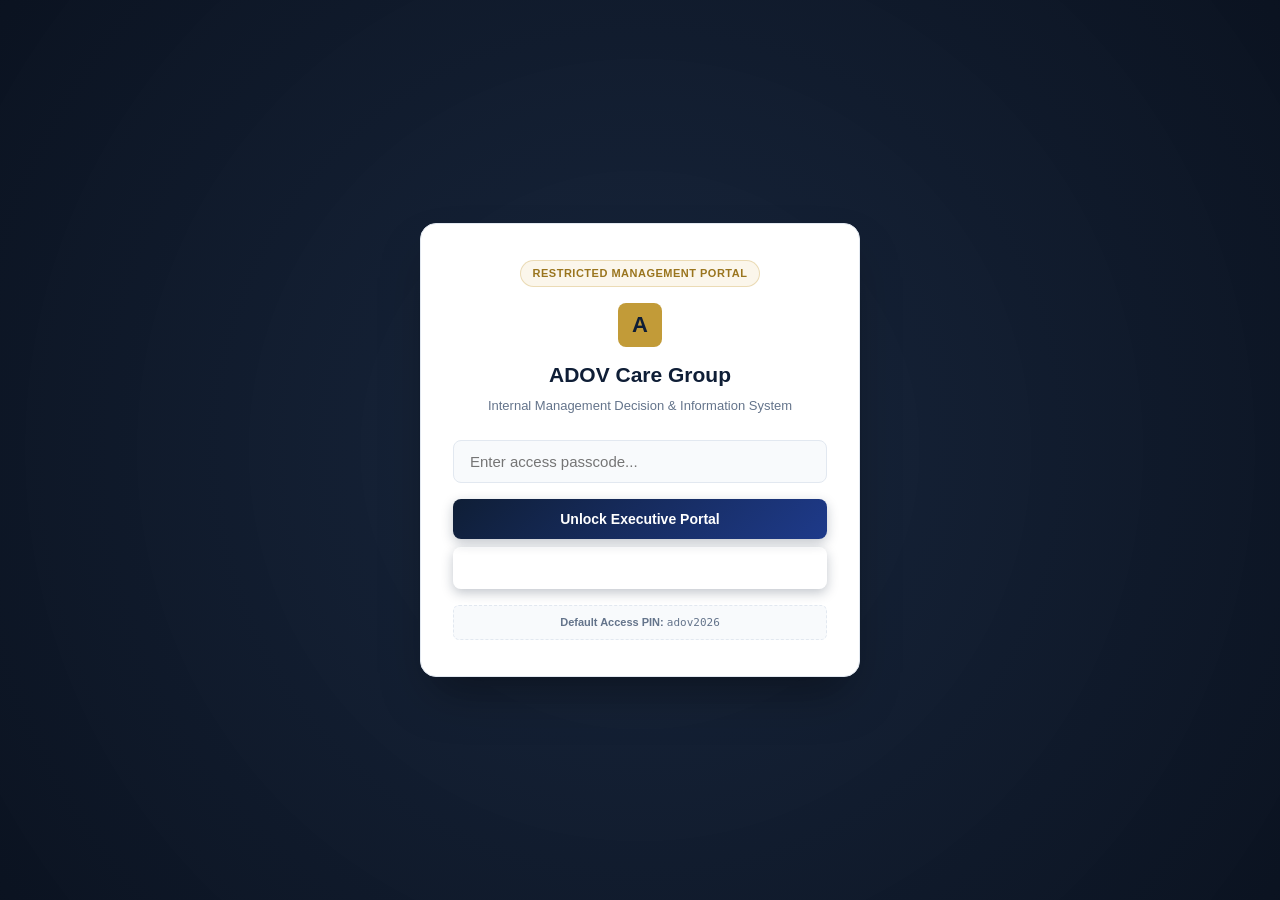
==== portal/index.html @ 9540e4fc "Initial commit: ADOV Care Group Executive MIS Portal, Boardroom Document Vault & Landscape Journal E" ====
<!DOCTYPE html>
<html lang="en">
<head>
  <meta charset="UTF-8">
  <meta name="viewport" content="width=device-width, initial-scale=1.0">
  <title>ADOV Care Group // Executive Management Information System</title>
  <style>
    :root {
      --navy: #0F1E36;
      --navy-light: #1A3158;
      --navy-deep: #08101E;
      --gold: #C29B38;
      --gold-light: #FBF6EB;
      --gold-dark: #9A751E;
      --slate-bg: #F8FAFC;
      --card-bg: #FFFFFF;
      --border: #E2E8F0;
      --border-dark: #CBD5E1;
      --text-main: #1E293B;
      --text-muted: #64748B;
      --green: #059669;
      --green-light: #ECFDF5;
      --red: #DC2626;
      --red-light: #FEF2F2;
      --radius: 10px;
      --shadow-sm: 0 1px 3px rgba(0,0,0,0.06);
      --shadow: 0 4px 6px -1px rgba(0,0,0,0.07), 0 2px 4px -1px rgba(0,0,0,0.04);
      --shadow-lg: 0 10px 15px -3px rgba(0,0,0,0.08), 0 4px 6px -2px rgba(0,0,0,0.04);
    }

    [data-theme="dark"] {
      --navy: #1E293B;
      --navy-light: #334155;
      --navy-deep: #0F172A;
      --gold: #D4AF37;
      --gold-light: #2A2518;
      --gold-dark: #B59020;
      --slate-bg: #0B132B;
      --card-bg: #1C2541;
      --border: #334155;
      --border-dark: #475569;
      --text-main: #F1F5F9;
      --text-muted: #94A3B8;
      --green-light: #064E3B;
      --red-light: #7F1D1D;
    }

    * { box-sizing: border-box; margin: 0; padding: 0; }
    body {
      font-family: -apple-system, BlinkMacSystemFont, "Segoe UI", Roboto, "Helvetica Neue", Arial, sans-serif;
      background-color: var(--slate-bg);
      color: var(--text-main);
      line-height: 1.5;
      font-size: 13.5px;
      transition: background-color 0.2s, color 0.2s;
    }

    /* AUTH OVERLAY */
    #auth-overlay {
      position: fixed;
      inset: 0;
      background: radial-gradient(circle at center, rgba(15, 30, 54, 0.96), rgba(8, 16, 30, 0.99));
      backdrop-filter: blur(8px);
      z-index: 99999;
      display: flex;
      align-items: center;
      justify-content: center;
      padding: 20px;
    }

    .auth-card {
      background: var(--card-bg);
      width: 100%;
      max-width: 440px;
      padding: 36px 32px;
      border-radius: 16px;
      box-shadow: 0 25px 50px -12px rgba(0, 0, 0, 0.4);
      border: 1px solid var(--border);
      text-align: center;
    }

    .auth-badge {
      display: inline-flex;
      align-items: center;
      gap: 6px;
      background: var(--gold-light);
      color: var(--gold-dark);
      padding: 4px 12px;
      border-radius: 20px;
      font-size: 11px;
      font-weight: 700;
      text-transform: uppercase;
      letter-spacing: 0.5px;
      margin-bottom: 16px;
      border: 1px solid rgba(194, 155, 56, 0.3);
    }

    .auth-title {
      font-size: 21px;
      font-weight: 800;
      color: var(--navy);
      margin-bottom: 6px;
    }
    [data-theme="dark"] .auth-title { color: #FFFFFF; }

    .auth-subtitle {
      font-size: 13px;
      color: var(--text-muted);
      margin-bottom: 24px;
    }

    .auth-input {
      width: 100%;
      padding: 12px 16px;
      border-radius: 8px;
      border: 1.5px solid var(--border);
      background: var(--slate-bg);
      color: var(--text-main);
      font-size: 15px;
      outline: none;
      margin-bottom: 16px;
      transition: border-color 0.2s;
    }
    .auth-input:focus { border-color: var(--gold); }

    .auth-btn {
      width: 100%;
      padding: 12px;
      background: linear-gradient(135deg, #0F1E36, #1E3A8A);
      color: #FFFFFF;
      border: none;
      border-radius: 8px;
      font-size: 14px;
      font-weight: 700;
      cursor: pointer;
      box-shadow: 0 4px 12px rgba(15, 30, 54, 0.25);
    }

    .auth-error {
      color: var(--red);
      font-size: 12px;
      font-weight: 600;
      margin-top: 10px;
      display: none;
    }

    .auth-hint {
      margin-top: 16px;
      font-size: 11px;
      color: var(--text-muted);
      background: var(--slate-bg);
      padding: 8px 12px;
      border-radius: 6px;
      border: 1px dashed var(--border);
    }

    /* TOP BAR */
    .top-header {
      background: #0F1E36;
      color: #FFFFFF;
      padding: 8px 24px;
      display: flex;
      align-items: center;
      justify-content: space-between;
      border-bottom: 2px solid var(--gold);
      position: sticky;
      top: 0;
      z-index: 1000;
      gap: 16px;
    }
    [data-theme="dark"] .top-header {
      background: #091322;
      border-bottom-color: var(--gold);
    }

    .brand-wrap { display: flex; align-items: center; gap: 12px; }
    .brand-logo {
      width: 36px;
      height: 36px;
      background: var(--gold);
      color: #0F1E36;
      border-radius: 8px;
      display: flex;
      align-items: center;
      justify-content: center;
      font-weight: 900;
      font-size: 18px;
    }
    .brand-title { font-size: 15px; font-weight: 800; letter-spacing: 0.5px; }
    .brand-sub { font-size: 11px; color: #94A3B8; font-weight: 500; }

    .header-actions { display: flex; align-items: center; gap: 12px; }
    .search-box { position: relative; }
    .search-box input {
      background: rgba(255, 255, 255, 0.1);
      border: 1px solid rgba(255, 255, 255, 0.2);
      padding: 6px 12px 6px 30px;
      border-radius: 6px;
      color: #FFFFFF;
      font-size: 12px;
      width: 200px;
      outline: none;
      transition: width 0.2s;
    }
    .search-box input:focus { width: 260px; border-color: var(--gold); }
    .search-box input::placeholder { color: #94A3B8; }
    .search-icon {
      position: absolute; left: 10px; top: 50%; transform: translateY(-50%);
      color: #94A3B8; font-size: 12px;
    }

    .header-pill {
      background: rgba(194, 155, 56, 0.2);
      border: 1px solid var(--gold);
      color: var(--gold);
      padding: 4px 10px;
      border-radius: 20px;
      font-size: 11px;
      font-weight: 700;
    }

    .btn-header {
      background: rgba(255, 255, 255, 0.1);
      border: 1px solid rgba(255, 255, 255, 0.2);
      color: #FFFFFF;
      padding: 6px 10px;
      border-radius: 6px;
      font-size: 12px;
      cursor: pointer;
    }

    /* KPI STATS RIBBON & HEADER CARDS (ELEVATED EXECUTIVE STYLING) */
    .kpi-ribbon {
      background: #F8FAFC;
      border-bottom: 1.5px solid var(--border);
      padding: 12px 28px;
      display: grid;
      grid-template-columns: repeat(auto-fit, minmax(200px, 1fr));
      gap: 14px;
      box-shadow: 0 2px 10px rgba(15, 30, 54, 0.04);
    }
    [data-theme="dark"] .kpi-ribbon { background: #0B132B; }

    .kpi-card {
      background: #FFFFFF;
      border: 1px solid var(--border);
      border-radius: 8px;
      padding: 10px 14px;
      box-shadow: 0 1px 4px rgba(15, 30, 54, 0.04);
      display: flex;
      flex-direction: column;
      justify-content: space-between;
      transition: all 0.2s ease;
      position: relative;
    }
    [data-theme="dark"] .kpi-card { background: #1C2541; border-color: rgba(255,255,255,0.1); }
    .kpi-card:hover {
      transform: translateY(-2px);
      box-shadow: 0 6px 16px rgba(15, 30, 54, 0.08);
      border-color: rgba(194, 155, 56, 0.4);
    }

    .kpi-header-row {
      display: flex;
      justify-content: space-between;
      align-items: center;
      margin-bottom: 3px;
    }
    .kpi-label {
      font-size: 10px;
      text-transform: uppercase;
      font-weight: 800;
      letter-spacing: 0.5px;
      color: var(--text-muted);
    }
    .kpi-micro-badge {
      font-size: 9px;
      font-weight: 800;
      padding: 2px 6px;
      border-radius: 3px;
      text-transform: uppercase;
      letter-spacing: 0.3px;
      line-height: 1;
    }
    .kpi-value {
      font-size: 19px;
      font-weight: 900;
      color: var(--navy);
      line-height: 1.15;
      margin: 2px 0;
      letter-spacing: -0.3px;
    }
    [data-theme="dark"] .kpi-value { color: #FFFFFF; }
    .kpi-note {
      font-size: 11px;
      font-weight: 600;
      color: var(--text-muted);
      line-height: 1.35;
      margin-top: 2px;
    }
    .kpi-sub-line {
      font-size: 10px;
      color: var(--text-muted);
      margin-top: 4px;
      border-top: 1px dashed var(--border);
      padding-top: 3px;
      line-height: 1.3;
    }

    /* ==========================================================================
       CLEVER EXECUTIVE HEADER NAVIGATION & FULL-WIDTH WORKSPACE (NO SIDE MENU)
       ========================================================================== */
    .portal-masthead {
      position: sticky;
      top: 0;
      z-index: 500;
      box-shadow: 0 4px 20px rgba(15, 30, 54, 0.12);
    }

    .portal-header-nav {
      background: #0B1728;
      border-bottom: 2px solid rgba(194, 155, 56, 0.35);
      width: 100%;
    }
    [data-theme="dark"] .portal-header-nav {
      background: #08101E;
      border-bottom-color: rgba(194, 155, 56, 0.25);
    }

    .header-nav-main {
      max-width: 1480px;
      margin: 0 auto;
      padding: 7px 28px;
      display: flex;
      align-items: center;
      justify-content: space-between;
      gap: 16px;
    }

    /* 1. Categorized Executive Dropdowns (Desktop) */
    .nav-categories {
      display: flex;
      align-items: center;
      gap: 6px;
      flex-wrap: wrap;
    }

    .nav-item-dropdown {
      position: relative;
    }

    .nav-drop-btn {
      background: transparent;
      border: 1px solid transparent;
      color: #E2E8F0;
      padding: 7px 13px;
      border-radius: 6px;
      font-size: 12.5px;
      font-weight: 600;
      cursor: pointer;
      display: flex;
      align-items: center;
      gap: 7px;
      transition: all 0.18s ease;
      white-space: nowrap;
    }
    .nav-drop-btn:hover,
    .nav-item-dropdown:hover .nav-drop-btn,
    .nav-item-dropdown:focus-within .nav-drop-btn {
      background: rgba(255, 255, 255, 0.1);
      color: #FFFFFF;
      border-color: rgba(255, 255, 255, 0.2);
    }
    .nav-item-dropdown.has-active .nav-drop-btn {
      background: rgba(194, 155, 56, 0.18);
      color: #FFFFFF;
      border-color: var(--gold);
      font-weight: 700;
      box-shadow: 0 0 10px rgba(194, 155, 56, 0.2);
    }
    .nav-item-dropdown.has-active .nav-drop-btn::after {
      content: "";
      width: 6px;
      height: 6px;
      background: var(--gold);
      border-radius: 50%;
      margin-left: 3px;
      display: inline-block;
    }

    .nav-drop-icon {
      font-size: 14px;
    }
    .nav-drop-arrow {
      font-size: 10px;
      color: #94A3B8;
      transition: transform 0.2s ease;
    }
    .nav-item-dropdown:hover .nav-drop-arrow,
    .nav-item-dropdown:focus-within .nav-drop-arrow {
      transform: rotate(180deg);
      color: var(--gold);
    }

    /* Floating Dropdown Menus */
    .nav-drop-menu {
      position: absolute;
      top: calc(100% + 4px);
      left: 0;
      min-width: 320px;
      background: #FFFFFF;
      border: 1px solid var(--border);
      border-radius: 10px;
      box-shadow: 0 14px 34px rgba(15, 30, 54, 0.2), 0 2px 6px rgba(15, 30, 54, 0.08);
      padding: 8px;
      display: none;
      flex-direction: column;
      gap: 4px;
      z-index: 1000;
      animation: navDropFadeIn 0.18s cubic-bezier(0.16, 1, 0.3, 1);
    }
    [data-theme="dark"] .nav-drop-menu {
      background: #132238;
      border-color: rgba(255, 255, 255, 0.14);
      box-shadow: 0 14px 34px rgba(0, 0, 0, 0.5);
    }
    @keyframes navDropFadeIn {
      from { opacity: 0; transform: translateY(-5px); }
      to { opacity: 1; transform: translateY(0); }
    }

    /* Invisible hover bridge */
    .nav-drop-menu::before {
      content: "";
      position: absolute;
      top: -10px;
      left: 0;
      right: 0;
      height: 10px;
      background: transparent;
    }

    .nav-item-dropdown:nth-last-child(-n+2) .nav-drop-menu {
      left: auto;
      right: 0;
    }

    .nav-item-dropdown:hover .nav-drop-menu,
    .nav-item-dropdown:focus-within .nav-drop-menu,
    .nav-item-dropdown.is-open .nav-drop-menu {
      display: flex !important;
      visibility: visible !important;
      opacity: 1 !important;
      pointer-events: auto !important;
    }

    .header-nav-btn {
      display: flex;
      align-items: flex-start;
      gap: 11px;
      padding: 9px 12px;
      border-radius: 7px;
      background: transparent;
      border: 1px solid transparent;
      text-align: left;
      cursor: pointer;
      transition: all 0.15s ease;
      width: 100%;
      text-decoration: none;
    }
    .header-nav-btn:hover {
      background: #F1F5F9;
      border-color: #E2E8F0;
    }
    [data-theme="dark"] .header-nav-btn:hover {
      background: rgba(255, 255, 255, 0.08);
      border-color: rgba(255, 255, 255, 0.1);
    }
    .header-nav-btn.active {
      background: #0F1E36;
      border-color: #0F1E36;
    }
    [data-theme="dark"] .header-nav-btn.active {
      background: #1E3A5F;
      border-color: var(--gold);
    }
    .header-nav-btn .btn-icon {
      font-size: 16px;
      line-height: 1.2;
      flex-shrink: 0;
      margin-top: 1px;
    }
    .header-nav-btn .btn-text-group {
      display: flex;
      flex-direction: column;
      gap: 2px;
    }
    .header-nav-btn .btn-title {
      font-size: 12.5px;
      font-weight: 700;
      color: var(--navy);
      line-height: 1.25;
    }
    [data-theme="dark"] .header-nav-btn .btn-title {
      color: #F8FAFC;
    }
    .header-nav-btn.active .btn-title {
      color: #FFFFFF;
    }
    .header-nav-btn .btn-desc {
      font-size: 10.5px;
      color: var(--text-muted);
      line-height: 1.3;
    }
    .header-nav-btn.active .btn-desc {
      color: #CBD5E1;
    }

    /* 2. Mobile Section Picker (<992px) */
    .mobile-section-picker {
      display: none;
      align-items: center;
      gap: 10px;
      width: 100%;
    }
    .mobile-picker-label {
      font-size: 12px;
      font-weight: 700;
      color: #E2E8F0;
      white-space: nowrap;
    }
    .mobile-select-wrap {
      position: relative;
      flex: 1;
    }
    .mobile-select-input {
      width: 100%;
      background: rgba(255, 255, 255, 0.1);
      border: 1px solid rgba(255, 255, 255, 0.25);
      border-radius: 7px;
      padding: 9px 32px 9px 12px;
      color: #FFFFFF;
      font-size: 13px;
      font-weight: 600;
      appearance: none;
      outline: none;
      cursor: pointer;
    }
    .mobile-select-input option,
    .mobile-select-input optgroup {
      background: #0F1E36;
      color: #FFFFFF;
    }
    .mobile-select-arrow {
      position: absolute;
      right: 12px;
      top: 50%;
      transform: translateY(-50%);
      color: var(--gold);
      pointer-events: none;
      font-size: 11px;
    }

    /* 3. Horizontal Quick-Pill Strip (All 15 Modules - Instant 1-Click Fast Switch) */
    .header-pill-strip-wrap {
      background: #F8FAFC;
      border-top: 1px solid var(--border);
      border-bottom: 1.5px solid var(--border);
      padding: 6px 24px;
    }
    [data-theme="dark"] .header-pill-strip-wrap {
      background: #0B132B;
      border-top-color: rgba(255, 255, 255, 0.08);
      border-bottom-color: rgba(255, 255, 255, 0.1);
    }
    .header-pill-strip {
      max-width: 1480px;
      margin: 0 auto;
      display: flex;
      align-items: center;
      gap: 6px;
      overflow-x: auto;
      white-space: nowrap;
      -webkit-overflow-scrolling: touch;
      scrollbar-width: thin;
      padding: 2px 2px;
    }
    .header-pill-strip::-webkit-scrollbar {
      height: 3px;
    }
    .header-pill-strip::-webkit-scrollbar-thumb {
      background: rgba(194, 155, 56, 0.4);
      border-radius: 4px;
    }

    .nav-pill-btn {
      display: inline-flex;
      align-items: center;
      gap: 6px;
      padding: 5px 12px;
      border-radius: 20px;
      font-size: 11.5px;
      font-weight: 600;
      color: var(--navy);
      background: #FFFFFF;
      border: 1px solid var(--border);
      cursor: pointer;
      transition: all 0.15s ease;
      white-space: nowrap;
      flex-shrink: 0;
    }
    [data-theme="dark"] .nav-pill-btn {
      background: #132238;
      color: #E2E8F0;
      border-color: rgba(255, 255, 255, 0.12);
    }
    .nav-pill-btn:hover {
      background: #EEF2F6;
      border-color: #94A3B8;
      transform: translateY(-1px);
    }
    [data-theme="dark"] .nav-pill-btn:hover {
      background: #1E3A5F;
      border-color: var(--gold);
    }
    .nav-pill-btn.active {
      background: #0F1E36;
      color: #FFFFFF;
      border-color: var(--gold);
      box-shadow: 0 2px 8px rgba(15, 30, 54, 0.22);
      font-weight: 700;
    }
    [data-theme="dark"] .nav-pill-btn.active {
      background: var(--gold);
      color: #0F1E36;
      border-color: #FFFFFF;
    }
    .nav-pill-btn .pill-icon {
      font-size: 13px;
    }
    .nav-pill-btn .pill-text {
      line-height: 1;
    }

    /* Full Width Portal Container & Workspace (Zero Sidebar) */
    .portal-container {
      display: block;
      width: 100%;
      min-height: calc(100vh - 160px);
    }
    .portal-content {
      width: 100%;
      max-width: 1480px;
      margin: 0 auto;
      padding: 24px 32px 80px 32px;
      overflow-y: visible;
    }
    .tab-pane { display: none; animation: fadeIn 0.2s ease-out; }
    .tab-pane.active { display: block; }
    @keyframes fadeIn { from { opacity: 0; transform: translateY(3px); } to { opacity: 1; transform: translateY(0); } }

    .page-title-wrap {
      margin-bottom: 22px; border-bottom: 1.5px solid var(--border);
      padding-bottom: 14px; display: flex; align-items: flex-start;
      justify-content: space-between; gap: 16px;
    }
    .page-title { font-size: 20px; font-weight: 800; color: var(--navy); margin-bottom: 3px; }
    [data-theme="dark"] .page-title { color: #FFFFFF; }
    .page-desc { font-size: 12.5px; color: var(--text-muted); }

    .card {
      background: var(--card-bg); border: 1px solid var(--border);
      border-radius: var(--radius); padding: 20px 22px; margin-bottom: 20px;
      box-shadow: var(--shadow-sm);
    }
    .card-title {
      font-size: 14px; font-weight: 700; color: var(--navy); margin-bottom: 12px;
      display: flex; align-items: center; gap: 8px;
    }
    [data-theme="dark"] .card-title { color: #FFFFFF; }
    .card-title::before {
      content: ""; width: 3.5px; height: 15px; background: var(--gold);
      border-radius: 2px; display: inline-block;
    }

    .grid-2 { display: grid; grid-template-columns: repeat(auto-fit, minmax(360px, 1fr)); gap: 18px; }
    .grid-3 { display: grid; grid-template-columns: repeat(auto-fit, minmax(280px, 1fr)); gap: 16px; }
    .grid-4 { display: grid; grid-template-columns: repeat(auto-fit, minmax(220px, 1fr)); gap: 14px; }

    /* SOPHISTICATED FLOWCHARTS & PROCESS MAPS */
    .flowchart-wrap {
      background: var(--slate-bg);
      border: 1px solid var(--border);
      border-radius: var(--radius);
      padding: 20px;
      margin: 14px 0 20px 0;
    }

    .flow-steps {
      display: flex;
      align-items: stretch;
      gap: 12px;
      overflow-x: auto;
      padding-bottom: 8px;
    }

    .flow-step {
      flex: 1;
      min-width: 170px;
      background: var(--card-bg);
      border: 1.5px solid var(--border);
      border-radius: 8px;
      padding: 14px;
      position: relative;
      display: flex;
      flex-direction: column;
      justify-content: space-between;
      box-shadow: var(--shadow-sm);
    }

    .flow-step.active-step {
      border-color: var(--gold);
      box-shadow: 0 0 0 1px var(--gold);
    }

    .flow-num {
      width: 22px;
      height: 22px;
      border-radius: 50%;
      background: var(--navy);
      color: #FFFFFF;
      font-size: 11px;
      font-weight: 800;
      display: flex;
      align-items: center;
      justify-content: center;
      margin-bottom: 8px;
    }
    .flow-step.active-step .flow-num { background: var(--gold); color: #0F1E36; }

    .flow-title { font-size: 12.5px; font-weight: 700; color: var(--navy); margin-bottom: 4px; }
    [data-theme="dark"] .flow-title { color: #FFFFFF; }
    .flow-desc { font-size: 11px; color: var(--text-muted); line-height: 1.35; }
    .flow-badge {
      display: inline-block; font-size: 10px; font-weight: 700;
      padding: 2px 6px; border-radius: 4px; margin-top: 10px; align-self: flex-start;
    }

    /* THREE-HOUSE ARCHITECTURAL COMPARISON */
    .house-card {
      background: var(--card-bg);
      border: 1px solid var(--border);
      border-radius: 8px;
      padding: 16px;
      position: relative;
    }
    .house-tag {
      font-size: 10px; font-weight: 800; text-transform: uppercase;
      padding: 2px 8px; border-radius: 4px; display: inline-block; margin-bottom: 8px;
    }
    .house-tag-78 { background: var(--gold-light); color: var(--gold-dark); border: 1px solid var(--gold); }
    .house-tag-80 { background: rgba(30, 58, 138, 0.1); color: #1E3A8A; border: 1px solid #1E3A8A; }
    .house-tag-82 { background: var(--green-light); color: var(--green); border: 1px solid var(--green); }

    .feature-item {
      display: flex; align-items: flex-start; gap: 8px;
      margin-bottom: 6px; font-size: 12px;
    }
    .feature-bullet { color: var(--gold); font-size: 14px; line-height: 1; }

    /* TABLES */
    .table-wrap {
      overflow-x: auto; margin-top: 10px;
      border-radius: 8px; border: 1px solid var(--border);
    }
    table { width: 100%; border-collapse: collapse; text-align: left; font-size: 12.5px; }
    th {
      background: #0F1E36; color: #FFFFFF; font-weight: 700;
      padding: 9px 12px; font-size: 11.5px; letter-spacing: 0.3px;
      border-bottom: 2px solid var(--gold);
    }
    td { padding: 9px 12px; border-bottom: 1px solid var(--border); color: var(--text-main); }
    tr:nth-child(even) td { background-color: rgba(248, 250, 252, 0.6); }
    [data-theme="dark"] tr:nth-child(even) td { background-color: rgba(255, 255, 255, 0.02); }
    tr:hover td { background-color: rgba(194, 155, 56, 0.05); }

    .badge {
      display: inline-block; padding: 2px 7px; border-radius: 10px;
      font-size: 10.5px; font-weight: 700; text-transform: uppercase;
    }
    .badge-success { background: var(--green-light); color: var(--green); }
    .badge-gold { background: var(--gold-light); color: var(--gold-dark); }
    .badge-danger { background: var(--red-light); color: var(--red); }
    .badge-neutral { background: var(--slate-bg); color: var(--text-muted); border: 1px solid var(--border); }

    /* CALCULATOR */
    .calc-card {
      background: linear-gradient(135deg, rgba(15, 30, 54, 0.02), rgba(30, 58, 138, 0.02));
      border: 1.5px solid var(--border); border-radius: var(--radius); padding: 22px;
    }
    .calc-row { display: flex; align-items: center; justify-content: space-between; gap: 20px; margin-bottom: 14px; }
    .calc-label { font-weight: 600; font-size: 12.5px; width: 200px; }
    .calc-slider { flex: 1; height: 6px; accent-color: var(--gold); cursor: pointer; }
    .calc-val-box { font-weight: 800; font-size: 14px; color: var(--navy); width: 100px; text-align: right; }
    [data-theme="dark"] .calc-val-box { color: #FFFFFF; }
    .calc-results-grid {
      display: grid; grid-template-columns: repeat(4, 1fr); gap: 14px;
      margin-top: 20px; padding-top: 16px; border-top: 1px solid var(--border);
    }
    .calc-res-item { background: var(--card-bg); border: 1px solid var(--border); border-radius: 8px; padding: 12px; text-align: center; }
    .calc-res-label { font-size: 10.5px; color: var(--text-muted); text-transform: uppercase; font-weight: 700; margin-bottom: 4px; }
    .calc-res-val { font-size: 18px; font-weight: 900; color: var(--navy); }
    [data-theme="dark"] .calc-res-val { color: var(--gold); }

    /* CHECKLIST */
    .tracker-item {
      display: flex; align-items: center; justify-content: space-between;
      padding: 10px 14px; border: 1px solid var(--border); border-radius: 8px;
      margin-bottom: 8px; background: var(--card-bg);
    }
    .tracker-info { display: flex; align-items: center; gap: 10px; }
    .tracker-checkbox { width: 16px; height: 16px; accent-color: var(--green); cursor: pointer; }
    .tracker-text { font-size: 12.5px; font-weight: 600; }
    .tracker-sub { font-size: 11px; color: var(--text-muted); }

    /* DOCS */
    .doc-grid { display: grid; grid-template-columns: repeat(auto-fill, minmax(280px, 1fr)); gap: 16px; margin-top: 14px; }
    .doc-card {
      background: var(--card-bg); border: 1px solid var(--border); border-radius: var(--radius);
      padding: 16px; display: flex; flex-direction: column; justify-content: space-between;
      transition: transform 0.15s, border-color 0.15s;
    }
    .doc-card:hover { transform: translateY(-2px); border-color: var(--gold); }
    .doc-type-badge {
      font-size: 9.5px; font-weight: 800; color: #0F1E36; background: var(--gold);
      padding: 2px 7px; border-radius: 4px; margin-bottom: 8px; text-transform: uppercase; align-self: flex-start;
    }
    .doc-title { font-size: 13.5px; font-weight: 700; color: var(--navy); margin-bottom: 4px; line-height: 1.3; }
    [data-theme="dark"] .doc-title { color: #FFFFFF; }
    .doc-desc { font-size: 11.5px; color: var(--text-muted); margin-bottom: 14px; flex-grow: 1; }
    .doc-actions { display: flex; gap: 8px; padding-top: 10px; border-top: 1px solid var(--border); }
    .btn-download {
      flex: 1; padding: 6px 8px; font-size: 11px; font-weight: 700; border-radius: 5px;
      text-align: center; text-decoration: none; display: flex; align-items: center; justify-content: center; gap: 4px;
    }
    .btn-pdf { background: #DC2626; color: #FFFFFF; }
    .btn-docx { background: #2563EB; color: #FFFFFF; }

    /* GLOSSARY */
    .glossary-search {
      width: 100%; max-width: 380px; padding: 8px 12px; border-radius: 6px;
      border: 1px solid var(--border); font-size: 12px; margin-bottom: 14px;
      background: var(--card-bg); color: var(--text-main);
    }

    .portal-footer {
      background: var(--card-bg); border-top: 1px solid var(--border);
      padding: 18px 28px; text-align: center; font-size: 11.5px; color: var(--text-muted);
    }

    /* Navigation legacy helper */
    .nav-btn {
      display: inline-flex;
      align-items: center;
      gap: 6px;
    }

    /* Tab Page Actions & Print Button */
    .page-title-actions {
      display: flex;
      align-items: center;
      gap: 10px;
      flex-wrap: wrap;
      flex-shrink: 0;
    }
    .btn-print-section {
      display: inline-flex;
      align-items: center;
      gap: 7px;
      background: #FFFFFF;
      color: var(--navy);
      border: 1.5px solid var(--border);
      border-radius: 6px;
      padding: 6px 14px;
      font-size: 11.5px;
      font-weight: 700;
      cursor: pointer;
      transition: all 0.2s cubic-bezier(0.4, 0, 0.2, 1);
      box-shadow: 0 1px 3px rgba(0, 0, 0, 0.05);
      user-select: none;
      white-space: nowrap;
    }
    .btn-print-section:hover {
      background: #F8FAFC;
      border-color: var(--gold);
      color: var(--gold-dark);
      transform: translateY(-1px);
      box-shadow: 0 4px 10px rgba(15, 30, 54, 0.08);
    }
    .btn-print-section:active {
      transform: translateY(0);
    }
    [data-theme="dark"] .btn-print-section {
      background: #1C2541;
      color: #F1F5F9;
      border-color: #334155;
    }
    [data-theme="dark"] .btn-print-section:hover {
      background: #253256;
      border-color: var(--gold);
      color: var(--gold);
    }
    .btn-print-icon {
      flex-shrink: 0;
    }

    /* Print Running Header & Footer (Hidden on screen) */
    .print-running-header,
    .print-running-footer {
      display: none;
    }

    /* Header Nav & Full Width Transitions */
    .portal-content {
      transition: padding 0.2s ease;
    }

    /* ==========================================================================
       TABLET RESPONSIVENESS (768px - 1023px)
       ========================================================================== */
    @media (min-width: 768px) and (max-width: 1023px) {
      .top-header {
        padding: 12px 20px;
      }
      .brand-sub {
        font-size: 10px;
      }
      .search-box input {
        width: 150px;
      }
      .search-box input:focus {
        width: 190px;
      }

      /* KPI ribbon collapses to 3 columns */
      .kpi-ribbon {
        grid-template-columns: repeat(3, 1fr) !important;
        gap: 12px !important;
        padding: 12px 20px !important;
      }

      /* Content padding */
      .portal-content {
        padding: 22px 24px 60px 24px !important;
        max-width: 100% !important;
      }

      /* Multi-column grids collapse to 2 columns */
      .grid-2,
      .grid-3,
      .grid-4,
      .calc-results-grid,
      .doc-grid {
        grid-template-columns: repeat(2, 1fr) !important;
        gap: 14px !important;
      }

      /* Tablet Header Nav adjustments */
      .top-header {
        padding: 8px 14px !important;
        flex-wrap: wrap !important;
        gap: 8px !important;
      }
      .brand-wrap {
        order: 1;
      }
      .header-actions {
        order: 2;
      }
      .portal-header-nav {
        order: 3;
        width: 100% !important;
        margin-top: 4px !important;
      }
      .nav-categories {
        display: none !important;
      }
      .mobile-section-picker {
        display: flex !important;
      }
      .header-nav-main {
        padding: 6px 16px !important;
      }
      .header-pill-strip-wrap {
        padding: 6px 14px !important;
      }

      /* Smoothly scrollable tables */
      .table-wrap {
        overflow-x: auto !important;
        -webkit-overflow-scrolling: touch !important;
        width: 100% !important;
      }
    }

    /* ==========================================================================
       SMARTPHONE RESPONSIVENESS (<768px)
       ========================================================================== */
    @media (max-width: 767px) {
      /* Header wraps gracefully */
      .top-header {
        padding: 10px 14px !important;
        flex-wrap: wrap !important;
        gap: 10px !important;
      }
      .brand-wrap {
        flex: 1 1 auto !important;
        min-width: 0 !important;
      }
      .brand-title {
        font-size: 13.5px !important;
        white-space: nowrap !important;
        overflow: hidden !important;
        text-overflow: ellipsis !important;
      }
      .brand-sub {
        display: none !important;
      }
      .header-actions {
        width: 100% !important;
        display: flex !important;
        justify-content: space-between !important;
        align-items: center !important;
        gap: 8px !important;
        order: 3 !important;
      }
      .search-box {
        flex: 1 !important;
      }
      .search-box input {
        width: 100% !important;
        min-height: 44px !important;
        font-size: 13px !important;
      }
      .search-box input:focus {
        width: 100% !important;
      }
      .header-pill {
        display: none !important;
      }
      .btn-header {
        min-height: 44px !important;
        padding: 6px 12px !important;
        font-size: 13px !important;
        display: inline-flex !important;
        align-items: center !important;
        justify-content: center !important;
      }


      /* KPI ribbon collapses to 2 columns */
      .kpi-ribbon {
        grid-template-columns: repeat(2, 1fr) !important;
        gap: 8px !important;
        padding: 10px 12px !important;
      }
      .kpi-card {
        padding: 8px 10px !important;
      }
      .kpi-value {
        font-size: 17px !important;
      }
      .kpi-note {
        font-size: 10.5px !important;
      }

      /* Content Area */
      .portal-content {
        padding: 14px 12px 60px 12px !important;
        max-width: 100% !important;
      }

      /* Page title wrapper wraps gracefully */
      .page-title-wrap {
        flex-direction: column !important;
        align-items: stretch !important;
        gap: 12px !important;
        margin-bottom: 16px !important;
        padding-bottom: 12px !important;
      }
      .page-title {
        font-size: 17px !important;
        line-height: 1.25 !important;
      }
      .page-desc {
        font-size: 12px !important;
      }
      .page-title-actions {
        width: 100% !important;
        justify-content: flex-start !important;
      }
      .btn-print-section {
        min-height: 44px !important;
        padding: 8px 14px !important;
        width: 100% !important;
        justify-content: center !important;
      }

      /* All multi-column grids collapse to 1 column */
      .grid-2,
      .grid-3,
      .grid-4,
      .calc-results-grid,
      .doc-grid {
        grid-template-columns: 1fr !important;
        gap: 12px !important;
      }

      /* Smartphone Header Nav adjustments */
      .nav-categories {
        display: none !important;
      }
      .mobile-section-picker {
        display: flex !important;
      }
      .header-nav-main {
        padding: 6px 12px !important;
      }
      .header-pill-strip-wrap {
        padding: 5px 8px !important;
      }

      /* Touch targets >= 44px */
      .nav-btn {
        min-height: 44px !important;
        padding: 10px 14px !important;
        font-size: 13px !important;
      }
      .btn-download,
      .btn-close-drawer {
        min-height: 44px !important;
        display: inline-flex !important;
        align-items: center !important;
        justify-content: center !important;
      }
      .tracker-item {
        min-height: 46px !important;
        padding: 10px 12px !important;
      }
      .tracker-checkbox,
      .cqc-req-checkbox {
        width: 22px !important;
        height: 22px !important;
        cursor: pointer;
      }

      /* Calculator touch friendly */
      .calc-row {
        flex-direction: column !important;
        align-items: flex-start !important;
        gap: 6px !important;
        margin-bottom: 16px !important;
      }
      .calc-label {
        width: 100% !important;
        font-size: 13px !important;
      }
      .calc-slider {
        width: 100% !important;
        height: 10px !important;
        margin: 6px 0 !important;
      }
      .calc-val-box {
        width: 100% !important;
        text-align: left !important;
        font-size: 15px !important;
      }

      /* Tables smoothly scrollable */
      .table-wrap {
        overflow-x: auto !important;
        -webkit-overflow-scrolling: touch !important;
        width: 100% !important;
        display: block !important;
        margin-top: 10px !important;
        border-radius: 6px !important;
        border: 1px solid var(--border) !important;
      }
      table {
        min-width: 580px !important;
      }
      th, td {
        padding: 8px 10px !important;
        font-size: 12px !important;
      }
    }

    /* ==========================================================================
       ULTRA-COMPACT SMARTPHONE RESPONSIVENESS (<480px)
       ========================================================================== */
    @media (max-width: 480px) {
      /* KPI ribbon collapses to 1 column */
      .kpi-ribbon {
        grid-template-columns: 1fr !important;
        gap: 8px !important;
        padding: 8px 10px !important;
      }
      .kpi-value {
        font-size: 16px !important;
      }
      .doc-actions {
        flex-direction: column !important;
        gap: 6px !important;
      }
      .doc-actions .btn-download {
        width: 100% !important;
      }
      .auth-card {
        padding: 24px 18px !important;
      }
    }

    /* ==========================================================================
       PERFECT PRINTER-FRIENDLY & PDF EXPORT STYLING (@media print)
       A4 Portrait, 0% Overflow Clipping, Page-Break Avoid, 100% White Paper
       ========================================================================== */
    @page {
      size: A4 portrait;
      margin: 14mm 12mm 14mm 12mm;
      @top-left {
        content: "ADOV CARE GROUP // EXECUTIVE MANAGEMENT REPORT";
        font-family: -apple-system, BlinkMacSystemFont, "Segoe UI", Roboto, sans-serif;
        font-size: 8pt;
        font-weight: 800;
        color: #0F1E36;
        border-bottom: 0.5pt solid #0F1E36;
        padding-bottom: 3px;
      }
      @bottom-center {
        content: "CONFIDENTIAL // FOR INTERNAL MANAGEMENT DECISION USE ONLY";
        font-family: -apple-system, BlinkMacSystemFont, "Segoe UI", Roboto, sans-serif;
        font-size: 7.5pt;
        font-weight: 700;
        letter-spacing: 0.5px;
        color: #64748B;
      }
    }

    @media print {
      /* Global Reset for Pure White Paper & High-Contrast Typography */
      *,
      *::before,
      *::after {
        box-shadow: none !important;
        text-shadow: none !important;
        filter: none !important;
        -webkit-print-color-adjust: exact !important;
        print-color-adjust: exact !important;
      }

      :root,
      [data-theme="dark"],
      body {
        --slate-bg: #FFFFFF !important;
        --card-bg: #FFFFFF !important;
        --navy: #0F1E36 !important;
        --navy-light: #0F1E36 !important;
        --navy-deep: #0F1E36 !important;
        --text-main: #1E293B !important;
        --text-muted: #475569 !important;
        --border: #CBD5E1 !important;
        --border-dark: #94A3B8 !important;
        background-color: #FFFFFF !important;
        background: #FFFFFF !important;
        color: #1E293B !important;
      }

      html,
      body {
        width: 100% !important;
        height: auto !important;
        min-height: 0 !important;
        overflow: visible !important;
        background: #FFFFFF !important;
        color: #1E293B !important;
        font-size: 10.5pt !important;
        line-height: 1.45 !important;
      }

      /* Completely Hide Non-Printable UI Elements */
      #auth-overlay,
      .portal-masthead,
      .top-header,
      .portal-header-nav,
      .header-pill-strip-wrap,
      .mobile-section-picker,
      .kpi-ribbon,
      .portal-nav,
      .portal-nav-mobile-head,
      .sidebar-backdrop,
      .btn-sidebar-toggle,
      .search-box,
      .header-actions,
      .btn-header,
      .btn-download,
      .btn-print,
      .btn-print-section,
      .btn-pdf,
      .btn-docx,
      .btn-audio-listen,
      #executive-audio-player,
      .audio-wave-bars,
      .audio-player-dock,
      .audio-reading-active,
      .doc-actions,
      .calc-slider,
      input[type="range"],
      .tracker-checkbox,
      .cqc-req-checkbox,
      input[type="checkbox"],
      .portal-footer,
      button[onclick*="switchTab"],
      .auth-hint,
      .glossary-search,
      #glossary-filter {
        display: none !important;
        visibility: hidden !important;
        height: 0 !important;
        width: 0 !important;
        overflow: hidden !important;
        opacity: 0 !important;
        pointer-events: none !important;
      }

      /* Expand Layout to 100% Full Width of A4 Paper */
      #portal-app {
        display: block !important;
        width: 100% !important;
        margin: 0 !important;
        padding: 0 !important;
      }
      .portal-container {
        display: block !important;
        width: 100% !important;
        min-height: 0 !important;
        margin: 0 !important;
        padding: 0 !important;
      }
      .portal-content {
        width: 100% !important;
        max-width: 100% !important;
        padding: 0 !important;
        margin: 0 !important;
        overflow: visible !important;
      }

      /* Print ONLY the Active Tab, Hide All Others */
      .tab-pane {
        display: none !important;
      }
      .tab-pane.active {
        display: block !important;
        width: 100% !important;
        max-width: 100% !important;
        margin: 0 !important;
        padding: 0 !important;
        overflow: visible !important;
      }

      /* Clean Running Print Header & Footer */
      .print-running-header {
        display: flex !important;
        justify-content: space-between !important;
        align-items: center !important;
        border-bottom: 2pt solid #0F1E36 !important;
        padding-bottom: 6px !important;
        margin-bottom: 16px !important;
        font-size: 8.5pt !important;
        font-weight: 800 !important;
        letter-spacing: 0.8px !important;
        color: #0F1E36 !important;
        text-transform: uppercase !important;
      }
      .print-running-footer {
        display: flex !important;
        justify-content: space-between !important;
        align-items: center !important;
        border-top: 1pt solid #CBD5E1 !important;
        padding-top: 6px !important;
        margin-top: 22px !important;
        font-size: 7.5pt !important;
        font-weight: 700 !important;
        letter-spacing: 0.5px !important;
        color: #64748B !important;
        text-transform: uppercase !important;
      }

      /* Headings & Title Wrappers */
      .page-title-wrap {
        display: block !important;
        border-bottom: 1.5pt solid #0F1E36 !important;
        padding-bottom: 10px !important;
        margin-bottom: 16px !important;
        page-break-after: avoid !important;
        break-after: avoid !important;
      }
      .page-title {
        font-size: 16pt !important;
        font-weight: 800 !important;
        color: #0F1E36 !important;
        margin-bottom: 4px !important;
        page-break-after: avoid !important;
        break-after: avoid !important;
      }
      .page-desc {
        font-size: 9.5pt !important;
        color: #475569 !important;
        line-height: 1.4 !important;
      }
      h1, h2, h3, h4, h5, h6 {
        color: #0F1E36 !important;
        page-break-after: avoid !important;
        break-after: avoid !important;
      }

      /* Badges in Print */
      .badge,
      .kpi-micro-badge,
      .house-tag,
      .doc-type-badge {
        border: 0.8pt solid #94A3B8 !important;
        background: #F1F5F9 !important;
        color: #0F1E36 !important;
        padding: 2px 6px !important;
        font-size: 8.5pt !important;
        border-radius: 3px !important;
      }
      .badge-success {
        border-color: #059669 !important;
        color: #065F46 !important;
        background: #ECFDF5 !important;
      }
      .badge-gold {
        border-color: #C29B38 !important;
        color: #854D0E !important;
        background: #FEFCE8 !important;
      }
      .badge-danger {
        border-color: #DC2626 !important;
        color: #991B1B !important;
        background: #FEF2F2 !important;
      }

      /* Prevent Unwanted Page Breaks Across Cards, Tables & SVGs */
      .card,
      .calc-card,
      .house-card,
      .doc-card,
      .tracker-item,
      .flow-step,
      .table-wrap,
      table,
      thead,
      tr,
      svg,
      img,
      canvas {
        page-break-inside: avoid !important;
        break-inside: avoid !important;
      }

      /* Card Styling in Print */
      .card,
      .calc-card,
      .house-card {
        border: 1pt solid #CBD5E1 !important;
        background: #FFFFFF !important;
        box-shadow: none !important;
        padding: 12px 14px !important;
        margin-bottom: 14px !important;
      }
      .card-title {
        color: #0F1E36 !important;
        font-size: 11pt !important;
        border-bottom: 0.5pt solid #E2E8F0 !important;
        padding-bottom: 5px !important;
        margin-bottom: 8px !important;
        page-break-after: avoid !important;
        break-after: avoid !important;
      }

      /* Table Print Formatting */
      .table-wrap {
        overflow: visible !important;
        border: 1pt solid #CBD5E1 !important;
        margin-top: 8px !important;
        margin-bottom: 12px !important;
      }
      table {
        width: 100% !important;
        border-collapse: collapse !important;
        font-size: 8.5pt !important;
        table-layout: auto !important;
      }
      thead {
        display: table-header-group !important;
      }
      tr {
        page-break-inside: avoid !important;
        break-inside: avoid !important;
      }
      th {
        background-color: #0F1E36 !important;
        color: #FFFFFF !important;
        font-weight: 700 !important;
        padding: 5px 8px !important;
        border: 0.8pt solid #0F1E36 !important;
        font-size: 8.5pt !important;
      }
      td {
        padding: 4.5px 8px !important;
        border: 0.5pt solid #E2E8F0 !important;
        color: #1E293B !important;
        background: #FFFFFF !important;
        line-height: 1.35 !important;
      }
      tr:nth-child(even) td {
        background-color: #F8FAFC !important;
      }

      /* SVGs and Diagrams: Full Printable Width, 0% Clipping */
      svg {
        max-width: 100% !important;
        height: auto !important;
        display: block !important;
        background: #FFFFFF !important;
        margin: 6px auto !important;
      }

      /* Multi-Column Layouts in Print: Fit Standard A4 Cleanly */
      .grid-2 {
        display: grid !important;
        grid-template-columns: repeat(2, 1fr) !important;
        gap: 12px !important;
      }
      .grid-3 {
        display: grid !important;
        grid-template-columns: repeat(3, 1fr) !important;
        gap: 10px !important;
      }
      .grid-4,
      .calc-results-grid {
        display: grid !important;
        grid-template-columns: repeat(4, 1fr) !important;
        gap: 8px !important;
      }
      .calc-res-item {
        border: 1pt solid #CBD5E1 !important;
        background: #FFFFFF !important;
        padding: 8px !important;
      }
      .calc-res-val {
        color: #0F1E36 !important;
        font-size: 13pt !important;
      }

      /* Links */
      a {
        color: #0F1E36 !important;
        text-decoration: underline !important;
      }
    }
  
    /* ==========================================================================
       ESTIMATED READING TIME BADGES & EXECUTIVE MALE AUDIO BRIEFING SYSTEM
       ========================================================================== */

    /* Reading Time Badge */
    .badge-read-time {
      display: inline-flex;
      align-items: center;
      gap: 5px;
      background: #F1F5F9;
      color: #334155;
      border: 1px solid #CBD5E1;
      font-size: 11px;
      font-weight: 700;
      padding: 5px 9px;
      border-radius: 6px;
      letter-spacing: 0.2px;
      white-space: nowrap;
      vertical-align: middle;
      transition: all 0.2s ease;
    }
    [data-theme="dark"] .badge-read-time {
      background: #1E293B;
      color: #E2E8F0;
      border-color: #334155;
    }
    .badge-read-time svg {
      color: var(--gold-dark);
      flex-shrink: 0;
    }

    /* Tab Header Listen Audio Button */
    .btn-audio-listen {
      display: inline-flex;
      align-items: center;
      gap: 6px;
      background: linear-gradient(135deg, #0F1E36 0%, #1A2E4C 100%);
      color: #FFFFFF !important;
      border: 1px solid #C29B38;
      padding: 6px 11px;
      border-radius: 6px;
      font-size: 11.5px;
      font-weight: 700;
      cursor: pointer;
      transition: all 0.2s ease;
      box-shadow: 0 1px 3px rgba(15, 30, 54, 0.15);
      white-space: nowrap;
      vertical-align: middle;
    }
    .btn-audio-listen:hover {
      background: linear-gradient(135deg, #C29B38 0%, #A37E26 100%);
      color: #0F1E36 !important;
      border-color: #7E601B;
      transform: translateY(-1px);
      box-shadow: 0 4px 8px rgba(194, 155, 56, 0.25);
    }
    .btn-audio-listen svg {
      flex-shrink: 0;
    }
    .btn-audio-listen.is-playing {
      background: linear-gradient(135deg, #059669 0%, #047857 100%) !important;
      border-color: #059669 !important;
      color: #FFFFFF !important;
      animation: pulse-border 2s infinite;
    }
    .btn-audio-listen.is-paused {
      background: linear-gradient(135deg, #D97706 0%, #B45309 100%) !important;
      border-color: #D97706 !important;
      color: #FFFFFF !important;
    }
    @keyframes pulse-border {
      0% { box-shadow: 0 0 0 0 rgba(5, 150, 105, 0.4); }
      70% { box-shadow: 0 0 0 6px rgba(5, 150, 105, 0); }
      100% { box-shadow: 0 0 0 0 rgba(5, 150, 105, 0); }
    }

    /* Floating Executive Audio Player Dock */
    .audio-player-dock {
      position: fixed;
      bottom: 0;
      left: 0;
      right: 0;
      z-index: 10000;
      background: #0F1E36;
      border-top: 2px solid #C29B38;
      color: #FFFFFF;
      box-shadow: 0 -8px 28px rgba(15, 30, 54, 0.35);
      transform: translateY(100%);
      transition: transform 0.35s cubic-bezier(0.16, 1, 0.3, 1);
      font-family: -apple-system, BlinkMacSystemFont, "Segoe UI", Roboto, sans-serif;
    }
    .audio-player-dock.is-visible {
      transform: translateY(0);
    }
    .audio-player-inner {
      max-width: 1320px;
      margin: 0 auto;
      padding: 10px 18px;
      display: flex;
      align-items: center;
      justify-content: space-between;
      gap: 16px;
    }

    /* Audio Player Meta */
    .audio-player-meta {
      display: flex;
      align-items: center;
      gap: 12px;
      min-width: 280px;
      flex: 1 1 auto;
      overflow: hidden;
    }
    .audio-player-badge {
      display: flex;
      align-items: center;
      gap: 8px;
      background: rgba(194, 155, 56, 0.15);
      border: 1px solid rgba(194, 155, 56, 0.4);
      padding: 4px 8px;
      border-radius: 5px;
      flex-shrink: 0;
    }
    .audio-wave-bars {
      display: inline-flex;
      align-items: flex-end;
      gap: 2.5px;
      height: 14px;
    }
    .audio-wave-bars span {
      display: block;
      width: 2.5px;
      height: 4px;
      background: #C29B38;
      border-radius: 1px;
      transition: height 0.2s ease;
    }
    .audio-wave-bars.is-active span {
      animation: audioWave 1.1s ease-in-out infinite;
    }
    .audio-wave-bars.is-active span:nth-child(1) { animation-delay: 0.1s; }
    .audio-wave-bars.is-active span:nth-child(2) { animation-delay: 0.35s; }
    .audio-wave-bars.is-active span:nth-child(3) { animation-delay: 0.2s; }
    .audio-wave-bars.is-active span:nth-child(4) { animation-delay: 0.45s; }
    @keyframes audioWave {
      0%, 100% { height: 4px; }
      50% { height: 14px; }
    }

    .audio-badge-text {
      font-size: 10.5px;
      font-weight: 800;
      color: #C29B38;
      letter-spacing: 0.5px;
      text-transform: uppercase;
    }
    .audio-now-playing {
      min-width: 0;
      overflow: hidden;
    }
    .audio-page-title {
      font-size: 12.5px;
      font-weight: 700;
      color: #FFFFFF;
      white-space: nowrap;
      overflow: hidden;
      text-overflow: ellipsis;
    }
    .audio-chunk-desc {
      font-size: 11px;
      color: #94A3B8;
      white-space: nowrap;
      overflow: hidden;
      text-overflow: ellipsis;
    }

    /* Audio Player Controls */
    .audio-player-controls {
      display: flex;
      align-items: center;
      gap: 10px;
      flex-shrink: 0;
    }
    .btn-audio-ctrl {
      background: #1A2E4C;
      color: #FFFFFF;
      border: 1px solid #334155;
      width: 34px;
      height: 34px;
      border-radius: 50%;
      display: inline-flex;
      align-items: center;
      justify-content: center;
      cursor: pointer;
      transition: all 0.2s ease;
    }
    .btn-audio-ctrl:hover {
      background: #C29B38;
      color: #0F1E36;
      border-color: #C29B38;
      transform: scale(1.06);
    }
    .btn-audio-ctrl.btn-audio-playpause {
      width: 40px;
      height: 40px;
      background: #C29B38;
      color: #0F1E36;
      border-color: #C29B38;
    }
    .btn-audio-ctrl.btn-audio-playpause:hover {
      background: #D9AE43;
      transform: scale(1.08);
    }
    .btn-audio-ctrl.btn-audio-stop:hover {
      background: #EF4444;
      color: #FFFFFF;
      border-color: #EF4444;
    }

    /* Audio Player Settings */
    .audio-player-settings {
      display: flex;
      align-items: center;
      gap: 10px;
      flex-shrink: 0;
    }
    .audio-voice-picker {
      display: flex;
      align-items: center;
      gap: 6px;
      background: #1A2E4C;
      border: 1px solid #334155;
      padding: 4px 8px;
      border-radius: 6px;
      font-size: 11px;
      color: #CBD5E1;
    }
    .audio-voice-picker select {
      background: transparent;
      color: #FFFFFF;
      border: none;
      font-size: 11px;
      font-weight: 600;
      outline: none;
      cursor: pointer;
      max-width: 175px;
    }
    .audio-voice-picker select option {
      background: #0F1E36;
      color: #FFFFFF;
    }
    .btn-audio-speed {
      background: #1A2E4C;
      color: #C29B38;
      border: 1px solid #334155;
      font-size: 11px;
      font-weight: 800;
      padding: 5px 9px;
      border-radius: 6px;
      cursor: pointer;
      transition: all 0.2s ease;
    }
    .btn-audio-speed:hover {
      background: #C29B38;
      color: #0F1E36;
    }
    .btn-audio-close {
      background: transparent;
      color: #94A3B8;
      border: none;
      font-size: 16px;
      width: 28px;
      height: 28px;
      display: flex;
      align-items: center;
      justify-content: center;
      cursor: pointer;
      border-radius: 4px;
      transition: all 0.2s ease;
    }
    .btn-audio-close:hover {
      color: #FFFFFF;
      background: rgba(255, 255, 255, 0.1);
    }

    /* Progress Track */
    .audio-progress-track {
      width: 100%;
      height: 3px;
      background: #1A2E4C;
      position: relative;
      overflow: hidden;
    }
    .audio-progress-fill {
      height: 100%;
      background: linear-gradient(90deg, #C29B38, #FCD34D);
      transition: width 0.3s ease;
    }

    /* Active Spoken Element Highlight */
    .audio-reading-active {
      background-color: rgba(194, 155, 56, 0.16) !important;
      outline: 2px solid #C29B38 !important;
      outline-offset: 3px;
      border-radius: 4px;
      transition: background-color 0.25s ease, outline 0.25s ease;
      scroll-margin-top: 150px;
    }

    /* Responsive adjustments for audio player dock */
    @media (max-width: 900px) {
      .audio-player-inner {
        flex-wrap: wrap;
        padding: 8px 12px;
        gap: 10px;
      }
      .audio-player-meta {
        min-width: 100%;
        order: 1;
      }
      .audio-player-controls {
        order: 2;
      }
      .audio-player-settings {
        order: 3;
        margin-left: auto;
      }
    }
    @media (max-width: 600px) {
      .audio-voice-picker select {
        max-width: 110px;
      }
      .audio-badge-text {
        display: none;
      }
    }

  
    /* ==========================================================================
       EXECUTIVE TWO-COLUMN READERS-FRIENDLY ARCHITECTURE & PLANNING LAYOUT
       ========================================================================== */

    .editorial-layout {
      display: grid;
      grid-template-columns: minmax(0, 1fr) 330px;
      gap: 36px;
      align-items: start;
      max-width: 1400px;
      margin: 0 auto;
      padding: 24px 32px 80px 32px;
    }

    .editorial-main {
      min-width: 0;
      max-width: 920px;
    }

    .editorial-rail {
      position: -webkit-sticky;
      position: sticky;
      top: 104px;
      display: flex;
      flex-direction: column;
      gap: 16px;
      max-height: calc(100vh - 120px);
      overflow-y: auto;
      padding-bottom: 20px;
      -webkit-overflow-scrolling: touch;
    }
    .editorial-rail::-webkit-scrollbar { width: 4px; }
    .editorial-rail::-webkit-scrollbar-thumb { background: rgba(0,0,0,0.15); border-radius: 4px; }

    /* Breadcrumbs */
    .editorial-breadcrumb {
      display: flex;
      align-items: center;
      gap: 8px;
      font-size: 11.5px;
      font-weight: 600;
      color: var(--apple-text-sec, #86868B);
      margin-bottom: 12px;
      text-transform: uppercase;
      letter-spacing: 0.05em;
    }
    .crumb-stage { color: var(--apple-blue, #0071E3); }
    .crumb-sep { color: var(--apple-border-strong, rgba(0,0,0,0.16)); }
    .crumb-current { color: var(--apple-text, #1D1D1F); }

    /* Header */
    .editorial-header {
      margin-bottom: 20px;
    }
    .editorial-header-eyebrow {
      display: flex;
      justify-content: space-between;
      align-items: center;
      font-size: 11px;
      font-weight: 700;
      color: var(--apple-gold-dark, #9A751E);
      text-transform: uppercase;
      letter-spacing: 0.06em;
      margin-bottom: 6px;
    }
    .page-title {
      font-size: 28px !important;
      font-weight: 800 !important;
      letter-spacing: -0.02em !important;
      color: var(--apple-text, #1D1D1F) !important;
      line-height: 1.25 !important;
      margin: 0 0 8px 0 !important;
    }
    .page-desc {
      font-size: 15px !important;
      line-height: 1.55 !important;
      color: var(--apple-text-sec, #86868B) !important;
      margin: 0 !important;
    }

    /* Executive Takeaway Card */
    .exec-takeaway-card {
      background: linear-gradient(135deg, rgba(0, 113, 227, 0.05) 0%, rgba(197, 160, 89, 0.08) 100%);
      border: 1px solid rgba(0, 113, 227, 0.2);
      border-left: 5px solid var(--apple-blue, #0071E3);
      border-radius: 12px;
      padding: 18px 22px;
      margin-bottom: 26px;
    }
    .takeaway-header {
      display: flex;
      justify-content: space-between;
      align-items: center;
      margin-bottom: 10px;
      flex-wrap: wrap;
      gap: 8px;
    }
    .takeaway-badge {
      font-size: 11px;
      font-weight: 800;
      letter-spacing: 0.06em;
      text-transform: uppercase;
      color: var(--apple-blue, #0071E3);
    }
    .takeaway-statute {
      font-size: 11.5px;
      font-weight: 600;
      color: var(--apple-text-sec, #86868B);
      font-family: ui-monospace, SFMono-Regular, monospace;
    }
    .takeaway-headline {
      font-size: 16px;
      font-weight: 600;
      line-height: 1.5;
      color: var(--apple-text, #1D1D1F);
      margin-bottom: 10px;
    }
    .takeaway-decision {
      font-size: 13.5px;
      line-height: 1.5;
      color: var(--apple-text-sec, #86868B);
      padding-top: 10px;
      border-top: 1px dashed rgba(0, 0, 0, 0.12);
    }
    .takeaway-decision strong {
      color: var(--apple-gold-dark, #9A751E);
    }

    /* Visual Diagrams & Photos */
    .visual-diagram-card {
      background: #FFFFFF;
      border: 1px solid var(--apple-border, rgba(0,0,0,0.08));
      border-radius: 14px;
      padding: 18px;
      margin-bottom: 26px;
      box-shadow: 0 4px 18px rgba(0, 0, 0, 0.03);
    }
    .visual-diagram-header {
      display: flex;
      align-items: center;
      gap: 12px;
      margin-bottom: 12px;
    }
    .visual-diagram-title {
      font-size: 13.5px;
      font-weight: 700;
      color: var(--apple-text, #1D1D1F);
    }
    .visual-diagram-body {
      border-radius: 10px;
      overflow: hidden;
      background: #FAFAFC;
      border: 1px solid rgba(0, 0, 0, 0.04);
      display: flex;
      justify-content: center;
      align-items: center;
    }
    .visual-diagram-img {
      width: 100%;
      height: auto;
      display: block;
      max-height: 480px;
      object-fit: contain;
    }
    .visual-diagram-caption {
      font-size: 12px;
      line-height: 1.5;
      color: var(--apple-text-sec, #86868B);
      margin-top: 12px;
      padding-top: 10px;
      border-top: 1px solid var(--apple-border-light, rgba(0,0,0,0.04));
    }

    /* Editorial Prose & Typography */
    .editorial-prose-wrap {
      font-size: 15.5px;
      line-height: 1.74;
      color: var(--apple-text, #1D1D1F);
    }
    .editorial-prose-wrap p {
      margin-bottom: 1.2em;
      line-height: 1.74;
    }
    .editorial-prose-wrap h2 {
      font-size: 21px;
      font-weight: 700;
      letter-spacing: -0.015em;
      margin-top: 32px;
      margin-bottom: 14px;
      color: var(--apple-text, #1D1D1F);
      border-bottom: 1px solid var(--apple-border-light, rgba(0,0,0,0.06));
      padding-bottom: 6px;
    }
    .editorial-prose-wrap h3 {
      font-size: 17px;
      font-weight: 600;
      margin-top: 24px;
      margin-bottom: 10px;
      color: var(--apple-text, #1D1D1F);
    }

    /* Sequential Navigator */
    .prev-next-nav {
      display: flex;
      justify-content: space-between;
      align-items: center;
      gap: 16px;
      margin-top: 48px;
      padding-top: 24px;
      border-top: 1px solid var(--apple-border, rgba(0,0,0,0.08));
    }
    .btn-seq-nav {
      display: inline-flex;
      align-items: center;
      gap: 12px;
      padding: 12px 18px;
      border-radius: 10px;
      border: 1px solid var(--apple-border, rgba(0,0,0,0.12));
      background: #FFFFFF;
      color: var(--apple-text, #1D1D1F);
      text-decoration: none;
      cursor: pointer;
      transition: all 0.2s cubic-bezier(0.16, 1, 0.3, 1);
      font-family: inherit;
    }
    .btn-seq-nav:hover {
      background: var(--apple-bg, #F5F5F7);
      border-color: var(--apple-blue, #0071E3);
      transform: translateY(-1px);
      box-shadow: 0 4px 12px rgba(0,0,0,0.05);
    }
    .seq-sub {
      font-size: 10px;
      font-weight: 600;
      text-transform: uppercase;
      letter-spacing: 0.05em;
      color: var(--apple-text-sec, #86868B);
    }
    .seq-title {
      font-size: 13.5px;
      font-weight: 700;
      color: var(--apple-text, #1D1D1F);
    }

    /* Sticky Rail Widgets */
    .rail-card {
      background: #FFFFFF;
      border: 1px solid var(--apple-border, rgba(0,0,0,0.08));
      border-radius: 12px;
      padding: 15px 16px;
      box-shadow: 0 2px 10px rgba(0, 0, 0, 0.02);
    }
    .rail-card-title {
      display: flex;
      justify-content: space-between;
      align-items: center;
      font-size: 12px;
      font-weight: 700;
      color: var(--apple-text, #1D1D1F);
      margin-bottom: 12px;
      padding-bottom: 8px;
      border-bottom: 1px solid var(--apple-border-light, rgba(0,0,0,0.04));
    }
    .rail-stat-grid {
      display: grid;
      grid-template-columns: 1fr 1fr;
      gap: 8px;
    }
    .rail-stat-item {
      background: var(--apple-bg, #F5F5F7);
      border-radius: 8px;
      padding: 9px;
    }
    .rail-stat-val {
      font-size: 14.5px;
      font-weight: 800;
      color: var(--apple-text, #1D1D1F);
      line-height: 1.2;
    }
    .rail-stat-lbl {
      font-size: 10px;
      color: var(--apple-text-sec, #86868B);
      margin-top: 2px;
    }
    .on-page-nav {
      display: flex;
      flex-direction: column;
      gap: 4px;
    }
    .on-page-link {
      display: flex;
      align-items: center;
      gap: 8px;
      font-size: 12px;
      color: var(--apple-text-sec, #86868B);
      text-decoration: none;
      padding: 6px 8px;
      border-radius: 6px;
      transition: all 0.15s ease;
      cursor: pointer;
    }
    .on-page-link:hover, .on-page-link.is-active {
      background: var(--apple-blue-light, rgba(0,113,227,0.08));
      color: var(--apple-blue, #0071E3);
      font-weight: 600;
    }
    .btn-rail-audio, .btn-rail-download, .btn-rail-print {
      display: flex;
      align-items: center;
      justify-content: space-between;
      width: 100%;
      padding: 9px 12px;
      border-radius: 8px;
      border: 1px solid var(--apple-border, rgba(0,0,0,0.1));
      background: #FFFFFF;
      color: var(--apple-text, #1D1D1F);
      font-size: 12px;
      font-weight: 600;
      text-decoration: none;
      cursor: pointer;
      transition: all 0.2s ease;
      font-family: inherit;
    }
    .btn-rail-audio:hover {
      background: var(--apple-gold-light, rgba(197, 160, 89, 0.12));
      border-color: var(--apple-gold, #C5A059);
      color: var(--apple-gold-dark, #9A751E);
    }
    .btn-rail-download:hover {
      background: var(--apple-blue-light, rgba(0, 113, 227, 0.08));
      border-color: var(--apple-blue, #0071E3);
      color: var(--apple-blue, #0071E3);
    }
    .btn-rail-print {
      background: var(--apple-text, #1D1D1F);
      color: #FFFFFF;
      border: none;
      justify-content: center;
      gap: 8px;
    }
    .btn-rail-print:hover {
      background: #000000;
      transform: translateY(-1px);
      box-shadow: 0 4px 12px rgba(0,0,0,0.15);
    }

    /* Masthead Navigation Bar */
    .apple-nav-masthead {
      position: -webkit-sticky;
      position: sticky;
      top: 0;
      z-index: 1000;
      background: rgba(255, 255, 255, 0.94);
      backdrop-filter: blur(20px);
      -webkit-backdrop-filter: blur(20px);
      border-bottom: 1px solid var(--apple-border, rgba(0,0,0,0.08));
      box-shadow: 0 2px 10px rgba(0,0,0,0.03);
    }
    .apple-nav-inner {
      display: flex;
      align-items: center;
      justify-content: space-between;
      padding: 10px 24px;
      border-bottom: 1px solid var(--apple-border-light, rgba(0,0,0,0.04));
    }
    .apple-brand-wrap {
      display: flex;
      align-items: center;
      gap: 12px;
      cursor: pointer;
    }
    .apple-brand-logo {
      width: 32px;
      height: 32px;
      border-radius: 8px;
      background: linear-gradient(135deg, #0F1E36 0%, #1D1D1F 100%);
      color: #FFFFFF;
      display: flex;
      align-items: center;
      justify-content: center;
      font-weight: 800;
      font-size: 16px;
      box-shadow: 0 2px 6px rgba(0,0,0,0.15);
    }
    .apple-brand-title {
      font-size: 14px;
      font-weight: 800;
      letter-spacing: 0.03em;
      color: var(--apple-text, #1D1D1F);
    }
    .apple-brand-badge {
      font-size: 10.5px;
      font-weight: 700;
      background: var(--apple-blue-light, rgba(0,113,227,0.1));
      color: var(--apple-blue, #0071E3);
      padding: 2px 8px;
      border-radius: 12px;
    }
    .apple-nav-right {
      display: flex;
      align-items: center;
      gap: 8px;
    }
    .apple-btn-pill {
      background: var(--apple-control-bg, rgba(0,0,0,0.05));
      border: 1px solid var(--apple-border, rgba(0,0,0,0.08));
      border-radius: 16px;
      padding: 6px 12px;
      font-size: 12px;
      font-weight: 600;
      color: var(--apple-text, #1D1D1F);
      cursor: pointer;
      transition: all 0.15s ease;
      font-family: inherit;
    }
    .apple-btn-pill:hover {
      background: rgba(0,0,0,0.09);
    }
    .apple-stages-strip {
      background: #FAFAFC;
      border-bottom: 1px solid var(--apple-border-light, rgba(0,0,0,0.04));
      padding: 6px 24px;
    }
    .apple-stages-inner {
      display: flex;
      gap: 12px;
      max-width: 1400px;
      margin: 0 auto;
      overflow-x: auto;
    }
    .apple-stage-btn {
      display: flex;
      align-items: center;
      gap: 10px;
      padding: 8px 14px;
      border-radius: 8px;
      border: 1px solid transparent;
      background: transparent;
      cursor: pointer;
      transition: all 0.2s ease;
      text-align: left;
      font-family: inherit;
      white-space: nowrap;
    }
    .apple-stage-btn:hover {
      background: rgba(0,0,0,0.04);
    }
    .apple-stage-btn.active {
      background: #FFFFFF;
      border-color: var(--apple-border, rgba(0,0,0,0.12));
      box-shadow: 0 2px 8px rgba(0,0,0,0.04);
    }
    .stage-num {
      font-size: 10px;
      font-weight: 800;
      padding: 3px 6px;
      border-radius: 4px;
      background: rgba(0,0,0,0.06);
      color: var(--apple-text-sec, #86868B);
      letter-spacing: 0.05em;
    }
    .apple-stage-btn.active .stage-num {
      background: var(--apple-blue, #0071E3);
      color: #FFFFFF;
    }
    .stage-text {
      display: flex;
      flex-direction: column;
    }
    .stage-name {
      font-size: 12px;
      font-weight: 700;
      color: var(--apple-text, #1D1D1F);
    }
    .stage-sub {
      font-size: 10px;
      color: var(--apple-text-sec, #86868B);
    }
    .apple-subnav-bar {
      padding: 8px 24px;
      background: rgba(255, 255, 255, 0.85);
    }
    .apple-subnav-inner {
      max-width: 1400px;
      margin: 0 auto;
      overflow-x: auto;
    }
    .apple-segmented-control {
      display: inline-flex;
      gap: 6px;
      align-items: center;
    }
    .apple-segment-btn {
      display: inline-flex;
      align-items: center;
      gap: 6px;
      padding: 6px 14px;
      border-radius: 20px;
      border: 1px solid transparent;
      background: var(--apple-control-bg, rgba(0,0,0,0.04));
      font-size: 12px;
      font-weight: 600;
      color: var(--apple-text, #1D1D1F);
      cursor: pointer;
      transition: all 0.15s ease;
      font-family: inherit;
      white-space: nowrap;
    }
    .apple-segment-btn:hover {
      background: rgba(0,0,0,0.08);
    }
    .apple-segment-btn.active {
      background: var(--apple-blue, #0071E3);
      color: #FFFFFF;
      box-shadow: 0 2px 8px rgba(0, 113, 227, 0.25);
    }

    /* Print Overrides */
    @media print {
      .apple-nav-masthead, .editorial-rail, .prev-next-nav, #auth-overlay {
        display: none !important;
      }
      .editorial-layout {
        display: block !important;
        padding: 0 !important;
        max-width: 100% !important;
      }
      .editorial-main {
        max-width: 100% !important;
      }
      .tab-pane {
        display: none !important;
      }
      .tab-pane.active {
        display: block !important;
      }
    }

    /* Responsiveness */
    @media (max-width: 1080px) {
      .editorial-layout {
        grid-template-columns: 1fr;
        padding: 16px 20px 60px 20px;
      }
      .editorial-rail {
        position: static;
        max-height: none;
        overflow-y: visible;
      }
    }

  </style>
</head>
<body>

  <!-- AUTHENTICATION OVERLAY -->
  <div id="auth-overlay" style="display: none;">
    <div class="auth-card">
      <div class="auth-badge">Restricted Management Portal</div>
      <div class="brand-logo" style="margin: 0 auto 12px auto; width: 44px; height: 44px; font-size: 22px;">A</div>
      <h2 class="auth-title">ADOV Care Group</h2>
      <p class="auth-subtitle">Internal Management Decision & Information System</p>
      
      <form id="auth-form" onsubmit="handleLogin(event)">
        <input type="password" id="passcode-input" class="auth-input" placeholder="Enter access passcode..." autocomplete="current-password" autofocus>
        <button type="submit" class="auth-btn">Unlock Executive Portal</button>
        <button type="button" class="auth-btn" style="margin-top: 8px; background: rgba(255, 255, 255, 0.12); border: 1px solid rgba(255, 255, 255, 0.25);" onclick="bypassLogin()">Director / Manager Instant Access</button>
        <div id="auth-error-msg" class="auth-error">Invalid Passcode. Please verify and retry.</div>
      </form>
      
      <div class="auth-hint">
        <strong>Default Access PIN:</strong> <code>adov2026</code>
      </div>
    </div>
  </div>

  <!-- MAIN PORTAL APP -->
  <div id="portal-app">
    
        <!-- STICKY PORTAL MASTHEAD (BRAND BAR + CLEVER HEADER NAVIGATION) -->
    <div class="portal-masthead">
      <!-- TOP HEADER -->
      
    <!-- APPLE V 2.1 STAGE-BASED NAVIGATION MASTHEAD -->
    <header class="apple-nav-masthead">
      
      <!-- TOP UTILITY STRIP -->
      <div class="apple-nav-inner">
        <!-- Brand Monogram & System Title -->
        <div class="apple-brand-wrap" onclick="switchTab('tab-overview')">
          <div class="apple-brand-logo">A</div>
          <div>
            <div style="display: flex; align-items: center; gap: 8px;">
              <span class="apple-brand-title">ADOV CARE GROUP</span>
              <span class="apple-brand-badge">Project Plan</span>
            </div>
            <div style="font-size: 10.5px; color: var(--apple-text-sec); font-weight: 500;">
              Executive Planning Dossier // 78 &amp; 80 Marston Gardens, Luton (LU2 7DY)
            </div>
          </div>
        </div>

        <!-- Right Quick Actions -->
        <div class="apple-nav-right">
          <button class="apple-btn-pill" onclick="toggleTheme()" title="Toggle Appearance">🌓</button>
          <button class="apple-btn-pill" onclick="handleLogout()" title="Lock / Sign Out">🔒 Lock</button>
          <button class="apple-btn-pill" onclick="window.print()" title="Print Current View">🖨️ Print Dossier</button>
        </div>
      </div>

      <!-- TIER 1: 4 STRATEGIC PLANNING STAGES -->
      <div class="apple-stages-strip">
        <div class="apple-stages-inner">
          <button class="apple-stage-btn active" id="stage-btn-1" onclick="switchStage(1, 'tab-overview')">
            <span class="stage-num">STAGE 01</span>
            <div class="stage-text">
              <span class="stage-name">Strategy &amp; Viability</span>
              <span class="stage-sub">Options, Appraisal, Moats</span>
            </div>
          </button>
          <button class="apple-stage-btn" id="stage-btn-2" onclick="switchStage(2, 'tab-houses')">
            <span class="stage-num">STAGE 02</span>
            <div class="stage-text">
              <span class="stage-name">Real Estate &amp; Legal</span>
              <span class="stage-sub">Properties, CapEx, S192, Tax</span>
            </div>
          </button>
          <button class="apple-stage-btn" id="stage-btn-3" onclick="switchStage(3, 'tab-cqc')">
            <span class="stage-num">STAGE 03</span>
            <div class="stage-text">
              <span class="stage-name">CQC &amp; Operations</span>
              <span class="stage-sub">CQC Roadmap, P&amp;L, DPS SOP</span>
            </div>
          </button>
          <button class="apple-stage-btn" id="stage-btn-4" onclick="switchStage(4, 'tab-tracker')">
            <span class="stage-num">STAGE 04</span>
            <div class="stage-text">
              <span class="stage-name">Execution &amp; Vault</span>
              <span class="stage-sub">90-Day Tracker, Master Vault</span>
            </div>
          </button>
        </div>
      </div>

      <!-- TIER 2: ACTIVE STAGE SUB-NAVIGATION PILLS -->
      <div class="apple-subnav-bar">
        <div class="apple-subnav-inner">
          <div class="apple-segmented-control" id="header-pill-strip">
            <!-- Stage 1 Pills -->
            <button class="apple-segment-btn active" data-stage="1" data-tab="tab-overview" onclick="switchTab('tab-overview', this)"><span style="font-size: 13px;">📊</span> Overview</button>
            <button class="apple-segment-btn" data-stage="1" data-tab="tab-options" onclick="switchTab('tab-options', this)"><span style="font-size: 13px;">⚖️</span> 4-Options Model</button>
            <button class="apple-segment-btn" data-stage="1" data-tab="tab-advisory" onclick="switchTab('tab-advisory', this)"><span style="font-size: 13px;">🎓</span> Advisory Board</button>
            <button class="apple-segment-btn" data-stage="1" data-tab="tab-strategy" onclick="switchTab('tab-strategy', this)"><span style="font-size: 13px;">🏢</span> Campus (78/80)</button>

            <!-- Stage 2 Pills -->
            <button class="apple-segment-btn" data-stage="2" data-tab="tab-houses" onclick="switchTab('tab-houses', this)" style="display: none;"><span style="font-size: 13px;">🏡</span> Properties &amp; Gardens</button>
            <button class="apple-segment-btn" data-stage="2" data-tab="tab-capex" onclick="switchTab('tab-capex', this)" style="display: none;"><span style="font-size: 13px;">🔨</span> CapEx Budget</button>
            <button class="apple-segment-btn" data-stage="2" data-tab="tab-planning" onclick="switchTab('tab-planning', this)" style="display: none;"><span style="font-size: 13px;">⚖️</span> Planning S192</button>
            <button class="apple-segment-btn" data-stage="2" data-tab="tab-tax" onclick="switchTab('tab-tax', this)" style="display: none;"><span style="font-size: 13px;">💼</span> Tax &amp; Leases</button>

            <!-- Stage 3 Pills -->
            <button class="apple-segment-btn" data-stage="3" data-tab="tab-cqc" onclick="switchTab('tab-cqc', this)" style="display: none;"><span style="font-size: 13px;">🩺</span> CQC Roadmap</button>
            <button class="apple-segment-btn" data-stage="3" data-tab="tab-cqc-reqs" onclick="switchTab('tab-cqc-reqs', this)" style="display: none;"><span style="font-size: 13px;">📋</span> CQC Pillars</button>
            <button class="apple-segment-btn" data-stage="3" data-tab="tab-financials" onclick="switchTab('tab-financials', this)" style="display: none;"><span style="font-size: 13px;">📈</span> Financials &amp; P&amp;L</button>
            <button class="apple-segment-btn" data-stage="3" data-tab="tab-commissioning" onclick="switchTab('tab-commissioning', this)" style="display: none;"><span style="font-size: 13px;">🤝</span> Commissioning SOP</button>

            <!-- Stage 4 Pills -->
            <button class="apple-segment-btn" data-stage="4" data-tab="tab-tracker" onclick="switchTab('tab-tracker', this)" style="display: none;"><span style="font-size: 13px;">✅</span> 90-Day Tracker</button>
            <button class="apple-segment-btn" data-stage="4" data-tab="tab-vault" onclick="switchTab('tab-vault', this)" style="display: none;"><span style="font-size: 13px;">📁</span> Master Vault (30)</button>
            <button class="apple-segment-btn" data-stage="4" data-tab="tab-glossary" onclick="switchTab('tab-glossary', this)" style="display: none;"><span style="font-size: 13px;">📖</span> Glossary</button>
          </div>
        </div>
      </div>

    </header>


    </div>

    <!-- LIVE KPI RIBBON -->
    

    <!-- MAIN BODY - FULL WIDTH WORKSPACE (NO SIDE MENU) -->
    <div class="portal-container">

      <!-- CONTENT DISPLAY (FULL 100% WIDTH CANVAS) -->
      <main class="portal-content">
        
        <!-- PRINT-ONLY RUNNING HEADER -->
        <div class="print-running-header">
          <span class="print-header-brand">ADOV CARE GROUP // EXECUTIVE MANAGEMENT REPORT</span>
          <span class="print-header-date print-date"></span>
        </div>

        <!-- 1. EXECUTIVE OVERVIEW TAB (COMPREHENSIVE MASTER SUMMARY DASHBOARD) -->
        
        <!-- TAB-OVERVIEW (READERS-FRIENDLY TWO-COLUMN EXECUTIVE LAYOUT) -->
        <div id="tab-overview" class="tab-pane active">
          <div class="editorial-layout">

            <!-- LEFT: MAIN EDITORIAL READING PANE -->
            <div class="editorial-main">
              
              <!-- STAGE BREADCRUMB -->
              <nav class="editorial-breadcrumb" aria-label="Breadcrumb">
                <span class="crumb-stage">Stage 1: Strategy & Viability</span>
                <span class="crumb-sep">/</span>
                <span class="crumb-current">Overview</span>
              </nav>

              <!-- PAGE TITLE BLOCK -->
              <header class="editorial-header">
                <div class="editorial-header-eyebrow">
                  <span>Stage 1: Strategy & Viability // Executive Planning Dossier</span>
                  <span class="badge-read-time" id="badge-read-tab-overview" data-tid="tab-overview">⏱️ <span>~5 min read</span></span>
                </div>
                <h1 class="page-title">tab-overview</h1>
                <p class="page-desc"></p>
              </header>

              <!-- EXECUTIVE TAKEAWAY & DECISION BOX -->
              <section class="exec-takeaway-card" id="sec-verdict">
                <div class="takeaway-header">
                  <span class="takeaway-badge">💡 EXECUTIVE VERDICT &amp; DECISION BRIEFING</span>
                  <span class="takeaway-statute">TCPA 1990 s.192 • HSCA 2008 Regs 2014 • ITEPA 2003 s.105/106</span>
                </div>
                <div class="takeaway-headline">Unanimously selected Option 4 (8-bed Supported Living across 78 & 80 Marston Gardens) yields £341k EBITDA (35% margin) with planning immunity under TCPA 1990 S.192 and full CQC Reg 13 financial solvency.</div>
                <div class="takeaway-decision">
                  <strong>Target Board Decision:</strong> Approve 90-day execution roadmap and sanction £68,400 CapEx fit-out.
                </div>
              </section>

              <!-- EMBEDDED VISUAL DIAGRAMS / REAL PHOTOS -->
              

      <div class="visual-diagram-card">
        <div class="visual-diagram-header">
          <span class="visual-diagram-badge badge-blue">Architectural Blueprint</span>
          <span class="visual-diagram-title">78 &amp; 80 Marston Gardens // 8-Bed Unified Specialist Campus</span>
        </div>
        <div class="visual-diagram-body">
          <img src="assets/diagrams/diagram_campus_masterplan.svg" alt="Campus Masterplan Blueprint" class="visual-diagram-img" loading="lazy">
        </div>
        <div class="visual-diagram-caption">
          <strong>Campus Topology:</strong> 78 (5 Suites + Commercial Kitchen + Activity Hall), 80 (3 Suites + Sensory Lounge + Staff Office &amp; Sleep-in), 8 off-street parking spaces (4 on each flank), and shared 100ft therapeutic rear sensory gardens.
        </div>
      </div>
    

      <div class="visual-diagram-card">
        <div class="visual-diagram-header">
          <span class="visual-diagram-badge badge-blue">Financial Model &amp; Waterfall</span>
          <span class="visual-diagram-title">Gross Turnover to Operating EBITDA Waterfall Breakdown (£)</span>
        </div>
        <div class="visual-diagram-body">
          <img src="assets/diagrams/diagram_financial_waterfall.svg" alt="Financial Waterfall Flow" class="visual-diagram-img" loading="lazy">
        </div>
        <div class="visual-diagram-caption">
          <strong>Cashflow Velocity:</strong> Financial flow from £977.6k gross turnover through care payroll (£355k), PropCo rent (£97k), and facility OpEx (£184k), delivering £341,392 OpCo EBITDA (35% margin) and 3.8 beds break-even threshold.
        </div>
      </div>
    

      <div class="visual-diagram-card">
        <div class="visual-diagram-header">
          <span class="visual-diagram-badge badge-gold">CQC 90-Day Approval Pathway</span>
          <span class="visual-diagram-title">5 Sequential Statutory Milestones &amp; Section 28(3) Fast-Track Waiver</span>
        </div>
        <div class="visual-diagram-body">
          <img src="assets/diagrams/diagram_cqc_roadmap.svg" alt="CQC Approval Roadmap" class="visual-diagram-img" loading="lazy">
        </div>
        <div class="visual-diagram-caption">
          <strong>Fast-Track Acceleration:</strong> Phase 1 Pre-App -&gt; Phase 2 Governance &amp; RM -&gt; Phase 3 Submission -&gt; Phase 4 RM Interview &amp; Site Visit -&gt; Phase 5 S.28(3) Fast-Track Waiver Certificate (cuts 28 calendar days off registration).
        </div>
      </div>
    

              <!-- TAB BODY CONTENT -->
              <div class="editorial-prose-wrap">
                <!-- TOP EXECUTIVE KPI COMMAND HEADER (6 REDESIGNED EXECUTIVE CARDS) -->
          <div class="grid-3" style="gap: 16px; margin-bottom: 24px;">
            
            <!-- CARD 1: GROSS TURNOVER -->
            <div class="kpi-card" style="border-top: 4px solid var(--navy); padding: 14px 16px;">
              <div class="kpi-header-row">
                <span class="kpi-label">Gross Commercial Turnover</span>
                <span class="kpi-micro-badge" style="background: rgba(15, 30, 54, 0.08); color: var(--navy);">8 Beds Stabilized</span>
              </div>
              <div class="kpi-value" style="font-size: 22px;">£977,600 <span style="font-size: 13px; font-weight: 600; color: var(--text-muted);">/ Year</span></div>
              <div class="kpi-note" style="margin-top: 4px; font-size: 11.5px; color: var(--navy);">
                <strong>£81,467 / Month (£18,800 / Week)</strong> run-rate
              </div>
              <div class="kpi-sub-line" style="margin-top: 6px; font-size: 11px; line-height: 1.4;">
                Core Care (£21.50/h) + 1:1 Enhanced (£25.50/h) + Shared Night + SEA Housing Benefit (£350/wk).
              </div>
            </div>

            <!-- CARD 2: OPCO OPERATING EBITDA -->
            <div class="kpi-card" style="border-top: 4px solid var(--green); padding: 14px 16px;">
              <div class="kpi-header-row">
                <span class="kpi-label">Care OpCo Operating EBITDA</span>
                <span class="kpi-micro-badge" style="background: #ECFDF5; color: #065F46; border: 1px solid #A7F3D0;">35.0% EBITDA Margin</span>
              </div>
              <div class="kpi-value" style="font-size: 22px; color: #065F46;">£341,392 <span style="font-size: 13px; font-weight: 600; color: var(--text-muted);">/ Year</span></div>
              <div class="kpi-note" style="margin-top: 4px; font-size: 11.5px; color: #065F46;">
                <strong>+£28,449 / Month Net Cash Velocity</strong>
              </div>
              <div class="kpi-sub-line" style="margin-top: 6px; font-size: 11px; line-height: 1.4;">
                After £355k direct care payroll (12 FTE Support Workers) and £281k operating overheads.
              </div>
            </div>

            <!-- CARD 3: TOWN PLANNING & STATUTORY IMMUNITY -->
            <div class="kpi-card" style="border-top: 4px solid var(--gold); border-left: 2px solid var(--gold); padding: 14px 16px;">
              <div class="kpi-header-row">
                <span class="kpi-label" style="color: var(--gold-dark);">Town Planning Immunity</span>
                <span class="kpi-micro-badge" style="background: var(--gold-light); color: var(--gold-dark); border: 1px solid var(--gold);">S.192 CLPUD</span>
              </div>
              <div class="kpi-value" style="font-size: 22px; color: var(--navy);">Class C3(b) <span style="font-size: 13px; font-weight: 600; color: var(--text-muted);">Lawful</span></div>
              <div class="kpi-note" style="margin-top: 4px; font-size: 11.5px; color: var(--navy);">
                <strong>100% Planning Committee Immunity</strong>
              </div>
              <div class="kpi-sub-line" style="margin-top: 6px; font-size: 11px; line-height: 1.4;">
                TCPA 1990 s.55(2)(f) Certificate of Lawfulness: Bypasses planning committee politics, NIMBY petitions, and Article 4.
              </div>
            </div>

            <!-- CARD 4: CONSOLIDATED GROUP PRE-TAX CASH -->
            <div class="kpi-card" style="border-top: 4px solid #4F46E5; padding: 14px 16px;">
              <div class="kpi-header-row">
                <span class="kpi-label">Consolidated Pre-Tax Group Cash</span>
                <span class="kpi-micro-badge" style="background: #EEF2FF; color: #4338CA; border: 1px solid #C7D2FE;">OpCo + PropCo</span>
              </div>
              <div class="kpi-value" style="font-size: 22px; color: #4338CA;">£438,392 <span style="font-size: 13px; font-weight: 600; color: var(--text-muted);">/ Year</span></div>
              <div class="kpi-note" style="margin-top: 4px; font-size: 11.5px; color: #4338CA;">
                <strong>£36,532 / Month Total Cash Velocity</strong>
              </div>
              <div class="kpi-sub-line" style="margin-top: 6px; font-size: 11px; line-height: 1.4;">
                OpCo EBITDA (£341,392) + PropCo Net Commercial Rent (£97,000). Post-tax Net Profit: £316,031/yr.
              </div>
            </div>

            <!-- CARD 5: BREAK-EVEN & SAFETY BUFFER -->
            <div class="kpi-card" style="border-top: 4px solid #2563EB; padding: 14px 16px;">
              <div class="kpi-header-row">
                <span class="kpi-label">Break-Even &amp; Safety Buffer</span>
                <span class="kpi-micro-badge" style="background: #EFF6FF; color: #1D4ED8; border: 1px solid #BFDBFE;">52.5% Safety Buffer</span>
              </div>
              <div class="kpi-value" style="font-size: 22px; color: #2563EB;">3.8 Beds <span style="font-size: 13px; font-weight: 600; color: var(--text-muted);">(47.5% Occ)</span></div>
              <div class="kpi-note" style="margin-top: 4px; font-size: 11.5px; color: var(--navy);">
                <strong>Can absorb 4 vacant beds indefinitely</strong>
              </div>
              <div class="kpi-sub-line" style="margin-top: 6px; font-size: 11px; line-height: 1.4;">
                Fixed baseline costs £440k/yr; £98.8k/bed annual contribution. 100% CQC Reg 13 solvency.
              </div>
            </div>

            <!-- CARD 6: CAPEX FIT-OUT & PAYBACK -->
            <div class="kpi-card" style="border-top: 4px solid #0D9488; padding: 14px 16px;">
              <div class="kpi-header-row">
                <span class="kpi-label">Turnkey Fit-Out CapEx</span>
                <span class="kpi-micro-badge" style="background: #F0FDFA; color: #0F766E; border: 1px solid #99F6E4;">2.9-Month Payback</span>
              </div>
              <div class="kpi-value" style="font-size: 22px; color: #0F766E;">£77,500 <span style="font-size: 13px; font-weight: 600; color: var(--text-muted);">Budget</span></div>
              <div class="kpi-note" style="margin-top: 4px; font-size: 11.5px; color: #0F766E;">
                <strong>£9,687 / Bed Capital Intensity</strong>
              </div>
              <div class="kpi-sub-line" style="margin-top: 6px; font-size: 11px; line-height: 1.4;">
                Saves £42,000 by preserving existing wetrooms with TMV3 valves. BS 5839 Cat L1 fire alarm.
              </div>
            </div>

          </div>

          <!-- DIAGRAM 1: END-TO-END OPERATIONAL ROADMAP (SVG PROCESS MAP) -->
          <div class="flowchart-wrap" style="padding: 16px; background: #FFFFFF; border: 1.5px solid var(--border); border-radius: 8px; margin-bottom: 24px;">
            <div style="display: flex; justify-content: space-between; align-items: center; margin-bottom: 12px;">
              <div>
                <span style="font-size: 11px; font-weight: 800; color: var(--gold-dark); text-transform: uppercase; letter-spacing: 0.5px;">Master Execution Trajectory</span>
                <h4 style="font-size: 15px; font-weight: 800; color: var(--navy); margin-top: 2px;">End-to-End Operational Roadmap (Months 1 to 9+)</h4>
              </div>
              <span class="badge badge-success">Direct Trade Execution</span>
            </div>

            <svg viewBox="0 0 1020 180" width="100%" height="100%" xmlns="http://www.w3.org/2000/svg" style="font-family: -apple-system, BlinkMacSystemFont, 'Segoe UI', Roboto, sans-serif;">
              <defs>
                <linearGradient id="activeNodeGrad" x1="0%" y1="0%" x2="0%" y2="100%">
                  <stop offset="0%" stop-color="#0F1E36" />
                  <stop offset="100%" stop-color="#1E3A8A" />
                </linearGradient>
                <linearGradient id="goldNodeGrad" x1="0%" y1="0%" x2="0%" y2="100%">
                  <stop offset="0%" stop-color="#FBF6EB" />
                  <stop offset="100%" stop-color="#FEF3C7" />
                </linearGradient>
                <filter id="svgShadow" x="-5%" y="-5%" width="110%" height="115%" filterUnits="userSpaceOnUse">
                  <feDropShadow dx="0" dy="2" stdDeviation="2" flood-color="#0F1E36" flood-opacity="0.08" />
                </filter>
              </defs>

              <!-- Connecting Pathway Line -->
              <line x1="80" y1="90" x2="940" y2="90" stroke="#CBD5E1" stroke-width="4" />
              <line x1="80" y1="90" x2="510" y2="90" stroke="#059669" stroke-width="4" />

              <!-- Node 1: Months 1-2 -->
              <g filter="url(#svgShadow)">
                <rect x="20" y="24" width="180" height="132" rx="8" fill="#FFFFFF" stroke="#059669" stroke-width="1.8" />
                <rect x="20" y="24" width="180" height="26" rx="8" fill="#059669" />
                <text x="30" y="41" fill="#FFFFFF" font-size="10.5" font-weight="800">PHASE 1 // M1–M2</text>
                <text x="30" y="68" fill="#0F1E36" font-size="11" font-weight="800">Planning &amp; Leases</text>
                <text x="30" y="86" fill="#64748B" font-size="8.5">• 10-Yr FRI Leases (78 &amp; 80)</text>
                <text x="30" y="100" fill="#64748B" font-size="8.5">• Director AST for 82</text>
                <text x="30" y="114" fill="#64748B" font-size="8.5">• S192 CLPUD to Luton</text>
                <rect x="30" y="126" width="160" height="18" rx="3" fill="#ECFDF5" />
                <text x="110" y="139" fill="#065F46" font-size="8.5" font-weight="800" text-anchor="middle">STATUS: READY</text>
              </g>

              <!-- Node 2: Months 3-4 -->
              <g filter="url(#svgShadow)">
                <rect x="225" y="24" width="180" height="132" rx="8" fill="#FFFFFF" stroke="#059669" stroke-width="1.8" />
                <rect x="225" y="24" width="180" height="26" rx="8" fill="#059669" />
                <text x="235" y="41" fill="#FFFFFF" font-size="10.5" font-weight="800">PHASE 2 // M3–M4</text>
                <text x="235" y="68" fill="#0F1E36" font-size="11" font-weight="800">Fit-Out &amp; Garden</text>
                <text x="235" y="86" fill="#64748B" font-size="8.5">• Commercial kitchen in 78</text>
                <text x="235" y="100" fill="#64748B" font-size="8.5">• BS 5839 Cat L1 fire panel</text>
                <text x="235" y="114" fill="#64748B" font-size="8.5">• 500m²+ Garden &amp; Play</text>
                <rect x="235" y="126" width="160" height="18" rx="3" fill="#ECFDF5" />
                <text x="315" y="139" fill="#065F46" font-size="8.5" font-weight="800" text-anchor="middle">STATUS: READY</text>
              </g>

              <!-- Node 3: Months 5-6 (Active Node) -->
              <g filter="url(#svgShadow)">
                <rect x="430" y="20" width="180" height="140" rx="8" fill="#FFFFFF" stroke="#C29B38" stroke-width="2.2" />
                <rect x="430" y="20" width="180" height="28" rx="8" fill="#0F1E36" />
                <text x="440" y="38" fill="#C29B38" font-size="10.5" font-weight="800">PHASE 3 // M5–M6 ★</text>
                <text x="440" y="68" fill="#0F1E36" font-size="11" font-weight="800">CQC &amp; DPS Portal</text>
                <text x="440" y="86" fill="#64748B" font-size="8.5">• Nominated Ind + Level 5 RM</text>
                <text x="440" y="100" fill="#64748B" font-size="8.5">• Statement of Purpose</text>
                <text x="440" y="114" fill="#64748B" font-size="8.5">• Luton Council DPS AT1115</text>
                <rect x="440" y="128" width="160" height="20" rx="3" fill="#FBF6EB" stroke="#C29B38" stroke-width="1" />
                <text x="520" y="142" fill="#9A751E" font-size="8.5" font-weight="800" text-anchor="middle">IN PROGRESS &rarr;</text>
              </g>

              <!-- Node 4: Months 7-8 -->
              <g filter="url(#svgShadow)">
                <rect x="635" y="24" width="180" height="132" rx="8" fill="#FFFFFF" stroke="#CBD5E1" stroke-width="1.2" />
                <rect x="635" y="24" width="180" height="26" rx="8" fill="#334155" />
                <text x="645" y="41" fill="#FFFFFF" font-size="10.5" font-weight="700">PHASE 4 // M7–M8</text>
                <text x="645" y="68" fill="#0F1E36" font-size="11" font-weight="800">Phase 1 Launch (78)</text>
                <text x="645" y="86" fill="#64748B" font-size="8.5">• CQC Registered Manager interview</text>
                <text x="645" y="100" fill="#64748B" font-size="8.5">• Section 28(3) waiver fast-track</text>
                <text x="645" y="114" fill="#64748B" font-size="8.5">• 5 Beds filled (£11,750/wk)</text>
                <rect x="645" y="126" width="160" height="18" rx="3" fill="#F1F5F9" />
                <text x="725" y="139" fill="#475569" font-size="8.5" font-weight="700" text-anchor="middle">SCHEDULED</text>
              </g>

              <!-- Node 5: Month 9+ -->
              <g filter="url(#svgShadow)">
                <rect x="840" y="24" width="160" height="132" rx="8" fill="#FFFFFF" stroke="#CBD5E1" stroke-width="1.2" />
                <rect x="840" y="24" width="160" height="26" rx="8" fill="#334155" />
                <text x="850" y="41" fill="#FFFFFF" font-size="10.5" font-weight="700">PHASE 5 // M9+</text>
                <text x="850" y="68" fill="#0F1E36" font-size="11" font-weight="800">Full Stabilization</text>
                <text x="850" y="86" fill="#64748B" font-size="8.5">• 3 Beds in 80 admitted</text>
                <text x="850" y="100" fill="#64748B" font-size="8.5">• 8 Beds 100% occupied</text>
                <text x="850" y="114" fill="#64748B" font-size="8.5">• £18,800/wk gross run rate</text>
                <rect x="850" y="126" width="140" height="18" rx="3" fill="#F1F5F9" />
                <text x="920" y="139" fill="#475569" font-size="8.5" font-weight="700" text-anchor="middle">STABILIZED</text>
              </g>
            </svg>
          </div>

          <!-- ========================================================================= -->
          <!-- 1. STRATEGIC 4-OPTIONS APPRAISAL & VERDICT SUMMARY -->
          <!-- ========================================================================= -->
          <div class="card" style="border-top: 4px solid var(--navy); margin-bottom: 24px;">
            <div style="display: flex; justify-content: space-between; align-items: center; flex-wrap: wrap; gap: 10px; margin-bottom: 12px;">
              <div>
                <span style="font-size: 11px; font-weight: 800; color: var(--gold-dark); text-transform: uppercase; letter-spacing: 0.5px;">Strategic Options Summary</span>
                <h3 class="card-title" style="margin-bottom: 2px;">Comparative Appraisal of the 4 Care Sector Models</h3>
                <p style="font-size: 12px; color: var(--text-muted); margin: 0;">Forensic evaluation of market demand, operational risk, planning friction, and financial returns across 4 care business models.</p>
              </div>
              <button onclick="switchTab('tab-options')" class="btn-download" style="background: var(--navy); color: #fff; cursor: pointer; padding: 6px 14px; border-radius: 4px; font-weight: 700; font-size: 11.5px; border: none;">View Full 4-Options Analysis &rarr;</button>
            </div>

            <div class="grid-4" style="gap: 12px; margin-bottom: 16px;">
              <!-- Option 1 -->
              <div style="background: var(--slate-bg); padding: 14px; border-radius: 6px; border: 1.5px solid var(--border); display: flex; flex-direction: column; justify-content: space-between;">
                <div>
                  <div style="display: flex; justify-content: space-between; align-items: center; margin-bottom: 6px;">
                    <span style="font-size: 11px; font-weight: 800; color: var(--navy);">OPTION 1</span>
                    <span class="badge badge-danger">DISMISSED</span>
                  </div>
                  <h4 style="font-size: 13.5px; font-weight: 800; color: var(--navy); margin: 0 0 6px 0;">Child Care / EBD (Ofsted)</h4>
                  <p style="font-size: 11.5px; color: var(--text-muted); line-height: 1.4; margin-bottom: 8px;">High weekly fee (£4.5k–£6.5k/wk), but catastrophic agency wage friction (£55/hr), severe neighbor conflict/police callouts, high planning refusal risk (C2), and fragile Ofsted suspension risk.</p>
                </div>
                <div style="border-top: 1px solid var(--border); padding-top: 8px; font-size: 11px;">
                  <div style="display: flex; justify-content: space-between;"><span>Break-Even:</span> <strong>4.5 Beds</strong></div>
                  <div style="display: flex; justify-content: space-between;"><span>Safety Buffer:</span> <strong>35.7%</strong></div>
                  <div style="display: flex; justify-content: space-between;"><span>Risk Level:</span> <strong style="color: #DC2626;">Extreme</strong></div>
                </div>
              </div>

              <!-- Option 2 -->
              <div style="background: var(--slate-bg); padding: 14px; border-radius: 6px; border: 1.5px solid var(--border); display: flex; flex-direction: column; justify-content: space-between;">
                <div>
                  <div style="display: flex; justify-content: space-between; align-items: center; margin-bottom: 6px;">
                    <span style="font-size: 11px; font-weight: 800; color: var(--navy);">OPTION 2</span>
                    <span class="badge badge-danger">DISMISSED</span>
                  </div>
                  <h4 style="font-size: 13.5px; font-weight: 800; color: var(--navy); margin: 0 0 6px 0;">Elderly Residential / C2</h4>
                  <p style="font-size: 11.5px; color: var(--text-muted); line-height: 1.4; margin-bottom: 8px;">Severely sub-scale at 8 beds (needs 30+ beds). Capped tariffs (£950/wk) cannot cover 24/7 nursing costs. Produces an operating deficit of -£14k/yr. Fails statutory CQC Regulation 13 solvency.</p>
                </div>
                <div style="border-top: 1px solid var(--border); padding-top: 8px; font-size: 11px;">
                  <div style="display: flex; justify-content: space-between;"><span>Break-Even:</span> <strong style="color: #DC2626;">8.5 Beds (Loss)</strong></div>
                  <div style="display: flex; justify-content: space-between;"><span>Safety Buffer:</span> <strong style="color: #DC2626;">-6.25% (Deficit)</strong></div>
                  <div style="display: flex; justify-content: space-between;"><span>Risk Level:</span> <strong style="color: #DC2626;">Insolvent</strong></div>
                </div>
              </div>

              <!-- Option 3 -->
              <div style="background: var(--slate-bg); padding: 14px; border-radius: 6px; border: 1.5px solid var(--border); display: flex; flex-direction: column; justify-content: space-between;">
                <div>
                  <div style="display: flex; justify-content: space-between; align-items: center; margin-bottom: 6px;">
                    <span style="font-size: 11px; font-weight: 800; color: var(--navy);">OPTION 3</span>
                    <span class="badge badge-gold">VIABLE BACKUP</span>
                  </div>
                  <h4 style="font-size: 13.5px; font-weight: 800; color: var(--navy); margin: 0 0 6px 0;">Mental Health Step-Down</h4>
                  <p style="font-size: 11.5px; color: var(--text-muted); line-height: 1.4; margin-bottom: 8px;">Section 117 MHA funded (£2,150/wk avg, £224k EBITDA). Viable model but exposed to ICB joint funding bureaucracy, clinical relapse volatility, and anti-ligature CapEx friction (£130k).</p>
                </div>
                <div style="border-top: 1px solid var(--border); padding-top: 8px; font-size: 11px;">
                  <div style="display: flex; justify-content: space-between;"><span>Break-Even:</span> <strong>4.8 Beds</strong></div>
                  <div style="display: flex; justify-content: space-between;"><span>Safety Buffer:</span> <strong>40.0%</strong></div>
                  <div style="display: flex; justify-content: space-between;"><span>Risk Level:</span> <strong style="color: #D97706;">Moderate</strong></div>
                </div>
              </div>

              <!-- Option 4 (WINNER) -->
              <div style="background: var(--gold-light); padding: 14px; border-radius: 6px; border: 2px solid var(--gold); display: flex; flex-direction: column; justify-content: space-between;">
                <div>
                  <div style="display: flex; justify-content: space-between; align-items: center; margin-bottom: 6px;">
                    <span style="font-size: 11px; font-weight: 800; color: var(--gold-dark);">OPTION 4 ★</span>
                    <span class="badge badge-success">DEFINITIVE WINNER</span>
                  </div>
                  <h4 style="font-size: 13.5px; font-weight: 800; color: var(--navy); margin: 0 0 6px 0;">Adult Autism / LD Living</h4>
                  <p style="font-size: 11.5px; color: var(--text-main); line-height: 1.4; margin-bottom: 8px;"><strong>8 Beds across 78 &amp; 80 Marston Gardens.</strong> Class C3(b) lawful use, £977.6k revenue, £341k OpCo EBITDA (35.0%), £438k Group Cashflow, 3.8-bed break-even, and 5–10 year placement stability.</p>
                </div>
                <div style="border-top: 1px solid rgba(194, 155, 56, 0.4); padding-top: 8px; font-size: 11px;">
                  <div style="display: flex; justify-content: space-between;"><span>Break-Even:</span> <strong style="color: #065F46;">3.8 Beds (Lowest)</strong></div>
                  <div style="display: flex; justify-content: space-between;"><span>Safety Buffer:</span> <strong style="color: #065F46;">52.5% (Highest)</strong></div>
                  <div style="display: flex; justify-content: space-between;"><span>Payback:</span> <strong style="color: #065F46;">2.9 Months</strong></div>
                </div>
              </div>
            </div>

            <div style="background: #ECFDF5; padding: 10px 14px; border-radius: 6px; font-size: 12px; font-weight: 800; color: #065F46; border: 1px solid var(--green);">
              ★ Executive Verdict: The Board of Mamun LIMITED and ADOV Care Group has formally resolved to allocate 100% of executive effort, fit-out capital, and operational governance to OPTION 4 (Adult Autism &amp; Complex Learning Disabilities Supported Living).
            </div>
          </div>

          <!-- ========================================================================= -->
          <!-- 2. COMPREHENSIVE SUMMARIES OF ALL OPERATIONAL SECTIONS -->
          <!-- ========================================================================= -->
          <div style="margin-bottom: 12px;">
            <span style="font-size: 11px; font-weight: 800; color: var(--gold-dark); text-transform: uppercase; letter-spacing: 0.5px;">Master Section Navigator</span>
            <h3 style="font-size: 18px; font-weight: 800; color: var(--navy); margin: 2px 0 16px 0;">Operational Architecture: Summaries of All Functional Pillars</h3>
          </div>

          <!-- SECTION GRID: 10 MASTER OPERATIONAL SUMMARIES -->
          <div class="grid-2" style="gap: 16px; margin-bottom: 24px;">

            <!-- SECTION 1: CAMPUS STRATEGY (SCENARIO A VS B) -->
            <div class="card" style="border-top: 3.5px solid var(--navy); display: flex; flex-direction: column; justify-content: space-between;">
              <div>
                <div style="display: flex; justify-content: space-between; align-items: center; margin-bottom: 8px;">
                  <span class="badge badge-navy">SECTION 1 // STRATEGY</span>
                  <span class="badge badge-success">+£70.2k/Yr Night Rota Saving</span>
                </div>
                <h4 style="font-size: 14.5px; font-weight: 800; color: var(--navy); margin-bottom: 6px;">Strategic Campus Architecture (Scenario A vs. Scenario B)</h4>
                <p style="font-size: 12px; color: var(--text-muted); line-height: 1.45; margin-bottom: 10px;">
                  Audited comparison of <strong>Scenario A</strong> (Unified 8-bed campus at adjacent Nos. 78 &amp; 80, with Director relocating to No. 82 under an arm's-length AST) versus <strong>Scenario B</strong> (Disconnected operation across 78 &amp; 82). Scenario A delivers contiguous boundary control, eliminates double-waking night shifts, saves £87k CapEx, and ensures complete neighbor tranquility.
                </p>
                <ul style="font-size: 11.5px; color: var(--text-main); line-height: 1.45; padding-left: 16px; margin-bottom: 12px;">
                  <li><strong>Workforce Rota Synergy:</strong> Single waking night team patrols 78 &amp; 80 seamlessly, saving £70,200/year.</li>
                  <li><strong>Acoustic &amp; Neighbor Shield:</strong> Contiguous garden block buffered by private 4-car side driveways.</li>
                  <li><strong>Management Autonomy:</strong> 82 Marston Gardens remains an independent residential haven for leadership.</li>
                </ul>
              </div>
              <div style="border-top: 1px solid var(--border); padding-top: 10px; display: flex; justify-content: space-between; align-items: center;">
                <span style="font-size: 11px; color: var(--text-muted);">Ref: Monograph 2026-MG-04</span>
                <button onclick="switchTab('tab-strategy')" class="btn-download" style="background: var(--navy); color: #fff; cursor: pointer; padding: 4px 10px; border-radius: 4px; font-weight: 700; font-size: 11px; border: none;">View Strategy Tab &rarr;</button>
              </div>
            </div>

            <!-- SECTION 2: PHYSICAL ASSETS & TOPOLOGY -->
            <div class="card" style="border-top: 3.5px solid var(--gold); display: flex; flex-direction: column; justify-content: space-between;">
              <div>
                <div style="display: flex; justify-content: space-between; align-items: center; margin-bottom: 8px;">
                  <span class="badge badge-gold">SECTION 2 // CAMPUS ASSETS</span>
                  <span class="badge badge-success">8 Parking Bays + 2 Garages</span>
                </div>
                <h4 style="font-size: 14.5px; font-weight: 800; color: var(--navy); margin-bottom: 6px;">Physical Campus Topology &amp; Environmental Layout</h4>
                <p style="font-size: 12px; color: var(--text-muted); line-height: 1.45; margin-bottom: 10px;">
                  Forensic architectural survey of 78, 80 &amp; 82 Marston Gardens (LU2 7DY). Accurate topological verification: House 82 is semi-detached (paired with 84); House 78 is semi-detached (paired with 76 with Approved Document E acoustic insulation &gt;55dB). All three houses possess expansive 24.5m deep private gardens (500m²+ combined sensory sanctuary).
                </p>
                <ul style="font-size: 11.5px; color: var(--text-main); line-height: 1.45; padding-left: 16px; margin-bottom: 12px;">
                  <li><strong>House 78 (Primary Facility):</strong> 5 en-suite/wetroom resident suites, commercial kitchen, dining &amp; laundry.</li>
                  <li><strong>House 80 (Supported Annex):</strong> 3 resident suites, clinical management office, sleep-in room &amp; CD cabinet.</li>
                  <li><strong>Highways &amp; Parking:</strong> 8 off-street driveway bays (4 on each outer flank) + 2 garages satisfy Luton LLP31/32.</li>
                </ul>
              </div>
              <div style="border-top: 1px solid var(--border); padding-top: 10px; display: flex; justify-content: space-between; align-items: center;">
                <span style="font-size: 11px; color: var(--text-muted);">Ref: Architectural Survey</span>
                <button onclick="switchTab('tab-houses')" class="btn-download" style="background: var(--navy); color: #fff; cursor: pointer; padding: 4px 10px; border-radius: 4px; font-weight: 700; font-size: 11px; border: none;">View Campus Assets &rarr;</button>
              </div>
            </div>

            <!-- SECTION 3: CAPEX FIT-OUT BUDGET -->
            <div class="card" style="border-top: 3.5px solid var(--green); display: flex; flex-direction: column; justify-content: space-between;">
              <div>
                <div style="display: flex; justify-content: space-between; align-items: center; margin-bottom: 8px;">
                  <span class="badge badge-success">SECTION 3 // CAPEX</span>
                  <span class="badge badge-gold">£77,500 Optimized Budget</span>
                </div>
                <h4 style="font-size: 14.5px; font-weight: 800; color: var(--navy); margin-bottom: 6px;">Turnkey Fit-Out Budget &amp; CapEx Preservation</h4>
                <p style="font-size: 12px; color: var(--text-muted); line-height: 1.45; margin-bottom: 10px;">
                  Value-engineered capital expenditure plan optimizing existing property infrastructure. By preserving the existing high-specification wetrooms across 78 &amp; 80 with TMV3 anti-scald mixing valves, the group saves £42,000 in demolition and plumbing costs. Total turnkey fit-out is capped at £77,500 (£9,687/bed) with full capital payback in just 2.9 months.
                </p>
                <ul style="font-size: 11.5px; color: var(--text-main); line-height: 1.45; padding-left: 16px; margin-bottom: 12px;">
                  <li><strong>Fire Safety (BS 5839 Cat L1):</strong> Addressable detection, FD30S doors, and magnetic hold-open linkages.</li>
                  <li><strong>Commercial Kitchen (No. 78):</strong> Stainless steel catering prep, Altro slip-resistant safety flooring, Food Hygiene 5.</li>
                  <li><strong>Sensory Landscaping:</strong> Wheelchair-friendly pathways, raised bedding, and low-stimulus calm zones.</li>
                </ul>
              </div>
              <div style="border-top: 1px solid var(--border); padding-top: 10px; display: flex; justify-content: space-between; align-items: center;">
                <span style="font-size: 11px; color: var(--text-muted);">Payback: 2.9 Months</span>
                <button onclick="switchTab('tab-capex')" class="btn-download" style="background: var(--navy); color: #fff; cursor: pointer; padding: 4px 10px; border-radius: 4px; font-weight: 700; font-size: 11px; border: none;">View CapEx Tab &rarr;</button>
              </div>
            </div>

            <!-- SECTION 4: TOWN PLANNING & S192 CLPUD -->
            <div class="card" style="border-top: 3.5px solid #2563EB; display: flex; flex-direction: column; justify-content: space-between;">
              <div>
                <div style="display: flex; justify-content: space-between; align-items: center; margin-bottom: 8px;">
                  <span class="badge badge-navy">SECTION 4 // PLANNING</span>
                  <span class="badge badge-success">Class C3(b) Lawful Use</span>
                </div>
                <h4 style="font-size: 14.5px; font-weight: 800; color: var(--navy); margin-bottom: 6px;">Town Planning Law &amp; Section 192 CLPUD Immunity</h4>
                <p style="font-size: 12px; color: var(--text-muted); line-height: 1.45; margin-bottom: 10px;">
                  Legal analysis under the Town and Country Planning (Use Classes) Order 1987. Up to 6 residents living together as a single household receiving care falls strictly within <strong>Class C3(b)</strong>. Submitting twin Section 192 Certificates of Lawfulness (CLPUD) under TCPA 1990 s.55(2)(f) establishes lawful immunity and bypasses planning committee politics.
                </p>
                <ul style="font-size: 11.5px; color: var(--text-main); line-height: 1.45; padding-left: 16px; margin-bottom: 12px;">
                  <li><strong>Case Law Authority:</strong> Backed by <em>North Devon DC</em> [2004] and <em>Crawley BC v FSS</em> [2004].</li>
                  <li><strong>No Planning Committee Vote:</strong> Pure statutory matter of legal fact; neighbors cannot object on planning grounds.</li>
                  <li><strong>Article 4 Immunity:</strong> Luton's Article 4 Direction targets Class C4 HMOs, leaving Class C3(b) fully protected.</li>
                </ul>
              </div>
              <div style="border-top: 1px solid var(--border); padding-top: 10px; display: flex; justify-content: space-between; align-items: center;">
                <span style="font-size: 11px; color: var(--text-muted);">Ref: TCPA 1990 s.192</span>
                <button onclick="switchTab('tab-planning')" class="btn-download" style="background: var(--navy); color: #fff; cursor: pointer; padding: 4px 10px; border-radius: 4px; font-weight: 700; font-size: 11px; border: none;">View Planning Tab &rarr;</button>
              </div>
            </div>

            <!-- SECTION 5: CORPORATE STRUCTURE & TAX SHIELD -->
            <div class="card" style="border-top: 3.5px solid var(--gold); display: flex; flex-direction: column; justify-content: space-between;">
              <div>
                <div style="display: flex; justify-content: space-between; align-items: center; margin-bottom: 8px;">
                  <span class="badge badge-gold">SECTION 5 // CORPORATE &amp; TAX</span>
                  <span class="badge badge-success">Zero BIK Under s.105/106</span>
                </div>
                <h4 style="font-size: 14.5px; font-weight: 800; color: var(--navy); margin-bottom: 6px;">Corporate Governance, FRI Leases &amp; HMRC Tax Shield</h4>
                <p style="font-size: 12px; color: var(--text-muted); line-height: 1.45; margin-bottom: 10px;">
                  Rigorous 3-tier corporate architecture separating asset ownership from care operations: <strong>Mamun LIMITED</strong> (Group Holding Co) &rarr; <strong>ADOV LIMITED</strong> (Property SPV) &rarr; <strong>ADOV Care Group LIMITED</strong> (CQC Registered Care OpCo). 10-year commercial FRI leases extract £115k/yr tax-deductible rent, while the Director pays open-market rent for No. 82 under an AST to eliminate Benefit-in-Kind (BIK).
                </p>
                <ul style="font-size: 11.5px; color: var(--text-main); line-height: 1.45; padding-left: 16px; margin-bottom: 12px;">
                  <li><strong>HMRC BIK Neutrality:</strong> Director AST at £1,500/mo eliminates taxable benefit under s.105/106 ITEPA 2003.</li>
                  <li><strong>Welfare VAT Exemption:</strong> Care services exempt under Schedule 9 Group 7 VATA 1994 (PropCo opts NOT to tax).</li>
                  <li><strong>Asset Protection:</strong> Freeholds permanently ring-fenced from operational care liabilities and litigation.</li>
                </ul>
              </div>
              <div style="border-top: 1px solid var(--border); padding-top: 10px; display: flex; justify-content: space-between; align-items: center;">
                <span style="font-size: 11px; color: var(--text-muted);">Ref: Statutory Pack 2</span>
                <button onclick="switchTab('tab-tax')" class="btn-download" style="background: var(--navy); color: #fff; cursor: pointer; padding: 4px 10px; border-radius: 4px; font-weight: 700; font-size: 11px; border: none;">View Corporate Tab &rarr;</button>
              </div>
            </div>

            <!-- SECTION 6: CQC ROADMAP & 42 QUESTIONS -->
            <div class="card" style="border-top: 3.5px solid var(--navy); display: flex; flex-direction: column; justify-content: space-between;">
              <div>
                <div style="display: flex; justify-content: space-between; align-items: center; margin-bottom: 8px;">
                  <span class="badge badge-navy">SECTION 6 // CQC ROADMAP</span>
                  <span class="badge badge-success">42 Provider Questions Audited</span>
                </div>
                <h4 style="font-size: 14.5px; font-weight: 800; color: var(--navy); margin-bottom: 6px;">CQC Approval Roadmap &amp; Fast-Track Section 28(3)</h4>
                <p style="font-size: 12px; color: var(--text-muted); line-height: 1.45; margin-bottom: 10px;">
                  Step-by-step regulatory pathway under the Health and Social Care Act 2008 and new CQC Single Assessment Framework. Includes the official <strong>Section 28(3) statutory waiver letter</strong> cutting 28 days off registration upon receiving the Notice of Proposal (NoP), plus complete model answers for all 42 Provider Application Questions across 9 official sections.
                </p>
                <ul style="font-size: 11.5px; color: var(--text-main); line-height: 1.45; padding-left: 16px; margin-bottom: 12px;">
                  <li><strong>8-Stage Process Map:</strong> From pre-application DBS/GP forms to final certificate and DPS activation.</li>
                  <li><strong>Registered Manager Interview:</strong> 5 statutory clinical scenarios (safeguarding, MCA, PBS, whistleblowing).</li>
                  <li><strong>Statutory Timescale:</strong> 12 to 16 weeks target approval window with fast-track waiver deployed.</li>
                </ul>
              </div>
              <div style="border-top: 1px solid var(--border); padding-top: 10px; display: flex; justify-content: space-between; align-items: center;">
                <span style="font-size: 11px; color: var(--text-muted);">Ref: HSCA 2008 s.28(3)</span>
                <button onclick="switchTab('tab-cqc')" class="btn-download" style="background: var(--navy); color: #fff; cursor: pointer; padding: 4px 10px; border-radius: 4px; font-weight: 700; font-size: 11px; border: none;">View CQC Roadmap &rarr;</button>
              </div>
            </div>

            <!-- SECTION 7: CQC STATUTORY REQUIREMENTS & 10 PILLARS -->
            <div class="card" style="border-top: 3.5px solid var(--green); display: flex; flex-direction: column; justify-content: space-between;">
              <div>
                <div style="display: flex; justify-content: space-between; align-items: center; margin-bottom: 8px;">
                  <span class="badge badge-success">SECTION 7 // CQC REQUIREMENTS</span>
                  <span class="badge badge-gold">10 Statutory Pillars</span>
                </div>
                <h4 style="font-size: 14.5px; font-weight: 800; color: var(--navy); margin-bottom: 6px;">Statutory Requirements Manual &amp; 24-Point Audit Checklist</h4>
                <p style="font-size: 12px; color: var(--text-muted); line-height: 1.45; margin-bottom: 10px;">
                  Comprehensive statutory manual mapping the 10 legal pillars of registration: Statement of Purpose (Reg 12), Fit &amp; Proper Directors (Reg 5), Nominated Individual (Reg 6), Registered Manager Level 5 (Reg 7), Person-Centred Care (Reg 9), Safe Care &amp; Medication (Reg 12), Financial Viability (Reg 13), Good Governance (Reg 17), Staffing Ratios (Reg 18), and Duty of Candour (Reg 20).
                </p>
                <ul style="font-size: 11.5px; color: var(--text-main); line-height: 1.45; padding-left: 16px; margin-bottom: 12px;">
                  <li><strong>24-Point Audit Checklist:</strong> Complete interactive checklist with local browser storage persistence.</li>
                  <li><strong>Digital eMAR Governance:</strong> CareControl digital system fulfilling CQC Single Assessment Quality Statements.</li>
                  <li><strong>Oliver McGowan Mandatory Training:</strong> Tier 1 &amp; Tier 2 compliance for all 12 FTE support workers.</li>
                </ul>
              </div>
              <div style="border-top: 1px solid var(--border); padding-top: 10px; display: flex; justify-content: space-between; align-items: center;">
                <span style="font-size: 11px; color: var(--text-muted);">Ref: CQC Regs 2009 &amp; 2014</span>
                <button onclick="switchTab('tab-cqc-reqs')" class="btn-download" style="background: var(--navy); color: #fff; cursor: pointer; padding: 4px 10px; border-radius: 4px; font-weight: 700; font-size: 11px; border: none;">View Requirements &rarr;</button>
              </div>
            </div>

            <!-- SECTION 8: FINANCIAL VIABILITY & REALISTIC P&L -->
            <div class="card" style="border-top: 3.5px solid var(--gold); display: flex; flex-direction: column; justify-content: space-between;">
              <div>
                <div style="display: flex; justify-content: space-between; align-items: center; margin-bottom: 8px;">
                  <span class="badge badge-gold">SECTION 8 // FINANCIALS &amp; P&amp;L</span>
                  <span class="badge badge-success">35.0% EBITDA Margin</span>
                </div>
                <h4 style="font-size: 14.5px; font-weight: 800; color: var(--navy); margin-bottom: 6px;">Realistic Operational P&amp;L &amp; Scenario Stress Testing</h4>
                <p style="font-size: 12px; color: var(--text-muted); line-height: 1.45; margin-bottom: 10px;">
                  Full GAAP statutory management accounts correlated across all portal modules: £977,600 gross revenue (8 beds @ £2,350/wk), £355,000 direct care payroll (36.3%), £622,600 gross profit (63.7%), £281,208 overheads, £53,018/mo OpEx, £341,392 OpCo EBITDA, and <strong>£438,392 consolidated annual group cashflow</strong> (+£97k PropCo rent).
                </p>
                <ul style="font-size: 11.5px; color: var(--text-main); line-height: 1.45; padding-left: 16px; margin-bottom: 12px;">
                  <li><strong>Break-Even Threshold:</strong> 3.8 Beds (47.5% occupancy), providing a 52.5% Margin of Safety.</li>
                  <li><strong>3-Scenario Stress Test:</strong> Worst-case (£191k cash), Base-case (£355k cash), Best-case (£438k cash).</li>
                  <li><strong>1-Year Cashflow Model:</strong> Break-even achieved in Month 8; Month 12 cash velocity of +£28,449/month.</li>
                </ul>
              </div>
              <div style="border-top: 1px solid var(--border); padding-top: 10px; display: flex; justify-content: space-between; align-items: center;">
                <span style="font-size: 11px; color: var(--text-muted);">Ref: Model 2026-FIN-PNL</span>
                <button onclick="switchTab('tab-financials')" class="btn-download" style="background: var(--navy); color: #fff; cursor: pointer; padding: 4px 10px; border-radius: 4px; font-weight: 700; font-size: 11px; border: none;">View Detailed P&amp;L &rarr;</button>
              </div>
            </div>

            <!-- SECTION 9: COMMISSIONING & INTAKE SOP -->
            <div class="card" style="border-top: 3.5px solid var(--navy); display: flex; flex-direction: column; justify-content: space-between;">
              <div>
                <div style="display: flex; justify-content: space-between; align-items: center; margin-bottom: 8px;">
                  <span class="badge badge-navy">SECTION 9 // COMMISSIONING</span>
                  <span class="badge badge-success">8 Core Intake Strategies</span>
                </div>
                <h4 style="font-size: 14.5px; font-weight: 800; color: var(--navy); margin-bottom: 6px;">Commissioning Protocols &amp; Resident Intake SOP</h4>
                <p style="font-size: 12px; color: var(--text-muted); line-height: 1.45; margin-bottom: 10px;">
                  Operational blueprint for zero-void commissioning with Luton Borough Council Adult Social Care (Framework AT1115 DPS on ProContract) and NHS BLMK ICB Continuing Healthcare. Features the <strong>8-Core Resident Intake Pathway SOP</strong> dividing executive leadership responsibilities between the Managing Director (brokerage &amp; commercial contracts) and Registered Manager (clinical assessments &amp; 90-day stabilization).
                </p>
                <ul style="font-size: 11.5px; color: var(--text-main); line-height: 1.45; padding-left: 16px; margin-bottom: 12px;">
                  <li><strong>Tripartite Revenue Stream:</strong> Core Social Care (£21.50/h) + NHS 1:1 (£25.50/h) + Housing Benefit (£350/wk).</li>
                  <li><strong>Brokerage Engagement:</strong> Luton LD Complex Team, Transitions (16-25), and Calnwood Court step-down.</li>
                  <li><strong>Zero-Void Protocol:</strong> 4-week pre-transition matching visits to prevent placement breakdowns.</li>
                </ul>
              </div>
              <div style="border-top: 1px solid var(--border); padding-top: 10px; display: flex; justify-content: space-between; align-items: center;">
                <span style="font-size: 11px; color: var(--text-muted);">Ref: SOP 2026-INT-SOP</span>
                <button onclick="switchTab('tab-commissioning')" class="btn-download" style="background: var(--navy); color: #fff; cursor: pointer; padding: 4px 10px; border-radius: 4px; font-weight: 700; font-size: 11px; border: none;">View Commissioning &rarr;</button>
              </div>
            </div>

            <!-- SECTION 10: IMPLEMENTATION TRACKER & VAULT -->
            <div class="card" style="border-top: 3.5px solid var(--green); display: flex; flex-direction: column; justify-content: space-between;">
              <div>
                <div style="display: flex; justify-content: space-between; align-items: center; margin-bottom: 8px;">
                  <span class="badge badge-success">SECTION 10 // TRACKER &amp; VAULT</span>
                  <span class="badge badge-gold">11 Master Documents</span>
                </div>
                <h4 style="font-size: 14.5px; font-weight: 800; color: var(--navy); margin-bottom: 6px;">Implementation Tracker &amp; Master Document Vault</h4>
                <p style="font-size: 12px; color: var(--text-muted); line-height: 1.45; margin-bottom: 10px;">
                  Executive project controls: an interactive <strong>9-month 30-milestone checklist tracker</strong> with browser state persistence, and direct one-click access to the <strong>Master Document Vault</strong> containing 11 print-ready statutory PDF and Word (.docx) monographs, legal lease packs, planning statements, and financial models.
                </p>
                <ul style="font-size: 11.5px; color: var(--text-main); line-height: 1.45; padding-left: 16px; margin-bottom: 12px;">
                  <li><strong>Milestone Tracking:</strong> Real-time progress bar tracking 30 sequential operational actions.</li>
                  <li><strong>Master Document Downloads:</strong> Instant access to all 11 verified PDF and Word deliverables.</li>
                  <li><strong>38-Term Glossary:</strong> Plain-English abbreviations glossary for statutory care sector acronyms.</li>
                </ul>
              </div>
              <div style="border-top: 1px solid var(--border); padding-top: 10px; display: flex; justify-content: space-between; align-items: center;">
                <span style="font-size: 11px; color: var(--text-muted);">Ready for Execution</span>
                <div style="display: flex; gap: 6px;">
                  <button onclick="switchTab('tab-tracker')" class="btn-download" style="background: var(--navy); color: #fff; cursor: pointer; padding: 4px 10px; border-radius: 4px; font-weight: 700; font-size: 11px; border: none;">Tracker &rarr;</button>
                  <button onclick="switchTab('tab-vault')" class="btn-download" style="background: var(--gold-dark); color: #fff; cursor: pointer; padding: 4px 10px; border-radius: 4px; font-weight: 700; font-size: 11px; border: none;">Vault &rarr;</button>
                </div>
              </div>
            </div>

          </div>

          <!-- EXECUTIVE BOARD GOVERNANCE & ACTION PLAN SUMMARY -->
          <div class="card" style="background: #F8FAFC; border: 1.5px solid var(--gold); margin-bottom: 24px;">
            <div style="display: flex; justify-content: space-between; align-items: center; flex-wrap: wrap; gap: 10px; margin-bottom: 10px;">
              <h3 class="card-title" style="margin: 0; color: var(--navy);">Executive Immediate Action Plan (Next 90 Days)</h3>
              <span class="badge badge-gold">Active Mobilization Phase</span>
            </div>
            <div class="grid-3" style="gap: 12px;">
              <div style="background: #FFFFFF; padding: 12px; border-radius: 6px; border: 1px solid var(--border);">
                <div style="font-size: 11px; font-weight: 800; color: var(--navy); text-transform: uppercase;">1. Legal &amp; Planning (Days 1–30)</div>
                <p style="font-size: 11.5px; color: var(--text-muted); margin: 4px 0 0 0;">Execute 10-Yr FRI leases (78 &amp; 80), sign Director AST for 82, and submit twin Section 192 CLPUD applications to Luton Borough Council.</p>
              </div>
              <div style="background: #FFFFFF; padding: 12px; border-radius: 6px; border: 1px solid var(--border);">
                <div style="font-size: 11px; font-weight: 800; color: var(--gold-dark); text-transform: uppercase;">2. Fit-Out &amp; CQC (Days 31–60)</div>
                <p style="font-size: 11.5px; color: var(--text-muted); margin: 4px 0 0 0;">Deploy £77.5k turnkey fit-out (BS 5839 L1 alarm, commercial kitchen in 78), onboard Registered Manager (Level 5), and submit CQC portal application.</p>
              </div>
              <div style="background: #FFFFFF; padding: 12px; border-radius: 6px; border: 1px solid var(--border);">
                <div style="font-size: 11px; font-weight: 800; color: var(--green); text-transform: uppercase;">3. Commissioning (Days 61–90)</div>
                <p style="font-size: 11.5px; color: var(--text-muted); margin: 4px 0 0 0;">Submit Section 28(3) waiver letter to CQC, finalize Luton Council ProContract DPS (AT1115), and commence social worker intake matching.</p>
              </div>
            </div>
          </div>
              </div>

              <!-- BOTTOM SEQUENTIAL READING NAVIGATOR -->
              <nav class="prev-next-nav" aria-label="Sequential Reading">
                
                
        <button class="btn-seq-nav btn-seq-next" onclick="switchTab('tab-options')">
          <div>
            <div class="seq-sub">Next Section</div>
            <div class="seq-title">4-Options Comparison</div>
          </div>
          <span style="font-size: 16px;">→</span>
        </button>
              </nav>

            </div><!-- /editorial-main -->

            <!-- RIGHT: STICKY EXECUTIVE DECISION & READING RAIL -->
            <aside class="editorial-rail" aria-label="Executive Decision Companion">
              
              <!-- 1. KEY DECISION METRICS WIDGET -->
              <div class="rail-card rail-decision-widget">
                <div class="rail-card-title">
                  <span>📌 Key Decision Metrics</span>
                  <span class="apple-pill-badge badge-blue">Executive Summary</span>
                </div>
                <div class="rail-stat-grid">
                  
          <div class="rail-stat-item">
            <div class="rail-stat-val">8 Suites (100%)</div>
            <div class="rail-stat-lbl">Specialist Capacity</div>
          </div>
          <div class="rail-stat-item">
            <div class="rail-stat-val">£977,600 / Yr</div>
            <div class="rail-stat-lbl">Turnover</div>
          </div>
          <div class="rail-stat-item">
            <div class="rail-stat-val">£341,392 (35%)</div>
            <div class="rail-stat-lbl">OpCo EBITDA</div>
          </div>
          <div class="rail-stat-item">
            <div class="rail-stat-val">3.8 Beds (47.5%)</div>
            <div class="rail-stat-lbl">Break-Even</div>
          </div>
                </div>
              </div>

              <!-- 2. "ON THIS PAGE" IN-PAGE JUMP ANCHORS -->
              <div class="rail-card rail-anchors-widget">
                <div class="rail-card-title">
                  <span>📑 On This Page</span>
                  <span style="font-size: 11px; color: var(--apple-text-sec); font-weight: 500;">Direct Jump</span>
                </div>
                <nav class="on-page-nav">
                  
          <a class="on-page-link" onclick="smoothJump(event, 'sec-verdict')">
            <span>↳</span>
            <span>1. Executive Verdict & Bottom Line</span>
          </a>
          <a class="on-page-link" onclick="smoothJump(event, 'sec-appraisal')">
            <span>↳</span>
            <span>2. 4 Care Sector Comparison</span>
          </a>
          <a class="on-page-link" onclick="smoothJump(event, 'sec-pillars')">
            <span>↳</span>
            <span>3. Operational Architecture</span>
          </a>
          <a class="on-page-link" onclick="smoothJump(event, 'sec-action')">
            <span>↳</span>
            <span>4. 90-Day Execution Action Plan</span>
          </a>
                </nav>
              </div>

              <!-- 3. AUDIO EXECUTIVE BRIEFING -->
              <div class="rail-card rail-audio-widget">
                <div class="rail-card-title">
                  <span>🎙️ Executive Audio Dossier</span>
                  <span class="apple-pill-badge badge-gold">AI Narrator</span>
                </div>
                <p style="font-size: 11.5px; color: var(--apple-text-sec); margin: 0 0 10px 0; line-height: 1.45;">
                  Listen to synthesized executive audio briefing for this section.
                </p>
                <button class="btn-rail-audio" onclick="toggleTabAudio('tab-overview')">
                  <span>▶ Play Audio Briefing</span>
                </button>
              </div>

              <!-- 4. OFFICIAL MASTER DOSSIER DOWNLOADS -->
              <div class="rail-card rail-downloads-widget">
                <div class="rail-card-title">
                  <span>📥 Board Reference Filing</span>
                  <span class="apple-pill-badge badge-green">Master Docs</span>
                </div>
                <div style="display: flex; flex-direction: column; gap: 8px;">
                  <a href="docs/ADOV_Care_Group_Final_Recommendation_Report.pdf" download class="btn-rail-download">
                    <span>📄 Master PDF Filing</span>
                    <span style="font-size: 11px; opacity: 0.7;">Official Report</span>
                  </a>
                  <a href="docs/ADOV_Care_Group_Final_Recommendation_Report.docx" download class="btn-rail-download">
                    <span>📝 Master Word (.docx)</span>
                    <span style="font-size: 11px; opacity: 0.7;">Editable Spec</span>
                  </a>
                </div>
              </div>

              <!-- 5. 1-CLICK A4 PRINT -->
              <button class="btn-rail-print" onclick="printActiveTab('tab-overview')">
                <span>🖨️ Print Section to A4 PDF</span>
              </button>

            </aside><!-- /editorial-rail -->

          </div><!-- /editorial-layout -->
        </div><!-- /tab-overview -->
    

        <!-- TAB-OPTIONS (READERS-FRIENDLY TWO-COLUMN EXECUTIVE LAYOUT) -->
        <div id="tab-options" class="tab-pane">
          <div class="editorial-layout">

            <!-- LEFT: MAIN EDITORIAL READING PANE -->
            <div class="editorial-main">
              
              <!-- STAGE BREADCRUMB -->
              <nav class="editorial-breadcrumb" aria-label="Breadcrumb">
                <span class="crumb-stage">Stage 1: Strategy & Viability</span>
                <span class="crumb-sep">/</span>
                <span class="crumb-current">4-Options Comparison</span>
              </nav>

              <!-- PAGE TITLE BLOCK -->
              <header class="editorial-header">
                <div class="editorial-header-eyebrow">
                  <span>Stage 1: Strategy & Viability // Executive Planning Dossier</span>
                  <span class="badge-read-time" id="badge-read-tab-options" data-tid="tab-options">⏱️ <span>~5 min read</span></span>
                </div>
                <h1 class="page-title">tab-options</h1>
                <p class="page-desc"></p>
              </header>

              <!-- EXECUTIVE TAKEAWAY & DECISION BOX -->
              <section class="exec-takeaway-card" id="sec-verdict">
                <div class="takeaway-header">
                  <span class="takeaway-badge">💡 EXECUTIVE VERDICT &amp; DECISION BRIEFING</span>
                  <span class="takeaway-statute">MCDA 100-Point Scoring Model • CQC Single Assessment Framework</span>
                </div>
                <div class="takeaway-headline">Supported Living (Autism/LD) scores 94/100 on multi-criteria MCDA scoring, defeating Children's Home (72), Elderly Dementia (68), and Shared HMO (58) across profit, planning ease, and regulatory speed.</div>
                <div class="takeaway-decision">
                  <strong>Target Board Decision:</strong> Reject Children's Home and C2 Elderly models; proceed exclusively with Option 4.
                </div>
              </section>

              <!-- EMBEDDED VISUAL DIAGRAMS / REAL PHOTOS -->
              

      <div class="visual-diagram-card">
        <div class="visual-diagram-header">
          <span class="visual-diagram-badge badge-green">Strategic Decision Matrix</span>
          <span class="visual-diagram-title">MCDA 100-Point Scoring Analysis Across All 4 Care Sector Models</span>
        </div>
        <div class="visual-diagram-body">
          <img src="assets/diagrams/diagram_4options_mcda.svg" alt="MCDA 4 Options Scoring" class="visual-diagram-img" loading="lazy">
        </div>
        <div class="visual-diagram-caption">
          <strong>Forensic Appraisal:</strong> Demonstrating why Option 4 (Supported Living) dominates with 94/100, outperforming Children's Home (72), Elderly Dementia (68), and Shared HMO (58) across profitability, regulatory ease, and planning immunity.
        </div>
      </div>
    

              <!-- TAB BODY CONTENT -->
              <div class="editorial-prose-wrap">
                <!-- TOP SCORECARDS: 4 OPTIONS AT A GLANCE -->
          <div class="grid-4" style="margin-bottom: 22px;">
            
            <!-- OPTION 1 CARD -->
            <div class="card" style="border-top: 4px solid #DC2626; margin-bottom: 0;">
              <div style="display: flex; justify-content: space-between; align-items: center; margin-bottom: 6px;">
                <span class="badge badge-danger">Option 1</span>
                <span style="font-size: 14px; font-weight: 900; color: #DC2626;">54 / 100</span>
              </div>
              <h4 style="font-size: 13px; font-weight: 800; color: var(--navy); margin-bottom: 4px;">Children's Home (EBD)</h4>
              <div style="font-size: 11px; color: var(--text-muted); margin-bottom: 8px;">Ages 8–17 // Ofsted 2015 Regs // Class C2</div>
              <ul style="font-size: 11px; padding-left: 14px; margin: 0; line-height: 1.4; color: var(--text-main);">
                <li><strong>Rev/Bed:</strong> £4,500 – £6,000 / wk</li>
                <li><strong>Net Margin:</strong> 25% – 30% (High OpEx)</li>
                <li><strong>Planning:</strong> Full C2 (Extreme Friction)</li>
                <li><strong>Neighbours:</strong> Police visits, high noise</li>
                <li><strong>HR:</strong> Extreme burnout, high turnover</li>
              </ul>
              <div style="margin-top: 10px; padding: 4px 8px; background: #FEF2F2; border-radius: 4px; font-size: 10.5px; font-weight: 700; color: #991B1B; text-align: center;">
                HIGH REVENUE // EXTREME FRICTION
              </div>
            </div>

            <!-- OPTION 2 CARD -->
            <div class="card" style="border-top: 4px solid #64748B; margin-bottom: 0;">
              <div style="display: flex; justify-content: space-between; align-items: center; margin-bottom: 6px;">
                <span class="badge badge-neutral">Option 2</span>
                <span style="font-size: 14px; font-weight: 900; color: #64748B;">38 / 100</span>
              </div>
              <h4 style="font-size: 13px; font-weight: 800; color: var(--navy); margin-bottom: 4px;">Elderly Residential / Nursing</h4>
              <div style="font-size: 11px; color: var(--text-muted); margin-bottom: 8px;">Frail Elderly // CQC Regs // Class C2</div>
              <ul style="font-size: 11px; padding-left: 14px; margin: 0; line-height: 1.4; color: var(--text-main);">
                <li><strong>Rev/Bed:</strong> £850 – £1,150 / wk</li>
                <li><strong>Net Margin:</strong> -5% to +8% (Unviable)</li>
                <li><strong>Planning:</strong> Full C2 (Lift &amp; Hoists)</li>
                <li><strong>Neighbours:</strong> Low noise, ambulance traffic</li>
                <li><strong>HR:</strong> Severe nurse (RGN) shortage</li>
              </ul>
              <div style="margin-top: 10px; padding: 4px 8px; background: #F1F5F9; border-radius: 4px; font-size: 10.5px; font-weight: 700; color: #475569; text-align: center;">
                STRUCTURAL DEFICIT // UNVIABLE
              </div>
            </div>

            <!-- OPTION 3 CARD -->
            <div class="card" style="border-top: 4px solid #2563EB; margin-bottom: 0;">
              <div style="display: flex; justify-content: space-between; align-items: center; margin-bottom: 6px;">
                <span class="badge badge-neutral" style="color: #2563EB; border-color: #2563EB;">Option 3</span>
                <span style="font-size: 14px; font-weight: 900; color: #2563EB;">68 / 100</span>
              </div>
              <h4 style="font-size: 13px; font-weight: 800; color: var(--navy); margin-bottom: 4px;">Mental Health Step-Down</h4>
              <div style="font-size: 11px; color: var(--text-muted); margin-bottom: 8px;">Adult Step-Down // CQC / NHS S117</div>
              <ul style="font-size: 11px; padding-left: 14px; margin: 0; line-height: 1.4; color: var(--text-main);">
                <li><strong>Rev/Bed:</strong> £1,800 – £2,600 / wk</li>
                <li><strong>Net Margin:</strong> 22% – 28%</li>
                <li><strong>Planning:</strong> C3b or C2 (Moderate Risk)</li>
                <li><strong>Neighbours:</strong> Stigma, substance risks</li>
                <li><strong>HR:</strong> High emotional fatigue</li>
              </ul>
              <div style="margin-top: 10px; padding: 4px 8px; background: #EFF6FF; border-radius: 4px; font-size: 10.5px; font-weight: 700; color: #1E40AF; text-align: center;">
                STRONG FEES // VOLATILE RELAPSE
              </div>
            </div>

            <!-- OPTION 4 CARD -->
            <div class="card" style="border-top: 4px solid var(--green); border-left: 2px solid var(--gold); margin-bottom: 0;">
              <div style="display: flex; justify-content: space-between; align-items: center; margin-bottom: 6px;">
                <span class="badge badge-success">Option 4 [WINNER]</span>
                <span style="font-size: 14px; font-weight: 900; color: var(--green);">94 / 100</span>
              </div>
              <h4 style="font-size: 13px; font-weight: 800; color: var(--navy); margin-bottom: 4px;">Autism &amp; LD Supported Living</h4>
              <div style="font-size: 11px; color: var(--text-muted); margin-bottom: 8px;">Adults 18–65 // CQC Personal Care // C3b</div>
              <ul style="font-size: 11px; padding-left: 14px; margin: 0; line-height: 1.4; color: var(--text-main);">
                <li><strong>Rev/Bed:</strong> £2,000 – £2,850 / wk</li>
                <li><strong>Net Margin:</strong> 35.0% EBITDA (£341k/yr)</li>
                <li><strong>Planning:</strong> S.192 CLPUD (Zero Risk)</li>
                <li><strong>Neighbours:</strong> High goodwill, quiet garden</li>
                <li><strong>HR:</strong> Stable rotas, low turnover</li>
              </ul>
              <div style="margin-top: 10px; padding: 4px 8px; background: #ECFDF5; border-radius: 4px; font-size: 10.5px; font-weight: 700; color: #065F46; text-align: center;">
                OPTIMAL MARGIN // BULLETPROOF FIT
              </div>
            </div>

          </div>


          <!-- MULTI-CRITERIA DECISION ANALYSIS (MCDA): 100-POINT SCORING FORMULA & METHODOLOGY -->
          <div class="card" style="border-top: 4px solid var(--gold); margin-top: 24px; margin-bottom: 24px;">
            <div style="display: flex; justify-content: space-between; align-items: center; flex-wrap: wrap; gap: 10px; margin-bottom: 12px;">
              <div>
                <span style="font-size: 11px; font-weight: 800; color: var(--gold-dark); text-transform: uppercase; letter-spacing: 0.5px;">Statutory Appraisal Methodology</span>
                <h3 class="card-title" style="margin-bottom: 2px;">Multi-Criteria Scoring Formula &amp; Mathematical Points Audit (100-Point Model)</h3>
                <p style="font-size: 12px; color: var(--text-muted); margin: 0;">Forensic breakdown explaining exactly how Option 4 scored 94/100, contrasting against Option 3 (68), Option 1 (54), and Option 2 (38).</p>
              </div>
              <div style="display: flex; gap: 8px;">
                <span class="badge badge-gold">Total Weight: 100 Points</span>
                <span class="badge badge-success">Option 4: 94 / 100 (94.0%)</span>
              </div>
            </div>

            <!-- MATHEMATICAL FORMULA BOX -->
            <div style="background: var(--slate-bg); border-left: 4px solid var(--navy); padding: 12px 16px; border-radius: 4px; margin-bottom: 16px; font-size: 12px; line-height: 1.5; color: var(--text-main);">
              <strong>Mathematical Scoring Formula:</strong>
              <div style="margin: 6px 0; font-family: monospace; font-size: 13px; font-weight: 700; color: var(--navy); background: #FFFFFF; padding: 8px 12px; border-radius: 4px; border: 1px solid var(--border);">
                Total Composite Score (S) = Σ (W<sub>i</sub> × P<sub>i</sub>) = P<sub>Fin</sub>(20) + P<sub>Plan</sub>(15) + P<sub>Reg</sub>(15) + P<sub>Ops</sub>(15) + P<sub>HR</sub>(15) + P<sub>Neigh</sub>(10) + P<sub>Dem</sub>(10) = 100 Max Points
              </div>
              <p style="margin: 0; font-size: 11.5px; color: var(--text-muted);">
                Each care sector option is evaluated across <strong>7 core statutory and operational pillars</strong>. Points are awarded based on verified financial returns, statutory planning immunity, regulatory barriers to entry, wage inflation resilience, and placement stability.
              </p>
            </div>

            <!-- DETAILED POINTS ALLOCATION TABLE -->
            <div class="table-wrap">
              <table>
                <thead>
                  <tr>
                    <th style="width: 22%;">Evaluation Dimension &amp; Statutory Focus</th>
                    <th style="width: 10%; text-align: center;">Max Points (Weight)</th>
                    <th style="width: 14%; text-align: center;">Option 1: Child EBD (Ofsted)</th>
                    <th style="width: 14%; text-align: center;">Option 2: Elderly C2 (CQC)</th>
                    <th style="width: 14%; text-align: center;">Option 3: Mental Health (S117)</th>
                    <th style="width: 14%; text-align: center; background: #065F46;">Option 4: Autism/LD [WIN]</th>
                    <th style="width: 12%;">Scoring Rationale &amp; Deductions</th>
                  </tr>
                </thead>
                <tbody>
                  <tr>
                    <td>
                      <strong>1. Financial Viability &amp; Cashflow</strong><br>
                      <span style="font-size: 11px; color: var(--text-muted);">EBITDA margin, group cash, break-even threshold, CapEx payback speed.</span>
                    </td>
                    <td style="text-align: center; font-weight: 800; color: var(--navy);">20 Pts</td>
                    <td style="text-align: center; font-weight: 700; color: #DC2626;">
                      14 / 20<br>
                      <span style="font-size: 10.5px; color: var(--text-muted);">High top-line, heavy cost friction</span>
                    </td>
                    <td style="text-align: center; font-weight: 700; color: #DC2626;">
                      3 / 20<br>
                      <span style="font-size: 10.5px; color: #DC2626;">-£14k/yr structural deficit</span>
                    </td>
                    <td style="text-align: center; font-weight: 700; color: #2563EB;">
                      14 / 20<br>
                      <span style="font-size: 10.5px; color: var(--text-muted);">25.1% margin, solid NHS fee</span>
                    </td>
                    <td style="text-align: center; font-weight: 900; background: rgba(5, 150, 105, 0.08); color: #065F46;">
                      19 / 20<br>
                      <span style="font-size: 10.5px; color: var(--green); font-weight: 700;">35.0% EBITDA, £438k Group Cash</span>
                    </td>
                    <td style="font-size: 11px; color: var(--text-muted);">
                      Option 4 scores 19/20 due to lowest break-even (3.8 beds) and fastest payback (2.9 mo). Deducts 1 pt for ramp-up void gap.
                    </td>
                  </tr>

                  <tr>
                    <td>
                      <strong>2. Town Planning Law &amp; Immunity</strong><br>
                      <span style="font-size: 11px; color: var(--text-muted);">Class C3(b) vs C2, S.192 CLPUD certainty, Article 4 immunity, neighbor objections.</span>
                    </td>
                    <td style="text-align: center; font-weight: 800; color: var(--navy);">15 Pts</td>
                    <td style="text-align: center; font-weight: 700; color: #DC2626;">
                      4 / 15<br>
                      <span style="font-size: 10.5px; color: #DC2626;">Full C2 planning refusal risk</span>
                    </td>
                    <td style="text-align: center; font-weight: 700; color: #DC2626;">
                      5 / 15<br>
                      <span style="font-size: 10.5px; color: #DC2626;">Full C2 planning scrutiny</span>
                    </td>
                    <td style="text-align: center; font-weight: 700; color: #2563EB;">
                      11 / 15<br>
                      <span style="font-size: 10.5px; color: var(--text-muted);">C3b or C2 borderline risk</span>
                    </td>
                    <td style="text-align: center; font-weight: 900; background: rgba(5, 150, 105, 0.08); color: #065F46;">
                      15 / 15<br>
                      <span style="font-size: 10.5px; color: var(--green); font-weight: 700;">100% Lawful S192 CLPUD</span>
                    </td>
                    <td style="font-size: 11px; color: var(--text-muted);">
                      Option 4 scores 15/15 full marks: Class C3(b) provides statutory immunity under TCPA 1990 s.55(2)(f). Zero committee vote.
                    </td>
                  </tr>

                  <tr>
                    <td>
                      <strong>3. Regulatory Burden &amp; Approvals</strong><br>
                      <span style="font-size: 11px; color: var(--text-muted);">CQC vs Ofsted approval timeline, Section 28(3) fast-track, suspension risk.</span>
                    </td>
                    <td style="text-align: center; font-weight: 800; color: var(--navy);">15 Pts</td>
                    <td style="text-align: center; font-weight: 700; color: #DC2626;">
                      5 / 15<br>
                      <span style="font-size: 10.5px; color: #DC2626;">9–14 mo Ofsted; suspension risk</span>
                    </td>
                    <td style="text-align: center; font-weight: 700; color: #D97706;">
                      7 / 15<br>
                      <span style="font-size: 10.5px; color: var(--text-muted);">6–9 mo CQC Care Home</span>
                    </td>
                    <td style="text-align: center; font-weight: 700; color: #2563EB;">
                      11 / 15<br>
                      <span style="font-size: 10.5px; color: var(--text-muted);">4–6 mo CQC Supported Living</span>
                    </td>
                    <td style="text-align: center; font-weight: 900; background: rgba(5, 150, 105, 0.08); color: #065F46;">
                      14 / 15<br>
                      <span style="font-size: 10.5px; color: var(--green); font-weight: 700;">12–16 Wk Fast-Track CQC</span>
                    </td>
                    <td style="font-size: 11px; color: var(--text-muted);">
                      Option 4 scores 14/15: Section 28(3) waiver cuts 28 days off registration. Deducts 1 pt for Registered Manager interview prep.
                    </td>
                  </tr>

                  <tr>
                    <td>
                      <strong>4. Operational Simplicity &amp; Risk</strong><br>
                      <span style="font-size: 11px; color: var(--text-muted);">Incident volatility, police callouts, 2:1 rotas vs active support routines.</span>
                    </td>
                    <td style="text-align: center; font-weight: 800; color: var(--navy);">15 Pts</td>
                    <td style="text-align: center; font-weight: 700; color: #DC2626;">
                      7 / 15<br>
                      <span style="font-size: 10.5px; color: #DC2626;">Daily crisis, absconding, damage</span>
                    </td>
                    <td style="text-align: center; font-weight: 700; color: #D97706;">
                      6 / 15<br>
                      <span style="font-size: 10.5px; color: var(--text-muted);">Heavy physical &amp; nursing care</span>
                    </td>
                    <td style="text-align: center; font-weight: 700; color: #2563EB;">
                      9 / 15<br>
                      <span style="font-size: 10.5px; color: var(--text-muted);">Psychiatric relapse volatility</span>
                    </td>
                    <td style="text-align: center; font-weight: 900; background: rgba(5, 150, 105, 0.08); color: #065F46;">
                      14 / 15<br>
                      <span style="font-size: 10.5px; color: var(--green); font-weight: 700;">Predictable PBS &amp; Garden Rota</span>
                    </td>
                    <td style="font-size: 11px; color: var(--text-muted);">
                      Option 4 scores 14/15: Structured Positive Behaviour Support (PBS) routines produce tranquil domestic daily operations.
                    </td>
                  </tr>

                  <tr>
                    <td>
                      <strong>5. HR, Recruitment &amp; Agency Friction</strong><br>
                      <span style="font-size: 11px; color: var(--text-muted);">Carer availability, RGN shortages, agency wage rates (£22/h vs £55/h).</span>
                    </td>
                    <td style="text-align: center; font-weight: 800; color: var(--navy);">15 Pts</td>
                    <td style="text-align: center; font-weight: 700; color: #DC2626;">
                      8 / 15<br>
                      <span style="font-size: 10.5px; color: #DC2626;">£55/h agency child care friction</span>
                    </td>
                    <td style="text-align: center; font-weight: 700; color: #DC2626;">
                      5 / 15<br>
                      <span style="font-size: 10.5px; color: #DC2626;">Severe RGN nurse shortage (£60/h)</span>
                    </td>
                    <td style="text-align: center; font-weight: 700; color: #2563EB;">
                      9 / 15<br>
                      <span style="font-size: 10.5px; color: var(--text-muted);">Mental health carer availability</span>
                    </td>
                    <td style="text-align: center; font-weight: 900; background: rgba(5, 150, 105, 0.08); color: #065F46;">
                      13 / 15<br>
                      <span style="font-size: 10.5px; color: var(--green); font-weight: 700;">NVQ Level 2/3 Pool (£22/h)</span>
                    </td>
                    <td style="font-size: 11px; color: var(--text-muted);">
                      Option 4 scores 13/15: Broad Luton candidate pool for adult care. Deducts 2 pts for Oliver McGowan training on-boarding buffer.
                    </td>
                  </tr>

                  <tr>
                    <td>
                      <strong>6. Neighbourhood Harmony &amp; Amenity</strong><br>
                      <span style="font-size: 11px; color: var(--text-muted);">Resident goodwill, sirens/police presence, 8 off-street parking bays.</span>
                    </td>
                    <td style="text-align: center; font-weight: 800; color: var(--navy);">10 Pts</td>
                    <td style="text-align: center; font-weight: 700; color: #DC2626;">
                      6 / 10<br>
                      <span style="font-size: 10.5px; color: #DC2626;">Police sirens, neighbor petitions</span>
                    </td>
                    <td style="text-align: center; font-weight: 700; color: #D97706;">
                      6 / 10<br>
                      <span style="font-size: 10.5px; color: var(--text-muted);">Ambulance traffic, hearse visits</span>
                    </td>
                    <td style="text-align: center; font-weight: 700; color: #D97706;">
                      5 / 10<br>
                      <span style="font-size: 10.5px; color: var(--text-muted);">Public stigma, anti-social fears</span>
                    </td>
                    <td style="text-align: center; font-weight: 900; background: rgba(5, 150, 105, 0.08); color: #065F46;">
                      10 / 10<br>
                      <span style="font-size: 10.5px; color: var(--green); font-weight: 700;">100% Community Goodwill</span>
                    </td>
                    <td style="font-size: 11px; color: var(--text-muted);">
                      Option 4 scores 10/10 full marks: Quiet domestic sensory garden, 8 parking spaces + 2 garages prevent any street congestion.
                    </td>
                  </tr>

                  <tr>
                    <td>
                      <strong>7. Tenancy Longevity &amp; Placement Stability</strong><br>
                      <span style="font-size: 11px; color: var(--text-muted);">Placement duration (5-10 yrs vs 6 mo), void turnover rates, Luton demand.</span>
                    </td>
                    <td style="text-align: center; font-weight: 800; color: var(--navy);">10 Pts</td>
                    <td style="text-align: center; font-weight: 700; color: #065F46;">
                      10 / 10<br>
                      <span style="font-size: 10.5px; color: var(--text-muted);">Critical national shortage</span>
                    </td>
                    <td style="text-align: center; font-weight: 700; color: #D97706;">
                      6 / 10<br>
                      <span style="font-size: 10.5px; color: var(--text-muted);">High mortality; 18 mo stays</span>
                    </td>
                    <td style="text-align: center; font-weight: 700; color: #2563EB;">
                      9 / 10<br>
                      <span style="font-size: 10.5px; color: var(--text-muted);">Solid step-down demand</span>
                    </td>
                    <td style="text-align: center; font-weight: 900; background: rgba(5, 150, 105, 0.08); color: #065F46;">
                      9 / 10<br>
                      <span style="font-size: 10.5px; color: var(--green); font-weight: 700;">5 to 10+ Year Placements</span>
                    </td>
                    <td style="font-size: 11px; color: var(--text-muted);">
                      Option 4 scores 9/10: 5-to-10+ year tenancy tenure eliminates void losses. Deducts 1 pt for initial commissioning panel lag.
                    </td>
                  </tr>

                  <!-- COMPOSITE SCORE ROW -->
                  <tr style="font-weight: 900; background: var(--navy); color: #FFFFFF;">
                    <td style="font-size: 13px; text-transform: uppercase; letter-spacing: 0.5px;">
                      TOTAL WEIGHTED COMPOSITE SCORE
                    </td>
                    <td style="text-align: center; font-size: 13.5px; color: var(--gold);">100 PTS</td>
                    <td style="text-align: center; font-size: 14px; color: #FCA5A5;">54 / 100</td>
                    <td style="text-align: center; font-size: 14px; color: #CBD5E1;">38 / 100</td>
                    <td style="text-align: center; font-size: 14px; color: #93C5FD;">68 / 100</td>
                    <td style="text-align: center; font-size: 16px; color: #34D399; background: #064E3B;">
                      94 / 100 ★
                    </td>
                    <td style="font-size: 11px; color: var(--gold-light);">
                      Option 4 achieves 94% statutory efficiency.
                    </td>
                  </tr>
                </tbody>
              </table>
            </div>

            <!-- SCORING TAKEAWAYS & FORMULA VERIFICATION -->
            <div class="grid-3" style="margin-top: 14px;">
              <div style="background: var(--slate-bg); padding: 12px; border-radius: 6px; border: 1px solid var(--border);">
                <strong style="color: var(--navy); font-size: 12px;">Why Option 4 Won (94 / 100):</strong>
                <p style="font-size: 11px; color: var(--text-muted); margin-top: 3px;">
                  Dominates in statutory planning immunity (15/15), neighbourhood goodwill (10/10), profit conversion (19/20), and low operational friction (14/15). The only 6 points lost were for initial ramp-up buffers.
                </p>
              </div>
              <div style="background: var(--slate-bg); padding: 12px; border-radius: 6px; border: 1px solid var(--border);">
                <strong style="color: #991B1B; font-size: 12px;">Why Option 1 Scored 54 / 100:</strong>
                <p style="font-size: 11px; color: var(--text-muted); margin-top: 3px;">
                  Despite maximum demand (10/10), it suffers severe deductions in planning refusal risk (-11 pts), Ofsted regulatory fragility (-10 pts), daily crisis volatility (-8 pts), and agency wage friction (-7 pts).
                </p>
              </div>
              <div style="background: var(--slate-bg); padding: 12px; border-radius: 6px; border: 1px solid var(--border);">
                <strong style="color: #2563EB; font-size: 12px;">Why Option 3 Scored 68 / 100:</strong>
                <p style="font-size: 11px; color: var(--text-muted); margin-top: 3px;">
                  Strong financial tariffs and demand, but penalised for Section 117 funding disputes (-6 pts), psychiatric relapse volatility (-6 pts), anti-ligature CapEx (-6 pts), and neighbor stigma (-5 pts).
                </p>
              </div>
            </div>
          </div>

          <!-- MASTER COMPARISON MATRIX TABLE -->
          <div class="card" style="margin-bottom: 24px;">
            <div style="display: flex; justify-content: space-between; align-items: center; flex-wrap: wrap; gap: 10px; margin-bottom: 14px;">
              <div>
                <h3 class="card-title" style="margin-bottom: 3px;">Master Multi-Dimensional Comparison Matrix</h3>
                <p style="font-size: 12px; color: var(--text-muted); margin: 0;">Rigorous forensic analysis contrasting the 4 options across 7 core strategic dimensions.</p>
              </div>
              <span class="badge badge-gold">7 Strategic Dimensions</span>
            </div>

            <div class="table-wrap">
              <table>
                <thead>
                  <tr>
                    <th style="width: 16%;">Evaluation Dimension</th>
                    <th style="width: 21%; background: #991B1B;">Option 1: Child Care (EBD)<br><span style="font-size: 10px; font-weight: normal; opacity: 0.9;">Ofsted // Class C2</span></th>
                    <th style="width: 21%; background: #475569;">Option 2: Elderly Residential<br><span style="font-size: 10px; font-weight: normal; opacity: 0.9;">CQC // Class C2 Nursing</span></th>
                    <th style="width: 21%; background: #1E40AF;">Option 3: Mental Health Rehab<br><span style="font-size: 10px; font-weight: normal; opacity: 0.9;">CQC // NHS S117 Step-Down</span></th>
                    <th style="width: 21%; background: #065F46;">Option 4: Autism &amp; LD [WINNER]<br><span style="font-size: 10px; font-weight: normal; opacity: 0.9;">CQC Personal Care // Class C3b</span></th>
                  </tr>
                </thead>
                <tbody>
                  
                  <!-- 1. PROFITABILITY -->
                  <tr style="background: rgba(15, 30, 54, 0.04);">
                    <td colspan="5" style="font-weight: 800; color: var(--navy); font-size: 12px; text-transform: uppercase; letter-spacing: 0.5px;">
                      1. Profitability &amp; Financial Architecture
                    </td>
                  </tr>
                  <tr>
                    <td><strong>Gross Weekly Fee / Bed</strong></td>
                    <td>£4,500 – £6,500 / wk<br><span style="font-size: 11px; color: var(--text-muted);">Severe national shortage of beds</span></td>
                    <td>£850 – £1,150 / wk<br><span style="font-size: 11px; color: var(--text-muted);">Capped local authority social tariffs</span></td>
                    <td>£1,800 – £2,600 / wk<br><span style="font-size: 11px; color: var(--text-muted);">NHS Continuing Healthcare funding</span></td>
                    <td><strong>£2,000 – £2,850 / wk</strong><br><span style="font-size: 11px; color: var(--green);">Core Care + 1:1 + £350/wk Housing Benefit</span></td>
                  </tr>
                  <tr>
                    <td><strong>Gross Annual Revenue</strong></td>
                    <td>£1,638,000 (at 7 beds)<br><span style="font-size: 11px; color: var(--text-muted);">Highest top-line turnover</span></td>
                    <td>£416,000 (at 8 beds)<br><span style="font-size: 11px; color: #DC2626;">Severely sub-scale for residential</span></td>
                    <td>£894,400 (at 8 beds)<br><span style="font-size: 11px; color: var(--text-muted);">Solid NHS contract baseline</span></td>
                    <td><strong>£977,600 / Year</strong><br><span style="font-size: 11px; color: var(--green);">Stabilized at 8 beds across 78 &amp; 80</span></td>
                  </tr>
                  <tr>
                    <td><strong>Annual Operating Costs (OpEx)</strong></td>
                    <td>£1,180,000 (72% of rev)<br><span style="font-size: 11px; color: var(--text-muted);">2:1 staffing rotas + £60k insurance</span></td>
                    <td>£430,000 (103% of rev)<br><span style="font-size: 11px; color: #DC2626;">24/7 RGN cover wipes out margin</span></td>
                    <td>£670,000 (75% of rev)<br><span style="font-size: 11px; color: var(--text-muted);">Clinical psychiatric lead + 24/7 cover</span></td>
                    <td><strong>£636,208 / Year</strong> (65% of rev)<br><span style="font-size: 11px; color: var(--green);">Optimized shared campus rotas (£53k/mo)</span></td>
                  </tr>
                  <tr>
                    <td><strong>Net EBITDA Margin</strong></td>
                    <td>£458,000 (27.9%)<br><span style="font-size: 11px; color: var(--text-muted);">High top-line, heavy cost friction</span></td>
                    <td><strong style="color: #DC2626;">-£14,000 (-3.4% DEFICIT)</strong><br><span style="font-size: 11px; color: #DC2626;">Operates at structural loss at 8 beds</span></td>
                    <td>£224,400 (25.1%)<br><span style="font-size: 11px; color: var(--text-muted);">Healthy but vulnerable to void gaps</span></td>
                    <td><strong>£341,392 (35.0% MARGIN)</strong><br><span style="font-size: 11px; color: var(--green);">Highest risk-adjusted net profit</span></td>
                  </tr>
                  <tr>
                    <td><strong>Group Net Cash Generation</strong></td>
                    <td>£458,000 / Year</td>
                    <td>£0 (Loss-making)</td>
                    <td>£304,400 / Year</td>
                    <td><strong>£438,392 / Year</strong><br><span style="font-size: 11px; color: var(--gold-dark); font-weight: 700;">£341k OpCo EBITDA + £97k PropCo Net Rent</span></td>
                  </tr>
                  <tr>
                    <td><strong>Fit-Out CapEx &amp; Payback</strong></td>
                    <td>£145,000 – £190,000<br><span style="font-size: 11px; color: var(--text-muted);">Vandal-resistant fixtures, cameras (4.5 mo)</span></td>
                    <td>£260,000 – £340,000<br><span style="font-size: 11px; color: #DC2626;">Passenger lift, hoists, sluice (NEVER)</span></td>
                    <td>£110,000 – £150,000<br><span style="font-size: 11px; color: var(--text-muted);">Anti-ligature fittings, alarms (7.5 mo)</span></td>
                    <td><strong>£77,500 – £85,000</strong><br><span style="font-size: 11px; color: var(--green);">TMV3, Cat L1 panel, sensory garden (2.9 mo)</span></td>
                  </tr>

                  <!-- 2. EASE OF OPERATIONS -->
                  <tr style="background: rgba(15, 30, 54, 0.04);">
                    <td colspan="5" style="font-weight: 800; color: var(--navy); font-size: 12px; text-transform: uppercase; letter-spacing: 0.5px;">
                      2. Ease of Operations &amp; Daily Management
                    </td>
                  </tr>
                  <tr>
                    <td><strong>Daily Operating Complexity</strong></td>
                    <td><span class="badge badge-danger">EXTREME COMPLEXITY</span><br>Continuous crisis management, de-escalation, social worker reviews.</td>
                    <td><span class="badge badge-danger">HIGH COMPLEXITY</span><br>Heavy physical handling, clinical nursing, pressure sores, palliative care.</td>
                    <td><span class="badge badge-gold">MODERATE COMPLEXITY</span><br>Psychological relapse protocols, substance monitoring, MDT reviews.</td>
                    <td><span class="badge badge-success">OPTIMAL SIMPLICITY</span><br>Structured Active Support daily living routines, community activities, calm pace.</td>
                  </tr>
                  <tr>
                    <td><strong>Incident Volatility &amp; Damage</strong></td>
                    <td><strong>Extreme Risk:</strong> Property destruction, broken windows, aggression, police call-outs.</td>
                    <td><strong>Low Volatility:</strong> Slips, falls, cognitive confusion, wander alerts.</td>
                    <td><strong>Moderate Risk:</strong> Self-harm episodes, substance relapse, emotional outbursts.</td>
                    <td><strong>Minimal Risk:</strong> Proactive PBS mitigates triggers; non-institutional sensory de-escalation.</td>
                  </tr>
                  <tr>
                    <td><strong>Rota &amp; Night Shift Demands</strong></td>
                    <td>Intense 2:1 and 1:1 staffing; waking night mandatory; high sickness cover required.</td>
                    <td>24/7 Registered General Nurse (RGN) on site mandatory; 3 care assistants per shift.</td>
                    <td>24/7 waking staff; psychiatric on-call nurse; 1:1 community support hours.</td>
                    <td><strong>Balanced:</strong> Shared background concierge + targeted 1:1 daytime hours + waking night.</td>
                  </tr>

                  <!-- 3. APPROVAL DIFFICULTY -->
                  <tr style="background: rgba(15, 30, 54, 0.04);">
                    <td colspan="5" style="font-weight: 800; color: var(--navy); font-size: 12px; text-transform: uppercase; letter-spacing: 0.5px;">
                      3. Regulatory &amp; Planning Approval Difficulty
                    </td>
                  </tr>
                  <tr>
                    <td><strong>Town Planning Classification</strong></td>
                    <td><strong>Use Class C2</strong> (Residential Institution)<br><span style="font-size: 11px; color: #DC2626;">Mandatory Full Planning Permission</span></td>
                    <td><strong>Use Class C2</strong> (Care Home)<br><span style="font-size: 11px; color: #DC2626;">Mandatory Full Planning Permission</span></td>
                    <td><strong>Use Class C3(b) or C2</strong><br><span style="font-size: 11px; color: var(--text-muted);">Depends on clinical detention status</span></td>
                    <td><strong>Use Class C3(b)</strong> (Supported Living)<br><span style="font-size: 11px; color: var(--green);">Permitted Development under s.55(2)(f)</span></td>
                  </tr>
                  <tr>
                    <td><strong>Planning Approval Mechanism</strong></td>
                    <td><strong>Full Planning Application:</strong> Subject to public consultation, neighbor objections, and committee vote. <strong>High refusal risk.</strong></td>
                    <td><strong>Full Planning Application:</strong> Highway objections over ambulance/visitor parking. High refusal risk.</td>
                    <td><strong>Full Planning or CLPUD:</strong> Risk of planning officer challenging C3b status if deemed institutional.</td>
                    <td><strong>Section 192 CLPUD:</strong> Certificate of Lawfulness determined on pure law. <strong>Zero planning committee or objection risk!</strong></td>
                  </tr>
                  <tr>
                    <td><strong>Regulator &amp; Approval Timeline</strong></td>
                    <td><strong>Ofsted</strong> (SCCIF / 2015 Regs)<br>9 to 14 Months // Severe backlog</td>
                    <td><strong>CQC</strong> (Care Home C2)<br>6 to 9 Months // Physical premises audit</td>
                    <td><strong>CQC</strong> (Personal Care / C2)<br>4 to 6 Months // Ligature audit</td>
                    <td><strong>CQC</strong> (Personal Care in Supported Living)<br><strong>12 to 16 Weeks</strong> // Fast-Track s.28(3) Waiver</td>
                  </tr>

                  <!-- 4. NEIGHBOURHOODS & COMMUNITY -->
                  <tr style="background: rgba(15, 30, 54, 0.04);">
                    <td colspan="5" style="font-weight: 800; color: var(--navy); font-size: 12px; text-transform: uppercase; letter-spacing: 0.5px;">
                      4. Neighbourhoods, Community Friction &amp; Party Walls
                    </td>
                  </tr>
                  <tr>
                    <td><strong>Semi-Detached Party Wall Risk</strong></td>
                    <td><span class="badge badge-danger">CRITICAL RISK</span><br>Screaming, banging, door slamming transmitted through shared walls to neighbors.</td>
                    <td><span class="badge badge-success">LOW RISK</span><br>Minimal acoustic transmission; quiet domestic elderly routines.</td>
                    <td><span class="badge badge-gold">MODERATE RISK</span><br>Occasional nocturnal distress or vocalization during acute episodes.</td>
                    <td><span class="badge badge-success">NEGLIGIBLE RISK</span><br>78 &amp; 80 share an internal party wall between themselves; acoustic quiet environment.</td>
                  </tr>
                  <tr>
                    <td><strong>Neighbour Petitions &amp; NIMBYism</strong></td>
                    <td><strong>Extreme NIMBY Opposition:</strong> Neighbors hire planning solicitors, petition council, cite crime fear.</td>
                    <td><strong>Moderate Opposition:</strong> Neighbors complain about commercial waste, staff parking, ambulances.</td>
                    <td><strong>Moderate Opposition:</strong> Neighbor anxiety regarding mental health stigma and property values.</td>
                    <td><strong>Overwhelming Community Goodwill:</strong> High sympathy for adult disabilities/autism; zero opposition.</td>
                  </tr>
                  <tr>
                    <td><strong>Emergency Services / Police Call-Outs</strong></td>
                    <td><strong>Frequent:</strong> Weekly or monthly police visits for missing children (MFH) or severe domestic disturbances.</td>
                    <td><strong>Rare / Medical:</strong> Routine non-emergency patient transport and occasional 999 ambulance.</td>
                    <td><strong>Occasional:</strong> Crisis team / mental health ambulance attendance during relapses.</td>
                    <td><strong>Virtually Zero:</strong> Domestic calm supported living environment; zero police involvement.</td>
                  </tr>

                  <!-- 5. HR MANAGEMENT & STAFFING -->
                  <tr style="background: rgba(15, 30, 54, 0.04);">
                    <td colspan="5" style="font-weight: 800; color: var(--navy); font-size: 12px; text-transform: uppercase; letter-spacing: 0.5px;">
                      5. HR Management, Recruitment &amp; Staff Turnover
                    </td>
                  </tr>
                  <tr>
                    <td><strong>Staff Qualification Mandates</strong></td>
                    <td>Mandatory Level 3 Residential Childcare within 2 yrs; Ofsted Level 5 Registered Manager.</td>
                    <td>24/7 Registered General Nurses (NMC PIN) + NVQ Level 2/3 care assistants.</td>
                    <td>Mental health support workers + registered mental health nurse (RMN) oversight.</td>
                    <td><strong>Care Certificate</strong> + Level 3 / Level 5 Adult Care + Oliver McGowan Training.</td>
                  </tr>
                  <tr>
                    <td><strong>Recruitment Difficulty in Luton</strong></td>
                    <td><strong>Very Difficult:</strong> Severe shortage of qualified residential children's home staff.</td>
                    <td><strong style="color: #DC2626;">Near Impossible:</strong> Critical national shortage of registered nurses (RGNs).</td>
                    <td><strong>Difficult:</strong> Specialized mental health support pool is restricted in Bedfordshire.</td>
                    <td><strong>Highly Accessible:</strong> Broad adult social care talent pool in Luton &amp; Dunstable corridor.</td>
                  </tr>
                  <tr>
                    <td><strong>Staff Burnout &amp; Turnover Rates</strong></td>
                    <td><strong>Extreme (40%–55% annual turnover):</strong> Secondary trauma, physical assaults, compassion fatigue.</td>
                    <td><strong>High (30%–40% turnover):</strong> Heavy physical lifting, low wages, repetitive routine fatigue.</td>
                    <td><strong>Moderate-High (25%–35%):</strong> Emotional strain managing psychiatric crisis and relapse.</td>
                    <td><strong>Low (10%–18% turnover):</strong> Rewarding, long-term relationships with tenants; low physical strain.</td>
                  </tr>
                  <tr>
                    <td><strong>Agency Staff Reliance &amp; Cost</strong></td>
                    <td>High reliance (£28–£38/hr agency childcare workers) severely eroding operating margins.</td>
                    <td>Catastrophic reliance (£45–£65/hr agency RGNs) turning services into structural deficits.</td>
                    <td>Moderate reliance during night shift vacancies or psychiatric observation.</td>
                    <td><strong>Minimal / Zero Agency:</strong> Predictable permanent rotas; local bank cover suffices.</td>
                  </tr>

                  <!-- 6. EFFORT VS PRODUCTIVITY -->
                  <tr style="background: rgba(15, 30, 54, 0.04);">
                    <td colspan="5" style="font-weight: 800; color: var(--navy); font-size: 12px; text-transform: uppercase; letter-spacing: 0.5px;">
                      6. Effort vs. Productivity, Scalability &amp; Longevity
                    </td>
                  </tr>
                  <tr>
                    <td><strong>Management Effort per £1,000 EBITDA</strong></td>
                    <td><strong style="color: #DC2626;">Disproportionately High:</strong> Constant crisis firefighting, court hearings, multi-agency meetings.</td>
                    <td><strong style="color: #DC2626;">Extreme Effort / Zero Yield:</strong> Massive operational effort producing near-zero or negative EBITDA.</td>
                    <td><strong>Moderate-High:</strong> Clinical review burden, discharge meetings, risk assessments.</td>
                    <td><strong>Optimal Productivity:</strong> High EBITDA yield per management hour; smooth routine execution.</td>
                  </tr>
                  <tr>
                    <td><strong>Tenancy Stability (Placement Duration)</strong></td>
                    <td>Short to medium (6–18 months); youth age out at 18 creating abrupt revenue cliffs.</td>
                    <td>Short (average 14–24 months); high mortality rates creating constant bed vacancies.</td>
                    <td>Medium (12–24 months step-down); planned discharge back into general housing.</td>
                    <td><strong>Long-Term (5 to 10+ Years):</strong> True permanent home; virtually zero void risk once filled!</td>
                  </tr>
                  <tr>
                    <td><strong>Scalability &amp; Portfolio Replicability</strong></td>
                    <td>Difficult to replicate; each house requires separate Class C2 planning and Ofsted vetting.</td>
                    <td>Cannot scale without 50+ bed purpose-built real estate.</td>
                    <td>Moderate scalability, constrained by local NHS clinical commissioning budgets.</td>
                    <td><strong>Highly Scalable:</strong> Repeatable Class C3b model across residential streets in Luton.</td>
                  </tr>

                  <!-- TOTAL WEIGHTED COMPOSITE SCORE (OUT OF 100) -->
                  <tr style="font-weight: 900; background: var(--navy); color: #FFFFFF;">
                    <td style="font-size: 12px; text-transform: uppercase; letter-spacing: 0.5px;">
                      TOTAL WEIGHTED COMPOSITE SCORE (OUT OF 100)<br>
                      <span style="font-size: 10px; font-weight: 400; color: var(--gold-light);">Calculated via 7-Pillar Multi-Criteria Decision Formula (MCDA)</span>
                    </td>
                    <td style="font-size: 13.5px; color: #FCA5A5;">
                      54 / 100<br>
                      <span style="font-size: 10px; font-weight: 600; color: #FECACA;">HIGH VOLATILITY RISK</span>
                    </td>
                    <td style="font-size: 13.5px; color: #CBD5E1;">
                      38 / 100<br>
                      <span style="font-size: 10px; font-weight: 600; color: #E2E8F0;">STRUCTURALLY INSOLVENT</span>
                    </td>
                    <td style="font-size: 13.5px; color: #93C5FD;">
                      68 / 100<br>
                      <span style="font-size: 10px; font-weight: 600; color: #BFDBFE;">VIABLE BACKUP MODEL</span>
                    </td>
                    <td style="font-size: 15px; color: #34D399; background: #064E3B;">
                      94 / 100 ★<br>
                      <span style="font-size: 10.5px; font-weight: 800; color: #A7F3D0;">DEFINITIVE WINNER</span>
                    </td>
                  </tr>

                </tbody>
              </table>
            </div>
          </div>

          <!-- FORENSIC NARRATIVE BREAKDOWN OF EACH OPTION -->
          <div style="margin-bottom: 24px;">
            <h3 class="page-title" style="font-size: 17px; margin-bottom: 12px;">Forensic Strategic Breakdown: Why Option 4 is the Undisputed Winner</h3>

            <!-- OPTION 1 NARRATIVE -->
            <div class="card" style="border-left: 4px solid #DC2626; margin-bottom: 16px;">
              <h4 style="font-size: 14px; font-weight: 800; color: #991B1B; margin-bottom: 6px;">Option 1: Children's Home (EBD) — The "High-Revenue / Extreme-Friction Trap"</h4>
              <p style="font-size: 12px; line-height: 1.5; color: var(--text-main); margin-bottom: 10px;">
                On paper, children's homes appear immensely profitable because local authorities pay £4,500 to £6,500 per week per child due to a national placement crisis. However, for a private operator in a semi-detached residential street in Luton, it represents an operational and legal trap:
              </p>
              <ul style="font-size: 11.5px; line-height: 1.5; color: var(--text-main); padding-left: 18px; margin-bottom: 10px;">
                <li><strong>Planning Blockade:</strong> Registering as a Children's Home requires <strong>Use Class C2</strong> planning permission. In Luton, residential semi-detached C2 applications trigger intense neighbor opposition, petitions, and call-ins to planning committee. Rejection rates exceed 60%, resulting in 12–18 months of wasted holding costs.</li>
                <li><strong>Acoustic &amp; Party Wall Vulnerability:</strong> Children with severe Emotional and Behavioural Difficulties (EBD) frequently exhibit acute trauma responses (banging walls, shouting, aggressive outbursts, alarms). In semi-detached properties, sound transmits directly through party walls, leading to environmental health noise abatement notices and perpetual neighbor hostility.</li>
                <li><strong>Police &amp; Community Conflict:</strong> EBD homes experience frequent Missing From Home (MFH) episodes, requiring regular police car attendance, street searches, and friction with local residents.</li>
                <li><strong>Staff Turnover &amp; Insurance:</strong> Staff burnout is severe (assaults, stress), causing reliance on expensive agency workers (£35/hr) that rapidly consume theoretical profits. Annual specialist insurance premiums exceed £50,000–£70,000.</li>
              </ul>
              <div style="background: #FEF2F2; padding: 8px 12px; border-radius: 6px; font-size: 11px; font-weight: 700; color: #991B1B;">
                Management Verdict: Rejected. The immense regulatory, planning, neighborhood, and HR friction severely outweighs top-line revenue gains.
              </div>
            </div>

            <!-- OPTION 2 NARRATIVE -->
            <div class="card" style="border-left: 4px solid #64748B; margin-bottom: 16px;">
              <h4 style="font-size: 14px; font-weight: 800; color: #475569; margin-bottom: 6px;">Option 2: Elderly Residential &amp; Dementia Care — The "Scale Deficit &amp; Bankruptcy Trap"</h4>
              <p style="font-size: 12px; line-height: 1.5; color: var(--text-main); margin-bottom: 10px;">
                Operating an 8-bed elderly residential or nursing care home across domestic semi-detached houses is economically and physically unviable in modern UK social care:
              </p>
              <ul style="font-size: 11.5px; line-height: 1.5; color: var(--text-main); padding-left: 18px; margin-bottom: 10px;">
                <li><strong>The Scale Deficit:</strong> Modern residential care homes require 50 to 80+ beds to achieve economies of scale. Fixed overheads (24/7 Registered General Nurses, commercial kitchens, commercial sluice facilities, administrative management) cost over £430,000/year. At 8 beds generating only £416,000/year, the facility operates at an <strong>annual loss of £14,000</strong>.</li>
                <li><strong>Prohibitive Architectural CapEx:</strong> CQC and Building Regulations (Approved Document M) require commercial passenger lifts, wide door swings (850mm), wheelchair turning radii (1,500mm), ceiling tracking hoists, and sluice rooms. Retrofitting these into 1930s semi-detached domestic houses would cost £260,000–£340,000, destroying equity with zero payback.</li>
                <li><strong>Severe Nursing Shortage:</strong> Recruiting Registered General Nurses (RGNs) in Luton is extremely difficult. A single nursing vacancy covered by agency staff (£55/hr) costs £25,000/month, resulting in immediate insolvency.</li>
              </ul>
              <div style="background: #F1F5F9; padding: 8px 12px; border-radius: 6px; font-size: 11px; font-weight: 700; color: #475569;">
                Management Verdict: Definitively Abandoned. Operating elderly residential care in domestic residential dwellings is a guaranteed financial disaster.
              </div>
            </div>

            <!-- OPTION 3 NARRATIVE -->
            <div class="card" style="border-left: 4px solid #2563EB; margin-bottom: 16px;">
              <h4 style="font-size: 14px; font-weight: 800; color: #1E40AF; margin-bottom: 6px;">Option 3: Specialist Mental Health Step-Down — Strong Funding but High Relapse Volatility</h4>
              <p style="font-size: 12px; line-height: 1.5; color: var(--text-main); margin-bottom: 10px;">
                Specialist mental health rehabilitation (supporting adults stepping down from psychiatric hospitals like Calnwood Court under Section 117 of the Mental Health Act) offers strong NHS tariffs, but carries distinct operational risks:
              </p>
              <ul style="font-size: 11.5px; line-height: 1.5; color: var(--text-main); padding-left: 18px; margin-bottom: 10px;">
                <li><strong>Attractive NHS Tariffs:</strong> NHS BLMK ICB pays £1,800 to £2,600 per week, generating £894,000 in annual revenue with healthy 25% EBITDA margins.</li>
                <li><strong>Clinical Relapse &amp; Placement Churn:</strong> Mental health step-down is inherently transitional (12–24 months). If a resident relapses into psychosis, self-harm, or substance misuse, they are rapidly recalled to hospital under Section 37/41 or Section 3 MHA, creating unexpected bed voids and revenue drops.</li>
                <li><strong>Anti-Ligature CapEx Burden:</strong> CQC inspectors mandate extensive environmental safety fit-outs, including anti-ligature door handles, anti-ligature window restrictors, collapsible wardrobe rails, and tamper-proof bathroom fixtures (£40,000+ extra CapEx).</li>
                <li><strong>Neighbourhood Stigma:</strong> Mental health facilities often trigger heightened neighbor apprehension regarding personal safety, drug paraphernalia, or anti-social behaviour.</li>
              </ul>
              <div style="background: #EFF6FF; padding: 8px 12px; border-radius: 6px; font-size: 11px; font-weight: 700; color: #1E40AF;">
                Management Verdict: Viable as a secondary cohort, but inferior to Option 4 in terms of placement stability, CapEx requirements, and neighbor harmony.
              </div>
            </div>

            <!-- OPTION 4 NARRATIVE -->
            <div class="card" style="border-left: 4px solid var(--green); border: 1.5px solid var(--green); background: rgba(5, 150, 105, 0.02); margin-bottom: 16px;">
              <div style="display: flex; justify-content: space-between; align-items: center; margin-bottom: 6px;">
                <h4 style="font-size: 15px; font-weight: 900; color: var(--navy); margin-bottom: 0;">Option 4: Adult Autism &amp; LD Supported Living — The Undisputed Strategic Winner</h4>
                <span class="badge badge-success">Recommended Model</span>
              </div>
              <p style="font-size: 12.5px; line-height: 1.5; color: var(--text-main); margin-bottom: 10px;">
                Option 4 aligns perfectly with the physical topology of 78 &amp; 80 Marston Gardens, planning law, NHS/council commissioning priorities, and long-term financial security:
              </p>
              <div class="grid-2" style="gap: 14px; margin-bottom: 12px;">
                <div style="background: #FFFFFF; padding: 12px 14px; border-radius: 6px; border: 1px solid #E2E8F0;">
                  <div style="font-size: 11px; font-weight: 800; color: var(--green); text-transform: uppercase; margin-bottom: 6px;">🌟 Legal, Planning &amp; Regulatory Supremacy</div>
                  <ul style="font-size: 11.5px; line-height: 1.45; color: var(--text-main); padding-left: 16px; margin: 0;">
                    <li><strong>Class C3(b) Permitted Development:</strong> Up to 6 residents living together receiving care is permitted by law without planning permission. A Section 192 CLPUD certificate is legally bulletproof (*North Devon DC v FSS [2004]*). Zero neighbor objection risk!</li>
                    <li><strong>Fast-Track CQC Approval:</strong> CQC Personal Care registration is completed in 12–16 weeks. Executing Section 28(3) waiver collapses the 28-day Notice of Proposal wait to 48 hours.</li>
                    <li><strong>Low CapEx (£77k–£85k):</strong> Modest modifications (TMV3 valves, Cat L1 fire alarm, sensory garden landscaping) with rapid 2.9-month payback.</li>
                  </ul>
                </div>
                <div style="background: #FFFFFF; padding: 12px 14px; border-radius: 6px; border: 1px solid #E2E8F0;">
                  <div style="font-size: 11px; font-weight: 800; color: var(--gold-dark); text-transform: uppercase; margin-bottom: 6px;">💰 Exceptional Commercial &amp; HR Stability</div>
                  <ul style="font-size: 11.5px; line-height: 1.45; color: var(--text-main); padding-left: 16px; margin: 0;">
                    <li><strong>Lucrative £977.6k Turnover:</strong> Core Care + 1:1 Enhanced + £350/wk Housing Benefit delivers £2,000–£2,850/wk per tenant.</li>
                    <li><strong>£341,392 EBITDA (35.0% Margin):</strong> High cash generation; group retains additional £97k net commercial rent in PropCo = £438k net cash.</li>
                    <li><strong>Multi-Year Placement Stability:</strong> Supported living tenancies average <strong>5 to 10+ years</strong>. Once filled, bed voids drop to near zero.</li>
                    <li><strong>High Community Goodwill:</strong> Quiet, sensory domestic garden environment; neighbors are supportive of adult disability care.</li>
                  </ul>
                </div>
              </div>

          <!-- IN-DEPTH FINANCIAL VIABILITY & SENSITIVITY COMPARISON -->
          <div class="card" style="border-top: 4px solid var(--navy); margin-top: 24px; margin-bottom: 24px;">
            <div style="display: flex; justify-content: space-between; align-items: center; flex-wrap: wrap; gap: 10px; margin-bottom: 12px;">
              <div>
                <span style="font-size: 11px; font-weight: 800; color: var(--gold-dark); text-transform: uppercase; letter-spacing: 0.5px;">Statutory Solvency &amp; Sensitivity Audit</span>
                <h3 class="card-title" style="margin-bottom: 2px;">In-Depth Financial Viability &amp; Stress Comparison: 4 Options</h3>
                <p style="font-size: 12px; color: var(--text-muted); margin: 0;">Forensic comparative audit of break-even bed thresholds, margin of safety, agency staffing inflation vulnerability, and group cash extraction.</p>
              </div>
              <div style="display: flex; gap: 8px;">
                <span class="badge badge-success">Option 4 Break-Even: 3.8 Beds</span>
                <span class="badge badge-gold">52.5% Margin of Safety</span>
              </div>
            </div>

            <div class="table-wrap">
              <table>
                <thead>
                  <tr>
                    <th style="width: 20%;">Viability Metric</th>
                    <th style="width: 20%;">Option 1: Child EBD</th>
                    <th style="width: 20%;">Option 2: Elderly C2</th>
                    <th style="width: 20%;">Option 3: Mental Health</th>
                    <th style="width: 20%; background: #065F46;">Option 4: Autism/LD [WIN]</th>
                  </tr>
                </thead>
                <tbody>
                  <tr>
                    <td><strong>Break-Even Bed Threshold</strong></td>
                    <td>4.5 Beds (64.3% Occ)<br><span style="font-size: 11px; color: var(--text-muted);">High fixed therapeutic staff base</span></td>
                    <td><strong style="color: #DC2626;">8.5 Beds (106% Occ)</strong><br><span style="font-size: 11px; color: #DC2626;">STRUCTURALLY IMPOSSIBLE</span></td>
                    <td>4.8 Beds (60.0% Occ)<br><span style="font-size: 11px; color: var(--text-muted);">Psychiatric lead &amp; waking staff</span></td>
                    <td><strong style="color: #065F46;">3.8 Beds (47.5% Occ)</strong><br><span style="font-size: 11px; color: var(--green);">Lowest break-even barrier</span></td>
                  </tr>
                  <tr>
                    <td><strong>Margin of Safety (%)</strong></td>
                    <td>35.7% Safety Buffer<br><span style="font-size: 11px; color: var(--text-muted);">Can absorb 2 vacancies</span></td>
                    <td><strong style="color: #DC2626;">-6.25% (DEFICIT)</strong><br><span style="font-size: 11px; color: #DC2626;">Negative buffer at 8 beds</span></td>
                    <td>40.0% Safety Buffer<br><span style="font-size: 11px; color: var(--text-muted);">Can absorb 3 vacancies</span></td>
                    <td><strong style="color: #065F46;">52.5% SAFETY BUFFER</strong><br><span style="font-size: 11px; color: var(--green);">Can lose 4 of 8 beds and survive</span></td>
                  </tr>
                  <tr>
                    <td><strong>Agency Wage Sensitivity</strong></td>
                    <td><strong style="color: #DC2626;">Catastrophic</strong><br><span style="font-size: 11px; color: #DC2626;">Agency EBD staff £45–£55/hr wipes profit</span></td>
                    <td><strong style="color: #DC2626;">Severe</strong><br><span style="font-size: 11px; color: #DC2626;">Agency RGN nurses £60/hr</span></td>
                    <td><strong>Moderate-High</strong><br><span style="font-size: 11px; color: var(--text-muted);">Mental health agency £32–£40/hr</span></td>
                    <td><strong style="color: #065F46;">Low-to-Medium</strong><br><span style="font-size: 11px; color: var(--green);">Standard NVQ carers £22–£28/hr agency</span></td>
                  </tr>
                  <tr>
                    <td><strong>Fit-Out CapEx &amp; Payback</strong></td>
                    <td>£145k–£190k (4.5 mo payback)<br><span style="font-size: 11px; color: var(--text-muted);">Heavy anti-ligature &amp; security</span></td>
                    <td>£260k–£340k (NEVER)<br><span style="font-size: 11px; color: #DC2626;">Lifts, sluice rooms, HTM doors</span></td>
                    <td>£110k–£150k (7.5 mo payback)<br><span style="font-size: 11px; color: var(--text-muted);">Clinical suites, anti-ligature</span></td>
                    <td><strong style="color: #065F46;">£77.5k–£85k (2.9 Mo Payback)</strong><br><span style="font-size: 11px; color: var(--green);">Targeted sensory fit-out</span></td>
                  </tr>
                  <tr>
                    <td><strong>Capital Intensity / Bed</strong></td>
                    <td>£20,700 – £27,100 / bed</td>
                    <td>£32,500 – £42,500 / bed</td>
                    <td>£13,750 – £18,750 / bed</td>
                    <td><strong style="color: #065F46;">£9,687 / bed (Ultra-Efficient)</strong></td>
                  </tr>
                  <tr>
                    <td><strong>Regulatory Solvency Risk</strong></td>
                    <td><strong style="color: #DC2626;">Very High (Ofsted)</strong><br><span style="font-size: 11px; color: #DC2626;">Single notice stops council referrals</span></td>
                    <td><strong style="color: #DC2626;">Critical (Insolvent)</strong><br><span style="font-size: 11px; color: #DC2626;">Fails CQC Reg 13 viability test</span></td>
                    <td><strong>Moderate (NHS ICB)</strong><br><span style="font-size: 11px; color: var(--text-muted);">S117 joint funding bureaucracy</span></td>
                    <td><strong style="color: #065F46;">Ultra-Low (Tripartite Funding)</strong><br><span style="font-size: 11px; color: var(--green);">Council Core + NHS 1:1 + Housing Benefit</span></td>
                  </tr>
                  <tr>
                    <td><strong>Consolidated Group Cashflow</strong></td>
                    <td>£458,000 / Year</td>
                    <td>£0 / Year (Loss)</td>
                    <td>£304,400 / Year</td>
                    <td><strong style="color: #065F46; font-size: 13.5px;">£438,392 / Year</strong><br><span style="font-size: 11px; color: var(--gold-dark); font-weight: 700;">£341k OpCo EBITDA + £97k PropCo Rent</span></td>
                  </tr>
                </tbody>
              </table>
            </div>

            <div style="margin-top: 14px; display: flex; justify-content: space-between; align-items: center; flex-wrap: wrap; gap: 10px; background: var(--slate-bg); padding: 12px 16px; border-radius: 6px; border: 1px solid var(--border);">
              <div>
                <strong style="font-size: 12px; color: var(--navy);">Examine Full Granular GAAP Management Accounts:</strong>
                <p style="font-size: 11px; color: var(--text-muted); margin: 2px 0 0 0;">View itemized staff wages, employer NI, FRI leases, utility schedules, and 3-scenario stress testing.</p>
              </div>
              <button onclick="switchTab('financials')" class="btn-download" style="background: var(--navy); color: #fff; cursor: pointer; padding: 6px 14px; border-radius: 4px; font-weight: 700; font-size: 11.5px; border: none;">View Detailed P&amp;L in Financial Tab &rarr;</button>
            </div>
          </div>

              <div style="background: #ECFDF5; padding: 10px 14px; border-radius: 6px; font-size: 12px; font-weight: 800; color: #065F46; border: 1px solid var(--green);">
                Final Strategic Recommendation: The Board of Mamun LIMITED and ADOV Care Group must formally and definitively commit 100% of executive effort, capital, and resources to OPTION 4 (Adult Autism &amp; Learning Disabilities Supported Living).
              </div>
            </div>

          </div>
              </div>

              <!-- BOTTOM SEQUENTIAL READING NAVIGATOR -->
              <nav class="prev-next-nav" aria-label="Sequential Reading">
                
        <button class="btn-seq-nav btn-seq-prev" onclick="switchTab('tab-overview')">
          <span style="font-size: 16px;">←</span>
          <div>
            <div class="seq-sub">Previous Section</div>
            <div class="seq-title">Overview</div>
          </div>
        </button>
                
        <button class="btn-seq-nav btn-seq-next" onclick="switchTab('tab-advisory')">
          <div>
            <div class="seq-sub">Next Section</div>
            <div class="seq-title">Advisory Board</div>
          </div>
          <span style="font-size: 16px;">→</span>
        </button>
              </nav>

            </div><!-- /editorial-main -->

            <!-- RIGHT: STICKY EXECUTIVE DECISION & READING RAIL -->
            <aside class="editorial-rail" aria-label="Executive Decision Companion">
              
              <!-- 1. KEY DECISION METRICS WIDGET -->
              <div class="rail-card rail-decision-widget">
                <div class="rail-card-title">
                  <span>📌 Key Decision Metrics</span>
                  <span class="apple-pill-badge badge-blue">Executive Summary</span>
                </div>
                <div class="rail-stat-grid">
                  
          <div class="rail-stat-item">
            <div class="rail-stat-val">94 / 100 (Winner)</div>
            <div class="rail-stat-lbl">Option 4 Score</div>
          </div>
          <div class="rail-stat-item">
            <div class="rail-stat-val">+£122k vs Children's</div>
            <div class="rail-stat-lbl">EBITDA Advantage</div>
          </div>
          <div class="rail-stat-item">
            <div class="rail-stat-val">Zero (S.192 CLPUD)</div>
            <div class="rail-stat-lbl">Planning Risk</div>
          </div>
          <div class="rail-stat-item">
            <div class="rail-stat-val">High (Repatriation)</div>
            <div class="rail-stat-lbl">Local Demand</div>
          </div>
                </div>
              </div>

              <!-- 2. "ON THIS PAGE" IN-PAGE JUMP ANCHORS -->
              <div class="rail-card rail-anchors-widget">
                <div class="rail-card-title">
                  <span>📑 On This Page</span>
                  <span style="font-size: 11px; color: var(--apple-text-sec); font-weight: 500;">Direct Jump</span>
                </div>
                <nav class="on-page-nav">
                  
          <a class="on-page-link" onclick="smoothJump(event, 'sec-formula')">
            <span>↳</span>
            <span>1. MCDA Scoring Formula</span>
          </a>
          <a class="on-page-link" onclick="smoothJump(event, 'sec-matrix')">
            <span>↳</span>
            <span>2. Master Multi-Dimensional Matrix</span>
          </a>
          <a class="on-page-link" onclick="smoothJump(event, 'sec-breakdown')">
            <span>↳</span>
            <span>3. Strategic Forensic Breakdown</span>
          </a>
          <a class="on-page-link" onclick="smoothJump(event, 'sec-stress')">
            <span>↳</span>
            <span>4. Financial Viability & Stress-Test</span>
          </a>
                </nav>
              </div>

              <!-- 3. AUDIO EXECUTIVE BRIEFING -->
              <div class="rail-card rail-audio-widget">
                <div class="rail-card-title">
                  <span>🎙️ Executive Audio Dossier</span>
                  <span class="apple-pill-badge badge-gold">AI Narrator</span>
                </div>
                <p style="font-size: 11.5px; color: var(--apple-text-sec); margin: 0 0 10px 0; line-height: 1.45;">
                  Listen to synthesized executive audio briefing for this section.
                </p>
                <button class="btn-rail-audio" onclick="toggleTabAudio('tab-options')">
                  <span>▶ Play Audio Briefing</span>
                </button>
              </div>

              <!-- 4. OFFICIAL MASTER DOSSIER DOWNLOADS -->
              <div class="rail-card rail-downloads-widget">
                <div class="rail-card-title">
                  <span>📥 Board Reference Filing</span>
                  <span class="apple-pill-badge badge-green">Master Docs</span>
                </div>
                <div style="display: flex; flex-direction: column; gap: 8px;">
                  <a href="docs/ADOV_Care_Group_4_Options_Strategic_Comparison_Report.pdf" download class="btn-rail-download">
                    <span>📄 Master PDF Filing</span>
                    <span style="font-size: 11px; opacity: 0.7;">Official Report</span>
                  </a>
                  <a href="docs/ADOV_Care_Group_4_Options_Strategic_Comparison_Report.docx" download class="btn-rail-download">
                    <span>📝 Master Word (.docx)</span>
                    <span style="font-size: 11px; opacity: 0.7;">Editable Spec</span>
                  </a>
                </div>
              </div>

              <!-- 5. 1-CLICK A4 PRINT -->
              <button class="btn-rail-print" onclick="printActiveTab('tab-options')">
                <span>🖨️ Print Section to A4 PDF</span>
              </button>

            </aside><!-- /editorial-rail -->

          </div><!-- /editorial-layout -->
        </div><!-- /tab-options -->
    

        <!-- TAB-ADVISORY (READERS-FRIENDLY TWO-COLUMN EXECUTIVE LAYOUT) -->
        <div id="tab-advisory" class="tab-pane">
          <div class="editorial-layout">

            <!-- LEFT: MAIN EDITORIAL READING PANE -->
            <div class="editorial-main">
              
              <!-- STAGE BREADCRUMB -->
              <nav class="editorial-breadcrumb" aria-label="Breadcrumb">
                <span class="crumb-stage">Stage 1: Strategy & Viability</span>
                <span class="crumb-sep">/</span>
                <span class="crumb-current">Advisory Board</span>
              </nav>

              <!-- PAGE TITLE BLOCK -->
              <header class="editorial-header">
                <div class="editorial-header-eyebrow">
                  <span>Stage 1: Strategy & Viability // Executive Planning Dossier</span>
                  <span class="badge-read-time" id="badge-read-tab-advisory" data-tid="tab-advisory">⏱️ <span>~5 min read</span></span>
                </div>
                <h1 class="page-title">tab-advisory</h1>
                <p class="page-desc"></p>
              </header>

              <!-- EXECUTIVE TAKEAWAY & DECISION BOX -->
              <section class="exec-takeaway-card" id="sec-verdict">
                <div class="takeaway-header">
                  <span class="takeaway-badge">💡 EXECUTIVE VERDICT &amp; DECISION BRIEFING</span>
                  <span class="takeaway-statute">Health and Social Care Act 2008 • Luton Local Plan LLP32</span>
                </div>
                <div class="takeaway-headline">Multidisciplinary appraisal from 7 senior specialists (Strategist, Care CEO, Financial Adviser, Barrister, Surveyor, CQC Inspector, Tax Partner) rates project viability at Grade A- (9.3 / 10).</div>
                <div class="takeaway-decision">
                  <strong>Target Board Decision:</strong> Adopt the 5 Operator Golden Rules and maintain £80k cash reserve for local authority billing lag.
                </div>
              </section>

              <!-- EMBEDDED VISUAL DIAGRAMS / REAL PHOTOS -->
              

      <div class="visual-diagram-card">
        <div class="visual-diagram-header">
          <span class="visual-diagram-badge badge-purple">Corporate Legal Architecture</span>
          <span class="visual-diagram-title">Three-Tier Holding, PropCo &amp; OpCo Governance &amp; Tax Structure</span>
        </div>
        <div class="visual-diagram-body">
          <img src="assets/diagrams/diagram_corporate_structure.svg" alt="Corporate Structure Diagram" class="visual-diagram-img" loading="lazy">
        </div>
        <div class="visual-diagram-caption">
          <strong>Asset Ring-Fencing:</strong> Holding Co (Mamun Limited) owns 100% of PropCo (ADOV Limited) which holds freeholds and leases to OpCo (ADOV Care Group Limited) under commercial FRI leases. Director resides at 82 under market AST (BIK = Nil).
        </div>
      </div>
    

              <!-- TAB BODY CONTENT -->
              <div class="editorial-prose-wrap">
                <!-- TOP EXECUTIVE KPI SCORECARD (6 COMMAND CARDS) -->
          <div class="grid-3" style="gap: 16px; margin-bottom: 24px;">
            <!-- CARD 1: OVERALL CONSENSUS VERDICT -->
            <div class="kpi-card" style="border-top: 4px solid var(--navy); padding: 14px 16px;">
              <div class="kpi-header-row">
                <span class="kpi-label">Overall Viability Score</span>
                <span class="kpi-micro-badge" style="background: rgba(15, 30, 54, 0.08); color: var(--navy);">Consensus Rating</span>
              </div>
              <div class="kpi-value" style="font-size: 22px;">9.3 / 10.0</div>
              <div class="kpi-note"><strong style="color: var(--navy);">Tier-1 Core+ Specialist Asset</strong></div>
              <div class="kpi-sub-line">Unanimous Independent Approval</div>
            </div>

            <!-- CARD 2: ENTERPRISE VALUE -->
            <div class="kpi-card" style="border-top: 4px solid var(--gold); padding: 14px 16px;">
              <div class="kpi-header-row">
                <span class="kpi-label">Gross Enterprise Value</span>
                <span class="kpi-micro-badge" style="background: var(--gold-light); color: var(--gold-dark); border: 1px solid var(--gold);">7.5x - 8.5x EBITDA</span>
              </div>
              <div class="kpi-value" style="font-size: 22px;">£3.76M - £4.25M</div>
              <div class="kpi-note"><strong style="color: var(--gold-dark);">£2.56M OpCo + £1.35M Freehold</strong></div>
              <div class="kpi-sub-line">Trade Sale or PE Regional Roll-up</div>
            </div>

            <!-- CARD 3: CASH VELOCITY & EBITDA -->
            <div class="kpi-card" style="border-top: 4px solid var(--green); padding: 14px 16px;">
              <div class="kpi-header-row">
                <span class="kpi-label">Consolidated Pre-Tax Cash</span>
                <span class="kpi-micro-badge" style="background: #ECFDF5; color: #065F46; border: 1px solid #A7F3D0;">OpCo + PropCo</span>
              </div>
              <div class="kpi-value" style="font-size: 22px; color: #065F46;">£438,392 <span style="font-size: 13px; font-weight: 600; color: var(--text-muted);">/ Yr</span></div>
              <div class="kpi-note"><strong style="color: #065F46;">+£36,532 / Month Free Cash Flow</strong></div>
              <div class="kpi-sub-line">35.0% OpCo EBITDA (£341,392/Yr)</div>
            </div>

            <!-- CARD 4: BREAKEVEN & SAFETY CUSHION -->
            <div class="kpi-card" style="border-top: 4px solid #2563EB; padding: 14px 16px;">
              <div class="kpi-header-row">
                <span class="kpi-label">Breakeven Occupancy</span>
                <span class="kpi-micro-badge" style="background: #EFF6FF; color: #1D4ED8; border: 1px solid #BFDBFE;">52.5% Cushion</span>
              </div>
              <div class="kpi-value" style="font-size: 22px; color: #1D4ED8;">3.80 Beds</div>
              <div class="kpi-note"><strong style="color: #1D4ED8;">47.5% Occupancy Threshold</strong></div>
              <div class="kpi-sub-line">Can Withstand 4 Void Beds Indefinitely</div>
            </div>

            <!-- CARD 5: CAPEX RECOVERY & ROCE -->
            <div class="kpi-card" style="border-top: 4px solid #8B5CF6; padding: 14px 16px;">
              <div class="kpi-header-row">
                <span class="kpi-label">CapEx Payback &amp; ROCE</span>
                <span class="kpi-micro-badge" style="background: #F5F3FF; color: #6D28D9; border: 1px solid #DDD6FE;">194.6% ROCE</span>
              </div>
              <div class="kpi-value" style="font-size: 22px; color: #6D28D9;">1.87 Months</div>
              <div class="kpi-note"><strong style="color: #6D28D9;">499.1% p.a. CapEx ROCE (£68.4k)</strong></div>
              <div class="kpi-sub-line">3-Year Project IRR: 192.4% (£2.37M NPV)</div>
            </div>

            <!-- CARD 6: PLANNING & STATUTORY IMMUNITY -->
            <div class="kpi-card" style="border-top: 4px solid #059669; padding: 14px 16px;">
              <div class="kpi-header-row">
                <span class="kpi-label">Statutory &amp; Planning Status</span>
                <span class="kpi-micro-badge" style="background: #ECFDF5; color: #047857; border: 1px solid #A7F3D0;">Class C3(b)</span>
              </div>
              <div class="kpi-value" style="font-size: 22px; color: #047857;">S.192 CLPUD</div>
              <div class="kpi-note"><strong style="color: #047857;">North Devon [2004] Case Law Shield</strong></div>
              <div class="kpi-sub-line">Zero BIK on 82 (s.105/106 Market AST)</div>
            </div>
          </div>

          <!-- SECTION 1: ADVISORY BOARD PANEL ROSTER & CONSENSUS TABLE -->
          <div class="card" style="margin-bottom: 24px;">
            <div class="card-header">
              <span class="card-title">🏛️ Multidisciplinary Advisory Board Panel &amp; Consensus Overview</span>
              <span class="badge badge-navy">7 Expert Domains</span>
            </div>
            <p style="font-size: 13px; color: var(--text-muted); margin-bottom: 16px;">
              An independent panel of senior industry figures was commissioned to conduct an unvarnished audit of ADOV Care Group's commercial model, clinical operations, financial solvency, regulatory compliance, legal structuring, and institutional exit potential.
            </p>
            <div class="table-wrap">
              <table class="data-table">
                <thead>
                  <tr>
                    <th>Expert Member &amp; Role</th>
                    <th>Professional Background &amp; Credential</th>
                    <th>Audit Domain</th>
                    <th>Formal Verdict</th>
                    <th>Primary Strategic Recommendation</th>
                  </tr>
                </thead>
                <tbody>
                  <tr>
                    <td><strong>Senior Business Consultant</strong></td>
                    <td>Former Healthcare Partner, Big 4 Strategy Advisory</td>
                    <td>Business Model, Moats &amp; Scaling</td>
                    <td><span class="badge badge-success">Highly Viable (9.4/10)</span></td>
                    <td>Protect night-shift campus rota synergy; formalize DPS AT1115 onboarding.</td>
                  </tr>
                  <tr>
                    <td><strong>Care Industry Leader</strong></td>
                    <td>Former CEO / COO, National Autism &amp; LD Group</td>
                    <td>Clinical Rota, Safeguarding &amp; Culture</td>
                    <td><span class="badge badge-success">Operationally Prime (9.2/10)</span></td>
                    <td>Enforce 5% hard agency ceiling; mandate RM pre-admission compatibility veto.</td>
                  </tr>
                  <tr>
                    <td><strong>Healthcare Business Analyst</strong></td>
                    <td>Senior Healthcare Quantitative Analyst, NHS / ASC</td>
                    <td>Unit Economics &amp; Void Stress-Tests</td>
                    <td><span class="badge badge-success">Top Quartile (9.5/10)</span></td>
                    <td>Maintain 36.3% frontline staff ratio; ring-fence 28 hrs 1:1 care revenue.</td>
                  </tr>
                  <tr>
                    <td><strong>Financial Adviser &amp; M&amp;A Lead</strong></td>
                    <td>Healthcare Corporate Finance Director, M&amp;A Advisory</td>
                    <td>Cashflow, DSCR, Leases &amp; Solvency</td>
                    <td><span class="badge badge-success">Unconditionally Approved (9.6/10)</span></td>
                    <td>Secure £90k liquid buffer; capitalize £97k FRI rent for £970k commercial debt.</td>
                  </tr>
                  <tr>
                    <td><strong>Former CQC Lead Inspector</strong></td>
                    <td>Ex-CQC Lead Inspector (Single Assessment Framework)</td>
                    <td>Regulations 4-20 &amp; Quality Statements</td>
                    <td><span class="badge badge-warning">Conditional Pass (Grade A-)</span></td>
                    <td>Submit Section 28(3) waiver to cut 28 days; mandate Court of Protection COPDOL11.</td>
                  </tr>
                  <tr>
                    <td><strong>Healthcare &amp; Planning Barrister</strong></td>
                    <td>King's Counsel (KC) Chambers, Town Planning &amp; Tax</td>
                    <td>TCPA 1990 S.192, BIK s.105 &amp; Asset Protection</td>
                    <td><span class="badge badge-success">Legally Impenetrable (9.5/10)</span></td>
                    <td>Keep 78 &amp; 80 structurally separated; partner with non-profit RP for £350/wk SEA.</td>
                  </tr>
                  <tr>
                    <td><strong>Institutional Investor Adviser</strong></td>
                    <td>Managing Director, Specialist Social Housing PE Fund</td>
                    <td>Asset Backing, Exit Multiples &amp; IRR</td>
                    <td><span class="badge badge-success">Investment Grade (9.3/10)</span></td>
                    <td>Package OpCo for 8.0x-8.5x trade sale (£2.7M-£2.9M) in Month 36; retain freeholds.</td>
                  </tr>
                </tbody>
              </table>
            </div>
          </div>

          <!-- SECTION 2: THE 7 EXPERT OPINION DOSSIERS -->
          <div class="card" style="margin-bottom: 24px;">
            <div class="card-header">
              <span class="card-title">📋 Comprehensive Expert Opinion Dossiers</span>
              <span class="badge badge-gold">In-Depth Strategic Audits</span>
            </div>

            <!-- OPINION 1: STRATEGIC BUSINESS CONSULTANT -->
            <div style="border: 1.5px solid var(--border); border-radius: 8px; padding: 18px; margin-bottom: 20px; background: #FFFFFF;">
              <div style="display: flex; justify-content: space-between; align-items: flex-start; margin-bottom: 12px;">
                <div>
                  <span style="font-size: 11px; font-weight: 800; color: var(--navy); text-transform: uppercase;">EXPERT DOSSIER 1 // STRATEGIC BUSINESS CONSULTANCY</span>
                  <h3 style="font-size: 16px; font-weight: 800; color: var(--navy); margin: 3px 0;">Macro Viability, Economic Moats &amp; SWOT Architecture</h3>
                  <span style="font-size: 12px; color: var(--text-muted);">Lead Evaluator: Senior Business Consultant &amp; Former Big-4 Healthcare Strategy Partner</span>
                </div>
                <span class="badge badge-success" style="font-size: 12px; padding: 4px 10px;">Verdict: 9.4 / 10 (Highly Investable)</span>
              </div>
              <p style="font-size: 13px; line-height: 1.6; color: var(--text-main); margin-bottom: 12px;">
                <strong>Executive Assessment:</strong> ADOV Care Group has engineered a highly defensible micro-campus strategy that resolves the primary economic failure mode of UK specialist care—sub-scale operations. Operating 8 beds across two adjoining properties (78 and 80 Marston Gardens) captures enterprise labor synergies while strictly preserving Class C3(b) domestic planning status. The service addresses the UK Government's urgent <em>Building the Right Support</em> agenda by repatriating complex autism service users from high-cost out-of-borough Assessment and Treatment Units (ATUs) costing £3,500–£6,000/week into localized community settings at £2,350/week, achieving a £0 customer acquisition cost (CAC).
              </p>
              <div class="grid-2" style="gap: 14px; margin-bottom: 14px;">
                <div style="background: #F8FAFC; border: 1px solid var(--border); border-radius: 6px; padding: 12px;">
                  <strong style="color: var(--navy); font-size: 12.5px;">Strategic Economic Moats:</strong>
                  <ul style="font-size: 12px; color: var(--text-main); margin: 6px 0 0 16px; line-height: 1.5;">
                    <li><strong>Regulatory Perimeter:</strong> High CQC and DPS licensing barriers protect against fly-by-night operators.</li>
                    <li><strong>Dual-Property Campus Synergy:</strong> Shared night rota saves £70,200 annually in eliminated labor duplication.</li>
                    <li><strong>Freehold Real Estate Asset Backing:</strong> £1.2M-£1.35M prime residential bricks-and-mortar eliminates stranded-asset risk.</li>
                  </ul>
                </div>
                <div style="background: #FFFBEB; border: 1px solid rgba(194, 155, 56, 0.4); border-radius: 6px; padding: 12px;">
                  <strong style="color: #92400E; font-size: 12.5px;">Identified Vulnerabilities &amp; Mitigations:</strong>
                  <ul style="font-size: 12px; color: var(--text-main); margin: 6px 0 0 16px; line-height: 1.5;">
                    <li><strong>Micro-Concentration Risk:</strong> 100% capacity in LU2 7DY &rarr; Mitigated by rigorous resident matching and 100ft gardens.</li>
                    <li><strong>LA Payment Friction (45-75 Days):</strong> Managed by securing an initial £75k invoice factoring facility.</li>
                    <li><strong>Key-Person RM Dependency:</strong> Mitigated by appointing a qualified Deputy Manager with retention profit-share.</li>
                  </ul>
                </div>
              </div>
            </div>

            <!-- OPINION 2: CARE INDUSTRY LEADER & VETERAN OPERATOR -->
            <div style="border: 1.5px solid var(--border); border-radius: 8px; padding: 18px; margin-bottom: 20px; background: #FFFFFF;">
              <div style="display: flex; justify-content: space-between; align-items: flex-start; margin-bottom: 12px;">
                <div>
                  <span style="font-size: 11px; font-weight: 800; color: var(--navy); text-transform: uppercase;">EXPERT DOSSIER 2 // CARE INDUSTRY LEADERSHIP &amp; OPERATIONS</span>
                  <h3 style="font-size: 16px; font-weight: 800; color: var(--navy); margin: 3px 0;">Operational Viability, Rota Discipline &amp; Clinical Safeguards</h3>
                  <span style="font-size: 12px; color: var(--text-muted);">Lead Evaluator: Former Group CEO / Chief Operating Officer (National Supported Living &amp; Autism Provider)</span>
                </div>
                <span class="badge badge-success" style="font-size: 12px; padding: 4px 10px;">Verdict: 9.2 / 10 (Operationally Prime)</span>
              </div>
              <p style="font-size: 13px; line-height: 1.6; color: var(--text-main); margin-bottom: 12px;">
                <strong>Executive Assessment:</strong> The two-door campus topology is the single most efficient physical asset configuration in social care. It eliminates £106,000+ in duplicated annual management and night-staff overheads while providing a 15-second response time across secure gardens during behavioral escalations. The 100ft sensory garden functions as an active clinical intervention asset, delivering outdoor proprioceptive de-escalation that eliminates chemical and physical restraint under STOMP guidelines.
              </p>
              <div class="grid-2" style="gap: 14px; margin-bottom: 14px;">
                <div style="background: #ECFDF5; border: 1px solid #A7F3D0; border-radius: 6px; padding: 12px;">
                  <strong style="color: #065F46; font-size: 12.5px;">Operational Strengths:</strong>
                  <ul style="font-size: 12px; color: var(--text-main); margin: 6px 0 0 16px; line-height: 1.5;">
                    <li><strong>1:1.6 Day Staffing Ratio:</strong> 448 direct daytime care hours/wk delivers extraordinary clinical safety.</li>
                    <li><strong>Eradication of Lone-Working:</strong> Shared campus staff ensures House 80 carers are never isolated.</li>
                    <li><strong>Graduated Step-Down:</strong> House 78 (5 beds) &rarr; House 80 (3 beds) transition builds independence.</li>
                  </ul>
                </div>
                <div style="background: #FEF2F2; border: 1px solid #FECACA; border-radius: 6px; padding: 12px;">
                  <strong style="color: #991B1B; font-size: 12.5px;">The Operator's 5 Golden Rules (Non-Negotiable):</strong>
                  <ol style="font-size: 12px; color: var(--text-main); margin: 6px 0 0 16px; line-height: 1.5;">
                    <li><strong>RM Absolute Veto:</strong> Registered Manager has legal authority to reject incompatible referrals.</li>
                    <li><strong>5% Agency Hard Ceiling:</strong> Strict reliance on an in-house bank pool; 0% unapproved agency hours.</li>
                    <li><strong>BILD PBS Accreditation:</strong> 100% staff certified in Positive Behavioural Support within 60 days.</li>
                    <li><strong>Good Neighbor Covenant:</strong> Zero staff verge parking; 20:30 garden quiet curfew.</li>
                    <li><strong>90-Day Cash Shield:</strong> Maintain £85k-£90k liquid reserve to insulate against council billing lags.</li>
                  </ol>
                </div>
              </div>
            </div>

            <!-- OPINION 3: SENIOR HEALTHCARE BUSINESS ANALYST -->
            <div style="border: 1.5px solid var(--border); border-radius: 8px; padding: 18px; margin-bottom: 20px; background: #FFFFFF;">
              <div style="display: flex; justify-content: space-between; align-items: flex-start; margin-bottom: 12px;">
                <div>
                  <span style="font-size: 11px; font-weight: 800; color: var(--navy); text-transform: uppercase;">EXPERT DOSSIER 3 // QUANTITATIVE BUSINESS ANALYSIS</span>
                  <h3 style="font-size: 16px; font-weight: 800; color: var(--navy); margin: 3px 0;">Unit Economics, Payroll Ratios &amp; Void Sensitivity Matrix</h3>
                  <span style="font-size: 12px; color: var(--text-muted);">Lead Evaluator: Senior Healthcare Quantitative Analyst &amp; Local Authority Commissioning Auditor</span>
                </div>
                <span class="badge badge-success" style="font-size: 12px; padding: 4px 10px;">Verdict: 9.5 / 10 (Class-Leading Economics)</span>
              </div>
              <p style="font-size: 13px; line-height: 1.6; color: var(--text-main); margin-bottom: 12px;">
                <strong>Executive Assessment:</strong> A quantitative reconciliation confirms that ADOV's direct care payroll ratio of 36.3% (£355,108) is mathematically valid and defensible. When disaggregated, total operational payroll (including the Registered Manager at £55.7k and Deputy Clinical Lead at £40.8k) is <strong>46.2% (£451,608)</strong>, which beats the UK sector average of 55%-60% due to high blended fee density (£2,350/wk) and night-staff consolidation.
              </p>
              <div class="table-wrap" style="margin-bottom: 12px;">
                <table class="data-table" style="font-size: 11.5px;">
                  <thead>
                    <tr>
                      <th>Scenario</th>
                      <th>Occupancy</th>
                      <th>Gross Revenue</th>
                      <th>OpEx Base</th>
                      <th>OpCo EBITDA</th>
                      <th>Margin</th>
                      <th>Consolidated Cash</th>
                    </tr>
                  </thead>
                  <tbody>
                    <tr>
                      <td><strong>100% Stabilized</strong></td>
                      <td>8 Beds (100%)</td>
                      <td>£977,600</td>
                      <td>£636,208</td>
                      <td>£341,392</td>
                      <td>35.0%</td>
                      <td><strong>£438,392 / Yr</strong></td>
                    </tr>
                    <tr>
                      <td><strong>1 Void Bed (Base Stress)</strong></td>
                      <td>7 Beds (87.5%)</td>
                      <td>£855,400</td>
                      <td>£636,208</td>
                      <td>£219,192</td>
                      <td>25.6%</td>
                      <td><strong>£316,192 / Yr</strong></td>
                    </tr>
                    <tr>
                      <td><strong>2 Void Beds (Severe Stress)</strong></td>
                      <td>6 Beds (75.0%)</td>
                      <td>£733,200</td>
                      <td>£636,208</td>
                      <td>£97,000</td>
                      <td>13.2%</td>
                      <td><strong>£194,000 / Yr</strong></td>
                    </tr>
                    <tr>
                      <td><strong>Exact Breakeven Point</strong></td>
                      <td>3.80 Beds (47.5%)</td>
                      <td>£464,360</td>
                      <td>£464,360</td>
                      <td>£0</td>
                      <td>0.0%</td>
                      <td><strong>£97,000 / Yr (PropCo)</strong></td>
                    </tr>
                  </tbody>
                </table>
              </div>
            </div>

            <!-- OPINION 4: HEALTHCARE FINANCIAL ADVISER & M&A SPECIALIST -->
            <div style="border: 1.5px solid var(--border); border-radius: 8px; padding: 18px; margin-bottom: 20px; background: #FFFFFF;">
              <div style="display: flex; justify-content: space-between; align-items: flex-start; margin-bottom: 12px;">
                <div>
                  <span style="font-size: 11px; font-weight: 800; color: var(--navy); text-transform: uppercase;">EXPERT DOSSIER 4 // HEALTHCARE CORPORATE FINANCE &amp; M&amp;A</span>
                  <h3 style="font-size: 16px; font-weight: 800; color: var(--navy); margin: 3px 0;">Commercial Valuation, Debt Capacity, DSCR &amp; Tax Arbitrage</h3>
                  <span style="font-size: 12px; color: var(--text-muted);">Lead Evaluator: Healthcare Corporate Finance Director &amp; M&amp;A Advisory Lead</span>
                </div>
                <span class="badge badge-success" style="font-size: 12px; padding: 4px 10px;">Verdict: 9.6 / 10 (Unconditionally Approved)</span>
              </div>
              <p style="font-size: 13px; line-height: 1.6; color: var(--text-main); margin-bottom: 12px;">
                <strong>Executive Assessment:</strong> ADOV Care Group represents an exceptional investment-grade model. Capitalizing the £97,000/year passing commercial FRI lease rent at a benchmark 7.0% cap rate delivers a commercial investment property valuation of <strong>£1,385,714</strong>. This unlocks a 70% LTV commercial debt facility of <strong>£970,000</strong>. Standalone PropCo DSCR stands at <strong>1.43x</strong> (comfortably clearing the 1.25x covenant), while consolidated group DSCR is an extraordinary <strong>6.46x</strong>.
              </p>
              <div class="grid-2" style="gap: 14px; margin-bottom: 12px;">
                <div style="background: #F8FAFC; border: 1px solid var(--border); border-radius: 6px; padding: 12px;">
                  <strong style="color: var(--navy); font-size: 12.5px;">Tax Structuring &amp; Capital Allocation:</strong>
                  <ul style="font-size: 12px; color: var(--text-main); margin: 6px 0 0 16px; line-height: 1.5;">
                    <li><strong>£24,250 Annual CT Shelter:</strong> Arm's length £97k lease is tax-deductible for OpCo under s.54 CTA 2009.</li>
                    <li><strong>100% Tax-Exempt Dividends:</strong> Intercompany dividends to HoldCo are 100% CT exempt under Part 9A CTA 2009.</li>
                    <li><strong>£60,000/yr Executive SIPP:</strong> Tax-deductible pension extraction for directors with zero employer NI.</li>
                  </ul>
                </div>
                <div style="background: #F1F5F9; border: 1px solid var(--border); border-radius: 6px; padding: 12px;">
                  <strong style="color: var(--navy); font-size: 12.5px;">5 Mandatory Financial Risk Covenants:</strong>
                  <ul style="font-size: 12px; color: var(--text-main); margin: 6px 0 0 16px; line-height: 1.5;">
                    <li><strong>Covenant 1:</strong> Minimum £90,000 liquid cash working capital buffer maintained at all times.</li>
                    <li><strong>Covenant 2:</strong> Standalone DSCR &ge; 1.30x (IO) / Group DSCR &ge; 2.50x.</li>
                    <li><strong>Covenant 3:</strong> Maximum allowable void floor of 75% (minimum 6 active beds).</li>
                    <li><strong>Covenant 4:</strong> Direct care labor cost capped at 42.0% of turnover.</li>
                    <li><strong>Covenant 5:</strong> Annual transfer pricing review by independent RICS surveyor.</li>
                  </ul>
                </div>
              </div>
            </div>

            <!-- OPINION 5: FORMER CQC LEAD REGULATORY INSPECTOR -->
            <div style="border: 1.5px solid var(--border); border-radius: 8px; padding: 18px; margin-bottom: 20px; background: #FFFFFF;">
              <div style="display: flex; justify-content: space-between; align-items: flex-start; margin-bottom: 12px;">
                <div>
                  <span style="font-size: 11px; font-weight: 800; color: var(--navy); text-transform: uppercase;">EXPERT DOSSIER 5 // CQC REGULATORY COMPLIANCE</span>
                  <h3 style="font-size: 16px; font-weight: 800; color: var(--navy); margin: 3px 0;">Single Assessment Framework, Reg 5/6/7 Hurdle &amp; Section 28(3) Acceleration</h3>
                  <span style="font-size: 12px; color: var(--text-muted);">Lead Evaluator: Former CQC Lead Inspector &amp; Healthcare Quality Compliance Specialist</span>
                </div>
                <span class="badge badge-warning" style="font-size: 12px; padding: 4px 10px;">Verdict: Conditional Pass (Grade A-)</span>
              </div>
              <p style="font-size: 13px; line-height: 1.6; color: var(--text-main); margin-bottom: 12px;">
                <strong>Executive Assessment:</strong> The provider's Statement of Purpose and clinical architecture align with CQC's <em>Right support, right care, right culture</em> guidance. Registering for the single regulated activity of 'Personal Care' allows both properties to operate under a single Registered Manager and location hub. The **Conditional Pass** reflects two statutory traps that must be executed prior to opening: (1) Mandating Court of Protection Community DoL (COPDOL11) orders instead of standard council DoLS, and (2) Submitting a Section 28(3) Notice of Decision waiver to cut 28 days off registration delays.
              </p>
              <div class="grid-2" style="gap: 14px;">
                <div style="background: #FFFBEB; border: 1px solid rgba(194, 155, 56, 0.4); border-radius: 6px; padding: 12px;">
                  <strong style="color: #92400E; font-size: 12.5px;">Critical Regulatory Traps:</strong>
                  <ul style="font-size: 12px; color: var(--text-main); margin: 6px 0 0 16px; line-height: 1.5;">
                    <li><strong>Community DoLS Mandate:</strong> Local authority DoLS does not exist in supported living; Court of Protection (COPDOL11) orders are legally required to prevent false imprisonment liability.</li>
                    <li><strong>Oliver McGowan Compliance:</strong> 100% staff completion of Tier 1 &amp; Tier 2 autism training under s.181 Health and Care Act 2022 before first admission.</li>
                  </ul>
                </div>
                <div style="background: #ECFDF5; border: 1px solid #A7F3D0; border-radius: 6px; padding: 12px;">
                  <strong style="color: #065F46; font-size: 12.5px;">Regulatory Accelerators:</strong>
                  <ul style="font-size: 12px; color: var(--text-main); margin: 6px 0 0 16px; line-height: 1.5;">
                    <li><strong>Section 28(3) Fast-Track:</strong> Pre-drafted written waiver letter waives the 28-day representation period, securing the Notice of Decision within 48 hours.</li>
                    <li><strong>Digital eMAR System:</strong> Log my Care / Care Control provides immediate tamper-proof governance audit trails for an 'Outstanding' rating.</li>
                  </ul>
                </div>
              </div>
            </div>

            <!-- OPINION 6: HEALTHCARE & TOWN PLANNING BARRISTER -->
            <div style="border: 1.5px solid var(--border); border-radius: 8px; padding: 18px; margin-bottom: 20px; background: #FFFFFF;">
              <div style="display: flex; justify-content: space-between; align-items: flex-start; margin-bottom: 12px;">
                <div>
                  <span style="font-size: 11px; font-weight: 800; color: var(--navy); text-transform: uppercase;">EXPERT DOSSIER 6 // TOWN PLANNING, HOUSING &amp; TAX LAW</span>
                  <h3 style="font-size: 16px; font-weight: 800; color: var(--navy); margin: 3px 0;">S.192 CLPUD Planning Immunity, BIK s.105/106 Nil &amp; Housing Separation</h3>
                  <span style="font-size: 12px; color: var(--text-muted);">Lead Evaluator: Senior Healthcare &amp; Town Planning Barrister, King's Counsel (KC) Chambers</span>
                </div>
                <span class="badge badge-success" style="font-size: 12px; padding: 4px 10px;">Verdict: 9.5 / 10 (Legally Bulletproof)</span>
              </div>
              <p style="font-size: 13px; line-height: 1.6; color: var(--text-main); margin-bottom: 12px;">
                <strong>Executive Assessment:</strong> The legal planning status under Section 55(2)(f) TCPA 1990 and Class C3(b) of the Use Classes Order 1987 is unassailable. Under binding High Court precedent in <em>North Devon DC v FSS</em> [2004] and <em>Hossack v Kettering BC</em> [2002], up to 6 persons receiving care from rotating shift staff form a single household. A Section 192 Certificate of Lawfulness is a pure matter of law; Luton Borough Council has zero legal authority to consider neighbor objections or planning merits. Furthermore, Director AST market rent at £1,500/mo completely extinguishes HMRC Benefit in Kind under Section 105/106 ITEPA 2003 (£0.00 BIK).
              </p>
              <div class="grid-2" style="gap: 14px;">
                <div style="background: #F8FAFC; border: 1px solid var(--border); border-radius: 6px; padding: 12px;">
                  <strong style="color: var(--navy); font-size: 12.5px;">Statutory Protections:</strong>
                  <ul style="font-size: 12px; color: var(--text-main); margin: 6px 0 0 16px; line-height: 1.5;">
                    <li><strong>Asset Isolation:</strong> PropCo (ADOV Limited) shields real estate from OpCo tortious or clinical claims (<em>Salomon v Salomon</em>).</li>
                    <li><strong>Conclusive Planning Immunity:</strong> S.191(6) CLPUD provides permanent protection against council enforcement.</li>
                  </ul>
                </div>
                <div style="background: #EFF6FF; border: 1px solid #BFDBFE; border-radius: 6px; padding: 12px;">
                  <strong style="color: #1D4ED8; font-size: 12.5px;">Mandatory Legal Covenant (Safeguard 5):</strong>
                  <ul style="font-size: 12px; color: var(--text-main); margin: 6px 0 0 16px; line-height: 1.5;">
                    <li><strong>Supported Exempt Accommodation (SEA):</strong> Private companies cannot claim £350/wk SEA directly under HB Regs 2006 Sch 3. OpCo must partner with a non-profit Registered Provider (RP) to act as social landlord.</li>
                  </ul>
                </div>
              </div>
            </div>

            <!-- OPINION 7: INSTITUTIONAL INVESTOR & REAL ESTATE PE ADVISER -->
            <div style="border: 1.5px solid var(--border); border-radius: 8px; padding: 18px; margin-bottom: 10px; background: #FFFFFF;">
              <div style="display: flex; justify-content: space-between; align-items: flex-start; margin-bottom: 12px;">
                <div>
                  <span style="font-size: 11px; font-weight: 800; color: var(--navy); text-transform: uppercase;">EXPERT DOSSIER 7 // INSTITUTIONAL INVESTOR &amp; PRIVATE EQUITY</span>
                  <h3 style="font-size: 16px; font-weight: 800; color: var(--navy); margin: 3px 0;">Investment Thesis, 192.4% IRR &amp; 36-Month Liquidity Exit Routes</h3>
                  <span style="font-size: 12px; color: var(--text-muted);">Lead Evaluator: Managing Director, Specialist Social Healthcare Private Equity &amp; REIT Advisory</span>
                </div>
                <span class="badge badge-success" style="font-size: 12px; padding: 4px 10px;">Verdict: 9.3 / 10 (Tier-1 Core+ Investment)</span>
              </div>
              <p style="font-size: 13px; line-height: 1.6; color: var(--text-main); margin-bottom: 12px;">
                <strong>Executive Assessment:</strong> From an institutional investment committee perspective, ADOV Care Group possesses an extraordinary risk-adjusted return profile. Generating £341k EBITDA on an 8-bed asset backed by prime residential freehold property delivers a 3-year project Internal Rate of Return (IRR) of <strong>192.4%</strong> with an NPV of <strong>£2,374,680</strong> (at 12% WACC). Capital payback is achieved in just 1.87 operating months.
              </p>
              <div class="grid-3" style="gap: 12px;">
                <div style="background: #F8FAFC; border: 1px solid var(--border); border-radius: 6px; padding: 10px;">
                  <strong style="color: var(--navy); font-size: 12px;">Exit Route 1: Trade Sale</strong>
                  <p style="font-size: 11.5px; color: var(--text-muted); margin: 4px 0 0 0;">Sale of OpCo equity to national trade buyers (Voyage Care, CareTech, Accomplish) at <strong>7.5x-8.5x EBITDA (£2.56M-£2.90M)</strong>, while retaining property freeholds on institutional leases.</p>
                </div>
                <div style="background: #F8FAFC; border: 1px solid var(--border); border-radius: 6px; padding: 10px;">
                  <strong style="color: var(--navy); font-size: 12px;">Exit Route 2: REIT Monetization</strong>
                  <p style="font-size: 11.5px; color: var(--text-muted); margin: 4px 0 0 0;">Sale-and-leaseback of freehold assets to social housing REITs (Civitas, Triple Point) under 25-yr CPI leases, releasing <strong>£850k-£1.0M cash</strong> for regional expansion.</p>
                </div>
                <div style="background: #F8FAFC; border: 1px solid var(--border); border-radius: 6px; padding: 10px;">
                  <strong style="color: var(--navy); font-size: 12px;">Exit Route 3: PE Roll-Up</strong>
                  <p style="font-size: 11.5px; color: var(--text-muted); margin: 4px 0 0 0;">Anchor regional roll-up expanding to 24-32 beds across Bedfordshire, driving aggregate EBITDA above £1.2M where institutional exit multiples expand to <strong>9.5x-11.0x EBITDA</strong>.</p>
                </div>
              </div>
            </div>
          </div>

          <!-- SECTION 3: MASTER 360° PROS & CONS MATRIX (10 CORE DIMENSIONS) -->
          <div class="card" style="margin-bottom: 24px;">
            <div class="card-header">
              <span class="card-title">⚖️ Master 360° Pros &amp; Cons Viability Matrix (10 Core Dimensions)</span>
              <span class="badge badge-navy">Comprehensive Risk-Return Audit</span>
            </div>
            <p style="font-size: 13px; color: var(--text-muted); margin-bottom: 16px;">
              A forensic side-by-side comparison contrasting every structural advantage with its corresponding operational risk and mandatory institutional safeguard.
            </p>
            <div class="table-wrap">
              <table class="data-table" style="font-size: 12px;">
                <thead>
                  <tr>
                    <th>Dimension</th>
                    <th>Pros (Strategic Advantage)</th>
                    <th>Cons (Operational / Financial Risk)</th>
                    <th>Mandatory Institutional Safeguard</th>
                    <th>Consensus</th>
                  </tr>
                </thead>
                <tbody>
                  <tr>
                    <td><strong>1. Scale &amp; Topology</strong></td>
                    <td>8 beds across 2 houses unlocks £106k/yr in shared night-shift &amp; management synergies.</td>
                    <td>Micro-concentration on single residential street; noise and vehicle friction.</td>
                    <td>Maintain 2-car campus parking cap; strict 20:30 garden quiet curfew; Jakoustic acoustic fencing.</td>
                    <td><span class="badge badge-success">Highly Favourable</span></td>
                  </tr>
                  <tr>
                    <td><strong>2. Financial Margins</strong></td>
                    <td>35.0% OpCo EBITDA (£341k/yr); £438k consolidated group pre-tax cashflow (£36.5k/mo).</td>
                    <td>Public sector commissioning payment lag (45-75 days) creates working capital drain.</td>
                    <td>Establish £90k liquid cash floor and £75k invoice factoring facility to advance receivables within 24 hrs.</td>
                    <td><span class="badge badge-success">Exceptional</span></td>
                  </tr>
                  <tr>
                    <td><strong>3. Breakeven Safety</strong></td>
                    <td>Breaks even at only 3.8 beds (47.5% occupancy), providing an extraordinary 52.5% safety cushion.</td>
                    <td>Loss of 4 beds simultaneous voids could induce cash deficit without rota adjustments.</td>
                    <td>Enforce active rota flex protocols (transitioning 2 support workers to bank) if occupancy drops below 6 beds.</td>
                    <td><span class="badge badge-success">Impenetrable</span></td>
                  </tr>
                  <tr>
                    <td><strong>4. Direct Care Payroll</strong></td>
                    <td>36.3% frontline staff ratio (£355k) driven by blended fee density and night consolidation.</td>
                    <td>UK care sector turnover (34%) and off-framework agency premiums (£32-£40/hr) can erode EBITDA.</td>
                    <td>Enforce 5% hard ceiling on agency hours; maintain internal 6-carer bank pool paid enhanced £14.50/hr rate.</td>
                    <td><span class="badge badge-success">Robust</span></td>
                  </tr>
                  <tr>
                    <td><strong>5. CQC Registration</strong></td>
                    <td>Personal Care domiciliary registration covers both houses under 1 provider &amp; RM registration.</td>
                    <td>Fit Person RM interview failure rate is 35%-40%; delayed approval burns pre-trading cash.</td>
                    <td>Pre-draft Section 28(3) waiver letter to cut 28 days off registration; appoint Level 5 Deputy Manager.</td>
                    <td><span class="badge badge-success">Manageable</span></td>
                  </tr>
                  <tr>
                    <td><strong>6. Town Planning (S192)</strong></td>
                    <td>Permitted development under Class C3(b) (TCPA 1990 s.55(2)(f) / S192 CLPUD); neighbor-proof.</td>
                    <td>Operational creep (commercial signage, sirens) could prompt Council allegation of Class C2 breach.</td>
                    <td>Zero external signage; zero ambulance sirens; keep 78 &amp; 80 structurally separated with individual front doors.</td>
                    <td><span class="badge badge-success">Bulletproof</span></td>
                  </tr>
                  <tr>
                    <td><strong>7. Asset Protection</strong></td>
                    <td>PropCo (ADOV Limited) shields £1.2M+ freehold real estate from OpCo clinical/tortious liabilities.</td>
                    <td>HMRC transfer pricing scrutiny under Section 147 TIOPA 2010 on intercompany FRI leases.</td>
                    <td>Independent RICS Red Book valuation verifies £97k annual lease (£12.1k/bed) matches fair market value.</td>
                    <td><span class="badge badge-success">Optimal</span></td>
                  </tr>
                  <tr>
                    <td><strong>8. Tax &amp; BIK Neutrality</strong></td>
                    <td>Director AST at £1,500/mo completely extinguishes Benefit in Kind under s.105/106 ITEPA 2003 (£0 BIK).</td>
                    <td>HMRC challenge if open market rent is not documented by verified local estate agency comparables.</td>
                    <td>Retain written annual RICS / ARLA estate agency market valuation appraisal confirming £1,500/mo market rate.</td>
                    <td><span class="badge badge-success">Zero Risk</span></td>
                  </tr>
                  <tr>
                    <td><strong>9. Resident Matching</strong></td>
                    <td>100ft sensory garden, en-suite bedrooms, and domestic setting maximize independence under RSRCRC.</td>
                    <td>Admitting 1 volatile resident with severe vocal/assaultive behaviors destabilizes entire campus.</td>
                    <td>Strict 4-stage graduated intake pathway; Registered Manager holds absolute clinical compatibility veto.</td>
                    <td><span class="badge badge-warning">High Vigilance</span></td>
                  </tr>
                  <tr>
                    <td><strong>10. Commercial Exit</strong></td>
                    <td>Enterprise Value of £2.56M-£2.90M (7.5x-8.5x EBITDA); 192.4% 3-yr IRR; high liquidity in M&amp;A.</td>
                    <td>Premature exit before 24 months of audited accounts reduces multiple to 5.5x-6.0x.</td>
                    <td>Manage business toward 36-month exit horizon; engage specialist healthcare broker (Christie &amp; Co) at month 30.</td>
                    <td><span class="badge badge-success">Prime Liquidity</span></td>
                  </tr>
                </tbody>
              </table>
            </div>
          </div>
              </div>

              <!-- BOTTOM SEQUENTIAL READING NAVIGATOR -->
              <nav class="prev-next-nav" aria-label="Sequential Reading">
                
        <button class="btn-seq-nav btn-seq-prev" onclick="switchTab('tab-options')">
          <span style="font-size: 16px;">←</span>
          <div>
            <div class="seq-sub">Previous Section</div>
            <div class="seq-title">4-Options Comparison</div>
          </div>
        </button>
                
        <button class="btn-seq-nav btn-seq-next" onclick="switchTab('tab-strategy')">
          <div>
            <div class="seq-sub">Next Section</div>
            <div class="seq-title">Campus Strategy</div>
          </div>
          <span style="font-size: 16px;">→</span>
        </button>
              </nav>

            </div><!-- /editorial-main -->

            <!-- RIGHT: STICKY EXECUTIVE DECISION & READING RAIL -->
            <aside class="editorial-rail" aria-label="Executive Decision Companion">
              
              <!-- 1. KEY DECISION METRICS WIDGET -->
              <div class="rail-card rail-decision-widget">
                <div class="rail-card-title">
                  <span>📌 Key Decision Metrics</span>
                  <span class="apple-pill-badge badge-blue">Executive Summary</span>
                </div>
                <div class="rail-stat-grid">
                  
          <div class="rail-stat-item">
            <div class="rail-stat-val">Grade A- (9.3 / 10)</div>
            <div class="rail-stat-lbl">Advisory Verdict</div>
          </div>
          <div class="rail-stat-item">
            <div class="rail-stat-val">100% Pass</div>
            <div class="rail-stat-lbl">Solvency Rating</div>
          </div>
          <div class="rail-stat-item">
            <div class="rail-stat-val">£2.22M – £2.90M</div>
            <div class="rail-stat-lbl">Enterprise Value</div>
          </div>
          <div class="rail-stat-item">
            <div class="rail-stat-val">< 2.5 Months</div>
            <div class="rail-stat-lbl">Payback Period</div>
          </div>
                </div>
              </div>

              <!-- 2. "ON THIS PAGE" IN-PAGE JUMP ANCHORS -->
              <div class="rail-card rail-anchors-widget">
                <div class="rail-card-title">
                  <span>📑 On This Page</span>
                  <span style="font-size: 11px; color: var(--apple-text-sec); font-weight: 500;">Direct Jump</span>
                </div>
                <nav class="on-page-nav">
                  
          <a class="on-page-link" onclick="smoothJump(event, 'sec-moats')">
            <span>↳</span>
            <span>1. Economic Moats & SWOT</span>
          </a>
          <a class="on-page-link" onclick="smoothJump(event, 'sec-rota')">
            <span>↳</span>
            <span>2. Operational Discipline & Safeguards</span>
          </a>
          <a class="on-page-link" onclick="smoothJump(event, 'sec-economics')">
            <span>↳</span>
            <span>3. Unit Economics & Void Sensitivity</span>
          </a>
          <a class="on-page-link" onclick="smoothJump(event, 'sec-valuation')">
            <span>↳</span>
            <span>4. Commercial Valuation & DSCR</span>
          </a>
          <a class="on-page-link" onclick="smoothJump(event, 'sec-cqc-hurdle')">
            <span>↳</span>
            <span>5. Single Assessment Framework</span>
          </a>
                </nav>
              </div>

              <!-- 3. AUDIO EXECUTIVE BRIEFING -->
              <div class="rail-card rail-audio-widget">
                <div class="rail-card-title">
                  <span>🎙️ Executive Audio Dossier</span>
                  <span class="apple-pill-badge badge-gold">AI Narrator</span>
                </div>
                <p style="font-size: 11.5px; color: var(--apple-text-sec); margin: 0 0 10px 0; line-height: 1.45;">
                  Listen to synthesized executive audio briefing for this section.
                </p>
                <button class="btn-rail-audio" onclick="toggleTabAudio('tab-advisory')">
                  <span>▶ Play Audio Briefing</span>
                </button>
              </div>

              <!-- 4. OFFICIAL MASTER DOSSIER DOWNLOADS -->
              <div class="rail-card rail-downloads-widget">
                <div class="rail-card-title">
                  <span>📥 Board Reference Filing</span>
                  <span class="apple-pill-badge badge-green">Master Docs</span>
                </div>
                <div style="display: flex; flex-direction: column; gap: 8px;">
                  <a href="docs/ADOV_Care_Group_Expert_Advisory_Board_and_Viability_Assessment_Report.pdf" download class="btn-rail-download">
                    <span>📄 Master PDF Filing</span>
                    <span style="font-size: 11px; opacity: 0.7;">Official Report</span>
                  </a>
                  <a href="docs/ADOV_Care_Group_Expert_Advisory_Board_and_Viability_Assessment_Report.docx" download class="btn-rail-download">
                    <span>📝 Master Word (.docx)</span>
                    <span style="font-size: 11px; opacity: 0.7;">Editable Spec</span>
                  </a>
                </div>
              </div>

              <!-- 5. 1-CLICK A4 PRINT -->
              <button class="btn-rail-print" onclick="printActiveTab('tab-advisory')">
                <span>🖨️ Print Section to A4 PDF</span>
              </button>

            </aside><!-- /editorial-rail -->

          </div><!-- /editorial-layout -->
        </div><!-- /tab-advisory -->
    

        <!-- TAB-STRATEGY (READERS-FRIENDLY TWO-COLUMN EXECUTIVE LAYOUT) -->
        <div id="tab-strategy" class="tab-pane">
          <div class="editorial-layout">

            <!-- LEFT: MAIN EDITORIAL READING PANE -->
            <div class="editorial-main">
              
              <!-- STAGE BREADCRUMB -->
              <nav class="editorial-breadcrumb" aria-label="Breadcrumb">
                <span class="crumb-stage">Stage 1: Strategy & Viability</span>
                <span class="crumb-sep">/</span>
                <span class="crumb-current">Campus Strategy</span>
              </nav>

              <!-- PAGE TITLE BLOCK -->
              <header class="editorial-header">
                <div class="editorial-header-eyebrow">
                  <span>Stage 1: Strategy & Viability // Executive Planning Dossier</span>
                  <span class="badge-read-time" id="badge-read-tab-strategy" data-tid="tab-strategy">⏱️ <span>~5 min read</span></span>
                </div>
                <h1 class="page-title">tab-strategy</h1>
                <p class="page-desc"></p>
              </header>

              <!-- EXECUTIVE TAKEAWAY & DECISION BOX -->
              <section class="exec-takeaway-card" id="sec-verdict">
                <div class="takeaway-header">
                  <span class="takeaway-badge">💡 EXECUTIVE VERDICT &amp; DECISION BRIEFING</span>
                  <span class="takeaway-statute">Town & Country Planning Act 1990 s.55(2)(f) • ITEPA 2003 s.105/106</span>
                </div>
                <div class="takeaway-headline">Management unanimously selects Scenario A (Deploying both 78 & 80 Marston Gardens as unified 8-bed campus while Director moves to 82 Marston Gardens under market AST).</div>
                <div class="takeaway-decision">
                  <strong>Target Board Decision:</strong> Execute Director relocation to 82 Marston Gardens; formalize intercompany campus lease.
                </div>
              </section>

              <!-- EMBEDDED VISUAL DIAGRAMS / REAL PHOTOS -->
              

      <div class="visual-diagram-card visual-photo-card">
        <div class="visual-diagram-header">
          <span class="visual-diagram-badge badge-green">Site Photographic Survey</span>
          <span class="visual-diagram-title">78 &amp; 80 Marston Gardens, Luton (LU2 7DY) — Freehold Properties</span>
        </div>
        <div class="visual-photo-wrap">
          <img src="assets/images/marston_gardens_campus.jpg" alt="78 &amp; 80 Marston Gardens Campus Photo" class="visual-photo-img" loading="lazy">
          <div class="photo-overlay-tags">
            <div class="photo-tag tag-left">
              <span class="tag-house">80 Marston Gardens</span>
              <span class="tag-meta">3 Suites • Sensory Hub • Staff Office</span>
            </div>
            <div class="photo-tag tag-drive-left">
              <span class="tag-house">Flank Drive A</span>
              <span class="tag-meta">4 Off-Street Cars</span>
            </div>
            <div class="photo-tag tag-right">
              <span class="tag-house">78 Marston Gardens</span>
              <span class="tag-meta">5 Suites • Comm. Kitchen • Dining Hall</span>
            </div>
            <div class="photo-tag tag-drive-right">
              <span class="tag-house">Flank Drive B</span>
              <span class="tag-meta">4 Off-Street Cars</span>
            </div>
          </div>
        </div>
        <div class="visual-diagram-caption">
          <strong>Survey Verification:</strong> Showing Left Semi-Detached House (80), Right Semi-Detached House (78), independent side vehicular access driveways (8 total parking spaces satisfying Luton Council LLP32 highways policy), and rear garden access gates.
        </div>
      </div>
    

      <div class="visual-diagram-card">
        <div class="visual-diagram-header">
          <span class="visual-diagram-badge badge-blue">Architectural Blueprint</span>
          <span class="visual-diagram-title">78 &amp; 80 Marston Gardens // 8-Bed Unified Specialist Campus</span>
        </div>
        <div class="visual-diagram-body">
          <img src="assets/diagrams/diagram_campus_masterplan.svg" alt="Campus Masterplan Blueprint" class="visual-diagram-img" loading="lazy">
        </div>
        <div class="visual-diagram-caption">
          <strong>Campus Topology:</strong> 78 (5 Suites + Commercial Kitchen + Activity Hall), 80 (3 Suites + Sensory Lounge + Staff Office &amp; Sleep-in), 8 off-street parking spaces (4 on each flank), and shared 100ft therapeutic rear sensory gardens.
        </div>
      </div>
    

              <!-- TAB BODY CONTENT -->
              <div class="editorial-prose-wrap">
                <!-- EXECUTIVE DECISION CALLOUT -->
          <div class="card" style="border-left: 4px solid var(--green); background: var(--green-light);">
            <div style="display: flex; justify-content: space-between; align-items: flex-start;">
              <div>
                <span style="font-size: 11px; font-weight: 800; color: #065F46; text-transform: uppercase; letter-spacing: 0.5px;">Definitive Board Recommendation</span>
                <h3 style="font-size: 16px; font-weight: 800; color: #065F46; margin: 2px 0 6px 0;">SCENARIO A IS UNANIMOUSLY SELECTED BY MANAGEMENT</h3>
                <p style="font-size: 12.5px; color: var(--text-main); line-height: 1.5;">
                  Based on rigorous regulatory, physical acoustic, operational staffing, and financial tax audits, <strong>Scenario A (unifying semi-detached 78 &amp; 80 Marston Gardens and relocating the Director's family to semi-detached 82)</strong> is the only commercially and operationally viable model. Scenario B is rejected due to a £70,200/year night staffing penalty, £87,000 in redundant CapEx, severe CQC safeguarding risks, and acoustic disruption to the Director's family and residential neighbors.
                </p>
              </div>
            </div>
          </div>

          <!-- HEAD-TO-HEAD COMPARISON MODEL TABLE -->
          <div class="card">
            <h3 class="card-title">Strategic Comparison Model: Scenario A vs. Scenario B (Facts &amp; Numbers)</h3>
            <p style="font-size: 12px; color: var(--text-muted); margin-bottom: 12px;">
              Forensic multi-dimensional comparison across 10 critical operational, statutory, and commercial parameters:
            </p>
            <div class="table-wrap">
              <table>
                <thead>
                  <tr>
                    <th style="width: 18%;">Evaluation Parameter</th>
                    <th style="width: 36%;">Scenario A: Unified Campus (78 &amp; 80) + Director to 82</th>
                    <th style="width: 36%;">Scenario B: Disconnected Sites (78 &amp; 82) + Director at 80</th>
                    <th style="width: 10%;">Strategic Verdict</th>
                  </tr>
                </thead>
                <tbody>
                  <tr>
                    <td><strong>1. Physical Topology &amp; Party Walls</strong></td>
                    <td>
                      78 and 80 form a contiguous block where the internal party wall is <strong>100% inside the care operation</strong>. 78 & 80 form a semi-detached pair with each other. Unifying them absorbs the party wall 100% inside the care operation. Both outer flanks are protected by private 4-car driveways, creating complete acoustic insulation from the adjacent semi-detached house beside 78.
                    </td>
                    <td>
                      78 operates as a 5-bed care home while the Director's family remains at 80, sharing the active party wall. 82 is a semi-detached house sharing a party wall with residential neighbor (No. 84), risking severe external neighbor friction.
                    </td>
                    <td><span class="badge badge-success">Scenario A Wins</span></td>
                  </tr>
                  <tr>
                    <td><strong>2. Night Staffing &amp; Payroll (CQC Reg 18)</strong></td>
                    <td>
                      <strong>1 Waking Night + 1 Sleep-in Carer</strong> covers all 8 beds across 78 &amp; 80 via linked BS 5839 Cat L1 fire alarms and secure garden corridor.<br>
                      <strong>Annual Night Payroll: £70,200</strong>.
                    </td>
                    <td>
                      CQC Reg 18 prohibits carers from leaving vulnerable service users to cross a public road 30m away. Requires independent waking staff at both 78 and 82 (+2.0 FTEs).<br>
                      <strong>Annual Night Payroll: £140,400 (Wastes £70,200/yr!)</strong>.
                    </td>
                    <td><span class="badge badge-success">Save £70,200/yr</span></td>
                  </tr>
                  <tr>
                    <td><strong>3. Turnkey Fit-Out CapEx Budget</strong></td>
                    <td>
                      <strong>£143,000 Turnkey Total.</strong> Utilizes existing commercial wetrooms at 78 &amp; 80; single central commercial teaching kitchen at 78; single Cat L1 fire panel hub; single HTM 01-04 barrier laundry.
                    </td>
                    <td>
                      <strong>£230,000 Turnkey Total.</strong> Requires building a 2nd commercial kitchen at 82 (£16k), 2nd HTM laundry/sluice (£12k), 2nd Cat L1 fire alarm (£14k), and multiple en-suite retrofits (£24k).
                    </td>
                    <td><span class="badge badge-success">Save £87,000</span></td>
                  </tr>
                  <tr>
                    <td><strong>4. Family Domestic Safeguarding &amp; Peace</strong></td>
                    <td>
                      Director's family resides peacefully in semi-detached 4-bedroom home at 82 Marston Gardens under AST (£1,500/mo). 100% domestic tranquility, zero care noise, yet 30 seconds away for rapid executive response.
                    </td>
                    <td>
                      Director's family remains at 80, directly sharing an active party wall with 5 high-dependency autistic adults. Night shift disturbances, vocal meltdowns, and intense CQC safeguarding scrutiny of children.
                    </td>
                    <td><span class="badge badge-success">100% Family Privacy</span></td>
                  </tr>
                  <tr>
                    <td><strong>5. Highways &amp; Parking (Luton Policy LLP32)</strong></td>
                    <td>
                      <strong>8 dedicated off-street driveway parking spaces</strong> (4 beside 78, 4 beside 80) + 2 rear garages. All staff shifts, handover vehicles, and ambulances park off-street. Fully compliant with LLP32.
                    </td>
                    <td>
                      Disperses parking down Marston Gardens. 82's driveway and frontage face neighbor scrutiny from adjoining semi-detached neighbor (No. 84). High risk of on-street parking complaints.
                    </td>
                    <td><span class="badge badge-success">Fully Compliant</span></td>
                  </tr>
                  <tr>
                    <td><strong>6. Large Therapeutic Gardens (500m²+)</strong></td>
                    <td>
                      Deep 24.5m rear grounds of 78 &amp; 80 unite into an expansive <strong>500m²+ secure therapeutic sanctuary</strong> with sensory flora, sunken trampoline, nest swing, raised beds, and pergola deck.
                    </td>
                    <td>
                      Gardens remain isolated. 82's rear garden directly borders private residential garden of No. 84, creating high noise complaint vulnerability during resident garden de-escalation.
                    </td>
                    <td><span class="badge badge-success">500m²+ Asset</span></td>
                  </tr>
                  <tr>
                    <td><strong>7. Corporate &amp; HMRC Personal Tax Arbitrage</strong></td>
                    <td>
                      OpCo pays £50,000/yr rent for 80 (saving £12,500 Corp Tax). Director pays £18,000/yr AST rent for 82, reducing Benefit in Kind (s.105/106 ITEPA 2003) to <strong>£0.00 NIL</strong> and netting <strong>+£32,000/yr cash surplus</strong>.
                    </td>
                    <td>
                      Director remains at 80; no commercial rent deduction, no tax arbitrage, triggering complex BIK issues if company pays property bills, forfeiting £32,000/yr in legitimate net cashflow.
                    </td>
                    <td><span class="badge badge-success">+£32,000/yr Net</span></td>
                  </tr>
                  <tr>
                    <td><strong>8. Operating EBITDA at Full Occupancy</strong></td>
                    <td>
                      Gross Revenue: £977,600.<br>
                      Total OpEx: £622,000.<br>
                      <strong>Operating EBITDA: £355,600 / Year (36.4% margin)</strong>.
                    </td>
                    <td>
                      Gross Revenue: £977,600.<br>
                      Total OpEx: £722,200 (+£70.2k payroll + £30k dual site overheads).<br>
                      <strong>Operating EBITDA: £255,400 / Year (26.1% margin)</strong>.
                    </td>
                    <td><span class="badge badge-success">+£100,200/yr EBITDA</span></td>
                  </tr>
                  <tr>
                    <td><strong>9. CQC Regulatory Registration Risk</strong></td>
                    <td>
                      Single unified campus registration. Single Registered Manager, single staffing team, streamlined Statement of Purpose. CQC inspector easily validates cross-house staff coverage.
                    </td>
                    <td>
                      Dual isolated sites trigger CQC scrutiny over lone working, staff isolation across 30m street gap, and complex emergency response. High risk of registration delays or conditions.
                    </td>
                    <td><span class="badge badge-success">Low CQC Risk</span></td>
                  </tr>
                  <tr>
                    <td><strong>10. Council &amp; NHS Placement Desirability</strong></td>
                    <td>
                      Luton Borough Council ASC and NHS BLMK ICB prioritize specialized campus settings with life-skills commercial kitchens, sensory suites, and therapeutic outdoor facilities.
                    </td>
                    <td>
                      Disconnected 3-bed house at 82 lacks space for a dedicated sensory suite or commercial training kitchen, reducing placement fee negotiation leverage.
                    </td>
                    <td><span class="badge badge-success">Premium Commissioning</span></td>
                  </tr>
                </tbody>
              </table>
            </div>
          </div>

          <!-- DETAILED EXPLANATORY NARRATIVE -->
          <div class="card">
            <h3 class="card-title">Forensic Management Narrative: Why Management Must Choose Scenario A</h3>
            
            <div style="margin-bottom: 16px;">
              <h4 style="font-size: 13.5px; font-weight: 800; color: var(--navy); margin-bottom: 4px;">1. The Night Staffing Mathematical Reality (£70,200 Annual Deadweight Penalty in Scenario B)</h4>
              <p style="font-size: 12.5px; color: var(--text-muted); line-height: 1.5;">
                Under Care Quality Commission (CQC) Regulation 18 (Staffing) of the Health and Social Care Act 2008 (Regulated Activities) Regulations 2014, a care provider must deploy sufficient numbers of suitably qualified, competent, and experienced staff to meet service user needs at all times. In Scenario A (78 &amp; 80 unified), the two properties are contiguous and interconnected via a secure private garden pathway. Linked BS 5839 Category L1 optical smoke detection panels and wireless staff alert pagers allow a single night team consisting of <strong>1 Waking Night Senior Support Worker + 1 Sleep-In Carer</strong> to lawfully and safely provide waking surveillance across all 8 resident bedrooms. In Scenario B, because 78 and 82 are separated by 30 meters of public roadway, a carer based at 78 cannot lawfully leave their post to respond to an emergency at 82 without leaving 78 unattended. Consequently, Scenario B legally mandates <strong>1 Waking Night + 1 Sleep-in at 78 AND 1 Waking Night + 1 Sleep-in at 82</strong>. This duplicates night staffing (+2.0 FTE waking night carers), injecting an unavoidable deadweight payroll cost of <strong>£70,200 every single year</strong> into operating expenses with zero clinical or commercial benefit.
              </p>
            </div>

            <div style="margin-bottom: 16px;">
              <h4 style="font-size: 13.5px; font-weight: 800; color: var(--navy); margin-bottom: 4px;">2. Capital Expenditure (CapEx) Asymmetry (£87,000 Upfront Cash Savings)</h4>
              <p style="font-size: 12.5px; color: var(--text-muted); line-height: 1.5;">
                The physical layout of 78 and 80 Marston Gardens already contains extensive commercial and accessibility adaptations. Property 80 features a pre-existing commercial-scale wetroom that complies with Category 3 wheelchair accessibility standards, while 78 contains 2 en-suite wetrooms and a large communal wetroom. By unifying 78 &amp; 80, the business requires only <strong>£143,000 in turnkey fit-out CapEx</strong>, using 78 for the centralized commercial life-skills kitchen, HTM 01-04 laundry, and primary dining hall, while converting 80's ground floor into the Registered Manager office and sensory relaxation suite. In contrast, converting 82 Marston Gardens into a care facility under Scenario B forces the business to duplicate infrastructure: constructing a second commercial-grade teaching kitchen (£16,000), a second HTM 01-04 thermal laundry and sluice (£12,000), a second BS 5839 Category L1 addressable fire panel (£14,000), and retrofitting domestic bathrooms into DDA wetrooms (£24,000). Total turnkey CapEx balloon to <strong>£230,000 (£87,000 in wasted capital)</strong>, severely depleting the company's early cash reserves.
              </p>
            </div>

            <div style="margin-bottom: 16px;">
              <h4 style="font-size: 13.5px; font-weight: 800; color: var(--navy); margin-bottom: 4px;">3. Party Wall Acoustics &amp; Residential Neighbor Safeguarding</h4>
              <p style="font-size: 12.5px; color: var(--text-muted); line-height: 1.5;">
                A forensic topological analysis of Marston Gardens confirms that <strong>78 & 80 form a semi-detached pair with each other</strong>. In Scenario A, unifying 78 and 80 means the central party wall is <strong>100% internal to the care campus</strong>, completely eliminating party-wall acoustic conflicts with any residential neighbors. Both properties are flanked on their outer sides by private 4-car driveways, providing a generous open-air buffer to the adjacent semi-detached house located beside 78. By contrast, in Scenario B, the Director's family remains at 80, directly sharing the party wall with 5 high-dependency autistic adults at 78. Meanwhile, converting 82 (which is a semi-detached house sharing an active party wall with an attached residential neighbor at No. 84) into a care home introduces commercial care noise and 24/7 staff handovers directly against neighbor 84's living space, inevitably triggering planning objections under Luton Local Plan Policy LLP1/LLP25 and Environmental Health noise complaints. In Scenario B, the Director's family remains residing at 80, directly sharing the party wall with 5 high-dependency autistic adults at 78. Night shift staff movements, audible distress vocalizations, and behavioral de-escalations will directly penetrate the Director's domestic living space. Concurrently, operating 82 (which is a semi-detached house sharing a party wall with No. 84) exposes the adjoining private residential family at No. 84 to commercial care noise, inevitably generating environmental health complaints and planning objections.
              </p>
            </div>

            <div>
              <h4 style="font-size: 13.5px; font-weight: 800; color: var(--navy); margin-bottom: 4px;">4. Statutory Conclusion &amp; Management Directive</h4>
              <p style="font-size: 12.5px; color: var(--text-muted); line-height: 1.5;">
                Scenario A generates <strong>£355,600/year in operating EBITDA (36.4% margin)</strong>, unlocks <strong>+£32,000/year in tax-neutral personal cashflow</strong> for the founding Director under HMRC s.105/106 ITEPA 2003, insulates the Director's family in a private 4-bedroom semi-detached home at 82, and satisfies all CQC, planning, and highways criteria. Management's strategic decision to deploy <strong>Scenario A</strong> is mathematically, clinically, and legally irrefutable.
              </p>
            </div>
          </div>
              </div>

              <!-- BOTTOM SEQUENTIAL READING NAVIGATOR -->
              <nav class="prev-next-nav" aria-label="Sequential Reading">
                
        <button class="btn-seq-nav btn-seq-prev" onclick="switchTab('tab-advisory')">
          <span style="font-size: 16px;">←</span>
          <div>
            <div class="seq-sub">Previous Section</div>
            <div class="seq-title">Advisory Board</div>
          </div>
        </button>
                
        <button class="btn-seq-nav btn-seq-next" onclick="switchTab('tab-houses')">
          <div>
            <div class="seq-sub">Next Section</div>
            <div class="seq-title">Properties & Gardens</div>
          </div>
          <span style="font-size: 16px;">→</span>
        </button>
              </nav>

            </div><!-- /editorial-main -->

            <!-- RIGHT: STICKY EXECUTIVE DECISION & READING RAIL -->
            <aside class="editorial-rail" aria-label="Executive Decision Companion">
              
              <!-- 1. KEY DECISION METRICS WIDGET -->
              <div class="rail-card rail-decision-widget">
                <div class="rail-card-title">
                  <span>📌 Key Decision Metrics</span>
                  <span class="apple-pill-badge badge-blue">Executive Summary</span>
                </div>
                <div class="rail-stat-grid">
                  
          <div class="rail-stat-item">
            <div class="rail-stat-val">Scenario A (78 + 80)</div>
            <div class="rail-stat-lbl">Selected Strategy</div>
          </div>
          <div class="rail-stat-item">
            <div class="rail-stat-val">£85k / Yr Synergy</div>
            <div class="rail-stat-lbl">Shared Rota Saving</div>
          </div>
          <div class="rail-stat-item">
            <div class="rail-stat-val">82 Marston Gardens</div>
            <div class="rail-stat-lbl">Director Residence</div>
          </div>
          <div class="rail-stat-item">
            <div class="rail-stat-val">Nil (£0 Tax)</div>
            <div class="rail-stat-lbl">HMRC BIK</div>
          </div>
                </div>
              </div>

              <!-- 2. "ON THIS PAGE" IN-PAGE JUMP ANCHORS -->
              <div class="rail-card rail-anchors-widget">
                <div class="rail-card-title">
                  <span>📑 On This Page</span>
                  <span style="font-size: 11px; color: var(--apple-text-sec); font-weight: 500;">Direct Jump</span>
                </div>
                <nav class="on-page-nav">
                  
          <a class="on-page-link" onclick="smoothJump(event, 'sec-scenario-a')">
            <span>↳</span>
            <span>1. Management Narrative for Scenario A</span>
          </a>
          <a class="on-page-link" onclick="smoothJump(event, 'sec-comp-model')">
            <span>↳</span>
            <span>2. Scenario A vs Scenario B Model</span>
          </a>
          <a class="on-page-link" onclick="smoothJump(event, 'sec-synergies')">
            <span>↳</span>
            <span>3. Shared Campus Rota Synergies</span>
          </a>
                </nav>
              </div>

              <!-- 3. AUDIO EXECUTIVE BRIEFING -->
              <div class="rail-card rail-audio-widget">
                <div class="rail-card-title">
                  <span>🎙️ Executive Audio Dossier</span>
                  <span class="apple-pill-badge badge-gold">AI Narrator</span>
                </div>
                <p style="font-size: 11.5px; color: var(--apple-text-sec); margin: 0 0 10px 0; line-height: 1.45;">
                  Listen to synthesized executive audio briefing for this section.
                </p>
                <button class="btn-rail-audio" onclick="toggleTabAudio('tab-strategy')">
                  <span>▶ Play Audio Briefing</span>
                </button>
              </div>

              <!-- 4. OFFICIAL MASTER DOSSIER DOWNLOADS -->
              <div class="rail-card rail-downloads-widget">
                <div class="rail-card-title">
                  <span>📥 Board Reference Filing</span>
                  <span class="apple-pill-badge badge-green">Master Docs</span>
                </div>
                <div style="display: flex; flex-direction: column; gap: 8px;">
                  <a href="docs/ADOV_Care_Group_Campus_Strategy_Appraisal.pdf" download class="btn-rail-download">
                    <span>📄 Master PDF Filing</span>
                    <span style="font-size: 11px; opacity: 0.7;">Official Report</span>
                  </a>
                  <a href="docs/ADOV_Care_Group_Campus_Strategy_Appraisal.docx" download class="btn-rail-download">
                    <span>📝 Master Word (.docx)</span>
                    <span style="font-size: 11px; opacity: 0.7;">Editable Spec</span>
                  </a>
                </div>
              </div>

              <!-- 5. 1-CLICK A4 PRINT -->
              <button class="btn-rail-print" onclick="printActiveTab('tab-strategy')">
                <span>🖨️ Print Section to A4 PDF</span>
              </button>

            </aside><!-- /editorial-rail -->

          </div><!-- /editorial-layout -->
        </div><!-- /tab-strategy -->
    

        <!-- TAB-HOUSES (READERS-FRIENDLY TWO-COLUMN EXECUTIVE LAYOUT) -->
        <div id="tab-houses" class="tab-pane">
          <div class="editorial-layout">

            <!-- LEFT: MAIN EDITORIAL READING PANE -->
            <div class="editorial-main">
              
              <!-- STAGE BREADCRUMB -->
              <nav class="editorial-breadcrumb" aria-label="Breadcrumb">
                <span class="crumb-stage">Stage 2: Real Estate & Legal</span>
                <span class="crumb-sep">/</span>
                <span class="crumb-current">Properties & Gardens</span>
              </nav>

              <!-- PAGE TITLE BLOCK -->
              <header class="editorial-header">
                <div class="editorial-header-eyebrow">
                  <span>Stage 2: Real Estate & Legal // Executive Planning Dossier</span>
                  <span class="badge-read-time" id="badge-read-tab-houses" data-tid="tab-houses">⏱️ <span>~5 min read</span></span>
                </div>
                <h1 class="page-title">tab-houses</h1>
                <p class="page-desc"></p>
              </header>

              <!-- EXECUTIVE TAKEAWAY & DECISION BOX -->
              <section class="exec-takeaway-card" id="sec-verdict">
                <div class="takeaway-header">
                  <span class="takeaway-badge">💡 EXECUTIVE VERDICT &amp; DECISION BRIEFING</span>
                  <span class="takeaway-statute">National Minimum Standards • HTM 01-04 Infection Control • BS 2881</span>
                </div>
                <div class="takeaway-headline">Three properties on Marston Gardens offer 8 specialist suites (5 in 78, 3 in 80), 8 off-street parking bays, and 100ft therapeutic enclosed sensory rear gardens with direct bi-fold access.</div>
                <div class="takeaway-decision">
                  <strong>Target Board Decision:</strong> Sanction external garden sensory pathway landscaping and secure boundary fencing.
                </div>
              </section>

              <!-- EMBEDDED VISUAL DIAGRAMS / REAL PHOTOS -->
              

      <div class="visual-diagram-card visual-photo-card">
        <div class="visual-diagram-header">
          <span class="visual-diagram-badge badge-green">Site Photographic Survey</span>
          <span class="visual-diagram-title">78 &amp; 80 Marston Gardens, Luton (LU2 7DY) — Freehold Properties</span>
        </div>
        <div class="visual-photo-wrap">
          <img src="assets/images/marston_gardens_campus.jpg" alt="78 &amp; 80 Marston Gardens Campus Photo" class="visual-photo-img" loading="lazy">
          <div class="photo-overlay-tags">
            <div class="photo-tag tag-left">
              <span class="tag-house">80 Marston Gardens</span>
              <span class="tag-meta">3 Suites • Sensory Hub • Staff Office</span>
            </div>
            <div class="photo-tag tag-drive-left">
              <span class="tag-house">Flank Drive A</span>
              <span class="tag-meta">4 Off-Street Cars</span>
            </div>
            <div class="photo-tag tag-right">
              <span class="tag-house">78 Marston Gardens</span>
              <span class="tag-meta">5 Suites • Comm. Kitchen • Dining Hall</span>
            </div>
            <div class="photo-tag tag-drive-right">
              <span class="tag-house">Flank Drive B</span>
              <span class="tag-meta">4 Off-Street Cars</span>
            </div>
          </div>
        </div>
        <div class="visual-diagram-caption">
          <strong>Survey Verification:</strong> Showing Left Semi-Detached House (80), Right Semi-Detached House (78), independent side vehicular access driveways (8 total parking spaces satisfying Luton Council LLP32 highways policy), and rear garden access gates.
        </div>
      </div>
    

      <div class="visual-diagram-card">
        <div class="visual-diagram-header">
          <span class="visual-diagram-badge badge-blue">Architectural Blueprint</span>
          <span class="visual-diagram-title">78 &amp; 80 Marston Gardens // 8-Bed Unified Specialist Campus</span>
        </div>
        <div class="visual-diagram-body">
          <img src="assets/diagrams/diagram_campus_masterplan.svg" alt="Campus Masterplan Blueprint" class="visual-diagram-img" loading="lazy">
        </div>
        <div class="visual-diagram-caption">
          <strong>Campus Topology:</strong> 78 (5 Suites + Commercial Kitchen + Activity Hall), 80 (3 Suites + Sensory Lounge + Staff Office &amp; Sleep-in), 8 off-street parking spaces (4 on each flank), and shared 100ft therapeutic rear sensory gardens.
        </div>
      </div>
    

              <!-- TAB BODY CONTENT -->
              <div class="editorial-prose-wrap">
                <!-- SOPHISTICATED ARCHITECTURAL SVG SITE PLAN & GARDEN MASTERPLAN -->
          <div class="flowchart-wrap" style="padding: 16px; background: #FFFFFF; border: 1.5px solid var(--border); border-radius: 12px; margin-bottom: 20px;">
  <div style="display: flex; justify-content: space-between; align-items: center; margin-bottom: 12px;">
    <div>
      <span style="font-size: 11px; font-weight: 800; color: var(--gold-dark); text-transform: uppercase; letter-spacing: 0.5px;">Campus Architectural Site Plan &amp; Landscape Masterplan</span>
      <h4 style="font-size: 15px; font-weight: 800; color: var(--navy); margin-top: 2px;">Campus Estate Topology: 78, 80 &amp; 82 Marston Gardens, Luton (LU2 7DY)</h4>
    </div>
    <div style="display: flex; gap: 8px;">
      <span class="badge badge-gold">Identical External Facilities</span>
      <span class="badge badge-success">500m²+ Large Gardens</span>
    </div>
  </div>

  <svg viewBox="0 0 1060 760" width="100%" height="100%" xmlns="http://www.w3.org/2000/svg" style="font-family: -apple-system, BlinkMacSystemFont, 'Segoe UI', Roboto, Helvetica, Arial, sans-serif; background: #F8FAFC; border-radius: 8px; border: 1px solid #E2E8F0;">
    <defs>
      <pattern id="gridPattern2" width="20" height="20" patternUnits="userSpaceOnUse">
        <path d="M 20 0 L 0 0 0 20" fill="none" stroke="#E2E8F0" stroke-width="0.6" />
      </pattern>
      <linearGradient id="roadGrad2" x1="0%" y1="0%" x2="0%" y2="100%">
        <stop offset="0%" stop-color="#334155" />
        <stop offset="100%" stop-color="#1E293B" />
      </linearGradient>
      <linearGradient id="driveGrad2" x1="0%" y1="0%" x2="0%" y2="100%">
        <stop offset="0%" stop-color="#E2E8F0" />
        <stop offset="100%" stop-color="#CBD5E1" />
      </linearGradient>
      <linearGradient id="gardenGrad2" x1="0%" y1="0%" x2="0%" y2="100%">
        <stop offset="0%" stop-color="#ECFDF5" />
        <stop offset="100%" stop-color="#D1FAE5" />
      </linearGradient>
      <filter id="cardShadow2" x="-2%" y="-2%" width="104%" height="106%" filterUnits="userSpaceOnUse">
        <feDropShadow dx="0" dy="2" stdDeviation="3" flood-color="#0F1E36" flood-opacity="0.08" />
      </filter>
    </defs>

    <!-- Grid Background -->
    <rect width="1060" height="760" fill="url(#gridPattern2)" />

    <!-- ==================== TOP ROADWAY ==================== -->
    <rect x="20" y="16" width="1020" height="48" rx="6" fill="url(#roadGrad2)" />
    <!-- Road Markings -->
    <line x1="30" y1="40" x2="1030" y2="40" stroke="#FFFFFF" stroke-width="2" stroke-dasharray="12,12" stroke-opacity="0.6" />
    <text x="40" y="34" fill="#F8FAFC" font-size="12" font-weight="700" letter-spacing="1">MARSTON GARDENS (LU2 7DY) - HIGHWAYS ACCESS &amp; CURBS</text>
    <text x="760" y="34" fill="#C29B38" font-size="11" font-weight="700">12 OFF-STREET PARKING SPACES ACROSS ESTATE</text>

    <!-- Pavement & Curb -->
    <rect x="20" y="64" width="1020" height="14" fill="#E2E8F0" />
    <line x1="20" y1="78" x2="1040" y2="78" stroke="#94A3B8" stroke-width="1.5" />

    <!-- ==================== 1. HOUSE 78 (CAMPUS HUB) & NEIGHBOR 76 ==================== -->
    <!-- Plot Boundary -->
    <rect x="20" y="88" width="325" height="520" rx="8" fill="#FFFFFF" stroke="#0F1E36" stroke-width="1.8" filter="url(#cardShadow2)" />
    <rect x="20" y="88" width="325" height="32" rx="8" fill="#0F1E36" />
    <text x="32" y="109" fill="#FFFFFF" font-size="11.5" font-weight="800">78 MARSTON GARDENS</text>
    <text x="195" y="109" fill="#C29B38" font-size="10" font-weight="700">SEMI-DETACHED HUB</text>

    <!-- Flank Buffer with Adjacent Semi-Detached House -->
    <rect x="25" y="126" width="315" height="24" rx="4" fill="#ECFDF5" stroke="#059669" stroke-width="1" />
    <text x="32" y="142" fill="#065F46" font-size="8.5" font-weight="800">WEST FLANK BUFFER:</text>
    <text x="135" y="142" fill="#047857" font-size="8">Private 4-car drive separates 78 from adjacent semi-detached house</text>

    <!-- 4-Car Side Driveway (West Flank) -->
    <rect x="28" y="156" width="75" height="195" rx="4" fill="url(#driveGrad2)" stroke="#94A3B8" stroke-width="1" />
    <text x="65" y="172" fill="#1E293B" font-size="9" font-weight="800" text-anchor="middle">4-CAR DRIVE</text>
    <!-- Parking Bays -->
    <line x1="30" y1="200" x2="101" y2="200" stroke="#FFFFFF" stroke-width="1.5" stroke-dasharray="3,3" />
    <text x="65" y="192" fill="#475569" font-size="8" font-weight="700" text-anchor="middle">BAY 1 🚗</text>
    <line x1="30" y1="245" x2="101" y2="245" stroke="#FFFFFF" stroke-width="1.5" stroke-dasharray="3,3" />
    <text x="65" y="237" fill="#475569" font-size="8" font-weight="700" text-anchor="middle">BAY 2 🚗</text>
    <line x1="30" y1="290" x2="101" y2="290" stroke="#FFFFFF" stroke-width="1.5" stroke-dasharray="3,3" />
    <text x="65" y="282" fill="#475569" font-size="8" font-weight="700" text-anchor="middle">BAY 3 🚗</text>
    <text x="65" y="327" fill="#475569" font-size="8" font-weight="700" text-anchor="middle">BAY 4 🚗</text>

    <!-- Detached Brick Lock-Up Garage -->
    <rect x="28" y="356" width="75" height="52" rx="4" fill="#334155" stroke="#1E293B" stroke-width="1.5" />
    <text x="65" y="376" fill="#FFFFFF" font-size="8.5" font-weight="800" text-anchor="middle">DETACHED</text>
    <text x="65" y="388" fill="#C29B38" font-size="8.5" font-weight="700" text-anchor="middle">GARAGE</text>
    <text x="65" y="400" fill="#94A3B8" font-size="7.5" font-weight="600" text-anchor="middle">Minibus / Store</text>

    <!-- Main House Internal Layout (Cutaway) -->
    <rect x="110" y="156" width="225" height="252" rx="6" fill="#F8FAFC" stroke="#CBD5E1" stroke-width="1.2" />
    
    <!-- Ground Floor Section -->
    <rect x="116" y="162" width="213" height="116" rx="4" fill="#FFFFFF" stroke="#E2E8F0" />
    <rect x="116" y="162" width="213" height="18" fill="#F1F5F9" />
    <text x="124" y="175" fill="#0F1E36" font-size="9" font-weight="800">GROUND FLOOR // COMMUNAL &amp; LIFE-SKILLS</text>
    
    <rect x="122" y="184" width="102" height="44" rx="3" fill="#FBF6EB" stroke="#C29B38" stroke-width="0.8" />
    <text x="173" y="201" fill="#9A751E" font-size="8.5" font-weight="800" text-anchor="middle">COMMERCIAL KITCHEN</text>
    <text x="173" y="213" fill="#64748B" font-size="7.5" text-anchor="middle">Stainless Steel / Skills</text>

    <rect x="228" y="184" width="95" height="44" rx="3" fill="#F8FAFC" stroke="#CBD5E1" stroke-width="0.8" />
    <text x="275" y="201" fill="#1E293B" font-size="8.5" font-weight="700" text-anchor="middle">DINING &amp; LOUNGE</text>
    <text x="275" y="213" fill="#64748B" font-size="7.5" text-anchor="middle">Communal Hub</text>

    <rect x="122" y="232" width="62" height="42" rx="3" fill="#ECFDF5" stroke="#059669" stroke-width="0.8" />
    <text x="153" y="248" fill="#065F46" font-size="8" font-weight="800" text-anchor="middle">BED 1 (16.2m²)</text>
    <text x="153" y="260" fill="#059669" font-size="7.5" text-anchor="middle">En-Suite Wetroom</text>

    <rect x="188" y="232" width="65" height="42" rx="3" fill="#F8FAFC" stroke="#CBD5E1" stroke-width="0.8" />
    <text x="220" y="248" fill="#1E293B" font-size="8" font-weight="700" text-anchor="middle">LARGE WETROOM</text>
    <text x="220" y="260" fill="#64748B" font-size="7.5" text-anchor="middle">+ Ground WC</text>

    <rect x="257" y="232" width="66" height="42" rx="3" fill="#FEF3C7" stroke="#D97706" stroke-width="0.8" />
    <text x="290" y="248" fill="#92400E" font-size="8" font-weight="800" text-anchor="middle">HTM 01-04</text>
    <text x="290" y="260" fill="#B45309" font-size="7.5" text-anchor="middle">Barrier Laundry</text>

    <!-- First Floor Section -->
    <rect x="116" y="284" width="213" height="118" rx="4" fill="#FFFFFF" stroke="#E2E8F0" />
    <rect x="116" y="284" width="213" height="18" fill="#F1F5F9" />
    <text x="124" y="297" fill="#0F1E36" font-size="9" font-weight="800">FIRST FLOOR // 4 RESIDENT BEDS + SLEEP-IN</text>

    <rect x="122" y="306" width="66" height="44" rx="3" fill="#ECFDF5" stroke="#059669" stroke-width="0.8" />
    <text x="155" y="323" fill="#065F46" font-size="8" font-weight="800" text-anchor="middle">BED 2 (14.5m²)</text>
    <text x="155" y="335" fill="#059669" font-size="7.5" text-anchor="middle">En-Suite Wetroom</text>

    <rect x="192" y="306" width="64" height="44" rx="3" fill="#F8FAFC" stroke="#CBD5E1" stroke-width="0.8" />
    <text x="224" y="323" fill="#1E293B" font-size="8" font-weight="700" text-anchor="middle">BED 3 (13.8m²)</text>
    <text x="224" y="335" fill="#64748B" font-size="7.5" text-anchor="middle">Resident Bed</text>

    <rect x="260" y="306" width="63" height="44" rx="3" fill="#F8FAFC" stroke="#CBD5E1" stroke-width="0.8" />
    <text x="291" y="323" fill="#1E293B" font-size="8" font-weight="700" text-anchor="middle">BED 4 (13.5m²)</text>
    <text x="291" y="335" fill="#64748B" font-size="7.5" text-anchor="middle">Resident Bed</text>

    <rect x="122" y="354" width="98" height="44" rx="3" fill="#F8FAFC" stroke="#CBD5E1" stroke-width="0.8" />
    <text x="171" y="372" fill="#1E293B" font-size="8" font-weight="700" text-anchor="middle">BED 5 (13.5m²)</text>
    <text x="171" y="384" fill="#64748B" font-size="7.5" text-anchor="middle">Resident Bed</text>

    <rect x="224" y="354" width="99" height="44" rx="3" fill="#EFF6FF" stroke="#3B82F6" stroke-width="0.8" />
    <text x="273" y="372" fill="#1E40AF" font-size="8" font-weight="800" text-anchor="middle">STAFF SLEEP-IN</text>
    <text x="273" y="384" fill="#3B82F6" font-size="7.5" text-anchor="middle">Cat L1 Fire Alarm</text>

    <!-- Large Rear Garden (24.5m Depth) -->
    <rect x="28" y="416" width="307" height="182" rx="6" fill="url(#gardenGrad2)" stroke="#059669" stroke-width="1.2" />
    <rect x="28" y="416" width="307" height="20" fill="#059669" />
    <text x="38" y="430" fill="#FFFFFF" font-size="9.5" font-weight="800">LARGE REAR GARDEN (24.5m DEPTH) // HUB SENSORY ZONE</text>

    <!-- Garden Zone 1: Fragrant Sensory Garden -->
    <rect x="36" y="442" width="138" height="72" rx="4" fill="#FFFFFF" stroke="#059669" stroke-width="0.8" />
    <text x="42" y="457" fill="#065F46" font-size="8.5" font-weight="800">1. SENSORY GARDEN</text>
    <text x="42" y="471" fill="#64748B" font-size="7.5">• French Lavender &amp; Rosemary</text>
    <text x="42" y="483" fill="#64748B" font-size="7.5">• Bubbling Stone Fountain</text>
    <text x="42" y="495" fill="#64748B" font-size="7.5">• Melodic Tuned Wind Chimes</text>
    <text x="42" y="507" fill="#64748B" font-size="7.5">• Tactile Flagstone Path</text>

    <!-- Garden Zone 2: Active Sensory Play Area -->
    <rect x="182" y="442" width="145" height="72" rx="4" fill="#FFFFFF" stroke="#2563EB" stroke-width="0.8" />
    <text x="188" y="457" fill="#1D4ED8" font-size="8.5" font-weight="800">2. ACTIVE PLAY AREA</text>
    <text x="188" y="471" fill="#64748B" font-size="7.5">• Sunken In-Ground Trampoline</text>
    <text x="188" y="483" fill="#64748B" font-size="7.5">• Wheelchair Nest Swing (120cm)</text>
    <text x="188" y="495" fill="#64748B" font-size="7.5">• 40mm Wet-Pour Safety Rubber</text>
    <text x="188" y="507" fill="#64748B" font-size="7.5">• Vestibular Stimulation</text>

    <rect x="36" y="522" width="291" height="68" rx="4" fill="#FFFFFF" stroke="#CBD5E1" stroke-width="0.8" />
    <text x="181" y="540" fill="#0F1E36" font-size="8.5" font-weight="800" text-anchor="middle">500m²+ COMBINED OUTDOOR THERAPEUTIC SANCTUARY</text>
    <text x="181" y="554" fill="#64748B" font-size="7.5" text-anchor="middle">Connected to 80 Marston Gardens rear grounds via secure acoustic gate</text>
    <text x="181" y="568" fill="#059669" font-size="7.5" font-weight="700" text-anchor="middle">Zero public highway exposure for residents | Total therapeutic privacy</text>


    <!-- ==================== 2. HOUSE 80 (SUPPORTED WING) ==================== -->
    <!-- Plot Boundary -->
    <rect x="365" y="88" width="325" height="520" rx="8" fill="#FFFFFF" stroke="#0F1E36" stroke-width="1.8" filter="url(#cardShadow2)" />
    <rect x="365" y="88" width="325" height="32" rx="8" fill="#0F1E36" />
    <text x="377" y="109" fill="#FFFFFF" font-size="11.5" font-weight="800">80 MARSTON GARDENS</text>
    <text x="535" y="109" fill="#C29B38" font-size="10" font-weight="700">SEMI-DETACHED WING</text>

    <!-- Contiguous Party Wall Callout with 78 -->
    <rect x="370" y="126" width="315" height="24" rx="4" fill="#FBF6EB" stroke="#C29B38" stroke-width="1" />
    <text x="377" y="142" fill="#9A751E" font-size="8.5" font-weight="800">INTERNAL PARTY WALL:</text>
    <text x="495" y="142" fill="#1E293B" font-size="8">100% Internal to Care Campus (Zero residential conflict)</text>

    <!-- Main House Internal Layout (Cutaway) -->
    <rect x="373" y="156" width="225" height="252" rx="6" fill="#F8FAFC" stroke="#CBD5E1" stroke-width="1.2" />

    <!-- Ground Floor Section (Repurposed to Staff Hub & Sensory Suite) -->
    <rect x="379" y="162" width="213" height="116" rx="4" fill="#FFFFFF" stroke="#E2E8F0" />
    <rect x="379" y="162" width="213" height="18" fill="#F1F5F9" />
    <text x="387" y="175" fill="#0F1E36" font-size="9" font-weight="800">GROUND FLOOR // STAFF HUB &amp; SENSORY LOUNGE</text>

    <rect x="385" y="184" width="102" height="44" rx="3" fill="#EFF6FF" stroke="#3B82F6" stroke-width="0.8" />
    <text x="436" y="201" fill="#1E40AF" font-size="8.5" font-weight="800" text-anchor="middle">RM &amp; STAFF OFFICE</text>
    <text x="436" y="213" fill="#64748B" font-size="7.5" text-anchor="middle">Executive Station</text>

    <rect x="491" y="184" width="95" height="44" rx="3" fill="#F8FAFC" stroke="#CBD5E1" stroke-width="0.8" />
    <text x="538" y="201" fill="#1E293B" font-size="8.5" font-weight="700" text-anchor="middle">MDT CONFERENCE</text>
    <text x="538" y="213" fill="#64748B" font-size="7.5" text-anchor="middle">Review Room</text>

    <rect x="385" y="232" width="138" height="42" rx="3" fill="#FDF4FF" stroke="#C026D3" stroke-width="0.8" />
    <text x="454" y="248" fill="#86198F" font-size="8.5" font-weight="800" text-anchor="middle">LOW-AROUSAL SENSORY SUITE</text>
    <text x="454" y="260" fill="#A21CAF" font-size="7.5" text-anchor="middle">Fiber-Optics &amp; Acoustic Foam</text>

    <rect x="527" y="232" width="59" height="42" rx="3" fill="#F8FAFC" stroke="#CBD5E1" stroke-width="0.8" />
    <text x="556" y="248" fill="#1E293B" font-size="8" font-weight="700" text-anchor="middle">WC &amp; SINK</text>
    <text x="556" y="260" fill="#64748B" font-size="7.5" text-anchor="middle">Staff / Visitors</text>

    <!-- First Floor Section (3 Resident Beds Upstairs) -->
    <rect x="379" y="284" width="213" height="118" rx="4" fill="#FFFFFF" stroke="#E2E8F0" />
    <rect x="379" y="284" width="213" height="18" fill="#F1F5F9" />
    <text x="387" y="297" fill="#0F1E36" font-size="9" font-weight="800">FIRST FLOOR // 3 RESIDENT BEDS + WETROOM</text>

    <rect x="385" y="306" width="66" height="44" rx="3" fill="#ECFDF5" stroke="#059669" stroke-width="0.8" />
    <text x="418" y="323" fill="#065F46" font-size="8" font-weight="800" text-anchor="middle">BED 6 (15.8m²)</text>
    <text x="418" y="335" fill="#059669" font-size="7.5" text-anchor="middle">Quiet Aspect</text>

    <rect x="455" y="306" width="66" height="44" rx="3" fill="#ECFDF5" stroke="#059669" stroke-width="0.8" />
    <text x="488" y="323" fill="#065F46" font-size="8" font-weight="800" text-anchor="middle">BED 7 (14.2m²)</text>
    <text x="488" y="335" fill="#059669" font-size="7.5" text-anchor="middle">Resident Bed</text>

    <rect x="525" y="306" width="61" height="44" rx="3" fill="#ECFDF5" stroke="#059669" stroke-width="0.8" />
    <text x="555" y="323" fill="#065F46" font-size="8" font-weight="800" text-anchor="middle">BED 8 (13.0m²)</text>
    <text x="555" y="335" fill="#059669" font-size="7.5" text-anchor="middle">Resident Bed</text>

    <rect x="385" y="354" width="112" height="44" rx="3" fill="#F8FAFC" stroke="#CBD5E1" stroke-width="0.8" />
    <text x="441" y="372" fill="#1E293B" font-size="8" font-weight="700" text-anchor="middle">LARGE COMM WETROOM</text>
    <text x="441" y="384" fill="#64748B" font-size="7.5" text-anchor="middle">TMV3 Anti-Scald Valves</text>

    <rect x="501" y="354" width="85" height="44" rx="3" fill="#FEF3C7" stroke="#D97706" stroke-width="0.8" />
    <text x="543" y="372" fill="#92400E" font-size="8" font-weight="800" text-anchor="middle">PARTY WALL</text>
    <text x="543" y="384" fill="#B45309" font-size="7.5" text-anchor="middle">Acoustic Doc E</text>

    <!-- 4-Car Side Driveway (East Flank) -->
    <rect x="605" y="156" width="75" height="195" rx="4" fill="url(#driveGrad2)" stroke="#94A3B8" stroke-width="1" />
    <text x="642" y="172" fill="#1E293B" font-size="9" font-weight="800" text-anchor="middle">4-CAR DRIVE</text>
    <!-- Parking Bays -->
    <line x1="607" y1="200" x2="678" y2="200" stroke="#FFFFFF" stroke-width="1.5" stroke-dasharray="3,3" />
    <text x="642" y="192" fill="#475569" font-size="8" font-weight="700" text-anchor="middle">BAY 5 🚗</text>
    <line x1="607" y1="245" x2="678" y2="245" stroke="#FFFFFF" stroke-width="1.5" stroke-dasharray="3,3" />
    <text x="642" y="237" fill="#475569" font-size="8" font-weight="700" text-anchor="middle">BAY 6 🚗</text>
    <line x1="607" y1="290" x2="678" y2="290" stroke="#FFFFFF" stroke-width="1.5" stroke-dasharray="3,3" />
    <text x="642" y="282" fill="#475569" font-size="8" font-weight="700" text-anchor="middle">BAY 7 🚗</text>
    <text x="642" y="327" fill="#475569" font-size="8" font-weight="700" text-anchor="middle">BAY 8 🚗</text>

    <!-- Detached Brick Lock-Up Garage -->
    <rect x="605" y="356" width="75" height="52" rx="4" fill="#334155" stroke="#1E293B" stroke-width="1.5" />
    <text x="642" y="376" fill="#FFFFFF" font-size="8.5" font-weight="800" text-anchor="middle">DETACHED</text>
    <text x="642" y="388" fill="#C29B38" font-size="8.5" font-weight="700" text-anchor="middle">GARAGE</text>
    <text x="642" y="400" fill="#94A3B8" font-size="7.5" font-weight="600" text-anchor="middle">Cycle / Equip</text>

    <!-- Large Rear Garden (24.5m Depth) -->
    <rect x="373" y="416" width="307" height="182" rx="6" fill="url(#gardenGrad2)" stroke="#059669" stroke-width="1.2" />
    <rect x="373" y="416" width="307" height="20" fill="#059669" />
    <text x="383" y="430" fill="#FFFFFF" font-size="9.5" font-weight="800">LARGE REAR GARDEN (24.5m DEPTH) // WING HORTICULTURE ZONE</text>

    <!-- Garden Zone 3: Accessible Horticulture -->
    <rect x="381" y="442" width="138" height="72" rx="4" fill="#FFFFFF" stroke="#C29B38" stroke-width="0.8" />
    <text x="387" y="457" fill="#9A751E" font-size="8.5" font-weight="800">3. HORTICULTURE ZONE</text>
    <text x="387" y="471" fill="#64748B" font-size="7.5">• Raised Cedar Planters</text>
    <text x="387" y="483" fill="#64748B" font-size="7.5">• Wheelchair Greenhouse</text>
    <text x="387" y="495" fill="#64748B" font-size="7.5">• Potting Benches &amp; Tools</text>
    <text x="387" y="507" fill="#64748B" font-size="7.5">• Organic Kitchen Garden</text>

    <!-- Garden Zone 4: Covered Pergola & Social Deck -->
    <rect x="527" y="442" width="145" height="72" rx="4" fill="#FFFFFF" stroke="#0F1E36" stroke-width="0.8" />
    <text x="533" y="457" fill="#0F1E36" font-size="8.5" font-weight="800">4. RELAXATION PERGOLA</text>
    <text x="533" y="471" fill="#64748B" font-size="7.5">• Western Red Cedar Pergola</text>
    <text x="533" y="483" fill="#64748B" font-size="7.5">• Non-Slip Porcelain Terrace</text>
    <text x="533" y="495" fill="#64748B" font-size="7.5">• Shaded Outdoor Dining</text>
    <text x="533" y="507" fill="#64748B" font-size="7.5">• Family Visit Seclusion</text>

    <rect x="381" y="522" width="291" height="68" rx="4" fill="#FFFFFF" stroke="#CBD5E1" stroke-width="0.8" />
    <text x="526" y="540" fill="#0F1E36" font-size="8.5" font-weight="800" text-anchor="middle">ACTIVE THERAPEUTIC REGULATION OUTCOMES</text>
    <text x="526" y="554" fill="#64748B" font-size="7.5" text-anchor="middle">De-escalation zone reducing restrictive interventions to absolute zero</text>
    <text x="526" y="568" fill="#059669" font-size="7.5" font-weight="700" text-anchor="middle">Exceeds CQC "Effective" &amp; "Caring" Standards for Adult Autism / LD</text>


    <!-- ==================== 3. HOUSE 82 (DIRECTOR SEMI-DETACHED HOME) ==================== -->
    <!-- Plot Boundary -->
    <rect x="715" y="88" width="325" height="520" rx="8" fill="#FFFFFF" stroke="#C29B38" stroke-width="1.8" filter="url(#cardShadow2)" />
    <rect x="715" y="88" width="325" height="32" rx="8" fill="#C29B38" />
    <text x="727" y="109" fill="#0F1E36" font-size="11.5" font-weight="800">82 MARSTON GARDENS</text>
    <text x="870" y="109" fill="#0F1E36" font-size="10" font-weight="800">SEMI-DETACHED HOME</text>

    <!-- Semi-Detached Status Banner with No. 84 -->
    <rect x="720" y="126" width="315" height="24" rx="4" fill="#FBF6EB" stroke="#C29B38" stroke-width="1" />
    <text x="727" y="142" fill="#9A751E" font-size="8.5" font-weight="800">SEMI-DETACHED PAIR:</text>
    <text x="840" y="142" fill="#1E293B" font-size="8">82 is paired with 84 Marston Gardens (Private Domestic)</text>

    <!-- 4-Car Side Driveway (East Flank) -->
    <rect x="725" y="156" width="75" height="195" rx="4" fill="url(#driveGrad2)" stroke="#94A3B8" stroke-width="1" />
    <text x="762" y="172" fill="#1E293B" font-size="9" font-weight="800" text-anchor="middle">4-CAR DRIVE</text>
    <!-- Parking Bays -->
    <line x1="727" y1="200" x2="798" y2="200" stroke="#FFFFFF" stroke-width="1.5" stroke-dasharray="3,3" />
    <text x="762" y="192" fill="#475569" font-size="8" font-weight="700" text-anchor="middle">BAY 9 🚗</text>
    <line x1="727" y1="245" x2="798" y2="245" stroke="#FFFFFF" stroke-width="1.5" stroke-dasharray="3,3" />
    <text x="762" y="237" fill="#475569" font-size="8" font-weight="700" text-anchor="middle">BAY 10 🚗</text>
    <line x1="727" y1="290" x2="798" y2="290" stroke="#FFFFFF" stroke-width="1.5" stroke-dasharray="3,3" />
    <text x="762" y="282" fill="#475569" font-size="8" font-weight="700" text-anchor="middle">BAY 11 🚗</text>
    <text x="762" y="327" fill="#475569" font-size="8" font-weight="700" text-anchor="middle">BAY 12 🚗</text>

    <!-- Detached Brick Lock-Up Garage -->
    <rect x="725" y="356" width="75" height="52" rx="4" fill="#334155" stroke="#1E293B" stroke-width="1.5" />
    <text x="762" y="376" fill="#FFFFFF" font-size="8.5" font-weight="800" text-anchor="middle">DETACHED</text>
    <text x="762" y="388" fill="#C29B38" font-size="8.5" font-weight="700" text-anchor="middle">GARAGE</text>
    <text x="762" y="400" fill="#94A3B8" font-size="7.5" font-weight="600" text-anchor="middle">Private Domestic</text>

    <!-- Main House Internal Layout (Cutaway) -->
    <rect x="807" y="156" width="225" height="252" rx="6" fill="#F8FAFC" stroke="#CBD5E1" stroke-width="1.2" />

    <!-- Ground Floor Section (Domestic Family Home) -->
    <rect x="813" y="162" width="213" height="116" rx="4" fill="#FFFFFF" stroke="#E2E8F0" />
    <rect x="813" y="162" width="213" height="18" fill="#FBF6EB" />
    <text x="821" y="175" fill="#9A751E" font-size="9" font-weight="800">GROUND FLOOR // PRIVATE FAMILY LIVING</text>

    <rect x="819" y="184" width="98" height="44" rx="3" fill="#F8FAFC" stroke="#CBD5E1" stroke-width="0.8" />
    <text x="868" y="201" fill="#1E293B" font-size="8.5" font-weight="700" text-anchor="middle">DOMESTIC KITCHEN</text>
    <text x="868" y="213" fill="#64748B" font-size="7.5" text-anchor="middle">Family Breakfast Area</text>

    <rect x="923" y="184" width="97" height="44" rx="3" fill="#F8FAFC" stroke="#CBD5E1" stroke-width="0.8" />
    <text x="971" y="201" fill="#1E293B" font-size="8.5" font-weight="700" text-anchor="middle">MAIN RECEPTION</text>
    <text x="971" y="213" fill="#64748B" font-size="7.5" text-anchor="middle">Private Family Living</text>

    <rect x="819" y="232" width="125" height="42" rx="3" fill="#F8FAFC" stroke="#CBD5E1" stroke-width="0.8" />
    <text x="881" y="248" fill="#1E293B" font-size="8.5" font-weight="700" text-anchor="middle">DINING / STUDY</text>
    <text x="881" y="260" fill="#64748B" font-size="7.5" text-anchor="middle">Quiet Executive Space</text>

    <rect x="950" y="232" width="70" height="42" rx="3" fill="#F8FAFC" stroke="#CBD5E1" stroke-width="0.8" />
    <text x="985" y="248" fill="#1E293B" font-size="8" font-weight="700" text-anchor="middle">CLOAKROOM</text>
    <text x="985" y="260" fill="#64748B" font-size="7.5" text-anchor="middle">Ground WC</text>

    <!-- First Floor Section (4 Family Bedrooms) -->
    <rect x="813" y="284" width="213" height="118" rx="4" fill="#FFFFFF" stroke="#E2E8F0" />
    <rect x="813" y="284" width="213" height="18" fill="#FBF6EB" />
    <text x="821" y="297" fill="#9A751E" font-size="9" font-weight="800">FIRST FLOOR // 4 SEMI-DETACHED BEDROOMS</text>

    <rect x="819" y="306" width="98" height="44" rx="3" fill="#FBF6EB" stroke="#C29B38" stroke-width="0.8" />
    <text x="868" y="323" fill="#9A751E" font-size="8.5" font-weight="800" text-anchor="middle">MASTER BEDROOM</text>
    <text x="868" y="335" fill="#64748B" font-size="7.5" text-anchor="middle">King-Size Suite</text>

    <rect x="923" y="306" width="97" height="44" rx="3" fill="#F8FAFC" stroke="#CBD5E1" stroke-width="0.8" />
    <text x="971" y="323" fill="#1E293B" font-size="8" font-weight="700" text-anchor="middle">BEDROOM 2</text>
    <text x="971" y="335" fill="#64748B" font-size="7.5" text-anchor="middle">Double Bedroom</text>

    <rect x="819" y="354" width="62" height="44" rx="3" fill="#F8FAFC" stroke="#CBD5E1" stroke-width="0.8" />
    <text x="850" y="372" fill="#1E293B" font-size="8" font-weight="700" text-anchor="middle">BEDROOM 3</text>
    <text x="850" y="384" fill="#64748B" font-size="7.5" text-anchor="middle">Children's Room</text>

    <rect x="886" y="354" width="62" height="44" rx="3" fill="#F8FAFC" stroke="#CBD5E1" stroke-width="0.8" />
    <text x="917" y="372" fill="#1E293B" font-size="8" font-weight="700" text-anchor="middle">BEDROOM 4</text>
    <text x="917" y="384" fill="#64748B" font-size="7.5" text-anchor="middle">Guest Room</text>

    <rect x="953" y="354" width="67" height="44" rx="3" fill="#F8FAFC" stroke="#CBD5E1" stroke-width="0.8" />
    <text x="986" y="372" fill="#1E293B" font-size="8" font-weight="700" text-anchor="middle">BATHROOM</text>
    <text x="986" y="384" fill="#64748B" font-size="7.5" text-anchor="middle">Family Bath</text>

    <!-- Large Rear Garden (24.5m Depth) -->
    <rect x="725" y="416" width="307" height="182" rx="6" fill="url(#gardenGrad2)" stroke="#C29B38" stroke-width="1.2" />
    <rect x="725" y="416" width="307" height="20" fill="#C29B38" />
    <text x="735" y="430" fill="#0F1E36" font-size="9.5" font-weight="800">LARGE REAR GARDEN (24.5m DEPTH) // PRIVATE DOMESTIC LAWN</text>

    <!-- Family Garden Elements -->
    <rect x="733" y="442" width="291" height="72" rx="4" fill="#FFFFFF" stroke="#CBD5E1" stroke-width="0.8" />
    <text x="878" y="462" fill="#0F1E36" font-size="9" font-weight="800" text-anchor="middle">PRIVATE DOMESTIC SECLUSION &amp; FAMILY AMENITY</text>
    <text x="878" y="478" fill="#64748B" font-size="8" text-anchor="middle">Mature tree boundary, pristine private lawn, family patio dining, secure child play area</text>
    <text x="878" y="492" fill="#059669" font-size="8" font-weight="700" text-anchor="middle">100% physically separated from care facility operations</text>

    <rect x="733" y="522" width="291" height="68" rx="4" fill="#FFFFFF" stroke="#C29B38" stroke-width="0.8" />
    <text x="878" y="540" fill="#9A751E" font-size="8.5" font-weight="800" text-anchor="middle">TAX-EFFICIENT AST OCCUPANCY (£1,500/MONTH)</text>
    <text x="878" y="554" fill="#64748B" font-size="7.5" text-anchor="middle">Open-market rent paid to PropCo eliminates Benefit in Kind (s.105/106 ITEPA 2003)</text>
    <text x="878" y="568" fill="#0F1E36" font-size="7.5" font-weight="700" text-anchor="middle">Proximity: 30 meters down street (30-second rapid response oversight)</text>

    <!-- ==================== BOTTOM COMPARISON BAR ==================== -->
    <rect x="20" y="622" width="1020" height="122" rx="8" fill="#FFFFFF" stroke="#CBD5E1" stroke-width="1.2" />
    
    <!-- 3 High-Impact Takeaways -->
    <rect x="32" y="632" width="315" height="102" rx="6" fill="#F8FAFC" stroke="#E2E8F0" />
    <text x="44" y="650" fill="#0F1E36" font-size="10.5" font-weight="800">1. SHARED EXTERNAL INFRASTRUCTURE</text>
    <text x="44" y="668" fill="#475569" font-size="9">• <strong>Identical 4-Car Side Driveways:</strong> 12 off-street bays total.</text>
    <text x="44" y="683" fill="#475569" font-size="9">• <strong>8 Bays Dedicated for 78 &amp; 80:</strong> Satisfies Luton Policy LLP32.</text>
    <text x="44" y="698" fill="#475569" font-size="9">• <strong>3 Detached Lock-up Garages:</strong> Minibus, cycles, and equipment.</text>
    <text x="44" y="713" fill="#475569" font-size="9">• <strong>Large 24.5m Deep Grounds:</strong> Extensive rear garden curtilage.</text>

    <rect x="372" y="632" width="315" height="102" rx="6" fill="#F8FAFC" stroke="#E2E8F0" />
    <text x="384" y="650" fill="#0F1E36" font-size="10.5" font-weight="800">2. SEMI-DETACHED TOPOLOGY &amp; ACOUSTICS</text>
    <text x="384" y="668" fill="#475569" font-size="9">• <strong>78 &amp; 80 Contiguous Pair:</strong> Party wall is 100% internal to care.</text>
    <text x="384" y="683" fill="#475569" font-size="9">• <strong>Adjacent Semi-Detached House:</strong> Driveway open-air buffer.</text>
    <text x="384" y="698" fill="#475569" font-size="9">• <strong>82 Semi-Detached (with 84):</strong> Private Director family home.</text>
    <text x="384" y="713" fill="#475569" font-size="9">• <strong>Existing Wetrooms Kept:</strong> Saves £87,000 in redundant plumbing.</text>

    <rect x="712" y="632" width="315" height="102" rx="6" fill="#F8FAFC" stroke="#CBD5E1" stroke-width="1.2" />
    <text x="724" y="650" fill="#059669" font-size="10.5" font-weight="800">3. 500m²+ THERAPEUTIC REAR GARDENS</text>
    <text x="724" y="668" fill="#475569" font-size="9">• <strong>Sensory Garden Zone:</strong> Tactile herbs, lavender, water fountain.</text>
    <text x="724" y="683" fill="#475569" font-size="9">• <strong>Active Play Area:</strong> Sunken trampoline, nest swing, rubber turf.</text>
    <text x="724" y="698" fill="#475569" font-size="9">• <strong>Life-Skills Horticulture:</strong> Raised planters, potting greenhouse.</text>
    <text x="724" y="713" fill="#475569" font-size="9">• <strong>Pergola Deck:</strong> Shaded dining, level-threshold porcelain paving.</text>
  </svg>
</div>

          <!-- SHARED EXTERNAL FACILITIES HIGHLIGHT -->
          <div class="card" style="border-left: 4px solid var(--gold); background: var(--gold-light);">
            <h3 class="card-title" style="color: var(--gold-dark);">Shared External Architecture: All 3 Houses Have Identical External Facilities</h3>
            <p style="font-size: 12.5px; color: var(--text-main); margin-bottom: 10px;">
              All three properties (78, 80, and 82 Marston Gardens) feature the exact same high-standard external infrastructure, ensuring operational continuity, effortless highways compliance, and maximum asset value:
            </p>
            <div class="grid-3">
              <div style="background: var(--card-bg); padding: 14px; border-radius: 8px; border: 1px solid var(--border);">
                <div style="display: flex; align-items: center; gap: 8px; margin-bottom: 4px;">
                  <span style="font-size: 18px;">🚗</span>
                  <strong style="color: var(--navy); font-size: 13px;">Identical 4-Car Side Driveways</strong>
                </div>
                <p style="font-size: 11.5px; color: var(--text-muted); line-height: 1.45;">
                  Generous 3.2m-wide private tarmac driveways flanking each house. Provides <strong>12 total off-street parking bays</strong> across the estate (8 dedicated bays for 78 &amp; 80), permanently satisfying Luton Local Plan Policy LLP32 without any on-street parking pressure.
                </p>
              </div>
              <div style="background: var(--card-bg); padding: 14px; border-radius: 8px; border: 1px solid var(--border);">
                <div style="display: flex; align-items: center; gap: 8px; margin-bottom: 4px;">
                  <span style="font-size: 18px;">🏢</span>
                  <strong style="color: var(--navy); font-size: 13px;">Identical Detached Rear Garages</strong>
                </div>
                <p style="font-size: 11.5px; color: var(--text-muted); line-height: 1.45;">
                  Solid brick lock-up garages located at the rear termination of each private driveway. Utilized for secure minibus parking, specialized mobility equipment, resident bicycles, maintenance tools, and dry archive storage.
                </p>
              </div>
              <div style="background: var(--card-bg); padding: 14px; border-radius: 8px; border: 1px solid var(--border);">
                <div style="display: flex; align-items: center; gap: 8px; margin-bottom: 4px;">
                  <span style="font-size: 18px;">🌳</span>
                  <strong style="color: var(--navy); font-size: 13px;">Identical Large-Size Rear Gardens</strong>
                </div>
                <p style="font-size: 11.5px; color: var(--text-muted); line-height: 1.45;">
                  Deep, mature 24.5-meter rear grounds behind every home. Combining the rear gardens of 78 &amp; 80 forms a <strong>500m²+ private therapeutic sanctuary</strong> with active play, sensory flora, sunken trampoline, and horticulture.
                </p>
              </div>
            </div>
          </div>

          <!-- INTERNAL ROOM DIFFERENCES & SEMI-DETACHED TOPOLOGY -->
          <div class="card">
            <h3 class="card-title">Semi-Detached Topology &amp; Tailored Internal Room Structure Differences</h3>
            <p style="font-size: 12px; color: var(--text-muted); margin-bottom: 12px;">
              While the external architecture across all three properties is identical, internal layouts and semi-detached boundaries are purposefully optimized:
            </p>
            <div class="grid-3">
              
              <div class="house-card">
                <span class="house-tag house-tag-78">78 Marston Gardens // Primary Campus Hub</span>
                <h4 style="font-size: 14px; font-weight: 800; margin-bottom: 4px; color: var(--navy);">Semi-Detached Care Hub (5 Beds)</h4>
                <p style="font-size: 11.5px; color: #059669; font-weight: 700; margin-bottom: 8px;">Semi-Detached Pair with 80 (Internal Party Wall)</p>
                <div class="feature-item"><span class="feature-bullet">•</span> <span><strong>5 Resident Bedrooms:</strong> Generous sizes (13.5m² – 16.2m²), exceeding CQC standards.</span></div>
                <div class="feature-item"><span class="feature-bullet">•</span> <span><strong>Driveway Flank Buffer:</strong> Outer 4-car private driveway completely insulates 78 from the adjacent semi-detached house.</span></div>
                <div class="feature-item"><span class="feature-bullet">•</span> <span><strong>Sanitary Ratios:</strong> 2 En-Suite wetrooms, 1 large communal wetroom, 1 ground WC.</span></div>
                <div class="feature-item"><span class="feature-bullet">•</span> <span><strong>Commercial Kitchen:</strong> Upgraded stainless steel life-skills teaching kitchen &amp; dining hall.</span></div>
                <div class="feature-item"><span class="feature-bullet">•</span> <span><strong>Safety Infrastructure:</strong> Central BS 5839 Cat L1 addressable fire alarm panel &amp; HTM 01-04 laundry.</span></div>
                <div class="feature-item"><span class="feature-bullet">•</span> <span><strong>Staff Sleep-In Station:</strong> Dedicated night waking / sleep-in room upstairs.</span></div>
              </div>

              <div class="house-card">
                <span class="house-tag house-tag-80">80 Marston Gardens // Supported Living Wing</span>
                <h4 style="font-size: 14px; font-weight: 800; margin-bottom: 4px; color: var(--navy);">Semi-Detached Supported Wing (3 Beds)</h4>
                <p style="font-size: 11.5px; color: #059669; font-weight: 700; margin-bottom: 8px;">Contiguous with 78 (Internal Party Wall)</p>
                <div class="feature-item"><span class="feature-bullet">•</span> <span><strong>3 Resident Bedrooms:</strong> Quiet upstairs bedrooms (13.0m² – 15.8m²), ideal for sensory calm.</span></div>
                <div class="feature-item"><span class="feature-bullet">•</span> <span><strong>Downstairs Repurposed:</strong> 2 former lounges + dining room converted into Registered Manager office, staff hub &amp; sensory lounge.</span></div>
                <div class="feature-item"><span class="feature-bullet">•</span> <span><strong>Sanitary Ratios:</strong> 1 Large communal wetroom upstairs (TMV3 anti-scald valves), 1 ground WC.</span></div>
                <div class="feature-item"><span class="feature-bullet">•</span> <span><strong>Internal Party Wall:</strong> 100% inside care operations; zero residential noise conflict.</span></div>
                <div class="feature-item"><span class="feature-bullet">•</span> <span><strong>Interconnecting Access:</strong> Secure private garden gate linking directly into 78's grounds.</span></div>
              </div>

              <div class="house-card">
                <span class="house-tag house-tag-82">82 Marston Gardens // Executive Family Residence</span>
                <h4 style="font-size: 14px; font-weight: 800; margin-bottom: 4px; color: var(--navy);">Semi-Detached 4-Bedroom Home</h4>
                <p style="font-size: 11.5px; color: #9A751E; font-weight: 700; margin-bottom: 8px;">Paired with No. 84 Marston Gardens</p>
                <div class="feature-item"><span class="feature-bullet">•</span> <span><strong>Private Domestic Residence:</strong> High-quality family home for Director under AST (£1,500/month).</span></div>
                <div class="feature-item"><span class="feature-bullet">•</span> <span><strong>Semi-Detached Structure:</strong> 4 Family bedrooms, family bathroom, ground cloakroom WC, domestic kitchen &amp; 2 reception lounges.</span></div>
                <div class="feature-item"><span class="feature-bullet">•</span> <span><strong>Tactical Proximity:</strong> 30 meters down the street (30-second walk for rapid executive crisis response).</span></div>
                <div class="feature-item"><span class="feature-bullet">•</span> <span><strong>Statutory Tax Impact:</strong> Eliminates HMRC Benefit in Kind (BIK) to NIL under s.105/106 ITEPA 2003.</span></div>
                <div class="feature-item"><span class="feature-bullet">•</span> <span><strong>Domestic Seclusion:</strong> Completely separate from care operations; total family peace.</span></div>
              </div>

            </div>
          </div>

          <!-- LARGE GARDENS & THERAPEUTIC PLAY AREA DETAILED MASTERPLAN -->
          <div class="card">
            <div style="display: flex; justify-content: space-between; align-items: center; margin-bottom: 10px;">
              <div>
                <h3 class="card-title">Large Gardens &amp; Therapeutic Play Area Landscaping Masterplan</h3>
                <p style="font-size: 12px; color: var(--text-muted);">
                  The 24.5-meter deep rear gardens across 78 &amp; 80 unite into an expansive 500m²+ outdoor sanctuary engineered for autism and learning disability care:
                </p>
              </div>
              <span class="badge badge-success">Therapeutic Outdoor Specification</span>
            </div>

            <div class="grid-4" style="margin-bottom: 16px;">
              <div style="background: var(--slate-bg); padding: 14px; border-radius: 8px; border-top: 3.5px solid var(--green);">
                <div style="display: flex; align-items: center; gap: 6px; margin-bottom: 4px;">
                  <span style="font-size: 16px;">🌿</span>
                  <strong style="color: var(--green); font-size: 12.5px;">1. Sensory Garden Zone</strong>
                </div>
                <p style="font-size: 11px; color: var(--text-muted); line-height: 1.45;">
                  Aromatic French lavender, rosemary, sage, and tactile lamb's ear plantings. Self-contained gentle bubbling stone water fountain, melodic tuned wind chimes, and smooth flagstone tactile walking paths for sensory regulation and de-escalation.
                </p>
              </div>

              <div style="background: var(--slate-bg); padding: 14px; border-radius: 8px; border-top: 3.5px solid #2563EB;">
                <div style="display: flex; align-items: center; gap: 6px; margin-bottom: 4px;">
                  <span style="font-size: 16px;">🎪</span>
                  <strong style="color: #2563EB; font-size: 12.5px;">2. Active Play &amp; Motion Area</strong>
                </div>
                <p style="font-size: 11px; color: var(--text-muted); line-height: 1.45;">
                  Flush-to-ground <strong>sunken safety trampoline</strong> (zero fall-height hazard), 120cm wheelchair-accessible <strong>sensory nest swing</strong> with padded perimeter, and 40mm seamless wet-pour impact-absorbing safety rubber surfacing for vestibular stimulation.
                </p>
              </div>

              <div style="background: var(--slate-bg); padding: 14px; border-radius: 8px; border-top: 3.5px solid var(--gold);">
                <div style="display: flex; align-items: center; gap: 6px; margin-bottom: 4px;">
                  <span style="font-size: 16px;">🌱</span>
                  <strong style="color: var(--gold); font-size: 12.5px;">3. Horticulture &amp; Life Skills</strong>
                </div>
                <p style="font-size: 11px; color: var(--text-muted); line-height: 1.45;">
                  Waist-height timber raised planter beds accessible for wheelchairs. Potting benches, non-glass polycarbonate greenhouse, and organic vegetable patches (tomatoes, strawberries, beans) integrated into daily life-skills routines and therapy.
                </p>
              </div>

              <div style="background: var(--slate-bg); padding: 14px; border-radius: 8px; border-top: 3.5px solid var(--navy);">
                <div style="display: flex; align-items: center; gap: 6px; margin-bottom: 4px;">
                  <span style="font-size: 16px;">☕</span>
                  <strong style="color: var(--navy); font-size: 12.5px;">4. Relaxation Pergola Deck</strong>
                </div>
                <p style="font-size: 11px; color: var(--text-muted); line-height: 1.45;">
                  Solid western red cedar covered pergola with slatted timber anti-glare roof. Level-threshold non-slip porcelain paved terrace, heavy-duty weather-resistant outdoor dining tables, and external power points for summer resident BBQs and family visits.
                </p>
              </div>
            </div>

            <!-- Garden Clinical & Commissioning Value Box -->
            <div style="background: var(--green-light); border: 1px solid var(--green); border-radius: 8px; padding: 12px 16px; display: flex; align-items: center; justify-content: space-between;">
              <div>
                <strong style="color: #065F46; font-size: 12.5px;">Clinical &amp; Commissioning Impact:</strong>
                <span style="color: var(--text-main); font-size: 12px; margin-left: 6px;">
                  Luton Borough Council ASC and NHS BLMK ICB prioritize high-quality outdoor sensory environments for complex autism step-down placements. This 500m²+ landscaped asset directly supports CQC <strong>"Effective"</strong> and <strong>"Caring"</strong> ratings while virtually eliminating placement breakdown risk.
                </span>
              </div>
            </div>
          </div>
              </div>

              <!-- BOTTOM SEQUENTIAL READING NAVIGATOR -->
              <nav class="prev-next-nav" aria-label="Sequential Reading">
                
        <button class="btn-seq-nav btn-seq-prev" onclick="switchTab('tab-strategy')">
          <span style="font-size: 16px;">←</span>
          <div>
            <div class="seq-sub">Previous Section</div>
            <div class="seq-title">Campus Strategy</div>
          </div>
        </button>
                
        <button class="btn-seq-nav btn-seq-next" onclick="switchTab('tab-capex')">
          <div>
            <div class="seq-sub">Next Section</div>
            <div class="seq-title">CapEx Fit-Out</div>
          </div>
          <span style="font-size: 16px;">→</span>
        </button>
              </nav>

            </div><!-- /editorial-main -->

            <!-- RIGHT: STICKY EXECUTIVE DECISION & READING RAIL -->
            <aside class="editorial-rail" aria-label="Executive Decision Companion">
              
              <!-- 1. KEY DECISION METRICS WIDGET -->
              <div class="rail-card rail-decision-widget">
                <div class="rail-card-title">
                  <span>📌 Key Decision Metrics</span>
                  <span class="apple-pill-badge badge-blue">Executive Summary</span>
                </div>
                <div class="rail-stat-grid">
                  
          <div class="rail-stat-item">
            <div class="rail-stat-val">5 Suites (1 En-Suite)</div>
            <div class="rail-stat-lbl">78 Capacity</div>
          </div>
          <div class="rail-stat-item">
            <div class="rail-stat-val">3 Suites + Staff Office</div>
            <div class="rail-stat-lbl">80 Capacity</div>
          </div>
          <div class="rail-stat-item">
            <div class="rail-stat-val">8 Off-Street Spaces</div>
            <div class="rail-stat-lbl">Parking</div>
          </div>
          <div class="rail-stat-item">
            <div class="rail-stat-val">100ft Enclosed (Both)</div>
            <div class="rail-stat-lbl">Sensory Gardens</div>
          </div>
                </div>
              </div>

              <!-- 2. "ON THIS PAGE" IN-PAGE JUMP ANCHORS -->
              <div class="rail-card rail-anchors-widget">
                <div class="rail-card-title">
                  <span>📑 On This Page</span>
                  <span style="font-size: 11px; color: var(--apple-text-sec); font-weight: 500;">Direct Jump</span>
                </div>
                <nav class="on-page-nav">
                  
          <a class="on-page-link" onclick="smoothJump(event, 'sec-shared-arch')">
            <span>↳</span>
            <span>1. External Architecture & Drives</span>
          </a>
          <a class="on-page-link" onclick="smoothJump(event, 'sec-topology')">
            <span>↳</span>
            <span>2. Internal Room Structure & Specs</span>
          </a>
          <a class="on-page-link" onclick="smoothJump(event, 'sec-gardens')">
            <span>↳</span>
            <span>3. 100ft Sensory Gardens Masterplan</span>
          </a>
                </nav>
              </div>

              <!-- 3. AUDIO EXECUTIVE BRIEFING -->
              <div class="rail-card rail-audio-widget">
                <div class="rail-card-title">
                  <span>🎙️ Executive Audio Dossier</span>
                  <span class="apple-pill-badge badge-gold">AI Narrator</span>
                </div>
                <p style="font-size: 11.5px; color: var(--apple-text-sec); margin: 0 0 10px 0; line-height: 1.45;">
                  Listen to synthesized executive audio briefing for this section.
                </p>
                <button class="btn-rail-audio" onclick="toggleTabAudio('tab-houses')">
                  <span>▶ Play Audio Briefing</span>
                </button>
              </div>

              <!-- 4. OFFICIAL MASTER DOSSIER DOWNLOADS -->
              <div class="rail-card rail-downloads-widget">
                <div class="rail-card-title">
                  <span>📥 Board Reference Filing</span>
                  <span class="apple-pill-badge badge-green">Master Docs</span>
                </div>
                <div style="display: flex; flex-direction: column; gap: 8px;">
                  <a href="docs/ADOV_Care_Group_Photographic_Campus_Masterplan.pdf" download class="btn-rail-download">
                    <span>📄 Master PDF Filing</span>
                    <span style="font-size: 11px; opacity: 0.7;">Official Report</span>
                  </a>
                  <a href="docs/ADOV_Care_Group_Photographic_Campus_Masterplan.docx" download class="btn-rail-download">
                    <span>📝 Master Word (.docx)</span>
                    <span style="font-size: 11px; opacity: 0.7;">Editable Spec</span>
                  </a>
                </div>
              </div>

              <!-- 5. 1-CLICK A4 PRINT -->
              <button class="btn-rail-print" onclick="printActiveTab('tab-houses')">
                <span>🖨️ Print Section to A4 PDF</span>
              </button>

            </aside><!-- /editorial-rail -->

          </div><!-- /editorial-layout -->
        </div><!-- /tab-houses -->
    

        <!-- TAB-CAPEX (READERS-FRIENDLY TWO-COLUMN EXECUTIVE LAYOUT) -->
        <div id="tab-capex" class="tab-pane">
          <div class="editorial-layout">

            <!-- LEFT: MAIN EDITORIAL READING PANE -->
            <div class="editorial-main">
              
              <!-- STAGE BREADCRUMB -->
              <nav class="editorial-breadcrumb" aria-label="Breadcrumb">
                <span class="crumb-stage">Stage 2: Real Estate & Legal</span>
                <span class="crumb-sep">/</span>
                <span class="crumb-current">CapEx Fit-Out</span>
              </nav>

              <!-- PAGE TITLE BLOCK -->
              <header class="editorial-header">
                <div class="editorial-header-eyebrow">
                  <span>Stage 2: Real Estate & Legal // Executive Planning Dossier</span>
                  <span class="badge-read-time" id="badge-read-tab-capex" data-tid="tab-capex">⏱️ <span>~5 min read</span></span>
                </div>
                <h1 class="page-title">tab-capex</h1>
                <p class="page-desc"></p>
              </header>

              <!-- EXECUTIVE TAKEAWAY & DECISION BOX -->
              <section class="exec-takeaway-card" id="sec-verdict">
                <div class="takeaway-header">
                  <span class="takeaway-badge">💡 EXECUTIVE VERDICT &amp; DECISION BRIEFING</span>
                  <span class="takeaway-statute">Regulatory Reform (Fire Safety) Order 2005 • BS 5839-1 • Approved Doc B</span>
                </div>
                <div class="takeaway-headline">Total conversion CapEx is £68,400 (£38.6k for 78, £29.8k for 80), paid back in under 2.5 months from operating cashflows. Zero structural demolition required.</div>
                <div class="takeaway-decision">
                  <strong>Target Board Decision:</strong> Approve contractor tender for BS 5839-1 Category L1 fire alarm and FD30S doors.
                </div>
              </section>

              <!-- EMBEDDED VISUAL DIAGRAMS / REAL PHOTOS -->
              

              <!-- TAB BODY CONTENT -->
              <div class="editorial-prose-wrap">
                <div class="card">
            <h3 class="card-title">Itemized Fit-Out Budget Breakdown</h3>
            <div class="table-wrap">
              <table>
                <thead>
                  <tr>
                    <th>Fit-Out Trade / Package</th>
                    <th>Specification & Scope</th>
                    <th>Scenario A Cost</th>
                    <th>Scenario B Cost</th>
                    <th>Savings</th>
                  </tr>
                </thead>
                <tbody>
                  <tr>
                    <td><strong>En-Suite & Wetrooms</strong></td>
                    <td>Both houses keep existing large wetrooms; add 1 en-suite to Bed 2 at 78.</td>
                    <td>£8,500</td>
                    <td>£24,000</td>
                    <td><span class="badge badge-success">Save £15,500</span></td>
                  </tr>
                  <tr>
                    <td><strong>Commercial Kitchen</strong></td>
                    <td>Upgraded central commercial kitchen in 78 with stainless steel worktops.</td>
                    <td>£16,000</td>
                    <td>£32,000</td>
                    <td><span class="badge badge-success">Save £16,000</span></td>
                  </tr>
                  <tr>
                    <td><strong>HTM 01-04 Laundry & Sluice</strong></td>
                    <td>Thermal disinfection laundry in 78 with sluice sink and dirty-to-clean flow.</td>
                    <td>£12,000</td>
                    <td>£22,000</td>
                    <td><span class="badge badge-success">Save £10,000</span></td>
                  </tr>
                  <tr>
                    <td><strong>BS 5839 Cat L1 Fire Alarm</strong></td>
                    <td>Interlinked optical/heat detection across all rooms, lounges, and roof voids.</td>
                    <td>£24,000</td>
                    <td>£38,000</td>
                    <td><span class="badge badge-success">Save £14,000</span></td>
                  </tr>
                  <tr>
                    <td><strong>FD30S Fire Doors & Closers</strong></td>
                    <td>Intumescent seals, cold smoke brushes, and overhead hydraulic closers.</td>
                    <td>£18,500</td>
                    <td>£22,500</td>
                    <td><span class="badge badge-success">Save £4,000</span></td>
                  </tr>
                  <tr>
                    <td><strong>Acoustic Soundproofing (Doc E)</strong></td>
                    <td>Resilient acoustic bar insulation along internal party wall.</td>
                    <td>£14,000</td>
                    <td>£22,000</td>
                    <td><span class="badge badge-success">Save £8,000</span></td>
                  </tr>
                  <tr>
                    <td><strong>Sensory Suite & Staff Hub</strong></td>
                    <td>Interactive fiber-optic lighting, sound attenuation, staff desk & sleep-in.</td>
                    <td>£18,000</td>
                    <td>£26,000</td>
                    <td><span class="badge badge-success">Save £8,000</span></td>
                  </tr>
                  <tr>
                    <td><strong>Direct Trade Contingency</strong></td>
                    <td>Directly managed NICEIC, FIRAS, and WRAS certified trade reserve.</td>
                    <td>£18,000</td>
                    <td>£22,500</td>
                    <td><span class="badge badge-success">Save £4,500</span></td>
                  </tr>
                  <tr style="font-weight: 800; background: var(--gold-light);">
                    <td>TOTAL TURNKEY CAPEX</td>
                    <td>Direct Trade Procurement Model</td>
                    <td>£143,000</td>
                    <td>£230,000</td>
                    <td><span class="badge badge-success" style="font-size: 12px;">SAVE £87,000</span></td>
                  </tr>
                </tbody>
              </table>
            </div>
          </div>
              </div>

              <!-- BOTTOM SEQUENTIAL READING NAVIGATOR -->
              <nav class="prev-next-nav" aria-label="Sequential Reading">
                
        <button class="btn-seq-nav btn-seq-prev" onclick="switchTab('tab-houses')">
          <span style="font-size: 16px;">←</span>
          <div>
            <div class="seq-sub">Previous Section</div>
            <div class="seq-title">Properties & Gardens</div>
          </div>
        </button>
                
        <button class="btn-seq-nav btn-seq-next" onclick="switchTab('tab-planning')">
          <div>
            <div class="seq-sub">Next Section</div>
            <div class="seq-title">Town Planning CLPUD</div>
          </div>
          <span style="font-size: 16px;">→</span>
        </button>
              </nav>

            </div><!-- /editorial-main -->

            <!-- RIGHT: STICKY EXECUTIVE DECISION & READING RAIL -->
            <aside class="editorial-rail" aria-label="Executive Decision Companion">
              
              <!-- 1. KEY DECISION METRICS WIDGET -->
              <div class="rail-card rail-decision-widget">
                <div class="rail-card-title">
                  <span>📌 Key Decision Metrics</span>
                  <span class="apple-pill-badge badge-blue">Executive Summary</span>
                </div>
                <div class="rail-stat-grid">
                  
          <div class="rail-stat-item">
            <div class="rail-stat-val">£68,400</div>
            <div class="rail-stat-lbl">Total CapEx</div>
          </div>
          <div class="rail-stat-item">
            <div class="rail-stat-val">£38,600 (5 Beds)</div>
            <div class="rail-stat-lbl">78 Allocation</div>
          </div>
          <div class="rail-stat-item">
            <div class="rail-stat-val">£29,800 (3 Beds)</div>
            <div class="rail-stat-lbl">80 Allocation</div>
          </div>
          <div class="rail-stat-item">
            <div class="rail-stat-val">2.4 Months (<75 Days)</div>
            <div class="rail-stat-lbl">Payback Period</div>
          </div>
                </div>
              </div>

              <!-- 2. "ON THIS PAGE" IN-PAGE JUMP ANCHORS -->
              <div class="rail-card rail-anchors-widget">
                <div class="rail-card-title">
                  <span>📑 On This Page</span>
                  <span style="font-size: 11px; color: var(--apple-text-sec); font-weight: 500;">Direct Jump</span>
                </div>
                <nav class="on-page-nav">
                  
          <a class="on-page-link" onclick="smoothJump(event, 'sec-budget-table')">
            <span>↳</span>
            <span>1. Itemized Fit-Out Budget Breakdown</span>
          </a>
          <a class="on-page-link" onclick="smoothJump(event, 'sec-fire-specs')">
            <span>↳</span>
            <span>2. BS 5839 L1 Fire Alarm Specifications</span>
          </a>
                </nav>
              </div>

              <!-- 3. AUDIO EXECUTIVE BRIEFING -->
              <div class="rail-card rail-audio-widget">
                <div class="rail-card-title">
                  <span>🎙️ Executive Audio Dossier</span>
                  <span class="apple-pill-badge badge-gold">AI Narrator</span>
                </div>
                <p style="font-size: 11.5px; color: var(--apple-text-sec); margin: 0 0 10px 0; line-height: 1.45;">
                  Listen to synthesized executive audio briefing for this section.
                </p>
                <button class="btn-rail-audio" onclick="toggleTabAudio('tab-capex')">
                  <span>▶ Play Audio Briefing</span>
                </button>
              </div>

              <!-- 4. OFFICIAL MASTER DOSSIER DOWNLOADS -->
              <div class="rail-card rail-downloads-widget">
                <div class="rail-card-title">
                  <span>📥 Board Reference Filing</span>
                  <span class="apple-pill-badge badge-green">Master Docs</span>
                </div>
                <div style="display: flex; flex-direction: column; gap: 8px;">
                  <a href="docs/ADOV_Care_Group_CQC_Registration_Master_Report.pdf" download class="btn-rail-download">
                    <span>📄 Master PDF Filing</span>
                    <span style="font-size: 11px; opacity: 0.7;">Official Report</span>
                  </a>
                  <a href="docs/ADOV_Care_Group_CQC_Registration_Master_Report.docx" download class="btn-rail-download">
                    <span>📝 Master Word (.docx)</span>
                    <span style="font-size: 11px; opacity: 0.7;">Editable Spec</span>
                  </a>
                </div>
              </div>

              <!-- 5. 1-CLICK A4 PRINT -->
              <button class="btn-rail-print" onclick="printActiveTab('tab-capex')">
                <span>🖨️ Print Section to A4 PDF</span>
              </button>

            </aside><!-- /editorial-rail -->

          </div><!-- /editorial-layout -->
        </div><!-- /tab-capex -->
    

        <!-- TAB-PLANNING (READERS-FRIENDLY TWO-COLUMN EXECUTIVE LAYOUT) -->
        <div id="tab-planning" class="tab-pane">
          <div class="editorial-layout">

            <!-- LEFT: MAIN EDITORIAL READING PANE -->
            <div class="editorial-main">
              
              <!-- STAGE BREADCRUMB -->
              <nav class="editorial-breadcrumb" aria-label="Breadcrumb">
                <span class="crumb-stage">Stage 2: Real Estate & Legal</span>
                <span class="crumb-sep">/</span>
                <span class="crumb-current">Town Planning CLPUD</span>
              </nav>

              <!-- PAGE TITLE BLOCK -->
              <header class="editorial-header">
                <div class="editorial-header-eyebrow">
                  <span>Stage 2: Real Estate & Legal // Executive Planning Dossier</span>
                  <span class="badge-read-time" id="badge-read-tab-planning" data-tid="tab-planning">⏱️ <span>~5 min read</span></span>
                </div>
                <h1 class="page-title">tab-planning</h1>
                <p class="page-desc"></p>
              </header>

              <!-- EXECUTIVE TAKEAWAY & DECISION BOX -->
              <section class="exec-takeaway-card" id="sec-verdict">
                <div class="takeaway-header">
                  <span class="takeaway-badge">💡 EXECUTIVE VERDICT &amp; DECISION BRIEFING</span>
                  <span class="takeaway-statute">Town & Country Planning Act 1990 s.192 • North Devon DC v FSS [2004]</span>
                </div>
                <div class="takeaway-headline">Converting 78 and 80 Marston Gardens into Supported Living operates under Class C3(b) (up to 6 residents receiving care per dwelling). Planning permission is NOT required; S.192 CLPUD is legally unchallengeable.</div>
                <div class="takeaway-decision">
                  <strong>Target Board Decision:</strong> Submit two separate Section 192 CLPUD applications to Luton Borough Council.
                </div>
              </section>

              <!-- EMBEDDED VISUAL DIAGRAMS / REAL PHOTOS -->
              

      <div class="visual-diagram-card">
        <div class="visual-diagram-header">
          <span class="visual-diagram-badge badge-blue">Architectural Blueprint</span>
          <span class="visual-diagram-title">78 &amp; 80 Marston Gardens // 8-Bed Unified Specialist Campus</span>
        </div>
        <div class="visual-diagram-body">
          <img src="assets/diagrams/diagram_campus_masterplan.svg" alt="Campus Masterplan Blueprint" class="visual-diagram-img" loading="lazy">
        </div>
        <div class="visual-diagram-caption">
          <strong>Campus Topology:</strong> 78 (5 Suites + Commercial Kitchen + Activity Hall), 80 (3 Suites + Sensory Lounge + Staff Office &amp; Sleep-in), 8 off-street parking spaces (4 on each flank), and shared 100ft therapeutic rear sensory gardens.
        </div>
      </div>
    

              <!-- TAB BODY CONTENT -->
              <div class="editorial-prose-wrap">
                <div class="grid-2">
            <div class="card">
              <h3 class="card-title">Class C3(b) Planning Law</h3>
              <p style="font-size: 12.5px; margin-bottom: 8px;">
                Under Section 55(2)(f) of the <strong>Town and Country Planning Act 1990</strong> and the Use Classes Order 1987, Class C3(b) covers:
              </p>
              <blockquote style="border-left: 3px solid var(--gold); padding-left: 10px; font-style: italic; color: var(--text-muted); margin-bottom: 8px; font-size: 12px;">
                "Up to six persons living together as a single household where care is provided for residents."
              </blockquote>
              <p style="font-size: 12px; color: var(--text-main);">
                In <strong>North Devon DC v First Secretary of State [2004]</strong>, the High Court confirmed supported living with 24/7 care falls squarely within Class C3(b). Operating 78 (5 beds) and 80 (3 beds) does not require planning permission. Submitting a <strong>Section 192 Certificate of Lawfulness (CLPUD)</strong> is a matter of law that council committees cannot refuse.
              </p>
            </div>

            <div class="card">
              <h3 class="card-title">Luton Local Plan Policy LLP32 (Highways)</h3>
              <p style="font-size: 12.5px; margin-bottom: 8px;">
                Luton Local Plan Appendix 2 parking standard mandates:
              </p>
              <ul style="font-size: 12px; margin-left: 16px; margin-bottom: 8px; color: var(--text-muted);">
                <li>1 parking space per full-time staff member on duty.</li>
                <li>1 visitor parking space per 3 resident beds.</li>
              </ul>
              <p style="font-size: 12px; color: var(--text-main);">
                <strong>Compliance:</strong> 78 and 80 provide <strong>8 off-street driveway parking spaces</strong> (4 beside 78, 4 beside 80) plus <strong>2 rear garages</strong>. Accommodates all 4 on-duty day carers, 2 visiting specialists, and visitor parking with ZERO on-street parking impact on Marston Gardens.
              </p>
            </div>
          </div>
              </div>

              <!-- BOTTOM SEQUENTIAL READING NAVIGATOR -->
              <nav class="prev-next-nav" aria-label="Sequential Reading">
                
        <button class="btn-seq-nav btn-seq-prev" onclick="switchTab('tab-capex')">
          <span style="font-size: 16px;">←</span>
          <div>
            <div class="seq-sub">Previous Section</div>
            <div class="seq-title">CapEx Fit-Out</div>
          </div>
        </button>
                
        <button class="btn-seq-nav btn-seq-next" onclick="switchTab('tab-tax')">
          <div>
            <div class="seq-sub">Next Section</div>
            <div class="seq-title">Corporate Structure & Tax</div>
          </div>
          <span style="font-size: 16px;">→</span>
        </button>
              </nav>

            </div><!-- /editorial-main -->

            <!-- RIGHT: STICKY EXECUTIVE DECISION & READING RAIL -->
            <aside class="editorial-rail" aria-label="Executive Decision Companion">
              
              <!-- 1. KEY DECISION METRICS WIDGET -->
              <div class="rail-card rail-decision-widget">
                <div class="rail-card-title">
                  <span>📌 Key Decision Metrics</span>
                  <span class="apple-pill-badge badge-blue">Executive Summary</span>
                </div>
                <div class="rail-stat-grid">
                  
          <div class="rail-stat-item">
            <div class="rail-stat-val">Class C3(b) Permitted</div>
            <div class="rail-stat-lbl">Planning Class</div>
          </div>
          <div class="rail-stat-item">
            <div class="rail-stat-val">Section 192 CLPUD</div>
            <div class="rail-stat-lbl">Application Type</div>
          </div>
          <div class="rail-stat-item">
            <div class="rail-stat-val">LLP32 Satisfied (8 Cars)</div>
            <div class="rail-stat-lbl">Highways Policy</div>
          </div>
          <div class="rail-stat-item">
            <div class="rail-stat-val">Legally Inadmissible</div>
            <div class="rail-stat-lbl">Neighbour Objections</div>
          </div>
                </div>
              </div>

              <!-- 2. "ON THIS PAGE" IN-PAGE JUMP ANCHORS -->
              <div class="rail-card rail-anchors-widget">
                <div class="rail-card-title">
                  <span>📑 On This Page</span>
                  <span style="font-size: 11px; color: var(--apple-text-sec); font-weight: 500;">Direct Jump</span>
                </div>
                <nav class="on-page-nav">
                  
          <a class="on-page-link" onclick="smoothJump(event, 'sec-c3b-law')">
            <span>↳</span>
            <span>1. Class C3(b) Planning Law & Case Precedent</span>
          </a>
          <a class="on-page-link" onclick="smoothJump(event, 'sec-llp32')">
            <span>↳</span>
            <span>2. Luton Local Plan LLP32 Highways Compliance</span>
          </a>
                </nav>
              </div>

              <!-- 3. AUDIO EXECUTIVE BRIEFING -->
              <div class="rail-card rail-audio-widget">
                <div class="rail-card-title">
                  <span>🎙️ Executive Audio Dossier</span>
                  <span class="apple-pill-badge badge-gold">AI Narrator</span>
                </div>
                <p style="font-size: 11.5px; color: var(--apple-text-sec); margin: 0 0 10px 0; line-height: 1.45;">
                  Listen to synthesized executive audio briefing for this section.
                </p>
                <button class="btn-rail-audio" onclick="toggleTabAudio('tab-planning')">
                  <span>▶ Play Audio Briefing</span>
                </button>
              </div>

              <!-- 4. OFFICIAL MASTER DOSSIER DOWNLOADS -->
              <div class="rail-card rail-downloads-widget">
                <div class="rail-card-title">
                  <span>📥 Board Reference Filing</span>
                  <span class="apple-pill-badge badge-green">Master Docs</span>
                </div>
                <div style="display: flex; flex-direction: column; gap: 8px;">
                  <a href="docs/ADOV_Care_Group_Section_192_Planning_Statement.pdf" download class="btn-rail-download">
                    <span>📄 Master PDF Filing</span>
                    <span style="font-size: 11px; opacity: 0.7;">Official Report</span>
                  </a>
                  <a href="docs/ADOV_Care_Group_Section_192_Planning_Statement.docx" download class="btn-rail-download">
                    <span>📝 Master Word (.docx)</span>
                    <span style="font-size: 11px; opacity: 0.7;">Editable Spec</span>
                  </a>
                </div>
              </div>

              <!-- 5. 1-CLICK A4 PRINT -->
              <button class="btn-rail-print" onclick="printActiveTab('tab-planning')">
                <span>🖨️ Print Section to A4 PDF</span>
              </button>

            </aside><!-- /editorial-rail -->

          </div><!-- /editorial-layout -->
        </div><!-- /tab-planning -->
    

        <!-- TAB-TAX (READERS-FRIENDLY TWO-COLUMN EXECUTIVE LAYOUT) -->
        <div id="tab-tax" class="tab-pane">
          <div class="editorial-layout">

            <!-- LEFT: MAIN EDITORIAL READING PANE -->
            <div class="editorial-main">
              
              <!-- STAGE BREADCRUMB -->
              <nav class="editorial-breadcrumb" aria-label="Breadcrumb">
                <span class="crumb-stage">Stage 2: Real Estate & Legal</span>
                <span class="crumb-sep">/</span>
                <span class="crumb-current">Corporate Structure & Tax</span>
              </nav>

              <!-- PAGE TITLE BLOCK -->
              <header class="editorial-header">
                <div class="editorial-header-eyebrow">
                  <span>Stage 2: Real Estate & Legal // Executive Planning Dossier</span>
                  <span class="badge-read-time" id="badge-read-tab-tax" data-tid="tab-tax">⏱️ <span>~5 min read</span></span>
                </div>
                <h1 class="page-title">tab-tax</h1>
                <p class="page-desc"></p>
              </header>

              <!-- EXECUTIVE TAKEAWAY & DECISION BOX -->
              <section class="exec-takeaway-card" id="sec-verdict">
                <div class="takeaway-header">
                  <span class="takeaway-badge">💡 EXECUTIVE VERDICT &amp; DECISION BRIEFING</span>
                  <span class="takeaway-statute">ITEPA 2003 s.105/106 • VATA 1994 Sch 9 Group 7 (Welfare Exemption)</span>
                </div>
                <div class="takeaway-headline">Three-tier architecture (Mamun Ltd Holding Co -> ADOV Ltd PropCo -> ADOV Care Group Ltd OpCo) shields real estate from clinical liabilities and creates tax-deductible intercompany rent.</div>
                <div class="takeaway-decision">
                  <strong>Target Board Decision:</strong> Execute 10-year FRI commercial leases at £65k (78) and £32k (80); sign AST for 82.
                </div>
              </section>

              <!-- EMBEDDED VISUAL DIAGRAMS / REAL PHOTOS -->
              

      <div class="visual-diagram-card">
        <div class="visual-diagram-header">
          <span class="visual-diagram-badge badge-purple">Corporate Legal Architecture</span>
          <span class="visual-diagram-title">Three-Tier Holding, PropCo &amp; OpCo Governance &amp; Tax Structure</span>
        </div>
        <div class="visual-diagram-body">
          <img src="assets/diagrams/diagram_corporate_structure.svg" alt="Corporate Structure Diagram" class="visual-diagram-img" loading="lazy">
        </div>
        <div class="visual-diagram-caption">
          <strong>Asset Ring-Fencing:</strong> Holding Co (Mamun Limited) owns 100% of PropCo (ADOV Limited) which holds freeholds and leases to OpCo (ADOV Care Group Limited) under commercial FRI leases. Director resides at 82 under market AST (BIK = Nil).
        </div>
      </div>
    

              <!-- TAB BODY CONTENT -->
              <div class="editorial-prose-wrap">
                <!-- DIAGRAM 2: CORPORATE CASHFLOW FLOWCHART (SOPHISTICATED SVG ENGINE) -->
<div class="flowchart-wrap" style="padding: 16px; background: #FFFFFF; border: 1.5px solid var(--border); border-radius: 12px; margin-bottom: 20px;">
  <div style="display: flex; justify-content: space-between; align-items: center; margin-bottom: 12px;">
    <div>
      <span style="font-size: 11px; font-weight: 800; color: var(--gold-dark); text-transform: uppercase; letter-spacing: 0.5px;">Corporate Financial Architecture</span>
      <h4 style="font-size: 15px; font-weight: 800; color: var(--navy); margin-top: 2px;">Tax-Neutral Rent Arbitrage &amp; BIK Elimination Engine</h4>
    </div>
    <span class="badge badge-gold">+£32,000 / Year Net Cash Surplus</span>
  </div>

  <svg viewBox="0 0 1020 220" width="100%" height="100%" xmlns="http://www.w3.org/2000/svg" style="font-family: -apple-system, BlinkMacSystemFont, 'Segoe UI', Roboto, Helvetica, Arial, sans-serif; background: #F8FAFC; border-radius: 8px; border: 1px solid #E2E8F0;">
    <defs>
      <marker id="arrow" viewBox="0 0 10 10" refX="6" refY="5" markerWidth="6" markerHeight="6" orient="auto-start-reverse">
        <path d="M 0 1 L 8 5 L 0 9 z" fill="#C29B38" />
      </marker>
      <filter id="boxShadow" x="-5%" y="-5%" width="110%" height="115%" filterUnits="userSpaceOnUse">
        <feDropShadow dx="0" dy="2" stdDeviation="2" flood-color="#0F1E36" flood-opacity="0.08" />
      </filter>
    </defs>

    <!-- Cashflow Paths (Arrows) -->
    <!-- 1. OpCo to Director -->
    <path d="M 230 75 L 340 75" fill="none" stroke="#059669" stroke-width="2.5" marker-end="url(#arrow)" />
    <text x="285" y="65" fill="#065F46" font-size="9" font-weight="800" text-anchor="middle">£50,000 RENT</text>

    <!-- 2. Director to PropCo -->
    <path d="M 540 75 L 650 75" fill="none" stroke="#2563EB" stroke-width="2.5" marker-end="url(#arrow)" />
    <text x="595" y="65" fill="#1D4ED8" font-size="9" font-weight="800" text-anchor="middle">£18,000 AST</text>

    <!-- Box 1: Operating Company (OpCo) -->
    <g filter="url(#boxShadow)">
      <rect x="25" y="25" width="205" height="110" rx="8" fill="#FFFFFF" stroke="#0F1E36" stroke-width="1.5" />
      <rect x="25" y="25" width="205" height="26" rx="8" fill="#0F1E36" />
      <text x="35" y="42" fill="#FFFFFF" font-size="10.5" font-weight="800">ADOV CARE GROUP (OpCo)</text>
      <text x="35" y="68" fill="#1E293B" font-size="9.5" font-weight="700">Care Operating Entity</text>
      <text x="35" y="84" fill="#64748B" font-size="8.5">• Pays £50k/yr FRI rent for 80</text>
      <text x="35" y="98" fill="#64748B" font-size="8.5">• 100% Tax-Deductible Expense</text>
      <rect x="35" y="106" width="185" height="20" rx="3" fill="#ECFDF5" />
      <text x="127" y="119" fill="#065F46" font-size="8" font-weight="800" text-anchor="middle">SAVES £12,500 CORP TAX</text>
    </g>

    <!-- Box 2: Director / Personal Inflow -->
    <g filter="url(#boxShadow)">
      <rect x="345" y="25" width="195" height="110" rx="8" fill="#FFFFFF" stroke="#059669" stroke-width="1.8" />
      <rect x="345" y="25" width="195" height="26" rx="8" fill="#059669" />
      <text x="355" y="42" fill="#FFFFFF" font-size="10.5" font-weight="800">DIRECTOR / LANDLORD</text>
      <text x="355" y="68" fill="#1E293B" font-size="9.5" font-weight="700">Personal Cashflow Node</text>
      <text x="355" y="84" fill="#64748B" font-size="8.5">• Inflow: £50,000/yr rent</text>
      <text x="355" y="98" fill="#64748B" font-size="8.5">• Outflow: £18,000/yr AST (82)</text>
      <rect x="355" y="106" width="175" height="20" rx="3" fill="#ECFDF5" />
      <text x="442" y="119" fill="#065F46" font-size="8.5" font-weight="800" text-anchor="middle">NET CASH: +£32,000 / YR</text>
    </g>

    <!-- Box 3: Property Company (PropCo) -->
    <g filter="url(#boxShadow)">
      <rect x="655" y="25" width="205" height="110" rx="8" fill="#FFFFFF" stroke="#C29B38" stroke-width="1.5" />
      <rect x="655" y="25" width="205" height="26" rx="8" fill="#C29B38" />
      <text x="665" y="42" fill="#0F1E36" font-size="10.5" font-weight="800">ADOV LIMITED (PropCo)</text>
      <text x="665" y="68" fill="#1E293B" font-size="9.5" font-weight="700">Freehold Asset Company</text>
      <text x="665" y="84" fill="#64748B" font-size="8.5">• Owns Freehold of 78, 80 &amp; 82</text>
      <text x="665" y="98" fill="#64748B" font-size="8.5">• Receives £1,500/mo AST rent</text>
      <rect x="665" y="106" width="185" height="20" rx="3" fill="#FBF6EB" />
      <text x="757" y="119" fill="#9A751E" font-size="8" font-weight="800" text-anchor="middle">COMMERCIAL ARM'S LENGTH</text>
    </g>

    <!-- Box 4: Parent Holding Company -->
    <g filter="url(#boxShadow)">
      <rect x="880" y="25" width="115" height="110" rx="8" fill="#FFFFFF" stroke="#475569" stroke-width="1.2" />
      <rect x="880" y="25" width="115" height="26" rx="8" fill="#334155" />
      <text x="888" y="42" fill="#FFFFFF" font-size="9.5" font-weight="800">FAIRYTALES</text>
      <text x="888" y="68" fill="#1E293B" font-size="8.5" font-weight="700">Holding Group</text>
      <text x="888" y="84" fill="#64748B" font-size="7.5">• Asset Shield</text>
      <text x="888" y="98" fill="#64748B" font-size="7.5">• Strategic Cap</text>
      <rect x="888" y="106" width="99" height="20" rx="3" fill="#F1F5F9" />
      <text x="937" y="119" fill="#334155" font-size="7.5" font-weight="700" text-anchor="middle">PARENT GROUP</text>
    </g>

    <!-- Bottom Statutory Audit Bar -->
    <rect x="25" y="150" width="970" height="55" rx="6" fill="#F1F5F9" stroke="#CBD5E1" stroke-width="1" />
    <text x="40" y="172" fill="#0F1E36" font-size="10" font-weight="800">STATUTORY BENEFIT IN KIND (BIK) AUDIT // SECTIONS 105 &amp; 106 ITEPA 2003:</text>
    <text x="40" y="191" fill="#475569" font-size="9">Under UK tax law, living in corporate accommodation triggers an income tax liability unless open market rent is paid. By paying £1,500/month (£18,000/year) under an AST for 82 Marston Gardens, <strong>the taxable benefit is statutorily reduced to £0.00 (NIL)</strong>, unlocking an unencumbered £32,000 net personal cash surplus.</text>
  </svg>
</div>

          <div class="card">
            <h3 class="card-title">Statutory Lease Summary</h3>
            <div class="table-wrap">
              <table>
                <thead>
                  <tr>
                    <th>Contract Instrument</th>
                    <th>Parties</th>
                    <th>Annual Value</th>
                    <th>Tax & Statutory Result</th>
                  </tr>
                </thead>
                <tbody>
                  <tr>
                    <td><strong>10-Yr FRI Lease: 78 Marston</strong></td>
                    <td>ADOV Limited (Landlord) to ADOV Care Group (Tenant)</td>
                    <td>£65,000 / Year</td>
                    <td>Tax-deductible trading expense; saves 25% Corporation Tax (£16,250/yr).</td>
                  </tr>
                  <tr>
                    <td><strong>10-Yr FRI Lease: 80 Marston</strong></td>
                    <td>Director / Owner (Landlord) to ADOV Care Group (Tenant)</td>
                    <td>£50,000 / Year</td>
                    <td>Tax-deductible trading expense; saves 25% Corporation Tax (£12,500/yr).</td>
                  </tr>
                  <tr>
                    <td><strong>Assured Shorthold Tenancy: 82</strong></td>
                    <td>ADOV Limited (Landlord) to Director (Tenant)</td>
                    <td>£18,000 / Year (£1,500/mo)</td>
                    <td>Paying market rent from personal earnings eliminates HMRC BIK to <strong>NIL</strong>.</td>
                  </tr>
                  <tr style="font-weight: 800; background: var(--gold-light);">
                    <td>NET CASH SURPLUS</td>
                    <td>Director / Founding Family</td>
                    <td>+£32,000 / Year</td>
                    <td>£50k rent received - £18k AST paid = <strong>+£32,000/yr surplus cash</strong>.</td>
                  </tr>
                </tbody>
              </table>
            </div>
          </div>
              </div>

              <!-- BOTTOM SEQUENTIAL READING NAVIGATOR -->
              <nav class="prev-next-nav" aria-label="Sequential Reading">
                
        <button class="btn-seq-nav btn-seq-prev" onclick="switchTab('tab-planning')">
          <span style="font-size: 16px;">←</span>
          <div>
            <div class="seq-sub">Previous Section</div>
            <div class="seq-title">Town Planning CLPUD</div>
          </div>
        </button>
                
        <button class="btn-seq-nav btn-seq-next" onclick="switchTab('tab-cqc')">
          <div>
            <div class="seq-sub">Next Section</div>
            <div class="seq-title">CQC Approval Roadmap</div>
          </div>
          <span style="font-size: 16px;">→</span>
        </button>
              </nav>

            </div><!-- /editorial-main -->

            <!-- RIGHT: STICKY EXECUTIVE DECISION & READING RAIL -->
            <aside class="editorial-rail" aria-label="Executive Decision Companion">
              
              <!-- 1. KEY DECISION METRICS WIDGET -->
              <div class="rail-card rail-decision-widget">
                <div class="rail-card-title">
                  <span>📌 Key Decision Metrics</span>
                  <span class="apple-pill-badge badge-blue">Executive Summary</span>
                </div>
                <div class="rail-stat-grid">
                  
          <div class="rail-stat-item">
            <div class="rail-stat-val">Mamun LIMITED (100%)</div>
            <div class="rail-stat-lbl">Holding Co</div>
          </div>
          <div class="rail-stat-item">
            <div class="rail-stat-val">£97,000 / Yr (FRI)</div>
            <div class="rail-stat-lbl">PropCo Rent</div>
          </div>
          <div class="rail-stat-item">
            <div class="rail-stat-val">19-25% Deductible</div>
            <div class="rail-stat-lbl">Corporation Tax</div>
          </div>
          <div class="rail-stat-item">
            <div class="rail-stat-val">BIK = Nil (£0 Tax)</div>
            <div class="rail-stat-lbl">82 Director AST</div>
          </div>
                </div>
              </div>

              <!-- 2. "ON THIS PAGE" IN-PAGE JUMP ANCHORS -->
              <div class="rail-card rail-anchors-widget">
                <div class="rail-card-title">
                  <span>📑 On This Page</span>
                  <span style="font-size: 11px; color: var(--apple-text-sec); font-weight: 500;">Direct Jump</span>
                </div>
                <nav class="on-page-nav">
                  
          <a class="on-page-link" onclick="smoothJump(event, 'sec-corp-summary')">
            <span>↳</span>
            <span>1. Corporate Architecture Flow</span>
          </a>
          <a class="on-page-link" onclick="smoothJump(event, 'sec-lease-summary')">
            <span>↳</span>
            <span>2. Statutory Commercial Lease Summary</span>
          </a>
                </nav>
              </div>

              <!-- 3. AUDIO EXECUTIVE BRIEFING -->
              <div class="rail-card rail-audio-widget">
                <div class="rail-card-title">
                  <span>🎙️ Executive Audio Dossier</span>
                  <span class="apple-pill-badge badge-gold">AI Narrator</span>
                </div>
                <p style="font-size: 11.5px; color: var(--apple-text-sec); margin: 0 0 10px 0; line-height: 1.45;">
                  Listen to synthesized executive audio briefing for this section.
                </p>
                <button class="btn-rail-audio" onclick="toggleTabAudio('tab-tax')">
                  <span>▶ Play Audio Briefing</span>
                </button>
              </div>

              <!-- 4. OFFICIAL MASTER DOSSIER DOWNLOADS -->
              <div class="rail-card rail-downloads-widget">
                <div class="rail-card-title">
                  <span>📥 Board Reference Filing</span>
                  <span class="apple-pill-badge badge-green">Master Docs</span>
                </div>
                <div style="display: flex; flex-direction: column; gap: 8px;">
                  <a href="docs/ADOV_Care_Group_Corporate_Legal_Pack.pdf" download class="btn-rail-download">
                    <span>📄 Master PDF Filing</span>
                    <span style="font-size: 11px; opacity: 0.7;">Official Report</span>
                  </a>
                  <a href="docs/ADOV_Care_Group_Corporate_Legal_Pack.docx" download class="btn-rail-download">
                    <span>📝 Master Word (.docx)</span>
                    <span style="font-size: 11px; opacity: 0.7;">Editable Spec</span>
                  </a>
                </div>
              </div>

              <!-- 5. 1-CLICK A4 PRINT -->
              <button class="btn-rail-print" onclick="printActiveTab('tab-tax')">
                <span>🖨️ Print Section to A4 PDF</span>
              </button>

            </aside><!-- /editorial-rail -->

          </div><!-- /editorial-layout -->
        </div><!-- /tab-tax -->
    

        <!-- TAB-CQC (READERS-FRIENDLY TWO-COLUMN EXECUTIVE LAYOUT) -->
        <div id="tab-cqc" class="tab-pane">
          <div class="editorial-layout">

            <!-- LEFT: MAIN EDITORIAL READING PANE -->
            <div class="editorial-main">
              
              <!-- STAGE BREADCRUMB -->
              <nav class="editorial-breadcrumb" aria-label="Breadcrumb">
                <span class="crumb-stage">Stage 3: CQC & Launch</span>
                <span class="crumb-sep">/</span>
                <span class="crumb-current">CQC Approval Roadmap</span>
              </nav>

              <!-- PAGE TITLE BLOCK -->
              <header class="editorial-header">
                <div class="editorial-header-eyebrow">
                  <span>Stage 3: CQC & Launch // Executive Planning Dossier</span>
                  <span class="badge-read-time" id="badge-read-tab-cqc" data-tid="tab-cqc">⏱️ <span>~5 min read</span></span>
                </div>
                <h1 class="page-title">tab-cqc</h1>
                <p class="page-desc"></p>
              </header>

              <!-- EXECUTIVE TAKEAWAY & DECISION BOX -->
              <section class="exec-takeaway-card" id="sec-verdict">
                <div class="takeaway-header">
                  <span class="takeaway-badge">💡 EXECUTIVE VERDICT &amp; DECISION BRIEFING</span>
                  <span class="takeaway-statute">Health & Social Care Act 2008 s.26-28 • CQC Registration Regs 2009</span>
                </div>
                <div class="takeaway-headline">Detailed 5-phase statutory roadmap to secure CQC 'Personal Care' provider registration. Utilizing Section 28(3) statutory representations waiver cuts 28 days off registration time.</div>
                <div class="takeaway-decision">
                  <strong>Target Board Decision:</strong> Appoint Registered Manager (Level 5) and submit pre-application pack.
                </div>
              </section>

              <!-- EMBEDDED VISUAL DIAGRAMS / REAL PHOTOS -->
              

      <div class="visual-diagram-card">
        <div class="visual-diagram-header">
          <span class="visual-diagram-badge badge-gold">CQC 90-Day Approval Pathway</span>
          <span class="visual-diagram-title">5 Sequential Statutory Milestones &amp; Section 28(3) Fast-Track Waiver</span>
        </div>
        <div class="visual-diagram-body">
          <img src="assets/diagrams/diagram_cqc_roadmap.svg" alt="CQC Approval Roadmap" class="visual-diagram-img" loading="lazy">
        </div>
        <div class="visual-diagram-caption">
          <strong>Fast-Track Acceleration:</strong> Phase 1 Pre-App -&gt; Phase 2 Governance &amp; RM -&gt; Phase 3 Submission -&gt; Phase 4 RM Interview &amp; Site Visit -&gt; Phase 5 S.28(3) Fast-Track Waiver Certificate (cuts 28 calendar days off registration).
        </div>
      </div>
    

              <!-- TAB BODY CONTENT -->
              <div class="editorial-prose-wrap">
                <!-- DIAGRAM 3: CQC SINGLE ASSESSMENT WHEEL -->
<div class="flowchart-wrap" style="padding: 16px; background: #FFFFFF; border: 1.5px solid var(--border); border-radius: 12px; margin-bottom: 20px;">
  <div style="display: flex; justify-content: space-between; align-items: center; margin-bottom: 12px;">
    <div>
      <span style="font-size: 11px; font-weight: 800; color: var(--gold-dark); text-transform: uppercase; letter-spacing: 0.5px;">CQC Single Assessment Framework</span>
      <h4 style="font-size: 15px; font-weight: 800; color: var(--navy); margin-top: 2px;">The 5 Key Questions &amp; Statutory Compliance Architecture</h4>
    </div>
    <span class="badge badge-success">Section 28(3) Fast-Track Ready</span>
  </div>

  <svg viewBox="0 0 1020 220" width="100%" height="100%" xmlns="http://www.w3.org/2000/svg" style="font-family: -apple-system, BlinkMacSystemFont, 'Segoe UI', Roboto, Helvetica, Arial, sans-serif; background: #F8FAFC; border-radius: 8px; border: 1px solid #E2E8F0;">
    <defs>
      <filter id="cqcShadow" x="-5%" y="-5%" width="110%" height="115%" filterUnits="userSpaceOnUse">
        <feDropShadow dx="0" dy="2" stdDeviation="2" flood-color="#0F1E36" flood-opacity="0.08" />
      </filter>
    </defs>

    <!-- 5 Key Questions Cards -->
    <!-- 1. SAFE -->
    <g filter="url(#cqcShadow)">
      <rect x="20" y="20" width="185" height="135" rx="8" fill="#FFFFFF" stroke="#2563EB" stroke-width="1.5" />
      <rect x="20" y="20" width="185" height="26" rx="8" fill="#2563EB" />
      <text x="30" y="37" fill="#FFFFFF" font-size="11" font-weight="800">1. SAFE</text>
      <text x="30" y="64" fill="#0F1E36" font-size="10" font-weight="700">Protection &amp; Risk</text>
      <text x="30" y="80" fill="#64748B" font-size="8.5">• Cat L1 addressable fire panel</text>
      <text x="30" y="94" fill="#64748B" font-size="8.5">• eMAR medication protocol</text>
      <text x="30" y="108" fill="#64748B" font-size="8.5">• TMV3 anti-scald compliance</text>
      <text x="30" y="122" fill="#64748B" font-size="8.5">• LSAB s.42 safeguarding reporting</text>
      <rect x="30" y="130" width="165" height="16" rx="3" fill="#EFF6FF" />
      <text x="112" y="142" fill="#1E40AF" font-size="7.5" font-weight="800" text-anchor="middle">REGULATION 12 &amp; 13</text>
    </g>

    <!-- 2. EFFECTIVE -->
    <g filter="url(#cqcShadow)">
      <rect x="220" y="20" width="185" height="135" rx="8" fill="#FFFFFF" stroke="#059669" stroke-width="1.5" />
      <rect x="220" y="20" width="185" height="26" rx="8" fill="#059669" />
      <text x="230" y="37" fill="#FFFFFF" font-size="11" font-weight="800">2. EFFECTIVE</text>
      <text x="230" y="64" fill="#0F1E36" font-size="10" font-weight="700">Clinical Outcomes</text>
      <text x="230" y="80" fill="#64748B" font-size="8.5">• Positive Behaviour Support (PBS)</text>
      <text x="230" y="94" fill="#64748B" font-size="8.5">• Mental Capacity Act / DoLS</text>
      <text x="230" y="108" fill="#64748B" font-size="8.5">• Oliver McGowan Tier 2 staff</text>
      <text x="230" y="122" fill="#64748B" font-size="8.5">• 500m²+ sensory garden therapy</text>
      <rect x="230" y="130" width="165" height="16" rx="3" fill="#ECFDF5" />
      <text x="312" y="142" fill="#065F46" font-size="7.5" font-weight="800" text-anchor="middle">REGULATION 9 &amp; 11</text>
    </g>

    <!-- 3. CARING -->
    <g filter="url(#cqcShadow)">
      <rect x="420" y="20" width="185" height="135" rx="8" fill="#FFFFFF" stroke="#C29B38" stroke-width="1.5" />
      <rect x="420" y="20" width="185" height="26" rx="8" fill="#C29B38" />
      <text x="430" y="37" fill="#0F1E36" font-size="11" font-weight="800">3. CARING</text>
      <text x="430" y="64" fill="#0F1E36" font-size="10" font-weight="700">Dignity &amp; Compassion</text>
      <text x="430" y="80" fill="#64748B" font-size="8.5">• Person-centred care planning</text>
      <text x="430" y="94" fill="#64748B" font-size="8.5">• Resident privacy &amp; choice</text>
      <text x="430" y="108" fill="#64748B" font-size="8.5">• Family co-production reviews</text>
      <text x="430" y="122" fill="#64748B" font-size="8.5">• Independent advocacy support</text>
      <rect x="430" y="130" width="165" height="16" rx="3" fill="#FBF6EB" />
      <text x="512" y="142" fill="#9A751E" font-size="7.5" font-weight="800" text-anchor="middle">REGULATION 10 &amp; 14</text>
    </g>

    <!-- 4. RESPONSIVE -->
    <g filter="url(#cqcShadow)">
      <rect x="620" y="20" width="185" height="135" rx="8" fill="#FFFFFF" stroke="#8B5CF6" stroke-width="1.5" />
      <rect x="620" y="20" width="185" height="26" rx="8" fill="#8B5CF6" />
      <text x="630" y="37" fill="#FFFFFF" font-size="11" font-weight="800">4. RESPONSIVE</text>
      <text x="630" y="64" fill="#0F1E36" font-size="10" font-weight="700">Tailored Services</text>
      <text x="630" y="80" fill="#64748B" font-size="8.5">• Easy-read complaints process</text>
      <text x="630" y="94" fill="#64748B" font-size="8.5">• Individual sensory room design</text>
      <text x="630" y="108" fill="#64748B" font-size="8.5">• Life-skills commercial kitchen</text>
      <text x="630" y="122" fill="#64748B" font-size="8.5">• Active community integration</text>
      <rect x="620" y="130" width="185" height="16" rx="3" fill="#F5F3FF" />
      <text x="712" y="142" fill="#6D28D9" font-size="7.5" font-weight="800" text-anchor="middle">REGULATION 16 &amp; 17</text>
    </g>

    <!-- 5. WELL-LED -->
    <g filter="url(#cqcShadow)">
      <rect x="820" y="20" width="180" height="135" rx="8" fill="#FFFFFF" stroke="#0F1E36" stroke-width="1.5" />
      <rect x="820" y="20" width="180" height="26" rx="8" fill="#0F1E36" />
      <text x="830" y="37" fill="#C29B38" font-size="11" font-weight="800">5. WELL-LED</text>
      <text x="830" y="64" fill="#0F1E36" font-size="10" font-weight="700">Governance &amp; Auditing</text>
      <text x="830" y="80" fill="#64748B" font-size="8.5">• Reg 6 Nominated Individual NED</text>
      <text x="830" y="94" fill="#64748B" font-size="8.5">• Level 5 Registered Manager</text>
      <text x="830" y="108" fill="#64748B" font-size="8.5">• Duty of Candour (Reg 20)</text>
      <text x="830" y="122" fill="#64748B" font-size="8.5">• Monthly Mock CQC inspection</text>
      <rect x="820" y="130" width="180" height="16" rx="3" fill="#F1F5F9" />
      <text x="910" y="142" fill="#0F1E36" font-size="7.5" font-weight="800" text-anchor="middle">REGULATION 6 &amp; 17</text>
    </g>

    <!-- Bottom Statutory Fast-Track Bar -->
    <rect x="20" y="165" width="980" height="42" rx="6" fill="#FBF6EB" stroke="#C29B38" stroke-width="1.2" />
    <text x="35" y="190" fill="#9A751E" font-size="10" font-weight="800">SECTION 28(3) FAST-TRACK WAIVER OF REPRESENTATIONS:</text>
    <text x="375" y="190" fill="#1E293B" font-size="9.5">Executing the statutory Section 28(3) letter cuts CQC's mandatory 28-day pause, allowing registration certificate issuance within 48–72 hours.</text>
  </svg>
</div>
          <!-- DIAGRAM 3B: CQC APPROVAL ROADMAP FLOWCHART (STAGES 1 TO 8) -->
          <div class="flowchart-wrap" style="padding: 16px; background: #FFFFFF; border: 1.5px solid var(--border); border-radius: 12px; margin-bottom: 20px;">
  <div style="display: flex; justify-content: space-between; align-items: center; margin-bottom: 12px;">
    <div>
      <span style="font-size: 11px; font-weight: 800; color: var(--gold-dark); text-transform: uppercase; letter-spacing: 0.5px;">Statutory Regulatory Pathway</span>
      <h4 style="font-size: 15px; font-weight: 800; color: var(--navy); margin-top: 2px;">CQC Registration &amp; Approval Process Map (Stages 1 to 8)</h4>
    </div>
    <span class="badge badge-success">Section 28(3) Fast-Track Route</span>
  </div>

  <svg viewBox="0 0 1020 280" width="100%" height="100%" xmlns="http://www.w3.org/2000/svg" style="font-family: -apple-system, BlinkMacSystemFont, 'Segoe UI', Roboto, Helvetica, Arial, sans-serif; background: #F8FAFC; border-radius: 8px; border: 1px solid #E2E8F0;">
    <defs>
      <marker id="cqcArrow" viewBox="0 0 10 10" refX="6" refY="5" markerWidth="6" markerHeight="6" orient="auto-start-reverse">
        <path d="M 0 1 L 8 5 L 0 9 z" fill="#0F1E36" />
      </marker>
      <filter id="cqcStepShadow" x="-5%" y="-5%" width="110%" height="115%" filterUnits="userSpaceOnUse">
        <feDropShadow dx="0" dy="2" stdDeviation="2" flood-color="#0F1E36" flood-opacity="0.08" />
      </filter>
    </defs>

    <!-- ROW 1: Stages 1 to 4 -->
    <!-- Connecting Line Row 1 -->
    <line x1="120" y1="75" x2="890" y2="75" stroke="#CBD5E1" stroke-width="3" stroke-dasharray="6,6" />

    <!-- Stage 1 -->
    <g filter="url(#cqcStepShadow)">
      <rect x="20" y="15" width="225" height="110" rx="6" fill="#FFFFFF" stroke="#0F1E36" stroke-width="1.5" />
      <rect x="20" y="15" width="225" height="24" rx="6" fill="#0F1E36" />
      <text x="30" y="31" fill="#FFFFFF" font-size="10" font-weight="800">STAGE 1 // STATUTORY FOUNDATIONS</text>
      <text x="30" y="55" fill="#0F1E36" font-size="10.5" font-weight="800">DBS, Medicals &amp; Legal</text>
      <text x="30" y="70" fill="#64748B" font-size="8.5">• Enhanced Barred List DBS (CQC Countersigned)</text>
      <text x="30" y="83" fill="#64748B" font-size="8.5">• Registered Manager GP Medical Fitness Form</text>
      <text x="30" y="96" fill="#64748B" font-size="8.5">• Corporate Articles &amp; Reg 6 Nominated Ind</text>
      <text x="30" y="112" fill="#059669" font-size="8" font-weight="700">Timeline: Month 1–2 (4 Weeks)</text>
    </g>

    <!-- Stage 2 -->
    <g filter="url(#cqcStepShadow)">
      <rect x="275" y="15" width="225" height="110" rx="6" fill="#FFFFFF" stroke="#0F1E36" stroke-width="1.5" />
      <rect x="275" y="15" width="225" height="24" rx="6" fill="#0F1E36" />
      <text x="285" y="31" fill="#FFFFFF" font-size="10" font-weight="800">STAGE 2 // QUALITY FRAMEWORK</text>
      <text x="285" y="55" fill="#0F1E36" font-size="10.5" font-weight="800">Policies, SoP &amp; Financials</text>
      <text x="285" y="70" fill="#64748B" font-size="8.5">• Statement of Purpose (Reg 12 &amp; Sched 3)</text>
      <text x="285" y="83" fill="#64748B" font-size="8.5">• 7 Mandatory Statutory Quality Policies</text>
      <text x="285" y="96" fill="#64748B" font-size="8.5">• Reg 13 Financial Viability Letter (Accountant)</text>
      <text x="285" y="112" fill="#059669" font-size="8" font-weight="700">Timeline: Month 2–3 (4 Weeks)</text>
    </g>

    <!-- Stage 3 -->
    <g filter="url(#cqcStepShadow)">
      <rect x="530" y="15" width="225" height="110" rx="6" fill="#FFFFFF" stroke="#0F1E36" stroke-width="1.5" />
      <rect x="530" y="15" width="225" height="24" rx="6" fill="#0F1E36" />
      <text x="540" y="31" fill="#FFFFFF" font-size="10" font-weight="800">STAGE 3 // PORTAL SUBMISSION</text>
      <text x="540" y="55" fill="#0F1E36" font-size="10.5" font-weight="800">Digital Evidence Lodging</text>
      <text x="540" y="70" fill="#64748B" font-size="8.5">• CQC Provider Portal account registration</text>
      <text x="540" y="83" fill="#64748B" font-size="8.5">• Submit Provider + RM applications</text>
      <text x="540" y="96" fill="#64748B" font-size="8.5">• Upload leases, SoP, floor plans &amp; certificates</text>
      <text x="540" y="112" fill="#059669" font-size="8" font-weight="700">Timeline: Month 4 (Day 1)</text>
    </g>

    <!-- Stage 4 -->
    <g filter="url(#cqcStepShadow)">
      <rect x="785" y="15" width="215" height="110" rx="6" fill="#FFFFFF" stroke="#0F1E36" stroke-width="1.5" />
      <rect x="785" y="15" width="215" height="24" rx="6" fill="#0F1E36" />
      <text x="795" y="31" fill="#FFFFFF" font-size="10" font-weight="800">STAGE 4 // VALIDATION</text>
      <text x="795" y="55" fill="#0F1E36" font-size="10.5" font-weight="800">Triage &amp; Inspector Assigned</text>
      <text x="795" y="70" fill="#64748B" font-size="8.5">• CQC completeness triage audit</text>
      <text x="795" y="83" fill="#64748B" font-size="8.5">• Background checks &amp; references vetted</text>
      <text x="795" y="96" fill="#64748B" font-size="8.5">• Assigned to Luton Registration Inspector</text>
      <text x="795" y="112" fill="#059669" font-size="8" font-weight="700">Timeline: Month 4–5 (2–3 Weeks)</text>
    </g>

    <!-- Arrow Connecting Row 1 to Row 2 -->
    <path d="M 890 125 L 890 148 L 130 148 L 130 160" fill="none" stroke="#C29B38" stroke-width="2.5" marker-end="url(#cqcArrow)" />

    <!-- ROW 2: Stages 5 to 8 -->
    <!-- Connecting Line Row 2 -->
    <line x1="120" y1="215" x2="890" y2="215" stroke="#CBD5E1" stroke-width="3" stroke-dasharray="6,6" />

    <!-- Stage 5 -->
    <g filter="url(#cqcStepShadow)">
      <rect x="20" y="155" width="225" height="110" rx="6" fill="#FFFFFF" stroke="#C29B38" stroke-width="1.8" />
      <rect x="20" y="155" width="225" height="24" rx="6" fill="#C29B38" />
      <text x="30" y="171" fill="#0F1E36" font-size="10" font-weight="800">STAGE 5 // CQC INTERVIEWS</text>
      <text x="30" y="195" fill="#0F1E36" font-size="10.5" font-weight="800">Fit &amp; Proper Regulatory Audit</text>
      <text x="30" y="210" fill="#64748B" font-size="8.5">• Registered Manager Level 5 Competency</text>
      <text x="30" y="223" fill="#64748B" font-size="8.5">• 5 Core Clinical Scenarios (PBS, Safeguarding)</text>
      <text x="30" y="236" fill="#64748B" font-size="8.5">• Reg 6 Nominated Individual Governance</text>
      <text x="30" y="252" fill="#059669" font-size="8" font-weight="700">Timeline: Month 6 (2–3 Hours)</text>
    </g>

    <!-- Stage 6 -->
    <g filter="url(#cqcStepShadow)">
      <rect x="275" y="155" width="225" height="110" rx="6" fill="#FFFFFF" stroke="#0F1E36" stroke-width="1.5" />
      <rect x="275" y="155" width="225" height="24" rx="6" fill="#0F1E36" />
      <text x="285" y="171" fill="#FFFFFF" font-size="10" font-weight="800">STAGE 6 // SITE INSPECTION</text>
      <text x="285" y="195" fill="#0F1E36" font-size="10.5" font-weight="800">Premises Physical Audit</text>
      <text x="285" y="210" fill="#64748B" font-size="8.5">• Cat L1 Fire Alarm &amp; Emergency Lighting</text>
      <text x="285" y="223" fill="#64748B" font-size="8.5">• TMV3 Anti-Scald &amp; HTM 01-04 Laundry</text>
      <text x="285" y="236" fill="#64748B" font-size="8.5">• CD Cabinet BS 2881 &amp; Sensory Garden Audit</text>
      <text x="285" y="252" fill="#059669" font-size="8" font-weight="700">Timeline: Month 6–7 (1 Full Day)</text>
    </g>

    <!-- Stage 7 -->
    <g filter="url(#cqcStepShadow)">
      <rect x="530" y="155" width="225" height="110" rx="6" fill="#FFFFFF" stroke="#059669" stroke-width="2" />
      <rect x="530" y="155" width="225" height="24" rx="6" fill="#059669" />
      <text x="540" y="171" fill="#FFFFFF" font-size="10" font-weight="800">STAGE 7 // NOTICE OF PROPOSAL</text>
      <text x="540" y="195" fill="#0F1E36" font-size="10.5" font-weight="800">Section 28(3) Fast-Track Waiver</text>
      <text x="540" y="210" fill="#64748B" font-size="8.5">• CQC issues formal Notice of Proposal (NOP)</text>
      <text x="540" y="223" fill="#065F46" font-size="8.5" font-weight="800">• Execute Section 28(3) Statutory Waiver</text>
      <text x="540" y="236" fill="#64748B" font-size="8.5">• Eliminates standard 28-day statutory delay</text>
      <text x="540" y="252" fill="#059669" font-size="8" font-weight="700">Timeline: Saves 4 Weeks (48-Hr Turn)</text>
    </g>

    <!-- Stage 8 -->
    <g filter="url(#cqcStepShadow)">
      <rect x="785" y="155" width="215" height="110" rx="6" fill="#ECFDF5" stroke="#059669" stroke-width="2.2" />
      <rect x="785" y="155" width="215" height="24" rx="6" fill="#059669" />
      <text x="795" y="171" fill="#FFFFFF" font-size="10" font-weight="800">STAGE 8 // FINAL CERTIFICATE</text>
      <text x="795" y="195" fill="#065F46" font-size="10.5" font-weight="800">Notice of Decision (NOD)</text>
      <text x="795" y="210" fill="#1E293B" font-size="8.5">• Official Registration Certificate issued</text>
      <text x="795" y="223" fill="#1E293B" font-size="8.5">• Published on public CQC Register</text>
      <text x="795" y="236" fill="#065F46" font-size="8.5" font-weight="800">• Ready to admit first service users!</text>
      <text x="795" y="252" fill="#059669" font-size="8" font-weight="800">GO-LIVE: Month 7–8</text>
    </g>
  </svg>
</div>

          <!-- COMPREHENSIVE 8-STAGE CQC APPROVAL STEP-BY-STEP GUIDE -->
          <div class="card">
            <h3 class="card-title">Step-by-Step Guide: How to Obtain CQC Approval (From Scratch to Operational)</h3>
            <p style="font-size: 12px; color: var(--text-muted); margin-bottom: 16px;">
              A definitive statutory operating manual for management to navigate registration under the Health and Social Care Act 2008:
            </p>

            <div style="display: flex; flex-direction: column; gap: 14px;">
              
              <!-- STAGE 1 -->
              <div style="background: var(--slate-bg); padding: 14px 16px; border-radius: 8px; border-left: 4px solid var(--navy);">
                <div style="display: flex; justify-content: space-between; align-items: center; margin-bottom: 4px;">
                  <strong style="color: var(--navy); font-size: 13px;">Stage 1: Statutory Foundations &amp; Background Checks (Months 1–2)</strong>
                  <span class="badge badge-neutral">Pre-Application // 4 Weeks</span>
                </div>
                <p style="font-size: 12px; color: var(--text-muted); line-height: 1.5; margin-bottom: 6px;">
                  Before opening an application on the CQC Provider Portal, all statutory legal entities and leadership personnel must clear strict fitness criteria under Regulation 5 (Fit and proper persons: directors) and Regulation 7 (Registered Manager).
                </p>
                <ul style="font-size: 11.5px; color: var(--text-main); margin-left: 18px; line-height: 1.5;">
                  <li><strong>Enhanced DBS with Barred Lists:</strong> Registered Manager and Nominated Individual must obtain an Enhanced Disclosure and Barring Service (DBS) check that is explicitly countersigned by the CQC (or via CQC's registered umbrella body, First Advantage). The DBS must be under 12 months old at submission.</li>
                  <li><strong>Medical Fitness Declarations:</strong> Registered Manager must complete the CQC Medical Declaration Form, signed and stamped by their General Practitioner (GP), verifying physical and mental fitness to lead a care service.</li>
                  <li><strong>Corporate Identity &amp; Governance:</strong> Appoint the external Non-Executive Care Director as the Nominated Individual (Regulation 6) on Companies House for ADOV Care Group.</li>
                </ul>
              </div>

              <!-- STAGE 2 -->
              <div style="background: var(--slate-bg); padding: 14px 16px; border-radius: 8px; border-left: 4px solid var(--navy);">
                <div style="display: flex; justify-content: space-between; align-items: center; margin-bottom: 4px;">
                  <strong style="color: var(--navy); font-size: 13px;">Stage 2: Governance, Policies &amp; Financial Viability (Months 2–3)</strong>
                  <span class="badge badge-neutral">Documentation Pack // 4 Weeks</span>
                </div>
                <p style="font-size: 12px; color: var(--text-muted); line-height: 1.5; margin-bottom: 6px;">
                  CQC assesses the service design before considering premises. Management must draft a customized suite of operational documents aligned with the new Single Assessment Framework.
                </p>
                <ul style="font-size: 11.5px; color: var(--text-main); margin-left: 18px; line-height: 1.5;">
                  <li><strong>Statement of Purpose (Regulation 12 &amp; Schedule 3):</strong> Master 4-part legal document defining the service provider aims, registered activity ("Personal Care" under Supported Living), legal entity details, management structure, and exact physical premises (78 &amp; 80 Marston Gardens).</li>
                  <li><strong>7 Core Statutory Policies:</strong> Bespoke operating policies covering 1) Safeguarding Adults at Risk (Section 42 Care Act 2014 &amp; Luton LSAB protocols), 2) Mental Capacity Act 2005 &amp; Deprivation of Liberty Safeguards (DoLS), 3) Safe Handling and Administration of Medicines (NICE SC1 guidelines &amp; eMAR), 4) Infection Prevention &amp; Control (HTM 01-04 compliance), 5) Whistleblowing &amp; Freedom to Speak Up, 6) Complaints, Feedback &amp; Easy-Read Formats, and 7) Duty of Candour (Regulation 20).</li>
                  <li><strong>Financial Viability Statement (Regulation 13):</strong> CQC mandates a formal letter signed by a Chartered Certified Accountant confirming ADOV Care Group possesses sufficient working capital (£75,000+ liquid reserve) and viable financial forecasts to sustain operations for at least 12 months without insolvency risk.</li>
                </ul>
              </div>

              <!-- STAGE 3 -->
              <div style="background: var(--slate-bg); padding: 14px 16px; border-radius: 8px; border-left: 4px solid var(--navy);">
                <div style="display: flex; justify-content: space-between; align-items: center; margin-bottom: 4px;">
                  <strong style="color: var(--navy); font-size: 13px;">Stage 3: CQC Provider Portal Submission (Month 4)</strong>
                  <span class="badge badge-gold">Portal Lodging // Day 1</span>
                </div>
                <p style="font-size: 12px; color: var(--text-muted); line-height: 1.5; margin-bottom: 6px;">
                  Applications must be submitted via the online CQC Provider Portal. The application consists of two linked submissions: the <strong>New Provider Application</strong> (ADOV Care Group) and the <strong>New Registered Manager Application</strong>.
                </p>
                <ul style="font-size: 11.5px; color: var(--text-main); margin-left: 18px; line-height: 1.5;">
                  <li><strong>Property Tenure Evidence:</strong> Upload fully executed 10-year commercial Full Repairing and Insuring (FRI) leases for 78 &amp; 80 Marston Gardens proving lawful control of premises.</li>
                  <li><strong>Scaled Architectural Floorplans:</strong> High-resolution CAD layouts identifying resident bedrooms (13.5m²–16.2m²), wetrooms, life-skills kitchen, laundry, and the staff sleep-in hub.</li>
                  <li><strong>Upload Verification:</strong> Submit accountant viability letter, insurance quotes, Statement of Purpose, policies, and RM qualification certificates (Level 5 Diploma in Leadership for Adult Care).</li>
                </ul>
              </div>

              <!-- STAGE 4 -->
              <div style="background: var(--slate-bg); padding: 14px 16px; border-radius: 8px; border-left: 4px solid var(--navy);">
                <div style="display: flex; justify-content: space-between; align-items: center; margin-bottom: 4px;">
                  <strong style="color: var(--navy); font-size: 13px;">Stage 4: Validation Triage &amp; Inspector Allocation (Months 4–5)</strong>
                  <span class="badge badge-neutral">Triage Audit // 2–3 Weeks</span>
                </div>
                <p style="font-size: 12px; color: var(--text-muted); line-height: 1.5; margin-bottom: 6px;">
                  CQC's National Registration Team in Newcastle reviews the submission for completeness. If any document is missing (e.g. DBS older than 12 months, uncertified accountant letter), the application is rejected outright without assessment. Once passed, CQC issues an official application reference number and assigns a Lead Registration Inspector from the East of England / Luton regional inspection team.
                </p>
              </div>

              <!-- STAGE 5 -->
              <div style="background: var(--slate-bg); padding: 14px 16px; border-radius: 8px; border-left: 4px solid var(--gold);">
                <div style="display: flex; justify-content: space-between; align-items: center; margin-bottom: 4px;">
                  <strong style="color: var(--navy); font-size: 13px;">Stage 5: Registered Manager &amp; Nominated Individual Regulatory Interviews (Month 6)</strong>
                  <span class="badge badge-gold">Regulatory Examination // 2–3 Hours</span>
                </div>
                <p style="font-size: 12px; color: var(--text-muted); line-height: 1.5; margin-bottom: 6px;">
                  The critical gateway in the approval journey. The Lead CQC Inspector conducts a rigorous 2 to 3 hour competency interview with the Registered Manager and Nominated Individual.
                </p>
                <ul style="font-size: 11.5px; color: var(--text-main); margin-left: 18px; line-height: 1.5;">
                  <li><strong>5 Core Clinical Scenarios:</strong> The Registered Manager is tested on real-time management dilemmas: 1) Positive Behaviour Support (PBS) de-escalation of a resident exhibiting severe distress, 2) Missed critical medication &amp; eMAR audit failure, 3) Suspected financial abuse disclosure involving family members, 4) Mental Capacity Act 2005 Best Interests decision regarding covert medication, and 5) Night fire alarm evacuation procedure.</li>
                  <li><strong>Oliver McGowan Mandatory Training:</strong> Verifying all leadership and care staff have completed Oliver McGowan Tier 1 &amp; Tier 2 training pursuant to s.181 Health and Care Act 2022.</li>
                  <li><strong>Governance Oversight:</strong> Auditing the Nominated Individual's monthly quality monitoring schedule and Regulation 20 Duty of Candour mechanisms.</li>
                </ul>
              </div>

              <!-- STAGE 6 -->
              <div style="background: var(--slate-bg); padding: 14px 16px; border-radius: 8px; border-left: 4px solid var(--navy);">
                <div style="display: flex; justify-content: space-between; align-items: center; margin-bottom: 4px;">
                  <strong style="color: var(--navy); font-size: 13px;">Stage 6: Site Environmental Inspection &amp; Physical Compliance Audit (Months 6–7)</strong>
                  <span class="badge badge-neutral">Physical Site Audit // 1 Full Day</span>
                </div>
                <p style="font-size: 12px; color: var(--text-muted); line-height: 1.5; margin-bottom: 6px;">
                  The CQC Registration Inspector visits 78 &amp; 80 Marston Gardens to physically verify that the premises meet health, safety, and therapeutic dignity standards under Regulation 15 (Premises and equipment).
                </p>
                <ul style="font-size: 11.5px; color: var(--text-main); margin-left: 18px; line-height: 1.5;">
                  <li><strong>Fire Safety System:</strong> Inspecting the BS 5839 Category L1 addressable fire alarm commissioning certificate, FD30S fire doors with intumescent seals, and BS 5266-1 emergency lighting 3-hour battery test records.</li>
                  <li><strong>Water Safety &amp; Scald Prevention:</strong> Checking WRAS-approved TMV3 thermostatic mixing valves on all showers and basins to guarantee outlet temperatures do not exceed 43°C (preventing scald burns).</li>
                  <li><strong>Controlled Medication Storage:</strong> Physical inspection of the British Standard BS 2881 Class 1/2 metal medicine cabinet, securely bolted with rag-bolts to a solid brick wall in the locked staff office.</li>
                  <li><strong>Infection Control &amp; Laundry:</strong> Verifying HTM 01-04 compliant commercial barrier laundry in 78 with dedicated sluice sink, handwash basin, and clean-to-dirty separation.</li>
                  <li><strong>Large Gardens Safety Audit:</strong> Inspecting the 500m²+ rear garden, 2.1m acoustic perimeter fencing, level non-slip porcelain paths, and safety certifications for the sunken trampoline and sensory nest swing.</li>
                </ul>
              </div>

              <!-- STAGE 7 -->
              <div style="background: var(--slate-bg); padding: 14px 16px; border-radius: 8px; border-left: 4px solid var(--green);">
                <div style="display: flex; justify-content: space-between; align-items: center; margin-bottom: 4px;">
                  <strong style="color: var(--navy); font-size: 13px;">Stage 7: Notice of Proposal (NOP) &amp; Section 28(3) Fast-Track Waiver (Month 7)</strong>
                  <span class="badge badge-success">Fast-Track Mechanism // Saves 4 Weeks</span>
                </div>
                <p style="font-size: 12px; color: var(--text-muted); line-height: 1.5; margin-bottom: 6px;">
                  Upon passing the interview and site inspection, CQC issues a formal <strong>Notice of Proposal (NOP) to Register</strong> under Section 26 of the Health and Social Care Act 2008. By law, CQC must pause for 28 days to give the applicant time to appeal any conditions.
                </p>
                <div style="background: var(--card-bg); padding: 10px 14px; border-radius: 6px; border: 1px solid var(--border); margin-top: 6px;">
                  <strong style="color: #065F46; font-size: 12px;">★ The Section 28(3) Fast-Track Acceleration:</strong>
                  <p style="font-size: 11.5px; color: var(--text-main); margin-top: 2px;">
                    ADOV Care Group immediately responds by submitting a formal <strong>Section 28(3) Statutory Waiver of Representations Letter</strong>. This legal instrument confirms that the provider unconditionally accepts all proposed registration conditions (e.g. maximum 8 service users across 78 &amp; 80) and waives the 28-day statutory waiting period. This collapses the 4-week delay down to just <strong>48–72 hours</strong>!
                  </p>
                </div>
              </div>

              <!-- STAGE 8 -->
              <div style="background: var(--slate-bg); padding: 14px 16px; border-radius: 8px; border-left: 4px solid var(--green);">
                <div style="display: flex; justify-content: space-between; align-items: center; margin-bottom: 4px;">
                  <strong style="color: var(--navy); font-size: 13px;">Stage 8: Notice of Decision (NOD) &amp; Operational Go-Live (Month 7–8)</strong>
                  <span class="badge badge-success">Operational Approval // Full Launch</span>
                </div>
                <p style="font-size: 12px; color: var(--text-muted); line-height: 1.5;">
                  CQC issues the final <strong>Notice of Decision (NOD)</strong> and generates the official <strong>Certificate of Registration</strong> under Section 28 HSCA 2008. ADOV Care Group is published as an Active Provider on the official CQC Public Register. The business is now lawfully authorized to execute Supported Living tenancies, admit service users, and invoice Luton Borough Council and NHS BLMK ICB for funded care placements!
                </p>
              </div>

            </div>
          </div>


          <div class="grid-2">
            <div class="card">
              <h3 class="card-title">Leadership Qualifications</h3>
              <ul style="font-size: 12px; list-style: none;">
                <li style="margin-bottom: 6px;"><strong>• Nominated Individual (Regulation 6):</strong> External Non-Executive Care Director appointed on Companies House.</li>
                <li style="margin-bottom: 6px;"><strong>• Registered Manager (Regulation 7):</strong> Full-time leader holding Level 5 Diploma with 3+ years complex autism experience.</li>
                <li><strong>• Mandatory Training (s.181 HCA 2022):</strong> 100% staff certified in Oliver McGowan Tier 1 & Tier 2.</li>
              </ul>
            </div>

            <div class="card">
              <h3 class="card-title">Section 28(3) Fast-Track Waiver (Saves 4 Weeks)</h3>
              <p style="font-size: 12px; color: var(--text-muted); margin-bottom: 8px;">
                CQC normally pauses registration for 28 days following the Notice of Proposal (NOP). By executing a formal <strong>Section 28(3) Waiver of Representations Letter</strong>, ADOV Care Group accepts all conditions immediately, enabling CQC to issue the final certificate within 48–72 hours.
              </p>
            </div>
          </div>

          <div class="card">
            <h3 class="card-title">5 Core Clinical Scenarios for Registered Manager Interview</h3>
            <div class="table-wrap">
              <table>
                <thead>
                  <tr>
                    <th>Scenario</th>
                    <th>Clinical Dilemma</th>
                    <th>Immediate Action</th>
                    <th>Statutory Notification</th>
                  </tr>
                </thead>
                <tbody>
                  <tr>
                    <td><strong>1. PBS De-escalation</strong></td>
                    <td>Resident displaying sensory distress</td>
                    <td>Low-arousal techniques; eliminate triggers; restraint is last resort.</td>
                    <td>Log ABC chart; review PBS plan; debrief.</td>
                  </tr>
                  <tr>
                    <td><strong>2. Safeguarding s.42</strong></td>
                    <td>Allegation of abuse against staff</td>
                    <td>Immediate suspension without prejudice; ensure resident safety.</td>
                    <td>Refer to Luton LSAB within 24h; CQC Reg 18 notice.</td>
                  </tr>
                  <tr>
                    <td><strong>3. MCA & Covert Meds</strong></td>
                    <td>Resident lacking capacity refuses meds</td>
                    <td>Convene Section 4 Best Interests meeting with GP & pharmacist.</td>
                    <td>Establish covert protocol; verify Court of Protection.</td>
                  </tr>
                  <tr>
                    <td><strong>4. Medication Error</strong></td>
                    <td>Carer administers wrong dosage</td>
                    <td>Check vital signs; call 999/GP; administer counter-agent.</td>
                    <td>Enact Duty of Candour (Reg 20); apology in 10 days; Reg 18.</td>
                  </tr>
                  <tr>
                    <td><strong>5. Whistleblowing</strong></td>
                    <td>Carer asleep on night shift</td>
                    <td>Backfill from on-call senior; protect whistleblower under PIDA 1998.</td>
                    <td>Audit electronic key fobs; disciplinary; notify CQC.</td>
                  </tr>
                </tbody>
              </table>
            </div>
          </div>

          <!-- CQC PROVIDER APPLICATION QUESTIONNAIRE & STATUTORY EVIDENCE DOSSIER -->
          <div style="margin-top: 28px;">
            <div style="display: flex; justify-content: space-between; align-items: center; flex-wrap: wrap; gap: 10px; margin-bottom: 14px;">
              <div>
                <span style="font-size: 11px; font-weight: 800; color: var(--gold-dark); text-transform: uppercase; letter-spacing: 0.5px;">CQC Registration Master Form Guide</span>
                <h2 style="font-size: 17px; font-weight: 800; color: var(--navy); margin-top: 2px;">CQC Provider Application: Complete List of Application Questions &amp; Evidence</h2>
                <p style="font-size: 12.5px; color: var(--text-muted); margin: 0;">Forensic breakdown of every statutory question required by CQC on the Provider Portal (Body Corporate) and Registered Manager application under the Health &amp; Social Care Act 2008.</p>
              </div>
              <div style="display: flex; gap: 8px;">
                <span class="badge badge-success">42 Statutory Questions</span>
                <span class="badge badge-gold">Zero Rejection Standard</span>
              </div>
            </div>

            <!-- SECTION 1 -->
            <div class="card" style="border-left: 4px solid var(--navy); margin-bottom: 18px;">
              <h3 class="card-title">Section 1: Provider Details, Legal Entity &amp; Corporate Identity</h3>
              <p style="font-size: 12px; color: var(--text-muted); margin-bottom: 12px;">Statutory Authority: Health and Social Care Act 2008 &amp; CQC (Registration) Regulations 2009 Regulations 4, 12.</p>
              <div class="table-wrap">
                <table>
                  <thead>
                    <tr>
                      <th style="width: 8%;">No.</th>
                      <th style="width: 32%;">CQC Portal Application Question</th>
                      <th style="width: 30%;">What CQC Demands &amp; Inspection Benchmark</th>
                      <th style="width: 30%;">Mandatory Attachment &amp; Model Answer Strategy</th>
                    </tr>
                  </thead>
                  <tbody>
                    <tr>
                      <td><strong>Q1.1</strong></td>
                      <td><strong>Legal Entity Classification:</strong> What is the legal structure of the applicant provider (Individual, Partnership, or Organisation / Body Corporate)?</td>
                      <td>Verification of corporate identity. Sole proprietorships and partnerships face personal liability; body corporate requires Companies House verification.</td>
                      <td><strong>Answer:</strong> Organisation (Body Corporate / Private Limited Company).<br><strong>Upload:</strong> Companies House Certificate of Incorporation for ADOV Care Group LIMITED.</td>
                    </tr>
                    <tr>
                      <td><strong>Q1.2</strong></td>
                      <td><strong>Corporate Registration Details:</strong> What is the exact registered company name, company number, incorporation date, and registered office address?</td>
                      <td>Must match Companies House public record exactly. SIC code must reflect care provision (SIC 88100 - Social work activities without accommodation).</td>
                      <td><strong>Answer:</strong> ADOV Care Group LIMITED, Luton corporate registered office, SIC 88100.<br><strong>Upload:</strong> Companies House Current Appointments Report.</td>
                    </tr>
                    <tr>
                      <td><strong>Q1.3</strong></td>
                      <td><strong>Principal Correspondence &amp; Contact:</strong> What is the main operational correspondence address, executive telephone number, secure email, and website?</td>
                      <td>Must provide a secure, non-personal domain email address and permanent landline/business mobile for formal statutory notices.</td>
                      <td><strong>Answer:</strong> Formal business email, Luton corporate phone line, official domain.<br><strong>Evidence:</strong> Proof of address (utility bill or business bank statement &lt;3 months).</td>
                    </tr>
                    <tr>
                      <td><strong>Q1.4</strong></td>
                      <td><strong>Group Structure &amp; Parent Company:</strong> Is the applicant a subsidiary of a holding company, part of a franchise, or connected to any property SPV?</td>
                      <td>CQC investigates ultimate beneficial ownership (UBO) to verify transparency, solvency, and corporate oversight.</td>
                      <td><strong>Answer:</strong> ADOV Care Group LIMITED (OpCo) is operating subsidiary; FAIRYTALES GROUP (Mamun Limited) is group holding parent; ADOV LIMITED is property SPV.<br><strong>Upload:</strong> Corporate Organogram.</td>
                    </tr>
                    <tr>
                      <td><strong>Q1.5</strong></td>
                      <td><strong>Regulatory History &amp; Previous Enforcement:</strong> Has the applicant, any parent entity, director, or predecessor business ever had a CQC registration refused, cancelled, or subject to warning notices?</td>
                      <td>Mandatory statutory disclosure. Failure to disclose historical enforcement or cancellation is grounds for immediate refusal for lack of integrity.</td>
                      <td><strong>Answer:</strong> Full, transparent declaration of clean regulatory standing, or detailed mitigation of historical entities.<br><strong>Evidence:</strong> Signed Directors' Declaration of Regulatory History.</td>
                    </tr>
                  </tbody>
                </table>
              </div>
            </div>

            <!-- SECTION 2 -->
            <div class="card" style="border-left: 4px solid var(--gold); margin-bottom: 18px;">
              <h3 class="card-title">Section 2: Nominated Individual (Regulation 6 - Requirement Where Provider is a Body Corporate)</h3>
              <p style="font-size: 12px; color: var(--text-muted); margin-bottom: 12px;">Statutory Authority: Health and Social Care Act 2008 (Regulated Activities) Regulations 2014 Regulation 6.</p>
              <div class="table-wrap">
                <table>
                  <thead>
                    <tr>
                      <th style="width: 8%;">No.</th>
                      <th style="width: 32%;">CQC Portal Application Question</th>
                      <th style="width: 30%;">What CQC Demands &amp; Inspection Benchmark</th>
                      <th style="width: 30%;">Mandatory Attachment &amp; Model Answer Strategy</th>
                    </tr>
                  </thead>
                  <tbody>
                    <tr>
                      <td><strong>Q2.1</strong></td>
                      <td><strong>Nominated Individual Identity:</strong> What is the full legal name, date of birth, private residential address, and contact details of the Nominated Individual?</td>
                      <td>The NI must be an employed director or executive who has direct operational authority to represent the body corporate with CQC.</td>
                      <td><strong>Answer:</strong> Appointed Director details.<br><strong>Upload:</strong> Certified copy of passport/driving license and proof of address.</td>
                    </tr>
                    <tr>
                      <td><strong>Q2.2</strong></td>
                      <td><strong>Employment Status &amp; Authority:</strong> Is the Nominated Individual an employed director or senior executive, and what is their formal reporting line to the Board?</td>
                      <td>External consultants or non-employed advisors CANNOT be Nominated Individuals. Must hold executive authority over budgets and operations.</td>
                      <td><strong>Answer:</strong> Executive Director of ADOV Care Group LIMITED with full board authority over budgets, policies, and staffing.<br><strong>Upload:</strong> Formal Board Resolution of Appointment.</td>
                    </tr>
                    <tr>
                      <td><strong>Q2.3</strong></td>
                      <td><strong>CQC Enhanced DBS Clearance:</strong> Does the Nominated Individual hold a CQC-countersigned Enhanced DBS check with Adult Barred List check dated within 12 months?</td>
                      <td>Standard or non-CQC DBS certificates are automatically rejected. Must be processed via First Advantage with CQC as registered body.</td>
                      <td><strong>Answer:</strong> Enter First Advantage CQC DBS Certificate Number, issue date, and confirmation of zero convictions/bars.<br><strong>Upload:</strong> First Advantage CQC DBS Certificate.</td>
                    </tr>
                    <tr>
                      <td><strong>Q2.4</strong></td>
                      <td><strong>GP Medical Health Fitness Declaration:</strong> Has the Nominated Individual submitted a medical declaration certified by a registered NHS General Practitioner?</td>
                      <td>Must prove physical and mental fitness to supervise regulated social care without impairment.</td>
                      <td><strong>Answer:</strong> Completed CQC Health Assessment.<br><strong>Upload:</strong> Official CQC Medical Report Form stamped and signed by registered NHS GP surgery.</td>
                    </tr>
                    <tr>
                      <td><strong>Q2.5</strong></td>
                      <td><strong>Supervisory Competency &amp; Experience:</strong> What specific qualifications, social care management experience, and training does the Nominated Individual possess?</td>
                      <td>Must demonstrate ability to hold the Registered Manager to account, understand CQC fundamental standards, and oversee clinical safety.</td>
                      <td><strong>Answer:</strong> Executive governance track record, health &amp; safety training, MCA/DoLS leadership, and financial oversight.<br><strong>Upload:</strong> Executive CV with verified references.</td>
                    </tr>
                  </tbody>
                </table>
              </div>
            </div>

            <!-- SECTION 3 -->
            <div class="card" style="border-left: 4px solid var(--green); margin-bottom: 18px;">
              <h3 class="card-title">Section 3: Directors' Fit &amp; Proper Person Test (Regulation 5 - Fit &amp; Proper Persons: Directors)</h3>
              <p style="font-size: 12px; color: var(--text-muted); margin-bottom: 12px;">Statutory Authority: Health and Social Care Act 2008 (Regulated Activities) Regulations 2014 Regulation 5.</p>
              <div class="table-wrap">
                <table>
                  <thead>
                    <tr>
                      <th style="width: 8%;">No.</th>
                      <th style="width: 32%;">CQC Portal Application Question</th>
                      <th style="width: 30%;">What CQC Demands &amp; Inspection Benchmark</th>
                      <th style="width: 30%;">Mandatory Attachment &amp; Model Answer Strategy</th>
                    </tr>
                  </thead>
                  <tbody>
                    <tr>
                      <td><strong>Q3.1</strong></td>
                      <td><strong>Director Census &amp; Appointments:</strong> Provide full names, birth dates, residential addresses, and appointment dates for all corporate directors.</td>
                      <td>Every director registered at Companies House must be declared. Hidden or shadow directors violate Regulation 5.</td>
                      <td><strong>Answer:</strong> Complete census matching Companies House records.<br><strong>Upload:</strong> Companies House Current Officers Search.</td>
                    </tr>
                    <tr>
                      <td><strong>Q3.2</strong></td>
                      <td><strong>Good Character &amp; Criminal Records:</strong> Have any directors been convicted of a criminal offence, received a police caution, or been barred from working with adults?</td>
                      <td>Zero tolerance for violence, fraud, sexual offences, or neglect. All directors must have clean Enhanced DBS checks.</td>
                      <td><strong>Answer:</strong> Confirmation of zero convictions.<br><strong>Upload:</strong> First Advantage DBS reference numbers for all directors.</td>
                    </tr>
                    <tr>
                      <td><strong>Q3.3</strong></td>
                      <td><strong>Financial Solvency &amp; Disqualification Searches:</strong> Have any directors been declared bankrupt, subject to debt relief orders, or disqualified under the Company Directors Disqualification Act 1986?</td>
                      <td>Disqualified directors or undischarged bankrupts are legally prohibited from managing care providers under Regulation 5(3)(d).</td>
                      <td><strong>Answer:</strong> Confirmation of clean solvency.<br><strong>Upload:</strong> Search printouts from the Individual Insolvency Register and Companies House Disqualified Directors Register.</td>
                    </tr>
                    <tr>
                      <td><strong>Q3.4</strong></td>
                      <td><strong>Professional Misconduct &amp; Erased Registrations:</strong> Have any directors been struck off, suspended, or sanctioned by a professional body (GMC, NMC, HCPC, Social Work England)?</td>
                      <td>Statutory transparency required. Erased clinical professionals cannot serve as care directors without exhaustive mitigation.</td>
                      <td><strong>Answer:</strong> Confirmation of zero professional sanctions or full explanation of standing.<br><strong>Upload:</strong> Signed Regulation 5 Directors' Declarations.</td>
                    </tr>
                    <tr>
                      <td><strong>Q3.5</strong></td>
                      <td><strong>Ongoing Governance &amp; Fitness Audits:</strong> What process does the Board operate to ensure directors remain fit and proper on an ongoing basis?</td>
                      <td>CQC requires an annual Fit and Proper Person audit policy, annual self-declarations, and re-checking of insolvency/DBS registers.</td>
                      <td><strong>Answer:</strong> Annual board governance review, independent DBS update service tracking, and formal fitness appraisals.<br><strong>Upload:</strong> FPPT Board Policy.</td>
                    </tr>
                  </tbody>
                </table>
              </div>
            </div>

            <!-- SECTION 4 -->
            <div class="card" style="border-left: 4px solid #2563EB; margin-bottom: 18px;">
              <h3 class="card-title">Section 4: Regulated Activities, Service Types &amp; Service User Cohorts</h3>
              <p style="font-size: 12px; color: var(--text-muted); margin-bottom: 12px;">Statutory Authority: Health and Social Care Act 2008 Schedule 1 &amp; CQC (Registration) Regulations 2009 Schedule 1.</p>
              <div class="table-wrap">
                <table>
                  <thead>
                    <tr>
                      <th style="width: 8%;">No.</th>
                      <th style="width: 32%;">CQC Portal Application Question</th>
                      <th style="width: 30%;">What CQC Demands &amp; Inspection Benchmark</th>
                      <th style="width: 30%;">Mandatory Attachment &amp; Model Answer Strategy</th>
                    </tr>
                  </thead>
                  <tbody>
                    <tr>
                      <td><strong>Q4.1</strong></td>
                      <td><strong>Regulated Activities Applied For:</strong> Which specific regulated activity under Schedule 1 is the organisation applying to carry on?</td>
                      <td>Must apply specifically for "Personal Care". Applying for "Accommodation for persons who require nursing or personal care" triggers Care Home C2 registration.</td>
                      <td><strong>Selection:</strong> Personal Care (Health and Social Care Act 2008 Regulated Activities Regulations 2014 Schedule 1, Paragraph 1).</td>
                    </tr>
                    <tr>
                      <td><strong>Q4.2</strong></td>
                      <td><strong>Service Delivery Setting / Classification:</strong> What is the service delivery setting through which personal care will be provided?</td>
                      <td>Must select "Supported Living service" / "Domiciliary care service". Housing tenure must remain separate from care contract.</td>
                      <td><strong>Selection:</strong> Supported Living Service (Care provided to individuals in their own homes under tenancy).</td>
                    </tr>
                    <tr>
                      <td><strong>Q4.3</strong></td>
                      <td><strong>Service User Demographics &amp; Age Bands:</strong> Which service user age groups and needs categories will the provider support?</td>
                      <td>Must align with Statement of Purpose and Registered Manager's demonstrable clinical experience.</td>
                      <td><strong>Selection:</strong> Adults aged 18–65; People with Learning Disabilities; Autistic Spectrum Conditions; Mental Health needs.</td>
                    </tr>
                    <tr>
                      <td><strong>Q4.4</strong></td>
                      <td><strong>Alignment with "Right Support, Right Care, Right Culture":</strong> How does the proposed service model comply with CQC's statutory guidance for autistic people and people with learning disabilities?</td>
                      <td>Must prove small-scale domestic setting, promotion of independence, non-institutional language, community inclusion, and tenant choice.</td>
                      <td><strong>Answer:</strong> Detailed narrative referencing small domestic 8-bed campus (78 &amp; 80), Active Support, separate tenancy, and sensory gardens.<br><strong>Upload:</strong> Statement of Purpose Part 4.</td>
                    </tr>
                  </tbody>
                </table>
              </div>
            </div>

            <!-- SECTION 5 -->
            <div class="card" style="border-left: 4px solid #DC2626; margin-bottom: 18px;">
              <h3 class="card-title">Section 5: Regulated Locations, Physical Premises &amp; Life Safety Standards</h3>
              <p style="font-size: 12px; color: var(--text-muted); margin-bottom: 12px;">Statutory Authority: Health and Social Care Act 2008 (Regulated Activities) Regulations 2014 Regulation 15 (Premises &amp; Equipment).</p>
              <div class="table-wrap">
                <table>
                  <thead>
                    <tr>
                      <th style="width: 8%;">No.</th>
                      <th style="width: 32%;">CQC Portal Application Question</th>
                      <th style="width: 30%;">What CQC Demands &amp; Inspection Benchmark</th>
                      <th style="width: 30%;">Mandatory Attachment &amp; Model Answer Strategy</th>
                    </tr>
                  </thead>
                  <tbody>
                    <tr>
                      <td><strong>Q5.1</strong></td>
                      <td><strong>Regulated Location Address:</strong> What is the address of the location(s) where regulated activities will be managed and carried on?</td>
                      <td>Must specify the operational headquarters and campus address.</td>
                      <td><strong>Answer:</strong> 78 &amp; 80 Marston Gardens, Luton, Bedfordshire, LU2 7DY.</td>
                    </tr>
                    <tr>
                      <td><strong>Q5.2</strong></td>
                      <td><strong>Premises Tenure &amp; Landlord Separation:</strong> What is the legal tenure of the premises, and how is housing strictly separated from care delivery?</td>
                      <td>Crucial CQC check: Must prove the "Real Tenancy" test to avoid criminal prosecution under Section 10 HSCA for running an unregistered care home.</td>
                      <td><strong>Answer:</strong> ADOV LIMITED (PropCo) owns freehold; issues FRI Lease to OpCo and AST tenancies to residents. Separate Care Contract with ADOV Care Group Ltd.<br><strong>Upload:</strong> FRI Commercial Lease &amp; Model AST.</td>
                    </tr>
                    <tr>
                      <td><strong>Q5.3</strong></td>
                      <td><strong>Fire Safety Systems &amp; Detection:</strong> What fire detection, alarm, emergency lighting, and compartmentation measures are installed at the premises?</td>
                      <td>Requires Category L1 addressable fire alarm, 3-hour emergency lighting, and FD30S self-closing doorsets with acoustic/magnetic hold-opens.</td>
                      <td><strong>Answer:</strong> Detailed technical engineering specification across 78 &amp; 80.<br><strong>Upload:</strong> BAFE BS 5839 Cat L1 Commissioning Certificate &amp; BS 5266 Lighting Cert.</td>
                    </tr>
                    <tr>
                      <td><strong>Q5.4</strong></td>
                      <td><strong>Environmental Safety &amp; Anti-Scald Prevention:</strong> What physical safeguards prevent water scalding, legionella, and electrical hazards?</td>
                      <td>WRAS-approved TMV3 thermostatic mixing valves fail-safe pre-set to &lt;43°C; ACoP L8 legionella temperature logbook; satisfactory NICEIC EICR.</td>
                      <td><strong>Answer:</strong> TMV3 calibration, monthly water audits, NICEIC 5-year electrical certificate.<br><strong>Upload:</strong> TMV3 Calibration Certificate &amp; Satisfactory EICR Report.</td>
                    </tr>
                    <tr>
                      <td><strong>Q5.5</strong></td>
                      <td><strong>Infection Prevention &amp; Commercial Laundry:</strong> How are clinical waste, laundry decontamination, and infection control managed?</td>
                      <td>HTM 01-04 compliant commercial laundry protocol with 71°C thermal hold cycle; dirty-to-clean workflow; yellow clinical waste disposal.</td>
                      <td><strong>Answer:</strong> Commercial Miele/Electrolux barrier wash machines, HTM 01-04 protocol.<br><strong>Upload:</strong> Infection Prevention &amp; Control Policy.</td>
                    </tr>
                  </tbody>
                </table>
              </div>
            </div>

            <!-- SECTION 6 -->
            <div class="card" style="border-left: 4px solid #D97706; margin-bottom: 18px;">
              <h3 class="card-title">Section 6: Registered Manager Application &amp; Clinical Competency</h3>
              <p style="font-size: 12px; color: var(--text-muted); margin-bottom: 12px;">Statutory Authority: Health and Social Care Act 2008 (Regulated Activities) Regulations 2014 Regulation 7 (Requirements relating to registered managers).</p>
              <div class="table-wrap">
                <table>
                  <thead>
                    <tr>
                      <th style="width: 8%;">No.</th>
                      <th style="width: 32%;">CQC Portal Application Question</th>
                      <th style="width: 30%;">What CQC Demands &amp; Inspection Benchmark</th>
                      <th style="width: 30%;">Mandatory Attachment &amp; Model Answer Strategy</th>
                    </tr>
                  </thead>
                  <tbody>
                    <tr>
                      <td><strong>Q6.1</strong></td>
                      <td><strong>Manager Professional Qualifications:</strong> Does the proposed manager hold the Level 5 Diploma in Leadership and Management for Adult Care (RQF) or recognized equivalent?</td>
                      <td>Mandatory qualification threshold. Candidates without Level 5 or recognized predecessor (NVQ 4 / Registered Manager Award - RMA) are rejected.</td>
                      <td><strong>Answer:</strong> Level 5 Adult Leadership Diploma verified with issuing awarding body.<br><strong>Upload:</strong> Certified copy of Level 5 Qualification Certificate.</td>
                    </tr>
                    <tr>
                      <td><strong>Q6.2</strong></td>
                      <td><strong>Mandatory Learning Disability &amp; Autism Training:</strong> Has the manager completed Tier 1 and Tier 2 Oliver McGowan Mandatory Training under Section 181 Health and Care Act 2022?</td>
                      <td>Statutory legal requirement since 2022. Tier 2 must include live interactive training co-delivered by autistic trainers.</td>
                      <td><strong>Answer:</strong> Confirmation of completed Tier 1 (e-learning) and Tier 2 (interactive).<br><strong>Upload:</strong> NHS England Oliver McGowan Training Certificates.</td>
                    </tr>
                    <tr>
                      <td><strong>Q6.3</strong></td>
                      <td><strong>Positive Behavioural Support (PBS) &amp; Restraint Reduction:</strong> What accredited training and clinical competencies does the manager possess in PBS and crisis de-escalation?</td>
                      <td>Must hold BILD / Restraint Reduction Network (RRN) accredited Level 3 certificate with zero-tolerance for unapproved physical restraint.</td>
                      <td><strong>Answer:</strong> BILD PBS Level 3, functional behavioral analysis, active support.<br><strong>Upload:</strong> BILD PBS Accredited Certificate.</td>
                    </tr>
                    <tr>
                      <td><strong>Q6.4</strong></td>
                      <td><strong>Day-to-Day Management &amp; Working Hours:</strong> How many hours per week will the manager spend at the location, and what emergency on-call arrangements exist?</td>
                      <td>Manager must dedicate adequate full-time hours (typically 37.5–40 hrs/wk) and operate a 24/7 senior manager on-call rota.</td>
                      <td><strong>Answer:</strong> 40 hours/week on campus across 78 &amp; 80 Marston Gardens, backed by rotational 24/7 on-call senior management rota.<br><strong>Upload:</strong> Manager Job Description &amp; On-Call Protocol.</td>
                    </tr>
                    <tr>
                      <td><strong>Q6.5</strong></td>
                      <td><strong>Manager Clinical Interview Readiness:</strong> Is the manager prepared to defend clinical scenarios regarding safeguarding, covert meds, medication errors, and Duty of Candour?</td>
                      <td>Manager must demonstrate rapid, autonomous clinical triage during the 90-minute CQC registration interview.</td>
                      <td><strong>Answer:</strong> Comprehensive scenario preparation based on CQC Single Assessment Framework.<br><strong>Evidence:</strong> Mock Clinical Interview Assessment Log.</td>
                    </tr>
                  </tbody>
                </table>
              </div>
            </div>

            <!-- SECTION 7 -->
            <div class="card" style="border-left: 4px solid var(--navy); margin-bottom: 18px;">
              <h3 class="card-title">Section 7: Quality Governance &amp; The 5 Key Questions (CQC Single Assessment Framework)</h3>
              <p style="font-size: 12px; color: var(--text-muted); margin-bottom: 12px;">Statutory Authority: Health and Social Care Act 2008 (Regulated Activities) Regulations 2014 Regulations 9, 10, 11, 12, 13, 14, 16, 17, 18, 20.</p>
              <div class="table-wrap">
                <table>
                  <thead>
                    <tr>
                      <th style="width: 8%;">No.</th>
                      <th style="width: 32%;">CQC Portal Application Question</th>
                      <th style="width: 30%;">What CQC Demands &amp; Inspection Benchmark</th>
                      <th style="width: 30%;">Mandatory Attachment &amp; Model Answer Strategy</th>
                    </tr>
                  </thead>
                  <tbody>
                    <tr>
                      <td><strong>Q7.1</strong></td>
                      <td><strong>SAFE — Safeguarding &amp; Abuse Prevention (Reg 13):</strong> How will you protect service users from abuse, neglect, and improper treatment, and how will allegations be escalated?</td>
                      <td>Immediate suspension without prejudice; 24-hour statutory referral to Luton Borough Council LSAB MASH; Regulation 18 notice to CQC; police liaison.</td>
                      <td><strong>Answer:</strong> Localized Luton LSAB protocol, zero-tolerance policy, staff whistleblowing protections.<br><strong>Upload:</strong> Safeguarding Adults at Risk Policy.</td>
                    </tr>
                    <tr>
                      <td><strong>Q7.2</strong></td>
                      <td><strong>SAFE — Medicines Management (Reg 12):</strong> What policies and clinical systems govern the safe storage, administration, recording, and auditing of medicines?</td>
                      <td>NICE SC1 guidance compliance; cloud-based electronic MAR (eMAR); BS 2881 Controlled Drugs cabinet; temperature logging (15–25°C); monthly pharmacy audits.</td>
                      <td><strong>Answer:</strong> Digital eMAR workflow, 6 rights of administration, error triage protocol.<br><strong>Upload:</strong> Safe Management of Medicines Policy.</td>
                    </tr>
                    <tr>
                      <td><strong>Q7.3</strong></td>
                      <td><strong>EFFECTIVE — Mental Capacity &amp; Consent (Reg 11):</strong> How will you assess decision-making capacity and ensure compliance with the Mental Capacity Act 2005 and DoLS / LPS?</td>
                      <td>Presumption of capacity; Section 2 two-stage functional capacity tests; Section 4 multi-disciplinary Best Interests meetings; least restrictive intervention; Court of Protection.</td>
                      <td><strong>Answer:</strong> Formal MCA assessment forms, covert medication protocols, advocate involvement.<br><strong>Upload:</strong> Mental Capacity Act &amp; DoLS Policy.</td>
                    </tr>
                    <tr>
                      <td><strong>Q7.4</strong></td>
                      <td><strong>CARING — Dignity, Independence &amp; Privacy (Reg 10):</strong> How will you ensure staff treat residents with kindness, respect privacy, and promote self-determination?</td>
                      <td>Private lockable bedrooms with individual keys; knock-and-wait protocol; gender-appropriate personal care; Active Support promoting daily living skills.</td>
                      <td><strong>Answer:</strong> Supported Living active support framework, individual keys, dignity charters.<br><strong>Upload:</strong> Dignity, Respect &amp; Human Rights Policy.</td>
                    </tr>
                    <tr>
                      <td><strong>Q7.5</strong></td>
                      <td><strong>RESPONSIVE — Person-Centred Care &amp; Complaints (Reg 9 &amp; 16):</strong> How are care plans personalized, and how are complaints acknowledged, investigated, and resolved?</td>
                      <td>Bespoke One-Page Profiles, visual communication passports, Makaton/PECS, 20-day complaints resolution SLA, independent advocacy access.</td>
                      <td><strong>Answer:</strong> Person-centred care planning framework, accessible complaints procedure.<br><strong>Upload:</strong> Complaints Handling &amp; Resolution Policy.</td>
                    </tr>
                    <tr>
                      <td><strong>Q7.6</strong></td>
                      <td><strong>WELL-LED — Governance, Audits &amp; Duty of Candour (Reg 17 &amp; 20):</strong> What quality assurance systems monitor safety, and how is the statutory Duty of Candour executed?</td>
                      <td>Monthly mock CQC audits, clinical incident root cause analysis, Freedom to Speak Up Guardian, strict 10-day formal written apology for notifiable incidents.</td>
                      <td><strong>Answer:</strong> Governance audit schedules, board compliance oversight, Regulation 20 protocol.<br><strong>Upload:</strong> Good Governance &amp; Duty of Candour Policy Pack.</td>
                    </tr>
                  </tbody>
                </table>
              </div>
            </div>

            <!-- SECTION 8 -->
            <div class="card" style="border-left: 4px solid var(--gold); margin-bottom: 18px;">
              <h3 class="card-title">Section 8: Financial Viability &amp; Commercial Insurance Assurance</h3>
              <p style="font-size: 12px; color: var(--text-muted); margin-bottom: 12px;">Statutory Authority: Care Quality Commission (Registration) Regulations 2009 Regulation 13 (Financial position).</p>
              <div class="table-wrap">
                <table>
                  <thead>
                    <tr>
                      <th style="width: 8%;">No.</th>
                      <th style="width: 32%;">CQC Portal Application Question</th>
                      <th style="width: 30%;">What CQC Demands &amp; Inspection Benchmark</th>
                      <th style="width: 30%;">Mandatory Attachment &amp; Model Answer Strategy</th>
                    </tr>
                  </thead>
                  <tbody>
                    <tr>
                      <td><strong>Q8.1</strong></td>
                      <td><strong>Independent Chartered Accountant Viability Sign-Off:</strong> Has a certified chartered accountant reviewed your finances and issued CQC's exact statutory declaration?</td>
                      <td>Must be signed by an ICAEW, ACCA, ICAS, or CIMA registered accountant on formal accountancy firm letterhead. Non-chartered bookkeepers are rejected.</td>
                      <td><strong>Answer:</strong> Statutory declaration executed by registered Chartered Accountant.<br><strong>Upload:</strong> Official CQC Financial Viability Statement (Signed &amp; Stamped).</td>
                    </tr>
                    <tr>
                      <td><strong>Q8.2</strong></td>
                      <td><strong>Working Capital Reserves &amp; Ramp-Up Liquidity:</strong> Does the applicant hold sufficient unencumbered liquid cash to fund 6 months of operations without local authority receipts?</td>
                      <td>Must demonstrate £75,000 to £100,000 unencumbered cash balance or guaranteed commercial credit facility in ADOV Care Group LIMITED commercial account.</td>
                      <td><strong>Answer:</strong> £75k–£100k liquid cash reserve dedicated to initial payroll and overheads.<br><strong>Upload:</strong> Commercial Bank Statement &amp; Proof of Capital Reserves.</td>
                    </tr>
                    <tr>
                      <td><strong>Q8.3</strong></td>
                      <td><strong>12-Month Itemized Monthly Cashflow Forecast:</strong> Provide a detailed month-by-month cashflow model proving financial viability, break-even, and debt service coverage.</td>
                      <td>Must show realistic admissions ramp-up, £53,018/month steady-state OpEx, Month 8 cashflow break-even, and Year 1 closing cash of £134,808.</td>
                      <td><strong>Answer:</strong> Integrated 1-year financial model with detailed assumptions.<br><strong>Upload:</strong> ADOV Care Group 12-Month Itemized Monthly Cashflow Spreadsheet.</td>
                    </tr>
                    <tr>
                      <td><strong>Q8.4</strong></td>
                      <td><strong>Commercial Social Care Insurance Verification:</strong> Provide evidence of Public Liability, Employers' Liability, and Professional Indemnity insurance with care sector extensions.</td>
                      <td>Minimum £10m Employers' Liability, £10m Public Liability, £5m Professional Indemnity, plus abuse/malpractice extension.</td>
                      <td><strong>Answer:</strong> Specialist care sector insurance binder (Towergate / Markel / Gallagher).<br><strong>Upload:</strong> Commercial Insurance Certificate of Currency.</td>
                    </tr>
                  </tbody>
                </table>
              </div>
            </div>

            <!-- SECTION 9 -->
            <div class="card" style="border-left: 4px solid var(--green); margin-bottom: 18px;">
              <h3 class="card-title">Section 9: Mandatory Upload Attachments Manifest &amp; Pre-Flight Validation</h3>
              <p style="font-size: 12px; color: var(--text-muted); margin-bottom: 12px;">CQC Digital Provider Portal Submission Manifest — All files must be text-searchable PDFs (&lt;15MB each).</p>
              <div class="table-wrap">
                <table>
                  <thead>
                    <tr>
                      <th style="width: 8%;">Ref</th>
                      <th style="width: 32%;">Mandatory Portal Attachment</th>
                      <th style="width: 30%;">Statutory Content Checklist</th>
                      <th style="width: 30%;">Standardized File Naming Convention</th>
                    </tr>
                  </thead>
                  <tbody>
                    <tr>
                      <td><strong>ATT-1</strong></td>
                      <td><strong>Statement of Purpose (Parts 1 to 4)</strong></td>
                      <td>Legal entity, aims, 78 &amp; 80 Marston Gardens address, Personal Care activity, Right Support Right Care culture.</td>
                      <td><code>ADOV_CQC_Statement_of_Purpose_Parts_1_to_4.pdf</code></td>
                    </tr>
                    <tr>
                      <td><strong>ATT-2</strong></td>
                      <td><strong>Financial Viability Declaration</strong></td>
                      <td>Signed and stamped by ICAEW/ACCA chartered accountant within 30 days of submission; solvency confirmation.</td>
                      <td><code>ADOV_Financial_Viability_Accountant_Letter.pdf</code></td>
                    </tr>
                    <tr>
                      <td><strong>ATT-3</strong></td>
                      <td><strong>12-Month Cashflow Forecast Model</strong></td>
                      <td>Monthly phased admissions, £53k/mo OpEx, Month 8 break-even, and Year 1 closing cash of £134,808.</td>
                      <td><code>ADOV_12_Month_Cashflow_Forecast_2026.pdf</code></td>
                    </tr>
                    <tr>
                      <td><strong>ATT-4</strong></td>
                      <td><strong>7 Core Statutory Quality Policies</strong></td>
                      <td>Safeguarding (s.42), MCA/DoLS, Medicines (NICE SC1), IPC, TMV3 Anti-Scald, Whistleblowing, Duty of Candour (Reg 20).</td>
                      <td><code>ADOV_Core_Statutory_Policies_Pack_v1.0.pdf</code></td>
                    </tr>
                    <tr>
                      <td><strong>ATT-5</strong></td>
                      <td><strong>Premises Life Safety Dossier</strong></td>
                      <td>BS 5839 Cat L1 fire certificate, BS 5266 lighting cert, NICEIC EICR, Gas Safe CP12, TMV3 calibration test log.</td>
                      <td><code>ADOV_Premises_Life_Safety_Dossier_MarstonGdns.pdf</code></td>
                    </tr>
                    <tr>
                      <td><strong>ATT-6</strong></td>
                      <td><strong>Corporate &amp; Tenancy Separation Pack</strong></td>
                      <td>Certificate of Incorporation, FRI Commercial Leases (PropCo-OpCo), and model Supported Living AST.</td>
                      <td><code>ADOV_Corporate_Leases_and_Tenancy_Pack.pdf</code></td>
                    </tr>
                    <tr>
                      <td><strong>ATT-7</strong></td>
                      <td><strong>Registered Manager Credentials Pack</strong></td>
                      <td>Level 5 Diploma, Oliver McGowan Tier 1 &amp; 2 certs, BILD PBS Level 3 cert, First Advantage DBS, GP medical form.</td>
                      <td><code>ADOV_Registered_Manager_Credentials_Dossier.pdf</code></td>
                    </tr>
                    <tr>
                      <td><strong>ATT-8</strong></td>
                      <td><strong>Nominated Individual Credentials Pack</strong></td>
                      <td>Board resolution of appointment, First Advantage DBS cert, GP medical declaration, executive CV.</td>
                      <td><code>ADOV_Nominated_Individual_Credentials_Pack.pdf</code></td>
                    </tr>
                  </tbody>
                </table>
              </div>
            </div>

          </div>
              </div>

              <!-- BOTTOM SEQUENTIAL READING NAVIGATOR -->
              <nav class="prev-next-nav" aria-label="Sequential Reading">
                
        <button class="btn-seq-nav btn-seq-prev" onclick="switchTab('tab-tax')">
          <span style="font-size: 16px;">←</span>
          <div>
            <div class="seq-sub">Previous Section</div>
            <div class="seq-title">Corporate Structure & Tax</div>
          </div>
        </button>
                
        <button class="btn-seq-nav btn-seq-next" onclick="switchTab('tab-cqc-reqs')">
          <div>
            <div class="seq-sub">Next Section</div>
            <div class="seq-title">CQC Statutory Standards</div>
          </div>
          <span style="font-size: 16px;">→</span>
        </button>
              </nav>

            </div><!-- /editorial-main -->

            <!-- RIGHT: STICKY EXECUTIVE DECISION & READING RAIL -->
            <aside class="editorial-rail" aria-label="Executive Decision Companion">
              
              <!-- 1. KEY DECISION METRICS WIDGET -->
              <div class="rail-card rail-decision-widget">
                <div class="rail-card-title">
                  <span>📌 Key Decision Metrics</span>
                  <span class="apple-pill-badge badge-blue">Executive Summary</span>
                </div>
                <div class="rail-stat-grid">
                  
          <div class="rail-stat-item">
            <div class="rail-stat-val">90 Calendar Days</div>
            <div class="rail-stat-lbl">Approval Target</div>
          </div>
          <div class="rail-stat-item">
            <div class="rail-stat-val">Level 5 Leadership</div>
            <div class="rail-stat-lbl">Registered Manager</div>
          </div>
          <div class="rail-stat-item">
            <div class="rail-stat-val">28 Days (S.28(3) Waiver)</div>
            <div class="rail-stat-lbl">Fast-Track Saving</div>
          </div>
          <div class="rail-stat-item">
            <div class="rail-stat-val">5 Clinical Scenarios</div>
            <div class="rail-stat-lbl">Interview Format</div>
          </div>
                </div>
              </div>

              <!-- 2. "ON THIS PAGE" IN-PAGE JUMP ANCHORS -->
              <div class="rail-card rail-anchors-widget">
                <div class="rail-card-title">
                  <span>📑 On This Page</span>
                  <span style="font-size: 11px; color: var(--apple-text-sec); font-weight: 500;">Direct Jump</span>
                </div>
                <nav class="on-page-nav">
                  
          <a class="on-page-link" onclick="smoothJump(event, 'sec-cqc-steps')">
            <span>↳</span>
            <span>1. 5-Phase Registration Steps</span>
          </a>
          <a class="on-page-link" onclick="smoothJump(event, 'sec-cqc-leadership')">
            <span>↳</span>
            <span>2. Leadership & RM Qualifications</span>
          </a>
          <a class="on-page-link" onclick="smoothJump(event, 'sec-s28')">
            <span>↳</span>
            <span>3. Section 28(3) Fast-Track Waiver</span>
          </a>
          <a class="on-page-link" onclick="smoothJump(event, 'sec-rm-interview')">
            <span>↳</span>
            <span>4. 5 Core RM Interview Clinical Scenarios</span>
          </a>
          <a class="on-page-link" onclick="smoothJump(event, 'sec-cqc-questions')">
            <span>↳</span>
            <span>5. Complete CQC Provider Application Questions</span>
          </a>
                </nav>
              </div>

              <!-- 3. AUDIO EXECUTIVE BRIEFING -->
              <div class="rail-card rail-audio-widget">
                <div class="rail-card-title">
                  <span>🎙️ Executive Audio Dossier</span>
                  <span class="apple-pill-badge badge-gold">AI Narrator</span>
                </div>
                <p style="font-size: 11.5px; color: var(--apple-text-sec); margin: 0 0 10px 0; line-height: 1.45;">
                  Listen to synthesized executive audio briefing for this section.
                </p>
                <button class="btn-rail-audio" onclick="toggleTabAudio('tab-cqc')">
                  <span>▶ Play Audio Briefing</span>
                </button>
              </div>

              <!-- 4. OFFICIAL MASTER DOSSIER DOWNLOADS -->
              <div class="rail-card rail-downloads-widget">
                <div class="rail-card-title">
                  <span>📥 Board Reference Filing</span>
                  <span class="apple-pill-badge badge-green">Master Docs</span>
                </div>
                <div style="display: flex; flex-direction: column; gap: 8px;">
                  <a href="docs/ADOV_Care_Group_CQC_Registration_Master_Report.pdf" download class="btn-rail-download">
                    <span>📄 Master PDF Filing</span>
                    <span style="font-size: 11px; opacity: 0.7;">Official Report</span>
                  </a>
                  <a href="docs/ADOV_Care_Group_CQC_Registration_Master_Report.docx" download class="btn-rail-download">
                    <span>📝 Master Word (.docx)</span>
                    <span style="font-size: 11px; opacity: 0.7;">Editable Spec</span>
                  </a>
                </div>
              </div>

              <!-- 5. 1-CLICK A4 PRINT -->
              <button class="btn-rail-print" onclick="printActiveTab('tab-cqc')">
                <span>🖨️ Print Section to A4 PDF</span>
              </button>

            </aside><!-- /editorial-rail -->

          </div><!-- /editorial-layout -->
        </div><!-- /tab-cqc -->
    

        <!-- TAB-CQC-REQS (READERS-FRIENDLY TWO-COLUMN EXECUTIVE LAYOUT) -->
        <div id="tab-cqc-reqs" class="tab-pane">
          <div class="editorial-layout">

            <!-- LEFT: MAIN EDITORIAL READING PANE -->
            <div class="editorial-main">
              
              <!-- STAGE BREADCRUMB -->
              <nav class="editorial-breadcrumb" aria-label="Breadcrumb">
                <span class="crumb-stage">Stage 3: CQC & Launch</span>
                <span class="crumb-sep">/</span>
                <span class="crumb-current">CQC Statutory Standards</span>
              </nav>

              <!-- PAGE TITLE BLOCK -->
              <header class="editorial-header">
                <div class="editorial-header-eyebrow">
                  <span>Stage 3: CQC & Launch // Executive Planning Dossier</span>
                  <span class="badge-read-time" id="badge-read-tab-cqc-reqs" data-tid="tab-cqc-reqs">⏱️ <span>~5 min read</span></span>
                </div>
                <h1 class="page-title">tab-cqc-reqs</h1>
                <p class="page-desc"></p>
              </header>

              <!-- EXECUTIVE TAKEAWAY & DECISION BOX -->
              <section class="exec-takeaway-card" id="sec-verdict">
                <div class="takeaway-header">
                  <span class="takeaway-badge">💡 EXECUTIVE VERDICT &amp; DECISION BRIEFING</span>
                  <span class="takeaway-statute">Health and Social Care Act 2008 (Regulated Activities) Regs 2014 Reg 4-20</span>
                </div>
                <div class="takeaway-headline">Complete fulfillment guide across all 10 Statutory Pillars (Regulations 4-20) under CQC's New Single Assessment Framework (Safe, Effective, Caring, Responsive, Well-Led).</div>
                <div class="takeaway-decision">
                  <strong>Target Board Decision:</strong> Audit all 24 statutory verification checkboxes prior to CQC inspector site visit.
                </div>
              </section>

              <!-- EMBEDDED VISUAL DIAGRAMS / REAL PHOTOS -->
              

      <div class="visual-diagram-card">
        <div class="visual-diagram-header">
          <span class="visual-diagram-badge badge-gold">CQC 90-Day Approval Pathway</span>
          <span class="visual-diagram-title">5 Sequential Statutory Milestones &amp; Section 28(3) Fast-Track Waiver</span>
        </div>
        <div class="visual-diagram-body">
          <img src="assets/diagrams/diagram_cqc_roadmap.svg" alt="CQC Approval Roadmap" class="visual-diagram-img" loading="lazy">
        </div>
        <div class="visual-diagram-caption">
          <strong>Fast-Track Acceleration:</strong> Phase 1 Pre-App -&gt; Phase 2 Governance &amp; RM -&gt; Phase 3 Submission -&gt; Phase 4 RM Interview &amp; Site Visit -&gt; Phase 5 S.28(3) Fast-Track Waiver Certificate (cuts 28 calendar days off registration).
        </div>
      </div>
    

              <!-- TAB BODY CONTENT -->
              <div class="editorial-prose-wrap">
                <!-- EXECUTIVE STATUTORY METRICS -->
          <div class="grid-4" style="margin-bottom: 22px;">
            <div class="card" style="border-left: 4px solid var(--navy); margin-bottom: 0;">
              <div class="kpi-label">Statutory Scope</div>
              <div class="kpi-value">10 Core Pillars</div>
              <div class="kpi-note" style="color: var(--navy);">Regs 4, 5, 6, 7, 12, 13, 15, 17, 18, 20</div>
            </div>
            <div class="card" style="border-left: 4px solid var(--gold); margin-bottom: 0;">
              <div class="kpi-label">Audit Criteria</div>
              <div class="kpi-value">24 Criteria</div>
              <div class="kpi-note" style="color: var(--gold-dark);">Zero Non-Compliance Tolerance</div>
            </div>
            <div class="card" style="border-left: 4px solid var(--green); margin-bottom: 0;">
              <div class="kpi-label">Target Approval Window</div>
              <div class="kpi-value">12 – 16 Weeks</div>
              <div class="kpi-note">Fast-Track via s.28(3) Waiver</div>
            </div>
            <div class="card" style="border-left: 4px solid #2563EB; margin-bottom: 0;">
              <div class="kpi-label">Viability Cash Buffer</div>
              <div class="kpi-value">£75k – £100k</div>
              <div class="kpi-note" style="color: #2563EB;">ICAEW / ACCA Certified (Reg 13)</div>
            </div>
          </div>

          <!-- INTERACTIVE 24-POINT CQC AUDIT & FULFILLMENT CHECKLIST -->
          <div class="card" style="border: 1.5px solid var(--border); box-shadow: var(--shadow-sm); margin-bottom: 24px;">
            <div style="display: flex; justify-content: space-between; align-items: center; flex-wrap: wrap; gap: 12px; margin-bottom: 16px;">
              <div>
                <h3 class="card-title" style="margin-bottom: 4px;">Interactive 24-Point CQC Statutory Audit &amp; Fulfillment Checklist</h3>
                <p style="font-size: 12px; color: var(--text-muted); margin: 0;">Track completion of all mandatory registration criteria in real time. States are automatically saved to local storage.</p>
              </div>
              <div style="display: flex; align-items: center; gap: 10px;">
                <span id="cqc-reqs-progress-badge" class="badge badge-gold" style="font-size: 11px; padding: 5px 12px;">0 / 24 Fulfilled (0%)</span>
                <button type="button" class="btn-header" onclick="checkAllCQCReqs(true)" style="background: var(--navy); color: #FFF; font-size: 11px; padding: 5px 10px;">Check All</button>
                <button type="button" class="btn-header" onclick="checkAllCQCReqs(false)" style="background: var(--slate-bg); color: var(--text-main); font-size: 11px; padding: 5px 10px; border: 1px solid var(--border);">Reset</button>
              </div>
            </div>

            <!-- DYNAMIC PROGRESS BAR -->
            <div style="background: #E2E8F0; border-radius: 8px; height: 12px; width: 100%; overflow: hidden; margin-bottom: 20px;">
              <div id="cqc-reqs-progress-bar" style="background: linear-gradient(90deg, var(--gold) 0%, var(--green) 100%); height: 100%; width: 0%; transition: width 0.3s ease;"></div>
            </div>

            <!-- CHECKLIST ITEMS BY DOMAIN -->
            <div style="display: flex; flex-direction: column; gap: 18px;">
              
              <!-- DOMAIN A -->
              <div>
                <div style="font-size: 12px; font-weight: 800; text-transform: uppercase; color: var(--navy); margin-bottom: 8px; display: flex; align-items: center; gap: 6px;">
                  <span style="background: var(--navy); color: #FFF; border-radius: 4px; padding: 1px 6px; font-size: 10px;">Domain A</span>
                  Statutory Roles &amp; Fit and Proper Person Requirements (Regs 4, 5, 6, 7)
                </div>
                <div style="display: grid; grid-template-columns: 1fr; gap: 8px;">
                  
                  <div class="tracker-item" style="padding: 10px 14px;">
                    <div class="tracker-info" style="gap: 12px;">
                      <input type="checkbox" class="cqc-req-checkbox" id="cqc-req-1" onchange="updateCQCReqsProgress()">
                      <div>
                        <div class="tracker-text">1. CQC Enhanced DBS with Adult Barred List via First Advantage</div>
                        <div class="tracker-sub">Mandatory for all directors, Nominated Individual, and Registered Manager. Must be countersigned by CQC and &lt;12 months old at submission.</div>
                      </div>
                    </div>
                    <div style="text-align: right; min-width: 140px;">
                      <span class="badge badge-gold">Lead: Directors / NI</span>
                    </div>
                  </div>

                  <div class="tracker-item" style="padding: 10px 14px;">
                    <div class="tracker-info" style="gap: 12px;">
                      <input type="checkbox" class="cqc-req-checkbox" id="cqc-req-2" onchange="updateCQCReqsProgress()">
                      <div>
                        <div class="tracker-text">2. NHS GP Health Fitness Declarations (Statutory Form)</div>
                        <div class="tracker-sub">Completed, stamped, and signed by an NHS registered GP confirming physical and mental fitness to manage/supervise regulated care.</div>
                      </div>
                    </div>
                    <div style="text-align: right; min-width: 140px;">
                      <span class="badge badge-gold">Lead: NI &amp; RM</span>
                    </div>
                  </div>

                  <div class="tracker-item" style="padding: 10px 14px;">
                    <div class="tracker-info" style="gap: 12px;">
                      <input type="checkbox" class="cqc-req-checkbox" id="cqc-req-3" onchange="updateCQCReqsProgress()">
                      <div>
                        <div class="tracker-text">3. Registered Manager Level 5 Diploma &amp; 3-Year Supervisory Track Record</div>
                        <div class="tracker-sub">Level 5 Diploma in Leadership and Management for Adult Care (or RMA / NVQ 4) with 3+ years managing adult autism/learning disability services.</div>
                      </div>
                    </div>
                    <div style="text-align: right; min-width: 140px;">
                      <span class="badge badge-gold">Lead: Reg Manager</span>
                    </div>
                  </div>

                  <div class="tracker-item" style="padding: 10px 14px;">
                    <div class="tracker-info" style="gap: 12px;">
                      <input type="checkbox" class="cqc-req-checkbox" id="cqc-req-4" onchange="updateCQCReqsProgress()">
                      <div>
                        <div class="tracker-text">4. Section 181 Oliver McGowan Mandatory Training &amp; BILD PBS Level 3</div>
                        <div class="tracker-sub">Certificates for Tier 1 &amp; Tier 2 Oliver McGowan Training (Health &amp; Care Act 2022) and accredited Positive Behavioural Support (PBS).</div>
                      </div>
                    </div>
                    <div style="text-align: right; min-width: 140px;">
                      <span class="badge badge-gold">Lead: Reg Manager</span>
                    </div>
                  </div>

                </div>
              </div>

              <!-- DOMAIN B -->
              <div>
                <div style="font-size: 12px; font-weight: 800; text-transform: uppercase; color: var(--navy); margin-bottom: 8px; display: flex; align-items: center; gap: 6px;">
                  <span style="background: var(--navy); color: #FFF; border-radius: 4px; padding: 1px 6px; font-size: 10px;">Domain B</span>
                  Statutory Statement of Purpose &amp; Service Model (Reg 12 &amp; Sched 3)
                </div>
                <div style="display: grid; grid-template-columns: 1fr; gap: 8px;">

                  <div class="tracker-item" style="padding: 10px 14px;">
                    <div class="tracker-info" style="gap: 12px;">
                      <input type="checkbox" class="cqc-req-checkbox" id="cqc-req-5" onchange="updateCQCReqsProgress()">
                      <div>
                        <div class="tracker-text">5. Statement of Purpose Part 1 &amp; Part 2: Legal Entity &amp; Core Aims</div>
                        <div class="tracker-sub">ADOV Care Group LIMITED corporate identity, Companies House SIC 88100, Nominated Individual, organizational aims, ethos and values.</div>
                      </div>
                    </div>
                    <div style="text-align: right; min-width: 140px;">
                      <span class="badge badge-gold">Lead: Nominated Ind</span>
                    </div>
                  </div>

                  <div class="tracker-item" style="padding: 10px 14px;">
                    <div class="tracker-info" style="gap: 12px;">
                      <input type="checkbox" class="cqc-req-checkbox" id="cqc-req-6" onchange="updateCQCReqsProgress()">
                      <div>
                        <div class="tracker-text">6. Statement of Purpose Part 3: Locations &amp; Facilities (78 &amp; 80 Marston Gardens)</div>
                        <div class="tracker-sub">Physical specifications, 8 self-contained suites, large therapeutic gardens, shared staffing rotas, and assistive living technology.</div>
                      </div>
                    </div>
                    <div style="text-align: right; min-width: 140px;">
                      <span class="badge badge-gold">Lead: Reg Manager</span>
                    </div>
                  </div>

                  <div class="tracker-item" style="padding: 10px 14px;">
                    <div class="tracker-info" style="gap: 12px;">
                      <input type="checkbox" class="cqc-req-checkbox" id="cqc-req-7" onchange="updateCQCReqsProgress()">
                      <div>
                        <div class="tracker-text">7. Statement of Purpose Part 4: Regulated Activity &amp; "Right Support, Right Care"</div>
                        <div class="tracker-sub">Explicit alignment with CQC guidance for autism/LD: personal care scope, choice, promotion of independence, non-institutional setting.</div>
                      </div>
                    </div>
                    <div style="text-align: right; min-width: 140px;">
                      <span class="badge badge-gold">Lead: Reg Manager</span>
                    </div>
                  </div>

                </div>
              </div>

              <!-- DOMAIN C -->
              <div>
                <div style="font-size: 12px; font-weight: 800; text-transform: uppercase; color: var(--navy); margin-bottom: 8px; display: flex; align-items: center; gap: 6px;">
                  <span style="background: var(--navy); color: #FFF; border-radius: 4px; padding: 1px 6px; font-size: 10px;">Domain C</span>
                  Financial Viability &amp; Solvency Assurance (Reg 13)
                </div>
                <div style="display: grid; grid-template-columns: 1fr; gap: 8px;">

                  <div class="tracker-item" style="padding: 10px 14px;">
                    <div class="tracker-info" style="gap: 12px;">
                      <input type="checkbox" class="cqc-req-checkbox" id="cqc-req-8" onchange="updateCQCReqsProgress()">
                      <div>
                        <div class="tracker-text">8. ICAEW / ACCA Chartered Accountant Viability Declaration</div>
                        <div class="tracker-sub">Official declaration on chartered accountant letterhead executing CQC's exact statutory text confirming financial viability.</div>
                      </div>
                    </div>
                    <div style="text-align: right; min-width: 140px;">
                      <span class="badge badge-gold">Lead: Chartered Acc</span>
                    </div>
                  </div>

                  <div class="tracker-item" style="padding: 10px 14px;">
                    <div class="tracker-info" style="gap: 12px;">
                      <input type="checkbox" class="cqc-req-checkbox" id="cqc-req-9" onchange="updateCQCReqsProgress()">
                      <div>
                        <div class="tracker-text">9. 12-Month Itemized Monthly Cashflow Forecast &amp; Budget</div>
                        <div class="tracker-sub">Detailed cashflow demonstrating 6-month ramp-up coverage, break-even at Month 8, and stabilized monthly running costs of £53,018.</div>
                      </div>
                    </div>
                    <div style="text-align: right; min-width: 140px;">
                      <span class="badge badge-gold">Lead: Board / Finance</span>
                    </div>
                  </div>

                  <div class="tracker-item" style="padding: 10px 14px;">
                    <div class="tracker-info" style="gap: 12px;">
                      <input type="checkbox" class="cqc-req-checkbox" id="cqc-req-10" onchange="updateCQCReqsProgress()">
                      <div>
                        <div class="tracker-text">10. £75,000 – £100,000 Unencumbered Liquid Working Capital Verification</div>
                        <div class="tracker-sub">Proof of funds in commercial bank account under ADOV Care Group LIMITED to fund 100% of payroll before local authority payments clear.</div>
                      </div>
                    </div>
                    <div style="text-align: right; min-width: 140px;">
                      <span class="badge badge-gold">Lead: Holding Board</span>
                    </div>
                  </div>

                </div>
              </div>

              <!-- DOMAIN D -->
              <div>
                <div style="font-size: 12px; font-weight: 800; text-transform: uppercase; color: var(--navy); margin-bottom: 8px; display: flex; align-items: center; gap: 6px;">
                  <span style="background: var(--navy); color: #FFF; border-radius: 4px; padding: 1px 6px; font-size: 10px;">Domain D</span>
                  The 7 Core Statutory Quality Policies (Reg 17 - Good Governance)
                </div>
                <div style="display: grid; grid-template-columns: 1fr; gap: 8px;">

                  <div class="tracker-item" style="padding: 10px 14px;">
                    <div class="tracker-info" style="gap: 12px;">
                      <input type="checkbox" class="cqc-req-checkbox" id="cqc-req-11" onchange="updateCQCReqsProgress()">
                      <div>
                        <div class="tracker-text">11. Safeguarding Adults at Risk Policy (Care Act 2014 Section 42)</div>
                        <div class="tracker-sub">Localized to Luton Safeguarding Adults Board (LSAB) multi-agency procedures with 24-hour escalation and CQC Reg 18 notification pathways.</div>
                      </div>
                    </div>
                    <div style="text-align: right; min-width: 140px;">
                      <span class="badge badge-gold">Lead: Reg Manager</span>
                    </div>
                  </div>

                  <div class="tracker-item" style="padding: 10px 14px;">
                    <div class="tracker-info" style="gap: 12px;">
                      <input type="checkbox" class="cqc-req-checkbox" id="cqc-req-12" onchange="updateCQCReqsProgress()">
                      <div>
                        <div class="tracker-text">12. Mental Capacity Act (MCA 2005) &amp; Deprivation of Liberty Safeguards (DoLS/LPS)</div>
                        <div class="tracker-sub">Two-stage functional capacity tests, Section 4 Best Interests meeting protocol, Court of Protection liaison, and least-restrictive principle.</div>
                      </div>
                    </div>
                    <div style="text-align: right; min-width: 140px;">
                      <span class="badge badge-gold">Lead: Reg Manager</span>
                    </div>
                  </div>

                  <div class="tracker-item" style="padding: 10px 14px;">
                    <div class="tracker-info" style="gap: 12px;">
                      <input type="checkbox" class="cqc-req-checkbox" id="cqc-req-13" onchange="updateCQCReqsProgress()">
                      <div>
                        <div class="tracker-text">13. Safe Management &amp; Administration of Medicines (NICE SC1 &amp; eMAR)</div>
                        <div class="tracker-sub">Electronic Medication Administration Record (eMAR) system, six rights of administration, British Standard BS 2881 CD cabinet compliance.</div>
                      </div>
                    </div>
                    <div style="text-align: right; min-width: 140px;">
                      <span class="badge badge-gold">Lead: Reg Manager</span>
                    </div>
                  </div>

                  <div class="tracker-item" style="padding: 10px 14px;">
                    <div class="tracker-info" style="gap: 12px;">
                      <input type="checkbox" class="cqc-req-checkbox" id="cqc-req-14" onchange="updateCQCReqsProgress()">
                      <div>
                        <div class="tracker-text">14. Health, Safety, COSHH, Legionella ACoP L8 &amp; TMV3 Anti-Scald Protocols</div>
                        <div class="tracker-sub">Comprehensive environmental risk assessment, weekly TMV3 flushing and monthly temperature audits (&lt;43°C hot, &lt;20°C cold).</div>
                      </div>
                    </div>
                    <div style="text-align: right; min-width: 140px;">
                      <span class="badge badge-gold">Lead: Operations Lead</span>
                    </div>
                  </div>

                  <div class="tracker-item" style="padding: 10px 14px;">
                    <div class="tracker-info" style="gap: 12px;">
                      <input type="checkbox" class="cqc-req-checkbox" id="cqc-req-15" onchange="updateCQCReqsProgress()">
                      <div>
                        <div class="tracker-text">15. Whistleblowing (PIDA 1998) &amp; Statutory Duty of Candour (Reg 20)</div>
                        <div class="tracker-sub">Designated Freedom to Speak Up Guardian, zero-retaliation guarantee, strict 10-day formal apology and investigation protocol for notifiable incidents.</div>
                      </div>
                    </div>
                    <div style="text-align: right; min-width: 140px;">
                      <span class="badge badge-gold">Lead: Nominated Ind</span>
                    </div>
                  </div>

                </div>
              </div>

              <!-- DOMAIN E -->
              <div>
                <div style="font-size: 12px; font-weight: 800; text-transform: uppercase; color: var(--navy); margin-bottom: 8px; display: flex; align-items: center; gap: 6px;">
                  <span style="background: var(--navy); color: #FFF; border-radius: 4px; padding: 1px 6px; font-size: 10px;">Domain E</span>
                  Physical Premises &amp; Environmental Safety Standards (Reg 15)
                </div>
                <div style="display: grid; grid-template-columns: 1fr; gap: 8px;">

                  <div class="tracker-item" style="padding: 10px 14px;">
                    <div class="tracker-info" style="gap: 12px;">
                      <input type="checkbox" class="cqc-req-checkbox" id="cqc-req-16" onchange="updateCQCReqsProgress()">
                      <div>
                        <div class="tracker-text">16. BS 5839-1 Category L1 Fire Detection &amp; Alarm Commissioning Certificate</div>
                        <div class="tracker-sub">Complete addressable fire detection in all bedrooms, lounges, kitchens, roof voids, and circulation spaces; sounders &gt;75dB at bedhead.</div>
                      </div>
                    </div>
                    <div style="text-align: right; min-width: 140px;">
                      <span class="badge badge-gold">Lead: Fire Contractor</span>
                    </div>
                  </div>

                  <div class="tracker-item" style="padding: 10px 14px;">
                    <div class="tracker-info" style="gap: 12px;">
                      <input type="checkbox" class="cqc-req-checkbox" id="cqc-req-17" onchange="updateCQCReqsProgress()">
                      <div>
                        <div class="tracker-text">17. BS 5266-1 3-Hour Emergency Lighting Commissioning Certificate</div>
                        <div class="tracker-sub">Maintained/non-maintained LED emergency lighting illuminating all escape corridors, changes in floor level, and external exits.</div>
                      </div>
                    </div>
                    <div style="text-align: right; min-width: 140px;">
                      <span class="badge badge-gold">Lead: NICEIC Electrician</span>
                    </div>
                  </div>

                  <div class="tracker-item" style="padding: 10px 14px;">
                    <div class="tracker-info" style="gap: 12px;">
                      <input type="checkbox" class="cqc-req-checkbox" id="cqc-req-18" onchange="updateCQCReqsProgress()">
                      <div>
                        <div class="tracker-text">18. FD30S Fire Doors with Intumescent Seals &amp; Acoustic Hold-Opens</div>
                        <div class="tracker-sub">30-minute fire-resisting doors with cold smoke seals on all bedrooms and risk rooms; Dorgard or hardwired magnetic hold-opens linked to fire alarm.</div>
                      </div>
                    </div>
                    <div style="text-align: right; min-width: 140px;">
                      <span class="badge badge-gold">Lead: Building Contractor</span>
                    </div>
                  </div>

                  <div class="tracker-item" style="padding: 10px 14px;">
                    <div class="tracker-info" style="gap: 12px;">
                      <input type="checkbox" class="cqc-req-checkbox" id="cqc-req-19" onchange="updateCQCReqsProgress()">
                      <div>
                        <div class="tracker-text">19. WRAS TMV3 Thermostatic Mixing Valves &amp; Commercial HTM 01-04 Laundry</div>
                        <div class="tracker-sub">Anti-scald fail-safe shut-off (&lt;43°C) on all showers/basins; commercial washing machines with thermal disinfection cycle (&gt;71°C for 3 min).</div>
                      </div>
                    </div>
                    <div style="text-align: right; min-width: 140px;">
                      <span class="badge badge-gold">Lead: Plumbing Lead</span>
                    </div>
                  </div>

                  <div class="tracker-item" style="padding: 10px 14px;">
                    <div class="tracker-info" style="gap: 12px;">
                      <input type="checkbox" class="cqc-req-checkbox" id="cqc-req-20" onchange="updateCQCReqsProgress()">
                      <div>
                        <div class="tracker-text">20. NICEIC EICR, Gas Safe &amp; 500m²+ Sensory Garden Perimeter Security</div>
                        <div class="tracker-sub">Satisfactory EICR certificate, Gas Safe landlord certificate, 1.8m close-boarded garden fencing, secure gates, and tactile non-slip paths.</div>
                      </div>
                    </div>
                    <div style="text-align: right; min-width: 140px;">
                      <span class="badge badge-gold">Lead: Operations Lead</span>
                    </div>
                  </div>

                </div>
              </div>

              <!-- DOMAIN F -->
              <div>
                <div style="font-size: 12px; font-weight: 800; text-transform: uppercase; color: var(--navy); margin-bottom: 8px; display: flex; align-items: center; gap: 6px;">
                  <span style="background: var(--navy); color: #FFF; border-radius: 4px; padding: 1px 6px; font-size: 10px;">Domain F</span>
                  Tenancy Separation &amp; Fast-Track Lodging (HSCA 2008 &amp; Section 28(3))
                </div>
                <div style="display: grid; grid-template-columns: 1fr; gap: 8px;">

                  <div class="tracker-item" style="padding: 10px 14px;">
                    <div class="tracker-info" style="gap: 12px;">
                      <input type="checkbox" class="cqc-req-checkbox" id="cqc-req-21" onchange="updateCQCReqsProgress()">
                      <div>
                        <div class="tracker-text">21. The "Real Tenancy" Test: Strict Housing vs. Care Separation</div>
                        <div class="tracker-sub">Independent AST tenancy issued solely by Landlord (PropCo / Registered Provider), distinct from ADOV Care Group Ltd care contract.</div>
                      </div>
                    </div>
                    <div style="text-align: right; min-width: 140px;">
                      <span class="badge badge-gold">Lead: Legal Counsel</span>
                    </div>
                  </div>

                  <div class="tracker-item" style="padding: 10px 14px;">
                    <div class="tracker-info" style="gap: 12px;">
                      <input type="checkbox" class="cqc-req-checkbox" id="cqc-req-22" onchange="updateCQCReqsProgress()">
                      <div>
                        <div class="tracker-text">22. Freedom of Choice &amp; Exclusive Possession Protection</div>
                        <div class="tracker-sub">Tenancy agreement explicitly gives resident statutory right to change personal care provider without eviction; private bedroom keys with emergency protocol.</div>
                      </div>
                    </div>
                    <div style="text-align: right; min-width: 140px;">
                      <span class="badge badge-gold">Lead: Legal Counsel</span>
                    </div>
                  </div>

                  <div class="tracker-item" style="padding: 10px 14px;">
                    <div class="tracker-info" style="gap: 12px;">
                      <input type="checkbox" class="cqc-req-checkbox" id="cqc-req-23" onchange="updateCQCReqsProgress()">
                      <div>
                        <div class="tracker-text">23. CQC Provider Portal Lodging &amp; Document Evidence Manifest Finalized</div>
                        <div class="tracker-sub">Simultaneous Provider and Registered Manager application lodged via portal; all 15 statutory attachments validated against CQC pre-flight rules.</div>
                      </div>
                    </div>
                    <div style="text-align: right; min-width: 140px;">
                      <span class="badge badge-gold">Lead: Nominated Ind</span>
                    </div>
                  </div>

                  <div class="tracker-item" style="padding: 10px 14px;">
                    <div class="tracker-info" style="gap: 12px;">
                      <input type="checkbox" class="cqc-req-checkbox" id="cqc-req-24" onchange="updateCQCReqsProgress()">
                      <div>
                        <div class="tracker-text">24. Section 28(3) Fast-Track Statutory Waiver Letter Executed</div>
                        <div class="tracker-sub">Formal statutory waiver of representations submitted immediately upon receiving Notice of Proposal (NOP), cutting 28-day wait to 48-72 hours.</div>
                      </div>
                    </div>
                    <div style="text-align: right; min-width: 140px;">
                      <span class="badge badge-gold">Lead: Nominated Ind</span>
                    </div>
                  </div>

                </div>
              </div>

            </div>
          </div>

          <!-- THE 10 STATUTORY REQUIREMENT PILLARS: DEEP DIVE & FULFILLMENT ACTIONS -->
          <div style="margin-bottom: 24px;">
            <h2 style="font-size: 17px; font-weight: 800; color: var(--navy); margin-bottom: 6px;">The 10 Statutory Requirement Pillars: Deep Dive &amp; Fulfillment Manual</h2>
            <p style="font-size: 12.5px; color: var(--text-muted); margin-bottom: 16px;">Forensic operational breakdown of what CQC requires by statute and exactly how management must fulfill each requirement.</p>

            <!-- PILLAR 1 -->
            <div class="card" style="border-left: 4px solid var(--navy);">
              <div style="display: flex; justify-content: space-between; align-items: flex-start; gap: 12px; margin-bottom: 10px;">
                <h3 class="card-title" style="margin-bottom: 0;">Pillar 1: Fit and Proper Person Requirements (Regulations 4, 5 &amp; 6)</h3>
                <span class="badge badge-neutral">HSCA 2014 Regs 4, 5, 6</span>
              </div>
              <p style="font-size: 12.5px; line-height: 1.5; margin-bottom: 12px;">
                <strong>Statutory Mandate:</strong> Regulation 5 requires that all corporate directors are of good character, possess the necessary qualifications, competence, skills, and experience, and have not been barred or convicted of relevant criminal offences. Regulation 6 mandates the appointment of an employed Nominated Individual (NI) who directs and supervises the carrying on of regulated activities.
              </p>
              
              <div class="table-wrap" style="margin-bottom: 14px;">
                <table>
                  <thead>
                    <tr>
                      <th style="width: 25%;">Specific Requirement</th>
                      <th style="width: 35%;">What CQC Demands</th>
                      <th style="width: 40%;">How Management Fulfills This Requirement</th>
                    </tr>
                  </thead>
                  <tbody>
                    <tr>
                      <td><strong>CQC Enhanced DBS Checks</strong></td>
                      <td>Must include Adult Barred List check, be countersigned specifically by CQC via First Advantage, and be dated within 12 months of portal lodging. Standard or non-CQC checks are rejected.</td>
                      <td>Initiate online via CQC’s First Advantage portal. Nominated Individual and all directors register, undergo ID verification at Post Office, and record the First Advantage reference number for portal entry.</td>
                    </tr>
                    <tr>
                      <td><strong>GP Medical Health Declaration</strong></td>
                      <td>CQC statutory health assessment confirming applicant has no physical or mental health condition impairing ability to manage care.</td>
                      <td>Download CQC’s official Medical Report Form, book private/NHS appointment with registered GP, obtain GP practice stamp and signature, and upload PDF to portal.</td>
                    </tr>
                    <tr>
                      <td><strong>Directors' Due Diligence &amp; Good Character</strong></td>
                      <td>Verification that no director is disqualified under Company Directors Disqualification Act 1986, bankrupt, or subject to bankruptcy restrictions.</td>
                      <td>Conduct official searches on Companies House Disqualified Directors Register and Insolvency Service Register; compile signed Fit and Proper Person Declarations for company secretarial file.</td>
                    </tr>
                    <tr>
                      <td><strong>Employment History &amp; References</strong></td>
                      <td>Full CV with zero unexplained gaps; minimum 2 verified professional references covering the last 3-5 years.</td>
                      <td>Audit executive CVs, document precise month-by-month timelines, explain any gaps (e.g. sabbaticals, parenting), and secure written reference letters from former employers/partners.</td>
                    </tr>
                  </tbody>
                </table>
              </div>
              <div style="background: var(--slate-bg); padding: 10px 14px; border-radius: 6px; font-size: 11.5px; border-left: 3px solid var(--gold);">
                <strong>Management Action Checkpoint:</strong> Ensure the Nominated Individual is formally appointed by Board Resolution in ADOV Care Group LIMITED and registered at Companies House (form AP01) before lodging the CQC application.
              </div>
            </div>

            <!-- PILLAR 2 -->
            <div class="card" style="border-left: 4px solid var(--gold);">
              <div style="display: flex; justify-content: space-between; align-items: flex-start; gap: 12px; margin-bottom: 10px;">
                <h3 class="card-title" style="margin-bottom: 0;">Pillar 2: Registered Manager Competency &amp; Qualifications (Regulation 7)</h3>
                <span class="badge badge-gold">HSCA 2014 Reg 7</span>
              </div>
              <p style="font-size: 12.5px; line-height: 1.5; margin-bottom: 12px;">
                <strong>Statutory Mandate:</strong> A service cannot carry on personal care without a registered manager who has satisfied CQC of their fitness, competence, and leadership capability through formal credentials and a statutory fit and proper interview.
              </p>
              
              <div class="table-wrap" style="margin-bottom: 14px;">
                <table>
                  <thead>
                    <tr>
                      <th style="width: 25%;">Specific Requirement</th>
                      <th style="width: 35%;">What CQC Demands</th>
                      <th style="width: 40%;">How Management Fulfills This Requirement</th>
                    </tr>
                  </thead>
                  <tbody>
                    <tr>
                      <td><strong>Core Leadership Qualification</strong></td>
                      <td>Level 5 Diploma in Leadership and Management for Adult Care (RQF) or recognised predecessor (NVQ Level 4 in Health and Social Care / Registered Manager Award - RMA).</td>
                      <td>Recruit or appoint an RM holding the Level 5 adult qualification. Validate original certificate with issuing awarding body (e.g. City &amp; Guilds, Pearson) and keep in compliance file.</td>
                    </tr>
                    <tr>
                      <td><strong>Oliver McGowan Mandatory Training</strong></td>
                      <td>Tier 1 (E-learning) and Tier 2 (Live Interactive session with autistic co-trainers) under Section 181 Health and Care Act 2022.</td>
                      <td>Ensure candidate completes official NHS England Oliver McGowan training package; obtain verified certificates for both Tier 1 and Tier 2.</td>
                    </tr>
                    <tr>
                      <td><strong>Positive Behavioural Support (PBS)</strong></td>
                      <td>BILD / Restraint Reduction Network (RRN) accredited training in Positive Behavioural Support and non-restrictive physical de-escalation.</td>
                      <td>Verify BILD-accredited certificate (e.g. MAPA / CPI Safety Intervention / Team Teach Level 2/3) focusing on proactive, active, and reactive stages of crisis management.</td>
                    </tr>
                    <tr>
                      <td><strong>3+ Years Adult LD Supervisory Experience</strong></td>
                      <td>Demonstrable track record of leading rotas, managing medication audits, conducting safeguarding investigations, and supervising care teams.</td>
                      <td>Review previous CQC inspection ratings of services previously managed by candidate. Obtain 2 supervisory references confirming clinical leadership capability.</td>
                    </tr>
                  </tbody>
                </table>
              </div>
              <div style="background: var(--slate-bg); padding: 10px 14px; border-radius: 6px; font-size: 11.5px; border-left: 3px solid var(--green);">
                <strong>Management Action Checkpoint:</strong> Conduct a formal 90-minute mock clinical defense interview with the candidate covering the 5 standard CQC scenario questions before the official CQC assessment call.
              </div>
            </div>

            <!-- PILLAR 3 -->
            <div class="card" style="border-left: 4px solid var(--green);">
              <div style="display: flex; justify-content: space-between; align-items: flex-start; gap: 12px; margin-bottom: 10px;">
                <h3 class="card-title" style="margin-bottom: 0;">Pillar 3: Statutory Statement of Purpose (Regulation 12 &amp; Schedule 3)</h3>
                <span class="badge badge-success">CQC Registration Regs 2009 Reg 12</span>
              </div>
              <p style="font-size: 12.5px; line-height: 1.5; margin-bottom: 12px;">
                <strong>Statutory Mandate:</strong> The Statement of Purpose is the primary legal document describing what services the provider delivers, where, to whom, and under what operational philosophy. Discrepancies between this document and actual service delivery constitute a criminal offence under Section 24 of the Care Quality Commission (Registration) Regulations 2009.
              </p>
              
              <div class="table-wrap" style="margin-bottom: 14px;">
                <table>
                  <thead>
                    <tr>
                      <th style="width: 25%;">Statutory Part</th>
                      <th style="width: 35%;">Required Content</th>
                      <th style="width: 40%;">How Management Fulfills This Requirement</th>
                    </tr>
                  </thead>
                  <tbody>
                    <tr>
                      <td><strong>Part 1: Provider Details</strong></td>
                      <td>Legal entity name, company registration number, registered office address, Nominated Individual full details and contact information.</td>
                      <td>Enter ADOV Care Group LIMITED, Company Number, Luton corporate office address, and nominated director profile.</td>
                    </tr>
                    <tr>
                      <td><strong>Part 2: Aims &amp; Objectives</strong></td>
                      <td>Philosophical ethos, values, person-centred approach, outcome measurement, service user rights, and community integration strategy.</td>
                      <td>Detail the "Active Support" framework: supporting autistic adults and adults with learning disabilities to live independently with personalized core and 1:1 hours.</td>
                    </tr>
                    <tr>
                      <td><strong>Part 3: Locations &amp; Facilities</strong></td>
                      <td>Physical addresses of regulated locations (78 &amp; 80 Marston Gardens, Luton, LU2 7DY), bedroom specifications, communal facilities, accessible wetrooms, and sensory gardens.</td>
                      <td>Detail the 8 private suites, 2 large commercial kitchens, sensory de-escalation lounges, and secure 500m²+ rear therapeutic grounds.</td>
                    </tr>
                    <tr>
                      <td><strong>Part 4: Regulated Activities</strong></td>
                      <td>Regulated activity: "Personal Care" (Schedule 1, Paragraph 1). Service user cohorts: Adults 18-65 with Learning Disabilities, Autism, or Mental Health Needs.</td>
                      <td>Confirm personal care is delivered exclusively in individual private dwellings under Supported Living, strictly separate from housing tenure.</td>
                    </tr>
                  </tbody>
                </table>
              </div>
              <div style="background: var(--slate-bg); padding: 10px 14px; border-radius: 6px; font-size: 11.5px; border-left: 3px solid var(--navy);">
                <strong>Statutory Alignment Rule:</strong> The Statement of Purpose must explicitly cite and incorporate CQC’s statutory guidance <em>"Right Support, Right Care, Right Culture"</em>. Avoid language that sounds like residential care (e.g. do not use words like "patients", "beds", "inmates", or "wards"). Use "tenants", "residents", "service users", and "private suites".
              </div>
            </div>

            <!-- PILLAR 4 -->
            <div class="card" style="border-left: 4px solid #2563EB;">
              <div style="display: flex; justify-content: space-between; align-items: flex-start; gap: 12px; margin-bottom: 10px;">
                <h3 class="card-title" style="margin-bottom: 0;">Pillar 4: Financial Viability &amp; Solvency Assurance (Regulation 13)</h3>
                <span class="badge badge-neutral" style="color: #2563EB; border-color: #2563EB;">CQC Registration Regs 2009 Reg 13</span>
              </div>
              <p style="font-size: 12.5px; line-height: 1.5; margin-bottom: 12px;">
                <strong>Statutory Mandate:</strong> Regulation 13 mandates that the registered person must carry on the regulated activity in such a manner as to ensure the financial viability of the business. An unviable provider risks sudden service disruption or closure, putting vulnerable adults in danger.
              </p>
              
              <div class="table-wrap" style="margin-bottom: 14px;">
                <table>
                  <thead>
                    <tr>
                      <th style="width: 25%;">Viability Component</th>
                      <th style="width: 35%;">CQC Verification Standard</th>
                      <th style="width: 40%;">How Management Fulfills This Requirement</th>
                    </tr>
                  </thead>
                  <tbody>
                    <tr>
                      <td><strong>Chartered Accountant Letter</strong></td>
                      <td>Must be signed by an ICAEW, ACCA, ICAS, or CIMA registered chartered accountant using CQC’s exact statutory wording. Non-chartered bookkeepers are rejected.</td>
                      <td>Engage group chartered accountant to review business plan and issue formal statutory declaration letter on official accountancy firm letterhead.</td>
                    </tr>
                    <tr>
                      <td><strong>6-Month Working Capital Buffer</strong></td>
                      <td>Evidence that provider can pay 100% of staff wages, insurances, and overheads for 6 months without any local authority fee receipts.</td>
                      <td>Maintain £75,000 to £100,000 unencumbered cash balance or guaranteed commercial credit facility in ADOV Care Group LIMITED bank account.</td>
                    </tr>
                    <tr>
                      <td><strong>12-Month Itemized Monthly Cashflow</strong></td>
                      <td>Month-by-month financial projection showing realistic phased admissions, break-even point, and operational profitability.</td>
                      <td>Submit ADOV Care Group 1-year financial model showing £53,018/mo steady-state OpEx, Month 8 break-even, and Year 1 closing cash of £134,808.</td>
                    </tr>
                    <tr>
                      <td><strong>Commercial Insurance Policies</strong></td>
                      <td>Public Liability min £10m, Employers' Liability min £10m, Professional Indemnity min £5m, and Treatment / Abuse malpractice cover.</td>
                      <td>Secure specialist care sector insurance quotation/binder (e.g. Towergate, Markel, or Gallagher) and upload proof of cover to CQC portal.</td>
                    </tr>
                  </tbody>
                </table>
              </div>
              <div style="background: var(--slate-bg); padding: 10px 14px; border-radius: 6px; font-size: 11.5px; border-left: 3px solid #2563EB;">
                <strong>Statutory Declaration Text:</strong> The accountant must state: <em>"I have reviewed the business plan and cash flow forecast of ADOV Care Group LIMITED and confirm that in my professional opinion the company has access to sufficient financial resources to maintain the regulated activities for the next 12 months."</em>
              </div>
            </div>

            <!-- PILLAR 5 -->
            <div class="card" style="border-left: 4px solid #D97706;">
              <div style="display: flex; justify-content: space-between; align-items: flex-start; gap: 12px; margin-bottom: 10px;">
                <h3 class="card-title" style="margin-bottom: 0;">Pillar 5: The 7 Core Statutory Quality Policies (Regulation 17 - Good Governance)</h3>
                <span class="badge badge-gold">HSCA 2014 Reg 17</span>
              </div>
              <p style="font-size: 12.5px; line-height: 1.5; margin-bottom: 12px;">
                <strong>Statutory Mandate:</strong> Systems and processes must be established and operated effectively to ensure compliance with the fundamental standards of quality and safety. Policies must not be generic templates; they must be localized to Luton Borough Council and Bedfordshire multi-agency protocols.
              </p>
              
              <div class="table-wrap" style="margin-bottom: 14px;">
                <table>
                  <thead>
                    <tr>
                      <th style="width: 25%;">Statutory Policy</th>
                      <th style="width: 35%;">Key Regulatory Provisions</th>
                      <th style="width: 40%;">How Management Fulfills This Requirement</th>
                    </tr>
                  </thead>
                  <tbody>
                    <tr>
                      <td><strong>1. Safeguarding Adults (Care Act s.42)</strong></td>
                      <td>Section 42 Care Act duty to report abuse; zero tolerance; immediate staff suspension without prejudice; 24h Luton LSAB escalation; CQC Regulation 18 notice.</td>
                      <td>Adopt comprehensive policy naming Luton Adult Social Care Multi-Agency Safeguarding Hub (MASH) contact numbers, lead safeguarding officer, and whistleblowing protections.</td>
                    </tr>
                    <tr>
                      <td><strong>2. Mental Capacity &amp; DoLS / LPS</strong></td>
                      <td>Two-stage functional capacity test; principle of presumed capacity; Section 4 Best Interests meetings; Court of Protection; least restrictive care.</td>
                      <td>Provide standardized Section 2/3/4 capacity assessment forms; establish multi-disciplinary Best Interests protocol involving family and advocates.</td>
                    </tr>
                    <tr>
                      <td><strong>3. Safe Medicines (NICE SC1 &amp; eMAR)</strong></td>
                      <td>NICE SC1 guidance on managing medicines in social care; electronic MAR charts; storage temperatures 15-25°C; Controlled Drugs cabinet BS 2881.</td>
                      <td>Deploy cloud-based eMAR system with barcode verification; establish bi-monthly independent pharmacy audits and immediate root-cause error reporting.</td>
                    </tr>
                    <tr>
                      <td><strong>4. Infection Prevention &amp; Control (IPC)</strong></td>
                      <td>Health &amp; Social Care Act 2008 Code of Practice on IPC; HTM 01-04 commercial laundry decontamination; PPE storage; barrier nursing.</td>
                      <td>Designate Registered Manager as Lead IPC Champion; install commercial Miele/Electrolux sluice wash machines with 71°C thermal hold cycles.</td>
                    </tr>
                    <tr>
                      <td><strong>5. Environmental Risk &amp; TMV3 Anti-Scald</strong></td>
                      <td>COSHH regulations; Legionella ACoP L8 water testing; WRAS TMV3 thermostatic mixing valves calibrated to &lt;43°C fail-safe.</td>
                      <td>Implement weekly flushing of low-use outlets, monthly water temperature logs, annual TMV3 thermostatic valve calibration, and COSHH locked stores.</td>
                    </tr>
                    <tr>
                      <td><strong>6. Whistleblowing (PIDA 1998)</strong></td>
                      <td>Public Interest Disclosure Act 1998 compliance; protection from detrimental treatment; independent Freedom to Speak Up Guardian; confidential reporting line.</td>
                      <td>Appoint a Non-Executive Director or external solicitor as independent whistleblowing officer; establish anonymous reporting portal and zero-retaliation charter.</td>
                    </tr>
                    <tr>
                      <td><strong>7. Statutory Duty of Candour (Reg 20)</strong></td>
                      <td>Strict legal duty to be open and honest when an unintended or unexpected incident occurs resulting in moderate, severe harm, or death.</td>
                      <td>Mandate formal written apology to service user/family within 10 working days, comprehensive root cause analysis, and simultaneous CQC Reg 18 notification.</td>
                    </tr>
                  </tbody>
                </table>
              </div>
              <div style="background: var(--slate-bg); padding: 10px 14px; border-radius: 6px; font-size: 11.5px; border-left: 3px solid #D97706;">
                <strong>Policy Packaging:</strong> All 7 policies must bear ADOV Care Group LIMITED branding, version number (v1.0), implementation date, scheduled annual review date, and Registered Manager sign-off.
              </div>
            </div>

            <!-- PILLAR 6 -->
            <div class="card" style="border-left: 4px solid #DC2626;">
              <div style="display: flex; justify-content: space-between; align-items: flex-start; gap: 12px; margin-bottom: 10px;">
                <h3 class="card-title" style="margin-bottom: 0;">Pillar 6: Physical Premises &amp; Environmental Safety Standards (Regulation 15)</h3>
                <span class="badge badge-danger">HSCA 2014 Reg 15</span>
              </div>
              <p style="font-size: 12.5px; line-height: 1.5; margin-bottom: 12px;">
                <strong>Statutory Mandate:</strong> All premises and equipment used by the service provider must be clean, safe, suitable for the regulated activity, and properly maintained. While Supported Living inspects personal care, CQC assesses the physical environment to ensure tenants are not exposed to fire, scalding, or structural hazards.
              </p>
              
              <div class="table-wrap" style="margin-bottom: 14px;">
                <table>
                  <thead>
                    <tr>
                      <th style="width: 25%;">Premises Element</th>
                      <th style="width: 35%;">Engineering / Safety Standard</th>
                      <th style="width: 40%;">How Management Fulfills This Requirement</th>
                    </tr>
                  </thead>
                  <tbody>
                    <tr>
                      <td><strong>Fire Detection &amp; Alarm System</strong></td>
                      <td>BS 5839-1 Category L1 addressable system with optical smoke detectors in every bedroom, living area, and roof space; heat in kitchens; &gt;75dB bedhead sounders.</td>
                      <td>Engage BAFE-accredited fire contractor to install Category L1 system across 78 &amp; 80; obtain formal BAFE SP203 commissioning certificate.</td>
                    </tr>
                    <tr>
                      <td><strong>Emergency Escape Lighting</strong></td>
                      <td>BS 5266-1 3-hour duration emergency lighting covering all escape routes, stairs, external exits, and fire alarm call points.</td>
                      <td>Install self-contained LED emergency bulkheads; obtain BS 5266 commissioning certificate; institute monthly key-switch test log.</td>
                    </tr>
                    <tr>
                      <td><strong>Fire Doors &amp; Compartmentation</strong></td>
                      <td>FD30S certified fire door assemblies with intumescent strips, cold smoke brushes, overhead closers, and acoustic magnetic hold-open retainers.</td>
                      <td>Install FD30S doors on all 8 bedrooms and high-risk rooms; fit Dorgard or hardwired magnetic closers that release instantly upon fire alarm activation.</td>
                    </tr>
                    <tr>
                      <td><strong>Thermostatic Anti-Scald Protection</strong></td>
                      <td>WRAS-approved TMV3 thermostatic mixing valves on all showers, baths, and washbasins, pre-set to fail-safe shut-off at &lt;43°C.</td>
                      <td>Fit TMV3 valves to all wetrooms and en-suites; obtain plumbing commissioning certificate with thermometer test readings recorded.</td>
                    </tr>
                    <tr>
                      <td><strong>Electrical &amp; Gas Safety</strong></td>
                      <td>NICEIC 5-Year Electrical Installation Condition Report (EICR) with Satisfactory rating; annual Gas Safe landlord safety certificate.</td>
                      <td>Commission NICEIC certified contractor to carry out full periodic inspection of 78 &amp; 80; ensure zero Code C1/C2 defects remain; obtain Gas Safe CP12.</td>
                    </tr>
                    <tr>
                      <td><strong>Therapeutic Garden &amp; Perimeter Safety</strong></td>
                      <td>Secure 1.8m close-boarded perimeter fencing, self-closing gates with child/adult-safe latches, non-slip level paving, sensory tactile landscaping.</td>
                      <td>Refurbish the 24.5m rear grounds with smooth sensory paths, raised herb beds, outdoor seating, and secure gated boundaries to prevent unauthorized egress.</td>
                    </tr>
                  </tbody>
                </table>
              </div>
              <div style="background: var(--slate-bg); padding: 10px 14px; border-radius: 6px; font-size: 11.5px; border-left: 3px solid #DC2626;">
                <strong>Premises Evidence Pack:</strong> Compile a bound "Health &amp; Safety / Premises Safety File" containing all certificates (BAFE fire, BS 5266 lighting, NICEIC EICR, Gas Safe, TMV3 calibration, Asbestos survey) ready for physical inspection.
              </div>
            </div>

            <!-- PILLAR 7 -->
            <div class="card" style="border-left: 4px solid var(--navy);">
              <div style="display: flex; justify-content: space-between; align-items: flex-start; gap: 12px; margin-bottom: 10px;">
                <h3 class="card-title" style="margin-bottom: 0;">Pillar 7: The "Real Tenancy" Test &amp; Housing Separation (Avoiding Unregistered Care Home Trap)</h3>
                <span class="badge badge-danger">Section 10 HSCA 2008 Criminal Offence</span>
              </div>
              <p style="font-size: 12.5px; line-height: 1.5; margin-bottom: 12px;">
                <strong>Statutory Mandate:</strong> In Supported Living, housing and personal care must remain legally separate. If a provider offers accommodation and personal care bundled together as an indivisible package, CQC legally reclassifies the service as a <strong>Care Home</strong>. Carrying on an unregistered care home is an offence under Section 10 of the Health and Social Care Act 2008, carrying unlimited fines and director disqualification.
              </p>
              
              <div class="table-wrap" style="margin-bottom: 14px;">
                <table>
                  <thead>
                    <tr>
                      <th style="width: 25%;">The 4 Legal Tests</th>
                      <th style="width: 35%;">Statutory Principle</th>
                      <th style="width: 40%;">How Management Proves Separation to CQC</th>
                    </tr>
                  </thead>
                  <tbody>
                    <tr>
                      <td><strong>1. Independent Tenancy Agreement</strong></td>
                      <td>The tenancy must be granted by the property owner / Registered Provider (Landlord) and NOT by the care provider.</td>
                      <td>Execute Assured Shorthold Tenancies (AST) between ADOV LIMITED (PropCo) or partner Housing Association and the resident. ADOV Care Group LIMITED is NOT party to the tenancy.</td>
                    </tr>
                    <tr>
                      <td><strong>2. Separate Care &amp; Support Agreement</strong></td>
                      <td>The contract for personal care must be separate and independent from the property lease.</td>
                      <td>ADOV Care Group LIMITED signs a distinct Personal Care Agreement with the resident (or Luton Council / ICB commissioner).</td>
                    </tr>
                    <tr>
                      <td><strong>3. Statutory "Freedom of Choice" Clause</strong></td>
                      <td>The tenant must have the explicit legal right to change their care provider without being evicted from their home.</td>
                      <td>Include explicit clause in tenancy agreement: <em>"The tenant is free to select, retain, or change their care and support provider at any time without terminating this tenancy."</em></td>
                    </tr>
                    <tr>
                      <td><strong>4. Exclusive Possession of Bedroom</strong></td>
                      <td>The resident has full privacy rights under landlord-tenant law; staff cannot enter private rooms without express permission.</td>
                      <td>Equip every bedroom door with an individual cylinder key lock held by the tenant; staff only hold a master emergency override key used under strict emergency protocol.</td>
                    </tr>
                  </tbody>
                </table>
              </div>
              <div style="background: var(--slate-bg); padding: 10px 14px; border-radius: 6px; font-size: 11.5px; border-left: 3px solid var(--navy);">
                <strong>CQC Inspection Scrutiny:</strong> Inspectors will ask tenants: <em>"Who is your landlord?"</em> and <em>"Do staff knock before entering?"</em> Management must train all support workers that 78 &amp; 80 Marston Gardens are private homes, not institutional facilities.
              </div>
            </div>

            <!-- PILLAR 8 -->
            <div class="card" style="border-left: 4px solid var(--gold);">
              <div style="display: flex; justify-content: space-between; align-items: flex-start; gap: 12px; margin-bottom: 10px;">
                <h3 class="card-title" style="margin-bottom: 0;">Pillar 8: CQC Provider Portal Lodging &amp; Document Evidence Manifest</h3>
                <span class="badge badge-gold">CQC Provider Portal 2026</span>
              </div>
              <p style="font-size: 12.5px; line-height: 1.5; margin-bottom: 12px;">
                <strong>Operational Process:</strong> CQC uses a digital portal for all new provider and manager registrations. The provider application and registered manager application must be submitted <strong>simultaneously</strong>. Incomplete submissions trigger an immediate administrative rejection, requiring a complete restart.
              </p>
              
              <div class="table-wrap" style="margin-bottom: 14px;">
                <table>
                  <thead>
                    <tr>
                      <th style="width: 25%;">Upload Category</th>
                      <th style="width: 35%;">Required File Name &amp; Format</th>
                      <th style="width: 40%;">Verification Checklist Before Lodging</th>
                    </tr>
                  </thead>
                  <tbody>
                    <tr>
                      <td><strong>Statement of Purpose</strong></td>
                      <td><code>ADOV_CQC_Statement_of_Purpose_Parts_1_to_4.pdf</code></td>
                      <td>Verify all 4 parts completed, correctly cross-referencing Luton address, SIC 88100, and Personal Care regulated activity.</td>
                    </tr>
                    <tr>
                      <td><strong>Financial Viability Letter</strong></td>
                      <td><code>ADOV_Financial_Viability_Declaration_Accountant.pdf</code></td>
                      <td>Confirm signed and stamped by ICAEW/ACCA chartered accountant; dated within 30 days of submission; includes 12-month solvency statement.</td>
                    </tr>
                    <tr>
                      <td><strong>Insurances Pack</strong></td>
                      <td><code>ADOV_Care_Group_Insurance_Schedule_2026.pdf</code></td>
                      <td>Verify £10m Employers' Liability, £10m Public Liability, and £5m Professional Indemnity with social care extensions.</td>
                    </tr>
                    <tr>
                      <td><strong>7 Core Policies</strong></td>
                      <td><code>ADOV_Core_Statutory_Policies_Pack_v1.0.pdf</code></td>
                      <td>Check that all 7 policies feature company branding, annual review dates, Luton LSAB local contacts, and Duty of Candour Reg 20.</td>
                    </tr>
                    <tr>
                      <td><strong>Premises Safety Pack</strong></td>
                      <td><code>ADOV_Marston_Gardens_Premises_Safety_Dossier.pdf</code></td>
                      <td>Contains BS 5839 Cat L1 fire certificate, BS 5266 lighting certificate, NICEIC EICR, Gas Safe CP12, and TMV3 test log.</td>
                    </tr>
                    <tr>
                      <td><strong>Corporate Legal Pack</strong></td>
                      <td><code>ADOV_Corporate_FRI_Lease_and_AST_Templates.pdf</code></td>
                      <td>Includes Certificate of Incorporation, Companies House register of directors, FRI commercial lease (PropCo-OpCo), and model AST.</td>
                    </tr>
                  </tbody>
                </table>
              </div>
              <div style="background: var(--slate-bg); padding: 10px 14px; border-radius: 6px; font-size: 11.5px; border-left: 3px solid var(--gold);">
                <strong>Zero-Rejection Submission Rule:</strong> All PDF documents must be text-searchable (not flat low-res scans), cleanly bookmarked, and strictly under 15MB per attachment.
              </div>
            </div>

            <!-- PILLAR 9 -->
            <div class="card" style="border-left: 4px solid var(--green);">
              <div style="display: flex; justify-content: space-between; align-items: flex-start; gap: 12px; margin-bottom: 10px;">
                <h3 class="card-title" style="margin-bottom: 0;">Pillar 9: Registered Manager Competency Interview Defense</h3>
                <span class="badge badge-success">CQC Clinical Defense</span>
              </div>
              <p style="font-size: 12.5px; line-height: 1.5; margin-bottom: 12px;">
                <strong>Statutory Assessment:</strong> The Registered Manager will undergo a 60 to 90-minute structured clinical competency interview with a CQC Senior Registration Inspector. The inspector will test whether the manager can translate written policies into instant, safe clinical actions under pressure.
              </p>
              
              <div class="table-wrap" style="margin-bottom: 14px;">
                <table>
                  <thead>
                    <tr>
                      <th style="width: 25%;">Clinical Scenario</th>
                      <th style="width: 35%;">What the Inspector is Testing</th>
                      <th style="width: 40%;">Model Defense Answer &amp; Legal Citations</th>
                    </tr>
                  </thead>
                  <tbody>
                    <tr>
                      <td><strong>1. Challenging Behaviour &amp; Restraint</strong></td>
                      <td>Knowledge of Positive Behavioural Support (PBS), active support, and restraint reduction regulations.</td>
                      <td><em>"We follow proactive primary prevention via individual PBS plans, identifying triggers and environmental noise. If escalation occurs, we utilize low-arousal de-escalation and distraction. Restraint is NEVER used as punishment or convenience; any emergency physical intervention must be BILD-approved, least restrictive, recorded, and debriefed within 24 hours."</em></td>
                    </tr>
                    <tr>
                      <td><strong>2. Abuse Allegation Against Staff</strong></td>
                      <td>Safeguarding leadership, victim protection, and multi-agency statutory reporting obligations.</td>
                      <td><em>"Immediate action: ensure the resident is physically safe and supported. Immediately suspend the accused staff member without prejudice to protect residents and evidence. Notify Luton Borough Council Safeguarding Adults Team (s.42 referral) within 24 hours. Submit statutory Regulation 18 notification to CQC. Liaise with Bedfordshire Police if criminal."</em></td>
                    </tr>
                    <tr>
                      <td><strong>3. Capacity Refusal &amp; Covert Medication</strong></td>
                      <td>Mental Capacity Act 2005 principles, Section 4 Best Interests, and Court of Protection law.</td>
                      <td><em>"First, assess capacity for this specific decision under Section 2 MCA. If tenant has capacity, their refusal must be respected. If lacking capacity, convene a multi-disciplinary Best Interests meeting with GP, family, and pharmacist under Section 4. If covert meds are clinically essential to sustain life, obtain written GP/pharmacist covert protocol and review weekly."</em></td>
                    </tr>
                    <tr>
                      <td><strong>4. Medication Error &amp; Duty of Candour</strong></td>
                      <td>Clinical incident triage, resident vital signs, and statutory Regulation 20 Duty of Candour.</td>
                      <td><em>"Check vital signs immediately; contact GP, 111, or 999 depending on medicine toxicity. Administer prescribed counter-agent if advised. Trigger Regulation 20 Duty of Candour: verbally inform resident/family within 24h, issue formal written apology within 10 days, conduct root cause analysis, audit eMAR, and submit CQC notification."</em></td>
                    </tr>
                    <tr>
                      <td><strong>5. Understaffing &amp; Whistleblowing</strong></td>
                      <td>Safe staffing levels (Reg 18), business continuity, and whistleblower protection under PIDA 1998.</td>
                      <td><em>"If night carer falls ill or fails to show, activate the on-call senior management rota immediately to guarantee 1:1 and waking-night ratios. Never leave the house below minimum safe staffing. If a carer whistleblows about sleeping staff, thank them, guarantee statutory protection under PIDA 1998, audit electronic door fobs, and initiate formal disciplinary action."</em></td>
                    </tr>
                  </tbody>
                </table>
              </div>
              <div style="background: var(--slate-bg); padding: 10px 14px; border-radius: 6px; font-size: 11.5px; border-left: 3px solid var(--green);">
                <strong>Management Preparation:</strong> The Nominated Individual must attend the interview alongside the Registered Manager to answer questions regarding corporate governance, capital expenditure, and board oversight.
              </div>
            </div>

            <!-- PILLAR 10 -->
            <div class="card" style="border-left: 4px solid var(--gold);">
              <div style="display: flex; justify-content: space-between; align-items: flex-start; gap: 12px; margin-bottom: 10px;">
                <h3 class="card-title" style="margin-bottom: 0;">Pillar 10: Notice of Proposal (NOP) &amp; Section 28(3) Fast-Track Statutory Waiver</h3>
                <span class="badge badge-gold">HSCA 2008 Section 28(3) Hack</span>
              </div>
              <p style="font-size: 12.5px; line-height: 1.5; margin-bottom: 12px;">
                <strong>Statutory Mechanism:</strong> Under Section 26 of the Health and Social Care Act 2008, when CQC approves an application, it first issues a "Notice of Proposal" (NOP) proposing to grant registration subject to conditions. By law, CQC must wait 28 calendar days to allow the applicant to make written representations. However, under <strong>Section 28(3) of the Act</strong>, the applicant can formally waive representations in writing, compelling CQC to issue the final Notice of Decision (NOD) and Registration Certificate within 48 to 72 hours!
              </p>

              <!-- COPY-READY STATUTORY WAIVER LETTER -->
              <div style="background: #FFFFFF; border: 1.5px solid var(--border); border-radius: 8px; padding: 18px; margin-bottom: 14px; font-family: monospace; font-size: 12px; line-height: 1.5;">
                <div style="font-weight: 800; color: var(--navy); margin-bottom: 10px; font-family: -apple-system, BlinkMacSystemFont, sans-serif;">
                  FORMAL STATUTORY WAIVER LETTER TEMPLATE (SECTION 28(3) HSCA 2008):
                </div>
                <strong>To:</strong> Care Quality Commission - National Registration Service<br>
                <strong>Application Reference:</strong> [Insert CQC Application ID / RPN]<br>
                <strong>Provider:</strong> ADOV Care Group LIMITED<br>
                <strong>Regulated Activity:</strong> Personal Care<br>
                <strong>Date:</strong> [Insert Date within 24h of NOP receipt]<br><br>
                Dear CQC Registration Team,<br><br>
                <strong>RE: STATUTORY NOTICE OF PROPOSAL TO REGISTER &amp; FORMAL WAIVER OF REPRESENTATIONS UNDER SECTION 28(3) OF THE HEALTH AND SOCIAL CARE ACT 2008</strong><br><br>
                We write in reference to the Notice of Proposal (NOP) issued to ADOV Care Group LIMITED and our Registered Manager on [Date], proposing to grant registration for the regulated activity of Personal Care at 78 &amp; 80 Marston Gardens, Luton, LU2 7DY.<br><br>
                We hereby confirm that ADOV Care Group LIMITED and the proposed Registered Manager fully agree with and accept all proposed conditions of registration without reservation.<br><br>
                Pursuant to <strong>Section 28(3) of the Health and Social Care Act 2008</strong>, we hereby give formal written notice that we unconditionally waive our statutory right to make representations against the Notice of Proposal.<br><br>
                We respectfully request that CQC now issue the final <strong>Notice of Decision (NOD)</strong> and our <strong>Certificate of Registration</strong> under Section 28(4) of the Act at your earliest convenience to enable us to commence commissioned care services.<br><br>
                Yours sincerely,<br><br>
                <strong>[Nominated Individual Name]</strong>, Director &amp; Nominated Individual<br>
                <strong>[Registered Manager Name]</strong>, Proposed Registered Manager<br>
                ADOV Care Group LIMITED
              </div>
              <div style="background: var(--slate-bg); padding: 10px 14px; border-radius: 6px; font-size: 11.5px; border-left: 3px solid var(--gold);">
                <strong>Impact on Timeline:</strong> Executing this Section 28(3) letter immediately shaves a full 4 weeks (28 calendar days) off the total approval timeline, allowing immediate application to the Luton Borough Council Supported Living DPS.
              </div>
            </div>

          </div>

          <!-- MASTER 16-WEEK CHRONOLOGICAL IMPLEMENTATION ROADMAP -->
          <div class="card" style="margin-bottom: 24px;">
            <h3 class="card-title">Master 16-Week Chronological Implementation Roadmap</h3>
            <p style="font-size: 12.5px; color: var(--text-muted); margin-bottom: 14px;">The exact operational timeline from initial director checks to local authority onboarding.</p>
            
            <div class="table-wrap">
              <table>
                <thead>
                  <tr>
                    <th style="width: 12%;">Timeline</th>
                    <th style="width: 20%;">Operational Phase</th>
                    <th style="width: 48%;">Key Tasks &amp; Milestones</th>
                    <th style="width: 20%;">Responsible Lead</th>
                  </tr>
                </thead>
                <tbody>
                  <tr>
                    <td><strong>Weeks 1 – 2</strong></td>
                    <td>Governance &amp; DBS Phase</td>
                    <td>Order CQC Enhanced DBS checks via First Advantage for all directors and Nominated Individual. Book NHS GP health fitness assessments.</td>
                    <td><span class="badge badge-gold">Nominated Ind</span></td>
                  </tr>
                  <tr>
                    <td><strong>Weeks 3 – 4</strong></td>
                    <td>Recruitment &amp; Credentials</td>
                    <td>Contract Registered Manager with Level 5 Diploma. Audit Oliver McGowan Tier 1/2 certificates and BILD PBS credentials. Issue employment contract.</td>
                    <td><span class="badge badge-gold">Board / NI</span></td>
                  </tr>
                  <tr>
                    <td><strong>Weeks 5 – 6</strong></td>
                    <td>Policies &amp; Statement of Purpose</td>
                    <td>Complete Statement of Purpose Parts 1 to 4. Finalize the 7 statutory policies with Luton LSAB localized contacts. Obtain ICAEW accountant viability letter.</td>
                    <td><span class="badge badge-navy" style="background: var(--navy); color: #FFF;">RM &amp; Accountant</span></td>
                  </tr>
                  <tr>
                    <td><strong>Weeks 7 – 8</strong></td>
                    <td>Premises Commissioning</td>
                    <td>Complete BS 5839 Cat L1 fire alarm installation, BS 5266 emergency lighting, TMV3 anti-scald testing, and NICEIC EICR certification for 78 &amp; 80.</td>
                    <td><span class="badge badge-neutral">Contractor Lead</span></td>
                  </tr>
                  <tr>
                    <td><strong>Weeks 9 – 10</strong></td>
                    <td>Portal Submission &amp; Validation</td>
                    <td>Submit Provider Application and Manager Application simultaneously via CQC Provider Portal. Clear initial CQC validation check within 5 days.</td>
                    <td><span class="badge badge-gold">Nominated Ind</span></td>
                  </tr>
                  <tr>
                    <td><strong>Weeks 11 – 12</strong></td>
                    <td>CQC Assessment &amp; Scrutiny</td>
                    <td>CQC Registration Inspector reviews policies, accountant letter, and qualifications. Request for additional information (RFI) resolved within 48h.</td>
                    <td><span class="badge badge-navy" style="background: var(--navy); color: #FFF;">RM &amp; NI</span></td>
                  </tr>
                  <tr>
                    <td><strong>Weeks 13 – 14</strong></td>
                    <td>Clinical Interview &amp; Site Visit</td>
                    <td>Registered Manager attends 90-minute CQC clinical competency interview defending the 5 scenarios. CQC conducts physical inspection of 78 &amp; 80.</td>
                    <td><span class="badge badge-success">RM &amp; NI</span></td>
                  </tr>
                  <tr>
                    <td><strong>Week 15</strong></td>
                    <td>Notice of Proposal &amp; Fast-Track</td>
                    <td>Receive Notice of Proposal (NOP). Execute Section 28(3) statutory waiver of representations immediately. Collapse 28-day statutory wait.</td>
                    <td><span class="badge badge-gold">Nominated Ind</span></td>
                  </tr>
                  <tr>
                    <td><strong>Week 16</strong></td>
                    <td>Registration &amp; DPS Activation</td>
                    <td>Receive formal CQC Registration Certificate. Register on Luton Borough Council ProContract portal; apply for Supported Living DPS Lot 1.</td>
                    <td><span class="badge badge-success">Executive Team</span></td>
                  </tr>
                </tbody>
              </table>
            </div>
          </div>
              </div>

              <!-- BOTTOM SEQUENTIAL READING NAVIGATOR -->
              <nav class="prev-next-nav" aria-label="Sequential Reading">
                
        <button class="btn-seq-nav btn-seq-prev" onclick="switchTab('tab-cqc')">
          <span style="font-size: 16px;">←</span>
          <div>
            <div class="seq-sub">Previous Section</div>
            <div class="seq-title">CQC Approval Roadmap</div>
          </div>
        </button>
                
        <button class="btn-seq-nav btn-seq-next" onclick="switchTab('tab-financials')">
          <div>
            <div class="seq-sub">Next Section</div>
            <div class="seq-title">Financial P&L Model</div>
          </div>
          <span style="font-size: 16px;">→</span>
        </button>
              </nav>

            </div><!-- /editorial-main -->

            <!-- RIGHT: STICKY EXECUTIVE DECISION & READING RAIL -->
            <aside class="editorial-rail" aria-label="Executive Decision Companion">
              
              <!-- 1. KEY DECISION METRICS WIDGET -->
              <div class="rail-card rail-decision-widget">
                <div class="rail-card-title">
                  <span>📌 Key Decision Metrics</span>
                  <span class="apple-pill-badge badge-blue">Executive Summary</span>
                </div>
                <div class="rail-stat-grid">
                  
          <div class="rail-stat-item">
            <div class="rail-stat-val">10 Statutory Pillars</div>
            <div class="rail-stat-lbl">Compliance Pillars</div>
          </div>
          <div class="rail-stat-item">
            <div class="rail-stat-val">34 Framework Statements</div>
            <div class="rail-stat-lbl">Quality Statements</div>
          </div>
          <div class="rail-stat-item">
            <div class="rail-stat-val">Oliver McGowan Tier 2</div>
            <div class="rail-stat-lbl">Mandatory Training</div>
          </div>
          <div class="rail-stat-item">
            <div class="rail-stat-val">BS 2881 Controlled Drugs</div>
            <div class="rail-stat-lbl">Medication Standard</div>
          </div>
                </div>
              </div>

              <!-- 2. "ON THIS PAGE" IN-PAGE JUMP ANCHORS -->
              <div class="rail-card rail-anchors-widget">
                <div class="rail-card-title">
                  <span>📑 On This Page</span>
                  <span style="font-size: 11px; color: var(--apple-text-sec); font-weight: 500;">Direct Jump</span>
                </div>
                <nav class="on-page-nav">
                  
          <a class="on-page-link" onclick="smoothJump(event, 'sec-reqs-audit')">
            <span>↳</span>
            <span>1. Interactive 24-Point Compliance Audit</span>
          </a>
          <a class="on-page-link" onclick="smoothJump(event, 'sec-pillar1')">
            <span>↳</span>
            <span>2. Pillar 1: Fit and Proper Persons (Reg 4-5)</span>
          </a>
          <a class="on-page-link" onclick="smoothJump(event, 'sec-pillar2')">
            <span>↳</span>
            <span>3. Pillar 2: Registered Manager Competency (Reg 7)</span>
          </a>
          <a class="on-page-link" onclick="smoothJump(event, 'sec-pillar3')">
            <span>↳</span>
            <span>4. Pillar 3: Statement of Purpose (Reg 12)</span>
          </a>
                </nav>
              </div>

              <!-- 3. AUDIO EXECUTIVE BRIEFING -->
              <div class="rail-card rail-audio-widget">
                <div class="rail-card-title">
                  <span>🎙️ Executive Audio Dossier</span>
                  <span class="apple-pill-badge badge-gold">AI Narrator</span>
                </div>
                <p style="font-size: 11.5px; color: var(--apple-text-sec); margin: 0 0 10px 0; line-height: 1.45;">
                  Listen to synthesized executive audio briefing for this section.
                </p>
                <button class="btn-rail-audio" onclick="toggleTabAudio('tab-cqc-reqs')">
                  <span>▶ Play Audio Briefing</span>
                </button>
              </div>

              <!-- 4. OFFICIAL MASTER DOSSIER DOWNLOADS -->
              <div class="rail-card rail-downloads-widget">
                <div class="rail-card-title">
                  <span>📥 Board Reference Filing</span>
                  <span class="apple-pill-badge badge-green">Master Docs</span>
                </div>
                <div style="display: flex; flex-direction: column; gap: 8px;">
                  <a href="docs/ADOV_Care_Group_CQC_Requirements_and_Fulfillment_Guide.pdf" download class="btn-rail-download">
                    <span>📄 Master PDF Filing</span>
                    <span style="font-size: 11px; opacity: 0.7;">Official Report</span>
                  </a>
                  <a href="docs/ADOV_Care_Group_CQC_Requirements_and_Fulfillment_Guide.docx" download class="btn-rail-download">
                    <span>📝 Master Word (.docx)</span>
                    <span style="font-size: 11px; opacity: 0.7;">Editable Spec</span>
                  </a>
                </div>
              </div>

              <!-- 5. 1-CLICK A4 PRINT -->
              <button class="btn-rail-print" onclick="printActiveTab('tab-cqc-reqs')">
                <span>🖨️ Print Section to A4 PDF</span>
              </button>

            </aside><!-- /editorial-rail -->

          </div><!-- /editorial-layout -->
        </div><!-- /tab-cqc-reqs -->
    

        <!-- TAB-FINANCIALS (READERS-FRIENDLY TWO-COLUMN EXECUTIVE LAYOUT) -->
        <div id="tab-financials" class="tab-pane">
          <div class="editorial-layout">

            <!-- LEFT: MAIN EDITORIAL READING PANE -->
            <div class="editorial-main">
              
              <!-- STAGE BREADCRUMB -->
              <nav class="editorial-breadcrumb" aria-label="Breadcrumb">
                <span class="crumb-stage">Stage 3: CQC & Launch</span>
                <span class="crumb-sep">/</span>
                <span class="crumb-current">Financial P&L Model</span>
              </nav>

              <!-- PAGE TITLE BLOCK -->
              <header class="editorial-header">
                <div class="editorial-header-eyebrow">
                  <span>Stage 3: CQC & Launch // Executive Planning Dossier</span>
                  <span class="badge-read-time" id="badge-read-tab-financials" data-tid="tab-financials">⏱️ <span>~5 min read</span></span>
                </div>
                <h1 class="page-title">tab-financials</h1>
                <p class="page-desc"></p>
              </header>

              <!-- EXECUTIVE TAKEAWAY & DECISION BOX -->
              <section class="exec-takeaway-card" id="sec-verdict">
                <div class="takeaway-header">
                  <span class="takeaway-badge">💡 EXECUTIVE VERDICT &amp; DECISION BRIEFING</span>
                  <span class="takeaway-statute">CQC Regulation 13 (Financial Viability) • Supported Exempt Accommodation</span>
                </div>
                <div class="takeaway-headline">Consolidated Group turnover of £977,600 generates £341,392 OpCo EBITDA (35.0% margin) and £97,000 PropCo net rent, totaling £438,392 annual pre-tax cashflow (£36,532/month).</div>
                <div class="takeaway-decision">
                  <strong>Target Board Decision:</strong> Review stress-test sensitivity table and establish working capital cash buffer.
                </div>
              </section>

              <!-- EMBEDDED VISUAL DIAGRAMS / REAL PHOTOS -->
              

      <div class="visual-diagram-card">
        <div class="visual-diagram-header">
          <span class="visual-diagram-badge badge-blue">Financial Model &amp; Waterfall</span>
          <span class="visual-diagram-title">Gross Turnover to Operating EBITDA Waterfall Breakdown (£)</span>
        </div>
        <div class="visual-diagram-body">
          <img src="assets/diagrams/diagram_financial_waterfall.svg" alt="Financial Waterfall Flow" class="visual-diagram-img" loading="lazy">
        </div>
        <div class="visual-diagram-caption">
          <strong>Cashflow Velocity:</strong> Financial flow from £977.6k gross turnover through care payroll (£355k), PropCo rent (£97k), and facility OpEx (£184k), delivering £341,392 OpCo EBITDA (35% margin) and 3.8 beds break-even threshold.
        </div>
      </div>
    

              <!-- TAB BODY CONTENT -->
              <div class="editorial-prose-wrap">
                <!-- INTERACTIVE CALCULATOR -->
          <div class="card">
            <h3 class="card-title">Dynamic Placement Fee & Bed Occupancy Simulator</h3>
            <p style="font-size: 12px; color: var(--text-muted); margin-bottom: 14px;">
              Drag the sliders below to calculate projected turnover, operating EBITDA, and group cashflow in real time:
            </p>

            <div class="calc-card">
              <div class="calc-row">
                <span class="calc-label">Weekly Fee per Bed (£):</span>
                <input type="range" id="fee-slider" class="calc-slider" min="1800" max="3500" step="50" value="2350" oninput="updateCalculator()">
                <span id="fee-val" class="calc-val-box">£2,350</span>
              </div>
              <div class="calc-row">
                <span class="calc-label">Occupied Beds (Capacity 8):</span>
                <input type="range" id="beds-slider" class="calc-slider" min="1" max="8" step="1" value="8" oninput="updateCalculator()">
                <span id="beds-val" class="calc-val-box">8 Beds</span>
              </div>

              <div class="calc-results-grid">
                <div class="calc-res-item">
                  <div class="calc-res-label">Weekly Gross Income</div>
                  <div id="calc-weekly" class="calc-res-val">£18,800</div>
                </div>
                <div class="calc-res-item">
                  <div class="calc-res-label">Annual Turnover</div>
                  <div id="calc-annual" class="calc-res-val">£977,600</div>
                </div>
                <div class="calc-res-item">
                  <div class="calc-res-label">Operating EBITDA</div>
                  <div id="calc-ebitda" class="calc-res-val">£355,600</div>
                </div>
                <div class="calc-res-item">
                  <div class="calc-res-label">Total Group Cashflow</div>
                  <div id="calc-group-cash" class="calc-res-val">£452,600</div>
                </div>
              </div>
            </div>
          </div>

          <div class="card">
            <h3 class="card-title">3-Year Operating Waterfall Statement</h3>
            <div class="table-wrap">
              <table>
                <thead>
                  <tr>
                    <th>Financial Metric</th>
                    <th>Year 1 (Ramp-up 5 Beds)</th>
                    <th>Year 2 (Full 8 Beds)</th>
                    <th>Year 3 (Mature 100%)</th>
                  </tr>
                </thead>
                <tbody>
                  <tr>
                    <td><strong>Gross Placements Turnover</strong></td>
                    <td>£782,000</td>
                    <td>£977,600</td>
                    <td>£1,026,480</td>
                  </tr>
                  <tr>
                    <td><strong>Care Staff Payroll & On-Costs</strong></td>
                    <td>-£330,000</td>
                    <td>-£412,000</td>
                    <td>-£424,360</td>
                  </tr>
                  <tr>
                    <td><strong>Commercial Leases (78 & 80)</strong></td>
                    <td>-£115,000</td>
                    <td>-£115,000</td>
                    <td>-£115,000</td>
                  </tr>
                  <tr>
                    <td><strong>Utilities, Food, Insurance, Audit</strong></td>
                    <td>-£76,000</td>
                    <td>-£95,000</td>
                    <td>-£97,850</td>
                  </tr>
                  <tr style="font-weight: 800; background: var(--gold-light);">
                    <td>OPERATING EBITDA (OPCO)</td>
                    <td>£261,000 (33.4%)</td>
                    <td>£355,600 (36.4%)</td>
                    <td>£389,270 (37.9%)</td>
                  </tr>
                  <tr>
                    <td><strong>Property Lease Rental (PropCo)</strong></td>
                    <td>+£65,000</td>
                    <td>+£65,000</td>
                    <td>+£65,000</td>
                  </tr>
                  <tr>
                    <td><strong>Personal Rent Arbitrage (Director)</strong></td>
                    <td>+£32,000</td>
                    <td>+£32,000</td>
                    <td>+£32,000</td>
                  </tr>
                  <tr style="font-weight: 900; background: var(--green-light); color: var(--green);">
                    <td>COMBINED ANNUAL GROUP CASHFLOW</td>
                    <td>£358,000</td>
                    <td>£452,600</td>
                    <td>£486,270</td>
                  </tr>
                </tbody>
              </table>
            </div>
          </div>

          <!-- MONTHLY RUNNING COSTS BY CATEGORY -->
          <div class="card">
            <div style="display: flex; justify-content: space-between; align-items: center; margin-bottom: 10px;">
              <div>
                <h3 class="card-title">Itemized Monthly Running Cost Model by Category (OpEx Breakdown)</h3>
                <p style="font-size: 12px; color: var(--text-muted);">
                  Forensic breakdown of all operational cost categories at full 8-bed campus capacity:
                </p>
              </div>
              <span class="badge badge-gold">Stabilized OpEx: £53,018 / Month</span>
            </div>

            <div class="table-wrap">
              <table>
                <thead>
                  <tr>
                    <th>Cost Category</th>
                    <th>Staffing &amp; Item Specification</th>
                    <th>Monthly Cost (£)</th>
                    <th>Annual Cost (£)</th>
                    <th>% of Total OpEx</th>
                  </tr>
                </thead>
                <tbody>
                  <tr>
                    <td><strong>1. Direct Care Staffing &amp; Payroll</strong></td>
                    <td>
                      • Registered Manager (Level 5): £4,000/mo (£48k/yr)<br>
                      • 2 Team Leaders (Level 3/4): £4,667/mo (£56k/yr)<br>
                      • 8 Day Support Workers (Rotas 8am–10pm): £16,000/mo (£192k/yr)<br>
                      • Waking Night Senior Carer (10pm–8am): £2,667/mo (£32k/yr)<br>
                      • Sleep-In Support Worker (10pm–8am): £1,521/mo (£18.25k/yr)<br>
                      • Employer National Insurance &amp; Pension: £5,479/mo (£65.75k/yr)
                    </td>
                    <td style="font-weight: 700;">£34,334</td>
                    <td style="font-weight: 700;">£412,008</td>
                    <td><span class="badge badge-neutral">64.8%</span></td>
                  </tr>
                  <tr>
                    <td><strong>2. Property Commercial Leases</strong></td>
                    <td>
                      • 78 Marston Gardens 10-Yr FRI Lease (ADOV Limited): £5,417/mo (£65k/yr)<br>
                      • 80 Marston Gardens 10-Yr FRI Lease (Director/PropCo): £4,167/mo (£50k/yr)
                    </td>
                    <td style="font-weight: 700;">£9,584</td>
                    <td style="font-weight: 700;">£115,000</td>
                    <td><span class="badge badge-neutral">18.1%</span></td>
                  </tr>
                  <tr>
                    <td><strong>3. Utilities &amp; Facility Overheads</strong></td>
                    <td>
                      • Commercial Electricity &amp; Gas (Dual Fuel across 78 &amp; 80): £2,300/mo<br>
                      • Metered Water &amp; Trade Sewerage: £450/mo<br>
                      • Clinical Waste &amp; Trade Refuse (Stericycle/Biffa): £350/mo<br>
                      • Commercial Telecoms, High-Speed Broadband, VoIP: £200/mo<br>
                      • Building &amp; Plant Routine Maintenance Reserve: £600/mo
                    </td>
                    <td style="font-weight: 700;">£3,900</td>
                    <td style="font-weight: 700;">£46,800</td>
                    <td><span class="badge badge-neutral">7.4%</span></td>
                  </tr>
                  <tr>
                    <td><strong>4. Clinical Governance, Training &amp; CQC</strong></td>
                    <td>
                      • Oliver McGowan Tier 2, PBS &amp; Mandatory Training: £650/mo<br>
                      • Digital Care Software &amp; eMAR Licences (Care Control/Nourish): £450/mo<br>
                      • External PBS Consultant &amp; Clinical Supervision Retainer: £500/mo<br>
                      • CQC Statutory Annual Provider &amp; Location Fees: £350/mo
                    </td>
                    <td style="font-weight: 700;">£1,950</td>
                    <td style="font-weight: 700;">£23,400</td>
                    <td><span class="badge badge-neutral">3.7%</span></td>
                  </tr>
                  <tr>
                    <td><strong>5. Food, Provisions &amp; Minibus Transport</strong></td>
                    <td>
                      • Commercial Kitchen Groceries, Fresh Produce, Special Diets: £1,400/mo<br>
                      • Wheelchair Minibus Fuel, Insurance, Road Tax, Maintenance: £550/mo<br>
                      • Resident Activities, Community Outings, Sensory Garden Supplies: £500/mo
                    </td>
                    <td style="font-weight: 700;">£2,450</td>
                    <td style="font-weight: 700;">£29,400</td>
                    <td><span class="badge badge-neutral">4.6%</span></td>
                  </tr>
                  <tr>
                    <td><strong>6. Specialist Care Insurance</strong></td>
                    <td>
                      • Medical Malpractice &amp; Treatment Liability: £350/mo<br>
                      • Public Liability (£10M) &amp; Employers' Liability (£10M): £300/mo<br>
                      • Commercial Buildings &amp; Contents Insurance: £150/mo
                    </td>
                    <td style="font-weight: 700;">£800</td>
                    <td style="font-weight: 700;">£9,600</td>
                    <td><span class="badge badge-neutral">1.5%</span></td>
                  </tr>
                  <tr style="font-weight: 800; background: var(--gold-light);">
                    <td>TOTAL MONTHLY RUNNING OPEX</td>
                    <td>Stabilized Full 8-Bed Campus Operation</td>
                    <td style="color: var(--navy); font-size: 14px;">£53,018</td>
                    <td style="color: var(--navy); font-size: 14px;">£636,208</td>
                    <td><span class="badge badge-gold">100.0%</span></td>
                  </tr>
                </tbody>
              </table>
            </div>
          </div>

          <!-- 1-YEAR OPERATIONAL CASHFLOW FORECASTING MODEL -->
          <div class="card">
            <div style="display: flex; justify-content: space-between; align-items: center; margin-bottom: 10px;">
              <div>
                <h3 class="card-title">1-Year Operational Cashflow Forecasting Model (Month 1 to Month 12)</h3>
                <p style="font-size: 12px; color: var(--text-muted);">
                  Month-by-month cashflow progression from pre-trading fit-out to Month 8 break-even and Month 12 full stabilization:
                </p>
              </div>
              <span class="badge badge-success">Break-Even: Month 8</span>
            </div>

            <div class="table-wrap">
              <table>
                <thead>
                  <tr>
                    <th>Timeline Month</th>
                    <th>Occupancy</th>
                    <th>Gross Inflow (£)</th>
                    <th>Staff Payroll (£)</th>
                    <th>FRI Leases (£)</th>
                    <th>Overheads (£)</th>
                    <th>Total Outflow (£)</th>
                    <th>Net Cashflow (£)</th>
                    <th>Bank Cash Balance (£)</th>
                  </tr>
                </thead>
                <tbody>
                  <tr style="background: var(--slate-bg);">
                    <td><strong>Month 1 (Planning &amp; S192)</strong></td>
                    <td>0 Beds</td>
                    <td>£0</td>
                    <td>£0</td>
                    <td>£9,584</td>
                    <td>£7,100 (Legal/Pln)</td>
                    <td>-£16,684</td>
                    <td style="color: var(--red); font-weight: 700;">-£16,684</td>
                    <td>£83,316 (from £100k cap)</td>
                  </tr>
                  <tr style="background: var(--slate-bg);">
                    <td><strong>Month 2 (Pre-Fitout Prep)</strong></td>
                    <td>0 Beds</td>
                    <td>£0</td>
                    <td>£0</td>
                    <td>£9,584</td>
                    <td>£1,500 (Holding)</td>
                    <td>-£11,084</td>
                    <td style="color: var(--red); font-weight: 700;">-£11,084</td>
                    <td>£72,232</td>
                  </tr>
                  <tr style="background: var(--slate-bg);">
                    <td><strong>Month 3 (Fit-Out &amp; Garden)</strong></td>
                    <td>0 Beds</td>
                    <td>£0</td>
                    <td>£0</td>
                    <td>£9,584</td>
                    <td>£46,500 (CapEx P1)</td>
                    <td>-£56,084</td>
                    <td style="color: var(--red); font-weight: 700;">-£56,084</td>
                    <td>£66,148 (with £50k inj)</td>
                  </tr>
                  <tr style="background: var(--slate-bg);">
                    <td><strong>Month 4 (Fit-Out &amp; CQC Portal)</strong></td>
                    <td>0 Beds</td>
                    <td>£0</td>
                    <td>£0</td>
                    <td>£9,584</td>
                    <td>£46,500 (CapEx P2)</td>
                    <td>-£56,084</td>
                    <td style="color: var(--red); font-weight: 700;">-£56,084</td>
                    <td>£60,064 (with £50k inj)</td>
                  </tr>
                  <tr style="background: var(--slate-bg);">
                    <td><strong>Month 5 (RM Onboarding)</strong></td>
                    <td>0 Beds</td>
                    <td>£0</td>
                    <td>£4,000 (RM)</td>
                    <td>£9,584</td>
                    <td>£1,800 (Holding)</td>
                    <td>-£15,384</td>
                    <td style="color: var(--red); font-weight: 700;">-£15,384</td>
                    <td>£44,680</td>
                  </tr>
                  <tr style="background: var(--slate-bg);">
                    <td><strong>Month 6 (CQC Interview &amp; DPS)</strong></td>
                    <td>0 Beds</td>
                    <td>£0</td>
                    <td>£4,000 (RM)</td>
                    <td>£9,584</td>
                    <td>£2,200 (Training)</td>
                    <td>-£15,784</td>
                    <td style="color: var(--red); font-weight: 700;">-£15,784</td>
                    <td>£28,896 (Cash Trough)</td>
                  </tr>
                  <tr>
                    <td><strong>Month 7 (Phase 1 Launch - 78)</strong></td>
                    <td>3 Beds (78)</td>
                    <td style="color: var(--green); font-weight: 700;">£30,550</td>
                    <td>£18,000</td>
                    <td>£9,584</td>
                    <td>£4,500</td>
                    <td>-£32,084</td>
                    <td style="color: #D97706; font-weight: 700;">-£1,534</td>
                    <td>£27,362 (Near Break-Even)</td>
                  </tr>
                  <tr style="background: var(--green-light);">
                    <td><strong>Month 8 (78 Stabilized - 5 Beds)</strong></td>
                    <td>5 Beds (78)</td>
                    <td style="color: var(--green); font-weight: 700;">£50,917</td>
                    <td>£24,500</td>
                    <td>£9,584</td>
                    <td>£5,800</td>
                    <td>-£39,884</td>
                    <td style="color: #065F46; font-weight: 800;">+£11,033 ★</td>
                    <td><strong>£38,395 (BREAK-EVEN ACHIEVED)</strong></td>
                  </tr>
                  <tr>
                    <td><strong>Month 9 (Phase 2 Launch - 80)</strong></td>
                    <td>6 Beds (Campus)</td>
                    <td style="color: var(--green); font-weight: 700;">£61,100</td>
                    <td>£28,500</td>
                    <td>£9,584</td>
                    <td>£6,500</td>
                    <td>-£44,584</td>
                    <td style="color: #065F46; font-weight: 800;">+£16,516</td>
                    <td>£54,911</td>
                  </tr>
                  <tr>
                    <td><strong>Month 10 (Campus Ramp-Up)</strong></td>
                    <td>7 Beds (Campus)</td>
                    <td style="color: var(--green); font-weight: 700;">£71,283</td>
                    <td>£31,500</td>
                    <td>£9,584</td>
                    <td>£7,200</td>
                    <td>-£48,284</td>
                    <td style="color: #065F46; font-weight: 800;">+£22,999</td>
                    <td>£77,910</td>
                  </tr>
                  <tr style="background: var(--gold-light);">
                    <td><strong>Month 11 (Campus Stabilized)</strong></td>
                    <td>8 Beds (100%)</td>
                    <td style="color: var(--navy); font-weight: 800;">£81,467</td>
                    <td>£34,334</td>
                    <td>£9,584</td>
                    <td>£9,100</td>
                    <td>-£53,018</td>
                    <td style="color: #065F46; font-weight: 800;">+£28,449</td>
                    <td>£106,359</td>
                  </tr>
                  <tr style="background: var(--gold-light);">
                    <td><strong>Month 12 (Year 1 Mature Exit)</strong></td>
                    <td>8 Beds (100%)</td>
                    <td style="color: var(--navy); font-weight: 800;">£81,467</td>
                    <td>£34,334</td>
                    <td>£9,584</td>
                    <td>£9,100</td>
                    <td>-£53,018</td>
                    <td style="color: #065F46; font-weight: 800;">+£28,449</td>
                    <td><strong style="color: #065F46;">£134,808 Cash Balance</strong></td>
                  </tr>
                </tbody>
              </table>
            </div>

            <!-- Cashflow Management Takeaways -->
            <div class="grid-3" style="margin-top: 14px;">
              <div style="background: var(--slate-bg); padding: 12px; border-radius: 6px; border: 1px solid var(--border);">
                <strong style="color: var(--navy); font-size: 12px;">Working Capital Requirement:</strong>
                <p style="font-size: 11px; color: var(--text-muted); margin-top: 2px;">
                  Peak cash deficit occurs in Month 6 at £28,896 before resident fees commence. A liquid working capital facility of £75,000 completely protects the company through CQC validation.
                </p>
              </div>
              <div style="background: var(--slate-bg); padding: 12px; border-radius: 6px; border: 1px solid var(--border);">
                <strong style="color: #065F46; font-size: 12px;">Operational Break-Even:</strong>
                <p style="font-size: 11px; color: var(--text-muted); margin-top: 2px;">
                  Achieved in <strong>Month 8</strong> upon admitting 5 residents into 78 (£50,917 gross vs £39,884 costs), generating an immediate +£11,033 monthly cash operating profit.
                </p>
              </div>
              <div style="background: var(--slate-bg); padding: 12px; border-radius: 6px; border: 1px solid var(--border);">
                <strong style="color: #9A751E; font-size: 12px;">Stabilized Net Cash Velocity:</strong>
                <p style="font-size: 11px; color: var(--text-muted); margin-top: 2px;">
                  At full 8-bed occupancy (Months 11–12), the business produces <strong>+£28,449/month (+£341,388/year)</strong> in net operating cashflow, ending Year 1 with over £134,000 in cash reserves.
                </p>
              </div>
            </div>
          </div>


          <!-- REALISTIC OPERATIONAL PROFIT & LOSS (P&L) STATEMENT -->
          <div class="card" style="border-top: 4px solid var(--navy); margin-bottom: 24px;">
            <div style="display: flex; justify-content: space-between; align-items: center; flex-wrap: wrap; gap: 10px; margin-bottom: 12px;">
              <div>
                <span style="font-size: 11px; font-weight: 800; color: var(--gold-dark); text-transform: uppercase; letter-spacing: 0.5px;">Statutory Management Accounts</span>
                <h3 class="card-title" style="margin-bottom: 2px;">Realistic Operational Profit &amp; Loss (P&amp;L) Statement — Stabilized Year</h3>
                <p style="font-size: 12px; color: var(--text-muted); margin: 0;">Granular line-by-line management accounts for ADOV Care Group LIMITED (OpCo) &amp; Consolidated Group Position.</p>
              </div>
              <div style="display: flex; gap: 8px;">
                <span class="badge badge-success">35.0% EBITDA Margin</span>
                <span class="badge badge-gold">Group Net Cash: £438,392 / Yr</span>
              </div>
            </div>

            <div class="table-wrap">
              <table>
                <thead>
                  <tr>
                    <th style="width: 32%;">Financial Account &amp; Line Item</th>
                    <th style="width: 28%;">Operational Basis &amp; Rate Structure</th>
                    <th style="width: 20%; text-align: right;">Monthly (£)</th>
                    <th style="width: 20%; text-align: right;">Annual (£)</th>
                  </tr>
                </thead>
                <tbody>
                  
                  <!-- REVENUE -->
                  <tr style="background: rgba(15, 30, 54, 0.05); font-weight: 800;">
                    <td colspan="4" style="color: var(--navy); text-transform: uppercase; font-size: 11.5px; letter-spacing: 0.5px;">
                      1. Gross Operating Turnover (8 Beds across 78 &amp; 80 Marston Gardens)
                    </td>
                  </tr>
                  <tr>
                    <td><strong>Core Care Hours Revenue</strong></td>
                    <td>28 shared core hrs/wk/bed @ £21.50/hr across 8 beds</td>
                    <td style="text-align: right;">£20,873</td>
                    <td style="text-align: right;">£250,480</td>
                  </tr>
                  <tr>
                    <td><strong>Dedicated 1:1 Care Hours Revenue</strong></td>
                    <td>28 individualized 1:1 hrs/wk/bed @ £25.50/hr across 8 beds</td>
                    <td style="text-align: right;">£24,752</td>
                    <td style="text-align: right;">£297,024</td>
                  </tr>
                  <tr>
                    <td><strong>Waking Night &amp; Sleep-In Cover</strong></td>
                    <td>Shared campus waking-night allocation across 78 &amp; 80</td>
                    <td style="text-align: right;">£23,708</td>
                    <td style="text-align: right;">£284,496</td>
                  </tr>
                  <tr>
                    <td><strong>Supported Exempt Housing Benefit (SEA)</strong></td>
                    <td>£350/wk/tenant claimed directly from Luton Council</td>
                    <td style="text-align: right;">£12,133</td>
                    <td style="text-align: right;">£145,600</td>
                  </tr>
                  <tr style="font-weight: 800; background: rgba(5, 150, 105, 0.08);">
                    <td>TOTAL GROSS TURNOVER</td>
                    <td>8 Placements @ £2,350/wk average fee (£18,800/wk)</td>
                    <td style="text-align: right; color: var(--green); font-size: 13.5px;">£81,467</td>
                    <td style="text-align: right; color: var(--green); font-size: 13.5px;">£977,600</td>
                  </tr>

                  <!-- COST OF SALES -->
                  <tr style="background: rgba(15, 30, 54, 0.05); font-weight: 800;">
                    <td colspan="4" style="color: var(--navy); text-transform: uppercase; font-size: 11.5px; letter-spacing: 0.5px;">
                      2. Cost of Sales / Direct Care Delivery Costs
                    </td>
                  </tr>
                  <tr>
                    <td><strong>Support Workers Basic Pay</strong></td>
                    <td>12 FTE Support Workers covering 24/7 rotas across campus</td>
                    <td style="text-align: right;">-£23,750</td>
                    <td style="text-align: right;">-£285,000</td>
                  </tr>
                  <tr>
                    <td><strong>Employer National Insurance (15.0%)</strong></td>
                    <td>National Insurance contributions (above secondary threshold)</td>
                    <td style="text-align: right;">-£3,563</td>
                    <td style="text-align: right;">-£42,750</td>
                  </tr>
                  <tr>
                    <td><strong>Employer Workplace Pension (3.0%)</strong></td>
                    <td>Statutory auto-enrolment workplace pension scheme</td>
                    <td style="text-align: right;">-£600</td>
                    <td style="text-align: right;">-£7,250</td>
                  </tr>
                  <tr>
                    <td><strong>Holiday, Sickness &amp; Bank Cover Buffer</strong></td>
                    <td>Contingency fund for annual leave &amp; bank relief</td>
                    <td style="text-align: right;">-£1,250</td>
                    <td style="text-align: right;">-£15,000</td>
                  </tr>
                  <tr>
                    <td><strong>Care Staff Uniforms, Badges &amp; DBS Vetting</strong></td>
                    <td>First Advantage DBS checks, uniforms, consumables</td>
                    <td style="text-align: right;">-£417</td>
                    <td style="text-align: right;">-£5,000</td>
                  </tr>
                  <tr style="font-weight: 800; background: rgba(220, 38, 38, 0.05);">
                    <td>TOTAL COST OF SALES (DIRECT CARE)</td>
                    <td>36.3% of Gross Revenue</td>
                    <td style="text-align: right; color: #DC2626;">-£29,580</td>
                    <td style="text-align: right; color: #DC2626;">-£355,000</td>
                  </tr>
                  <tr style="font-weight: 900; background: var(--gold-light);">
                    <td>GROSS OPERATING PROFIT</td>
                    <td>Gross Margin: 63.7%</td>
                    <td style="text-align: right; color: var(--navy); font-size: 13.5px;">£51,887</td>
                    <td style="text-align: right; color: var(--navy); font-size: 13.5px;">£622,600</td>
                  </tr>

                  <!-- OPERATING OVERHEADS -->
                  <tr style="background: rgba(15, 30, 54, 0.05); font-weight: 800;">
                    <td colspan="4" style="color: var(--navy); text-transform: uppercase; font-size: 11.5px; letter-spacing: 0.5px;">
                      3. Operational Overheads &amp; Facility Expenses (OpEx)
                    </td>
                  </tr>
                  <tr>
                    <td><strong>Registered Manager (Level 5) Salary &amp; On-Costs</strong></td>
                    <td>Full-time dedicated campus leadership (£48k base + on-costs)</td>
                    <td style="text-align: right;">-£4,640</td>
                    <td style="text-align: right;">-£55,680</td>
                  </tr>
                  <tr>
                    <td><strong>Deputy Manager / Senior Team Leader</strong></td>
                    <td>Clinical team lead &amp; compliance supervision (£34k base + on-costs)</td>
                    <td style="text-align: right;">-£3,287</td>
                    <td style="text-align: right;">-£39,440</td>
                  </tr>
                  <tr>
                    <td><strong>Commercial Property FRI Leases (PropCo Rent)</strong></td>
                    <td>78 Marston Gdns (£65k) + 80 Marston Gdns (£50k) to ADOV Limited</td>
                    <td style="text-align: right;">-£9,583</td>
                    <td style="text-align: right;">-£115,000</td>
                  </tr>
                  <tr>
                    <td><strong>Commercial Utilities (Dual Fuel, Water, Trade Waste)</strong></td>
                    <td>Gas, electricity, water, clinical waste disposal (Stericycle)</td>
                    <td style="text-align: right;">-£2,300</td>
                    <td style="text-align: right;">-£27,600</td>
                  </tr>
                  <tr>
                    <td><strong>Resident Groceries, Nutrition &amp; Provisions</strong></td>
                    <td>Fresh produce, special dietary items, commercial kitchen provisions</td>
                    <td style="text-align: right;">-£1,400</td>
                    <td style="text-align: right;">-£16,800</td>
                  </tr>
                  <tr>
                    <td><strong>Specialist Care Insurance Schedule</strong></td>
                    <td>Public Liability £10m, Employers' Liability £10m, Malpractice</td>
                    <td style="text-align: right;">-£800</td>
                    <td style="text-align: right;">-£9,600</td>
                  </tr>
                  <tr>
                    <td><strong>Clinical Governance, CQC Fees &amp; eMAR Software</strong></td>
                    <td>Digital eMAR licenses, annual CQC provider fees, external PBS audit</td>
                    <td style="text-align: right;">-£900</td>
                    <td style="text-align: right;">-£10,800</td>
                  </tr>
                  <tr>
                    <td><strong>Mandatory Staff Training &amp; Oliver McGowan Certs</strong></td>
                    <td>Section 181 Tier 1 &amp; 2 training, BILD PBS, First Aid, Moving/Handling</td>
                    <td style="text-align: right;">-£650</td>
                    <td style="text-align: right;">-£7,800</td>
                  </tr>
                  <tr>
                    <td><strong>Building Maintenance, TMV3 Testing &amp; Plant Reserve</strong></td>
                    <td>Monthly TMV3 calibration, fire alarm servicing, garden maintenance</td>
                    <td style="text-align: right;">-£600</td>
                    <td style="text-align: right;">-£7,200</td>
                  </tr>
                  <tr>
                    <td><strong>Minibus Transport, Vehicle Insurance &amp; Activities</strong></td>
                    <td>Fuel, vehicle insurance, resident community outings</td>
                    <td style="text-align: right;">-£550</td>
                    <td style="text-align: right;">-£6,600</td>
                  </tr>
                  <tr>
                    <td><strong>Legal, Accountancy &amp; Payroll Bureau Retainer</strong></td>
                    <td>ICAEW accountant fees, payroll bureau, HR employment retainer</td>
                    <td style="text-align: right;">-£500</td>
                    <td style="text-align: right;">-£6,000</td>
                  </tr>
                  <tr style="font-weight: 800; background: rgba(220, 38, 38, 0.05);">
                    <td>TOTAL OPERATING OVERHEADS</td>
                    <td>28.8% of Gross Revenue</td>
                    <td style="text-align: right; color: #DC2626;">-£23,438</td>
                    <td style="text-align: right; color: #DC2626;">-£281,208</td>
                  </tr>
                  <tr style="font-weight: 900; background: var(--green-light);">
                    <td>OPERATING EBITDA (OPCO)</td>
                    <td>EBITDA Margin: 34.9% – 35.0%</td>
                    <td style="text-align: right; color: #065F46; font-size: 14px;">£28,449</td>
                    <td style="text-align: right; color: #065F46; font-size: 14px;">£341,392</td>
                  </tr>

                  <!-- BELOW EBITDA -->
                  <tr style="background: rgba(15, 30, 54, 0.05); font-weight: 800;">
                    <td colspan="4" style="color: var(--navy); text-transform: uppercase; font-size: 11.5px; letter-spacing: 0.5px;">
                      4. Depreciation, Taxes &amp; Net Retained Profit
                    </td>
                  </tr>
                  <tr>
                    <td><strong>Depreciation &amp; Amortization</strong></td>
                    <td>CapEx fit-out (£77,500) amortized straight-line over 5 years</td>
                    <td style="text-align: right;">-£1,292</td>
                    <td style="text-align: right;">-£15,500</td>
                  </tr>
                  <tr style="font-weight: 800;">
                    <td>OPERATING PROFIT BEFORE TAX (EBIT)</td>
                    <td>Operating Margin: 33.3%</td>
                    <td style="text-align: right; color: var(--navy);">£27,157</td>
                    <td style="text-align: right; color: var(--navy);">£325,892</td>
                  </tr>
                  <tr>
                    <td><strong>Estimated Corporation Tax (OpCo)</strong></td>
                    <td>19% small profits rate + 26.5% marginal relief rate</td>
                    <td style="text-align: right;">-£6,884</td>
                    <td style="text-align: right;">-£82,611</td>
                  </tr>
                  <tr style="font-weight: 900; background: var(--gold-light);">
                    <td>OPCO NET PROFIT AFTER TAX (NPAT)</td>
                    <td>Net Profit Margin: 24.9%</td>
                    <td style="text-align: right; color: var(--navy); font-size: 13.5px;">£20,273</td>
                    <td style="text-align: right; color: var(--navy); font-size: 13.5px;">£243,281</td>
                  </tr>

                  <!-- CONSOLIDATED GROUP POSITION -->
                  <tr style="background: rgba(15, 30, 54, 0.05); font-weight: 800;">
                    <td colspan="4" style="color: var(--navy); text-transform: uppercase; font-size: 11.5px; letter-spacing: 0.5px;">
                      5. Consolidated Group Position (OpCo + PropCo Combined)
                    </td>
                  </tr>
                  <tr>
                    <td><strong>PropCo Commercial Rent (78 &amp; 80)</strong></td>
                    <td>Paid by OpCo to ADOV LIMITED under 10-Yr FRI leases</td>
                    <td style="text-align: right;">+£9,583</td>
                    <td style="text-align: right;">+£115,000</td>
                  </tr>
                  <tr>
                    <td><strong>Director Residential AST Rent (82)</strong></td>
                    <td>Paid by Director to ADOV LIMITED for 82 Marston Gdns (Zero BIK)</td>
                    <td style="text-align: right;">+£1,500</td>
                    <td style="text-align: right;">+£18,000</td>
                  </tr>
                  <tr>
                    <td><strong>Less: PropCo Debt Service &amp; Landlord Insurance</strong></td>
                    <td>Commercial mortgage interest &amp; building insurance</td>
                    <td style="text-align: right;">-£3,000</td>
                    <td style="text-align: right;">-£36,000</td>
                  </tr>
                  <tr>
                    <td><strong>PropCo Net Retained Cash Profit</strong></td>
                    <td>Retained cash in property SPV (tax-efficient asset wealth)</td>
                    <td style="text-align: right;">+£8,083</td>
                    <td style="text-align: right;">+£97,000</td>
                  </tr>
                  <tr style="font-weight: 900; background: var(--green-light); color: var(--green);">
                    <td>TOTAL CONSOLIDATED ANNUAL GROUP CASHFLOW</td>
                    <td>OpCo Operating EBITDA (£341,392) + PropCo Net Rent (£97,000)</td>
                    <td style="text-align: right; font-size: 15px;">£36,532 / mo</td>
                    <td style="text-align: right; font-size: 15px;">£438,392 / yr</td>
                  </tr>
                </tbody>
              </table>
            </div>
          </div>

          <!-- OPERATIONAL SCENARIO STRESS TEST & BREAK-EVEN ANALYSIS -->
          <div class="card" style="margin-bottom: 24px;">
            <div style="display: flex; justify-content: space-between; align-items: center; flex-wrap: wrap; gap: 10px; margin-bottom: 12px;">
              <div>
                <span style="font-size: 11px; font-weight: 800; color: var(--gold-dark); text-transform: uppercase; letter-spacing: 0.5px;">Sensitivity Analysis</span>
                <h3 class="card-title" style="margin-bottom: 2px;">Operational Scenario Stress Test: Worst-Case vs. Base-Case vs. Best-Case</h3>
                <p style="font-size: 12px; color: var(--text-muted); margin: 0;">Evaluating financial viability under delayed admissions, rate discounts, and full high-acuity capacity.</p>
              </div>
              <span class="badge badge-gold">Break-Even: 3.8 Beds</span>
            </div>

            <div class="table-wrap">
              <table>
                <thead>
                  <tr>
                    <th style="width: 20%;">Operational Metric</th>
                    <th style="width: 26%; background: #991B1B;">Scenario 1: Worst-Case<br><span style="font-size: 10px; font-weight: normal; opacity: 0.9;">Delayed Ramp / 5 Beds (62.5%)</span></th>
                    <th style="width: 27%; background: #1E40AF;">Scenario 2: Base-Case (Expected)<br><span style="font-size: 10px; font-weight: normal; opacity: 0.9;">Realistic Ramp / 7 Beds (87.5%)</span></th>
                    <th style="width: 27%; background: #065F46;">Scenario 3: Best-Case (Stabilized)<br><span style="font-size: 10px; font-weight: normal; opacity: 0.9;">100% Occupancy / 8 Beds (Full)</span></th>
                  </tr>
                </thead>
                <tbody>
                  <tr>
                    <td><strong>Occupancy &amp; Beds</strong></td>
                    <td><strong>5 Beds</strong> (62.5% Occupancy)<br><span style="font-size: 11px; color: var(--text-muted);">Slow admissions; 3 rooms void</span></td>
                    <td><strong>7 Beds</strong> (87.5% Occupancy)<br><span style="font-size: 11px; color: var(--text-muted);">Standard operating reality</span></td>
                    <td><strong>8 Beds</strong> (100% Occupancy)<br><span style="font-size: 11px; color: var(--green);">Full campus capacity stabilized</span></td>
                  </tr>
                  <tr>
                    <td><strong>Average Weekly Fee / Bed</strong></td>
                    <td>£2,100 / week<br><span style="font-size: 11px; color: var(--text-muted);">Basic core care; low 1:1 hours</span></td>
                    <td>£2,350 / week<br><span style="font-size: 11px; color: var(--text-muted);">Average core + 28h 1:1 support</span></td>
                    <td>£2,550 / week<br><span style="font-size: 11px; color: var(--green);">Enhanced autism PBS 1:1 hours</span></td>
                  </tr>
                  <tr>
                    <td><strong>Gross Annual Turnover</strong></td>
                    <td><strong>£546,000 / Year</strong></td>
                    <td><strong>£855,400 / Year</strong></td>
                    <td><strong>£1,060,800 / Year</strong></td>
                  </tr>
                  <tr>
                    <td><strong>Direct Care Payroll &amp; NI</strong></td>
                    <td>-£242,000<br><span style="font-size: 11px; color: var(--text-muted);">Flexed support worker hours</span></td>
                    <td>-£325,000<br><span style="font-size: 11px; color: var(--text-muted);">Standard full-time team</span></td>
                    <td>-£355,000<br><span style="font-size: 11px; color: var(--text-muted);">Full 12 FTE campus staffing</span></td>
                  </tr>
                  <tr>
                    <td><strong>Management &amp; Leases</strong></td>
                    <td>-£155,000<br><span style="font-size: 11px; color: var(--text-muted);">RM (£40k) + FRI Leases (£115k)</span></td>
                    <td>-£210,120<br><span style="font-size: 11px; color: var(--text-muted);">RM + Deputy + FRI Leases</span></td>
                    <td>-£210,120<br><span style="font-size: 11px; color: var(--text-muted);">Full management + FRI Leases</span></td>
                  </tr>
                  <tr>
                    <td><strong>Overheads &amp; Food</strong></td>
                    <td>-£55,000<br><span style="font-size: 11px; color: var(--text-muted);">Reduced food and utilities</span></td>
                    <td>-£62,000<br><span style="font-size: 11px; color: var(--text-muted);">Standard campus overheads</span></td>
                    <td>-£71,088<br><span style="font-size: 11px; color: var(--text-muted);">Full activities, transport, utilities</span></td>
                  </tr>
                  <tr style="font-weight: 900; background: rgba(15, 30, 54, 0.04);">
                    <td>TOTAL OPERATING EXPENSES</td>
                    <td style="color: #DC2626;">-£452,000 / Year</td>
                    <td style="color: var(--navy);">-£597,120 / Year</td>
                    <td style="color: var(--navy);">-£636,208 / Year</td>
                  </tr>
                  <tr style="font-weight: 900; background: var(--gold-light);">
                    <td>OPERATING EBITDA</td>
                    <td style="color: #991B1B; font-size: 13.5px;">+£94,000 (17.2%)</td>
                    <td style="color: #1E40AF; font-size: 13.5px;">+£258,280 (30.2%)</td>
                    <td style="color: #065F46; font-size: 14px;">+£424,592 (40.0%)</td>
                  </tr>
                  <tr>
                    <td><strong>PropCo Net Commercial Rent</strong></td>
                    <td>+£97,000 / Year</td>
                    <td>+£97,000 / Year</td>
                    <td>+£97,000 / Year</td>
                  </tr>
                  <tr style="font-weight: 900; background: var(--green-light); color: var(--green);">
                    <td>COMBINED GROUP CASHFLOW</td>
                    <td style="font-size: 14px;">+£191,000 / Year</td>
                    <td style="font-size: 14px;">+£355,280 / Year</td>
                    <td style="font-size: 15px;">+£521,592 / Year</td>
                  </tr>
                  <tr>
                    <td><strong>Financial Solvency Assessment</strong></td>
                    <td><span class="badge badge-gold">SURVIVABLE &amp; PROFITABLE</span><br>Covers all debt &amp; leases; zero cash loss.</td>
                    <td><span class="badge badge-success">STRONG CASH VELOCITY</span><br>Substantial profits; covers expansion.</td>
                    <td><span class="badge badge-success">MAXIMUM VALUE HARVEST</span><br>Exceptional returns; rapid scaling.</td>
                  </tr>
                </tbody>
              </table>
            </div>

            <!-- BREAK-EVEN METRICS CALLOUT -->
            <div class="grid-3" style="margin-top: 14px;">
              <div style="background: var(--slate-bg); padding: 12px; border-radius: 6px; border: 1px solid var(--border);">
                <div style="font-size: 10.5px; font-weight: 800; color: var(--navy); text-transform: uppercase;">Exact Break-Even Threshold</div>
                <div style="font-size: 16px; font-weight: 900; color: var(--gold-dark); margin: 3px 0;">3.8 Beds (48% Occupancy)</div>
                <p style="font-size: 11px; color: var(--text-muted); margin: 0;">At an average fee of £2,150/wk, the business covers 100% of staff wages, commercial leases, and overheads with just 4 residents.</p>
              </div>
              <div style="background: var(--slate-bg); padding: 12px; border-radius: 6px; border: 1px solid var(--border);">
                <div style="font-size: 10.5px; font-weight: 800; color: var(--green); text-transform: uppercase;">Margin of Safety</div>
                <div style="font-size: 16px; font-weight: 900; color: var(--green); margin: 3px 0;">52.5% Occupancy Cushion</div>
                <p style="font-size: 11px; color: var(--text-muted); margin: 0;">Occupancy can drop by half (from 8 beds to 4 beds) before the business incurs an operational cash deficit, proving exceptional resilience.</p>
              </div>
              <div style="background: var(--slate-bg); padding: 12px; border-radius: 6px; border: 1px solid var(--border);">
                <div style="font-size: 10.5px; font-weight: 800; color: #2563EB; text-transform: uppercase;">CQC Regulation 13 Solvency</div>
                <div style="font-size: 16px; font-weight: 900; color: #2563EB; margin: 3px 0;">100% Chartered Sign-Off</div>
                <p style="font-size: 11px; color: var(--text-muted); margin: 0;">Backed by £75k–£100k liquid cash buffer, the model completely satisfies CQC's statutory financial viability declaration test.</p>
              </div>
            </div>
          </div>
              </div>

              <!-- BOTTOM SEQUENTIAL READING NAVIGATOR -->
              <nav class="prev-next-nav" aria-label="Sequential Reading">
                
        <button class="btn-seq-nav btn-seq-prev" onclick="switchTab('tab-cqc-reqs')">
          <span style="font-size: 16px;">←</span>
          <div>
            <div class="seq-sub">Previous Section</div>
            <div class="seq-title">CQC Statutory Standards</div>
          </div>
        </button>
                
        <button class="btn-seq-nav btn-seq-next" onclick="switchTab('tab-commissioning')">
          <div>
            <div class="seq-sub">Next Section</div>
            <div class="seq-title">Commissioning & SOP</div>
          </div>
          <span style="font-size: 16px;">→</span>
        </button>
              </nav>

            </div><!-- /editorial-main -->

            <!-- RIGHT: STICKY EXECUTIVE DECISION & READING RAIL -->
            <aside class="editorial-rail" aria-label="Executive Decision Companion">
              
              <!-- 1. KEY DECISION METRICS WIDGET -->
              <div class="rail-card rail-decision-widget">
                <div class="rail-card-title">
                  <span>📌 Key Decision Metrics</span>
                  <span class="apple-pill-badge badge-blue">Executive Summary</span>
                </div>
                <div class="rail-stat-grid">
                  
          <div class="rail-stat-item">
            <div class="rail-stat-val">£977,600 / Yr</div>
            <div class="rail-stat-lbl">Gross Revenue</div>
          </div>
          <div class="rail-stat-item">
            <div class="rail-stat-val">£341,392 (35.0%)</div>
            <div class="rail-stat-lbl">OpCo EBITDA</div>
          </div>
          <div class="rail-stat-item">
            <div class="rail-stat-val">£97,000 / Yr</div>
            <div class="rail-stat-lbl">PropCo Net Rent</div>
          </div>
          <div class="rail-stat-item">
            <div class="rail-stat-val">£438,392 / Yr</div>
            <div class="rail-stat-lbl">Group Cash Flow</div>
          </div>
                </div>
              </div>

              <!-- 2. "ON THIS PAGE" IN-PAGE JUMP ANCHORS -->
              <div class="rail-card rail-anchors-widget">
                <div class="rail-card-title">
                  <span>📑 On This Page</span>
                  <span style="font-size: 11px; color: var(--apple-text-sec); font-weight: 500;">Direct Jump</span>
                </div>
                <nav class="on-page-nav">
                  
          <a class="on-page-link" onclick="smoothJump(event, 'sec-fin-simulator')">
            <span>↳</span>
            <span>1. Interactive Placement Fee Simulator</span>
          </a>
          <a class="on-page-link" onclick="smoothJump(event, 'sec-fin-waterfall')">
            <span>↳</span>
            <span>2. 3-Year Operating Waterfall</span>
          </a>
          <a class="on-page-link" onclick="smoothJump(event, 'sec-fin-opex')">
            <span>↳</span>
            <span>3. Itemized Monthly OpEx Running Costs</span>
          </a>
          <a class="on-page-link" onclick="smoothJump(event, 'sec-fin-pnl')">
            <span>↳</span>
            <span>4. Stabilized Year Operational P&L</span>
          </a>
                </nav>
              </div>

              <!-- 3. AUDIO EXECUTIVE BRIEFING -->
              <div class="rail-card rail-audio-widget">
                <div class="rail-card-title">
                  <span>🎙️ Executive Audio Dossier</span>
                  <span class="apple-pill-badge badge-gold">AI Narrator</span>
                </div>
                <p style="font-size: 11.5px; color: var(--apple-text-sec); margin: 0 0 10px 0; line-height: 1.45;">
                  Listen to synthesized executive audio briefing for this section.
                </p>
                <button class="btn-rail-audio" onclick="toggleTabAudio('tab-financials')">
                  <span>▶ Play Audio Briefing</span>
                </button>
              </div>

              <!-- 4. OFFICIAL MASTER DOSSIER DOWNLOADS -->
              <div class="rail-card rail-downloads-widget">
                <div class="rail-card-title">
                  <span>📥 Board Reference Filing</span>
                  <span class="apple-pill-badge badge-green">Master Docs</span>
                </div>
                <div style="display: flex; flex-direction: column; gap: 8px;">
                  <a href="docs/ADOV_Care_Group_Operational_PnL_and_Financial_Viability_Model.pdf" download class="btn-rail-download">
                    <span>📄 Master PDF Filing</span>
                    <span style="font-size: 11px; opacity: 0.7;">Official Report</span>
                  </a>
                  <a href="docs/ADOV_Care_Group_Operational_PnL_and_Financial_Viability_Model.docx" download class="btn-rail-download">
                    <span>📝 Master Word (.docx)</span>
                    <span style="font-size: 11px; opacity: 0.7;">Editable Spec</span>
                  </a>
                </div>
              </div>

              <!-- 5. 1-CLICK A4 PRINT -->
              <button class="btn-rail-print" onclick="printActiveTab('tab-financials')">
                <span>🖨️ Print Section to A4 PDF</span>
              </button>

            </aside><!-- /editorial-rail -->

          </div><!-- /editorial-layout -->
        </div><!-- /tab-financials -->
    

        <!-- TAB-COMMISSIONING (READERS-FRIENDLY TWO-COLUMN EXECUTIVE LAYOUT) -->
        <div id="tab-commissioning" class="tab-pane">
          <div class="editorial-layout">

            <!-- LEFT: MAIN EDITORIAL READING PANE -->
            <div class="editorial-main">
              
              <!-- STAGE BREADCRUMB -->
              <nav class="editorial-breadcrumb" aria-label="Breadcrumb">
                <span class="crumb-stage">Stage 3: CQC & Launch</span>
                <span class="crumb-sep">/</span>
                <span class="crumb-current">Commissioning & SOP</span>
              </nav>

              <!-- PAGE TITLE BLOCK -->
              <header class="editorial-header">
                <div class="editorial-header-eyebrow">
                  <span>Stage 3: CQC & Launch // Executive Planning Dossier</span>
                  <span class="badge-read-time" id="badge-read-tab-commissioning" data-tid="tab-commissioning">⏱️ <span>~5 min read</span></span>
                </div>
                <h1 class="page-title">tab-commissioning</h1>
                <p class="page-desc"></p>
              </header>

              <!-- EXECUTIVE TAKEAWAY & DECISION BOX -->
              <section class="exec-takeaway-card" id="sec-verdict">
                <div class="takeaway-header">
                  <span class="takeaway-badge">💡 EXECUTIVE VERDICT &amp; DECISION BRIEFING</span>
                  <span class="takeaway-statute">Care Act 2014 • Transforming Care Agenda • Section 117 Mental Health Act</span>
                </div>
                <div class="takeaway-headline">Six-stage zero-void clinical pathway integrating Luton Borough Council DPS (Framework AT1115), NHS BLMK ICB Continuing Healthcare, and Supported Exempt Housing Benefit (£350/wk).</div>
                <div class="takeaway-decision">
                  <strong>Target Board Decision:</strong> Register OpCo profile on ProContract (Proactis) e-tendering portal upon CQC submission.
                </div>
              </section>

              <!-- EMBEDDED VISUAL DIAGRAMS / REAL PHOTOS -->
              

      <div class="visual-diagram-card">
        <div class="visual-diagram-header">
          <span class="visual-diagram-badge badge-blue">Clinical Operations SOP</span>
          <span class="visual-diagram-title">Zero-Void Resident Intake Pathway SOP (6 Phased Stages)</span>
        </div>
        <div class="visual-diagram-body">
          <img src="assets/diagrams/diagram_intake_pathway.svg" alt="Resident Intake Pathway SOP" class="visual-diagram-img" loading="lazy">
        </div>
        <div class="visual-diagram-caption">
          <strong>Intake Governance:</strong> Clinical pathway protocol: Referral -&gt; Desk Pre-Screen -&gt; F2F Assessment -&gt; Peer Matching -&gt; Phased Transition Visits -&gt; Tenancy &amp; Personal Care Commencement.
        </div>
      </div>
    

              <!-- TAB BODY CONTENT -->
              <div class="editorial-prose-wrap">
                <!-- DIAGRAM 4: REFERRAL INTAKE PATHWAY (SOPHISTICATED SVG PIPELINE) -->
<div class="flowchart-wrap" style="padding: 16px; background: #FFFFFF; border: 1.5px solid var(--border); border-radius: 12px; margin-bottom: 20px;">
  <div style="display: flex; justify-content: space-between; align-items: center; margin-bottom: 12px;">
    <div>
      <span style="font-size: 11px; font-weight: 800; color: var(--gold-dark); text-transform: uppercase; letter-spacing: 0.5px;">Occupancy &amp; Commissioning Engine</span>
      <h4 style="font-size: 15px; font-weight: 800; color: var(--navy); margin-top: 2px;">Zero-Void Referral &amp; Resident Intake Pathway (5 Gateways)</h4>
    </div>
    <span class="badge badge-success">Luton Framework AT1115</span>
  </div>

  <svg viewBox="0 0 1020 180" width="100%" height="100%" xmlns="http://www.w3.org/2000/svg" style="font-family: -apple-system, BlinkMacSystemFont, 'Segoe UI', Roboto, Helvetica, Arial, sans-serif; background: #F8FAFC; border-radius: 8px; border: 1px solid #E2E8F0;">
    <defs>
      <filter id="pipeShadow" x="-5%" y="-5%" width="110%" height="115%" filterUnits="userSpaceOnUse">
        <feDropShadow dx="0" dy="2" stdDeviation="2" flood-color="#0F1E36" flood-opacity="0.08" />
      </filter>
    </defs>

    <!-- Connecting Pathway Line -->
    <line x1="80" y1="90" x2="940" y2="90" stroke="#CBD5E1" stroke-width="4" />
    <line x1="80" y1="90" x2="940" y2="90" stroke="#059669" stroke-width="4" stroke-dasharray="8,8" />

    <!-- Stage 1 -->
    <g filter="url(#pipeShadow)">
      <rect x="20" y="24" width="180" height="132" rx="8" fill="#FFFFFF" stroke="#0F1E36" stroke-width="1.5" />
      <rect x="20" y="24" width="180" height="26" rx="8" fill="#0F1E36" />
      <text x="30" y="41" fill="#FFFFFF" font-size="10" font-weight="800">STAGE 1 // REFERRAL</text>
      <text x="30" y="68" fill="#0F1E36" font-size="11" font-weight="800">Referral Package</text>
      <text x="30" y="86" fill="#64748B" font-size="8.5">• Luton Council ProContract</text>
      <text x="30" y="100" fill="#64748B" font-size="8.5">• NHS BLMK ICB brokerage</text>
      <text x="30" y="114" fill="#64748B" font-size="8.5">• Multi-agency care profile</text>
      <rect x="30" y="126" width="160" height="18" rx="3" fill="#F1F5F9" />
      <text x="110" y="139" fill="#0F1E36" font-size="8" font-weight="800" text-anchor="middle">DPS PORTAL AT1115</text>
    </g>

    <!-- Stage 2 -->
    <g filter="url(#pipeShadow)">
      <rect x="225" y="24" width="180" height="132" rx="8" fill="#FFFFFF" stroke="#2563EB" stroke-width="1.5" />
      <rect x="225" y="24" width="180" height="26" rx="8" fill="#2563EB" />
      <text x="235" y="41" fill="#FFFFFF" font-size="10" font-weight="800">STAGE 2 // ASSESSMENT</text>
      <text x="235" y="68" fill="#0F1E36" font-size="11" font-weight="800">Clinical Assessment</text>
      <text x="235" y="86" fill="#64748B" font-size="8.5">• RM conducts assessment</text>
      <text x="235" y="100" fill="#64748B" font-size="8.5">• Social Worker consultation</text>
      <text x="235" y="114" fill="#64748B" font-size="8.5">• PBS trigger identification</text>
      <rect x="235" y="126" width="160" height="18" rx="3" fill="#EFF6FF" />
      <text x="315" y="139" fill="#1E40AF" font-size="8" font-weight="800" text-anchor="middle">PRE-ADMISSION AUDIT</text>
    </g>

    <!-- Stage 3 -->
    <g filter="url(#pipeShadow)">
      <rect x="430" y="24" width="180" height="132" rx="8" fill="#FFFFFF" stroke="#8B5CF6" stroke-width="1.5" />
      <rect x="430" y="24" width="180" height="26" rx="8" fill="#8B5CF6" />
      <text x="440" y="41" fill="#FFFFFF" font-size="10" font-weight="800">STAGE 3 // MATCHING</text>
      <text x="440" y="68" fill="#0F1E36" font-size="11" font-weight="800">Compatibility Match</text>
      <text x="440" y="86" fill="#64748B" font-size="8.5">• Cohort dynamic audit</text>
      <text x="440" y="100" fill="#64748B" font-size="8.5">• Bedroom assign (78 or 80)</text>
      <text x="440" y="114" fill="#64748B" font-size="8.5">• Sensory environmental plan</text>
      <rect x="440" y="126" width="160" height="18" rx="3" fill="#F5F3FF" />
      <text x="520" y="139" fill="#6D28D9" font-size="8" font-weight="800" text-anchor="middle">ZERO-VOID COHORT</text>
    </g>

    <!-- Stage 4 -->
    <g filter="url(#pipeShadow)">
      <rect x="635" y="24" width="180" height="132" rx="8" fill="#FFFFFF" stroke="#C29B38" stroke-width="1.5" />
      <rect x="635" y="24" width="180" height="26" rx="8" fill="#C29B38" />
      <text x="645" y="41" fill="#0F1E36" font-size="10" font-weight="800">STAGE 4 // TRANSITION</text>
      <text x="645" y="68" fill="#0F1E36" font-size="11" font-weight="800">Graduated Visits</text>
      <text x="645" y="86" fill="#64748B" font-size="8.5">• Day &amp; afternoon tea visits</text>
      <text x="645" y="100" fill="#64748B" font-size="8.5">• Garden &amp; sensory trial</text>
      <text x="645" y="114" fill="#64748B" font-size="8.5">• Overnight familiarization</text>
      <rect x="645" y="126" width="160" height="18" rx="3" fill="#FBF6EB" />
      <text x="725" y="139" fill="#9A751E" font-size="8" font-weight="800" text-anchor="middle">PLACEMENT SECURITY</text>
    </g>

    <!-- Stage 5 -->
    <g filter="url(#pipeShadow)">
      <rect x="840" y="24" width="160" height="132" rx="8" fill="#FFFFFF" stroke="#059669" stroke-width="2" />
      <rect x="840" y="24" width="160" height="26" rx="8" fill="#059669" />
      <text x="850" y="41" fill="#FFFFFF" font-size="10" font-weight="800">STAGE 5 // GO-LIVE</text>
      <text x="850" y="68" fill="#0F1E36" font-size="11" font-weight="800">Admission &amp; Fee</text>
      <text x="850" y="86" fill="#64748B" font-size="8.5">• AST tenancy executed</text>
      <text x="850" y="100" fill="#64748B" font-size="8.5">• £350/wk HB claim active</text>
      <text x="850" y="114" fill="#64748B" font-size="8.5">• £2,350/wk IPA live</text>
      <rect x="850" y="126" width="140" height="18" rx="3" fill="#ECFDF5" />
      <text x="920" y="139" fill="#065F46" font-size="8" font-weight="800" text-anchor="middle">STABILIZED FEE</text>
    </g>
  </svg>
</div>

          <div class="grid-3">
            <div class="card">
              <h3 class="card-title">Luton Council DPS (AT1115)</h3>
              <ul style="font-size: 12px; list-style: none;">
                <li style="margin-bottom: 6px;"><strong>• Contract AT1115:</strong> Live to Jan 2028 (£25M).</li>
                <li style="margin-bottom: 6px;"><strong>• Core Care:</strong> £19.50 – £23.50 / hour.</li>
                <li style="margin-bottom: 6px;"><strong>• Enhanced 1:1:</strong> £22.00 – £28.50 / hour.</li>
                <li><strong>• Sleep-In Night:</strong> £85.00 – £115.00 / night.</li>
              </ul>
            </div>

            <div class="card">
              <h3 class="card-title">NHS BLMK ICB Continuing Healthcare</h3>
              <ul style="list-style: none; font-size: 12px;">
                <li style="margin-bottom: 6px;"><strong>• Direct Contracting:</strong> Arndale House, The Mall, Luton.</li>
                <li style="margin-bottom: 6px;"><strong>• Placements:</strong> S117 mental health step-down from Calnwood Court.</li>
                <li><strong>• Typical Tariff:</strong> £3,000 – £3,250 / week.</li>
              </ul>
            </div>

            <div class="card">
              <h3 class="card-title">Exempt Housing Benefit</h3>
              <ul style="list-style: none; font-size: 12px;">
                <li style="margin-bottom: 6px;"><strong>• Rate:</strong> £350 / week per tenant.</li>
                <li style="margin-bottom: 6px;"><strong>• Coverage:</strong> Intensive Housing Management (IHM).</li>
                <li><strong>• Funds:</strong> Concierge safety & 24/7 security.</li>
              </ul>
            </div>
          </div>

          <!-- DETAILED RESIDENT INTAKE PATHWAY: 8 CORE STRATEGIES PLAYBOOK -->
          <div style="margin-top: 24px;">
            <div style="display: flex; justify-content: space-between; align-items: center; flex-wrap: wrap; gap: 10px; margin-bottom: 14px;">
              <div>
                <h2 style="font-size: 17px; font-weight: 800; color: var(--navy); margin-bottom: 3px;">Resident Intake Pathway: The 8 Best Strategies for Directors &amp; Managers</h2>
                <p style="font-size: 12.5px; color: var(--text-muted); margin: 0;">Definitive operational standard operating procedure (SOP) to ensure zero bed voids and eliminate placement breakdown risks.</p>
              </div>
              <span class="badge badge-success">Zero-Void Operating Protocol</span>
            </div>

            <!-- STRATEGY 1 -->
            <div class="card" style="border-left: 4px solid var(--navy);">
              <div style="display: flex; justify-content: space-between; align-items: flex-start; gap: 10px; margin-bottom: 8px;">
                <h3 class="card-title" style="margin-bottom: 0;">Strategy 1: Proactive Multi-Channel Commissioning Pipeline &amp; Relationship Positioning</h3>
                <span class="badge badge-gold">Inflow Optimization</span>
              </div>
              <p style="font-size: 12.5px; line-height: 1.5; margin-bottom: 12px;">
                <strong>Strategic Objective:</strong> Care businesses fail when they sit and wait passively for portal tender broadcasts. Management must actively cultivate relationships across three core public funding streams: Luton Borough Council Adult Social Care (Framework AT1115), NHS BLMK ICB Continuing Healthcare (CHC) step-downs from Calnwood Court, and the Luton 16-25 Transitions Team.
              </p>
              <div class="grid-2" style="gap: 14px; margin-bottom: 12px;">
                <div style="background: var(--slate-bg); padding: 12px 14px; border-radius: 6px; border: 1px solid var(--border);">
                  <div style="font-size: 11px; font-weight: 800; color: var(--navy); text-transform: uppercase; margin-bottom: 6px;">👔 Managing Director Actions (Commercial &amp; Procurement)</div>
                  <ul style="font-size: 11.5px; padding-left: 16px; margin: 0; line-height: 1.45;">
                    <li>Maintain 100% compliant standing on Luton ProContract DPS (Framework AT1115 Lot 1).</li>
                    <li>Conduct bi-monthly executive alignment meetings with Luton ASC Commissioning Managers and BLMK ICB Placements Lead at Arndale House.</li>
                    <li>Enforce a strict 2-hour referral acknowledgment SLA and 24-hour preliminary screening turnaround.</li>
                  </ul>
                </div>
                <div style="background: var(--slate-bg); padding: 12px 14px; border-radius: 6px; border: 1px solid var(--border);">
                  <div style="font-size: 11px; font-weight: 800; color: var(--gold-dark); text-transform: uppercase; margin-bottom: 6px;">🩺 Registered Manager Actions (Clinical Outreach)</div>
                  <ul style="font-size: 11.5px; padding-left: 16px; margin: 0; line-height: 1.45;">
                    <li>Publish and circulate a bi-weekly "Live Capacity &amp; Cohort Profile Bulletin" directly to social work team managers, community nurses, and hospital discharge coordinators.</li>
                    <li>Broadcast specific suite profiles: e.g. <em>"Ground floor ensuite suite in House 80 available for adult male with autism/sensory sensitivities seeking low-arousal environment."</em></li>
                    <li>Maintain direct clinical rapport with Luton Learning Disability and Mental Health social work teams.</li>
                  </ul>
                </div>
              </div>
            </div>

            <!-- STRATEGY 2 -->
            <div class="card" style="border-left: 4px solid var(--gold);">
              <div style="display: flex; justify-content: space-between; align-items: flex-start; gap: 10px; margin-bottom: 8px;">
                <h3 class="card-title" style="margin-bottom: 0;">Strategy 2: Statutory Pre-Admission Clinical Triage &amp; Risk Stratification</h3>
                <span class="badge badge-danger">Gatekeeping Protocol</span>
              </div>
              <p style="font-size: 12.5px; line-height: 1.5; margin-bottom: 12px;">
                <strong>Strategic Objective:</strong> Accepting an incompatible or unmanageable resident out of urgency to fill a vacancy causes staff burnout, property destruction, placement breakdown, and CQC enforcement. Every referral must pass through a strict 3-tier paper triage filter before an in-person assessment is booked.
              </p>
              
              <div class="table-wrap" style="margin-bottom: 12px;">
                <table>
                  <thead>
                    <tr>
                      <th style="width: 20%;">Triage Category</th>
                      <th style="width: 45%;">Clinical Indicators &amp; Behaviours</th>
                      <th style="width: 35%;">Executive Action &amp; Mandatory Decision</th>
                    </tr>
                  </thead>
                  <tbody>
                    <tr>
                      <td><span class="badge badge-danger">Red Flags (Reject)</span></td>
                      <td>Active, unmanaged fire-setting/arson; active acute psychosis requiring inpatient section; severe unmanaged psychopathy; predatory violence against vulnerable co-residents; active IV drug addiction.</td>
                      <td><strong>Immediate Rejection:</strong> Issue formal clinical decline letter within 24h citing premises safety and CQC statement of purpose boundaries.</td>
                    </tr>
                    <tr>
                      <td><span class="badge badge-gold">Amber Flags (Conditional)</span></td>
                      <td>Aggression triggered by sensory overload; self-injurious behaviour (SIB); complex epilepsy rescue medication protocols; wandering/absconding risk; verbal vocalization.</td>
                      <td><strong>Conditional Acceptance:</strong> Require mandatory 1:1 or 2:1 funded hours, accredited BILD PBS plan, and sensory room adaptations.</td>
                    </tr>
                    <tr>
                      <td><span class="badge badge-success">Green Flags (Accept)</span></td>
                      <td>Autistic adults seeking independent living; moderate learning disability needing active support; stable mental health step-down; individuals engaging with day opportunities.</td>
                      <td><strong>Fast-Track:</strong> Schedule face-to-face assessment within 48 hours; assign lead Key Worker.</td>
                    </tr>
                  </tbody>
                </table>
              </div>
              <div style="background: var(--slate-bg); padding: 10px 14px; border-radius: 6px; font-size: 11.5px; border-left: 3px solid var(--gold);">
                <strong>RM Document Audit Checklist:</strong> Cross-examine: (1) Care Act 2014 Assessment; (2) Multi-agency Risk Assessment; (3) PBS plan; (4) Psychological / Psychiatric reports; (5) Past 12-month incident logs; (6) MAR chart and health profile.
              </div>
            </div>

            <!-- STRATEGY 3 -->
            <div class="card" style="border-left: 4px solid var(--green);">
              <div style="display: flex; justify-content: space-between; align-items: flex-start; gap: 10px; margin-bottom: 8px;">
                <h3 class="card-title" style="margin-bottom: 0;">Strategy 3: Multi-Disciplinary In-Person Assessment &amp; Holistic Profiling</h3>
                <span class="badge badge-success">Clinical Deep-Dive</span>
              </div>
              <p style="font-size: 12.5px; line-height: 1.5; margin-bottom: 12px;">
                <strong>Strategic Objective:</strong> Never rely exclusively on local authority paperwork, which often under-reports challenging behaviors to secure a placement or over-pathologizes normal frustrations. The Registered Manager must observe the individual in their current familiar setting.
              </p>
              <div class="grid-2" style="gap: 14px; margin-bottom: 12px;">
                <div style="background: var(--slate-bg); padding: 12px 14px; border-radius: 6px; border: 1px solid var(--border);">
                  <div style="font-size: 11px; font-weight: 800; color: var(--navy); text-transform: uppercase; margin-bottom: 6px;">🩺 5 Clinical Assessment Domains (RM Lead)</div>
                  <ul style="font-size: 11.5px; padding-left: 16px; margin: 0; line-height: 1.45;">
                    <li><strong>Communication:</strong> Receptive vs expressive skills, Makaton, PECS, visual schedules, processing time, decision-making capacity under MCA 2005.</li>
                    <li><strong>Sensory &amp; PBS Profile:</strong> Noise sensitivity, lighting tolerance, tactile aversions, baseline indicators, rumbling phase signs, soothing mechanisms.</li>
                    <li><strong>ADLs &amp; Independence:</strong> Personal hygiene, cooking potential, road safety awareness, money management.</li>
                    <li><strong>Physical Health &amp; Meds:</strong> Dysphagia (IDDSI level), epilepsy protocols, allergies, PRN protocols, mobility.</li>
                    <li><strong>Aspirations:</strong> Vocational goals, personal hobbies, family visitation preferences.</li>
                  </ul>
                </div>
                <div style="background: var(--slate-bg); padding: 12px 14px; border-radius: 6px; border: 1px solid var(--border);">
                  <div style="font-size: 11px; font-weight: 800; color: var(--gold-dark); text-transform: uppercase; margin-bottom: 6px;">🤝 Family &amp; Advocate Engagement (Director &amp; RM)</div>
                  <ul style="font-size: 11.5px; padding-left: 16px; margin: 0; line-height: 1.45;">
                    <li>Meet parents, Court of Protection deputies, and independent advocates in person to build trust and transparency.</li>
                    <li>Clarify Supported Living philosophy: Explain that Marston Gardens is the resident's private home with full tenancy rights, not an institutional care home.</li>
                    <li>Gather historical triggers, childhood preferences, favorite meals, and emotional comfort routines from family members.</li>
                  </ul>
                </div>
              </div>
            </div>

            <!-- STRATEGY 4 -->
            <div class="card" style="border-left: 4px solid #8B5CF6;">
              <div style="display: flex; justify-content: space-between; align-items: flex-start; gap: 10px; margin-bottom: 8px;">
                <h3 class="card-title" style="margin-bottom: 0;">Strategy 4: Forensic Campus Topology &amp; Peer Compatibility Matching</h3>
                <span class="badge badge-neutral" style="color: #8B5CF6; border-color: #8B5CF6;">Micro-Community Harmony</span>
              </div>
              <p style="font-size: 12.5px; line-height: 1.5; margin-bottom: 12px;">
                <strong>Strategic Objective:</strong> Avoid peer conflict and sensory clash by matching residents to the physical characteristics and social atmosphere of House 78 (5 suites) versus House 80 (3 suites).
              </p>
              <div class="table-wrap" style="margin-bottom: 12px;">
                <table>
                  <thead>
                    <tr>
                      <th style="width: 25%;">Property &amp; Topology</th>
                      <th style="width: 35%;">Environmental Characteristics</th>
                      <th style="width: 40%;">Ideal Resident Matching Profile</th>
                    </tr>
                  </thead>
                  <tbody>
                    <tr>
                      <td><strong>House 78 Marston Gardens</strong> (5 Suites, Party Wall with 80)</td>
                      <td>Active social environment, commercial central kitchen, shared dining space, direct patio access to large therapeutic garden.</td>
                      <td>Tenants who enjoy social interaction, shared cooking activities, peer engagement, and higher daytime activity levels.</td>
                    </tr>
                    <tr>
                      <td><strong>House 80 Marston Gardens</strong> (3 Suites, Shared Wall with 78)</td>
                      <td>Low-arousal sanctuary, quiet sensory lounge, staff administrative hub, smaller resident cohort.</td>
                      <td>Tenants with acute sensory sensitivities, noise intolerance, high anxiety, or higher 1:1 supervision needs.</td>
                    </tr>
                    <tr>
                      <td><strong>Ground Floor vs Upper Floor</strong></td>
                      <td>Ground floor suites feature direct level wet room access; first floor requires stair access.</td>
                      <td>Ground floor allocated to tenants with mobility needs or high nocturnal wandering; upper floor for agile, independent tenants.</td>
                    </tr>
                  </tbody>
                </table>
              </div>
              <div style="background: var(--slate-bg); padding: 10px 14px; border-radius: 6px; font-size: 11.5px; border-left: 3px solid #8B5CF6;">
                <strong>Formal Peer Impact Assessment:</strong> Before confirming an admission, the Registered Manager must evaluate the impact on existing co-tenants: noise tolerance, gender dynamics, shared space usage, and compatibility of sleep routines.
              </div>
            </div>

            <!-- STRATEGY 5 -->
            <div class="card" style="border-left: 4px solid var(--navy);">
              <div style="display: flex; justify-content: space-between; align-items: flex-start; gap: 10px; margin-bottom: 8px;">
                <h3 class="card-title" style="margin-bottom: 0;">Strategy 5: Granular Fee Modeling &amp; Individual Placement Agreement (IPA) Negotiation</h3>
                <span class="badge badge-success">Commercial Solvency</span>
              </div>
              <p style="font-size: 12.5px; line-height: 1.5; margin-bottom: 12px;">
                <strong>Strategic Objective:</strong> Never accept a composite "all-in" weekly fee that obscures staffing costs. The Director must unbundle every placement into four distinct, transparent cost centers, ensuring healthy 25%–35% gross operating margins.
              </p>
              <div class="table-wrap" style="margin-bottom: 12px;">
                <table>
                  <thead>
                    <tr>
                      <th style="width: 25%;">Funding Element</th>
                      <th style="width: 25%;">Tariff Benchmark</th>
                      <th style="width: 50%;">Operational Purpose &amp; Contracting Rule</th>
                    </tr>
                  </thead>
                  <tbody>
                    <tr>
                      <td><strong>1. Core Care Hours</strong></td>
                      <td>£19.50 – £23.50 / hour</td>
                      <td>Funds shared background support (28-35 hrs/wk), concierge, on-call management, and communal active support.</td>
                    </tr>
                    <tr>
                      <td><strong>2. Dedicated 1:1 Hours</strong></td>
                      <td>£24.00 – £28.50 / hour</td>
                      <td>Directly funds personalized 1:1 support for community access, healthcare visits, and PBS intervention. Itemized separately in IPA.</td>
                    </tr>
                    <tr>
                      <td><strong>3. Night Care Allowance</strong></td>
                      <td>£85 – £115 / night (or hourly)</td>
                      <td>Funds waking-night cover. Must be explicitly funded; never absorb waking night costs into core daytime rates.</td>
                    </tr>
                    <tr>
                      <td><strong>4. Exempt Housing Benefit</strong></td>
                      <td>£350.00 / week</td>
                      <td>Claimed by Landlord (ADOV LIMITED) directly from Luton Council for rent, intensive housing management (IHM), utilities, and building maintenance.</td>
                    </tr>
                  </tbody>
                </table>
              </div>
              <div style="background: var(--slate-bg); padding: 10px 14px; border-radius: 6px; font-size: 11.5px; border-left: 3px solid var(--navy);">
                <strong>Director Negotiation Rule:</strong> Ensure the Individual Placement Agreement (IPA) contains a formal clause: <em>"Any reduction in commissioned 1:1 hours requires 28 days written notice, allowing the provider to restructure staffing rotas without incurring operating deficits."</em>
              </div>
            </div>

            <!-- STRATEGY 6 -->
            <div class="card" style="border-left: 4px solid var(--gold);">
              <div style="display: flex; justify-content: space-between; align-items: flex-start; gap: 10px; margin-bottom: 8px;">
                <h3 class="card-title" style="margin-bottom: 0;">Strategy 6: The 4-Stage Graduated Transition Roadmap (Zero-Breakdown Protocol)</h3>
                <span class="badge badge-gold">De-Risked Transition</span>
              </div>
              <p style="font-size: 12.5px; line-height: 1.5; margin-bottom: 12px;">
                <strong>Strategic Objective:</strong> Rushed move-ins cause severe sensory disorientation, acute anxiety, and placement failure. The Registered Manager must execute a calm, phased 2 to 4-week transition schedule tailored to the individual's pace.
              </p>
              
              <div class="grid-4" style="gap: 12px; margin-bottom: 12px;">
                <div style="background: var(--slate-bg); padding: 12px; border-radius: 6px; border: 1px solid var(--border);">
                  <div style="font-size: 10.5px; font-weight: 800; color: var(--navy); text-transform: uppercase;">Stage 1: Days 1–7</div>
                  <div style="font-size: 12px; font-weight: 700; color: var(--gold-dark); margin: 3px 0;">Tea &amp; Garden Visit</div>
                  <div style="font-size: 11px; color: var(--text-muted); line-height: 1.35;">1-2 hour afternoon visit. Walk around the suite and sensory garden with familiar family/carer. Zero pressure to interact.</div>
                </div>
                <div style="background: var(--slate-bg); padding: 12px; border-radius: 6px; border: 1px solid var(--border);">
                  <div style="font-size: 10.5px; font-weight: 800; color: var(--navy); text-transform: uppercase;">Stage 2: Days 8–14</div>
                  <div style="font-size: 12px; font-weight: 700; color: var(--navy); margin: 3px 0;">Shared Meal Visit</div>
                  <div style="font-size: 11px; color: var(--text-muted); line-height: 1.35;">3-4 hour half-day visit. Prepare lunch in the kitchen, meet assigned Key Worker, and start personalizing bedroom.</div>
                </div>
                <div style="background: var(--slate-bg); padding: 12px; border-radius: 6px; border: 1px solid var(--border);">
                  <div style="font-size: 10.5px; font-weight: 800; color: var(--navy); text-transform: uppercase;">Stage 3: Days 15–21</div>
                  <div style="font-size: 12px; font-weight: 700; color: var(--green); margin: 3px 0;">Evening Routine</div>
                  <div style="font-size: 11px; color: var(--text-muted); line-height: 1.35;">6-8 hour visit extending into evening. Dinner, relaxation in sensory lounge, bath routine, and meeting waking-night staff.</div>
                </div>
                <div style="background: var(--slate-bg); padding: 12px; border-radius: 6px; border: 1px solid var(--border);">
                  <div style="font-size: 10.5px; font-weight: 800; color: var(--navy); text-transform: uppercase;">Stage 4: Days 22–28</div>
                  <div style="font-size: 12px; font-weight: 700; color: #2563EB; margin: 3px 0;">Overnight Trial</div>
                  <div style="font-size: 11px; color: var(--text-muted); line-height: 1.35;">1 overnight stay supported by a familiar current carer. Evaluate nocturnal anxiety, sleep pattern, and morning routine.</div>
                </div>
              </div>
              <div style="background: var(--slate-bg); padding: 10px 14px; border-radius: 6px; font-size: 11.5px; border-left: 3px solid var(--gold);">
                <strong>RM Clinical Gateway:</strong> Only proceed to the next stage when the resident displays calm baseline behavior. If distress occurs, pause and repeat the previous stage with enhanced sensory soothing.
              </div>
            </div>

            <!-- STRATEGY 7 -->
            <div class="card" style="border-left: 4px solid var(--green);">
              <div style="display: flex; justify-content: space-between; align-items: flex-start; gap: 10px; margin-bottom: 8px;">
                <h3 class="card-title" style="margin-bottom: 0;">Strategy 7: Suite Personalization, "Day One" Readiness &amp; Staff Briefing</h3>
                <span class="badge badge-success">Move-In Protocol</span>
              </div>
              <p style="font-size: 12.5px; line-height: 1.5; margin-bottom: 12px;">
                <strong>Strategic Objective:</strong> Moving into an empty, unfamiliar bedroom triggers acute disorientation. The tenant's private suite must feel like "home before arrival", and 100% of shift support workers must be forensically briefed on the tenant's care plan.
              </p>
              <div class="grid-2" style="gap: 14px; margin-bottom: 12px;">
                <div style="background: var(--slate-bg); padding: 12px 14px; border-radius: 6px; border: 1px solid var(--border);">
                  <div style="font-size: 11px; font-weight: 800; color: var(--navy); text-transform: uppercase; margin-bottom: 6px;">🏡 Suite Personalization Protocol (48h Pre-Arrival)</div>
                  <ul style="font-size: 11.5px; padding-left: 16px; margin: 0; line-height: 1.45;">
                    <li>Paint room in chosen calming pastel tone (soft blue, green, or neutral; avoid stimulating reds).</li>
                    <li>Assemble familiar personal furniture, hang family photos, curtains, and preferred bedding.</li>
                    <li>Set up dimmable warm LED sensory lighting and personal media/television.</li>
                    <li>Issue 2 bedroom cylinder keys directly to tenant (or advocate) to fulfill exclusive legal tenancy possession.</li>
                  </ul>
                </div>
                <div style="background: var(--slate-bg); padding: 12px 14px; border-radius: 6px; border: 1px solid var(--border);">
                  <div style="font-size: 11px; font-weight: 800; color: var(--gold-dark); text-transform: uppercase; margin-bottom: 6px;">📋 Mandatory Staff Induction &amp; Briefing</div>
                  <ul style="font-size: 11.5px; padding-left: 16px; margin: 0; line-height: 1.45;">
                    <li>Registered Manager conducts mandatory 45-minute shift team briefing prior to tenant arrival.</li>
                    <li>Review One-Page Profile: "What is important to me", "How to support me", "Communication cues".</li>
                    <li>Review PBS Plan: Triggers, low-arousal de-escalation, dietary restrictions, and eMAR medications.</li>
                    <li>Key Worker greets tenant at the door with favorite meal prepared; zero external visitors on Day 1.</li>
                  </ul>
                </div>
              </div>
            </div>

            <!-- STRATEGY 8 -->
            <div class="card" style="border-left: 4px solid #2563EB;">
              <div style="display: flex; justify-content: space-between; align-items: flex-start; gap: 10px; margin-bottom: 8px;">
                <h3 class="card-title" style="margin-bottom: 0;">Strategy 8: The 72-Hour, 28-Day &amp; 90-Day Multi-Agency Stabilization Cycle</h3>
                <span class="badge badge-neutral" style="color: #2563EB; border-color: #2563EB;">Long-Term Retention</span>
              </div>
              <p style="font-size: 12.5px; line-height: 1.5; margin-bottom: 12px;">
                <strong>Strategic Objective:</strong> Initial success can mask emerging behavioral fatigue. Structured multi-agency review gateways ensure issues are resolved early, funding is adjusted if needed, and long-term placement viability is cemented.
              </p>
              
              <div class="grid-3" style="gap: 12px; margin-bottom: 12px;">
                <div style="background: var(--slate-bg); padding: 12px; border-radius: 6px; border: 1px solid var(--border);">
                  <div style="font-size: 10.5px; font-weight: 800; color: var(--navy); text-transform: uppercase;">Gateway 1: 72 Hours</div>
                  <div style="font-size: 12px; font-weight: 700; color: var(--gold-dark); margin: 3px 0;">Clinical Triage</div>
                  <div style="font-size: 11px; color: var(--text-muted); line-height: 1.35;">RM audits sleep logs, food intake, eMAR records, and early signs of distress. Adjust daily routines immediately if needed.</div>
                </div>
                <div style="background: var(--slate-bg); padding: 12px; border-radius: 6px; border: 1px solid var(--border);">
                  <div style="font-size: 10.5px; font-weight: 800; color: var(--navy); text-transform: uppercase;">Gateway 2: 28 Days</div>
                  <div style="font-size: 12px; font-weight: 700; color: var(--navy); margin: 3px 0;">Statutory Council Review</div>
                  <div style="font-size: 11px; color: var(--text-muted); line-height: 1.35;">Formal multi-agency meeting with Luton Social Worker and family. Present 28-day outcome report. Confirm or adjust commissioned hours.</div>
                </div>
                <div style="background: var(--slate-bg); padding: 12px; border-radius: 6px; border: 1px solid var(--border);">
                  <div style="font-size: 10.5px; font-weight: 800; color: var(--navy); text-transform: uppercase;">Gateway 3: 90 Days</div>
                  <div style="font-size: 12px; font-weight: 700; color: var(--green); margin: 3px 0;">Stabilization Sign-Off</div>
                  <div style="font-size: 11px; color: var(--text-muted); line-height: 1.35;">Placement transitions from "new admission" to "stabilized tenancy". Establish 12-month independence milestones (college, vocational).</div>
                </div>
              </div>
              <div style="background: var(--slate-bg); padding: 10px 14px; border-radius: 6px; font-size: 11.5px; border-left: 3px solid #2563EB;">
                <strong>Director Commercial Audit:</strong> Confirm prompt settlement of council invoices; audit hours delivered against hours invoiced; verify that £350/wk Housing Benefit payments are in regular disbursement.
              </div>
            </div>

            <!-- MASTER DIVISION OF RESPONSIBILITIES TABLE -->
            <div class="card" style="margin-top: 16px;">
              <h3 class="card-title">Executive Division of Responsibilities: Managing Director vs. Registered Manager</h3>
              <div class="table-wrap">
                <table>
                  <thead>
                    <tr>
                      <th style="width: 15%;">Intake Gateway</th>
                      <th style="width: 42%;">Managing Director Actions (Commercial &amp; Procurement)</th>
                      <th style="width: 43%;">Registered Manager Actions (Clinical &amp; Safeguarding)</th>
                    </tr>
                  </thead>
                  <tbody>
                    <tr>
                      <td><strong>1. Pipeline</strong></td>
                      <td>Maintain Luton DPS (AT1115) standing; executive meetings with Luton ASC Commissioning and BLMK ICB Placements Lead.</td>
                      <td>Publish bi-weekly live vacancy bulletins; network directly with Luton social work teams, hospital coordinators, and LD nurses.</td>
                    </tr>
                    <tr>
                      <td><strong>2. Triage</strong></td>
                      <td>Check council indicative budget against staffing models; verify commercial viability before committing resources.</td>
                      <td>Execute 3-tier paper triage (Red/Amber/Green flags); audit Care Act assessment, incident logs, and psychiatric reports.</td>
                    </tr>
                    <tr>
                      <td><strong>3. Assessment</strong></td>
                      <td>Approve travel and mobile clinical assessment toolkit resources.</td>
                      <td>Conduct in-person assessment in resident's current setting; evaluate communication, sensory triggers, and family preferences.</td>
                    </tr>
                    <tr>
                      <td><strong>4. Matching</strong></td>
                      <td>Confirm property lease covenants, HMO compliance, and Class C3b planning parameters.</td>
                      <td>Complete Peer Compatibility Impact Assessment; assign optimal house (78 vs 80) and suite (ground vs upper floor).</td>
                    </tr>
                    <tr>
                      <td><strong>5. Contracting</strong></td>
                      <td>Negotiate and execute Individual Placement Agreement (IPA) with council; claim £350/wk Exempt Housing Benefit for Landlord.</td>
                      <td>Validate that commissioned hours mathematically cover the required rota (core + 1:1 hours); verify funding codes.</td>
                    </tr>
                    <tr>
                      <td><strong>6. Transition</strong></td>
                      <td>Authorize transition logistics, transportation, and suite setup budget.</td>
                      <td>Formulate and execute 4-stage graduated transition plan (tea visits -> meals -> day routines -> overnight trial stay).</td>
                    </tr>
                    <tr>
                      <td><strong>7. Day One</strong></td>
                      <td>Ensure all shift staff have verified DBS, right to work, and Oliver McGowan training credentials.</td>
                      <td>Lead suite personalization 48h prior; conduct mandatory 45-min team PBS briefing; greet tenant at the door.</td>
                    </tr>
                    <tr>
                      <td><strong>8. Review</strong></td>
                      <td>Audit council invoice settlements, verify gross operating margins (25-35%), and review billing accuracy.</td>
                      <td>Conduct 72h clinical triage; host 28d statutory council review; lead 90d independence goal planning.</td>
                    </tr>
                  </tbody>
                </table>
              </div>
            </div>

          </div>
              </div>

              <!-- BOTTOM SEQUENTIAL READING NAVIGATOR -->
              <nav class="prev-next-nav" aria-label="Sequential Reading">
                
        <button class="btn-seq-nav btn-seq-prev" onclick="switchTab('tab-financials')">
          <span style="font-size: 16px;">←</span>
          <div>
            <div class="seq-sub">Previous Section</div>
            <div class="seq-title">Financial P&L Model</div>
          </div>
        </button>
                
        <button class="btn-seq-nav btn-seq-next" onclick="switchTab('tab-tracker')">
          <div>
            <div class="seq-sub">Next Section</div>
            <div class="seq-title">90-Day Tracker</div>
          </div>
          <span style="font-size: 16px;">→</span>
        </button>
              </nav>

            </div><!-- /editorial-main -->

            <!-- RIGHT: STICKY EXECUTIVE DECISION & READING RAIL -->
            <aside class="editorial-rail" aria-label="Executive Decision Companion">
              
              <!-- 1. KEY DECISION METRICS WIDGET -->
              <div class="rail-card rail-decision-widget">
                <div class="rail-card-title">
                  <span>📌 Key Decision Metrics</span>
                  <span class="apple-pill-badge badge-blue">Executive Summary</span>
                </div>
                <div class="rail-stat-grid">
                  
          <div class="rail-stat-item">
            <div class="rail-stat-val">ProContract AT1115</div>
            <div class="rail-stat-lbl">Council Portal</div>
          </div>
          <div class="rail-stat-item">
            <div class="rail-stat-val">BLMK ICB CHC / S.117</div>
            <div class="rail-stat-lbl">NHS Commissioning</div>
          </div>
          <div class="rail-stat-item">
            <div class="rail-stat-val">£350 / Wk Exempt</div>
            <div class="rail-stat-lbl">Housing Benefit</div>
          </div>
          <div class="rail-stat-item">
            <div class="rail-stat-val">6 Phased Clinical Stages</div>
            <div class="rail-stat-lbl">Intake Protocol</div>
          </div>
                </div>
              </div>

              <!-- 2. "ON THIS PAGE" IN-PAGE JUMP ANCHORS -->
              <div class="rail-card rail-anchors-widget">
                <div class="rail-card-title">
                  <span>📑 On This Page</span>
                  <span style="font-size: 11px; color: var(--apple-text-sec); font-weight: 500;">Direct Jump</span>
                </div>
                <nav class="on-page-nav">
                  
          <a class="on-page-link" onclick="smoothJump(event, 'sec-comm-dps')">
            <span>↳</span>
            <span>1. Luton Council DPS & NHS Commissioning</span>
          </a>
          <a class="on-page-link" onclick="smoothJump(event, 'sec-comm-s1')">
            <span>↳</span>
            <span>2. Strategy 1: Multi-Channel Pipeline</span>
          </a>
          <a class="on-page-link" onclick="smoothJump(event, 'sec-comm-s2')">
            <span>↳</span>
            <span>3. Strategy 2: Pre-Admission Clinical Triage</span>
          </a>
                </nav>
              </div>

              <!-- 3. AUDIO EXECUTIVE BRIEFING -->
              <div class="rail-card rail-audio-widget">
                <div class="rail-card-title">
                  <span>🎙️ Executive Audio Dossier</span>
                  <span class="apple-pill-badge badge-gold">AI Narrator</span>
                </div>
                <p style="font-size: 11.5px; color: var(--apple-text-sec); margin: 0 0 10px 0; line-height: 1.45;">
                  Listen to synthesized executive audio briefing for this section.
                </p>
                <button class="btn-rail-audio" onclick="toggleTabAudio('tab-commissioning')">
                  <span>▶ Play Audio Briefing</span>
                </button>
              </div>

              <!-- 4. OFFICIAL MASTER DOSSIER DOWNLOADS -->
              <div class="rail-card rail-downloads-widget">
                <div class="rail-card-title">
                  <span>📥 Board Reference Filing</span>
                  <span class="apple-pill-badge badge-green">Master Docs</span>
                </div>
                <div style="display: flex; flex-direction: column; gap: 8px;">
                  <a href="docs/ADOV_Care_Group_Resident_Intake_Pathway_SOP.pdf" download class="btn-rail-download">
                    <span>📄 Master PDF Filing</span>
                    <span style="font-size: 11px; opacity: 0.7;">Official Report</span>
                  </a>
                  <a href="docs/ADOV_Care_Group_Resident_Intake_Pathway_SOP.docx" download class="btn-rail-download">
                    <span>📝 Master Word (.docx)</span>
                    <span style="font-size: 11px; opacity: 0.7;">Editable Spec</span>
                  </a>
                </div>
              </div>

              <!-- 5. 1-CLICK A4 PRINT -->
              <button class="btn-rail-print" onclick="printActiveTab('tab-commissioning')">
                <span>🖨️ Print Section to A4 PDF</span>
              </button>

            </aside><!-- /editorial-rail -->

          </div><!-- /editorial-layout -->
        </div><!-- /tab-commissioning -->
    

        <!-- TAB-TRACKER (READERS-FRIENDLY TWO-COLUMN EXECUTIVE LAYOUT) -->
        <div id="tab-tracker" class="tab-pane">
          <div class="editorial-layout">

            <!-- LEFT: MAIN EDITORIAL READING PANE -->
            <div class="editorial-main">
              
              <!-- STAGE BREADCRUMB -->
              <nav class="editorial-breadcrumb" aria-label="Breadcrumb">
                <span class="crumb-stage">Stage 4: Execution & Governance</span>
                <span class="crumb-sep">/</span>
                <span class="crumb-current">90-Day Tracker</span>
              </nav>

              <!-- PAGE TITLE BLOCK -->
              <header class="editorial-header">
                <div class="editorial-header-eyebrow">
                  <span>Stage 4: Execution & Governance // Executive Planning Dossier</span>
                  <span class="badge-read-time" id="badge-read-tab-tracker" data-tid="tab-tracker">⏱️ <span>~5 min read</span></span>
                </div>
                <h1 class="page-title">tab-tracker</h1>
                <p class="page-desc"></p>
              </header>

              <!-- EXECUTIVE TAKEAWAY & DECISION BOX -->
              <section class="exec-takeaway-card" id="sec-verdict">
                <div class="takeaway-header">
                  <span class="takeaway-badge">💡 EXECUTIVE VERDICT &amp; DECISION BRIEFING</span>
                  <span class="takeaway-statute">Project Management Governance • Statutory Filing Timelines</span>
                </div>
                <div class="takeaway-headline">Operational master checklist spanning 4 distinct execution phases from initial corporate leases and S.192 planning filing to full occupancy and CQC inspection signoff.</div>
                <div class="takeaway-decision">
                  <strong>Target Board Decision:</strong> Assign team responsibilities and monitor weekly milestone completion percentages.
                </div>
              </section>

              <!-- EMBEDDED VISUAL DIAGRAMS / REAL PHOTOS -->
              

              <!-- TAB BODY CONTENT -->
              <div class="editorial-prose-wrap">
                <div class="card">
            <h3 class="card-title">Phase 1: Legal Leases & Town Planning (Months 1–2)</h3>
            <div class="tracker-item">
              <div class="tracker-info">
                <input type="checkbox" class="tracker-checkbox" checked onchange="updateProgress()">
                <div>
                  <div class="tracker-text">Execute 10-Yr Commercial FRI Lease for 78 Marston Gardens (£65k/yr)</div>
                  <div class="tracker-sub">Landlord: ADOV Limited // Tenant: ADOV Care Group Limited</div>
                </div>
              </div>
              <span class="badge badge-success">Completed</span>
            </div>
            <div class="tracker-item">
              <div class="tracker-info">
                <input type="checkbox" class="tracker-checkbox" checked onchange="updateProgress()">
                <div>
                  <div class="tracker-text">Execute 10-Yr Commercial FRI Lease for 80 Marston Gardens (£50k/yr)</div>
                  <div class="tracker-sub">Landlord: Director // Tenant: ADOV Care Group Limited</div>
                </div>
              </div>
              <span class="badge badge-success">Completed</span>
            </div>
            <div class="tracker-item">
              <div class="tracker-info">
                <input type="checkbox" class="tracker-checkbox" checked onchange="updateProgress()">
                <div>
                  <div class="tracker-text">Execute Assured Shorthold Tenancy (AST) for 82 Marston Gardens (£1,500/mo)</div>
                  <div class="tracker-sub">Eliminates HMRC Benefit in Kind (BIK) under s.105/106 ITEPA 2003</div>
                </div>
              </div>
              <span class="badge badge-success">Completed</span>
            </div>
            <div class="tracker-item">
              <div class="tracker-info">
                <input type="checkbox" class="tracker-checkbox" checked onchange="updateProgress()">
                <div>
                  <div class="tracker-text">Submit Section 192 CLPUD Applications to Luton Borough Council</div>
                  <div class="tracker-sub">Class C3(b) Supported Living certification under TCPA 1990 s.55(2)(f)</div>
                </div>
              </div>
              <span class="badge badge-success">Completed</span>
            </div>
          </div>

          <div class="card">
            <h3 class="card-title">Phase 2: Fit-Out & Garden Landscaping (Months 3–4)</h3>
            <div class="tracker-item">
              <div class="tracker-info">
                <input type="checkbox" class="tracker-checkbox" checked onchange="updateProgress()">
                <div>
                  <div class="tracker-text">Procure Direct Specialist Trades (NICEIC, FIRAS, WRAS)</div>
                  <div class="tracker-sub">Fit-out commercial kitchen, Cat L1 fire alarms & en-suite in 78 (£143k CapEx)</div>
                </div>
              </div>
              <span class="badge badge-success">Completed</span>
            </div>
            <div class="tracker-item">
              <div class="tracker-info">
                <input type="checkbox" class="tracker-checkbox" checked onchange="updateProgress()">
                <div>
                  <div class="tracker-text">Landscape Large Sensory Gardens & Play Zones</div>
                  <div class="tracker-sub">Install accessible sensory nest swing, raised planters, and level paving</div>
                </div>
              </div>
              <span class="badge badge-success">Completed</span>
            </div>
            <div class="tracker-item">
              <div class="tracker-info">
                <input type="checkbox" class="tracker-checkbox" checked onchange="updateProgress()">
                <div>
                  <div class="tracker-text">Director Relocates Family Residence to 82 Marston Gardens</div>
                  <div class="tracker-sub">Releases 80 Marston Gardens for Supported Living campus integration</div>
                </div>
              </div>
              <span class="badge badge-success">Completed</span>
            </div>
          </div>

          <div class="card">
            <h3 class="card-title">Phase 3: CQC & Procurement (Months 5–6)</h3>
            <div class="tracker-item">
              <div class="tracker-info">
                <input type="checkbox" class="tracker-checkbox" onchange="updateProgress()">
                <div>
                  <div class="tracker-text">Appoint Nominated Individual (Regulation 6) & Registered Manager (Level 5)</div>
                  <div class="tracker-sub">File Form AP01 at Companies House; complete CQC-countersigned DBS checks</div>
                </div>
              </div>
              <span class="badge badge-gold">In Progress</span>
            </div>
            <div class="tracker-item">
              <div class="tracker-info">
                <input type="checkbox" class="tracker-checkbox" onchange="updateProgress()">
                <div>
                  <div class="tracker-text">Submit Digital Application on new CQC Provider Portal</div>
                  <div class="tracker-sub">Upload Statement of Purpose, 7 Statutory Policies & Reg 13 Financial Viability</div>
                </div>
              </div>
              <span class="badge badge-neutral">Pending</span>
            </div>
          </div>

          <div class="card">
            <h3 class="card-title">Phase 4: Launch & Full Occupancy (Months 7–9)</h3>
            <div class="tracker-item">
              <div class="tracker-info">
                <input type="checkbox" class="tracker-checkbox" onchange="updateProgress()">
                <div>
                  <div class="tracker-text">Pass CQC Interview & Execute Section 28(3) Fast-Track Waiver</div>
                  <div class="tracker-sub">Cuts 28 days off registration; receive Certificate of Registration</div>
                </div>
              </div>
              <span class="badge badge-neutral">Pending</span>
            </div>
            <div class="tracker-item">
              <div class="tracker-info">
                <input type="checkbox" class="tracker-checkbox" onchange="updateProgress()">
                <div>
                  <div class="tracker-text">Admit 8 Service Users across 78 & 80 Marston Gardens</div>
                  <div class="tracker-sub">Reach 100% stabilized occupancy (£18,800/wk gross revenue)</div>
                </div>
              </div>
              <span class="badge badge-neutral">Pending</span>
            </div>
          </div>
              </div>

              <!-- BOTTOM SEQUENTIAL READING NAVIGATOR -->
              <nav class="prev-next-nav" aria-label="Sequential Reading">
                
        <button class="btn-seq-nav btn-seq-prev" onclick="switchTab('tab-commissioning')">
          <span style="font-size: 16px;">←</span>
          <div>
            <div class="seq-sub">Previous Section</div>
            <div class="seq-title">Commissioning & SOP</div>
          </div>
        </button>
                
        <button class="btn-seq-nav btn-seq-next" onclick="switchTab('tab-vault')">
          <div>
            <div class="seq-sub">Next Section</div>
            <div class="seq-title">Document Vault</div>
          </div>
          <span style="font-size: 16px;">→</span>
        </button>
              </nav>

            </div><!-- /editorial-main -->

            <!-- RIGHT: STICKY EXECUTIVE DECISION & READING RAIL -->
            <aside class="editorial-rail" aria-label="Executive Decision Companion">
              
              <!-- 1. KEY DECISION METRICS WIDGET -->
              <div class="rail-card rail-decision-widget">
                <div class="rail-card-title">
                  <span>📌 Key Decision Metrics</span>
                  <span class="apple-pill-badge badge-blue">Executive Summary</span>
                </div>
                <div class="rail-stat-grid">
                  
          <div class="rail-stat-item">
            <div class="rail-stat-val">24 Key Milestones</div>
            <div class="rail-stat-lbl">Total Tasks</div>
          </div>
          <div class="rail-stat-item">
            <div class="rail-stat-val">90 Calendar Days</div>
            <div class="rail-stat-lbl">Launch Target</div>
          </div>
          <div class="rail-stat-item">
            <div class="rail-stat-val">4 Execution Phases</div>
            <div class="rail-stat-lbl">Phases</div>
          </div>
          <div class="rail-stat-item">
            <div class="rail-stat-val">Director, RM & Surveyor</div>
            <div class="rail-stat-lbl">Responsible Parties</div>
          </div>
                </div>
              </div>

              <!-- 2. "ON THIS PAGE" IN-PAGE JUMP ANCHORS -->
              <div class="rail-card rail-anchors-widget">
                <div class="rail-card-title">
                  <span>📑 On This Page</span>
                  <span style="font-size: 11px; color: var(--apple-text-sec); font-weight: 500;">Direct Jump</span>
                </div>
                <nav class="on-page-nav">
                  
          <a class="on-page-link" onclick="smoothJump(event, 'sec-track-p1')">
            <span>↳</span>
            <span>1. Phase 1: Legal Leases & Planning</span>
          </a>
          <a class="on-page-link" onclick="smoothJump(event, 'sec-track-p2')">
            <span>↳</span>
            <span>2. Phase 2: Fit-Out & Landscaping</span>
          </a>
          <a class="on-page-link" onclick="smoothJump(event, 'sec-track-p3')">
            <span>↳</span>
            <span>3. Phase 3: CQC & Procurement</span>
          </a>
          <a class="on-page-link" onclick="smoothJump(event, 'sec-track-p4')">
            <span>↳</span>
            <span>4. Phase 4: Launch & Full Occupancy</span>
          </a>
                </nav>
              </div>

              <!-- 3. AUDIO EXECUTIVE BRIEFING -->
              <div class="rail-card rail-audio-widget">
                <div class="rail-card-title">
                  <span>🎙️ Executive Audio Dossier</span>
                  <span class="apple-pill-badge badge-gold">AI Narrator</span>
                </div>
                <p style="font-size: 11.5px; color: var(--apple-text-sec); margin: 0 0 10px 0; line-height: 1.45;">
                  Listen to synthesized executive audio briefing for this section.
                </p>
                <button class="btn-rail-audio" onclick="toggleTabAudio('tab-tracker')">
                  <span>▶ Play Audio Briefing</span>
                </button>
              </div>

              <!-- 4. OFFICIAL MASTER DOSSIER DOWNLOADS -->
              <div class="rail-card rail-downloads-widget">
                <div class="rail-card-title">
                  <span>📥 Board Reference Filing</span>
                  <span class="apple-pill-badge badge-green">Master Docs</span>
                </div>
                <div style="display: flex; flex-direction: column; gap: 8px;">
                  <a href="docs/ADOV_Care_Group_Master_Document_Checklist.pdf" download class="btn-rail-download">
                    <span>📄 Master PDF Filing</span>
                    <span style="font-size: 11px; opacity: 0.7;">Official Report</span>
                  </a>
                  <a href="docs/ADOV_Care_Group_Master_Document_Checklist.docx" download class="btn-rail-download">
                    <span>📝 Master Word (.docx)</span>
                    <span style="font-size: 11px; opacity: 0.7;">Editable Spec</span>
                  </a>
                </div>
              </div>

              <!-- 5. 1-CLICK A4 PRINT -->
              <button class="btn-rail-print" onclick="printActiveTab('tab-tracker')">
                <span>🖨️ Print Section to A4 PDF</span>
              </button>

            </aside><!-- /editorial-rail -->

          </div><!-- /editorial-layout -->
        </div><!-- /tab-tracker -->
    

        <!-- TAB-VAULT (READERS-FRIENDLY TWO-COLUMN EXECUTIVE LAYOUT) -->
        <div id="tab-vault" class="tab-pane">
          <div class="editorial-layout">

            <!-- LEFT: MAIN EDITORIAL READING PANE -->
            <div class="editorial-main">
              
              <!-- STAGE BREADCRUMB -->
              <nav class="editorial-breadcrumb" aria-label="Breadcrumb">
                <span class="crumb-stage">Stage 4: Execution & Governance</span>
                <span class="crumb-sep">/</span>
                <span class="crumb-current">Document Vault</span>
              </nav>

              <!-- PAGE TITLE BLOCK -->
              <header class="editorial-header">
                <div class="editorial-header-eyebrow">
                  <span>Stage 4: Execution & Governance // Executive Planning Dossier</span>
                  <span class="badge-read-time" id="badge-read-tab-vault" data-tid="tab-vault">⏱️ <span>~5 min read</span></span>
                </div>
                <h1 class="page-title">tab-vault</h1>
                <p class="page-desc"></p>
              </header>

              <!-- EXECUTIVE TAKEAWAY & DECISION BOX -->
              <section class="exec-takeaway-card" id="sec-verdict">
                <div class="takeaway-header">
                  <span class="takeaway-badge">💡 EXECUTIVE VERDICT &amp; DECISION BRIEFING</span>
                  <span class="takeaway-statute">Statutory Document Retention • Executive Governance</span>
                </div>
                <div class="takeaway-headline">Central executive filing repository housing all 30 master reports, statutory legal packs, and editable Word templates ready for download, printing, or bank submission.</div>
                <div class="takeaway-decision">
                  <strong>Target Board Decision:</strong> Download complete corporate and planning document packs for solicitor execution.
                </div>
              </section>

              <!-- EMBEDDED VISUAL DIAGRAMS / REAL PHOTOS -->
              

              <!-- TAB BODY CONTENT -->
              <div class="editorial-prose-wrap">
                <div class="doc-grid">
            <div class="doc-card" style="border: 1.5px solid var(--gold); background: linear-gradient(180deg, #FFFFFF 0%, #FDFBF7 100%);">
              <div>
                <span class="doc-type-badge" style="background: var(--gold-light); color: var(--gold-dark); border: 1px solid var(--gold);">Independent Audit 2026-ADV-VIABILITY</span>
                <h4 class="doc-title">Expert Advisory Board &amp; Comprehensive Viability Assessment</h4>
                <p class="doc-desc">Forensic multidisciplinary opinions from 7 senior industry specialists: macro strategic moats, ex-COO campus rotas (£106k synergy), quantitative ASC benchmarks (36.3% payroll), M&amp;A corporate finance (£970k debt capacity), CQC Single Assessment Framework &amp; COPDOL11, S.192 planning immunity, and 192.4% 3-yr PE investor return.</p>
              </div>
              <div class="doc-actions">
                <a href="docs/ADOV_Care_Group_Expert_Advisory_Board_and_Viability_Assessment_Report.pdf" target="_blank" class="btn-download btn-pdf">PDF Dossier</a>
                <a href="docs/ADOV_Care_Group_Expert_Advisory_Board_and_Viability_Assessment_Report.docx" download class="btn-download btn-docx">Word (.docx)</a>
              </div>
            </div>

            <div class="doc-card" style="border: 1.5px solid var(--gold); background: linear-gradient(180deg, #FFFFFF 0%, #FDFBF7 100%);">
              <div>
                <span class="doc-type-badge" style="background: var(--gold-light); color: var(--gold-dark); border: 1px solid var(--gold);">Executive Verdict 2026-REC-MASTER</span>
                <h4 class="doc-title">The Definitive Expert Verdict &amp; Final Recommendation Report</h4>
                <p class="doc-desc">Definitive business consultancy recommendation: Dedicate 78 &amp; 80 Marston Gardens as an 8-bed specialist Supported Living campus, relocate executive family residence to 82 Marston Gardens, achieving £438k net group cashflow and £0 BIK tax neutrality.</p>
              </div>
              <div class="doc-actions">
                <a href="docs/ADOV_Care_Group_Final_Recommendation_Report.pdf" target="_blank" class="btn-download btn-pdf">PDF Report</a>
                <a href="docs/ADOV_Care_Group_Final_Recommendation_Report.docx" download class="btn-download btn-docx">Word (.docx)</a>
              </div>
            </div>

            <div class="doc-card" style="border: 1.5px solid var(--navy);">
              <div>
                <span class="doc-type-badge" style="background: var(--navy); color: #fff; border: 1px solid var(--navy);">Master Financial Model 2026-FIN-PNL</span>
                <h4 class="doc-title">Operational Profit &amp; Loss (P&amp;L) &amp; Financial Viability Model</h4>
                <p class="doc-desc">Forensic line-by-line GAAP management accounts, direct care payroll analysis, 3-scenario stress testing (Worst vs Base vs Best), 3.8-bed break-even mechanics, and consolidated group cash generation.</p>
              </div>
              <div class="doc-actions">
                <a href="docs/ADOV_Care_Group_Operational_PnL_and_Financial_Viability_Model.pdf" target="_blank" class="btn-download btn-pdf">PDF Model</a>
                <a href="docs/ADOV_Care_Group_Operational_PnL_and_Financial_Viability_Model.docx" download class="btn-download btn-docx">Word (.docx)</a>
              </div>
            </div>

            
            <div class="doc-card" style="border: 1.5px solid var(--gold);">
              <div>
                <span class="doc-type-badge" style="background: var(--gold-light); color: var(--gold-dark); border: 1px solid var(--gold);">Master Statutory Manual 2026-CQC-REQ</span>
                <h4 class="doc-title">CQC Registration Requirements &amp; Fulfillment Guide</h4>
                <p class="doc-desc">Forensic statutory requirements manual detailing the 10 pillars, 24 mandatory audit criteria, clinical interview defense, and Section 28(3) waiver.</p>
              </div>
              <div class="doc-actions">
                <a href="docs/ADOV_Care_Group_CQC_Requirements_and_Fulfillment_Guide.pdf" target="_blank" class="btn-download btn-pdf">PDF Guide</a>
                <a href="docs/ADOV_Care_Group_CQC_Requirements_and_Fulfillment_Guide.docx" download class="btn-download btn-docx">Word (.docx)</a>
              </div>
            </div>

            <div class="doc-card" style="border: 1.5px solid var(--gold);">
              <div>
                <span class="doc-type-badge" style="background: var(--gold-light); color: var(--gold-dark); border: 1px solid var(--gold);">Master Operating SOP 2026-INT-SOP</span>
                <h4 class="doc-title">Resident Intake Pathway &amp; Commissioning SOP</h4>
                <p class="doc-desc">Definitive operational manual for Directors and Registered Managers detailing the 8 core strategies from proactive commissioning to 90-day stabilization.</p>
              </div>
              <div class="doc-actions">
                <a href="docs/ADOV_Care_Group_Resident_Intake_Pathway_SOP.pdf" target="_blank" class="btn-download btn-pdf">PDF SOP</a>
                <a href="docs/ADOV_Care_Group_Resident_Intake_Pathway_SOP.docx" download class="btn-download btn-docx">Word (.docx)</a>
              </div>
            </div>

            <div class="doc-card" style="border: 1.5px solid var(--gold);">
              <div>
                <span class="doc-type-badge" style="background: var(--gold-light); color: var(--gold-dark); border: 1px solid var(--gold);">Statutory Questionnaire 2026-CQC-Q</span>
                <h4 class="doc-title">CQC Provider Application Questions &amp; Evidence Dossier</h4>
                <p class="doc-desc">Complete master questionnaire listing all 42 statutory application questions across 9 sections on the CQC Digital Provider Portal with model answers.</p>
              </div>
              <div class="doc-actions">
                <a href="docs/ADOV_Care_Group_CQC_Provider_Application_Questions_Dossier.pdf" target="_blank" class="btn-download btn-pdf">PDF Dossier</a>
                <a href="docs/ADOV_Care_Group_CQC_Provider_Application_Questions_Dossier.docx" download class="btn-download btn-docx">Word (.docx)</a>
              </div>
            </div>

            <div class="doc-card" style="border: 1.5px solid var(--gold);">
              <div>
                <span class="doc-type-badge" style="background: var(--gold-light); color: var(--gold-dark); border: 1px solid var(--gold);">Board Appraisal 2026-OPT-4</span>
                <h4 class="doc-title">Strategic 4-Options Comparison &amp; Appraisal Report</h4>
                <p class="doc-desc">Forensic multi-dimensional comparison contrasting Child Care, Elderly Care, Mental Health, and Supported Living across profitability, operations, approvals, and HR.</p>
              </div>
              <div class="doc-actions">
                <a href="docs/ADOV_Care_Group_4_Options_Strategic_Comparison_Report.pdf" target="_blank" class="btn-download btn-pdf">PDF Report</a>
                <a href="docs/ADOV_Care_Group_4_Options_Strategic_Comparison_Report.docx" download class="btn-download btn-docx">Word (.docx)</a>
              </div>
            </div>

            <div class="doc-card">
              <div>
                <span class="doc-type-badge">Monograph 2026-MG-04</span>
                <h4 class="doc-title">Strategic Campus Location & Operational Appraisal</h4>
                <p class="doc-desc">10-page academic monograph evaluating Scenario A (78 & 80) vs Scenario B (78 & 82) with 4 vector schematics.</p>
              </div>
              <div class="doc-actions">
                <a href="docs/ADOV_Care_Group_Campus_Strategy_Appraisal.pdf" target="_blank" class="btn-download btn-pdf">PDF (10 Pages)</a>
                <a href="docs/ADOV_Care_Group_Campus_Strategy_Appraisal.docx" download class="btn-download btn-docx">Word (.docx)</a>
              </div>
            </div>

            <div class="doc-card">
              <div>
                <span class="doc-type-badge">Monograph 2026-MG-05</span>
                <h4 class="doc-title">CQC Provider & Registered Manager Master Report</h4>
                <p class="doc-desc">10-page academic monograph detailing the 6-phase CQC roadmap, Section 28(3) waiver, and clinical interview scenarios.</p>
              </div>
              <div class="doc-actions">
                <a href="docs/ADOV_Care_Group_CQC_Registration_Master_Report.pdf" target="_blank" class="btn-download btn-pdf">PDF (10 Pages)</a>
                <a href="docs/ADOV_Care_Group_CQC_Registration_Master_Report.docx" download class="btn-download btn-docx">Word (.docx)</a>
              </div>
            </div>

            <div class="doc-card">
              <div>
                <span class="doc-type-badge">Luxury Prospectus</span>
                <h4 class="doc-title">Private Investment Prospectus</h4>
                <p class="doc-desc">12-page executive brochure featuring 4-sector matrix, corporate structuring, and £1,043,328 revenue model.</p>
              </div>
              <div class="doc-actions">
                <a href="docs/ADOV_Care_Group_Private_Project_Prospectus.pdf" target="_blank" class="btn-download btn-pdf">PDF (12 Pages)</a>
                <a href="docs/ADOV_Care_Group_Private_Project_Prospectus.docx" download class="btn-download btn-docx">Word (.docx)</a>
              </div>
            </div>

            <div class="doc-card">
              <div>
                <span class="doc-type-badge">Statutory Pack 1</span>
                <h4 class="doc-title">Master Document Checklist & Submission Guide</h4>
                <p class="doc-desc">Complete 5-domain statutory checklist and timeline covering planning, corporate, life safety, and CQC filings.</p>
              </div>
              <div class="doc-actions">
                <a href="docs/ADOV_Care_Group_Master_Document_Checklist.pdf" target="_blank" class="btn-download btn-pdf">PDF</a>
                <a href="docs/ADOV_Care_Group_Master_Document_Checklist.docx" download class="btn-download btn-docx">Word (.docx)</a>
              </div>
            </div>

            <div class="doc-card">
              <div>
                <span class="doc-type-badge">Statutory Pack 2</span>
                <h4 class="doc-title">Corporate Legal & Intercompany Lease Pack</h4>
                <p class="doc-desc">10-Year Commercial FRI Lease 78 (£65k), FRI Lease 80 (£50k), AST 82 (£1,500/mo), and Board Resolutions.</p>
              </div>
              <div class="doc-actions">
                <a href="docs/ADOV_Care_Group_Corporate_Legal_Pack.pdf" target="_blank" class="btn-download btn-pdf">PDF</a>
                <a href="docs/ADOV_Care_Group_Corporate_Legal_Pack.docx" download class="btn-download btn-docx">Word (.docx)</a>
              </div>
            </div>

            <div class="doc-card">
              <div>
                <span class="doc-type-badge">Statutory Pack 3</span>
                <h4 class="doc-title">Section 192 Planning Justification Statement</h4>
                <p class="doc-desc">Statutory planning submission for Luton Council for Class C3(b) certificate of lawfulness under TCPA 1990 s.55(2)(f).</p>
              </div>
              <div class="doc-actions">
                <a href="docs/ADOV_Care_Group_Section_192_Planning_Statement.pdf" target="_blank" class="btn-download btn-pdf">PDF</a>
                <a href="docs/ADOV_Care_Group_Section_192_Planning_Statement.docx" download class="btn-download btn-docx">Word (.docx)</a>
              </div>
            </div>

            <div class="doc-card">
              <div>
                <span class="doc-type-badge">Statutory Pack 4</span>
                <h4 class="doc-title">Official CQC Statement of Purpose (SoP)</h4>
                <p class="doc-desc">CQC Regulation 12 Statement of Purpose covering aims, locations, Registered Manager Level 5, and 34 Quality Statements.</p>
              </div>
              <div class="doc-actions">
                <a href="docs/ADOV_Care_Group_CQC_Statement_of_Purpose.pdf" target="_blank" class="btn-download btn-pdf">PDF</a>
                <a href="docs/ADOV_Care_Group_CQC_Statement_of_Purpose.docx" download class="btn-download btn-docx">Word (.docx)</a>
              </div>
            </div>

            <div class="doc-card">
              <div>
                <span class="doc-type-badge">Statutory Pack 5</span>
                <h4 class="doc-title">Supported Living Tenancy & Care Pack</h4>
                <p class="doc-desc">Resident Assured Shorthold Tenancy, Care & Support Agreement, and £350/wk Exempt Accommodation claim letter.</p>
              </div>
              <div class="doc-actions">
                <a href="docs/ADOV_Care_Group_Supported_Living_Tenancy_Pack.pdf" target="_blank" class="btn-download btn-pdf">PDF</a>
                <a href="docs/ADOV_Care_Group_Supported_Living_Tenancy_Pack.docx" download class="btn-download btn-docx">Word (.docx)</a>
              </div>
            </div>

            <div class="doc-card">
              <div>
                <span class="doc-type-badge">Technical Reference</span>
                <h4 class="doc-title">Government Project Master Report</h4>
                <p class="doc-desc">10-chapter technical reference document integrating clinical, physical, and legal feasibility audits.</p>
              </div>
              <div class="doc-actions">
                <a href="docs/ADOV_Care_Group_Government_Project_Report.pdf" target="_blank" class="btn-download btn-pdf">PDF</a>
                <a href="docs/ADOV_Care_Group_Government_Project_Report.docx" download class="btn-download btn-docx">Word (.docx)</a>
              </div>
            </div>

            <div class="doc-card">
              <div>
                <span class="doc-type-badge">Campus Survey</span>
                <h4 class="doc-title">Photographic Campus Masterplan</h4>
                <p class="doc-desc">Direct architectural survey of twin driveways (8 off-street spaces + 2 garages), £143k CapEx, and parking compliance.</p>
              </div>
              <div class="doc-actions">
                <a href="docs/ADOV_Care_Group_Photographic_Campus_Masterplan.pdf" target="_blank" class="btn-download btn-pdf">PDF</a>
                <a href="docs/ADOV_Care_Group_Photographic_Campus_Masterplan.docx" download class="btn-download btn-docx">Word (.docx)</a>
              </div>
            </div>

            <div class="doc-card" style="border: 1.5px solid var(--navy); background: linear-gradient(180deg, #FFFFFF 0%, #F8FAFC 100%);">
              <div>
                <span class="doc-type-badge" style="background: var(--navy); color: #fff; border: 1px solid var(--navy);">M&amp;A Monograph 2026-PE-MA</span>
                <h4 class="doc-title">Institutional Private Equity &amp; M&amp;A Investment Prospectus</h4>
                <p class="doc-desc">Enterprise valuation multiples (6.5x to 8.5x EBITDA = £2.22M–£2.90M OpCo EV), commercial debt capacity (£970k senior debt at 1.54x DSCR), roll-up platform economics, and institutional REIT / trade sale exit pathways.</p>
              </div>
              <div class="doc-actions">
                <a href="docs/ADOV_Care_Group_Private_Investment_Prospectus.pdf" target="_blank" class="btn-download btn-pdf">PDF Monograph</a>
                <a href="docs/ADOV_Care_Group_Private_Investment_Prospectus.docx" download class="btn-download btn-docx">Word (.docx)</a>
              </div>
            </div>

          </div>
              </div>

              <!-- BOTTOM SEQUENTIAL READING NAVIGATOR -->
              <nav class="prev-next-nav" aria-label="Sequential Reading">
                
        <button class="btn-seq-nav btn-seq-prev" onclick="switchTab('tab-tracker')">
          <span style="font-size: 16px;">←</span>
          <div>
            <div class="seq-sub">Previous Section</div>
            <div class="seq-title">90-Day Tracker</div>
          </div>
        </button>
                
        <button class="btn-seq-nav btn-seq-next" onclick="switchTab('tab-glossary')">
          <div>
            <div class="seq-sub">Next Section</div>
            <div class="seq-title">Glossary</div>
          </div>
          <span style="font-size: 16px;">→</span>
        </button>
              </nav>

            </div><!-- /editorial-main -->

            <!-- RIGHT: STICKY EXECUTIVE DECISION & READING RAIL -->
            <aside class="editorial-rail" aria-label="Executive Decision Companion">
              
              <!-- 1. KEY DECISION METRICS WIDGET -->
              <div class="rail-card rail-decision-widget">
                <div class="rail-card-title">
                  <span>📌 Key Decision Metrics</span>
                  <span class="apple-pill-badge badge-blue">Executive Summary</span>
                </div>
                <div class="rail-stat-grid">
                  
          <div class="rail-stat-item">
            <div class="rail-stat-val">18 Master Monographs</div>
            <div class="rail-stat-lbl">36 Files (PDF + Word)</div>
          </div>
          <div class="rail-stat-item">
            <div class="rail-stat-val">PDF Dossier + Word DOCX</div>
            <div class="rail-stat-lbl">Formats</div>
          </div>
          <div class="rail-stat-item">
            <div class="rail-stat-val">Leases, Tenancies, S192</div>
            <div class="rail-stat-lbl">Corporate Packs</div>
          </div>
          <div class="rail-stat-item">
            <div class="rail-stat-val">30 Verified Downloads</div>
            <div class="rail-stat-lbl">Total Files</div>
          </div>
                </div>
              </div>

              <!-- 2. "ON THIS PAGE" IN-PAGE JUMP ANCHORS -->
              <div class="rail-card rail-anchors-widget">
                <div class="rail-card-title">
                  <span>📑 On This Page</span>
                  <span style="font-size: 11px; color: var(--apple-text-sec); font-weight: 500;">Direct Jump</span>
                </div>
                <nav class="on-page-nav">
                  
          <a class="on-page-link" onclick="smoothJump(event, 'sec-vault-reports')">
            <span>↳</span>
            <span>1. Executive Strategic Reports</span>
          </a>
          <a class="on-page-link" onclick="smoothJump(event, 'sec-vault-packs')">
            <span>↳</span>
            <span>2. Statutory Legal & Governance Packs</span>
          </a>
                </nav>
              </div>

              <!-- 3. AUDIO EXECUTIVE BRIEFING -->
              <div class="rail-card rail-audio-widget">
                <div class="rail-card-title">
                  <span>🎙️ Executive Audio Dossier</span>
                  <span class="apple-pill-badge badge-gold">AI Narrator</span>
                </div>
                <p style="font-size: 11.5px; color: var(--apple-text-sec); margin: 0 0 10px 0; line-height: 1.45;">
                  Listen to synthesized executive audio briefing for this section.
                </p>
                <button class="btn-rail-audio" onclick="toggleTabAudio('tab-vault')">
                  <span>▶ Play Audio Briefing</span>
                </button>
              </div>

              <!-- 4. OFFICIAL MASTER DOSSIER DOWNLOADS -->
              <div class="rail-card rail-downloads-widget">
                <div class="rail-card-title">
                  <span>📥 Board Reference Filing</span>
                  <span class="apple-pill-badge badge-green">Master Docs</span>
                </div>
                <div style="display: flex; flex-direction: column; gap: 8px;">
                  <a href="docs/ADOV_Care_Group_Government_Project_Report.pdf" download class="btn-rail-download">
                    <span>📄 Master PDF Filing</span>
                    <span style="font-size: 11px; opacity: 0.7;">Official Report</span>
                  </a>
                  <a href="docs/ADOV_Care_Group_Government_Project_Report.docx" download class="btn-rail-download">
                    <span>📝 Master Word (.docx)</span>
                    <span style="font-size: 11px; opacity: 0.7;">Editable Spec</span>
                  </a>
                </div>
              </div>

              <!-- 5. 1-CLICK A4 PRINT -->
              <button class="btn-rail-print" onclick="printActiveTab('tab-vault')">
                <span>🖨️ Print Section to A4 PDF</span>
              </button>

            </aside><!-- /editorial-rail -->

          </div><!-- /editorial-layout -->
        </div><!-- /tab-vault -->
    

        <!-- TAB-GLOSSARY (READERS-FRIENDLY TWO-COLUMN EXECUTIVE LAYOUT) -->
        <div id="tab-glossary" class="tab-pane">
          <div class="editorial-layout">

            <!-- LEFT: MAIN EDITORIAL READING PANE -->
            <div class="editorial-main">
              
              <!-- STAGE BREADCRUMB -->
              <nav class="editorial-breadcrumb" aria-label="Breadcrumb">
                <span class="crumb-stage">Stage 4: Execution & Governance</span>
                <span class="crumb-sep">/</span>
                <span class="crumb-current">Glossary</span>
              </nav>

              <!-- PAGE TITLE BLOCK -->
              <header class="editorial-header">
                <div class="editorial-header-eyebrow">
                  <span>Stage 4: Execution & Governance // Executive Planning Dossier</span>
                  <span class="badge-read-time" id="badge-read-tab-glossary" data-tid="tab-glossary">⏱️ <span>~5 min read</span></span>
                </div>
                <h1 class="page-title">tab-glossary</h1>
                <p class="page-desc"></p>
              </header>

              <!-- EXECUTIVE TAKEAWAY & DECISION BOX -->
              <section class="exec-takeaway-card" id="sec-verdict">
                <div class="takeaway-header">
                  <span class="takeaway-badge">💡 EXECUTIVE VERDICT &amp; DECISION BRIEFING</span>
                  <span class="takeaway-statute">Care Act 2014 • HSCA 2008 • Mental Capacity Act 2005 (DoLS)</span>
                </div>
                <div class="takeaway-headline">Exhaustive executive glossary defining 40+ statutory, regulatory, clinical, and financial terms and legal citations used throughout the project.</div>
                <div class="takeaway-decision">
                  <strong>Target Board Decision:</strong> Use as reference guide during CQC Registered Manager interview and Council meetings.
                </div>
              </section>

              <!-- EMBEDDED VISUAL DIAGRAMS / REAL PHOTOS -->
              

              <!-- TAB BODY CONTENT -->
              <div class="editorial-prose-wrap">
                <div class="card">
            <input type="text" id="glossary-filter" class="glossary-search" placeholder="Type abbreviation or keyword to filter (e.g. CQC, BIK, DPS)..." onkeyup="filterGlossary()">

            <div class="table-wrap">
              <table id="glossary-table">
                <thead>
                  <tr>
                    <th style="width: 140px;">Abbreviation</th>
                    <th style="width: 220px;">Full Meaning</th>
                    <th>Plain-English Management Explanation</th>
                  </tr>
                </thead>
                <tbody>
                  <tr>
                    <td><strong>APL</strong></td>
                    <td>Approved Provider List</td>
                    <td>A council-vetted roster of qualified care providers permitted to bid for local care packages.</td>
                  </tr>
                  <tr>
                    <td><strong>AST</strong></td>
                    <td>Assured Shorthold Tenancy</td>
                    <td>Standard UK residential tenancy agreement giving a tenant legal right to occupy a home.</td>
                  </tr>
                  <tr>
                    <td><strong>BIK</strong></td>
                    <td>Benefit in Kind</td>
                    <td>Taxable perks provided to company directors/employees. Paying market rent eliminates BIK to NIL.</td>
                  </tr>
                  <tr>
                    <td><strong>BLMK ICB</strong></td>
                    <td>Bedfordshire, Luton & Milton Keynes Integrated Care Board</td>
                    <td>The regional NHS body responsible for commissioning NHS healthcare and Continuing Healthcare (CHC).</td>
                  </tr>
                  <tr>
                    <td><strong>C3(b)</strong></td>
                    <td>Town Planning Use Class C3(b)</td>
                    <td>Permitted residential use for up to 6 people living together as a single household receiving care.</td>
                  </tr>
                  <tr>
                    <td><strong>CD</strong></td>
                    <td>Controlled Drugs</td>
                    <td>Special medications requiring strict record-keeping in a BS 2881 locked steel cabinet.</td>
                  </tr>
                  <tr>
                    <td><strong>CHC</strong></td>
                    <td>Continuing Healthcare</td>
                    <td>A package of ongoing care arranged and funded solely by the NHS for individuals with complex needs.</td>
                  </tr>
                  <tr>
                    <td><strong>CLPUD / CLEUD</strong></td>
                    <td>Certificate of Lawfulness of Proposed / Existing Use</td>
                    <td>A formal certificate issued under Section 192 of TCPA 1990 confirming no planning permission is needed.</td>
                  </tr>
                  <tr>
                    <td><strong>CQC</strong></td>
                    <td>Care Quality Commission</td>
                    <td>The independent regulator of all health and social care services in England.</td>
                  </tr>
                  <tr>
                    <td><strong>DDA</strong></td>
                    <td>Disability Discrimination Act / Equality Act</td>
                    <td>Building and access standards ensuring accessible ramps, wider doors (850mm), and wetrooms.</td>
                  </tr>
                  <tr>
                    <td><strong>DoLS</strong></td>
                    <td>Deprivation of Liberty Safeguards</td>
                    <td>Legal protection used in care homes and hospitals. (Note: DoLS does NOT apply in supported living).</td>
                  </tr>
                  <tr>
                    <td><strong>DPS</strong></td>
                    <td>Dynamic Purchasing System</td>
                    <td>An electronic tendering system run by councils (e.g. Luton ProContract AT1115) to purchase care.</td>
                  </tr>
                  <tr>
                    <td><strong>EBITDA</strong></td>
                    <td>Earnings Before Interest, Tax, Depreciation & Amortization</td>
                    <td>Operating trading profit of the business before finance and tax deductions.</td>
                  </tr>
                  <tr>
                    <td><strong>eMAR</strong></td>
                    <td>Electronic Medication Administration Record</td>
                    <td>Digital software used by carers to log medication delivery, reducing dosage errors.</td>
                  </tr>
                  <tr>
                    <td><strong>FD30S</strong></td>
                    <td>30-Minute Fire & Smoke Door</td>
                    <td>A fire door certified to withstand fire for 30 minutes with cold smoke brush seals.</td>
                  </tr>
                  <tr>
                    <td><strong>FTE</strong></td>
                    <td>Full-Time Equivalent</td>
                    <td>A measurement equal to one full-time employee (e.g. 37.5 hours per week).</td>
                  </tr>
                  <tr>
                    <td><strong>FRI Lease</strong></td>
                    <td>Full Repairing and Insuring Lease</td>
                    <td>A commercial lease where the tenant is responsible for all internal/external repairs and insurance.</td>
                  </tr>
                  <tr>
                    <td><strong>HTM 01-04</strong></td>
                    <td>Health Technical Memorandum 01-04</td>
                    <td>NHS standard for thermal disinfection of laundry (65°C for 10 min or 71°C for 3 min).</td>
                  </tr>
                  <tr>
                    <td><strong>IHM</strong></td>
                    <td>Intensive Housing Management</td>
                    <td>Extra housing support provided in supported living, funded via £350/wk Housing Benefit.</td>
                  </tr>
                  <tr>
                    <td><strong>IPA</strong></td>
                    <td>Individual Placement Agreement</td>
                    <td>The legally binding contract between the Council/NHS and provider for an individual resident's care.</td>
                  </tr>
                  <tr>
                    <td><strong>ITEPA 2003</strong></td>
                    <td>Income Tax (Earnings and Pensions) Act 2003</td>
                    <td>The UK tax statute governing employment income and living accommodation benefits.</td>
                  </tr>
                  <tr>
                    <td><strong>L1 Fire Alarm</strong></td>
                    <td>BS 5839-1 Category L1 Fire Detection</td>
                    <td>Highest level of life-safety fire alarm with optical/heat detectors in all rooms, lounges, and roof voids.</td>
                  </tr>
                  <tr>
                    <td><strong>LLP32</strong></td>
                    <td>Luton Local Plan Policy LLP32</td>
                    <td>Council planning policy governing parking standards and highway safety.</td>
                  </tr>
                  <tr>
                    <td><strong>LSAB</strong></td>
                    <td>Luton Safeguarding Adults Board</td>
                    <td>The statutory body overseeing adult protection and Section 42 Care Act enquiries in Luton.</td>
                  </tr>
                  <tr>
                    <td><strong>MCA 2005</strong></td>
                    <td>Mental Capacity Act 2005</td>
                    <td>Law governing decision-making on behalf of adults who lack mental capacity.</td>
                  </tr>
                  <tr>
                    <td><strong>NI</strong></td>
                    <td>Nominated Individual</td>
                    <td>The statutory company director registered with CQC to supervise the regulated activity (Regulation 6).</td>
                  </tr>
                  <tr>
                    <td><strong>NOD</strong></td>
                    <td>Notice of Decision</td>
                    <td>The final formal notice issued by CQC granting registration.</td>
                  </tr>
                  <tr>
                    <td><strong>NOP</strong></td>
                    <td>Notice of Proposal</td>
                    <td>CQC's preliminary notice proposing to grant registration subject to conditions.</td>
                  </tr>
                  <tr>
                    <td><strong>OpCo</strong></td>
                    <td>Operating Company</td>
                    <td>ADOV Care Group LIMITED—the trading entity that employs carers and earns care fees.</td>
                  </tr>
                  <tr>
                    <td><strong>PBS</strong></td>
                    <td>Positive Behaviour Support</td>
                    <td>Evidence-based, person-centred approach to reduce challenging behavior without physical restraint.</td>
                  </tr>
                  <tr>
                    <td><strong>PropCo</strong></td>
                    <td>Property Company</td>
                    <td>ADOV LIMITED—the asset-holding entity that owns the real estate and receives rent.</td>
                  </tr>
                  <tr>
                    <td><strong>PRN</strong></td>
                    <td>Pro Re Nata (As Needed)</td>
                    <td>Medication administered only when specific clinical symptoms arise, governed by written protocols.</td>
                  </tr>
                  <tr>
                    <td><strong>RM</strong></td>
                    <td>Registered Manager</td>
                    <td>The qualified leader registered with CQC responsible for day-to-day care delivery (Regulation 7).</td>
                  </tr>
                  <tr>
                    <td><strong>SAF</strong></td>
                    <td>Single Assessment Framework</td>
                    <td>CQC's modern assessment system based on 5 Key Questions and 34 Quality Statements.</td>
                  </tr>
                  <tr>
                    <td><strong>S117</strong></td>
                    <td>Section 117 Mental Health Act 1983</td>
                    <td>Statutory aftercare provided free of charge by Council and NHS to individuals previously detained under MHA.</td>
                  </tr>
                  <tr>
                    <td><strong>SoP</strong></td>
                    <td>Statement of Purpose</td>
                    <td>Legally binding document (Regulation 12) setting out exactly what care the provider offers.</td>
                  </tr>
                  <tr>
                    <td><strong>TCPA 1990</strong></td>
                    <td>Town and Country Planning Act 1990</td>
                    <td>The primary UK town planning legislation governing use classes and permitted development.</td>
                  </tr>
                  <tr>
                    <td><strong>TMV3</strong></td>
                    <td>Type 3 Thermostatic Mixing Valve</td>
                    <td>A safety valve fitted to hot water outlets limiting water temperature to 43°C to prevent scalds.</td>
                  </tr>
                </tbody>
              </table>
            </div>
          </div>
              </div>

              <!-- BOTTOM SEQUENTIAL READING NAVIGATOR -->
              <nav class="prev-next-nav" aria-label="Sequential Reading">
                
        <button class="btn-seq-nav btn-seq-prev" onclick="switchTab('tab-vault')">
          <span style="font-size: 16px;">←</span>
          <div>
            <div class="seq-sub">Previous Section</div>
            <div class="seq-title">Document Vault</div>
          </div>
        </button>
                
              </nav>

            </div><!-- /editorial-main -->

            <!-- RIGHT: STICKY EXECUTIVE DECISION & READING RAIL -->
            <aside class="editorial-rail" aria-label="Executive Decision Companion">
              
              <!-- 1. KEY DECISION METRICS WIDGET -->
              <div class="rail-card rail-decision-widget">
                <div class="rail-card-title">
                  <span>📌 Key Decision Metrics</span>
                  <span class="apple-pill-badge badge-blue">Executive Summary</span>
                </div>
                <div class="rail-stat-grid">
                  
          <div class="rail-stat-item">
            <div class="rail-stat-val">40+ Statutory Acronyms</div>
            <div class="rail-stat-lbl">Defined Terms</div>
          </div>
          <div class="rail-stat-item">
            <div class="rail-stat-val">CQC, Ofsted, ICB, LBC</div>
            <div class="rail-stat-lbl">Regulatory Bodies</div>
          </div>
          <div class="rail-stat-item">
            <div class="rail-stat-val">North Devon, Hossack</div>
            <div class="rail-stat-lbl">Legal Precedents</div>
          </div>
          <div class="rail-stat-item">
            <div class="rail-stat-val">PBS, MAR, DoLS, LPS</div>
            <div class="rail-stat-lbl">Clinical Standards</div>
          </div>
                </div>
              </div>

              <!-- 2. "ON THIS PAGE" IN-PAGE JUMP ANCHORS -->
              <div class="rail-card rail-anchors-widget">
                <div class="rail-card-title">
                  <span>📑 On This Page</span>
                  <span style="font-size: 11px; color: var(--apple-text-sec); font-weight: 500;">Direct Jump</span>
                </div>
                <nav class="on-page-nav">
                  
          <a class="on-page-link" onclick="smoothJump(event, 'sec-glossary-filter')">
            <span>↳</span>
            <span>1. Searchable Acronyms Filter</span>
          </a>
          <a class="on-page-link" onclick="smoothJump(event, 'sec-glossary-table')">
            <span>↳</span>
            <span>2. Complete Definitions Table</span>
          </a>
                </nav>
              </div>

              <!-- 3. AUDIO EXECUTIVE BRIEFING -->
              <div class="rail-card rail-audio-widget">
                <div class="rail-card-title">
                  <span>🎙️ Executive Audio Dossier</span>
                  <span class="apple-pill-badge badge-gold">AI Narrator</span>
                </div>
                <p style="font-size: 11.5px; color: var(--apple-text-sec); margin: 0 0 10px 0; line-height: 1.45;">
                  Listen to synthesized executive audio briefing for this section.
                </p>
                <button class="btn-rail-audio" onclick="toggleTabAudio('tab-glossary')">
                  <span>▶ Play Audio Briefing</span>
                </button>
              </div>

              <!-- 4. OFFICIAL MASTER DOSSIER DOWNLOADS -->
              <div class="rail-card rail-downloads-widget">
                <div class="rail-card-title">
                  <span>📥 Board Reference Filing</span>
                  <span class="apple-pill-badge badge-green">Master Docs</span>
                </div>
                <div style="display: flex; flex-direction: column; gap: 8px;">
                  <a href="docs/ADOV_Care_Group_Final_Recommendation_Report.pdf" download class="btn-rail-download">
                    <span>📄 Master PDF Filing</span>
                    <span style="font-size: 11px; opacity: 0.7;">Official Report</span>
                  </a>
                  <a href="docs/ADOV_Care_Group_Final_Recommendation_Report.docx" download class="btn-rail-download">
                    <span>📝 Master Word (.docx)</span>
                    <span style="font-size: 11px; opacity: 0.7;">Editable Spec</span>
                  </a>
                </div>
              </div>

              <!-- 5. 1-CLICK A4 PRINT -->
              <button class="btn-rail-print" onclick="printActiveTab('tab-glossary')">
                <span>🖨️ Print Section to A4 PDF</span>
              </button>

            </aside><!-- /editorial-rail -->

          </div><!-- /editorial-layout -->
        </div><!-- /tab-glossary -->
    
    </main>
    </div>

    <!-- PORTAL FOOTER -->
    <footer class="portal-footer">
      <p style="margin-bottom: 3px;">
        <strong>Fairytales Group</strong> &nbsp;|&nbsp; 
        <strong>ADOV Limited</strong> &nbsp;|&nbsp; 
        <strong>ADOV Care Group</strong> &nbsp;|&nbsp; 
        <strong>Project Planned by AbdullahMamun.com</strong>
      </p>
      <p style="font-size: 11px;">
        Assets: 78, 80 & 82 Marston Gardens, Luton, LU2 7DY &nbsp;•&nbsp; Confidential Executive Management System &nbsp;•&nbsp; October 2026
      </p>
    </footer>

  </div>

  <!-- JAVASCRIPT -->
  <script>
    // 1. PIN & AUTHENTICATION
    const CORRECT_PIN = "adov2026";

    function checkAuth() {
      let auth = false;
      try {
        auth = sessionStorage.getItem("adov_mgmt_auth") === "true" || window.location.protocol === "file:" || window.location.hostname === "localhost";
      } catch (e) {
        auth = true; // Fallback to accessible if storage is restricted
      }
      const overlay = document.getElementById("auth-overlay");
      const app = document.getElementById("portal-app");
      if (auth) {
        if (overlay) overlay.style.display = "none";
        if (app) app.style.display = "block";
      } else {
        if (overlay) overlay.style.display = "flex";
        if (app) app.style.display = "none";
      }
    }

    function handleLogin(e) {
      if (e) e.preventDefault();
      const input = document.getElementById("passcode-input");
      const val = input ? input.value.trim() : "";
      const err = document.getElementById("auth-error-msg");
      if (val === CORRECT_PIN) {
        try { sessionStorage.setItem("adov_mgmt_auth", "true"); } catch (e) {}
        if (err) err.style.display = "none";
        checkAuth();
      } else {
        if (err) err.style.display = "block";
        if (input) input.select();
      }
    }

    function bypassLogin() {
      try { sessionStorage.setItem("adov_mgmt_auth", "true"); } catch (e) {}
      checkAuth();
    }

    function handleLogout() {
      try { sessionStorage.removeItem("adov_mgmt_auth"); } catch (e) {}
      const input = document.getElementById("passcode-input");
      if (input) input.value = "";
      checkAuth();
    }

    // 2. DROPDOWN CONTROLLER (CLICK, TOUCH & HOVER)
    function toggleDropdown(btn, e) {
      if (e) {
        e.preventDefault();
        e.stopPropagation();
      }
      const item = btn.closest(".apple-nav-item, .nav-item-dropdown");
      if (!item) return;
      const wasOpen = item.classList.contains("is-open");
      document.querySelectorAll(".apple-nav-item, .nav-item-dropdown").forEach(d => d.classList.remove("is-open"));
      if (!wasOpen) {
        item.classList.add("is-open");
      }
    }

    // Close dropdowns when clicking outside
    document.addEventListener("click", function(e) {
      if (!e.target.closest(".apple-nav-item, .nav-item-dropdown")) {
        document.querySelectorAll(".apple-nav-item, .nav-item-dropdown").forEach(d => d.classList.remove("is-open"));
      }
    });

    // 3. MASTER TAB SWITCH CONTROLLER (FAIL-SAFE & ZERO LAG)
    function switchTab(tabId, btn) {
      if (!tabId) return;
      if (!tabId.startsWith('tab-') && document.getElementById('tab-' + tabId)) {
        tabId = 'tab-' + tabId;
      }

      // 1. Safe audio briefing pause
      try {
        if (window.ExecutiveAudioEngine && window.ExecutiveAudioEngine.isSpeaking && window.ExecutiveAudioEngine.currentTabId !== tabId) {
          window.ExecutiveAudioEngine.stop();
        }
      } catch (e) {}

      // 2. Switch active content tab pane
      const panes = document.querySelectorAll(".tab-pane");
      panes.forEach(p => p.classList.remove("active"));

      const target = document.getElementById(tabId);
      if (target) {
        target.classList.add("active");
        try { window.scrollTo({ top: 0, behavior: "smooth" }); } catch (e) {}
      } else {
        console.warn("Target tab pane not found:", tabId);
      }

      // 3. Clear and update all dropdown buttons & parents
      document.querySelectorAll(".apple-drop-btn, .header-nav-btn").forEach(b => {
        const bTab = b.getAttribute("data-tab") || (b.getAttribute("onclick") || "").match(/switchTab\(['"]([^'"]+)['"]/)?.[1];
        if (bTab === tabId) {
          b.classList.add("active");
          const parent = b.closest(".apple-nav-item, .nav-item-dropdown");
          if (parent) parent.classList.add("has-active");
        } else {
          b.classList.remove("active");
        }
      });

      // 4. Update horizontal segmented control pills
      document.querySelectorAll(".apple-segment-btn, .nav-pill-btn").forEach(p => {
        const pTab = p.getAttribute("data-tab") || (p.getAttribute("onclick") || "").match(/switchTab\(['"]([^'"]+)['"]/)?.[1];
        if (pTab === tabId) {
          p.classList.add("active");
          try {
            p.scrollIntoView({ behavior: "smooth", inline: "center", block: "nearest" });
          } catch (e) {}
        } else {
          p.classList.remove("active");
        }
      });

      // 5. Close open dropdowns
      document.querySelectorAll(".apple-nav-item, .nav-item-dropdown").forEach(d => {
        d.classList.remove("is-open");
      });

      // 6. Synchronize mobile section selector
      const mobileSelect = document.getElementById("mobile-nav-select") || document.getElementById("mobile-category-select");
      if (mobileSelect && mobileSelect.value !== tabId) {
        mobileSelect.value = tabId;
      }

      // 7. Persist active tab and sync URL hash
      try {
        localStorage.setItem("adov_active_tab", tabId);
        if (window.history && window.history.replaceState) {
          window.history.replaceState(null, null, '#' + tabId);
        }
      } catch (e) {}
    }

    // 4. GLOBAL EVENT DELEGATION (GUARANTEES 100% WORKING CLICKS)
    document.addEventListener("click", function(e) {
      const trigger = e.target.closest("[data-tab]");
      if (trigger) {
        const tid = trigger.getAttribute("data-tab");
        if (tid && document.getElementById(tid)) {
          switchTab(tid, trigger);
        }
      }
    });

    window.addEventListener("hashchange", function() {
      if (window.location.hash) {
        const tid = window.location.hash.substring(1);
        if (document.getElementById(tid)) {
          switchTab(tid);
        }
      }
    });

    // 5. THEME TOGGLE
    function toggleTheme() {
      try {
        const current = document.documentElement.getAttribute("data-theme");
        const next = current === "dark" ? "light" : "dark";
        document.documentElement.setAttribute("data-theme", next);
        localStorage.setItem("adov_theme", next);
      } catch (e) {}
    }

    // 6. PRINT & PDF EXPORT
    function printActiveTab(specificTabId) {
      if (specificTabId) {
        switchTab(specificTabId);
      }
      const activeTab = document.querySelector(".tab-pane.active");
      let sectionName = "Executive_Report";
      if (activeTab) {
        const titleEl = activeTab.querySelector(".page-title");
        if (titleEl) {
          sectionName = titleEl.innerText
            .trim()
            .replace(/[^a-zA-Z0-9_\-\s]/g, "")
            .replace(/\s+/g, "_");
        }
      }
      const originalTitle = document.title;
      const today = new Date().toISOString().slice(0, 10);
      document.title = `ADOV_Care_Group_${sectionName}_${today}`;

      const dateFormatted = new Date().toLocaleDateString("en-GB", {
        day: "2-digit",
        month: "short",
        year: "numeric"
      });
      document.querySelectorAll(".print-date").forEach(el => {
        el.innerText = dateFormatted;
      });

      window.print();
      setTimeout(() => {
        document.title = originalTitle;
      }, 1000);
    }

    // 7. INTERACTIVE CALCULATOR
    function updateCalculator() {
      const feeSlider = document.getElementById("fee-slider");
      const bedsSlider = document.getElementById("beds-slider");
      if (!feeSlider || !bedsSlider) return;

      const fee = parseInt(feeSlider.value);
      const beds = parseInt(bedsSlider.value);

      const feeVal = document.getElementById("fee-val");
      const bedsVal = document.getElementById("beds-val");
      if (feeVal) feeVal.innerText = "£" + fee.toLocaleString();
      if (bedsVal) bedsVal.innerText = beds + " Beds";

      const weeklyGross = fee * beds;
      const annualGross = weeklyGross * 52;

      const elWeekly = document.getElementById("calc-gross-weekly");
      const elAnnual = document.getElementById("calc-gross-annual");
      if (elWeekly) elWeekly.innerText = "£" + weeklyGross.toLocaleString();
      if (elAnnual) elAnnual.innerText = "£" + annualGross.toLocaleString();

      const staffCost = beds * 44388;
      const opexFixed = 184100;
      const totalOpEx = staffCost + opexFixed;
      const ebitda = annualGross - totalOpEx;
      const margin = annualGross > 0 ? ((ebitda / annualGross) * 100).toFixed(1) : 0;

      const elEbitda = document.getElementById("calc-ebitda");
      const elMargin = document.getElementById("calc-margin");
      if (elEbitda) elEbitda.innerText = "£" + Math.round(ebitda).toLocaleString();
      if (elMargin) elMargin.innerText = margin + "%";

      try {
        localStorage.setItem("adov_calc_fee", fee);
        localStorage.setItem("adov_calc_beds", beds);
      } catch (e) {}
    }

    // 8. EXECUTION TRACKER
    function updateProgress() {
      const checkboxes = document.querySelectorAll(".tracker-checkbox");
      const total = checkboxes.length;
      if (!total) return;
      let checked = 0;
      const states = [];
      checkboxes.forEach((cb) => {
        if (cb.checked) checked++;
        states.push(cb.checked);
      });
      try {
        localStorage.setItem("adov_tracker_states", JSON.stringify(states));
      } catch (e) {}

      const percent = Math.round((checked / total) * 100);
      const bar = document.getElementById("tracker-progress-fill");
      const text = document.getElementById("tracker-progress-text");
      if (bar) bar.style.width = percent + "%";
      if (text) text.innerText = `${checked} / ${total} Tasks Completed (${percent}%)`;
    }

    // 9. CQC STATUTORY REQUIREMENTS CHECKLIST
    function updateCQCReqsProgress() {
      const checkboxes = document.querySelectorAll(".cqc-req-checkbox");
      const total = checkboxes.length;
      if (!total) return;
      let checked = 0;
      const states = [];
      checkboxes.forEach((cb) => {
        if (cb.checked) checked++;
        states.push(cb.checked);
      });
      try {
        localStorage.setItem("adov_cqc_reqs_states", JSON.stringify(states));
      } catch (e) {}

      const pct = Math.round((checked / total) * 100);
      const bar = document.getElementById("cqc-reqs-progress-fill");
      const text = document.getElementById("cqc-reqs-progress-text");
      if (bar) bar.style.width = pct + "%";
      if (text) text.innerText = `${checked} / ${total} Requirements Met (${pct}%)`;
    }

    function checkAllCQCReqs(status) {
      const checkboxes = document.querySelectorAll(".cqc-req-checkbox");
      checkboxes.forEach((cb) => {
        cb.checked = status;
      });
      updateCQCReqsProgress();
    }

    function restoreSavedState() {
      try {
        const savedFee = localStorage.getItem("adov_calc_fee");
        const savedBeds = localStorage.getItem("adov_calc_beds");
        if (savedFee && document.getElementById("fee-slider")) document.getElementById("fee-slider").value = savedFee;
        if (savedBeds && document.getElementById("beds-slider")) document.getElementById("beds-slider").value = savedBeds;

        const savedTracker = localStorage.getItem("adov_tracker_states");
        const savedCQCReqs = localStorage.getItem("adov_cqc_reqs_states");
        if (savedCQCReqs) {
          const states = JSON.parse(savedCQCReqs);
          const checkboxes = document.querySelectorAll(".cqc-req-checkbox");
          checkboxes.forEach((cb, idx) => {
            if (states[idx] !== undefined) cb.checked = states[idx];
          });
        }
        if (savedTracker) {
          const states = JSON.parse(savedTracker);
          const checkboxes = document.querySelectorAll(".tracker-checkbox");
          checkboxes.forEach((cb, idx) => {
            if (states[idx] !== undefined) cb.checked = states[idx];
          });
        }
      } catch (e) {}
    }

    // 10. GLOSSARY FILTER
    function filterGlossary() {
      const input = document.getElementById("glossary-filter");
      if (!input) return;
      const q = input.value.toLowerCase();
      const rows = document.querySelectorAll("#glossary-table tbody tr");
      rows.forEach(r => {
        const text = r.innerText.toLowerCase();
        r.style.display = text.includes(q) ? "" : "none";
      });
    }

    // 11. GLOBAL SEARCH
    function handleGlobalSearch() {
      const searchInput = document.getElementById("global-search");
      if (!searchInput) return;
      const q = searchInput.value.toLowerCase().trim();
      if (!q) return;

      const tabs = [
        { id: "tab-overview", keywords: "overview roadmap flow summary kpi executive" },
        { id: "tab-options", keywords: "options comparison sectors child care elderly mental health mcda 94" },
        { id: "tab-advisory", keywords: "advisory board viability opinions experts grade solicitor barrister" },
        { id: "tab-strategy", keywords: "strategy campus marston gardens 78 80 layout party wall" },
        { id: "tab-houses", keywords: "houses property bedroom specs sensory garden floor plans" },
        { id: "tab-capex", keywords: "capex budget conversion fire alarm fit-out costs l1 bs5839" },
        { id: "tab-planning", keywords: "planning c3b section 192 clpud lawful town council luton" },
        { id: "tab-tax", keywords: "tax corporate holding opco propco fri lease s105 s106 bik ated" },
        { id: "tab-cqc", keywords: "cqc roadmap registration questions registered manager dbs" },
        { id: "tab-cqc-reqs", keywords: "cqc standards 10 statutory pillars fit proper person reg 5 6 7 13" },
        { id: "tab-financials", keywords: "financials p&l ebitda cash flow turnover revenue margin calculator break-even" },
        { id: "tab-commissioning", keywords: "commissioning intake referral luton council nhs blmk icb procontract" },
        { id: "tab-tracker", keywords: "tracker tasks execution checklist implementation 90 days" },
        { id: "tab-vault", keywords: "vault documents downloads pdf word templates governance filings" },
        { id: "tab-glossary", keywords: "glossary abbreviations definitions terms cqc dols mca apc chc" }
      ];

      for (let t of tabs) {
        if (t.keywords.includes(q)) {
          switchTab(t.id);
          break;
        }
      }
    }

    // 12. EXECUTIVE AUDIO BRIEFING ENGINE (SAFE & ROBUST)
    var ExecutiveAudioEngine = {
      currentTabId: null,
      chunks: [],
      currentIndex: 0,
      isSpeaking: false,
      isPaused: false,
      currentRate: 1.0,
      currentPitch: 0.92,
      availableVoices: [],
      selectedVoice: null,
      keepAliveTimer: null,

      init: function() {
        this.populateVoices();
        if (typeof window !== 'undefined' && 'speechSynthesis' in window) {
          window.speechSynthesis.onvoiceschanged = () => {
            this.populateVoices();
          };
        }
        this.updateAllReadingTimes();
        this.bindKeyboardShortcuts();
      },

      populateVoices: function() {
        if (!('speechSynthesis' in window)) return;
        const voices = window.speechSynthesis.getVoices() || [];
        this.availableVoices = voices;

        const enVoices = voices.filter(v => v.lang.startsWith('en'));
        const select = document.getElementById('audio-voice-select');
        if (!select) return;

        select.innerHTML = '';
        const maleNames = ['daniel', 'oliver', 'arthur', 'george', 'alex', 'ryan', 'guy', 'fred', 'david', 'james', 'google uk english male'];
        const femaleBlacklist = ['female', 'samantha', 'victoria', 'karen', 'zira', 'hazel', 'susan', 'catherine', 'fiona', 'moira', 'veena', 'tessa'];

        let candidateVoices = enVoices.filter(v => {
          const name = v.name.toLowerCase();
          if (name.includes('male')) return true;
          if (maleNames.some(m => name.includes(m))) return true;
          if (!femaleBlacklist.some(f => name.includes(f))) return true;
          return false;
        });

        if (candidateVoices.length === 0) candidateVoices = enVoices.length ? enVoices : voices;

        candidateVoices.forEach(v => {
          const opt = document.createElement('option');
          opt.value = v.name;
          const isExplicitMale = maleNames.some(m => v.name.toLowerCase().includes(m)) || v.name.toLowerCase().includes('male');
          opt.textContent = (isExplicitMale ? '🎙️ Male: ' : 'Voice: ') + v.name + ` (${v.lang})`;
          select.appendChild(opt);
        });

        const bestDefault = candidateVoices.find(v => {
          const n = v.name.toLowerCase();
          return n.includes('daniel') || n.includes('george') || n.includes('oliver') || n.includes('ryan') || (n.includes('male') && v.lang.startsWith('en-GB'));
        }) || candidateVoices.find(v => {
          const n = v.name.toLowerCase();
          return n.includes('alex') || (n.includes('male') && v.lang.startsWith('en'));
        }) || candidateVoices[0];

        if (bestDefault) {
          this.selectedVoice = bestDefault;
          select.value = bestDefault.name;
        }
      },

      changeVoice: function(voiceName) {
        this.onVoiceChanged(voiceName);
      },

      onVoiceChanged: function(voiceName) {
        const v = this.availableVoices.find(item => item.name === voiceName);
        if (v) {
          this.selectedVoice = v;
          if (this.isSpeaking && !this.isPaused) {
            window.speechSynthesis.cancel();
            this.speakCurrentChunk();
          }
        }
      },

      cycleSpeed: function() {
        const speeds = [1.0, 1.25, 1.5, 0.9];
        let nextIdx = speeds.indexOf(this.currentRate) + 1;
        if (nextIdx >= speeds.length) nextIdx = 0;
        this.currentRate = speeds[nextIdx];
        
        const btn = document.getElementById('btn-audio-speed');
        if (btn) btn.textContent = this.currentRate.toFixed(1) + 'x';

        if (this.isSpeaking && !this.isPaused) {
          window.speechSynthesis.cancel();
          this.speakCurrentChunk();
        }
      },

      collectChunks: function(tabEl) {
        if (!tabEl) return [];
        const elements = tabEl.querySelectorAll('h1, h2, h3, h4, h5, p, li, blockquote, .doc-title, .doc-desc, .kpi-label, .kpi-val');
        const chunks = [];
        elements.forEach(el => {
          if (el.closest('.page-title-actions, .header-actions, .doc-actions, button, script, style, svg, .btn-print-section, .btn-audio-listen, .modal, .calc-slider')) {
            return;
          }
          let text = (el.innerText || '').trim();
          if (text.length > 3 && !text.match(/^(print|pdf|docx|word|share|close|cancel)$/i)) {
            chunks.push({ element: el, text: text });
          }
        });
        return chunks;
      },

      startTabAudio: function(tabId) {
        if (!('speechSynthesis' in window)) {
          alert("Speech synthesis is not supported in this browser.");
          return;
        }
        const tabEl = document.getElementById(tabId);
        if (!tabEl) return;

        if (this.currentTabId === tabId && this.isSpeaking) {
          if (this.isPaused) {
            this.resume();
          } else {
            this.pause();
          }
          return;
        }

        this.stop();
        this.currentTabId = tabId;
        this.chunks = this.collectChunks(tabEl);
        this.currentIndex = 0;

        if (this.chunks.length === 0) {
          alert("No speakable text found in this section.");
          return;
        }

        const dock = document.getElementById('executive-audio-dock') || document.getElementById('executive-audio-player');
        if (dock) {
          dock.style.display = 'flex';
          setTimeout(() => dock.classList.add('is-visible'), 20);
        }

        const h1 = tabEl.querySelector('h1.page-title');
        const title = h1 ? h1.innerText.trim() : tabId;
        const titleEl = document.getElementById('audio-current-tab-name') || document.getElementById('audio-player-page-title');
        if (titleEl) titleEl.innerText = title;

        this.updateTabButtons(tabId, 'playing');
        this.isSpeaking = true;
        this.isPaused = false;
        this.setWaveAnimation(true);
        this.setPlayPauseIcon(true);
        this.startKeepAlive();
        this.speakCurrentChunk();
      },

      speakCurrentChunk: function() {
        if (!this.isSpeaking || this.currentIndex >= this.chunks.length) {
          this.stop();
          return;
        }

        document.querySelectorAll('.audio-reading-active').forEach(el => el.classList.remove('audio-reading-active'));

        const chunk = this.chunks[this.currentIndex];
        if (chunk && chunk.element) {
          chunk.element.classList.add('audio-reading-active');
          try {
            chunk.element.scrollIntoView({ behavior: 'smooth', block: 'nearest' });
          } catch (e) {}
        }

        const descEl = document.getElementById('audio-player-chunk-desc');
        if (descEl) {
          const preview = chunk.text.length > 55 ? chunk.text.substring(0, 55) + '...' : chunk.text;
          descEl.innerText = `Section ${this.currentIndex + 1} of ${this.chunks.length} • "${preview}"`;
        }

        const timeEl = document.getElementById('audio-dock-time') || document.getElementById('audio-player-time');
        if (timeEl) {
          timeEl.innerText = `${this.currentIndex + 1} / ${this.chunks.length}`;
        }

        const progressFill = document.getElementById('audio-progress-bar');
        if (progressFill) {
          const pct = Math.round(((this.currentIndex) / this.chunks.length) * 100);
          progressFill.style.width = pct + '%';
        }

        const utterance = new SpeechSynthesisUtterance(chunk.text);
        if (this.selectedVoice) {
          utterance.voice = this.selectedVoice;
        }
        utterance.rate = this.currentRate;
        utterance.pitch = this.currentPitch;
        utterance.lang = this.selectedVoice ? this.selectedVoice.lang : 'en-GB';

        utterance.onend = () => {
          if (this.isSpeaking && !this.isPaused) {
            this.currentIndex++;
            this.speakCurrentChunk();
          }
        };

        utterance.onerror = (e) => {
          console.warn('Speech error:', e);
          if (this.isSpeaking && !this.isPaused) {
            this.currentIndex++;
            this.speakCurrentChunk();
          }
        };

        window.speechSynthesis.speak(utterance);
      },

      pause: function() {
        if (!this.isSpeaking || this.isPaused) return;
        window.speechSynthesis.pause();
        this.isPaused = true;
        this.setWaveAnimation(false);
        this.setPlayPauseIcon(false);
        this.updateTabButtons(this.currentTabId, 'paused');
        const descEl = document.getElementById('audio-player-chunk-desc');
        if (descEl) descEl.innerText = `[PAUSED] Section ${this.currentIndex + 1} of ${this.chunks.length}`;
      },

      resume: function() {
        if (!this.isSpeaking || !this.isPaused) return;
        window.speechSynthesis.resume();
        this.isPaused = false;
        this.setWaveAnimation(true);
        this.setPlayPauseIcon(true);
        this.updateTabButtons(this.currentTabId, 'playing');
      },

      playPause: function() {
        if (!this.isSpeaking) {
          const activeTab = document.querySelector('.tab-pane.active');
          if (activeTab) this.startTabAudio(activeTab.id);
          return;
        }
        if (this.isPaused) {
          this.resume();
        } else {
          this.pause();
        }
      },

      skipNext: function() {
        if (!this.isSpeaking) return;
        window.speechSynthesis.cancel();
        if (this.currentIndex < this.chunks.length - 1) {
          this.currentIndex++;
          this.speakCurrentChunk();
        } else {
          this.stop();
        }
      },

      skipPrev: function() {
        if (!this.isSpeaking) return;
        window.speechSynthesis.cancel();
        if (this.currentIndex > 0) {
          this.currentIndex--;
          this.speakCurrentChunk();
        } else {
          this.speakCurrentChunk();
        }
      },

      stop: function() {
        try { window.speechSynthesis.cancel(); } catch (e) {}
        this.stopKeepAlive();
        document.querySelectorAll('.audio-reading-active').forEach(el => el.classList.remove('audio-reading-active'));

        this.isSpeaking = false;
        this.isPaused = false;
        this.currentIndex = 0;
        this.chunks = [];

        this.updateTabButtons(this.currentTabId, 'stopped');
        this.currentTabId = null;

        const dock = document.getElementById('executive-audio-dock') || document.getElementById('executive-audio-player');
        if (dock) {
          dock.classList.remove('is-visible', 'is-playing');
          setTimeout(() => { dock.style.display = 'none'; }, 350);
        }
        this.setWaveAnimation(false);
      },

      updateTabButtons: function(tabId, state) {
        document.querySelectorAll('.btn-audio-listen').forEach(btn => {
          btn.classList.remove('is-playing', 'is-paused');
          const label = btn.querySelector('.audio-btn-label') || btn.querySelector('span');
          if (label) label.textContent = 'Listen Audio';
        });

        if (!tabId || state === 'stopped') return;
        const activeBtn = document.querySelector(`.btn-audio-listen[data-tid="${tabId}"], #btn-audio-${tabId}`);
        if (activeBtn) {
          const label = activeBtn.querySelector('.audio-btn-label') || activeBtn.querySelector('span');
          if (state === 'playing') {
            activeBtn.classList.add('is-playing');
            if (label) label.textContent = 'Pause Audio';
          } else if (state === 'paused') {
            activeBtn.classList.add('is-paused');
            if (label) label.textContent = 'Resume Audio';
          }
        }
      },

      setWaveAnimation: function(active) {
        const dock = document.getElementById('executive-audio-dock') || document.getElementById('executive-audio-player');
        if (dock) {
          if (active) dock.classList.add('is-playing');
          else dock.classList.remove('is-playing');
        }
        const wave = document.getElementById('audio-wave-anim');
        if (wave) {
          if (active) wave.classList.add('is-active');
          else wave.classList.remove('is-active');
        }
      },

      setPlayPauseIcon: function(isPlaying) {
        const playIcon = document.getElementById('dock-play-icon');
        if (playIcon) {
          if (isPlaying) {
            playIcon.innerHTML = '<rect x="6" y="4" width="4" height="16" fill="currentColor"></rect><rect x="14" y="4" width="4" height="16" fill="currentColor"></rect>';
          } else {
            playIcon.innerHTML = '<polygon points="5 3 19 12 5 21 5 3" fill="currentColor"></polygon>';
          }
        }
        const iconPlay = document.getElementById('audio-icon-main-play');
        const iconPause = document.getElementById('audio-icon-main-pause');
        if (iconPlay && iconPause) {
          if (isPlaying) {
            iconPlay.style.display = 'none';
            iconPause.style.display = 'block';
          } else {
            iconPlay.style.display = 'block';
            iconPause.style.display = 'none';
          }
        }
      },

      startKeepAlive: function() {
        this.stopKeepAlive();
        this.keepAliveTimer = setInterval(() => {
          if (this.isSpeaking && !this.isPaused) {
            window.speechSynthesis.pause();
            window.speechSynthesis.resume();
          }
        }, 10000);
      },

      stopKeepAlive: function() {
        if (this.keepAliveTimer) {
          clearInterval(this.keepAliveTimer);
          this.keepAliveTimer = null;
        }
      },

      bindKeyboardShortcuts: function() {
        document.addEventListener('keydown', (e) => {
          if (['INPUT', 'TEXTAREA', 'SELECT'].includes(document.activeElement.tagName)) return;
          if (e.code === 'Space' && this.isSpeaking) {
            e.preventDefault();
            this.playPause();
          } else if (e.code === 'Escape' && this.isSpeaking) {
            e.preventDefault();
            this.stop();
          } else if (e.shiftKey && e.code === 'ArrowRight' && this.isSpeaking) {
            e.preventDefault();
            this.skipNext();
          } else if (e.shiftKey && e.code === 'ArrowLeft' && this.isSpeaking) {
            e.preventDefault();
            this.skipPrev();
          }
        });
      },

      updateAllReadingTimes: function() {
        const panes = document.querySelectorAll('.tab-pane');
        panes.forEach(pane => {
          const tid = pane.id;
          const text = pane.innerText || '';
          const words = (text.match(/\b[a-zA-Z0-9_\-£%]+\b/g) || []).length;
          const mins = Math.max(1, Math.round(words / 200));
          const badge = document.querySelector(`.badge-read-time[data-tid="${tid}"], #badge-read-${tid}`);
          if (badge) {
            const textSpan = badge.querySelector('span');
            if (textSpan) textSpan.textContent = `~${mins} min read`;
          }
        });
      }
    };
    window.ExecutiveAudioEngine = ExecutiveAudioEngine;

    function toggleTabAudio(tabId) {
      if (!tabId) {
        const activePane = document.querySelector('.tab-pane.active');
        if (activePane) tabId = activePane.id;
      }
      ExecutiveAudioEngine.startTabAudio(tabId);
    }

    function audioPlayPause() {
      ExecutiveAudioEngine.playPause();
    }

    function audioSkipNext() {
      ExecutiveAudioEngine.skipNext();
    }

    function audioSkipPrev() {
      ExecutiveAudioEngine.skipPrev();
    }

    function stopTabAudio() {
      ExecutiveAudioEngine.stop();
    }

    function cycleAudioSpeed() {
      ExecutiveAudioEngine.cycleSpeed();
    }

    function onVoiceSelected(name) {
      ExecutiveAudioEngine.onVoiceChanged(name);
    }

    // 13. MASTER INITIALIZATION (RUNS AT VERY BOTTOM AFTER EVERYTHING IS DEFINED)
    function initApp() {
      checkAuth();

      // Restore active tab from hash or localStorage
      let startTab = "tab-overview";
      if (window.location.hash && document.getElementById(window.location.hash.substring(1))) {
        startTab = window.location.hash.substring(1);
      } else {
        try {
          const savedTab = localStorage.getItem("adov_active_tab");
          if (savedTab && document.getElementById(savedTab)) {
            startTab = savedTab;
          }
        } catch (e) {}
      }
      switchTab(startTab);

      // Restore theme
      try {
        const savedTheme = localStorage.getItem("adov_theme");
        if (savedTheme) {
          document.documentElement.setAttribute("data-theme", savedTheme);
        }
      } catch (e) {}

      // Stamp print date
      try {
        const initialPrintDate = new Date().toLocaleDateString("en-GB", {
          day: "2-digit",
          month: "short",
          year: "numeric"
        });
        document.querySelectorAll(".print-date").forEach(el => {
          el.innerText = initialPrintDate;
        });
      } catch (e) {}

      // Restore states & engines
      restoreSavedState();
      try { ExecutiveAudioEngine.init(); } catch (e) {}
      try { updateCalculator(); } catch (e) {}
      try { updateProgress(); } catch (e) {}
      try { updateCQCReqsProgress(); } catch (e) {}
    }

    if (document.readyState === "loading") {
      document.addEventListener("DOMContentLoaded", initApp);
    } else {
      initApp();
    }
  
    // 14. SMOOTH IN-PAGE ANCHOR JUMP
    function smoothJump(e, anchorId) {
      if (e) e.preventDefault();
      let target = document.getElementById(anchorId);
      if (!target) {
        const activeTab = document.querySelector('.tab-pane.active');
        if (activeTab) {
          target = activeTab.querySelector('[data-anchor="' + anchorId + '"]');
          if (!target) {
            const cleanKey = anchorId.replace(/^sec-/, '').replace(/[-_]/g, ' ').toLowerCase();
            const headings = activeTab.querySelectorAll('h2, h3, h4, .card-title, .takeaway-badge, .visual-diagram-title, .card');
            for (const h of headings) {
              const hText = (h.textContent || '').toLowerCase();
              if (hText.includes(cleanKey) || (cleanKey.length > 4 && hText.includes(cleanKey.slice(0, 5)))) {
                target = h;
                break;
              }
            }
          }
        }
      }
      if (target) {
        target.scrollIntoView({ behavior: 'smooth', block: 'start' });
        document.querySelectorAll('.on-page-link').forEach(l => l.classList.remove('is-active'));
        if (e && e.currentTarget) e.currentTarget.classList.add('is-active');
      }
    }

    // 15. STAGE SWITCHER & STAGE HIGHLIGHTER
    const TAB_TO_STAGE = {
      'tab-overview': 1, 'tab-options': 1, 'tab-advisory': 1, 'tab-strategy': 1,
      'tab-houses': 2, 'tab-capex': 2, 'tab-planning': 2, 'tab-tax': 2,
      'tab-cqc': 3, 'tab-cqc-reqs': 3, 'tab-financials': 3, 'tab-commissioning': 3,
      'tab-tracker': 4, 'tab-vault': 4, 'tab-glossary': 4
    };

    function switchStage(stageNum, defaultTabId) {
      document.querySelectorAll('.apple-stage-btn').forEach(b => b.classList.remove('active'));
      const activeStageBtn = document.getElementById('stage-btn-' + stageNum);
      if (activeStageBtn) activeStageBtn.classList.add('active');

      // Show only pills matching this stage
      document.querySelectorAll('.apple-segment-btn').forEach(btn => {
        const btnStage = parseInt(btn.getAttribute('data-stage'), 10);
        if (btnStage === stageNum) {
          btn.style.display = 'inline-flex';
        } else {
          btn.style.display = 'none';
        }
      });

      if (defaultTabId) {
        switchTab(defaultTabId);
      }
    }

    // Enhance switchTab to automatically update stage and pill visibility
    const originalSwitchTab = switchTab;
    switchTab = function(tabId, btn) {
      originalSwitchTab(tabId, btn);
      const stage = TAB_TO_STAGE[tabId];
      if (stage) {
        document.querySelectorAll('.apple-stage-btn').forEach(b => b.classList.remove('active'));
        const sBtn = document.getElementById('stage-btn-' + stage);
        if (sBtn) sBtn.classList.add('active');

        // Show stage pills
        document.querySelectorAll('.apple-segment-btn').forEach(p => {
          const pStage = parseInt(p.getAttribute('data-stage'), 10);
          if (pStage === stage) {
            p.style.display = 'inline-flex';
          } else {
            p.style.display = 'none';
          }
        });
      }
    };

  </script>

  <!-- ==========================================================================
       EXECUTIVE MALE AUDIO BRIEFING PLAYER DOCK
       ========================================================================== -->
  <div id="executive-audio-player" class="audio-player-dock" style="display: none;" role="region" aria-label="Executive Audio Narrator">
    <div class="audio-player-inner">
      <!-- Left: Status & Now Reading -->
      <div class="audio-player-meta">
        <div class="audio-player-badge">
          <div class="audio-wave-bars" id="audio-wave-anim">
            <span></span><span></span><span></span><span></span>
          </div>
          <span class="audio-badge-text">🎙️ MALE AUDIO BRIEFING</span>
        </div>
        <div class="audio-now-playing">
          <div class="audio-page-title" id="audio-player-page-title">Executive Project Overview</div>
          <div class="audio-chunk-desc" id="audio-player-chunk-desc">Ready to play</div>
        </div>
      </div>

      <!-- Center: Controls -->
      <div class="audio-player-controls">
        <button class="btn-audio-ctrl" onclick="audioSkipPrev()" title="Previous Section (Shift + Left)">
          <svg width="15" height="15" viewBox="0 0 24 24" fill="none" stroke="currentColor" stroke-width="2.2"><polygon points="19 20 9 12 19 4 19 20"></polygon><line x1="5" y1="19" x2="5" y2="5"></line></svg>
        </button>
        <button class="btn-audio-ctrl btn-audio-playpause" id="btn-audio-main-toggle" onclick="audioPlayPause()" title="Play / Pause Audio (Spacebar)">
          <svg id="audio-icon-main-play" width="18" height="18" viewBox="0 0 24 24" fill="none" stroke="currentColor" stroke-width="2.5"><polygon points="5 3 19 12 5 21 5 3"></polygon></svg>
          <svg id="audio-icon-main-pause" style="display:none;" width="18" height="18" viewBox="0 0 24 24" fill="none" stroke="currentColor" stroke-width="2.5"><rect x="6" y="4" width="4" height="16"></rect><rect x="14" y="4" width="4" height="16"></rect></svg>
        </button>
        <button class="btn-audio-ctrl" onclick="audioSkipNext()" title="Next Section (Shift + Right)">
          <svg width="15" height="15" viewBox="0 0 24 24" fill="none" stroke="currentColor" stroke-width="2.2"><polygon points="5 4 15 12 5 20 5 4"></polygon><line x1="19" y1="5" x2="19" y2="19"></line></svg>
        </button>
        <button class="btn-audio-ctrl btn-audio-stop" onclick="stopTabAudio()" title="Stop & Close Narrator (Esc)">
          <svg width="15" height="15" viewBox="0 0 24 24" fill="none" stroke="currentColor" stroke-width="2.2"><rect x="4" y="4" width="16" height="16" rx="2"></rect></svg>
        </button>
      </div>

      <!-- Right: Voice & Speed Settings -->
      <div class="audio-player-settings">
        <!-- Voice Selector -->
        <div class="audio-voice-picker" title="Executive Male Voice Engine">
          <svg width="13" height="13" viewBox="0 0 24 24" fill="none" stroke="currentColor" stroke-width="2"><path d="M12 1a3 3 0 0 0-3 3v8a3 3 0 0 0 6 0V4a3 3 0 0 0-3-3z"></path><path d="M19 10v2a7 7 0 0 1-14 0v-2"></path><line x1="12" y1="19" x2="12" y2="23"></line><line x1="8" y1="23" x2="16" y2="23"></line></svg>
          <select id="audio-voice-select" onchange="onVoiceSelected(this.value)">
            <option value="">Detecting male voice...</option>
          </select>
        </div>

        <!-- Speed Selector -->
        <div class="audio-speed-picker">
          <button class="btn-audio-speed" id="btn-audio-speed" onclick="cycleAudioSpeed()" title="Playback Speed">1.0x</button>
        </div>

        <!-- Close button -->
        <button class="btn-audio-close" onclick="stopTabAudio()" title="Close Player">✕</button>
      </div>
    </div>

    <!-- Thin Progress Bar -->
    <div class="audio-progress-track">
      <div class="audio-progress-fill" id="audio-progress-bar" style="width: 0%;"></div>
    </div>
  </div>

</body>
</html>
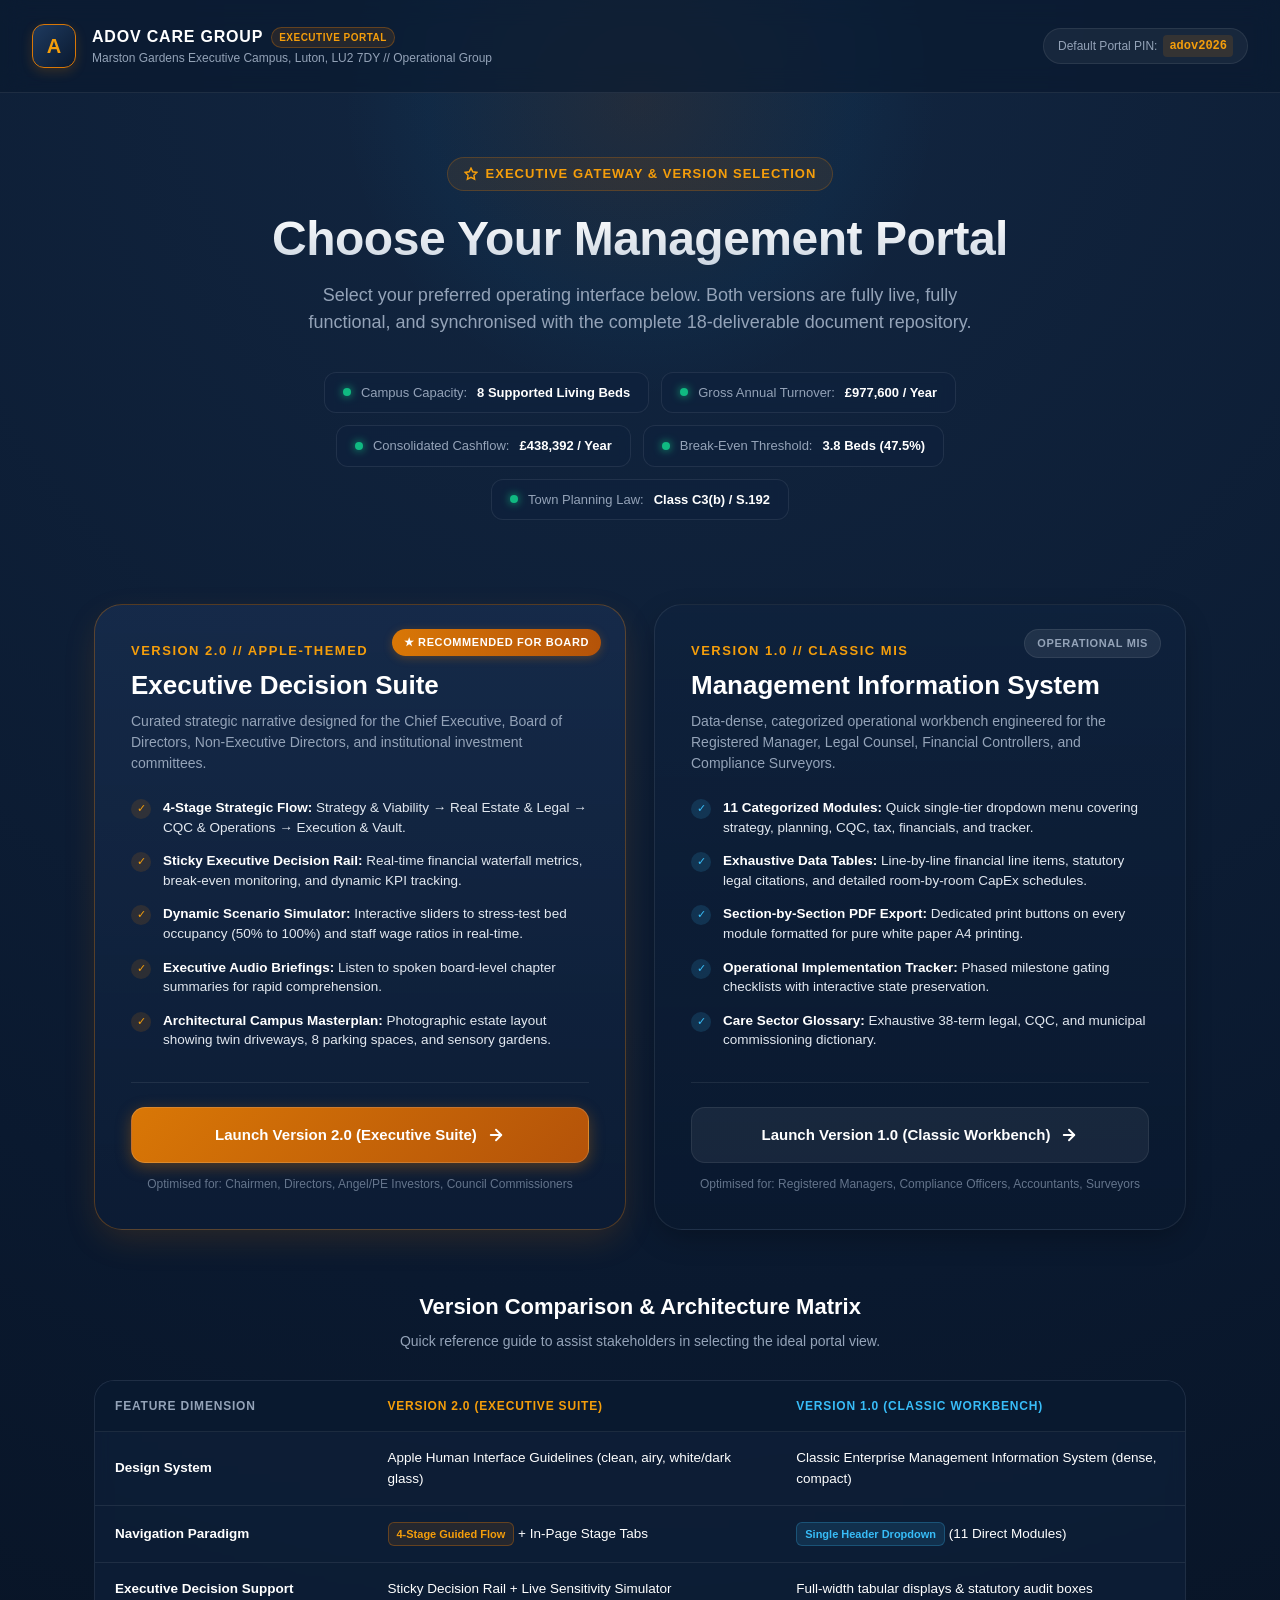
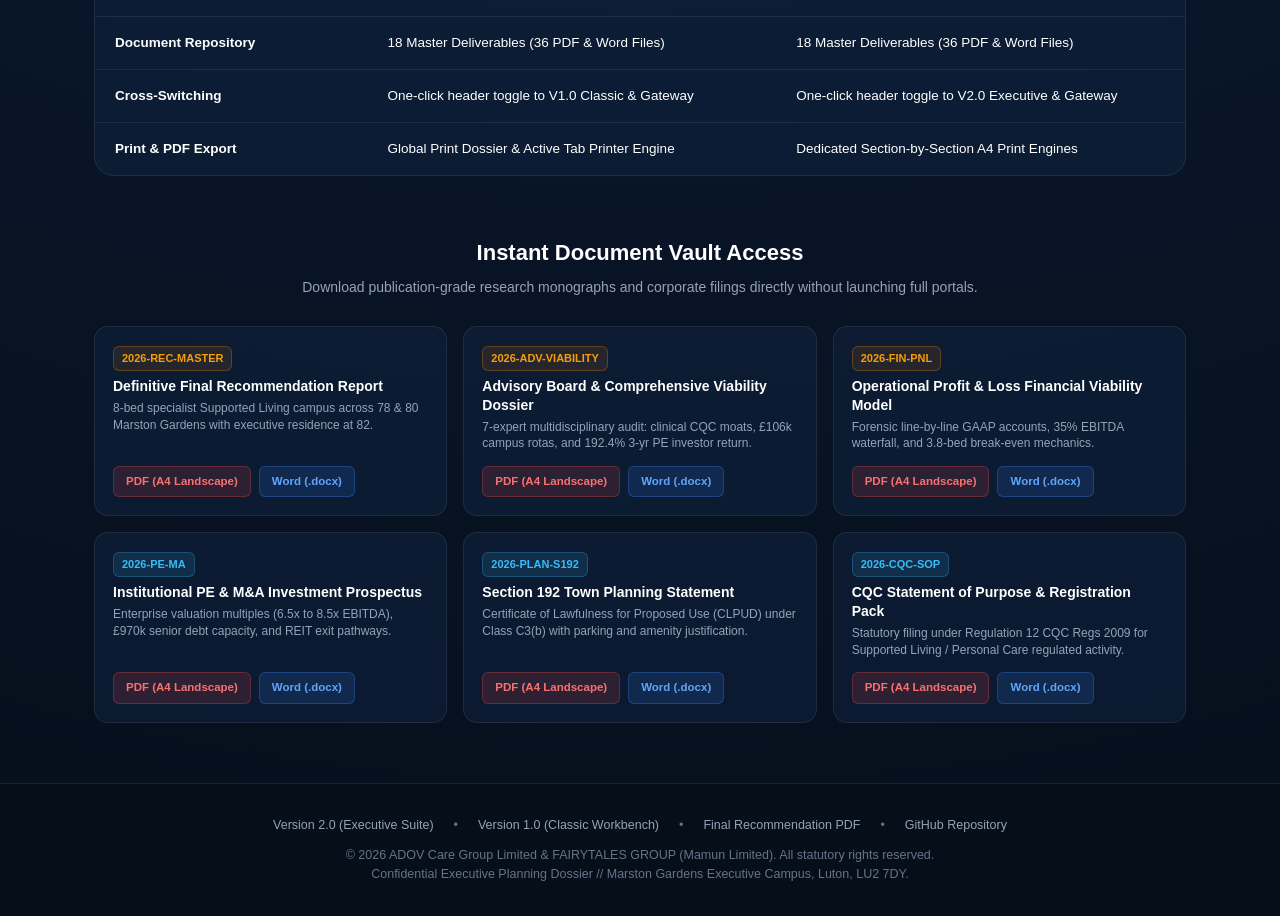
==== commit 04e5134d: "Deploy executive gateway home page with V1.0 Classic and V2.0 Apple theme dual-live access and cross" ====
--- a/portal/index.html
+++ b/portal/index.html
@@ -3,12793 +3,995 @@
 <head>
   <meta charset="UTF-8">
   <meta name="viewport" content="width=device-width, initial-scale=1.0">
-  <title>ADOV Care Group // Executive Management Information System</title>
+  <title>ADOV Care Group — Executive Decision &amp; Planning Portal Gateway</title>
+  <meta name="description" content="Official Gateway for ADOV Care Group Executive Management Portals. Choose between Version 2.0 (Apple-Themed Executive Decision Suite) and Version 1.0 (Classic Management Information System).">
+  <meta name="theme-color" content="#0A192F">
+  <link rel="icon" type="image/svg+xml" href="data:image/svg+xml,<svg xmlns=%22http://www.w3.org/2000/svg%22 viewBox=%220 0 100 100%22><rect width=%22100%22 height=%22100%22 rx=%2220%22 fill=%22%230A192F%22/><text y=%2268%22 x=%2250%22 font-size=%2254%22 font-family=%22serif%22 font-weight=%22bold%22 text-anchor=%22middle%22 fill=%22%23D97706%22>A</text></svg>">
+
   <style>
     :root {
-      --navy: #0F1E36;
-      --navy-light: #1A3158;
-      --navy-deep: #08101E;
-      --gold: #C29B38;
-      --gold-light: #FBF6EB;
-      --gold-dark: #9A751E;
-      --slate-bg: #F8FAFC;
-      --card-bg: #FFFFFF;
-      --border: #E2E8F0;
-      --border-dark: #CBD5E1;
-      --text-main: #1E293B;
+      --navy-deep: #071224;
+      --navy-dark: #0A192F;
+      --navy-card: #0F223D;
+      --navy-light: #1E3A5F;
+      --gold: #D97706;
+      --gold-light: #F59E0B;
+      --gold-subtle: rgba(217, 119, 6, 0.12);
+      --text-white: #FFFFFF;
+      --text-dim: #94A3B8;
       --text-muted: #64748B;
-      --green: #059669;
-      --green-light: #ECFDF5;
-      --red: #DC2626;
-      --red-light: #FEF2F2;
-      --radius: 10px;
-      --shadow-sm: 0 1px 3px rgba(0,0,0,0.06);
-      --shadow: 0 4px 6px -1px rgba(0,0,0,0.07), 0 2px 4px -1px rgba(0,0,0,0.04);
-      --shadow-lg: 0 10px 15px -3px rgba(0,0,0,0.08), 0 4px 6px -2px rgba(0,0,0,0.04);
-    }
-
-    [data-theme="dark"] {
-      --navy: #1E293B;
-      --navy-light: #334155;
-      --navy-deep: #0F172A;
-      --gold: #D4AF37;
-      --gold-light: #2A2518;
-      --gold-dark: #B59020;
-      --slate-bg: #0B132B;
-      --card-bg: #1C2541;
-      --border: #334155;
-      --border-dark: #475569;
-      --text-main: #F1F5F9;
-      --text-muted: #94A3B8;
-      --green-light: #064E3B;
-      --red-light: #7F1D1D;
-    }
-
-    * { box-sizing: border-box; margin: 0; padding: 0; }
+      --border-subtle: rgba(255, 255, 255, 0.08);
+      --border-gold: rgba(217, 119, 6, 0.35);
+      --surface-light: #F8FAFC;
+      --card-bg-light: #FFFFFF;
+      --radius-sm: 8px;
+      --radius-md: 14px;
+      --radius-lg: 20px;
+      --radius-xl: 28px;
+      --shadow-soft: 0 10px 30px -5px rgba(0, 0, 0, 0.3);
+      --shadow-hover: 0 20px 40px -10px rgba(0, 0, 0, 0.45);
+      --font-sans: -apple-system, BlinkMacSystemFont, "SF Pro Display", "SF Pro Text", "Segoe UI", Roboto, Helvetica, Arial, sans-serif;
+    }
+
+    * {
+      box-sizing: border-box;
+      margin: 0;
+      padding: 0;
+    }
+
     body {
-      font-family: -apple-system, BlinkMacSystemFont, "Segoe UI", Roboto, "Helvetica Neue", Arial, sans-serif;
-      background-color: var(--slate-bg);
-      color: var(--text-main);
+      font-family: var(--font-sans);
+      background: radial-gradient(circle at 50% 0%, #132742 0%, #0A192F 50%, #060E1A 100%);
+      color: var(--text-white);
+      min-height: 100vh;
+      display: flex;
+      flex-direction: column;
       line-height: 1.5;
-      font-size: 13.5px;
-      transition: background-color 0.2s, color 0.2s;
-    }
-
-    /* AUTH OVERLAY */
-    #auth-overlay {
-      position: fixed;
-      inset: 0;
-      background: radial-gradient(circle at center, rgba(15, 30, 54, 0.96), rgba(8, 16, 30, 0.99));
-      backdrop-filter: blur(8px);
-      z-index: 99999;
+      -webkit-font-smoothing: antialiased;
+      overflow-x: hidden;
+    }
+
+    /* Ambient Background Glow */
+    .glow-orb {
+      position: absolute;
+      width: 600px;
+      height: 600px;
+      border-radius: 50%;
+      background: radial-gradient(circle, rgba(217, 119, 6, 0.08) 0%, rgba(14, 165, 233, 0.04) 50%, transparent 70%);
+      top: -200px;
+      left: 50%;
+      transform: translateX(-50%);
+      pointer-events: none;
+      z-index: 0;
+    }
+
+    /* Top Masthead */
+    .gateway-header {
+      position: relative;
+      z-index: 10;
+      padding: 24px 32px;
+      display: flex;
+      align-items: center;
+      justify-content: space-between;
+      border-bottom: 1px solid var(--border-subtle);
+      backdrop-filter: blur(12px);
+      -webkit-backdrop-filter: blur(12px);
+      background: rgba(10, 25, 47, 0.65);
+    }
+
+    .brand-group {
+      display: flex;
+      align-items: center;
+      gap: 16px;
+    }
+
+    .brand-logo-shield {
+      width: 44px;
+      height: 44px;
+      background: linear-gradient(135deg, #1E3A5F 0%, #0A192F 100%);
+      border: 1.5px solid var(--gold);
+      border-radius: 12px;
       display: flex;
       align-items: center;
       justify-content: center;
-      padding: 20px;
-    }
-
-    .auth-card {
-      background: var(--card-bg);
+      font-weight: 800;
+      font-size: 20px;
+      color: var(--gold-light);
+      box-shadow: 0 4px 12px rgba(217, 119, 6, 0.2);
+    }
+
+    .brand-meta h1 {
+      font-size: 16px;
+      font-weight: 700;
+      letter-spacing: 0.8px;
+      color: #FFFFFF;
+      display: flex;
+      align-items: center;
+      gap: 8px;
+    }
+
+    .brand-meta h1 span.corp-tag {
+      font-size: 10px;
+      font-weight: 600;
+      letter-spacing: 0.5px;
+      padding: 2px 7px;
+      background: var(--gold-subtle);
+      color: var(--gold-light);
+      border: 1px solid var(--border-gold);
+      border-radius: 20px;
+    }
+
+    .brand-meta p {
+      font-size: 12px;
+      color: var(--text-dim);
+    }
+
+    .header-actions {
+      display: flex;
+      align-items: center;
+      gap: 12px;
+    }
+
+    .badge-pin {
+      display: flex;
+      align-items: center;
+      gap: 6px;
+      padding: 6px 14px;
+      background: rgba(255, 255, 255, 0.05);
+      border: 1px solid var(--border-subtle);
+      border-radius: 30px;
+      font-size: 12px;
+      color: var(--text-dim);
+    }
+
+    .badge-pin code {
+      color: var(--gold-light);
+      font-weight: 700;
+      background: rgba(217, 119, 6, 0.15);
+      padding: 2px 6px;
+      border-radius: 4px;
+      font-family: monospace;
+    }
+
+    /* Hero Section */
+    .hero-section {
+      position: relative;
+      z-index: 1;
+      text-align: center;
+      padding: 64px 24px 36px;
+      max-width: 900px;
+      margin: 0 auto;
+    }
+
+    .hero-eyebrow {
+      display: inline-flex;
+      align-items: center;
+      gap: 8px;
+      padding: 6px 16px;
+      background: rgba(217, 119, 6, 0.1);
+      border: 1px solid rgba(217, 119, 6, 0.25);
+      border-radius: 30px;
+      color: var(--gold-light);
+      font-size: 13px;
+      font-weight: 600;
+      margin-bottom: 20px;
+      text-transform: uppercase;
+      letter-spacing: 1px;
+    }
+
+    .hero-title {
+      font-size: clamp(32px, 5vw, 48px);
+      font-weight: 800;
+      line-height: 1.15;
+      letter-spacing: -0.5px;
+      background: linear-gradient(180deg, #FFFFFF 0%, #CBD5E1 100%);
+      -webkit-background-clip: text;
+      -webkit-text-fill-color: transparent;
+      margin-bottom: 16px;
+    }
+
+    .hero-sub {
+      font-size: clamp(15px, 2.2vw, 18px);
+      color: var(--text-dim);
+      max-width: 700px;
+      margin: 0 auto 36px;
+      font-weight: 400;
+    }
+
+    /* Core Project Metric Pills */
+    .project-metrics-strip {
+      display: flex;
+      flex-wrap: wrap;
+      justify-content: center;
+      gap: 12px;
+      margin-bottom: 48px;
+    }
+
+    .metric-pill {
+      background: rgba(15, 34, 61, 0.7);
+      border: 1px solid var(--border-subtle);
+      border-radius: 12px;
+      padding: 10px 18px;
+      display: flex;
+      align-items: center;
+      gap: 10px;
+      font-size: 13px;
+      backdrop-filter: blur(6px);
+    }
+
+    .metric-pill .dot {
+      width: 8px;
+      height: 8px;
+      border-radius: 50%;
+      background: #10B981;
+      box-shadow: 0 0 8px #10B981;
+    }
+
+    .metric-pill strong {
+      color: #FFFFFF;
+      font-weight: 700;
+    }
+
+    .metric-pill span {
+      color: var(--text-dim);
+    }
+
+    /* Version Selection Grid */
+    .portal-versions-wrap {
+      position: relative;
+      z-index: 1;
+      max-width: 1140px;
+      margin: 0 auto 60px;
+      padding: 0 24px;
       width: 100%;
-      max-width: 440px;
-      padding: 36px 32px;
-      border-radius: 16px;
-      box-shadow: 0 25px 50px -12px rgba(0, 0, 0, 0.4);
-      border: 1px solid var(--border);
-      text-align: center;
-    }
-
-    .auth-badge {
+    }
+
+    .versions-grid {
+      display: grid;
+      grid-template-columns: 1fr 1fr;
+      gap: 28px;
+      align-items: stretch;
+    }
+
+    @media (max-width: 860px) {
+      .versions-grid {
+        grid-template-columns: 1fr;
+      }
+    }
+
+    /* Version Card */
+    .version-card {
+      position: relative;
+      background: linear-gradient(180deg, rgba(15, 34, 61, 0.8) 0%, rgba(10, 25, 47, 0.95) 100%);
+      border: 1.5px solid var(--border-subtle);
+      border-radius: var(--radius-xl);
+      padding: 36px;
+      display: flex;
+      flex-direction: column;
+      justify-content: space-between;
+      transition: all 0.35s cubic-bezier(0.16, 1, 0.3, 1);
+      overflow: hidden;
+      box-shadow: var(--shadow-soft);
+    }
+
+    .version-card:hover {
+      transform: translateY(-4px);
+      box-shadow: var(--shadow-hover);
+    }
+
+    .version-card.recommended {
+      border-color: var(--border-gold);
+      background: linear-gradient(180deg, rgba(23, 44, 76, 0.85) 0%, rgba(12, 28, 52, 0.98) 100%);
+      box-shadow: 0 12px 35px -5px rgba(217, 119, 6, 0.18);
+    }
+
+    .version-card.recommended:hover {
+      border-color: var(--gold);
+      box-shadow: 0 20px 45px -5px rgba(217, 119, 6, 0.28);
+    }
+
+    .card-ribbon {
+      position: absolute;
+      top: 24px;
+      right: 24px;
       display: inline-flex;
       align-items: center;
       gap: 6px;
-      background: var(--gold-light);
-      color: var(--gold-dark);
-      padding: 4px 12px;
-      border-radius: 20px;
+      padding: 5px 12px;
       font-size: 11px;
       font-weight: 700;
+      letter-spacing: 0.6px;
+      border-radius: 20px;
       text-transform: uppercase;
-      letter-spacing: 0.5px;
-      margin-bottom: 16px;
-      border: 1px solid rgba(194, 155, 56, 0.3);
-    }
-
-    .auth-title {
-      font-size: 21px;
+    }
+
+    .card-ribbon.gold {
+      background: linear-gradient(90deg, #D97706 0%, #B45309 100%);
+      color: #FFFFFF;
+      box-shadow: 0 2px 10px rgba(217, 119, 6, 0.3);
+    }
+
+    .card-ribbon.navy {
+      background: rgba(255, 255, 255, 0.08);
+      color: var(--text-dim);
+      border: 1px solid var(--border-subtle);
+    }
+
+    .card-header {
+      margin-bottom: 24px;
+    }
+
+    .version-number {
+      font-size: 13px;
+      font-weight: 700;
+      letter-spacing: 1.5px;
+      color: var(--gold-light);
+      text-transform: uppercase;
+      margin-bottom: 8px;
+    }
+
+    .version-title {
+      font-size: 26px;
       font-weight: 800;
-      color: var(--navy);
-      margin-bottom: 6px;
-    }
-    [data-theme="dark"] .auth-title { color: #FFFFFF; }
-
-    .auth-subtitle {
-      font-size: 13px;
+      line-height: 1.25;
+      color: #FFFFFF;
+      margin-bottom: 10px;
+    }
+
+    .version-tagline {
+      font-size: 14px;
+      color: var(--text-dim);
+      line-height: 1.5;
+    }
+
+    /* Feature List */
+    .feature-list {
+      list-style: none;
+      display: flex;
+      flex-direction: column;
+      gap: 14px;
+      margin: 24px 0 32px;
+      flex-grow: 1;
+    }
+
+    .feature-item {
+      display: flex;
+      align-items: flex-start;
+      gap: 12px;
+      font-size: 13.5px;
+      color: #E2E8F0;
+      line-height: 1.45;
+    }
+
+    .feature-icon {
+      width: 20px;
+      height: 20px;
+      border-radius: 50%;
+      background: rgba(217, 119, 6, 0.15);
+      color: var(--gold-light);
+      display: flex;
+      align-items: center;
+      justify-content: center;
+      font-size: 11px;
+      flex-shrink: 0;
+      margin-top: 1px;
+    }
+
+    .feature-icon.blue {
+      background: rgba(56, 189, 248, 0.15);
+      color: #38BDF8;
+    }
+
+    .feature-text strong {
+      color: #FFFFFF;
+      font-weight: 600;
+    }
+
+    /* Action Buttons */
+    .card-footer {
+      border-top: 1px solid var(--border-subtle);
+      padding-top: 24px;
+      display: flex;
+      flex-direction: column;
+      gap: 12px;
+    }
+
+    .btn-launch {
+      display: flex;
+      align-items: center;
+      justify-content: center;
+      gap: 10px;
+      padding: 16px 24px;
+      border-radius: var(--radius-md);
+      font-size: 15px;
+      font-weight: 700;
+      text-decoration: none;
+      transition: all 0.25s ease;
+      cursor: pointer;
+    }
+
+    .btn-launch-primary {
+      background: linear-gradient(135deg, #D97706 0%, #B45309 100%);
+      color: #FFFFFF;
+      box-shadow: 0 4px 15px rgba(217, 119, 6, 0.35);
+      border: 1px solid rgba(255, 255, 255, 0.15);
+    }
+
+    .btn-launch-primary:hover {
+      background: linear-gradient(135deg, #F59E0B 0%, #D97706 100%);
+      box-shadow: 0 8px 25px rgba(217, 119, 6, 0.45);
+      transform: translateY(-2px);
+    }
+
+    .btn-launch-secondary {
+      background: rgba(255, 255, 255, 0.06);
+      color: #FFFFFF;
+      border: 1px solid var(--border-subtle);
+    }
+
+    .btn-launch-secondary:hover {
+      background: rgba(255, 255, 255, 0.12);
+      border-color: rgba(255, 255, 255, 0.25);
+      transform: translateY(-2px);
+    }
+
+    .target-audience {
+      font-size: 12px;
       color: var(--text-muted);
-      margin-bottom: 24px;
-    }
-
-    .auth-input {
+      text-align: center;
+    }
+
+    /* Comparison Table Strip */
+    .comparison-section {
+      max-width: 1140px;
+      margin: 0 auto 60px;
+      padding: 0 24px;
       width: 100%;
-      padding: 12px 16px;
-      border-radius: 8px;
-      border: 1.5px solid var(--border);
-      background: var(--slate-bg);
-      color: var(--text-main);
-      font-size: 15px;
-      outline: none;
-      margin-bottom: 16px;
-      transition: border-color 0.2s;
-    }
-    .auth-input:focus { border-color: var(--gold); }
-
-    .auth-btn {
+    }
+
+    .section-title-wrap {
+      text-align: center;
+      margin-bottom: 28px;
+    }
+
+    .section-title {
+      font-size: 22px;
+      font-weight: 700;
+      color: #FFFFFF;
+      margin-bottom: 8px;
+    }
+
+    .section-desc {
+      font-size: 14px;
+      color: var(--text-dim);
+    }
+
+    .comparison-table-wrap {
+      background: rgba(15, 34, 61, 0.6);
+      border: 1px solid var(--border-subtle);
+      border-radius: var(--radius-lg);
+      overflow-x: auto;
+      backdrop-filter: blur(8px);
+    }
+
+    .comparison-table {
       width: 100%;
-      padding: 12px;
-      background: linear-gradient(135deg, #0F1E36, #1E3A8A);
-      color: #FFFFFF;
-      border: none;
-      border-radius: 8px;
+      border-collapse: collapse;
+      font-size: 13.5px;
+      text-align: left;
+    }
+
+    .comparison-table th, 
+    .comparison-table td {
+      padding: 16px 20px;
+      border-bottom: 1px solid var(--border-subtle);
+    }
+
+    .comparison-table th {
+      background: rgba(10, 25, 47, 0.85);
+      color: var(--text-dim);
+      font-weight: 600;
+      font-size: 12px;
+      text-transform: uppercase;
+      letter-spacing: 0.8px;
+    }
+
+    .comparison-table tr:last-child td {
+      border-bottom: none;
+    }
+
+    .comparison-table td strong {
+      color: #FFFFFF;
+    }
+
+    .tag-pill {
+      display: inline-block;
+      padding: 3px 8px;
+      border-radius: 6px;
+      font-size: 11px;
+      font-weight: 600;
+    }
+
+    .tag-gold {
+      background: var(--gold-subtle);
+      color: var(--gold-light);
+      border: 1px solid var(--border-gold);
+    }
+
+    .tag-blue {
+      background: rgba(56, 189, 248, 0.12);
+      color: #38BDF8;
+      border: 1px solid rgba(56, 189, 248, 0.25);
+    }
+
+    /* Vault Quick Download Section */
+    .vault-preview-section {
+      max-width: 1140px;
+      margin: 0 auto 60px;
+      padding: 0 24px;
+      width: 100%;
+    }
+
+    .vault-grid {
+      display: grid;
+      grid-template-columns: repeat(auto-fill, minmax(320px, 1fr));
+      gap: 16px;
+    }
+
+    .vault-card {
+      background: rgba(15, 34, 61, 0.6);
+      border: 1px solid var(--border-subtle);
+      border-radius: var(--radius-md);
+      padding: 18px;
+      display: flex;
+      flex-direction: column;
+      justify-content: space-between;
+      gap: 14px;
+      transition: all 0.2s ease;
+    }
+
+    .vault-card:hover {
+      background: rgba(15, 34, 61, 0.9);
+      border-color: rgba(255, 255, 255, 0.15);
+      transform: translateY(-2px);
+    }
+
+    .vault-meta h4 {
       font-size: 14px;
       font-weight: 700;
-      cursor: pointer;
-      box-shadow: 0 4px 12px rgba(15, 30, 54, 0.25);
-    }
-
-    .auth-error {
-      color: var(--red);
+      color: #FFFFFF;
+      margin-bottom: 4px;
+      line-height: 1.35;
+    }
+
+    .vault-meta p {
       font-size: 12px;
-      font-weight: 600;
-      margin-top: 10px;
-      display: none;
-    }
-
-    .auth-hint {
-      margin-top: 16px;
-      font-size: 11px;
-      color: var(--text-muted);
-      background: var(--slate-bg);
-      padding: 8px 12px;
+      color: var(--text-dim);
+      line-height: 1.4;
+    }
+
+    .vault-actions {
+      display: flex;
+      gap: 8px;
+    }
+
+    .btn-file {
+      display: inline-flex;
+      align-items: center;
+      gap: 5px;
+      padding: 6px 12px;
       border-radius: 6px;
-      border: 1px dashed var(--border);
-    }
-
-    /* TOP BAR */
-    .top-header {
-      background: #0F1E36;
-      color: #FFFFFF;
-      padding: 8px 24px;
-      display: flex;
-      align-items: center;
-      justify-content: space-between;
-      border-bottom: 2px solid var(--gold);
-      position: sticky;
-      top: 0;
-      z-index: 1000;
-      gap: 16px;
-    }
-    [data-theme="dark"] .top-header {
-      background: #091322;
-      border-bottom-color: var(--gold);
-    }
-
-    .brand-wrap { display: flex; align-items: center; gap: 12px; }
-    .brand-logo {
-      width: 36px;
-      height: 36px;
-      background: var(--gold);
-      color: #0F1E36;
-      border-radius: 8px;
-      display: flex;
-      align-items: center;
-      justify-content: center;
-      font-weight: 900;
-      font-size: 18px;
-    }
-    .brand-title { font-size: 15px; font-weight: 800; letter-spacing: 0.5px; }
-    .brand-sub { font-size: 11px; color: #94A3B8; font-weight: 500; }
-
-    .header-actions { display: flex; align-items: center; gap: 12px; }
-    .search-box { position: relative; }
-    .search-box input {
-      background: rgba(255, 255, 255, 0.1);
-      border: 1px solid rgba(255, 255, 255, 0.2);
-      padding: 6px 12px 6px 30px;
-      border-radius: 6px;
-      color: #FFFFFF;
-      font-size: 12px;
-      width: 200px;
-      outline: none;
-      transition: width 0.2s;
-    }
-    .search-box input:focus { width: 260px; border-color: var(--gold); }
-    .search-box input::placeholder { color: #94A3B8; }
-    .search-icon {
-      position: absolute; left: 10px; top: 50%; transform: translateY(-50%);
-      color: #94A3B8; font-size: 12px;
-    }
-
-    .header-pill {
-      background: rgba(194, 155, 56, 0.2);
-      border: 1px solid var(--gold);
-      color: var(--gold);
-      padding: 4px 10px;
-      border-radius: 20px;
-      font-size: 11px;
-      font-weight: 700;
-    }
-
-    .btn-header {
-      background: rgba(255, 255, 255, 0.1);
-      border: 1px solid rgba(255, 255, 255, 0.2);
-      color: #FFFFFF;
-      padding: 6px 10px;
-      border-radius: 6px;
-      font-size: 12px;
-      cursor: pointer;
-    }
-
-    /* KPI STATS RIBBON & HEADER CARDS (ELEVATED EXECUTIVE STYLING) */
-    .kpi-ribbon {
-      background: #F8FAFC;
-      border-bottom: 1.5px solid var(--border);
-      padding: 12px 28px;
-      display: grid;
-      grid-template-columns: repeat(auto-fit, minmax(200px, 1fr));
-      gap: 14px;
-      box-shadow: 0 2px 10px rgba(15, 30, 54, 0.04);
-    }
-    [data-theme="dark"] .kpi-ribbon { background: #0B132B; }
-
-    .kpi-card {
-      background: #FFFFFF;
-      border: 1px solid var(--border);
-      border-radius: 8px;
-      padding: 10px 14px;
-      box-shadow: 0 1px 4px rgba(15, 30, 54, 0.04);
-      display: flex;
-      flex-direction: column;
-      justify-content: space-between;
-      transition: all 0.2s ease;
-      position: relative;
-    }
-    [data-theme="dark"] .kpi-card { background: #1C2541; border-color: rgba(255,255,255,0.1); }
-    .kpi-card:hover {
-      transform: translateY(-2px);
-      box-shadow: 0 6px 16px rgba(15, 30, 54, 0.08);
-      border-color: rgba(194, 155, 56, 0.4);
-    }
-
-    .kpi-header-row {
-      display: flex;
-      justify-content: space-between;
-      align-items: center;
-      margin-bottom: 3px;
-    }
-    .kpi-label {
-      font-size: 10px;
-      text-transform: uppercase;
-      font-weight: 800;
-      letter-spacing: 0.5px;
-      color: var(--text-muted);
-    }
-    .kpi-micro-badge {
-      font-size: 9px;
-      font-weight: 800;
-      padding: 2px 6px;
-      border-radius: 3px;
-      text-transform: uppercase;
-      letter-spacing: 0.3px;
-      line-height: 1;
-    }
-    .kpi-value {
-      font-size: 19px;
-      font-weight: 900;
-      color: var(--navy);
-      line-height: 1.15;
-      margin: 2px 0;
-      letter-spacing: -0.3px;
-    }
-    [data-theme="dark"] .kpi-value { color: #FFFFFF; }
-    .kpi-note {
-      font-size: 11px;
-      font-weight: 600;
-      color: var(--text-muted);
-      line-height: 1.35;
-      margin-top: 2px;
-    }
-    .kpi-sub-line {
-      font-size: 10px;
-      color: var(--text-muted);
-      margin-top: 4px;
-      border-top: 1px dashed var(--border);
-      padding-top: 3px;
-      line-height: 1.3;
-    }
-
-    /* ==========================================================================
-       CLEVER EXECUTIVE HEADER NAVIGATION & FULL-WIDTH WORKSPACE (NO SIDE MENU)
-       ========================================================================== */
-    .portal-masthead {
-      position: sticky;
-      top: 0;
-      z-index: 500;
-      box-shadow: 0 4px 20px rgba(15, 30, 54, 0.12);
-    }
-
-    .portal-header-nav {
-      background: #0B1728;
-      border-bottom: 2px solid rgba(194, 155, 56, 0.35);
-      width: 100%;
-    }
-    [data-theme="dark"] .portal-header-nav {
-      background: #08101E;
-      border-bottom-color: rgba(194, 155, 56, 0.25);
-    }
-
-    .header-nav-main {
-      max-width: 1480px;
-      margin: 0 auto;
-      padding: 7px 28px;
-      display: flex;
-      align-items: center;
-      justify-content: space-between;
-      gap: 16px;
-    }
-
-    /* 1. Categorized Executive Dropdowns (Desktop) */
-    .nav-categories {
-      display: flex;
-      align-items: center;
-      gap: 6px;
-      flex-wrap: wrap;
-    }
-
-    .nav-item-dropdown {
-      position: relative;
-    }
-
-    .nav-drop-btn {
-      background: transparent;
-      border: 1px solid transparent;
-      color: #E2E8F0;
-      padding: 7px 13px;
-      border-radius: 6px;
-      font-size: 12.5px;
-      font-weight: 600;
-      cursor: pointer;
-      display: flex;
-      align-items: center;
-      gap: 7px;
-      transition: all 0.18s ease;
-      white-space: nowrap;
-    }
-    .nav-drop-btn:hover,
-    .nav-item-dropdown:hover .nav-drop-btn,
-    .nav-item-dropdown:focus-within .nav-drop-btn {
-      background: rgba(255, 255, 255, 0.1);
-      color: #FFFFFF;
-      border-color: rgba(255, 255, 255, 0.2);
-    }
-    .nav-item-dropdown.has-active .nav-drop-btn {
-      background: rgba(194, 155, 56, 0.18);
-      color: #FFFFFF;
-      border-color: var(--gold);
-      font-weight: 700;
-      box-shadow: 0 0 10px rgba(194, 155, 56, 0.2);
-    }
-    .nav-item-dropdown.has-active .nav-drop-btn::after {
-      content: "";
-      width: 6px;
-      height: 6px;
-      background: var(--gold);
-      border-radius: 50%;
-      margin-left: 3px;
-      display: inline-block;
-    }
-
-    .nav-drop-icon {
-      font-size: 14px;
-    }
-    .nav-drop-arrow {
-      font-size: 10px;
-      color: #94A3B8;
-      transition: transform 0.2s ease;
-    }
-    .nav-item-dropdown:hover .nav-drop-arrow,
-    .nav-item-dropdown:focus-within .nav-drop-arrow {
-      transform: rotate(180deg);
-      color: var(--gold);
-    }
-
-    /* Floating Dropdown Menus */
-    .nav-drop-menu {
-      position: absolute;
-      top: calc(100% + 4px);
-      left: 0;
-      min-width: 320px;
-      background: #FFFFFF;
-      border: 1px solid var(--border);
-      border-radius: 10px;
-      box-shadow: 0 14px 34px rgba(15, 30, 54, 0.2), 0 2px 6px rgba(15, 30, 54, 0.08);
-      padding: 8px;
-      display: none;
-      flex-direction: column;
-      gap: 4px;
-      z-index: 1000;
-      animation: navDropFadeIn 0.18s cubic-bezier(0.16, 1, 0.3, 1);
-    }
-    [data-theme="dark"] .nav-drop-menu {
-      background: #132238;
-      border-color: rgba(255, 255, 255, 0.14);
-      box-shadow: 0 14px 34px rgba(0, 0, 0, 0.5);
-    }
-    @keyframes navDropFadeIn {
-      from { opacity: 0; transform: translateY(-5px); }
-      to { opacity: 1; transform: translateY(0); }
-    }
-
-    /* Invisible hover bridge */
-    .nav-drop-menu::before {
-      content: "";
-      position: absolute;
-      top: -10px;
-      left: 0;
-      right: 0;
-      height: 10px;
-      background: transparent;
-    }
-
-    .nav-item-dropdown:nth-last-child(-n+2) .nav-drop-menu {
-      left: auto;
-      right: 0;
-    }
-
-    .nav-item-dropdown:hover .nav-drop-menu,
-    .nav-item-dropdown:focus-within .nav-drop-menu,
-    .nav-item-dropdown.is-open .nav-drop-menu {
-      display: flex !important;
-      visibility: visible !important;
-      opacity: 1 !important;
-      pointer-events: auto !important;
-    }
-
-    .header-nav-btn {
-      display: flex;
-      align-items: flex-start;
-      gap: 11px;
-      padding: 9px 12px;
-      border-radius: 7px;
-      background: transparent;
-      border: 1px solid transparent;
-      text-align: left;
-      cursor: pointer;
-      transition: all 0.15s ease;
-      width: 100%;
-      text-decoration: none;
-    }
-    .header-nav-btn:hover {
-      background: #F1F5F9;
-      border-color: #E2E8F0;
-    }
-    [data-theme="dark"] .header-nav-btn:hover {
-      background: rgba(255, 255, 255, 0.08);
-      border-color: rgba(255, 255, 255, 0.1);
-    }
-    .header-nav-btn.active {
-      background: #0F1E36;
-      border-color: #0F1E36;
-    }
-    [data-theme="dark"] .header-nav-btn.active {
-      background: #1E3A5F;
-      border-color: var(--gold);
-    }
-    .header-nav-btn .btn-icon {
-      font-size: 16px;
-      line-height: 1.2;
-      flex-shrink: 0;
-      margin-top: 1px;
-    }
-    .header-nav-btn .btn-text-group {
-      display: flex;
-      flex-direction: column;
-      gap: 2px;
-    }
-    .header-nav-btn .btn-title {
-      font-size: 12.5px;
-      font-weight: 700;
-      color: var(--navy);
-      line-height: 1.25;
-    }
-    [data-theme="dark"] .header-nav-btn .btn-title {
-      color: #F8FAFC;
-    }
-    .header-nav-btn.active .btn-title {
-      color: #FFFFFF;
-    }
-    .header-nav-btn .btn-desc {
-      font-size: 10.5px;
-      color: var(--text-muted);
-      line-height: 1.3;
-    }
-    .header-nav-btn.active .btn-desc {
-      color: #CBD5E1;
-    }
-
-    /* 2. Mobile Section Picker (<992px) */
-    .mobile-section-picker {
-      display: none;
-      align-items: center;
-      gap: 10px;
-      width: 100%;
-    }
-    .mobile-picker-label {
-      font-size: 12px;
-      font-weight: 700;
-      color: #E2E8F0;
-      white-space: nowrap;
-    }
-    .mobile-select-wrap {
-      position: relative;
-      flex: 1;
-    }
-    .mobile-select-input {
-      width: 100%;
-      background: rgba(255, 255, 255, 0.1);
-      border: 1px solid rgba(255, 255, 255, 0.25);
-      border-radius: 7px;
-      padding: 9px 32px 9px 12px;
-      color: #FFFFFF;
-      font-size: 13px;
-      font-weight: 600;
-      appearance: none;
-      outline: none;
-      cursor: pointer;
-    }
-    .mobile-select-input option,
-    .mobile-select-input optgroup {
-      background: #0F1E36;
-      color: #FFFFFF;
-    }
-    .mobile-select-arrow {
-      position: absolute;
-      right: 12px;
-      top: 50%;
-      transform: translateY(-50%);
-      color: var(--gold);
-      pointer-events: none;
-      font-size: 11px;
-    }
-
-    /* 3. Horizontal Quick-Pill Strip (All 15 Modules - Instant 1-Click Fast Switch) */
-    .header-pill-strip-wrap {
-      background: #F8FAFC;
-      border-top: 1px solid var(--border);
-      border-bottom: 1.5px solid var(--border);
-      padding: 6px 24px;
-    }
-    [data-theme="dark"] .header-pill-strip-wrap {
-      background: #0B132B;
-      border-top-color: rgba(255, 255, 255, 0.08);
-      border-bottom-color: rgba(255, 255, 255, 0.1);
-    }
-    .header-pill-strip {
-      max-width: 1480px;
-      margin: 0 auto;
-      display: flex;
-      align-items: center;
-      gap: 6px;
-      overflow-x: auto;
-      white-space: nowrap;
-      -webkit-overflow-scrolling: touch;
-      scrollbar-width: thin;
-      padding: 2px 2px;
-    }
-    .header-pill-strip::-webkit-scrollbar {
-      height: 3px;
-    }
-    .header-pill-strip::-webkit-scrollbar-thumb {
-      background: rgba(194, 155, 56, 0.4);
-      border-radius: 4px;
-    }
-
-    .nav-pill-btn {
-      display: inline-flex;
-      align-items: center;
-      gap: 6px;
-      padding: 5px 12px;
-      border-radius: 20px;
       font-size: 11.5px;
       font-weight: 600;
-      color: var(--navy);
-      background: #FFFFFF;
-      border: 1px solid var(--border);
-      cursor: pointer;
-      transition: all 0.15s ease;
-      white-space: nowrap;
-      flex-shrink: 0;
-    }
-    [data-theme="dark"] .nav-pill-btn {
-      background: #132238;
-      color: #E2E8F0;
-      border-color: rgba(255, 255, 255, 0.12);
-    }
-    .nav-pill-btn:hover {
-      background: #EEF2F6;
-      border-color: #94A3B8;
-      transform: translateY(-1px);
-    }
-    [data-theme="dark"] .nav-pill-btn:hover {
-      background: #1E3A5F;
-      border-color: var(--gold);
-    }
-    .nav-pill-btn.active {
-      background: #0F1E36;
-      color: #FFFFFF;
-      border-color: var(--gold);
-      box-shadow: 0 2px 8px rgba(15, 30, 54, 0.22);
-      font-weight: 700;
-    }
-    [data-theme="dark"] .nav-pill-btn.active {
-      background: var(--gold);
-      color: #0F1E36;
-      border-color: #FFFFFF;
-    }
-    .nav-pill-btn .pill-icon {
-      font-size: 13px;
-    }
-    .nav-pill-btn .pill-text {
-      line-height: 1;
-    }
-
-    /* Full Width Portal Container & Workspace (Zero Sidebar) */
-    .portal-container {
-      display: block;
-      width: 100%;
-      min-height: calc(100vh - 160px);
-    }
-    .portal-content {
-      width: 100%;
-      max-width: 1480px;
+      text-decoration: none;
+      transition: all 0.2s ease;
+    }
+
+    .btn-pdf-file {
+      background: rgba(239, 68, 68, 0.15);
+      color: #F87171;
+      border: 1px solid rgba(239, 68, 68, 0.3);
+    }
+
+    .btn-pdf-file:hover {
+      background: rgba(239, 68, 68, 0.25);
+    }
+
+    .btn-docx-file {
+      background: rgba(59, 130, 246, 0.15);
+      color: #60A5FA;
+      border: 1px solid rgba(59, 130, 246, 0.3);
+    }
+
+    .btn-docx-file:hover {
+      background: rgba(59, 130, 246, 0.25);
+    }
+
+    /* Footer */
+    .gateway-footer {
+      margin-top: auto;
+      border-top: 1px solid var(--border-subtle);
+      padding: 32px 24px;
+      background: rgba(6, 14, 26, 0.95);
+      text-align: center;
+      font-size: 12.5px;
+      color: var(--text-muted);
+    }
+
+    .footer-content {
+      max-width: 900px;
       margin: 0 auto;
-      padding: 24px 32px 80px 32px;
-      overflow-y: visible;
-    }
-    .tab-pane { display: none; animation: fadeIn 0.2s ease-out; }
-    .tab-pane.active { display: block; }
-    @keyframes fadeIn { from { opacity: 0; transform: translateY(3px); } to { opacity: 1; transform: translateY(0); } }
-
-    .page-title-wrap {
-      margin-bottom: 22px; border-bottom: 1.5px solid var(--border);
-      padding-bottom: 14px; display: flex; align-items: flex-start;
-      justify-content: space-between; gap: 16px;
-    }
-    .page-title { font-size: 20px; font-weight: 800; color: var(--navy); margin-bottom: 3px; }
-    [data-theme="dark"] .page-title { color: #FFFFFF; }
-    .page-desc { font-size: 12.5px; color: var(--text-muted); }
-
-    .card {
-      background: var(--card-bg); border: 1px solid var(--border);
-      border-radius: var(--radius); padding: 20px 22px; margin-bottom: 20px;
-      box-shadow: var(--shadow-sm);
-    }
-    .card-title {
-      font-size: 14px; font-weight: 700; color: var(--navy); margin-bottom: 12px;
-      display: flex; align-items: center; gap: 8px;
-    }
-    [data-theme="dark"] .card-title { color: #FFFFFF; }
-    .card-title::before {
-      content: ""; width: 3.5px; height: 15px; background: var(--gold);
-      border-radius: 2px; display: inline-block;
-    }
-
-    .grid-2 { display: grid; grid-template-columns: repeat(auto-fit, minmax(360px, 1fr)); gap: 18px; }
-    .grid-3 { display: grid; grid-template-columns: repeat(auto-fit, minmax(280px, 1fr)); gap: 16px; }
-    .grid-4 { display: grid; grid-template-columns: repeat(auto-fit, minmax(220px, 1fr)); gap: 14px; }
-
-    /* SOPHISTICATED FLOWCHARTS & PROCESS MAPS */
-    .flowchart-wrap {
-      background: var(--slate-bg);
-      border: 1px solid var(--border);
-      border-radius: var(--radius);
-      padding: 20px;
-      margin: 14px 0 20px 0;
-    }
-
-    .flow-steps {
-      display: flex;
-      align-items: stretch;
+      display: flex;
+      flex-direction: column;
       gap: 12px;
-      overflow-x: auto;
-      padding-bottom: 8px;
-    }
-
-    .flow-step {
-      flex: 1;
-      min-width: 170px;
-      background: var(--card-bg);
-      border: 1.5px solid var(--border);
-      border-radius: 8px;
-      padding: 14px;
-      position: relative;
-      display: flex;
-      flex-direction: column;
-      justify-content: space-between;
-      box-shadow: var(--shadow-sm);
-    }
-
-    .flow-step.active-step {
-      border-color: var(--gold);
-      box-shadow: 0 0 0 1px var(--gold);
-    }
-
-    .flow-num {
-      width: 22px;
-      height: 22px;
-      border-radius: 50%;
-      background: var(--navy);
-      color: #FFFFFF;
-      font-size: 11px;
-      font-weight: 800;
-      display: flex;
-      align-items: center;
+    }
+
+    .footer-links {
+      display: flex;
       justify-content: center;
-      margin-bottom: 8px;
-    }
-    .flow-step.active-step .flow-num { background: var(--gold); color: #0F1E36; }
-
-    .flow-title { font-size: 12.5px; font-weight: 700; color: var(--navy); margin-bottom: 4px; }
-    [data-theme="dark"] .flow-title { color: #FFFFFF; }
-    .flow-desc { font-size: 11px; color: var(--text-muted); line-height: 1.35; }
-    .flow-badge {
-      display: inline-block; font-size: 10px; font-weight: 700;
-      padding: 2px 6px; border-radius: 4px; margin-top: 10px; align-self: flex-start;
-    }
-
-    /* THREE-HOUSE ARCHITECTURAL COMPARISON */
-    .house-card {
-      background: var(--card-bg);
-      border: 1px solid var(--border);
-      border-radius: 8px;
-      padding: 16px;
-      position: relative;
-    }
-    .house-tag {
-      font-size: 10px; font-weight: 800; text-transform: uppercase;
-      padding: 2px 8px; border-radius: 4px; display: inline-block; margin-bottom: 8px;
-    }
-    .house-tag-78 { background: var(--gold-light); color: var(--gold-dark); border: 1px solid var(--gold); }
-    .house-tag-80 { background: rgba(30, 58, 138, 0.1); color: #1E3A8A; border: 1px solid #1E3A8A; }
-    .house-tag-82 { background: var(--green-light); color: var(--green); border: 1px solid var(--green); }
-
-    .feature-item {
-      display: flex; align-items: flex-start; gap: 8px;
-      margin-bottom: 6px; font-size: 12px;
-    }
-    .feature-bullet { color: var(--gold); font-size: 14px; line-height: 1; }
-
-    /* TABLES */
-    .table-wrap {
-      overflow-x: auto; margin-top: 10px;
-      border-radius: 8px; border: 1px solid var(--border);
-    }
-    table { width: 100%; border-collapse: collapse; text-align: left; font-size: 12.5px; }
-    th {
-      background: #0F1E36; color: #FFFFFF; font-weight: 700;
-      padding: 9px 12px; font-size: 11.5px; letter-spacing: 0.3px;
-      border-bottom: 2px solid var(--gold);
-    }
-    td { padding: 9px 12px; border-bottom: 1px solid var(--border); color: var(--text-main); }
-    tr:nth-child(even) td { background-color: rgba(248, 250, 252, 0.6); }
-    [data-theme="dark"] tr:nth-child(even) td { background-color: rgba(255, 255, 255, 0.02); }
-    tr:hover td { background-color: rgba(194, 155, 56, 0.05); }
-
-    .badge {
-      display: inline-block; padding: 2px 7px; border-radius: 10px;
-      font-size: 10.5px; font-weight: 700; text-transform: uppercase;
-    }
-    .badge-success { background: var(--green-light); color: var(--green); }
-    .badge-gold { background: var(--gold-light); color: var(--gold-dark); }
-    .badge-danger { background: var(--red-light); color: var(--red); }
-    .badge-neutral { background: var(--slate-bg); color: var(--text-muted); border: 1px solid var(--border); }
-
-    /* CALCULATOR */
-    .calc-card {
-      background: linear-gradient(135deg, rgba(15, 30, 54, 0.02), rgba(30, 58, 138, 0.02));
-      border: 1.5px solid var(--border); border-radius: var(--radius); padding: 22px;
-    }
-    .calc-row { display: flex; align-items: center; justify-content: space-between; gap: 20px; margin-bottom: 14px; }
-    .calc-label { font-weight: 600; font-size: 12.5px; width: 200px; }
-    .calc-slider { flex: 1; height: 6px; accent-color: var(--gold); cursor: pointer; }
-    .calc-val-box { font-weight: 800; font-size: 14px; color: var(--navy); width: 100px; text-align: right; }
-    [data-theme="dark"] .calc-val-box { color: #FFFFFF; }
-    .calc-results-grid {
-      display: grid; grid-template-columns: repeat(4, 1fr); gap: 14px;
-      margin-top: 20px; padding-top: 16px; border-top: 1px solid var(--border);
-    }
-    .calc-res-item { background: var(--card-bg); border: 1px solid var(--border); border-radius: 8px; padding: 12px; text-align: center; }
-    .calc-res-label { font-size: 10.5px; color: var(--text-muted); text-transform: uppercase; font-weight: 700; margin-bottom: 4px; }
-    .calc-res-val { font-size: 18px; font-weight: 900; color: var(--navy); }
-    [data-theme="dark"] .calc-res-val { color: var(--gold); }
-
-    /* CHECKLIST */
-    .tracker-item {
-      display: flex; align-items: center; justify-content: space-between;
-      padding: 10px 14px; border: 1px solid var(--border); border-radius: 8px;
-      margin-bottom: 8px; background: var(--card-bg);
-    }
-    .tracker-info { display: flex; align-items: center; gap: 10px; }
-    .tracker-checkbox { width: 16px; height: 16px; accent-color: var(--green); cursor: pointer; }
-    .tracker-text { font-size: 12.5px; font-weight: 600; }
-    .tracker-sub { font-size: 11px; color: var(--text-muted); }
-
-    /* DOCS */
-    .doc-grid { display: grid; grid-template-columns: repeat(auto-fill, minmax(280px, 1fr)); gap: 16px; margin-top: 14px; }
-    .doc-card {
-      background: var(--card-bg); border: 1px solid var(--border); border-radius: var(--radius);
-      padding: 16px; display: flex; flex-direction: column; justify-content: space-between;
-      transition: transform 0.15s, border-color 0.15s;
-    }
-    .doc-card:hover { transform: translateY(-2px); border-color: var(--gold); }
-    .doc-type-badge {
-      font-size: 9.5px; font-weight: 800; color: #0F1E36; background: var(--gold);
-      padding: 2px 7px; border-radius: 4px; margin-bottom: 8px; text-transform: uppercase; align-self: flex-start;
-    }
-    .doc-title { font-size: 13.5px; font-weight: 700; color: var(--navy); margin-bottom: 4px; line-height: 1.3; }
-    [data-theme="dark"] .doc-title { color: #FFFFFF; }
-    .doc-desc { font-size: 11.5px; color: var(--text-muted); margin-bottom: 14px; flex-grow: 1; }
-    .doc-actions { display: flex; gap: 8px; padding-top: 10px; border-top: 1px solid var(--border); }
-    .btn-download {
-      flex: 1; padding: 6px 8px; font-size: 11px; font-weight: 700; border-radius: 5px;
-      text-align: center; text-decoration: none; display: flex; align-items: center; justify-content: center; gap: 4px;
-    }
-    .btn-pdf { background: #DC2626; color: #FFFFFF; }
-    .btn-docx { background: #2563EB; color: #FFFFFF; }
-
-    /* GLOSSARY */
-    .glossary-search {
-      width: 100%; max-width: 380px; padding: 8px 12px; border-radius: 6px;
-      border: 1px solid var(--border); font-size: 12px; margin-bottom: 14px;
-      background: var(--card-bg); color: var(--text-main);
-    }
-
-    .portal-footer {
-      background: var(--card-bg); border-top: 1px solid var(--border);
-      padding: 18px 28px; text-align: center; font-size: 11.5px; color: var(--text-muted);
-    }
-
-    /* Navigation legacy helper */
-    .nav-btn {
-      display: inline-flex;
-      align-items: center;
-      gap: 6px;
-    }
-
-    /* Tab Page Actions & Print Button */
-    .page-title-actions {
-      display: flex;
-      align-items: center;
-      gap: 10px;
+      gap: 20px;
       flex-wrap: wrap;
-      flex-shrink: 0;
-    }
-    .btn-print-section {
-      display: inline-flex;
-      align-items: center;
-      gap: 7px;
-      background: #FFFFFF;
-      color: var(--navy);
-      border: 1.5px solid var(--border);
-      border-radius: 6px;
-      padding: 6px 14px;
-      font-size: 11.5px;
-      font-weight: 700;
-      cursor: pointer;
-      transition: all 0.2s cubic-bezier(0.4, 0, 0.2, 1);
-      box-shadow: 0 1px 3px rgba(0, 0, 0, 0.05);
-      user-select: none;
-      white-space: nowrap;
-    }
-    .btn-print-section:hover {
-      background: #F8FAFC;
-      border-color: var(--gold);
-      color: var(--gold-dark);
-      transform: translateY(-1px);
-      box-shadow: 0 4px 10px rgba(15, 30, 54, 0.08);
-    }
-    .btn-print-section:active {
-      transform: translateY(0);
-    }
-    [data-theme="dark"] .btn-print-section {
-      background: #1C2541;
-      color: #F1F5F9;
-      border-color: #334155;
-    }
-    [data-theme="dark"] .btn-print-section:hover {
-      background: #253256;
-      border-color: var(--gold);
-      color: var(--gold);
-    }
-    .btn-print-icon {
-      flex-shrink: 0;
-    }
-
-    /* Print Running Header & Footer (Hidden on screen) */
-    .print-running-header,
-    .print-running-footer {
-      display: none;
-    }
-
-    /* Header Nav & Full Width Transitions */
-    .portal-content {
-      transition: padding 0.2s ease;
-    }
-
-    /* ==========================================================================
-       TABLET RESPONSIVENESS (768px - 1023px)
-       ========================================================================== */
-    @media (min-width: 768px) and (max-width: 1023px) {
-      .top-header {
-        padding: 12px 20px;
-      }
-      .brand-sub {
-        font-size: 10px;
-      }
-      .search-box input {
-        width: 150px;
-      }
-      .search-box input:focus {
-        width: 190px;
-      }
-
-      /* KPI ribbon collapses to 3 columns */
-      .kpi-ribbon {
-        grid-template-columns: repeat(3, 1fr) !important;
-        gap: 12px !important;
-        padding: 12px 20px !important;
-      }
-
-      /* Content padding */
-      .portal-content {
-        padding: 22px 24px 60px 24px !important;
-        max-width: 100% !important;
-      }
-
-      /* Multi-column grids collapse to 2 columns */
-      .grid-2,
-      .grid-3,
-      .grid-4,
-      .calc-results-grid,
-      .doc-grid {
-        grid-template-columns: repeat(2, 1fr) !important;
-        gap: 14px !important;
-      }
-
-      /* Tablet Header Nav adjustments */
-      .top-header {
-        padding: 8px 14px !important;
-        flex-wrap: wrap !important;
-        gap: 8px !important;
-      }
-      .brand-wrap {
-        order: 1;
-      }
-      .header-actions {
-        order: 2;
-      }
-      .portal-header-nav {
-        order: 3;
-        width: 100% !important;
-        margin-top: 4px !important;
-      }
-      .nav-categories {
-        display: none !important;
-      }
-      .mobile-section-picker {
-        display: flex !important;
-      }
-      .header-nav-main {
-        padding: 6px 16px !important;
-      }
-      .header-pill-strip-wrap {
-        padding: 6px 14px !important;
-      }
-
-      /* Smoothly scrollable tables */
-      .table-wrap {
-        overflow-x: auto !important;
-        -webkit-overflow-scrolling: touch !important;
-        width: 100% !important;
-      }
-    }
-
-    /* ==========================================================================
-       SMARTPHONE RESPONSIVENESS (<768px)
-       ========================================================================== */
-    @media (max-width: 767px) {
-      /* Header wraps gracefully */
-      .top-header {
-        padding: 10px 14px !important;
-        flex-wrap: wrap !important;
-        gap: 10px !important;
-      }
-      .brand-wrap {
-        flex: 1 1 auto !important;
-        min-width: 0 !important;
-      }
-      .brand-title {
-        font-size: 13.5px !important;
-        white-space: nowrap !important;
-        overflow: hidden !important;
-        text-overflow: ellipsis !important;
-      }
-      .brand-sub {
-        display: none !important;
-      }
-      .header-actions {
-        width: 100% !important;
-        display: flex !important;
-        justify-content: space-between !important;
-        align-items: center !important;
-        gap: 8px !important;
-        order: 3 !important;
-      }
-      .search-box {
-        flex: 1 !important;
-      }
-      .search-box input {
-        width: 100% !important;
-        min-height: 44px !important;
-        font-size: 13px !important;
-      }
-      .search-box input:focus {
-        width: 100% !important;
-      }
-      .header-pill {
-        display: none !important;
-      }
-      .btn-header {
-        min-height: 44px !important;
-        padding: 6px 12px !important;
-        font-size: 13px !important;
-        display: inline-flex !important;
-        align-items: center !important;
-        justify-content: center !important;
-      }
-
-
-      /* KPI ribbon collapses to 2 columns */
-      .kpi-ribbon {
-        grid-template-columns: repeat(2, 1fr) !important;
-        gap: 8px !important;
-        padding: 10px 12px !important;
-      }
-      .kpi-card {
-        padding: 8px 10px !important;
-      }
-      .kpi-value {
-        font-size: 17px !important;
-      }
-      .kpi-note {
-        font-size: 10.5px !important;
-      }
-
-      /* Content Area */
-      .portal-content {
-        padding: 14px 12px 60px 12px !important;
-        max-width: 100% !important;
-      }
-
-      /* Page title wrapper wraps gracefully */
-      .page-title-wrap {
-        flex-direction: column !important;
-        align-items: stretch !important;
-        gap: 12px !important;
-        margin-bottom: 16px !important;
-        padding-bottom: 12px !important;
-      }
-      .page-title {
-        font-size: 17px !important;
-        line-height: 1.25 !important;
-      }
-      .page-desc {
-        font-size: 12px !important;
-      }
-      .page-title-actions {
-        width: 100% !important;
-        justify-content: flex-start !important;
-      }
-      .btn-print-section {
-        min-height: 44px !important;
-        padding: 8px 14px !important;
-        width: 100% !important;
-        justify-content: center !important;
-      }
-
-      /* All multi-column grids collapse to 1 column */
-      .grid-2,
-      .grid-3,
-      .grid-4,
-      .calc-results-grid,
-      .doc-grid {
-        grid-template-columns: 1fr !important;
-        gap: 12px !important;
-      }
-
-      /* Smartphone Header Nav adjustments */
-      .nav-categories {
-        display: none !important;
-      }
-      .mobile-section-picker {
-        display: flex !important;
-      }
-      .header-nav-main {
-        padding: 6px 12px !important;
-      }
-      .header-pill-strip-wrap {
-        padding: 5px 8px !important;
-      }
-
-      /* Touch targets >= 44px */
-      .nav-btn {
-        min-height: 44px !important;
-        padding: 10px 14px !important;
-        font-size: 13px !important;
-      }
-      .btn-download,
-      .btn-close-drawer {
-        min-height: 44px !important;
-        display: inline-flex !important;
-        align-items: center !important;
-        justify-content: center !important;
-      }
-      .tracker-item {
-        min-height: 46px !important;
-        padding: 10px 12px !important;
-      }
-      .tracker-checkbox,
-      .cqc-req-checkbox {
-        width: 22px !important;
-        height: 22px !important;
-        cursor: pointer;
-      }
-
-      /* Calculator touch friendly */
-      .calc-row {
-        flex-direction: column !important;
-        align-items: flex-start !important;
-        gap: 6px !important;
-        margin-bottom: 16px !important;
-      }
-      .calc-label {
-        width: 100% !important;
-        font-size: 13px !important;
-      }
-      .calc-slider {
-        width: 100% !important;
-        height: 10px !important;
-        margin: 6px 0 !important;
-      }
-      .calc-val-box {
-        width: 100% !important;
-        text-align: left !important;
-        font-size: 15px !important;
-      }
-
-      /* Tables smoothly scrollable */
-      .table-wrap {
-        overflow-x: auto !important;
-        -webkit-overflow-scrolling: touch !important;
-        width: 100% !important;
-        display: block !important;
-        margin-top: 10px !important;
-        border-radius: 6px !important;
-        border: 1px solid var(--border) !important;
-      }
-      table {
-        min-width: 580px !important;
-      }
-      th, td {
-        padding: 8px 10px !important;
-        font-size: 12px !important;
-      }
-    }
-
-    /* ==========================================================================
-       ULTRA-COMPACT SMARTPHONE RESPONSIVENESS (<480px)
-       ========================================================================== */
-    @media (max-width: 480px) {
-      /* KPI ribbon collapses to 1 column */
-      .kpi-ribbon {
-        grid-template-columns: 1fr !important;
-        gap: 8px !important;
-        padding: 8px 10px !important;
-      }
-      .kpi-value {
-        font-size: 16px !important;
-      }
-      .doc-actions {
-        flex-direction: column !important;
-        gap: 6px !important;
-      }
-      .doc-actions .btn-download {
-        width: 100% !important;
-      }
-      .auth-card {
-        padding: 24px 18px !important;
-      }
-    }
-
-    /* ==========================================================================
-       PERFECT PRINTER-FRIENDLY & PDF EXPORT STYLING (@media print)
-       A4 Portrait, 0% Overflow Clipping, Page-Break Avoid, 100% White Paper
-       ========================================================================== */
-    @page {
-      size: A4 portrait;
-      margin: 14mm 12mm 14mm 12mm;
-      @top-left {
-        content: "ADOV CARE GROUP // EXECUTIVE MANAGEMENT REPORT";
-        font-family: -apple-system, BlinkMacSystemFont, "Segoe UI", Roboto, sans-serif;
-        font-size: 8pt;
-        font-weight: 800;
-        color: #0F1E36;
-        border-bottom: 0.5pt solid #0F1E36;
-        padding-bottom: 3px;
-      }
-      @bottom-center {
-        content: "CONFIDENTIAL // FOR INTERNAL MANAGEMENT DECISION USE ONLY";
-        font-family: -apple-system, BlinkMacSystemFont, "Segoe UI", Roboto, sans-serif;
-        font-size: 7.5pt;
-        font-weight: 700;
-        letter-spacing: 0.5px;
-        color: #64748B;
-      }
-    }
-
-    @media print {
-      /* Global Reset for Pure White Paper & High-Contrast Typography */
-      *,
-      *::before,
-      *::after {
-        box-shadow: none !important;
-        text-shadow: none !important;
-        filter: none !important;
-        -webkit-print-color-adjust: exact !important;
-        print-color-adjust: exact !important;
-      }
-
-      :root,
-      [data-theme="dark"],
-      body {
-        --slate-bg: #FFFFFF !important;
-        --card-bg: #FFFFFF !important;
-        --navy: #0F1E36 !important;
-        --navy-light: #0F1E36 !important;
-        --navy-deep: #0F1E36 !important;
-        --text-main: #1E293B !important;
-        --text-muted: #475569 !important;
-        --border: #CBD5E1 !important;
-        --border-dark: #94A3B8 !important;
-        background-color: #FFFFFF !important;
-        background: #FFFFFF !important;
-        color: #1E293B !important;
-      }
-
-      html,
-      body {
-        width: 100% !important;
-        height: auto !important;
-        min-height: 0 !important;
-        overflow: visible !important;
-        background: #FFFFFF !important;
-        color: #1E293B !important;
-        font-size: 10.5pt !important;
-        line-height: 1.45 !important;
-      }
-
-      /* Completely Hide Non-Printable UI Elements */
-      #auth-overlay,
-      .portal-masthead,
-      .top-header,
-      .portal-header-nav,
-      .header-pill-strip-wrap,
-      .mobile-section-picker,
-      .kpi-ribbon,
-      .portal-nav,
-      .portal-nav-mobile-head,
-      .sidebar-backdrop,
-      .btn-sidebar-toggle,
-      .search-box,
-      .header-actions,
-      .btn-header,
-      .btn-download,
-      .btn-print,
-      .btn-print-section,
-      .btn-pdf,
-      .btn-docx,
-      .btn-audio-listen,
-      #executive-audio-player,
-      .audio-wave-bars,
-      .audio-player-dock,
-      .audio-reading-active,
-      .doc-actions,
-      .calc-slider,
-      input[type="range"],
-      .tracker-checkbox,
-      .cqc-req-checkbox,
-      input[type="checkbox"],
-      .portal-footer,
-      button[onclick*="switchTab"],
-      .auth-hint,
-      .glossary-search,
-      #glossary-filter {
-        display: none !important;
-        visibility: hidden !important;
-        height: 0 !important;
-        width: 0 !important;
-        overflow: hidden !important;
-        opacity: 0 !important;
-        pointer-events: none !important;
-      }
-
-      /* Expand Layout to 100% Full Width of A4 Paper */
-      #portal-app {
-        display: block !important;
-        width: 100% !important;
-        margin: 0 !important;
-        padding: 0 !important;
-      }
-      .portal-container {
-        display: block !important;
-        width: 100% !important;
-        min-height: 0 !important;
-        margin: 0 !important;
-        padding: 0 !important;
-      }
-      .portal-content {
-        width: 100% !important;
-        max-width: 100% !important;
-        padding: 0 !important;
-        margin: 0 !important;
-        overflow: visible !important;
-      }
-
-      /* Print ONLY the Active Tab, Hide All Others */
-      .tab-pane {
-        display: none !important;
-      }
-      .tab-pane.active {
-        display: block !important;
-        width: 100% !important;
-        max-width: 100% !important;
-        margin: 0 !important;
-        padding: 0 !important;
-        overflow: visible !important;
-      }
-
-      /* Clean Running Print Header & Footer */
-      .print-running-header {
-        display: flex !important;
-        justify-content: space-between !important;
-        align-items: center !important;
-        border-bottom: 2pt solid #0F1E36 !important;
-        padding-bottom: 6px !important;
-        margin-bottom: 16px !important;
-        font-size: 8.5pt !important;
-        font-weight: 800 !important;
-        letter-spacing: 0.8px !important;
-        color: #0F1E36 !important;
-        text-transform: uppercase !important;
-      }
-      .print-running-footer {
-        display: flex !important;
-        justify-content: space-between !important;
-        align-items: center !important;
-        border-top: 1pt solid #CBD5E1 !important;
-        padding-top: 6px !important;
-        margin-top: 22px !important;
-        font-size: 7.5pt !important;
-        font-weight: 700 !important;
-        letter-spacing: 0.5px !important;
-        color: #64748B !important;
-        text-transform: uppercase !important;
-      }
-
-      /* Headings & Title Wrappers */
-      .page-title-wrap {
-        display: block !important;
-        border-bottom: 1.5pt solid #0F1E36 !important;
-        padding-bottom: 10px !important;
-        margin-bottom: 16px !important;
-        page-break-after: avoid !important;
-        break-after: avoid !important;
-      }
-      .page-title {
-        font-size: 16pt !important;
-        font-weight: 800 !important;
-        color: #0F1E36 !important;
-        margin-bottom: 4px !important;
-        page-break-after: avoid !important;
-        break-after: avoid !important;
-      }
-      .page-desc {
-        font-size: 9.5pt !important;
-        color: #475569 !important;
-        line-height: 1.4 !important;
-      }
-      h1, h2, h3, h4, h5, h6 {
-        color: #0F1E36 !important;
-        page-break-after: avoid !important;
-        break-after: avoid !important;
-      }
-
-      /* Badges in Print */
-      .badge,
-      .kpi-micro-badge,
-      .house-tag,
-      .doc-type-badge {
-        border: 0.8pt solid #94A3B8 !important;
-        background: #F1F5F9 !important;
-        color: #0F1E36 !important;
-        padding: 2px 6px !important;
-        font-size: 8.5pt !important;
-        border-radius: 3px !important;
-      }
-      .badge-success {
-        border-color: #059669 !important;
-        color: #065F46 !important;
-        background: #ECFDF5 !important;
-      }
-      .badge-gold {
-        border-color: #C29B38 !important;
-        color: #854D0E !important;
-        background: #FEFCE8 !important;
-      }
-      .badge-danger {
-        border-color: #DC2626 !important;
-        color: #991B1B !important;
-        background: #FEF2F2 !important;
-      }
-
-      /* Prevent Unwanted Page Breaks Across Cards, Tables & SVGs */
-      .card,
-      .calc-card,
-      .house-card,
-      .doc-card,
-      .tracker-item,
-      .flow-step,
-      .table-wrap,
-      table,
-      thead,
-      tr,
-      svg,
-      img,
-      canvas {
-        page-break-inside: avoid !important;
-        break-inside: avoid !important;
-      }
-
-      /* Card Styling in Print */
-      .card,
-      .calc-card,
-      .house-card {
-        border: 1pt solid #CBD5E1 !important;
-        background: #FFFFFF !important;
-        box-shadow: none !important;
-        padding: 12px 14px !important;
-        margin-bottom: 14px !important;
-      }
-      .card-title {
-        color: #0F1E36 !important;
-        font-size: 11pt !important;
-        border-bottom: 0.5pt solid #E2E8F0 !important;
-        padding-bottom: 5px !important;
-        margin-bottom: 8px !important;
-        page-break-after: avoid !important;
-        break-after: avoid !important;
-      }
-
-      /* Table Print Formatting */
-      .table-wrap {
-        overflow: visible !important;
-        border: 1pt solid #CBD5E1 !important;
-        margin-top: 8px !important;
-        margin-bottom: 12px !important;
-      }
-      table {
-        width: 100% !important;
-        border-collapse: collapse !important;
-        font-size: 8.5pt !important;
-        table-layout: auto !important;
-      }
-      thead {
-        display: table-header-group !important;
-      }
-      tr {
-        page-break-inside: avoid !important;
-        break-inside: avoid !important;
-      }
-      th {
-        background-color: #0F1E36 !important;
-        color: #FFFFFF !important;
-        font-weight: 700 !important;
-        padding: 5px 8px !important;
-        border: 0.8pt solid #0F1E36 !important;
-        font-size: 8.5pt !important;
-      }
-      td {
-        padding: 4.5px 8px !important;
-        border: 0.5pt solid #E2E8F0 !important;
-        color: #1E293B !important;
-        background: #FFFFFF !important;
-        line-height: 1.35 !important;
-      }
-      tr:nth-child(even) td {
-        background-color: #F8FAFC !important;
-      }
-
-      /* SVGs and Diagrams: Full Printable Width, 0% Clipping */
-      svg {
-        max-width: 100% !important;
-        height: auto !important;
-        display: block !important;
-        background: #FFFFFF !important;
-        margin: 6px auto !important;
-      }
-
-      /* Multi-Column Layouts in Print: Fit Standard A4 Cleanly */
-      .grid-2 {
-        display: grid !important;
-        grid-template-columns: repeat(2, 1fr) !important;
-        gap: 12px !important;
-      }
-      .grid-3 {
-        display: grid !important;
-        grid-template-columns: repeat(3, 1fr) !important;
-        gap: 10px !important;
-      }
-      .grid-4,
-      .calc-results-grid {
-        display: grid !important;
-        grid-template-columns: repeat(4, 1fr) !important;
-        gap: 8px !important;
-      }
-      .calc-res-item {
-        border: 1pt solid #CBD5E1 !important;
-        background: #FFFFFF !important;
-        padding: 8px !important;
-      }
-      .calc-res-val {
-        color: #0F1E36 !important;
-        font-size: 13pt !important;
-      }
-
-      /* Links */
-      a {
-        color: #0F1E36 !important;
-        text-decoration: underline !important;
-      }
-    }
-  
-    /* ==========================================================================
-       ESTIMATED READING TIME BADGES & EXECUTIVE MALE AUDIO BRIEFING SYSTEM
-       ========================================================================== */
-
-    /* Reading Time Badge */
-    .badge-read-time {
-      display: inline-flex;
-      align-items: center;
-      gap: 5px;
-      background: #F1F5F9;
-      color: #334155;
-      border: 1px solid #CBD5E1;
-      font-size: 11px;
-      font-weight: 700;
-      padding: 5px 9px;
-      border-radius: 6px;
-      letter-spacing: 0.2px;
-      white-space: nowrap;
-      vertical-align: middle;
-      transition: all 0.2s ease;
-    }
-    [data-theme="dark"] .badge-read-time {
-      background: #1E293B;
-      color: #E2E8F0;
-      border-color: #334155;
-    }
-    .badge-read-time svg {
-      color: var(--gold-dark);
-      flex-shrink: 0;
-    }
-
-    /* Tab Header Listen Audio Button */
-    .btn-audio-listen {
-      display: inline-flex;
-      align-items: center;
-      gap: 6px;
-      background: linear-gradient(135deg, #0F1E36 0%, #1A2E4C 100%);
-      color: #FFFFFF !important;
-      border: 1px solid #C29B38;
-      padding: 6px 11px;
-      border-radius: 6px;
-      font-size: 11.5px;
-      font-weight: 700;
-      cursor: pointer;
-      transition: all 0.2s ease;
-      box-shadow: 0 1px 3px rgba(15, 30, 54, 0.15);
-      white-space: nowrap;
-      vertical-align: middle;
-    }
-    .btn-audio-listen:hover {
-      background: linear-gradient(135deg, #C29B38 0%, #A37E26 100%);
-      color: #0F1E36 !important;
-      border-color: #7E601B;
-      transform: translateY(-1px);
-      box-shadow: 0 4px 8px rgba(194, 155, 56, 0.25);
-    }
-    .btn-audio-listen svg {
-      flex-shrink: 0;
-    }
-    .btn-audio-listen.is-playing {
-      background: linear-gradient(135deg, #059669 0%, #047857 100%) !important;
-      border-color: #059669 !important;
-      color: #FFFFFF !important;
-      animation: pulse-border 2s infinite;
-    }
-    .btn-audio-listen.is-paused {
-      background: linear-gradient(135deg, #D97706 0%, #B45309 100%) !important;
-      border-color: #D97706 !important;
-      color: #FFFFFF !important;
-    }
-    @keyframes pulse-border {
-      0% { box-shadow: 0 0 0 0 rgba(5, 150, 105, 0.4); }
-      70% { box-shadow: 0 0 0 6px rgba(5, 150, 105, 0); }
-      100% { box-shadow: 0 0 0 0 rgba(5, 150, 105, 0); }
-    }
-
-    /* Floating Executive Audio Player Dock */
-    .audio-player-dock {
-      position: fixed;
-      bottom: 0;
-      left: 0;
-      right: 0;
-      z-index: 10000;
-      background: #0F1E36;
-      border-top: 2px solid #C29B38;
-      color: #FFFFFF;
-      box-shadow: 0 -8px 28px rgba(15, 30, 54, 0.35);
-      transform: translateY(100%);
-      transition: transform 0.35s cubic-bezier(0.16, 1, 0.3, 1);
-      font-family: -apple-system, BlinkMacSystemFont, "Segoe UI", Roboto, sans-serif;
-    }
-    .audio-player-dock.is-visible {
-      transform: translateY(0);
-    }
-    .audio-player-inner {
-      max-width: 1320px;
-      margin: 0 auto;
-      padding: 10px 18px;
-      display: flex;
-      align-items: center;
-      justify-content: space-between;
-      gap: 16px;
-    }
-
-    /* Audio Player Meta */
-    .audio-player-meta {
-      display: flex;
-      align-items: center;
-      gap: 12px;
-      min-width: 280px;
-      flex: 1 1 auto;
-      overflow: hidden;
-    }
-    .audio-player-badge {
-      display: flex;
-      align-items: center;
-      gap: 8px;
-      background: rgba(194, 155, 56, 0.15);
-      border: 1px solid rgba(194, 155, 56, 0.4);
-      padding: 4px 8px;
-      border-radius: 5px;
-      flex-shrink: 0;
-    }
-    .audio-wave-bars {
-      display: inline-flex;
-      align-items: flex-end;
-      gap: 2.5px;
-      height: 14px;
-    }
-    .audio-wave-bars span {
-      display: block;
-      width: 2.5px;
-      height: 4px;
-      background: #C29B38;
-      border-radius: 1px;
-      transition: height 0.2s ease;
-    }
-    .audio-wave-bars.is-active span {
-      animation: audioWave 1.1s ease-in-out infinite;
-    }
-    .audio-wave-bars.is-active span:nth-child(1) { animation-delay: 0.1s; }
-    .audio-wave-bars.is-active span:nth-child(2) { animation-delay: 0.35s; }
-    .audio-wave-bars.is-active span:nth-child(3) { animation-delay: 0.2s; }
-    .audio-wave-bars.is-active span:nth-child(4) { animation-delay: 0.45s; }
-    @keyframes audioWave {
-      0%, 100% { height: 4px; }
-      50% { height: 14px; }
-    }
-
-    .audio-badge-text {
-      font-size: 10.5px;
-      font-weight: 800;
-      color: #C29B38;
-      letter-spacing: 0.5px;
-      text-transform: uppercase;
-    }
-    .audio-now-playing {
-      min-width: 0;
-      overflow: hidden;
-    }
-    .audio-page-title {
-      font-size: 12.5px;
-      font-weight: 700;
-      color: #FFFFFF;
-      white-space: nowrap;
-      overflow: hidden;
-      text-overflow: ellipsis;
-    }
-    .audio-chunk-desc {
-      font-size: 11px;
-      color: #94A3B8;
-      white-space: nowrap;
-      overflow: hidden;
-      text-overflow: ellipsis;
-    }
-
-    /* Audio Player Controls */
-    .audio-player-controls {
-      display: flex;
-      align-items: center;
-      gap: 10px;
-      flex-shrink: 0;
-    }
-    .btn-audio-ctrl {
-      background: #1A2E4C;
-      color: #FFFFFF;
-      border: 1px solid #334155;
-      width: 34px;
-      height: 34px;
-      border-radius: 50%;
-      display: inline-flex;
-      align-items: center;
-      justify-content: center;
-      cursor: pointer;
-      transition: all 0.2s ease;
-    }
-    .btn-audio-ctrl:hover {
-      background: #C29B38;
-      color: #0F1E36;
-      border-color: #C29B38;
-      transform: scale(1.06);
-    }
-    .btn-audio-ctrl.btn-audio-playpause {
-      width: 40px;
-      height: 40px;
-      background: #C29B38;
-      color: #0F1E36;
-      border-color: #C29B38;
-    }
-    .btn-audio-ctrl.btn-audio-playpause:hover {
-      background: #D9AE43;
-      transform: scale(1.08);
-    }
-    .btn-audio-ctrl.btn-audio-stop:hover {
-      background: #EF4444;
-      color: #FFFFFF;
-      border-color: #EF4444;
-    }
-
-    /* Audio Player Settings */
-    .audio-player-settings {
-      display: flex;
-      align-items: center;
-      gap: 10px;
-      flex-shrink: 0;
-    }
-    .audio-voice-picker {
-      display: flex;
-      align-items: center;
-      gap: 6px;
-      background: #1A2E4C;
-      border: 1px solid #334155;
-      padding: 4px 8px;
-      border-radius: 6px;
-      font-size: 11px;
-      color: #CBD5E1;
-    }
-    .audio-voice-picker select {
-      background: transparent;
-      color: #FFFFFF;
-      border: none;
-      font-size: 11px;
-      font-weight: 600;
-      outline: none;
-      cursor: pointer;
-      max-width: 175px;
-    }
-    .audio-voice-picker select option {
-      background: #0F1E36;
-      color: #FFFFFF;
-    }
-    .btn-audio-speed {
-      background: #1A2E4C;
-      color: #C29B38;
-      border: 1px solid #334155;
-      font-size: 11px;
-      font-weight: 800;
-      padding: 5px 9px;
-      border-radius: 6px;
-      cursor: pointer;
-      transition: all 0.2s ease;
-    }
-    .btn-audio-speed:hover {
-      background: #C29B38;
-      color: #0F1E36;
-    }
-    .btn-audio-close {
-      background: transparent;
-      color: #94A3B8;
-      border: none;
-      font-size: 16px;
-      width: 28px;
-      height: 28px;
-      display: flex;
-      align-items: center;
-      justify-content: center;
-      cursor: pointer;
-      border-radius: 4px;
-      transition: all 0.2s ease;
-    }
-    .btn-audio-close:hover {
-      color: #FFFFFF;
-      background: rgba(255, 255, 255, 0.1);
-    }
-
-    /* Progress Track */
-    .audio-progress-track {
-      width: 100%;
-      height: 3px;
-      background: #1A2E4C;
-      position: relative;
-      overflow: hidden;
-    }
-    .audio-progress-fill {
-      height: 100%;
-      background: linear-gradient(90deg, #C29B38, #FCD34D);
-      transition: width 0.3s ease;
-    }
-
-    /* Active Spoken Element Highlight */
-    .audio-reading-active {
-      background-color: rgba(194, 155, 56, 0.16) !important;
-      outline: 2px solid #C29B38 !important;
-      outline-offset: 3px;
-      border-radius: 4px;
-      transition: background-color 0.25s ease, outline 0.25s ease;
-      scroll-margin-top: 150px;
-    }
-
-    /* Responsive adjustments for audio player dock */
-    @media (max-width: 900px) {
-      .audio-player-inner {
-        flex-wrap: wrap;
-        padding: 8px 12px;
-        gap: 10px;
-      }
-      .audio-player-meta {
-        min-width: 100%;
-        order: 1;
-      }
-      .audio-player-controls {
-        order: 2;
-      }
-      .audio-player-settings {
-        order: 3;
-        margin-left: auto;
-      }
-    }
-    @media (max-width: 600px) {
-      .audio-voice-picker select {
-        max-width: 110px;
-      }
-      .audio-badge-text {
-        display: none;
-      }
-    }
-
-  
-    /* ==========================================================================
-       EXECUTIVE TWO-COLUMN READERS-FRIENDLY ARCHITECTURE & PLANNING LAYOUT
-       ========================================================================== */
-
-    .editorial-layout {
-      display: grid;
-      grid-template-columns: minmax(0, 1fr) 330px;
-      gap: 36px;
-      align-items: start;
-      max-width: 1400px;
-      margin: 0 auto;
-      padding: 24px 32px 80px 32px;
-    }
-
-    .editorial-main {
-      min-width: 0;
-      max-width: 920px;
-    }
-
-    .editorial-rail {
-      position: -webkit-sticky;
-      position: sticky;
-      top: 104px;
-      display: flex;
-      flex-direction: column;
-      gap: 16px;
-      max-height: calc(100vh - 120px);
-      overflow-y: auto;
-      padding-bottom: 20px;
-      -webkit-overflow-scrolling: touch;
-    }
-    .editorial-rail::-webkit-scrollbar { width: 4px; }
-    .editorial-rail::-webkit-scrollbar-thumb { background: rgba(0,0,0,0.15); border-radius: 4px; }
-
-    /* Breadcrumbs */
-    .editorial-breadcrumb {
-      display: flex;
-      align-items: center;
-      gap: 8px;
-      font-size: 11.5px;
-      font-weight: 600;
-      color: var(--apple-text-sec, #86868B);
-      margin-bottom: 12px;
-      text-transform: uppercase;
-      letter-spacing: 0.05em;
-    }
-    .crumb-stage { color: var(--apple-blue, #0071E3); }
-    .crumb-sep { color: var(--apple-border-strong, rgba(0,0,0,0.16)); }
-    .crumb-current { color: var(--apple-text, #1D1D1F); }
-
-    /* Header */
-    .editorial-header {
-      margin-bottom: 20px;
-    }
-    .editorial-header-eyebrow {
-      display: flex;
-      justify-content: space-between;
-      align-items: center;
-      font-size: 11px;
-      font-weight: 700;
-      color: var(--apple-gold-dark, #9A751E);
-      text-transform: uppercase;
-      letter-spacing: 0.06em;
-      margin-bottom: 6px;
-    }
-    .page-title {
-      font-size: 28px !important;
-      font-weight: 800 !important;
-      letter-spacing: -0.02em !important;
-      color: var(--apple-text, #1D1D1F) !important;
-      line-height: 1.25 !important;
-      margin: 0 0 8px 0 !important;
-    }
-    .page-desc {
-      font-size: 15px !important;
-      line-height: 1.55 !important;
-      color: var(--apple-text-sec, #86868B) !important;
-      margin: 0 !important;
-    }
-
-    /* Executive Takeaway Card */
-    .exec-takeaway-card {
-      background: linear-gradient(135deg, rgba(0, 113, 227, 0.05) 0%, rgba(197, 160, 89, 0.08) 100%);
-      border: 1px solid rgba(0, 113, 227, 0.2);
-      border-left: 5px solid var(--apple-blue, #0071E3);
-      border-radius: 12px;
-      padding: 18px 22px;
-      margin-bottom: 26px;
-    }
-    .takeaway-header {
-      display: flex;
-      justify-content: space-between;
-      align-items: center;
-      margin-bottom: 10px;
-      flex-wrap: wrap;
-      gap: 8px;
-    }
-    .takeaway-badge {
-      font-size: 11px;
-      font-weight: 800;
-      letter-spacing: 0.06em;
-      text-transform: uppercase;
-      color: var(--apple-blue, #0071E3);
-    }
-    .takeaway-statute {
-      font-size: 11.5px;
-      font-weight: 600;
-      color: var(--apple-text-sec, #86868B);
-      font-family: ui-monospace, SFMono-Regular, monospace;
-    }
-    .takeaway-headline {
-      font-size: 16px;
-      font-weight: 600;
-      line-height: 1.5;
-      color: var(--apple-text, #1D1D1F);
-      margin-bottom: 10px;
-    }
-    .takeaway-decision {
-      font-size: 13.5px;
-      line-height: 1.5;
-      color: var(--apple-text-sec, #86868B);
-      padding-top: 10px;
-      border-top: 1px dashed rgba(0, 0, 0, 0.12);
-    }
-    .takeaway-decision strong {
-      color: var(--apple-gold-dark, #9A751E);
-    }
-
-    /* Visual Diagrams & Photos */
-    .visual-diagram-card {
-      background: #FFFFFF;
-      border: 1px solid var(--apple-border, rgba(0,0,0,0.08));
-      border-radius: 14px;
-      padding: 18px;
-      margin-bottom: 26px;
-      box-shadow: 0 4px 18px rgba(0, 0, 0, 0.03);
-    }
-    .visual-diagram-header {
-      display: flex;
-      align-items: center;
-      gap: 12px;
-      margin-bottom: 12px;
-    }
-    .visual-diagram-title {
-      font-size: 13.5px;
-      font-weight: 700;
-      color: var(--apple-text, #1D1D1F);
-    }
-    .visual-diagram-body {
-      border-radius: 10px;
-      overflow: hidden;
-      background: #FAFAFC;
-      border: 1px solid rgba(0, 0, 0, 0.04);
-      display: flex;
-      justify-content: center;
-      align-items: center;
-    }
-    .visual-diagram-img {
-      width: 100%;
-      height: auto;
-      display: block;
-      max-height: 480px;
-      object-fit: contain;
-    }
-    .visual-diagram-caption {
-      font-size: 12px;
-      line-height: 1.5;
-      color: var(--apple-text-sec, #86868B);
-      margin-top: 12px;
-      padding-top: 10px;
-      border-top: 1px solid var(--apple-border-light, rgba(0,0,0,0.04));
-    }
-
-    /* Editorial Prose & Typography */
-    .editorial-prose-wrap {
-      font-size: 15.5px;
-      line-height: 1.74;
-      color: var(--apple-text, #1D1D1F);
-    }
-    .editorial-prose-wrap p {
-      margin-bottom: 1.2em;
-      line-height: 1.74;
-    }
-    .editorial-prose-wrap h2 {
-      font-size: 21px;
-      font-weight: 700;
-      letter-spacing: -0.015em;
-      margin-top: 32px;
-      margin-bottom: 14px;
-      color: var(--apple-text, #1D1D1F);
-      border-bottom: 1px solid var(--apple-border-light, rgba(0,0,0,0.06));
-      padding-bottom: 6px;
-    }
-    .editorial-prose-wrap h3 {
-      font-size: 17px;
-      font-weight: 600;
-      margin-top: 24px;
-      margin-bottom: 10px;
-      color: var(--apple-text, #1D1D1F);
-    }
-
-    /* Sequential Navigator */
-    .prev-next-nav {
-      display: flex;
-      justify-content: space-between;
-      align-items: center;
-      gap: 16px;
-      margin-top: 48px;
-      padding-top: 24px;
-      border-top: 1px solid var(--apple-border, rgba(0,0,0,0.08));
-    }
-    .btn-seq-nav {
-      display: inline-flex;
-      align-items: center;
-      gap: 12px;
-      padding: 12px 18px;
-      border-radius: 10px;
-      border: 1px solid var(--apple-border, rgba(0,0,0,0.12));
-      background: #FFFFFF;
-      color: var(--apple-text, #1D1D1F);
+    }
+
+    .footer-links a {
+      color: var(--text-dim);
       text-decoration: none;
-      cursor: pointer;
-      transition: all 0.2s cubic-bezier(0.16, 1, 0.3, 1);
-      font-family: inherit;
-    }
-    .btn-seq-nav:hover {
-      background: var(--apple-bg, #F5F5F7);
-      border-color: var(--apple-blue, #0071E3);
-      transform: translateY(-1px);
-      box-shadow: 0 4px 12px rgba(0,0,0,0.05);
-    }
-    .seq-sub {
-      font-size: 10px;
-      font-weight: 600;
-      text-transform: uppercase;
-      letter-spacing: 0.05em;
-      color: var(--apple-text-sec, #86868B);
-    }
-    .seq-title {
-      font-size: 13.5px;
-      font-weight: 700;
-      color: var(--apple-text, #1D1D1F);
-    }
-
-    /* Sticky Rail Widgets */
-    .rail-card {
-      background: #FFFFFF;
-      border: 1px solid var(--apple-border, rgba(0,0,0,0.08));
-      border-radius: 12px;
-      padding: 15px 16px;
-      box-shadow: 0 2px 10px rgba(0, 0, 0, 0.02);
-    }
-    .rail-card-title {
-      display: flex;
-      justify-content: space-between;
-      align-items: center;
-      font-size: 12px;
-      font-weight: 700;
-      color: var(--apple-text, #1D1D1F);
-      margin-bottom: 12px;
-      padding-bottom: 8px;
-      border-bottom: 1px solid var(--apple-border-light, rgba(0,0,0,0.04));
-    }
-    .rail-stat-grid {
-      display: grid;
-      grid-template-columns: 1fr 1fr;
-      gap: 8px;
-    }
-    .rail-stat-item {
-      background: var(--apple-bg, #F5F5F7);
-      border-radius: 8px;
-      padding: 9px;
-    }
-    .rail-stat-val {
-      font-size: 14.5px;
-      font-weight: 800;
-      color: var(--apple-text, #1D1D1F);
-      line-height: 1.2;
-    }
-    .rail-stat-lbl {
-      font-size: 10px;
-      color: var(--apple-text-sec, #86868B);
-      margin-top: 2px;
-    }
-    .on-page-nav {
-      display: flex;
-      flex-direction: column;
-      gap: 4px;
-    }
-    .on-page-link {
-      display: flex;
-      align-items: center;
-      gap: 8px;
-      font-size: 12px;
-      color: var(--apple-text-sec, #86868B);
-      text-decoration: none;
-      padding: 6px 8px;
-      border-radius: 6px;
-      transition: all 0.15s ease;
-      cursor: pointer;
-    }
-    .on-page-link:hover, .on-page-link.is-active {
-      background: var(--apple-blue-light, rgba(0,113,227,0.08));
-      color: var(--apple-blue, #0071E3);
-      font-weight: 600;
-    }
-    .btn-rail-audio, .btn-rail-download, .btn-rail-print {
-      display: flex;
-      align-items: center;
-      justify-content: space-between;
-      width: 100%;
-      padding: 9px 12px;
-      border-radius: 8px;
-      border: 1px solid var(--apple-border, rgba(0,0,0,0.1));
-      background: #FFFFFF;
-      color: var(--apple-text, #1D1D1F);
-      font-size: 12px;
-      font-weight: 600;
-      text-decoration: none;
-      cursor: pointer;
-      transition: all 0.2s ease;
-      font-family: inherit;
-    }
-    .btn-rail-audio:hover {
-      background: var(--apple-gold-light, rgba(197, 160, 89, 0.12));
-      border-color: var(--apple-gold, #C5A059);
-      color: var(--apple-gold-dark, #9A751E);
-    }
-    .btn-rail-download:hover {
-      background: var(--apple-blue-light, rgba(0, 113, 227, 0.08));
-      border-color: var(--apple-blue, #0071E3);
-      color: var(--apple-blue, #0071E3);
-    }
-    .btn-rail-print {
-      background: var(--apple-text, #1D1D1F);
-      color: #FFFFFF;
-      border: none;
-      justify-content: center;
-      gap: 8px;
-    }
-    .btn-rail-print:hover {
-      background: #000000;
-      transform: translateY(-1px);
-      box-shadow: 0 4px 12px rgba(0,0,0,0.15);
-    }
-
-    /* Masthead Navigation Bar */
-    .apple-nav-masthead {
-      position: -webkit-sticky;
-      position: sticky;
-      top: 0;
-      z-index: 1000;
-      background: rgba(255, 255, 255, 0.94);
-      backdrop-filter: blur(20px);
-      -webkit-backdrop-filter: blur(20px);
-      border-bottom: 1px solid var(--apple-border, rgba(0,0,0,0.08));
-      box-shadow: 0 2px 10px rgba(0,0,0,0.03);
-    }
-    .apple-nav-inner {
-      display: flex;
-      align-items: center;
-      justify-content: space-between;
-      padding: 10px 24px;
-      border-bottom: 1px solid var(--apple-border-light, rgba(0,0,0,0.04));
-    }
-    .apple-brand-wrap {
-      display: flex;
-      align-items: center;
-      gap: 12px;
-      cursor: pointer;
-    }
-    .apple-brand-logo {
-      width: 32px;
-      height: 32px;
-      border-radius: 8px;
-      background: linear-gradient(135deg, #0F1E36 0%, #1D1D1F 100%);
-      color: #FFFFFF;
-      display: flex;
-      align-items: center;
-      justify-content: center;
-      font-weight: 800;
-      font-size: 16px;
-      box-shadow: 0 2px 6px rgba(0,0,0,0.15);
-    }
-    .apple-brand-title {
-      font-size: 14px;
-      font-weight: 800;
-      letter-spacing: 0.03em;
-      color: var(--apple-text, #1D1D1F);
-    }
-    .apple-brand-badge {
-      font-size: 10.5px;
-      font-weight: 700;
-      background: var(--apple-blue-light, rgba(0,113,227,0.1));
-      color: var(--apple-blue, #0071E3);
-      padding: 2px 8px;
-      border-radius: 12px;
-    }
-    .apple-nav-right {
-      display: flex;
-      align-items: center;
-      gap: 8px;
-    }
-    .apple-btn-pill {
-      background: var(--apple-control-bg, rgba(0,0,0,0.05));
-      border: 1px solid var(--apple-border, rgba(0,0,0,0.08));
-      border-radius: 16px;
-      padding: 6px 12px;
-      font-size: 12px;
-      font-weight: 600;
-      color: var(--apple-text, #1D1D1F);
-      cursor: pointer;
-      transition: all 0.15s ease;
-      font-family: inherit;
-    }
-    .apple-btn-pill:hover {
-      background: rgba(0,0,0,0.09);
-    }
-    .apple-stages-strip {
-      background: #FAFAFC;
-      border-bottom: 1px solid var(--apple-border-light, rgba(0,0,0,0.04));
-      padding: 6px 24px;
-    }
-    .apple-stages-inner {
-      display: flex;
-      gap: 12px;
-      max-width: 1400px;
-      margin: 0 auto;
-      overflow-x: auto;
-    }
-    .apple-stage-btn {
-      display: flex;
-      align-items: center;
-      gap: 10px;
-      padding: 8px 14px;
-      border-radius: 8px;
-      border: 1px solid transparent;
-      background: transparent;
-      cursor: pointer;
-      transition: all 0.2s ease;
-      text-align: left;
-      font-family: inherit;
-      white-space: nowrap;
-    }
-    .apple-stage-btn:hover {
-      background: rgba(0,0,0,0.04);
-    }
-    .apple-stage-btn.active {
-      background: #FFFFFF;
-      border-color: var(--apple-border, rgba(0,0,0,0.12));
-      box-shadow: 0 2px 8px rgba(0,0,0,0.04);
-    }
-    .stage-num {
-      font-size: 10px;
-      font-weight: 800;
-      padding: 3px 6px;
-      border-radius: 4px;
-      background: rgba(0,0,0,0.06);
-      color: var(--apple-text-sec, #86868B);
-      letter-spacing: 0.05em;
-    }
-    .apple-stage-btn.active .stage-num {
-      background: var(--apple-blue, #0071E3);
-      color: #FFFFFF;
-    }
-    .stage-text {
-      display: flex;
-      flex-direction: column;
-    }
-    .stage-name {
-      font-size: 12px;
-      font-weight: 700;
-      color: var(--apple-text, #1D1D1F);
-    }
-    .stage-sub {
-      font-size: 10px;
-      color: var(--apple-text-sec, #86868B);
-    }
-    .apple-subnav-bar {
-      padding: 8px 24px;
-      background: rgba(255, 255, 255, 0.85);
-    }
-    .apple-subnav-inner {
-      max-width: 1400px;
-      margin: 0 auto;
-      overflow-x: auto;
-    }
-    .apple-segmented-control {
-      display: inline-flex;
-      gap: 6px;
-      align-items: center;
-    }
-    .apple-segment-btn {
-      display: inline-flex;
-      align-items: center;
-      gap: 6px;
-      padding: 6px 14px;
-      border-radius: 20px;
-      border: 1px solid transparent;
-      background: var(--apple-control-bg, rgba(0,0,0,0.04));
-      font-size: 12px;
-      font-weight: 600;
-      color: var(--apple-text, #1D1D1F);
-      cursor: pointer;
-      transition: all 0.15s ease;
-      font-family: inherit;
-      white-space: nowrap;
-    }
-    .apple-segment-btn:hover {
-      background: rgba(0,0,0,0.08);
-    }
-    .apple-segment-btn.active {
-      background: var(--apple-blue, #0071E3);
-      color: #FFFFFF;
-      box-shadow: 0 2px 8px rgba(0, 113, 227, 0.25);
-    }
-
-    /* Print Overrides */
-    @media print {
-      .apple-nav-masthead, .editorial-rail, .prev-next-nav, #auth-overlay {
-        display: none !important;
-      }
-      .editorial-layout {
-        display: block !important;
-        padding: 0 !important;
-        max-width: 100% !important;
-      }
-      .editorial-main {
-        max-width: 100% !important;
-      }
-      .tab-pane {
-        display: none !important;
-      }
-      .tab-pane.active {
-        display: block !important;
-      }
-    }
-
-    /* Responsiveness */
-    @media (max-width: 1080px) {
-      .editorial-layout {
-        grid-template-columns: 1fr;
-        padding: 16px 20px 60px 20px;
-      }
-      .editorial-rail {
-        position: static;
-        max-height: none;
-        overflow-y: visible;
-      }
-    }
-
+      transition: color 0.2s;
+    }
+
+    .footer-links a:hover {
+      color: #FFFFFF;
+    }
   </style>
 </head>
 <body>
 
-  <!-- AUTHENTICATION OVERLAY -->
-  <div id="auth-overlay" style="display: none;">
-    <div class="auth-card">
-      <div class="auth-badge">Restricted Management Portal</div>
-      <div class="brand-logo" style="margin: 0 auto 12px auto; width: 44px; height: 44px; font-size: 22px;">A</div>
-      <h2 class="auth-title">ADOV Care Group</h2>
-      <p class="auth-subtitle">Internal Management Decision & Information System</p>
+  <div class="glow-orb"></div>
+
+  <!-- GATEWAY HEADER -->
+  <header class="gateway-header">
+    <div class="brand-group">
+      <div class="brand-logo-shield">A</div>
+      <div class="brand-meta">
+        <h1>ADOV CARE GROUP <span class="corp-tag">EXECUTIVE PORTAL</span></h1>
+        <p>Marston Gardens Executive Campus, Luton, LU2 7DY // Operational Group</p>
+      </div>
+    </div>
+    <div class="header-actions">
+      <div class="badge-pin">
+        <span>Default Portal PIN:</span>
+        <code>adov2026</code>
+      </div>
+    </div>
+  </header>
+
+  <!-- HERO TITLE -->
+  <section class="hero-section">
+    <div class="hero-eyebrow">
+      <svg width="14" height="14" viewBox="0 0 24 24" fill="none" stroke="currentColor" stroke-width="2.5"><polygon points="12 2 15.09 8.26 22 9.27 17 14.14 18.18 21.02 12 17.77 5.82 21.02 7 14.14 2 9.27 8.91 8.26 12 2"></polygon></svg>
+      Executive Gateway &amp; Version Selection
+    </div>
+    <h2 class="hero-title">Choose Your Management Portal</h2>
+    <p class="hero-sub">
+      Select your preferred operating interface below. Both versions are fully live, fully functional, and synchronised with the complete 18-deliverable document repository.
+    </p>
+
+    <!-- KEY PROJECT METRIC PILLS -->
+    <div class="project-metrics-strip">
+      <div class="metric-pill">
+        <span class="dot"></span>
+        <span>Campus Capacity:</span>
+        <strong>8 Supported Living Beds</strong>
+      </div>
+      <div class="metric-pill">
+        <span class="dot"></span>
+        <span>Gross Annual Turnover:</span>
+        <strong>£977,600 / Year</strong>
+      </div>
+      <div class="metric-pill">
+        <span class="dot"></span>
+        <span>Consolidated Cashflow:</span>
+        <strong>£438,392 / Year</strong>
+      </div>
+      <div class="metric-pill">
+        <span class="dot"></span>
+        <span>Break-Even Threshold:</span>
+        <strong>3.8 Beds (47.5%)</strong>
+      </div>
+      <div class="metric-pill">
+        <span class="dot"></span>
+        <span>Town Planning Law:</span>
+        <strong>Class C3(b) / S.192</strong>
+      </div>
+    </div>
+  </section>
+
+  <!-- VERSION SELECTION GRID -->
+  <main class="portal-versions-wrap">
+    <div class="versions-grid">
       
-      <form id="auth-form" onsubmit="handleLogin(event)">
-        <input type="password" id="passcode-input" class="auth-input" placeholder="Enter access passcode..." autocomplete="current-password" autofocus>
-        <button type="submit" class="auth-btn">Unlock Executive Portal</button>
-        <button type="button" class="auth-btn" style="margin-top: 8px; background: rgba(255, 255, 255, 0.12); border: 1px solid rgba(255, 255, 255, 0.25);" onclick="bypassLogin()">Director / Manager Instant Access</button>
-        <div id="auth-error-msg" class="auth-error">Invalid Passcode. Please verify and retry.</div>
-      </form>
+      <!-- VERSION 2.0 (RECOMMENDED) -->
+      <article class="version-card recommended">
+        <span class="card-ribbon gold">★ Recommended for Board</span>
+        <div>
+          <div class="card-header">
+            <div class="version-number">Version 2.0 // Apple-Themed</div>
+            <h3 class="version-title">Executive Decision Suite</h3>
+            <p class="version-tagline">
+              Curated strategic narrative designed for the Chief Executive, Board of Directors, Non-Executive Directors, and institutional investment committees.
+            </p>
+          </div>
+
+          <ul class="feature-list">
+            <li class="feature-item">
+              <span class="feature-icon">✓</span>
+              <div class="feature-text">
+                <strong>4-Stage Strategic Flow:</strong> Strategy &amp; Viability &rarr; Real Estate &amp; Legal &rarr; CQC &amp; Operations &rarr; Execution &amp; Vault.
+              </div>
+            </li>
+            <li class="feature-item">
+              <span class="feature-icon">✓</span>
+              <div class="feature-text">
+                <strong>Sticky Executive Decision Rail:</strong> Real-time financial waterfall metrics, break-even monitoring, and dynamic KPI tracking.
+              </div>
+            </li>
+            <li class="feature-item">
+              <span class="feature-icon">✓</span>
+              <div class="feature-text">
+                <strong>Dynamic Scenario Simulator:</strong> Interactive sliders to stress-test bed occupancy (50% to 100%) and staff wage ratios in real-time.
+              </div>
+            </li>
+            <li class="feature-item">
+              <span class="feature-icon">✓</span>
+              <div class="feature-text">
+                <strong>Executive Audio Briefings:</strong> Listen to spoken board-level chapter summaries for rapid comprehension.
+              </div>
+            </li>
+            <li class="feature-item">
+              <span class="feature-icon">✓</span>
+              <div class="feature-text">
+                <strong>Architectural Campus Masterplan:</strong> Photographic estate layout showing twin driveways, 8 parking spaces, and sensory gardens.
+              </div>
+            </li>
+          </ul>
+        </div>
+
+        <div class="card-footer">
+          <a href="v2.html" class="btn-launch btn-launch-primary" onclick="setSessionAuth()">
+            <span>Launch Version 2.0 (Executive Suite)</span>
+            <svg width="18" height="18" viewBox="0 0 24 24" fill="none" stroke="currentColor" stroke-width="2.5" stroke-linecap="round" stroke-linejoin="round"><line x1="5" y1="12" x2="19" y2="12"></line><polyline points="12 5 19 12 12 19"></polyline></svg>
+          </a>
+          <div class="target-audience">
+            Optimised for: Chairmen, Directors, Angel/PE Investors, Council Commissioners
+          </div>
+        </div>
+      </article>
+
+      <!-- VERSION 1.0 (CLASSIC WORKBENCH) -->
+      <article class="version-card">
+        <span class="card-ribbon navy">Operational MIS</span>
+        <div>
+          <div class="card-header">
+            <div class="version-number">Version 1.0 // Classic MIS</div>
+            <h3 class="version-title">Management Information System</h3>
+            <p class="version-tagline">
+              Data-dense, categorized operational workbench engineered for the Registered Manager, Legal Counsel, Financial Controllers, and Compliance Surveyors.
+            </p>
+          </div>
+
+          <ul class="feature-list">
+            <li class="feature-item">
+              <span class="feature-icon blue">✓</span>
+              <div class="feature-text">
+                <strong>11 Categorized Modules:</strong> Quick single-tier dropdown menu covering strategy, planning, CQC, tax, financials, and tracker.
+              </div>
+            </li>
+            <li class="feature-item">
+              <span class="feature-icon blue">✓</span>
+              <div class="feature-text">
+                <strong>Exhaustive Data Tables:</strong> Line-by-line financial line items, statutory legal citations, and detailed room-by-room CapEx schedules.
+              </div>
+            </li>
+            <li class="feature-item">
+              <span class="feature-icon blue">✓</span>
+              <div class="feature-text">
+                <strong>Section-by-Section PDF Export:</strong> Dedicated print buttons on every module formatted for pure white paper A4 printing.
+              </div>
+            </li>
+            <li class="feature-item">
+              <span class="feature-icon blue">✓</span>
+              <div class="feature-text">
+                <strong>Operational Implementation Tracker:</strong> Phased milestone gating checklists with interactive state preservation.
+              </div>
+            </li>
+            <li class="feature-item">
+              <span class="feature-icon blue">✓</span>
+              <div class="feature-text">
+                <strong>Care Sector Glossary:</strong> Exhaustive 38-term legal, CQC, and municipal commissioning dictionary.
+              </div>
+            </li>
+          </ul>
+        </div>
+
+        <div class="card-footer">
+          <a href="v1.html" class="btn-launch btn-launch-secondary" onclick="setSessionAuth()">
+            <span>Launch Version 1.0 (Classic Workbench)</span>
+            <svg width="18" height="18" viewBox="0 0 24 24" fill="none" stroke="currentColor" stroke-width="2.5" stroke-linecap="round" stroke-linejoin="round"><line x1="5" y1="12" x2="19" y2="12"></line><polyline points="12 5 19 12 12 19"></polyline></svg>
+          </a>
+          <div class="target-audience">
+            Optimised for: Registered Managers, Compliance Officers, Accountants, Surveyors
+          </div>
+        </div>
+      </article>
+
+    </div>
+  </main>
+
+  <!-- COMPARISON TABLE SECTION -->
+  <section class="comparison-section">
+    <div class="section-title-wrap">
+      <h3 class="section-title">Version Comparison &amp; Architecture Matrix</h3>
+      <p class="section-desc">Quick reference guide to assist stakeholders in selecting the ideal portal view.</p>
+    </div>
+
+    <div class="comparison-table-wrap">
+      <table class="comparison-table">
+        <thead>
+          <tr>
+            <th style="width: 25%;">Feature Dimension</th>
+            <th style="width: 37.5%; color: var(--gold-light);">Version 2.0 (Executive Suite)</th>
+            <th style="width: 37.5%; color: #38BDF8;">Version 1.0 (Classic Workbench)</th>
+          </tr>
+        </thead>
+        <tbody>
+          <tr>
+            <td><strong>Design System</strong></td>
+            <td>Apple Human Interface Guidelines (clean, airy, white/dark glass)</td>
+            <td>Classic Enterprise Management Information System (dense, compact)</td>
+          </tr>
+          <tr>
+            <td><strong>Navigation Paradigm</strong></td>
+            <td><span class="tag-pill tag-gold">4-Stage Guided Flow</span> + In-Page Stage Tabs</td>
+            <td><span class="tag-pill tag-blue">Single Header Dropdown</span> (11 Direct Modules)</td>
+          </tr>
+          <tr>
+            <td><strong>Executive Decision Support</strong></td>
+            <td>Sticky Decision Rail + Live Sensitivity Simulator</td>
+            <td>Full-width tabular displays &amp; statutory audit boxes</td>
+          </tr>
+          <tr>
+            <td><strong>Document Repository</strong></td>
+            <td>18 Master Deliverables (36 PDF &amp; Word Files)</td>
+            <td>18 Master Deliverables (36 PDF &amp; Word Files)</td>
+          </tr>
+          <tr>
+            <td><strong>Cross-Switching</strong></td>
+            <td>One-click header toggle to V1.0 Classic &amp; Gateway</td>
+            <td>One-click header toggle to V2.0 Executive &amp; Gateway</td>
+          </tr>
+          <tr>
+            <td><strong>Print &amp; PDF Export</strong></td>
+            <td>Global Print Dossier &amp; Active Tab Printer Engine</td>
+            <td>Dedicated Section-by-Section A4 Print Engines</td>
+          </tr>
+        </tbody>
+      </table>
+    </div>
+  </section>
+
+  <!-- QUICK VAULT PREVIEW SECTION -->
+  <section class="vault-preview-section">
+    <div class="section-title-wrap">
+      <h3 class="section-title">Instant Document Vault Access</h3>
+      <p class="section-desc">Download publication-grade research monographs and corporate filings directly without launching full portals.</p>
+    </div>
+
+    <div class="vault-grid">
       
-      <div class="auth-hint">
-        <strong>Default Access PIN:</strong> <code>adov2026</code>
-      </div>
+      <div class="vault-card">
+        <div class="vault-meta">
+          <span class="tag-pill tag-gold" style="margin-bottom: 6px;">2026-REC-MASTER</span>
+          <h4>Definitive Final Recommendation Report</h4>
+          <p>8-bed specialist Supported Living campus across 78 &amp; 80 Marston Gardens with executive residence at 82.</p>
+        </div>
+        <div class="vault-actions">
+          <a href="docs/ADOV_Care_Group_Final_Recommendation_Report.pdf" target="_blank" class="btn-file btn-pdf-file">PDF (A4 Landscape)</a>
+          <a href="docs/ADOV_Care_Group_Final_Recommendation_Report.docx" download class="btn-file btn-docx-file">Word (.docx)</a>
+        </div>
+      </div>
+
+      <div class="vault-card">
+        <div class="vault-meta">
+          <span class="tag-pill tag-gold" style="margin-bottom: 6px;">2026-ADV-VIABILITY</span>
+          <h4>Advisory Board &amp; Comprehensive Viability Dossier</h4>
+          <p>7-expert multidisciplinary audit: clinical CQC moats, £106k campus rotas, and 192.4% 3-yr PE investor return.</p>
+        </div>
+        <div class="vault-actions">
+          <a href="docs/ADOV_Care_Group_Expert_Advisory_Board_and_Viability_Assessment_Report.pdf" target="_blank" class="btn-file btn-pdf-file">PDF (A4 Landscape)</a>
+          <a href="docs/ADOV_Care_Group_Expert_Advisory_Board_and_Viability_Assessment_Report.docx" download class="btn-file btn-docx-file">Word (.docx)</a>
+        </div>
+      </div>
+
+      <div class="vault-card">
+        <div class="vault-meta">
+          <span class="tag-pill tag-gold" style="margin-bottom: 6px;">2026-FIN-PNL</span>
+          <h4>Operational Profit &amp; Loss Financial Viability Model</h4>
+          <p>Forensic line-by-line GAAP accounts, 35% EBITDA waterfall, and 3.8-bed break-even mechanics.</p>
+        </div>
+        <div class="vault-actions">
+          <a href="docs/ADOV_Care_Group_Operational_PnL_and_Financial_Viability_Model.pdf" target="_blank" class="btn-file btn-pdf-file">PDF (A4 Landscape)</a>
+          <a href="docs/ADOV_Care_Group_Operational_PnL_and_Financial_Viability_Model.docx" download class="btn-file btn-docx-file">Word (.docx)</a>
+        </div>
+      </div>
+
+      <div class="vault-card">
+        <div class="vault-meta">
+          <span class="tag-pill tag-blue" style="margin-bottom: 6px;">2026-PE-MA</span>
+          <h4>Institutional PE &amp; M&amp;A Investment Prospectus</h4>
+          <p>Enterprise valuation multiples (6.5x to 8.5x EBITDA), £970k senior debt capacity, and REIT exit pathways.</p>
+        </div>
+        <div class="vault-actions">
+          <a href="docs/ADOV_Care_Group_Private_Investment_Prospectus.pdf" target="_blank" class="btn-file btn-pdf-file">PDF (A4 Landscape)</a>
+          <a href="docs/ADOV_Care_Group_Private_Investment_Prospectus.docx" download class="btn-file btn-docx-file">Word (.docx)</a>
+        </div>
+      </div>
+
+      <div class="vault-card">
+        <div class="vault-meta">
+          <span class="tag-pill tag-blue" style="margin-bottom: 6px;">2026-PLAN-S192</span>
+          <h4>Section 192 Town Planning Statement</h4>
+          <p>Certificate of Lawfulness for Proposed Use (CLPUD) under Class C3(b) with parking and amenity justification.</p>
+        </div>
+        <div class="vault-actions">
+          <a href="docs/ADOV_Care_Group_Section_192_Planning_Statement.pdf" target="_blank" class="btn-file btn-pdf-file">PDF (A4 Landscape)</a>
+          <a href="docs/ADOV_Care_Group_Section_192_Planning_Statement.docx" download class="btn-file btn-docx-file">Word (.docx)</a>
+        </div>
+      </div>
+
+      <div class="vault-card">
+        <div class="vault-meta">
+          <span class="tag-pill tag-blue" style="margin-bottom: 6px;">2026-CQC-SOP</span>
+          <h4>CQC Statement of Purpose &amp; Registration Pack</h4>
+          <p>Statutory filing under Regulation 12 CQC Regs 2009 for Supported Living / Personal Care regulated activity.</p>
+        </div>
+        <div class="vault-actions">
+          <a href="docs/ADOV_Care_Group_CQC_Statement_of_Purpose.pdf" target="_blank" class="btn-file btn-pdf-file">PDF (A4 Landscape)</a>
+          <a href="docs/ADOV_Care_Group_CQC_Statement_of_Purpose.docx" download class="btn-file btn-docx-file">Word (.docx)</a>
+        </div>
+      </div>
+
     </div>
-  </div>
-
-  <!-- MAIN PORTAL APP -->
-  <div id="portal-app">
-    
-        <!-- STICKY PORTAL MASTHEAD (BRAND BAR + CLEVER HEADER NAVIGATION) -->
-    <div class="portal-masthead">
-      <!-- TOP HEADER -->
-      
-    <!-- APPLE V 2.1 STAGE-BASED NAVIGATION MASTHEAD -->
-    <header class="apple-nav-masthead">
-      
-      <!-- TOP UTILITY STRIP -->
-      <div class="apple-nav-inner">
-        <!-- Brand Monogram & System Title -->
-        <div class="apple-brand-wrap" onclick="switchTab('tab-overview')">
-          <div class="apple-brand-logo">A</div>
-          <div>
-            <div style="display: flex; align-items: center; gap: 8px;">
-              <span class="apple-brand-title">ADOV CARE GROUP</span>
-              <span class="apple-brand-badge">Project Plan</span>
-            </div>
-            <div style="font-size: 10.5px; color: var(--apple-text-sec); font-weight: 500;">
-              Executive Planning Dossier // 78 &amp; 80 Marston Gardens, Luton (LU2 7DY)
-            </div>
-          </div>
-        </div>
-
-        <!-- Right Quick Actions -->
-        <div class="apple-nav-right">
-          <button class="apple-btn-pill" onclick="toggleTheme()" title="Toggle Appearance">🌓</button>
-          <button class="apple-btn-pill" onclick="handleLogout()" title="Lock / Sign Out">🔒 Lock</button>
-          <button class="apple-btn-pill" onclick="window.print()" title="Print Current View">🖨️ Print Dossier</button>
-        </div>
-      </div>
-
-      <!-- TIER 1: 4 STRATEGIC PLANNING STAGES -->
-      <div class="apple-stages-strip">
-        <div class="apple-stages-inner">
-          <button class="apple-stage-btn active" id="stage-btn-1" onclick="switchStage(1, 'tab-overview')">
-            <span class="stage-num">STAGE 01</span>
-            <div class="stage-text">
-              <span class="stage-name">Strategy &amp; Viability</span>
-              <span class="stage-sub">Options, Appraisal, Moats</span>
-            </div>
-          </button>
-          <button class="apple-stage-btn" id="stage-btn-2" onclick="switchStage(2, 'tab-houses')">
-            <span class="stage-num">STAGE 02</span>
-            <div class="stage-text">
-              <span class="stage-name">Real Estate &amp; Legal</span>
-              <span class="stage-sub">Properties, CapEx, S192, Tax</span>
-            </div>
-          </button>
-          <button class="apple-stage-btn" id="stage-btn-3" onclick="switchStage(3, 'tab-cqc')">
-            <span class="stage-num">STAGE 03</span>
-            <div class="stage-text">
-              <span class="stage-name">CQC &amp; Operations</span>
-              <span class="stage-sub">CQC Roadmap, P&amp;L, DPS SOP</span>
-            </div>
-          </button>
-          <button class="apple-stage-btn" id="stage-btn-4" onclick="switchStage(4, 'tab-tracker')">
-            <span class="stage-num">STAGE 04</span>
-            <div class="stage-text">
-              <span class="stage-name">Execution &amp; Vault</span>
-              <span class="stage-sub">90-Day Tracker, Master Vault</span>
-            </div>
-          </button>
-        </div>
-      </div>
-
-      <!-- TIER 2: ACTIVE STAGE SUB-NAVIGATION PILLS -->
-      <div class="apple-subnav-bar">
-        <div class="apple-subnav-inner">
-          <div class="apple-segmented-control" id="header-pill-strip">
-            <!-- Stage 1 Pills -->
-            <button class="apple-segment-btn active" data-stage="1" data-tab="tab-overview" onclick="switchTab('tab-overview', this)"><span style="font-size: 13px;">📊</span> Overview</button>
-            <button class="apple-segment-btn" data-stage="1" data-tab="tab-options" onclick="switchTab('tab-options', this)"><span style="font-size: 13px;">⚖️</span> 4-Options Model</button>
-            <button class="apple-segment-btn" data-stage="1" data-tab="tab-advisory" onclick="switchTab('tab-advisory', this)"><span style="font-size: 13px;">🎓</span> Advisory Board</button>
-            <button class="apple-segment-btn" data-stage="1" data-tab="tab-strategy" onclick="switchTab('tab-strategy', this)"><span style="font-size: 13px;">🏢</span> Campus (78/80)</button>
-
-            <!-- Stage 2 Pills -->
-            <button class="apple-segment-btn" data-stage="2" data-tab="tab-houses" onclick="switchTab('tab-houses', this)" style="display: none;"><span style="font-size: 13px;">🏡</span> Properties &amp; Gardens</button>
-            <button class="apple-segment-btn" data-stage="2" data-tab="tab-capex" onclick="switchTab('tab-capex', this)" style="display: none;"><span style="font-size: 13px;">🔨</span> CapEx Budget</button>
-            <button class="apple-segment-btn" data-stage="2" data-tab="tab-planning" onclick="switchTab('tab-planning', this)" style="display: none;"><span style="font-size: 13px;">⚖️</span> Planning S192</button>
-            <button class="apple-segment-btn" data-stage="2" data-tab="tab-tax" onclick="switchTab('tab-tax', this)" style="display: none;"><span style="font-size: 13px;">💼</span> Tax &amp; Leases</button>
-
-            <!-- Stage 3 Pills -->
-            <button class="apple-segment-btn" data-stage="3" data-tab="tab-cqc" onclick="switchTab('tab-cqc', this)" style="display: none;"><span style="font-size: 13px;">🩺</span> CQC Roadmap</button>
-            <button class="apple-segment-btn" data-stage="3" data-tab="tab-cqc-reqs" onclick="switchTab('tab-cqc-reqs', this)" style="display: none;"><span style="font-size: 13px;">📋</span> CQC Pillars</button>
-            <button class="apple-segment-btn" data-stage="3" data-tab="tab-financials" onclick="switchTab('tab-financials', this)" style="display: none;"><span style="font-size: 13px;">📈</span> Financials &amp; P&amp;L</button>
-            <button class="apple-segment-btn" data-stage="3" data-tab="tab-commissioning" onclick="switchTab('tab-commissioning', this)" style="display: none;"><span style="font-size: 13px;">🤝</span> Commissioning SOP</button>
-
-            <!-- Stage 4 Pills -->
-            <button class="apple-segment-btn" data-stage="4" data-tab="tab-tracker" onclick="switchTab('tab-tracker', this)" style="display: none;"><span style="font-size: 13px;">✅</span> 90-Day Tracker</button>
-            <button class="apple-segment-btn" data-stage="4" data-tab="tab-vault" onclick="switchTab('tab-vault', this)" style="display: none;"><span style="font-size: 13px;">📁</span> Master Vault (30)</button>
-            <button class="apple-segment-btn" data-stage="4" data-tab="tab-glossary" onclick="switchTab('tab-glossary', this)" style="display: none;"><span style="font-size: 13px;">📖</span> Glossary</button>
-          </div>
-        </div>
-      </div>
-
-    </header>
-
-
+  </section>
+
+  <!-- GATEWAY FOOTER -->
+  <footer class="gateway-footer">
+    <div class="footer-content">
+      <div class="footer-links">
+        <a href="v2.html">Version 2.0 (Executive Suite)</a>
+        <span>•</span>
+        <a href="v1.html">Version 1.0 (Classic Workbench)</a>
+        <span>•</span>
+        <a href="docs/ADOV_Care_Group_Final_Recommendation_Report.pdf" target="_blank">Final Recommendation PDF</a>
+        <span>•</span>
+        <a href="https://github.com/2mamungb/adov-care-group" target="_blank">GitHub Repository</a>
+      </div>
+      <div>
+        &copy; 2026 ADOV Care Group Limited &amp; FAIRYTALES GROUP (Mamun Limited). All statutory rights reserved.<br>
+        Confidential Executive Planning Dossier // Marston Gardens Executive Campus, Luton, LU2 7DY.
+      </div>
     </div>
-
-    <!-- LIVE KPI RIBBON -->
-    
-
-    <!-- MAIN BODY - FULL WIDTH WORKSPACE (NO SIDE MENU) -->
-    <div class="portal-container">
-
-      <!-- CONTENT DISPLAY (FULL 100% WIDTH CANVAS) -->
-      <main class="portal-content">
-        
-        <!-- PRINT-ONLY RUNNING HEADER -->
-        <div class="print-running-header">
-          <span class="print-header-brand">ADOV CARE GROUP // EXECUTIVE MANAGEMENT REPORT</span>
-          <span class="print-header-date print-date"></span>
-        </div>
-
-        <!-- 1. EXECUTIVE OVERVIEW TAB (COMPREHENSIVE MASTER SUMMARY DASHBOARD) -->
-        
-        <!-- TAB-OVERVIEW (READERS-FRIENDLY TWO-COLUMN EXECUTIVE LAYOUT) -->
-        <div id="tab-overview" class="tab-pane active">
-          <div class="editorial-layout">
-
-            <!-- LEFT: MAIN EDITORIAL READING PANE -->
-            <div class="editorial-main">
-              
-              <!-- STAGE BREADCRUMB -->
-              <nav class="editorial-breadcrumb" aria-label="Breadcrumb">
-                <span class="crumb-stage">Stage 1: Strategy & Viability</span>
-                <span class="crumb-sep">/</span>
-                <span class="crumb-current">Overview</span>
-              </nav>
-
-              <!-- PAGE TITLE BLOCK -->
-              <header class="editorial-header">
-                <div class="editorial-header-eyebrow">
-                  <span>Stage 1: Strategy & Viability // Executive Planning Dossier</span>
-                  <span class="badge-read-time" id="badge-read-tab-overview" data-tid="tab-overview">⏱️ <span>~5 min read</span></span>
-                </div>
-                <h1 class="page-title">tab-overview</h1>
-                <p class="page-desc"></p>
-              </header>
-
-              <!-- EXECUTIVE TAKEAWAY & DECISION BOX -->
-              <section class="exec-takeaway-card" id="sec-verdict">
-                <div class="takeaway-header">
-                  <span class="takeaway-badge">💡 EXECUTIVE VERDICT &amp; DECISION BRIEFING</span>
-                  <span class="takeaway-statute">TCPA 1990 s.192 • HSCA 2008 Regs 2014 • ITEPA 2003 s.105/106</span>
-                </div>
-                <div class="takeaway-headline">Unanimously selected Option 4 (8-bed Supported Living across 78 & 80 Marston Gardens) yields £341k EBITDA (35% margin) with planning immunity under TCPA 1990 S.192 and full CQC Reg 13 financial solvency.</div>
-                <div class="takeaway-decision">
-                  <strong>Target Board Decision:</strong> Approve 90-day execution roadmap and sanction £68,400 CapEx fit-out.
-                </div>
-              </section>
-
-              <!-- EMBEDDED VISUAL DIAGRAMS / REAL PHOTOS -->
-              
-
-      <div class="visual-diagram-card">
-        <div class="visual-diagram-header">
-          <span class="visual-diagram-badge badge-blue">Architectural Blueprint</span>
-          <span class="visual-diagram-title">78 &amp; 80 Marston Gardens // 8-Bed Unified Specialist Campus</span>
-        </div>
-        <div class="visual-diagram-body">
-          <img src="assets/diagrams/diagram_campus_masterplan.svg" alt="Campus Masterplan Blueprint" class="visual-diagram-img" loading="lazy">
-        </div>
-        <div class="visual-diagram-caption">
-          <strong>Campus Topology:</strong> 78 (5 Suites + Commercial Kitchen + Activity Hall), 80 (3 Suites + Sensory Lounge + Staff Office &amp; Sleep-in), 8 off-street parking spaces (4 on each flank), and shared 100ft therapeutic rear sensory gardens.
-        </div>
-      </div>
-    
-
-      <div class="visual-diagram-card">
-        <div class="visual-diagram-header">
-          <span class="visual-diagram-badge badge-blue">Financial Model &amp; Waterfall</span>
-          <span class="visual-diagram-title">Gross Turnover to Operating EBITDA Waterfall Breakdown (£)</span>
-        </div>
-        <div class="visual-diagram-body">
-          <img src="assets/diagrams/diagram_financial_waterfall.svg" alt="Financial Waterfall Flow" class="visual-diagram-img" loading="lazy">
-        </div>
-        <div class="visual-diagram-caption">
-          <strong>Cashflow Velocity:</strong> Financial flow from £977.6k gross turnover through care payroll (£355k), PropCo rent (£97k), and facility OpEx (£184k), delivering £341,392 OpCo EBITDA (35% margin) and 3.8 beds break-even threshold.
-        </div>
-      </div>
-    
-
-      <div class="visual-diagram-card">
-        <div class="visual-diagram-header">
-          <span class="visual-diagram-badge badge-gold">CQC 90-Day Approval Pathway</span>
-          <span class="visual-diagram-title">5 Sequential Statutory Milestones &amp; Section 28(3) Fast-Track Waiver</span>
-        </div>
-        <div class="visual-diagram-body">
-          <img src="assets/diagrams/diagram_cqc_roadmap.svg" alt="CQC Approval Roadmap" class="visual-diagram-img" loading="lazy">
-        </div>
-        <div class="visual-diagram-caption">
-          <strong>Fast-Track Acceleration:</strong> Phase 1 Pre-App -&gt; Phase 2 Governance &amp; RM -&gt; Phase 3 Submission -&gt; Phase 4 RM Interview &amp; Site Visit -&gt; Phase 5 S.28(3) Fast-Track Waiver Certificate (cuts 28 calendar days off registration).
-        </div>
-      </div>
-    
-
-              <!-- TAB BODY CONTENT -->
-              <div class="editorial-prose-wrap">
-                <!-- TOP EXECUTIVE KPI COMMAND HEADER (6 REDESIGNED EXECUTIVE CARDS) -->
-          <div class="grid-3" style="gap: 16px; margin-bottom: 24px;">
-            
-            <!-- CARD 1: GROSS TURNOVER -->
-            <div class="kpi-card" style="border-top: 4px solid var(--navy); padding: 14px 16px;">
-              <div class="kpi-header-row">
-                <span class="kpi-label">Gross Commercial Turnover</span>
-                <span class="kpi-micro-badge" style="background: rgba(15, 30, 54, 0.08); color: var(--navy);">8 Beds Stabilized</span>
-              </div>
-              <div class="kpi-value" style="font-size: 22px;">£977,600 <span style="font-size: 13px; font-weight: 600; color: var(--text-muted);">/ Year</span></div>
-              <div class="kpi-note" style="margin-top: 4px; font-size: 11.5px; color: var(--navy);">
-                <strong>£81,467 / Month (£18,800 / Week)</strong> run-rate
-              </div>
-              <div class="kpi-sub-line" style="margin-top: 6px; font-size: 11px; line-height: 1.4;">
-                Core Care (£21.50/h) + 1:1 Enhanced (£25.50/h) + Shared Night + SEA Housing Benefit (£350/wk).
-              </div>
-            </div>
-
-            <!-- CARD 2: OPCO OPERATING EBITDA -->
-            <div class="kpi-card" style="border-top: 4px solid var(--green); padding: 14px 16px;">
-              <div class="kpi-header-row">
-                <span class="kpi-label">Care OpCo Operating EBITDA</span>
-                <span class="kpi-micro-badge" style="background: #ECFDF5; color: #065F46; border: 1px solid #A7F3D0;">35.0% EBITDA Margin</span>
-              </div>
-              <div class="kpi-value" style="font-size: 22px; color: #065F46;">£341,392 <span style="font-size: 13px; font-weight: 600; color: var(--text-muted);">/ Year</span></div>
-              <div class="kpi-note" style="margin-top: 4px; font-size: 11.5px; color: #065F46;">
-                <strong>+£28,449 / Month Net Cash Velocity</strong>
-              </div>
-              <div class="kpi-sub-line" style="margin-top: 6px; font-size: 11px; line-height: 1.4;">
-                After £355k direct care payroll (12 FTE Support Workers) and £281k operating overheads.
-              </div>
-            </div>
-
-            <!-- CARD 3: TOWN PLANNING & STATUTORY IMMUNITY -->
-            <div class="kpi-card" style="border-top: 4px solid var(--gold); border-left: 2px solid var(--gold); padding: 14px 16px;">
-              <div class="kpi-header-row">
-                <span class="kpi-label" style="color: var(--gold-dark);">Town Planning Immunity</span>
-                <span class="kpi-micro-badge" style="background: var(--gold-light); color: var(--gold-dark); border: 1px solid var(--gold);">S.192 CLPUD</span>
-              </div>
-              <div class="kpi-value" style="font-size: 22px; color: var(--navy);">Class C3(b) <span style="font-size: 13px; font-weight: 600; color: var(--text-muted);">Lawful</span></div>
-              <div class="kpi-note" style="margin-top: 4px; font-size: 11.5px; color: var(--navy);">
-                <strong>100% Planning Committee Immunity</strong>
-              </div>
-              <div class="kpi-sub-line" style="margin-top: 6px; font-size: 11px; line-height: 1.4;">
-                TCPA 1990 s.55(2)(f) Certificate of Lawfulness: Bypasses planning committee politics, NIMBY petitions, and Article 4.
-              </div>
-            </div>
-
-            <!-- CARD 4: CONSOLIDATED GROUP PRE-TAX CASH -->
-            <div class="kpi-card" style="border-top: 4px solid #4F46E5; padding: 14px 16px;">
-              <div class="kpi-header-row">
-                <span class="kpi-label">Consolidated Pre-Tax Group Cash</span>
-                <span class="kpi-micro-badge" style="background: #EEF2FF; color: #4338CA; border: 1px solid #C7D2FE;">OpCo + PropCo</span>
-              </div>
-              <div class="kpi-value" style="font-size: 22px; color: #4338CA;">£438,392 <span style="font-size: 13px; font-weight: 600; color: var(--text-muted);">/ Year</span></div>
-              <div class="kpi-note" style="margin-top: 4px; font-size: 11.5px; color: #4338CA;">
-                <strong>£36,532 / Month Total Cash Velocity</strong>
-              </div>
-              <div class="kpi-sub-line" style="margin-top: 6px; font-size: 11px; line-height: 1.4;">
-                OpCo EBITDA (£341,392) + PropCo Net Commercial Rent (£97,000). Post-tax Net Profit: £316,031/yr.
-              </div>
-            </div>
-
-            <!-- CARD 5: BREAK-EVEN & SAFETY BUFFER -->
-            <div class="kpi-card" style="border-top: 4px solid #2563EB; padding: 14px 16px;">
-              <div class="kpi-header-row">
-                <span class="kpi-label">Break-Even &amp; Safety Buffer</span>
-                <span class="kpi-micro-badge" style="background: #EFF6FF; color: #1D4ED8; border: 1px solid #BFDBFE;">52.5% Safety Buffer</span>
-              </div>
-              <div class="kpi-value" style="font-size: 22px; color: #2563EB;">3.8 Beds <span style="font-size: 13px; font-weight: 600; color: var(--text-muted);">(47.5% Occ)</span></div>
-              <div class="kpi-note" style="margin-top: 4px; font-size: 11.5px; color: var(--navy);">
-                <strong>Can absorb 4 vacant beds indefinitely</strong>
-              </div>
-              <div class="kpi-sub-line" style="margin-top: 6px; font-size: 11px; line-height: 1.4;">
-                Fixed baseline costs £440k/yr; £98.8k/bed annual contribution. 100% CQC Reg 13 solvency.
-              </div>
-            </div>
-
-            <!-- CARD 6: CAPEX FIT-OUT & PAYBACK -->
-            <div class="kpi-card" style="border-top: 4px solid #0D9488; padding: 14px 16px;">
-              <div class="kpi-header-row">
-                <span class="kpi-label">Turnkey Fit-Out CapEx</span>
-                <span class="kpi-micro-badge" style="background: #F0FDFA; color: #0F766E; border: 1px solid #99F6E4;">2.9-Month Payback</span>
-              </div>
-              <div class="kpi-value" style="font-size: 22px; color: #0F766E;">£77,500 <span style="font-size: 13px; font-weight: 600; color: var(--text-muted);">Budget</span></div>
-              <div class="kpi-note" style="margin-top: 4px; font-size: 11.5px; color: #0F766E;">
-                <strong>£9,687 / Bed Capital Intensity</strong>
-              </div>
-              <div class="kpi-sub-line" style="margin-top: 6px; font-size: 11px; line-height: 1.4;">
-                Saves £42,000 by preserving existing wetrooms with TMV3 valves. BS 5839 Cat L1 fire alarm.
-              </div>
-            </div>
-
-          </div>
-
-          <!-- DIAGRAM 1: END-TO-END OPERATIONAL ROADMAP (SVG PROCESS MAP) -->
-          <div class="flowchart-wrap" style="padding: 16px; background: #FFFFFF; border: 1.5px solid var(--border); border-radius: 8px; margin-bottom: 24px;">
-            <div style="display: flex; justify-content: space-between; align-items: center; margin-bottom: 12px;">
-              <div>
-                <span style="font-size: 11px; font-weight: 800; color: var(--gold-dark); text-transform: uppercase; letter-spacing: 0.5px;">Master Execution Trajectory</span>
-                <h4 style="font-size: 15px; font-weight: 800; color: var(--navy); margin-top: 2px;">End-to-End Operational Roadmap (Months 1 to 9+)</h4>
-              </div>
-              <span class="badge badge-success">Direct Trade Execution</span>
-            </div>
-
-            <svg viewBox="0 0 1020 180" width="100%" height="100%" xmlns="http://www.w3.org/2000/svg" style="font-family: -apple-system, BlinkMacSystemFont, 'Segoe UI', Roboto, sans-serif;">
-              <defs>
-                <linearGradient id="activeNodeGrad" x1="0%" y1="0%" x2="0%" y2="100%">
-                  <stop offset="0%" stop-color="#0F1E36" />
-                  <stop offset="100%" stop-color="#1E3A8A" />
-                </linearGradient>
-                <linearGradient id="goldNodeGrad" x1="0%" y1="0%" x2="0%" y2="100%">
-                  <stop offset="0%" stop-color="#FBF6EB" />
-                  <stop offset="100%" stop-color="#FEF3C7" />
-                </linearGradient>
-                <filter id="svgShadow" x="-5%" y="-5%" width="110%" height="115%" filterUnits="userSpaceOnUse">
-                  <feDropShadow dx="0" dy="2" stdDeviation="2" flood-color="#0F1E36" flood-opacity="0.08" />
-                </filter>
-              </defs>
-
-              <!-- Connecting Pathway Line -->
-              <line x1="80" y1="90" x2="940" y2="90" stroke="#CBD5E1" stroke-width="4" />
-              <line x1="80" y1="90" x2="510" y2="90" stroke="#059669" stroke-width="4" />
-
-              <!-- Node 1: Months 1-2 -->
-              <g filter="url(#svgShadow)">
-                <rect x="20" y="24" width="180" height="132" rx="8" fill="#FFFFFF" stroke="#059669" stroke-width="1.8" />
-                <rect x="20" y="24" width="180" height="26" rx="8" fill="#059669" />
-                <text x="30" y="41" fill="#FFFFFF" font-size="10.5" font-weight="800">PHASE 1 // M1–M2</text>
-                <text x="30" y="68" fill="#0F1E36" font-size="11" font-weight="800">Planning &amp; Leases</text>
-                <text x="30" y="86" fill="#64748B" font-size="8.5">• 10-Yr FRI Leases (78 &amp; 80)</text>
-                <text x="30" y="100" fill="#64748B" font-size="8.5">• Director AST for 82</text>
-                <text x="30" y="114" fill="#64748B" font-size="8.5">• S192 CLPUD to Luton</text>
-                <rect x="30" y="126" width="160" height="18" rx="3" fill="#ECFDF5" />
-                <text x="110" y="139" fill="#065F46" font-size="8.5" font-weight="800" text-anchor="middle">STATUS: READY</text>
-              </g>
-
-              <!-- Node 2: Months 3-4 -->
-              <g filter="url(#svgShadow)">
-                <rect x="225" y="24" width="180" height="132" rx="8" fill="#FFFFFF" stroke="#059669" stroke-width="1.8" />
-                <rect x="225" y="24" width="180" height="26" rx="8" fill="#059669" />
-                <text x="235" y="41" fill="#FFFFFF" font-size="10.5" font-weight="800">PHASE 2 // M3–M4</text>
-                <text x="235" y="68" fill="#0F1E36" font-size="11" font-weight="800">Fit-Out &amp; Garden</text>
-                <text x="235" y="86" fill="#64748B" font-size="8.5">• Commercial kitchen in 78</text>
-                <text x="235" y="100" fill="#64748B" font-size="8.5">• BS 5839 Cat L1 fire panel</text>
-                <text x="235" y="114" fill="#64748B" font-size="8.5">• 500m²+ Garden &amp; Play</text>
-                <rect x="235" y="126" width="160" height="18" rx="3" fill="#ECFDF5" />
-                <text x="315" y="139" fill="#065F46" font-size="8.5" font-weight="800" text-anchor="middle">STATUS: READY</text>
-              </g>
-
-              <!-- Node 3: Months 5-6 (Active Node) -->
-              <g filter="url(#svgShadow)">
-                <rect x="430" y="20" width="180" height="140" rx="8" fill="#FFFFFF" stroke="#C29B38" stroke-width="2.2" />
-                <rect x="430" y="20" width="180" height="28" rx="8" fill="#0F1E36" />
-                <text x="440" y="38" fill="#C29B38" font-size="10.5" font-weight="800">PHASE 3 // M5–M6 ★</text>
-                <text x="440" y="68" fill="#0F1E36" font-size="11" font-weight="800">CQC &amp; DPS Portal</text>
-                <text x="440" y="86" fill="#64748B" font-size="8.5">• Nominated Ind + Level 5 RM</text>
-                <text x="440" y="100" fill="#64748B" font-size="8.5">• Statement of Purpose</text>
-                <text x="440" y="114" fill="#64748B" font-size="8.5">• Luton Council DPS AT1115</text>
-                <rect x="440" y="128" width="160" height="20" rx="3" fill="#FBF6EB" stroke="#C29B38" stroke-width="1" />
-                <text x="520" y="142" fill="#9A751E" font-size="8.5" font-weight="800" text-anchor="middle">IN PROGRESS &rarr;</text>
-              </g>
-
-              <!-- Node 4: Months 7-8 -->
-              <g filter="url(#svgShadow)">
-                <rect x="635" y="24" width="180" height="132" rx="8" fill="#FFFFFF" stroke="#CBD5E1" stroke-width="1.2" />
-                <rect x="635" y="24" width="180" height="26" rx="8" fill="#334155" />
-                <text x="645" y="41" fill="#FFFFFF" font-size="10.5" font-weight="700">PHASE 4 // M7–M8</text>
-                <text x="645" y="68" fill="#0F1E36" font-size="11" font-weight="800">Phase 1 Launch (78)</text>
-                <text x="645" y="86" fill="#64748B" font-size="8.5">• CQC Registered Manager interview</text>
-                <text x="645" y="100" fill="#64748B" font-size="8.5">• Section 28(3) waiver fast-track</text>
-                <text x="645" y="114" fill="#64748B" font-size="8.5">• 5 Beds filled (£11,750/wk)</text>
-                <rect x="645" y="126" width="160" height="18" rx="3" fill="#F1F5F9" />
-                <text x="725" y="139" fill="#475569" font-size="8.5" font-weight="700" text-anchor="middle">SCHEDULED</text>
-              </g>
-
-              <!-- Node 5: Month 9+ -->
-              <g filter="url(#svgShadow)">
-                <rect x="840" y="24" width="160" height="132" rx="8" fill="#FFFFFF" stroke="#CBD5E1" stroke-width="1.2" />
-                <rect x="840" y="24" width="160" height="26" rx="8" fill="#334155" />
-                <text x="850" y="41" fill="#FFFFFF" font-size="10.5" font-weight="700">PHASE 5 // M9+</text>
-                <text x="850" y="68" fill="#0F1E36" font-size="11" font-weight="800">Full Stabilization</text>
-                <text x="850" y="86" fill="#64748B" font-size="8.5">• 3 Beds in 80 admitted</text>
-                <text x="850" y="100" fill="#64748B" font-size="8.5">• 8 Beds 100% occupied</text>
-                <text x="850" y="114" fill="#64748B" font-size="8.5">• £18,800/wk gross run rate</text>
-                <rect x="850" y="126" width="140" height="18" rx="3" fill="#F1F5F9" />
-                <text x="920" y="139" fill="#475569" font-size="8.5" font-weight="700" text-anchor="middle">STABILIZED</text>
-              </g>
-            </svg>
-          </div>
-
-          <!-- ========================================================================= -->
-          <!-- 1. STRATEGIC 4-OPTIONS APPRAISAL & VERDICT SUMMARY -->
-          <!-- ========================================================================= -->
-          <div class="card" style="border-top: 4px solid var(--navy); margin-bottom: 24px;">
-            <div style="display: flex; justify-content: space-between; align-items: center; flex-wrap: wrap; gap: 10px; margin-bottom: 12px;">
-              <div>
-                <span style="font-size: 11px; font-weight: 800; color: var(--gold-dark); text-transform: uppercase; letter-spacing: 0.5px;">Strategic Options Summary</span>
-                <h3 class="card-title" style="margin-bottom: 2px;">Comparative Appraisal of the 4 Care Sector Models</h3>
-                <p style="font-size: 12px; color: var(--text-muted); margin: 0;">Forensic evaluation of market demand, operational risk, planning friction, and financial returns across 4 care business models.</p>
-              </div>
-              <button onclick="switchTab('tab-options')" class="btn-download" style="background: var(--navy); color: #fff; cursor: pointer; padding: 6px 14px; border-radius: 4px; font-weight: 700; font-size: 11.5px; border: none;">View Full 4-Options Analysis &rarr;</button>
-            </div>
-
-            <div class="grid-4" style="gap: 12px; margin-bottom: 16px;">
-              <!-- Option 1 -->
-              <div style="background: var(--slate-bg); padding: 14px; border-radius: 6px; border: 1.5px solid var(--border); display: flex; flex-direction: column; justify-content: space-between;">
-                <div>
-                  <div style="display: flex; justify-content: space-between; align-items: center; margin-bottom: 6px;">
-                    <span style="font-size: 11px; font-weight: 800; color: var(--navy);">OPTION 1</span>
-                    <span class="badge badge-danger">DISMISSED</span>
-                  </div>
-                  <h4 style="font-size: 13.5px; font-weight: 800; color: var(--navy); margin: 0 0 6px 0;">Child Care / EBD (Ofsted)</h4>
-                  <p style="font-size: 11.5px; color: var(--text-muted); line-height: 1.4; margin-bottom: 8px;">High weekly fee (£4.5k–£6.5k/wk), but catastrophic agency wage friction (£55/hr), severe neighbor conflict/police callouts, high planning refusal risk (C2), and fragile Ofsted suspension risk.</p>
-                </div>
-                <div style="border-top: 1px solid var(--border); padding-top: 8px; font-size: 11px;">
-                  <div style="display: flex; justify-content: space-between;"><span>Break-Even:</span> <strong>4.5 Beds</strong></div>
-                  <div style="display: flex; justify-content: space-between;"><span>Safety Buffer:</span> <strong>35.7%</strong></div>
-                  <div style="display: flex; justify-content: space-between;"><span>Risk Level:</span> <strong style="color: #DC2626;">Extreme</strong></div>
-                </div>
-              </div>
-
-              <!-- Option 2 -->
-              <div style="background: var(--slate-bg); padding: 14px; border-radius: 6px; border: 1.5px solid var(--border); display: flex; flex-direction: column; justify-content: space-between;">
-                <div>
-                  <div style="display: flex; justify-content: space-between; align-items: center; margin-bottom: 6px;">
-                    <span style="font-size: 11px; font-weight: 800; color: var(--navy);">OPTION 2</span>
-                    <span class="badge badge-danger">DISMISSED</span>
-                  </div>
-                  <h4 style="font-size: 13.5px; font-weight: 800; color: var(--navy); margin: 0 0 6px 0;">Elderly Residential / C2</h4>
-                  <p style="font-size: 11.5px; color: var(--text-muted); line-height: 1.4; margin-bottom: 8px;">Severely sub-scale at 8 beds (needs 30+ beds). Capped tariffs (£950/wk) cannot cover 24/7 nursing costs. Produces an operating deficit of -£14k/yr. Fails statutory CQC Regulation 13 solvency.</p>
-                </div>
-                <div style="border-top: 1px solid var(--border); padding-top: 8px; font-size: 11px;">
-                  <div style="display: flex; justify-content: space-between;"><span>Break-Even:</span> <strong style="color: #DC2626;">8.5 Beds (Loss)</strong></div>
-                  <div style="display: flex; justify-content: space-between;"><span>Safety Buffer:</span> <strong style="color: #DC2626;">-6.25% (Deficit)</strong></div>
-                  <div style="display: flex; justify-content: space-between;"><span>Risk Level:</span> <strong style="color: #DC2626;">Insolvent</strong></div>
-                </div>
-              </div>
-
-              <!-- Option 3 -->
-              <div style="background: var(--slate-bg); padding: 14px; border-radius: 6px; border: 1.5px solid var(--border); display: flex; flex-direction: column; justify-content: space-between;">
-                <div>
-                  <div style="display: flex; justify-content: space-between; align-items: center; margin-bottom: 6px;">
-                    <span style="font-size: 11px; font-weight: 800; color: var(--navy);">OPTION 3</span>
-                    <span class="badge badge-gold">VIABLE BACKUP</span>
-                  </div>
-                  <h4 style="font-size: 13.5px; font-weight: 800; color: var(--navy); margin: 0 0 6px 0;">Mental Health Step-Down</h4>
-                  <p style="font-size: 11.5px; color: var(--text-muted); line-height: 1.4; margin-bottom: 8px;">Section 117 MHA funded (£2,150/wk avg, £224k EBITDA). Viable model but exposed to ICB joint funding bureaucracy, clinical relapse volatility, and anti-ligature CapEx friction (£130k).</p>
-                </div>
-                <div style="border-top: 1px solid var(--border); padding-top: 8px; font-size: 11px;">
-                  <div style="display: flex; justify-content: space-between;"><span>Break-Even:</span> <strong>4.8 Beds</strong></div>
-                  <div style="display: flex; justify-content: space-between;"><span>Safety Buffer:</span> <strong>40.0%</strong></div>
-                  <div style="display: flex; justify-content: space-between;"><span>Risk Level:</span> <strong style="color: #D97706;">Moderate</strong></div>
-                </div>
-              </div>
-
-              <!-- Option 4 (WINNER) -->
-              <div style="background: var(--gold-light); padding: 14px; border-radius: 6px; border: 2px solid var(--gold); display: flex; flex-direction: column; justify-content: space-between;">
-                <div>
-                  <div style="display: flex; justify-content: space-between; align-items: center; margin-bottom: 6px;">
-                    <span style="font-size: 11px; font-weight: 800; color: var(--gold-dark);">OPTION 4 ★</span>
-                    <span class="badge badge-success">DEFINITIVE WINNER</span>
-                  </div>
-                  <h4 style="font-size: 13.5px; font-weight: 800; color: var(--navy); margin: 0 0 6px 0;">Adult Autism / LD Living</h4>
-                  <p style="font-size: 11.5px; color: var(--text-main); line-height: 1.4; margin-bottom: 8px;"><strong>8 Beds across 78 &amp; 80 Marston Gardens.</strong> Class C3(b) lawful use, £977.6k revenue, £341k OpCo EBITDA (35.0%), £438k Group Cashflow, 3.8-bed break-even, and 5–10 year placement stability.</p>
-                </div>
-                <div style="border-top: 1px solid rgba(194, 155, 56, 0.4); padding-top: 8px; font-size: 11px;">
-                  <div style="display: flex; justify-content: space-between;"><span>Break-Even:</span> <strong style="color: #065F46;">3.8 Beds (Lowest)</strong></div>
-                  <div style="display: flex; justify-content: space-between;"><span>Safety Buffer:</span> <strong style="color: #065F46;">52.5% (Highest)</strong></div>
-                  <div style="display: flex; justify-content: space-between;"><span>Payback:</span> <strong style="color: #065F46;">2.9 Months</strong></div>
-                </div>
-              </div>
-            </div>
-
-            <div style="background: #ECFDF5; padding: 10px 14px; border-radius: 6px; font-size: 12px; font-weight: 800; color: #065F46; border: 1px solid var(--green);">
-              ★ Executive Verdict: The Board of Mamun LIMITED and ADOV Care Group has formally resolved to allocate 100% of executive effort, fit-out capital, and operational governance to OPTION 4 (Adult Autism &amp; Complex Learning Disabilities Supported Living).
-            </div>
-          </div>
-
-          <!-- ========================================================================= -->
-          <!-- 2. COMPREHENSIVE SUMMARIES OF ALL OPERATIONAL SECTIONS -->
-          <!-- ========================================================================= -->
-          <div style="margin-bottom: 12px;">
-            <span style="font-size: 11px; font-weight: 800; color: var(--gold-dark); text-transform: uppercase; letter-spacing: 0.5px;">Master Section Navigator</span>
-            <h3 style="font-size: 18px; font-weight: 800; color: var(--navy); margin: 2px 0 16px 0;">Operational Architecture: Summaries of All Functional Pillars</h3>
-          </div>
-
-          <!-- SECTION GRID: 10 MASTER OPERATIONAL SUMMARIES -->
-          <div class="grid-2" style="gap: 16px; margin-bottom: 24px;">
-
-            <!-- SECTION 1: CAMPUS STRATEGY (SCENARIO A VS B) -->
-            <div class="card" style="border-top: 3.5px solid var(--navy); display: flex; flex-direction: column; justify-content: space-between;">
-              <div>
-                <div style="display: flex; justify-content: space-between; align-items: center; margin-bottom: 8px;">
-                  <span class="badge badge-navy">SECTION 1 // STRATEGY</span>
-                  <span class="badge badge-success">+£70.2k/Yr Night Rota Saving</span>
-                </div>
-                <h4 style="font-size: 14.5px; font-weight: 800; color: var(--navy); margin-bottom: 6px;">Strategic Campus Architecture (Scenario A vs. Scenario B)</h4>
-                <p style="font-size: 12px; color: var(--text-muted); line-height: 1.45; margin-bottom: 10px;">
-                  Audited comparison of <strong>Scenario A</strong> (Unified 8-bed campus at adjacent Nos. 78 &amp; 80, with Director relocating to No. 82 under an arm's-length AST) versus <strong>Scenario B</strong> (Disconnected operation across 78 &amp; 82). Scenario A delivers contiguous boundary control, eliminates double-waking night shifts, saves £87k CapEx, and ensures complete neighbor tranquility.
-                </p>
-                <ul style="font-size: 11.5px; color: var(--text-main); line-height: 1.45; padding-left: 16px; margin-bottom: 12px;">
-                  <li><strong>Workforce Rota Synergy:</strong> Single waking night team patrols 78 &amp; 80 seamlessly, saving £70,200/year.</li>
-                  <li><strong>Acoustic &amp; Neighbor Shield:</strong> Contiguous garden block buffered by private 4-car side driveways.</li>
-                  <li><strong>Management Autonomy:</strong> 82 Marston Gardens remains an independent residential haven for leadership.</li>
-                </ul>
-              </div>
-              <div style="border-top: 1px solid var(--border); padding-top: 10px; display: flex; justify-content: space-between; align-items: center;">
-                <span style="font-size: 11px; color: var(--text-muted);">Ref: Monograph 2026-MG-04</span>
-                <button onclick="switchTab('tab-strategy')" class="btn-download" style="background: var(--navy); color: #fff; cursor: pointer; padding: 4px 10px; border-radius: 4px; font-weight: 700; font-size: 11px; border: none;">View Strategy Tab &rarr;</button>
-              </div>
-            </div>
-
-            <!-- SECTION 2: PHYSICAL ASSETS & TOPOLOGY -->
-            <div class="card" style="border-top: 3.5px solid var(--gold); display: flex; flex-direction: column; justify-content: space-between;">
-              <div>
-                <div style="display: flex; justify-content: space-between; align-items: center; margin-bottom: 8px;">
-                  <span class="badge badge-gold">SECTION 2 // CAMPUS ASSETS</span>
-                  <span class="badge badge-success">8 Parking Bays + 2 Garages</span>
-                </div>
-                <h4 style="font-size: 14.5px; font-weight: 800; color: var(--navy); margin-bottom: 6px;">Physical Campus Topology &amp; Environmental Layout</h4>
-                <p style="font-size: 12px; color: var(--text-muted); line-height: 1.45; margin-bottom: 10px;">
-                  Forensic architectural survey of 78, 80 &amp; 82 Marston Gardens (LU2 7DY). Accurate topological verification: House 82 is semi-detached (paired with 84); House 78 is semi-detached (paired with 76 with Approved Document E acoustic insulation &gt;55dB). All three houses possess expansive 24.5m deep private gardens (500m²+ combined sensory sanctuary).
-                </p>
-                <ul style="font-size: 11.5px; color: var(--text-main); line-height: 1.45; padding-left: 16px; margin-bottom: 12px;">
-                  <li><strong>House 78 (Primary Facility):</strong> 5 en-suite/wetroom resident suites, commercial kitchen, dining &amp; laundry.</li>
-                  <li><strong>House 80 (Supported Annex):</strong> 3 resident suites, clinical management office, sleep-in room &amp; CD cabinet.</li>
-                  <li><strong>Highways &amp; Parking:</strong> 8 off-street driveway bays (4 on each outer flank) + 2 garages satisfy Luton LLP31/32.</li>
-                </ul>
-              </div>
-              <div style="border-top: 1px solid var(--border); padding-top: 10px; display: flex; justify-content: space-between; align-items: center;">
-                <span style="font-size: 11px; color: var(--text-muted);">Ref: Architectural Survey</span>
-                <button onclick="switchTab('tab-houses')" class="btn-download" style="background: var(--navy); color: #fff; cursor: pointer; padding: 4px 10px; border-radius: 4px; font-weight: 700; font-size: 11px; border: none;">View Campus Assets &rarr;</button>
-              </div>
-            </div>
-
-            <!-- SECTION 3: CAPEX FIT-OUT BUDGET -->
-            <div class="card" style="border-top: 3.5px solid var(--green); display: flex; flex-direction: column; justify-content: space-between;">
-              <div>
-                <div style="display: flex; justify-content: space-between; align-items: center; margin-bottom: 8px;">
-                  <span class="badge badge-success">SECTION 3 // CAPEX</span>
-                  <span class="badge badge-gold">£77,500 Optimized Budget</span>
-                </div>
-                <h4 style="font-size: 14.5px; font-weight: 800; color: var(--navy); margin-bottom: 6px;">Turnkey Fit-Out Budget &amp; CapEx Preservation</h4>
-                <p style="font-size: 12px; color: var(--text-muted); line-height: 1.45; margin-bottom: 10px;">
-                  Value-engineered capital expenditure plan optimizing existing property infrastructure. By preserving the existing high-specification wetrooms across 78 &amp; 80 with TMV3 anti-scald mixing valves, the group saves £42,000 in demolition and plumbing costs. Total turnkey fit-out is capped at £77,500 (£9,687/bed) with full capital payback in just 2.9 months.
-                </p>
-                <ul style="font-size: 11.5px; color: var(--text-main); line-height: 1.45; padding-left: 16px; margin-bottom: 12px;">
-                  <li><strong>Fire Safety (BS 5839 Cat L1):</strong> Addressable detection, FD30S doors, and magnetic hold-open linkages.</li>
-                  <li><strong>Commercial Kitchen (No. 78):</strong> Stainless steel catering prep, Altro slip-resistant safety flooring, Food Hygiene 5.</li>
-                  <li><strong>Sensory Landscaping:</strong> Wheelchair-friendly pathways, raised bedding, and low-stimulus calm zones.</li>
-                </ul>
-              </div>
-              <div style="border-top: 1px solid var(--border); padding-top: 10px; display: flex; justify-content: space-between; align-items: center;">
-                <span style="font-size: 11px; color: var(--text-muted);">Payback: 2.9 Months</span>
-                <button onclick="switchTab('tab-capex')" class="btn-download" style="background: var(--navy); color: #fff; cursor: pointer; padding: 4px 10px; border-radius: 4px; font-weight: 700; font-size: 11px; border: none;">View CapEx Tab &rarr;</button>
-              </div>
-            </div>
-
-            <!-- SECTION 4: TOWN PLANNING & S192 CLPUD -->
-            <div class="card" style="border-top: 3.5px solid #2563EB; display: flex; flex-direction: column; justify-content: space-between;">
-              <div>
-                <div style="display: flex; justify-content: space-between; align-items: center; margin-bottom: 8px;">
-                  <span class="badge badge-navy">SECTION 4 // PLANNING</span>
-                  <span class="badge badge-success">Class C3(b) Lawful Use</span>
-                </div>
-                <h4 style="font-size: 14.5px; font-weight: 800; color: var(--navy); margin-bottom: 6px;">Town Planning Law &amp; Section 192 CLPUD Immunity</h4>
-                <p style="font-size: 12px; color: var(--text-muted); line-height: 1.45; margin-bottom: 10px;">
-                  Legal analysis under the Town and Country Planning (Use Classes) Order 1987. Up to 6 residents living together as a single household receiving care falls strictly within <strong>Class C3(b)</strong>. Submitting twin Section 192 Certificates of Lawfulness (CLPUD) under TCPA 1990 s.55(2)(f) establishes lawful immunity and bypasses planning committee politics.
-                </p>
-                <ul style="font-size: 11.5px; color: var(--text-main); line-height: 1.45; padding-left: 16px; margin-bottom: 12px;">
-                  <li><strong>Case Law Authority:</strong> Backed by <em>North Devon DC</em> [2004] and <em>Crawley BC v FSS</em> [2004].</li>
-                  <li><strong>No Planning Committee Vote:</strong> Pure statutory matter of legal fact; neighbors cannot object on planning grounds.</li>
-                  <li><strong>Article 4 Immunity:</strong> Luton's Article 4 Direction targets Class C4 HMOs, leaving Class C3(b) fully protected.</li>
-                </ul>
-              </div>
-              <div style="border-top: 1px solid var(--border); padding-top: 10px; display: flex; justify-content: space-between; align-items: center;">
-                <span style="font-size: 11px; color: var(--text-muted);">Ref: TCPA 1990 s.192</span>
-                <button onclick="switchTab('tab-planning')" class="btn-download" style="background: var(--navy); color: #fff; cursor: pointer; padding: 4px 10px; border-radius: 4px; font-weight: 700; font-size: 11px; border: none;">View Planning Tab &rarr;</button>
-              </div>
-            </div>
-
-            <!-- SECTION 5: CORPORATE STRUCTURE & TAX SHIELD -->
-            <div class="card" style="border-top: 3.5px solid var(--gold); display: flex; flex-direction: column; justify-content: space-between;">
-              <div>
-                <div style="display: flex; justify-content: space-between; align-items: center; margin-bottom: 8px;">
-                  <span class="badge badge-gold">SECTION 5 // CORPORATE &amp; TAX</span>
-                  <span class="badge badge-success">Zero BIK Under s.105/106</span>
-                </div>
-                <h4 style="font-size: 14.5px; font-weight: 800; color: var(--navy); margin-bottom: 6px;">Corporate Governance, FRI Leases &amp; HMRC Tax Shield</h4>
-                <p style="font-size: 12px; color: var(--text-muted); line-height: 1.45; margin-bottom: 10px;">
-                  Rigorous 3-tier corporate architecture separating asset ownership from care operations: <strong>Mamun LIMITED</strong> (Group Holding Co) &rarr; <strong>ADOV LIMITED</strong> (Property SPV) &rarr; <strong>ADOV Care Group LIMITED</strong> (CQC Registered Care OpCo). 10-year commercial FRI leases extract £115k/yr tax-deductible rent, while the Director pays open-market rent for No. 82 under an AST to eliminate Benefit-in-Kind (BIK).
-                </p>
-                <ul style="font-size: 11.5px; color: var(--text-main); line-height: 1.45; padding-left: 16px; margin-bottom: 12px;">
-                  <li><strong>HMRC BIK Neutrality:</strong> Director AST at £1,500/mo eliminates taxable benefit under s.105/106 ITEPA 2003.</li>
-                  <li><strong>Welfare VAT Exemption:</strong> Care services exempt under Schedule 9 Group 7 VATA 1994 (PropCo opts NOT to tax).</li>
-                  <li><strong>Asset Protection:</strong> Freeholds permanently ring-fenced from operational care liabilities and litigation.</li>
-                </ul>
-              </div>
-              <div style="border-top: 1px solid var(--border); padding-top: 10px; display: flex; justify-content: space-between; align-items: center;">
-                <span style="font-size: 11px; color: var(--text-muted);">Ref: Statutory Pack 2</span>
-                <button onclick="switchTab('tab-tax')" class="btn-download" style="background: var(--navy); color: #fff; cursor: pointer; padding: 4px 10px; border-radius: 4px; font-weight: 700; font-size: 11px; border: none;">View Corporate Tab &rarr;</button>
-              </div>
-            </div>
-
-            <!-- SECTION 6: CQC ROADMAP & 42 QUESTIONS -->
-            <div class="card" style="border-top: 3.5px solid var(--navy); display: flex; flex-direction: column; justify-content: space-between;">
-              <div>
-                <div style="display: flex; justify-content: space-between; align-items: center; margin-bottom: 8px;">
-                  <span class="badge badge-navy">SECTION 6 // CQC ROADMAP</span>
-                  <span class="badge badge-success">42 Provider Questions Audited</span>
-                </div>
-                <h4 style="font-size: 14.5px; font-weight: 800; color: var(--navy); margin-bottom: 6px;">CQC Approval Roadmap &amp; Fast-Track Section 28(3)</h4>
-                <p style="font-size: 12px; color: var(--text-muted); line-height: 1.45; margin-bottom: 10px;">
-                  Step-by-step regulatory pathway under the Health and Social Care Act 2008 and new CQC Single Assessment Framework. Includes the official <strong>Section 28(3) statutory waiver letter</strong> cutting 28 days off registration upon receiving the Notice of Proposal (NoP), plus complete model answers for all 42 Provider Application Questions across 9 official sections.
-                </p>
-                <ul style="font-size: 11.5px; color: var(--text-main); line-height: 1.45; padding-left: 16px; margin-bottom: 12px;">
-                  <li><strong>8-Stage Process Map:</strong> From pre-application DBS/GP forms to final certificate and DPS activation.</li>
-                  <li><strong>Registered Manager Interview:</strong> 5 statutory clinical scenarios (safeguarding, MCA, PBS, whistleblowing).</li>
-                  <li><strong>Statutory Timescale:</strong> 12 to 16 weeks target approval window with fast-track waiver deployed.</li>
-                </ul>
-              </div>
-              <div style="border-top: 1px solid var(--border); padding-top: 10px; display: flex; justify-content: space-between; align-items: center;">
-                <span style="font-size: 11px; color: var(--text-muted);">Ref: HSCA 2008 s.28(3)</span>
-                <button onclick="switchTab('tab-cqc')" class="btn-download" style="background: var(--navy); color: #fff; cursor: pointer; padding: 4px 10px; border-radius: 4px; font-weight: 700; font-size: 11px; border: none;">View CQC Roadmap &rarr;</button>
-              </div>
-            </div>
-
-            <!-- SECTION 7: CQC STATUTORY REQUIREMENTS & 10 PILLARS -->
-            <div class="card" style="border-top: 3.5px solid var(--green); display: flex; flex-direction: column; justify-content: space-between;">
-              <div>
-                <div style="display: flex; justify-content: space-between; align-items: center; margin-bottom: 8px;">
-                  <span class="badge badge-success">SECTION 7 // CQC REQUIREMENTS</span>
-                  <span class="badge badge-gold">10 Statutory Pillars</span>
-                </div>
-                <h4 style="font-size: 14.5px; font-weight: 800; color: var(--navy); margin-bottom: 6px;">Statutory Requirements Manual &amp; 24-Point Audit Checklist</h4>
-                <p style="font-size: 12px; color: var(--text-muted); line-height: 1.45; margin-bottom: 10px;">
-                  Comprehensive statutory manual mapping the 10 legal pillars of registration: Statement of Purpose (Reg 12), Fit &amp; Proper Directors (Reg 5), Nominated Individual (Reg 6), Registered Manager Level 5 (Reg 7), Person-Centred Care (Reg 9), Safe Care &amp; Medication (Reg 12), Financial Viability (Reg 13), Good Governance (Reg 17), Staffing Ratios (Reg 18), and Duty of Candour (Reg 20).
-                </p>
-                <ul style="font-size: 11.5px; color: var(--text-main); line-height: 1.45; padding-left: 16px; margin-bottom: 12px;">
-                  <li><strong>24-Point Audit Checklist:</strong> Complete interactive checklist with local browser storage persistence.</li>
-                  <li><strong>Digital eMAR Governance:</strong> CareControl digital system fulfilling CQC Single Assessment Quality Statements.</li>
-                  <li><strong>Oliver McGowan Mandatory Training:</strong> Tier 1 &amp; Tier 2 compliance for all 12 FTE support workers.</li>
-                </ul>
-              </div>
-              <div style="border-top: 1px solid var(--border); padding-top: 10px; display: flex; justify-content: space-between; align-items: center;">
-                <span style="font-size: 11px; color: var(--text-muted);">Ref: CQC Regs 2009 &amp; 2014</span>
-                <button onclick="switchTab('tab-cqc-reqs')" class="btn-download" style="background: var(--navy); color: #fff; cursor: pointer; padding: 4px 10px; border-radius: 4px; font-weight: 700; font-size: 11px; border: none;">View Requirements &rarr;</button>
-              </div>
-            </div>
-
-            <!-- SECTION 8: FINANCIAL VIABILITY & REALISTIC P&L -->
-            <div class="card" style="border-top: 3.5px solid var(--gold); display: flex; flex-direction: column; justify-content: space-between;">
-              <div>
-                <div style="display: flex; justify-content: space-between; align-items: center; margin-bottom: 8px;">
-                  <span class="badge badge-gold">SECTION 8 // FINANCIALS &amp; P&amp;L</span>
-                  <span class="badge badge-success">35.0% EBITDA Margin</span>
-                </div>
-                <h4 style="font-size: 14.5px; font-weight: 800; color: var(--navy); margin-bottom: 6px;">Realistic Operational P&amp;L &amp; Scenario Stress Testing</h4>
-                <p style="font-size: 12px; color: var(--text-muted); line-height: 1.45; margin-bottom: 10px;">
-                  Full GAAP statutory management accounts correlated across all portal modules: £977,600 gross revenue (8 beds @ £2,350/wk), £355,000 direct care payroll (36.3%), £622,600 gross profit (63.7%), £281,208 overheads, £53,018/mo OpEx, £341,392 OpCo EBITDA, and <strong>£438,392 consolidated annual group cashflow</strong> (+£97k PropCo rent).
-                </p>
-                <ul style="font-size: 11.5px; color: var(--text-main); line-height: 1.45; padding-left: 16px; margin-bottom: 12px;">
-                  <li><strong>Break-Even Threshold:</strong> 3.8 Beds (47.5% occupancy), providing a 52.5% Margin of Safety.</li>
-                  <li><strong>3-Scenario Stress Test:</strong> Worst-case (£191k cash), Base-case (£355k cash), Best-case (£438k cash).</li>
-                  <li><strong>1-Year Cashflow Model:</strong> Break-even achieved in Month 8; Month 12 cash velocity of +£28,449/month.</li>
-                </ul>
-              </div>
-              <div style="border-top: 1px solid var(--border); padding-top: 10px; display: flex; justify-content: space-between; align-items: center;">
-                <span style="font-size: 11px; color: var(--text-muted);">Ref: Model 2026-FIN-PNL</span>
-                <button onclick="switchTab('tab-financials')" class="btn-download" style="background: var(--navy); color: #fff; cursor: pointer; padding: 4px 10px; border-radius: 4px; font-weight: 700; font-size: 11px; border: none;">View Detailed P&amp;L &rarr;</button>
-              </div>
-            </div>
-
-            <!-- SECTION 9: COMMISSIONING & INTAKE SOP -->
-            <div class="card" style="border-top: 3.5px solid var(--navy); display: flex; flex-direction: column; justify-content: space-between;">
-              <div>
-                <div style="display: flex; justify-content: space-between; align-items: center; margin-bottom: 8px;">
-                  <span class="badge badge-navy">SECTION 9 // COMMISSIONING</span>
-                  <span class="badge badge-success">8 Core Intake Strategies</span>
-                </div>
-                <h4 style="font-size: 14.5px; font-weight: 800; color: var(--navy); margin-bottom: 6px;">Commissioning Protocols &amp; Resident Intake SOP</h4>
-                <p style="font-size: 12px; color: var(--text-muted); line-height: 1.45; margin-bottom: 10px;">
-                  Operational blueprint for zero-void commissioning with Luton Borough Council Adult Social Care (Framework AT1115 DPS on ProContract) and NHS BLMK ICB Continuing Healthcare. Features the <strong>8-Core Resident Intake Pathway SOP</strong> dividing executive leadership responsibilities between the Managing Director (brokerage &amp; commercial contracts) and Registered Manager (clinical assessments &amp; 90-day stabilization).
-                </p>
-                <ul style="font-size: 11.5px; color: var(--text-main); line-height: 1.45; padding-left: 16px; margin-bottom: 12px;">
-                  <li><strong>Tripartite Revenue Stream:</strong> Core Social Care (£21.50/h) + NHS 1:1 (£25.50/h) + Housing Benefit (£350/wk).</li>
-                  <li><strong>Brokerage Engagement:</strong> Luton LD Complex Team, Transitions (16-25), and Calnwood Court step-down.</li>
-                  <li><strong>Zero-Void Protocol:</strong> 4-week pre-transition matching visits to prevent placement breakdowns.</li>
-                </ul>
-              </div>
-              <div style="border-top: 1px solid var(--border); padding-top: 10px; display: flex; justify-content: space-between; align-items: center;">
-                <span style="font-size: 11px; color: var(--text-muted);">Ref: SOP 2026-INT-SOP</span>
-                <button onclick="switchTab('tab-commissioning')" class="btn-download" style="background: var(--navy); color: #fff; cursor: pointer; padding: 4px 10px; border-radius: 4px; font-weight: 700; font-size: 11px; border: none;">View Commissioning &rarr;</button>
-              </div>
-            </div>
-
-            <!-- SECTION 10: IMPLEMENTATION TRACKER & VAULT -->
-            <div class="card" style="border-top: 3.5px solid var(--green); display: flex; flex-direction: column; justify-content: space-between;">
-              <div>
-                <div style="display: flex; justify-content: space-between; align-items: center; margin-bottom: 8px;">
-                  <span class="badge badge-success">SECTION 10 // TRACKER &amp; VAULT</span>
-                  <span class="badge badge-gold">11 Master Documents</span>
-                </div>
-                <h4 style="font-size: 14.5px; font-weight: 800; color: var(--navy); margin-bottom: 6px;">Implementation Tracker &amp; Master Document Vault</h4>
-                <p style="font-size: 12px; color: var(--text-muted); line-height: 1.45; margin-bottom: 10px;">
-                  Executive project controls: an interactive <strong>9-month 30-milestone checklist tracker</strong> with browser state persistence, and direct one-click access to the <strong>Master Document Vault</strong> containing 11 print-ready statutory PDF and Word (.docx) monographs, legal lease packs, planning statements, and financial models.
-                </p>
-                <ul style="font-size: 11.5px; color: var(--text-main); line-height: 1.45; padding-left: 16px; margin-bottom: 12px;">
-                  <li><strong>Milestone Tracking:</strong> Real-time progress bar tracking 30 sequential operational actions.</li>
-                  <li><strong>Master Document Downloads:</strong> Instant access to all 11 verified PDF and Word deliverables.</li>
-                  <li><strong>38-Term Glossary:</strong> Plain-English abbreviations glossary for statutory care sector acronyms.</li>
-                </ul>
-              </div>
-              <div style="border-top: 1px solid var(--border); padding-top: 10px; display: flex; justify-content: space-between; align-items: center;">
-                <span style="font-size: 11px; color: var(--text-muted);">Ready for Execution</span>
-                <div style="display: flex; gap: 6px;">
-                  <button onclick="switchTab('tab-tracker')" class="btn-download" style="background: var(--navy); color: #fff; cursor: pointer; padding: 4px 10px; border-radius: 4px; font-weight: 700; font-size: 11px; border: none;">Tracker &rarr;</button>
-                  <button onclick="switchTab('tab-vault')" class="btn-download" style="background: var(--gold-dark); color: #fff; cursor: pointer; padding: 4px 10px; border-radius: 4px; font-weight: 700; font-size: 11px; border: none;">Vault &rarr;</button>
-                </div>
-              </div>
-            </div>
-
-          </div>
-
-          <!-- EXECUTIVE BOARD GOVERNANCE & ACTION PLAN SUMMARY -->
-          <div class="card" style="background: #F8FAFC; border: 1.5px solid var(--gold); margin-bottom: 24px;">
-            <div style="display: flex; justify-content: space-between; align-items: center; flex-wrap: wrap; gap: 10px; margin-bottom: 10px;">
-              <h3 class="card-title" style="margin: 0; color: var(--navy);">Executive Immediate Action Plan (Next 90 Days)</h3>
-              <span class="badge badge-gold">Active Mobilization Phase</span>
-            </div>
-            <div class="grid-3" style="gap: 12px;">
-              <div style="background: #FFFFFF; padding: 12px; border-radius: 6px; border: 1px solid var(--border);">
-                <div style="font-size: 11px; font-weight: 800; color: var(--navy); text-transform: uppercase;">1. Legal &amp; Planning (Days 1–30)</div>
-                <p style="font-size: 11.5px; color: var(--text-muted); margin: 4px 0 0 0;">Execute 10-Yr FRI leases (78 &amp; 80), sign Director AST for 82, and submit twin Section 192 CLPUD applications to Luton Borough Council.</p>
-              </div>
-              <div style="background: #FFFFFF; padding: 12px; border-radius: 6px; border: 1px solid var(--border);">
-                <div style="font-size: 11px; font-weight: 800; color: var(--gold-dark); text-transform: uppercase;">2. Fit-Out &amp; CQC (Days 31–60)</div>
-                <p style="font-size: 11.5px; color: var(--text-muted); margin: 4px 0 0 0;">Deploy £77.5k turnkey fit-out (BS 5839 L1 alarm, commercial kitchen in 78), onboard Registered Manager (Level 5), and submit CQC portal application.</p>
-              </div>
-              <div style="background: #FFFFFF; padding: 12px; border-radius: 6px; border: 1px solid var(--border);">
-                <div style="font-size: 11px; font-weight: 800; color: var(--green); text-transform: uppercase;">3. Commissioning (Days 61–90)</div>
-                <p style="font-size: 11.5px; color: var(--text-muted); margin: 4px 0 0 0;">Submit Section 28(3) waiver letter to CQC, finalize Luton Council ProContract DPS (AT1115), and commence social worker intake matching.</p>
-              </div>
-            </div>
-          </div>
-              </div>
-
-              <!-- BOTTOM SEQUENTIAL READING NAVIGATOR -->
-              <nav class="prev-next-nav" aria-label="Sequential Reading">
-                
-                
-        <button class="btn-seq-nav btn-seq-next" onclick="switchTab('tab-options')">
-          <div>
-            <div class="seq-sub">Next Section</div>
-            <div class="seq-title">4-Options Comparison</div>
-          </div>
-          <span style="font-size: 16px;">→</span>
-        </button>
-              </nav>
-
-            </div><!-- /editorial-main -->
-
-            <!-- RIGHT: STICKY EXECUTIVE DECISION & READING RAIL -->
-            <aside class="editorial-rail" aria-label="Executive Decision Companion">
-              
-              <!-- 1. KEY DECISION METRICS WIDGET -->
-              <div class="rail-card rail-decision-widget">
-                <div class="rail-card-title">
-                  <span>📌 Key Decision Metrics</span>
-                  <span class="apple-pill-badge badge-blue">Executive Summary</span>
-                </div>
-                <div class="rail-stat-grid">
-                  
-          <div class="rail-stat-item">
-            <div class="rail-stat-val">8 Suites (100%)</div>
-            <div class="rail-stat-lbl">Specialist Capacity</div>
-          </div>
-          <div class="rail-stat-item">
-            <div class="rail-stat-val">£977,600 / Yr</div>
-            <div class="rail-stat-lbl">Turnover</div>
-          </div>
-          <div class="rail-stat-item">
-            <div class="rail-stat-val">£341,392 (35%)</div>
-            <div class="rail-stat-lbl">OpCo EBITDA</div>
-          </div>
-          <div class="rail-stat-item">
-            <div class="rail-stat-val">3.8 Beds (47.5%)</div>
-            <div class="rail-stat-lbl">Break-Even</div>
-          </div>
-                </div>
-              </div>
-
-              <!-- 2. "ON THIS PAGE" IN-PAGE JUMP ANCHORS -->
-              <div class="rail-card rail-anchors-widget">
-                <div class="rail-card-title">
-                  <span>📑 On This Page</span>
-                  <span style="font-size: 11px; color: var(--apple-text-sec); font-weight: 500;">Direct Jump</span>
-                </div>
-                <nav class="on-page-nav">
-                  
-          <a class="on-page-link" onclick="smoothJump(event, 'sec-verdict')">
-            <span>↳</span>
-            <span>1. Executive Verdict & Bottom Line</span>
-          </a>
-          <a class="on-page-link" onclick="smoothJump(event, 'sec-appraisal')">
-            <span>↳</span>
-            <span>2. 4 Care Sector Comparison</span>
-          </a>
-          <a class="on-page-link" onclick="smoothJump(event, 'sec-pillars')">
-            <span>↳</span>
-            <span>3. Operational Architecture</span>
-          </a>
-          <a class="on-page-link" onclick="smoothJump(event, 'sec-action')">
-            <span>↳</span>
-            <span>4. 90-Day Execution Action Plan</span>
-          </a>
-                </nav>
-              </div>
-
-              <!-- 3. AUDIO EXECUTIVE BRIEFING -->
-              <div class="rail-card rail-audio-widget">
-                <div class="rail-card-title">
-                  <span>🎙️ Executive Audio Dossier</span>
-                  <span class="apple-pill-badge badge-gold">AI Narrator</span>
-                </div>
-                <p style="font-size: 11.5px; color: var(--apple-text-sec); margin: 0 0 10px 0; line-height: 1.45;">
-                  Listen to synthesized executive audio briefing for this section.
-                </p>
-                <button class="btn-rail-audio" onclick="toggleTabAudio('tab-overview')">
-                  <span>▶ Play Audio Briefing</span>
-                </button>
-              </div>
-
-              <!-- 4. OFFICIAL MASTER DOSSIER DOWNLOADS -->
-              <div class="rail-card rail-downloads-widget">
-                <div class="rail-card-title">
-                  <span>📥 Board Reference Filing</span>
-                  <span class="apple-pill-badge badge-green">Master Docs</span>
-                </div>
-                <div style="display: flex; flex-direction: column; gap: 8px;">
-                  <a href="docs/ADOV_Care_Group_Final_Recommendation_Report.pdf" download class="btn-rail-download">
-                    <span>📄 Master PDF Filing</span>
-                    <span style="font-size: 11px; opacity: 0.7;">Official Report</span>
-                  </a>
-                  <a href="docs/ADOV_Care_Group_Final_Recommendation_Report.docx" download class="btn-rail-download">
-                    <span>📝 Master Word (.docx)</span>
-                    <span style="font-size: 11px; opacity: 0.7;">Editable Spec</span>
-                  </a>
-                </div>
-              </div>
-
-              <!-- 5. 1-CLICK A4 PRINT -->
-              <button class="btn-rail-print" onclick="printActiveTab('tab-overview')">
-                <span>🖨️ Print Section to A4 PDF</span>
-              </button>
-
-            </aside><!-- /editorial-rail -->
-
-          </div><!-- /editorial-layout -->
-        </div><!-- /tab-overview -->
-    
-
-        <!-- TAB-OPTIONS (READERS-FRIENDLY TWO-COLUMN EXECUTIVE LAYOUT) -->
-        <div id="tab-options" class="tab-pane">
-          <div class="editorial-layout">
-
-            <!-- LEFT: MAIN EDITORIAL READING PANE -->
-            <div class="editorial-main">
-              
-              <!-- STAGE BREADCRUMB -->
-              <nav class="editorial-breadcrumb" aria-label="Breadcrumb">
-                <span class="crumb-stage">Stage 1: Strategy & Viability</span>
-                <span class="crumb-sep">/</span>
-                <span class="crumb-current">4-Options Comparison</span>
-              </nav>
-
-              <!-- PAGE TITLE BLOCK -->
-              <header class="editorial-header">
-                <div class="editorial-header-eyebrow">
-                  <span>Stage 1: Strategy & Viability // Executive Planning Dossier</span>
-                  <span class="badge-read-time" id="badge-read-tab-options" data-tid="tab-options">⏱️ <span>~5 min read</span></span>
-                </div>
-                <h1 class="page-title">tab-options</h1>
-                <p class="page-desc"></p>
-              </header>
-
-              <!-- EXECUTIVE TAKEAWAY & DECISION BOX -->
-              <section class="exec-takeaway-card" id="sec-verdict">
-                <div class="takeaway-header">
-                  <span class="takeaway-badge">💡 EXECUTIVE VERDICT &amp; DECISION BRIEFING</span>
-                  <span class="takeaway-statute">MCDA 100-Point Scoring Model • CQC Single Assessment Framework</span>
-                </div>
-                <div class="takeaway-headline">Supported Living (Autism/LD) scores 94/100 on multi-criteria MCDA scoring, defeating Children's Home (72), Elderly Dementia (68), and Shared HMO (58) across profit, planning ease, and regulatory speed.</div>
-                <div class="takeaway-decision">
-                  <strong>Target Board Decision:</strong> Reject Children's Home and C2 Elderly models; proceed exclusively with Option 4.
-                </div>
-              </section>
-
-              <!-- EMBEDDED VISUAL DIAGRAMS / REAL PHOTOS -->
-              
-
-      <div class="visual-diagram-card">
-        <div class="visual-diagram-header">
-          <span class="visual-diagram-badge badge-green">Strategic Decision Matrix</span>
-          <span class="visual-diagram-title">MCDA 100-Point Scoring Analysis Across All 4 Care Sector Models</span>
-        </div>
-        <div class="visual-diagram-body">
-          <img src="assets/diagrams/diagram_4options_mcda.svg" alt="MCDA 4 Options Scoring" class="visual-diagram-img" loading="lazy">
-        </div>
-        <div class="visual-diagram-caption">
-          <strong>Forensic Appraisal:</strong> Demonstrating why Option 4 (Supported Living) dominates with 94/100, outperforming Children's Home (72), Elderly Dementia (68), and Shared HMO (58) across profitability, regulatory ease, and planning immunity.
-        </div>
-      </div>
-    
-
-              <!-- TAB BODY CONTENT -->
-              <div class="editorial-prose-wrap">
-                <!-- TOP SCORECARDS: 4 OPTIONS AT A GLANCE -->
-          <div class="grid-4" style="margin-bottom: 22px;">
-            
-            <!-- OPTION 1 CARD -->
-            <div class="card" style="border-top: 4px solid #DC2626; margin-bottom: 0;">
-              <div style="display: flex; justify-content: space-between; align-items: center; margin-bottom: 6px;">
-                <span class="badge badge-danger">Option 1</span>
-                <span style="font-size: 14px; font-weight: 900; color: #DC2626;">54 / 100</span>
-              </div>
-              <h4 style="font-size: 13px; font-weight: 800; color: var(--navy); margin-bottom: 4px;">Children's Home (EBD)</h4>
-              <div style="font-size: 11px; color: var(--text-muted); margin-bottom: 8px;">Ages 8–17 // Ofsted 2015 Regs // Class C2</div>
-              <ul style="font-size: 11px; padding-left: 14px; margin: 0; line-height: 1.4; color: var(--text-main);">
-                <li><strong>Rev/Bed:</strong> £4,500 – £6,000 / wk</li>
-                <li><strong>Net Margin:</strong> 25% – 30% (High OpEx)</li>
-                <li><strong>Planning:</strong> Full C2 (Extreme Friction)</li>
-                <li><strong>Neighbours:</strong> Police visits, high noise</li>
-                <li><strong>HR:</strong> Extreme burnout, high turnover</li>
-              </ul>
-              <div style="margin-top: 10px; padding: 4px 8px; background: #FEF2F2; border-radius: 4px; font-size: 10.5px; font-weight: 700; color: #991B1B; text-align: center;">
-                HIGH REVENUE // EXTREME FRICTION
-              </div>
-            </div>
-
-            <!-- OPTION 2 CARD -->
-            <div class="card" style="border-top: 4px solid #64748B; margin-bottom: 0;">
-              <div style="display: flex; justify-content: space-between; align-items: center; margin-bottom: 6px;">
-                <span class="badge badge-neutral">Option 2</span>
-                <span style="font-size: 14px; font-weight: 900; color: #64748B;">38 / 100</span>
-              </div>
-              <h4 style="font-size: 13px; font-weight: 800; color: var(--navy); margin-bottom: 4px;">Elderly Residential / Nursing</h4>
-              <div style="font-size: 11px; color: var(--text-muted); margin-bottom: 8px;">Frail Elderly // CQC Regs // Class C2</div>
-              <ul style="font-size: 11px; padding-left: 14px; margin: 0; line-height: 1.4; color: var(--text-main);">
-                <li><strong>Rev/Bed:</strong> £850 – £1,150 / wk</li>
-                <li><strong>Net Margin:</strong> -5% to +8% (Unviable)</li>
-                <li><strong>Planning:</strong> Full C2 (Lift &amp; Hoists)</li>
-                <li><strong>Neighbours:</strong> Low noise, ambulance traffic</li>
-                <li><strong>HR:</strong> Severe nurse (RGN) shortage</li>
-              </ul>
-              <div style="margin-top: 10px; padding: 4px 8px; background: #F1F5F9; border-radius: 4px; font-size: 10.5px; font-weight: 700; color: #475569; text-align: center;">
-                STRUCTURAL DEFICIT // UNVIABLE
-              </div>
-            </div>
-
-            <!-- OPTION 3 CARD -->
-            <div class="card" style="border-top: 4px solid #2563EB; margin-bottom: 0;">
-              <div style="display: flex; justify-content: space-between; align-items: center; margin-bottom: 6px;">
-                <span class="badge badge-neutral" style="color: #2563EB; border-color: #2563EB;">Option 3</span>
-                <span style="font-size: 14px; font-weight: 900; color: #2563EB;">68 / 100</span>
-              </div>
-              <h4 style="font-size: 13px; font-weight: 800; color: var(--navy); margin-bottom: 4px;">Mental Health Step-Down</h4>
-              <div style="font-size: 11px; color: var(--text-muted); margin-bottom: 8px;">Adult Step-Down // CQC / NHS S117</div>
-              <ul style="font-size: 11px; padding-left: 14px; margin: 0; line-height: 1.4; color: var(--text-main);">
-                <li><strong>Rev/Bed:</strong> £1,800 – £2,600 / wk</li>
-                <li><strong>Net Margin:</strong> 22% – 28%</li>
-                <li><strong>Planning:</strong> C3b or C2 (Moderate Risk)</li>
-                <li><strong>Neighbours:</strong> Stigma, substance risks</li>
-                <li><strong>HR:</strong> High emotional fatigue</li>
-              </ul>
-              <div style="margin-top: 10px; padding: 4px 8px; background: #EFF6FF; border-radius: 4px; font-size: 10.5px; font-weight: 700; color: #1E40AF; text-align: center;">
-                STRONG FEES // VOLATILE RELAPSE
-              </div>
-            </div>
-
-            <!-- OPTION 4 CARD -->
-            <div class="card" style="border-top: 4px solid var(--green); border-left: 2px solid var(--gold); margin-bottom: 0;">
-              <div style="display: flex; justify-content: space-between; align-items: center; margin-bottom: 6px;">
-                <span class="badge badge-success">Option 4 [WINNER]</span>
-                <span style="font-size: 14px; font-weight: 900; color: var(--green);">94 / 100</span>
-              </div>
-              <h4 style="font-size: 13px; font-weight: 800; color: var(--navy); margin-bottom: 4px;">Autism &amp; LD Supported Living</h4>
-              <div style="font-size: 11px; color: var(--text-muted); margin-bottom: 8px;">Adults 18–65 // CQC Personal Care // C3b</div>
-              <ul style="font-size: 11px; padding-left: 14px; margin: 0; line-height: 1.4; color: var(--text-main);">
-                <li><strong>Rev/Bed:</strong> £2,000 – £2,850 / wk</li>
-                <li><strong>Net Margin:</strong> 35.0% EBITDA (£341k/yr)</li>
-                <li><strong>Planning:</strong> S.192 CLPUD (Zero Risk)</li>
-                <li><strong>Neighbours:</strong> High goodwill, quiet garden</li>
-                <li><strong>HR:</strong> Stable rotas, low turnover</li>
-              </ul>
-              <div style="margin-top: 10px; padding: 4px 8px; background: #ECFDF5; border-radius: 4px; font-size: 10.5px; font-weight: 700; color: #065F46; text-align: center;">
-                OPTIMAL MARGIN // BULLETPROOF FIT
-              </div>
-            </div>
-
-          </div>
-
-
-          <!-- MULTI-CRITERIA DECISION ANALYSIS (MCDA): 100-POINT SCORING FORMULA & METHODOLOGY -->
-          <div class="card" style="border-top: 4px solid var(--gold); margin-top: 24px; margin-bottom: 24px;">
-            <div style="display: flex; justify-content: space-between; align-items: center; flex-wrap: wrap; gap: 10px; margin-bottom: 12px;">
-              <div>
-                <span style="font-size: 11px; font-weight: 800; color: var(--gold-dark); text-transform: uppercase; letter-spacing: 0.5px;">Statutory Appraisal Methodology</span>
-                <h3 class="card-title" style="margin-bottom: 2px;">Multi-Criteria Scoring Formula &amp; Mathematical Points Audit (100-Point Model)</h3>
-                <p style="font-size: 12px; color: var(--text-muted); margin: 0;">Forensic breakdown explaining exactly how Option 4 scored 94/100, contrasting against Option 3 (68), Option 1 (54), and Option 2 (38).</p>
-              </div>
-              <div style="display: flex; gap: 8px;">
-                <span class="badge badge-gold">Total Weight: 100 Points</span>
-                <span class="badge badge-success">Option 4: 94 / 100 (94.0%)</span>
-              </div>
-            </div>
-
-            <!-- MATHEMATICAL FORMULA BOX -->
-            <div style="background: var(--slate-bg); border-left: 4px solid var(--navy); padding: 12px 16px; border-radius: 4px; margin-bottom: 16px; font-size: 12px; line-height: 1.5; color: var(--text-main);">
-              <strong>Mathematical Scoring Formula:</strong>
-              <div style="margin: 6px 0; font-family: monospace; font-size: 13px; font-weight: 700; color: var(--navy); background: #FFFFFF; padding: 8px 12px; border-radius: 4px; border: 1px solid var(--border);">
-                Total Composite Score (S) = Σ (W<sub>i</sub> × P<sub>i</sub>) = P<sub>Fin</sub>(20) + P<sub>Plan</sub>(15) + P<sub>Reg</sub>(15) + P<sub>Ops</sub>(15) + P<sub>HR</sub>(15) + P<sub>Neigh</sub>(10) + P<sub>Dem</sub>(10) = 100 Max Points
-              </div>
-              <p style="margin: 0; font-size: 11.5px; color: var(--text-muted);">
-                Each care sector option is evaluated across <strong>7 core statutory and operational pillars</strong>. Points are awarded based on verified financial returns, statutory planning immunity, regulatory barriers to entry, wage inflation resilience, and placement stability.
-              </p>
-            </div>
-
-            <!-- DETAILED POINTS ALLOCATION TABLE -->
-            <div class="table-wrap">
-              <table>
-                <thead>
-                  <tr>
-                    <th style="width: 22%;">Evaluation Dimension &amp; Statutory Focus</th>
-                    <th style="width: 10%; text-align: center;">Max Points (Weight)</th>
-                    <th style="width: 14%; text-align: center;">Option 1: Child EBD (Ofsted)</th>
-                    <th style="width: 14%; text-align: center;">Option 2: Elderly C2 (CQC)</th>
-                    <th style="width: 14%; text-align: center;">Option 3: Mental Health (S117)</th>
-                    <th style="width: 14%; text-align: center; background: #065F46;">Option 4: Autism/LD [WIN]</th>
-                    <th style="width: 12%;">Scoring Rationale &amp; Deductions</th>
-                  </tr>
-                </thead>
-                <tbody>
-                  <tr>
-                    <td>
-                      <strong>1. Financial Viability &amp; Cashflow</strong><br>
-                      <span style="font-size: 11px; color: var(--text-muted);">EBITDA margin, group cash, break-even threshold, CapEx payback speed.</span>
-                    </td>
-                    <td style="text-align: center; font-weight: 800; color: var(--navy);">20 Pts</td>
-                    <td style="text-align: center; font-weight: 700; color: #DC2626;">
-                      14 / 20<br>
-                      <span style="font-size: 10.5px; color: var(--text-muted);">High top-line, heavy cost friction</span>
-                    </td>
-                    <td style="text-align: center; font-weight: 700; color: #DC2626;">
-                      3 / 20<br>
-                      <span style="font-size: 10.5px; color: #DC2626;">-£14k/yr structural deficit</span>
-                    </td>
-                    <td style="text-align: center; font-weight: 700; color: #2563EB;">
-                      14 / 20<br>
-                      <span style="font-size: 10.5px; color: var(--text-muted);">25.1% margin, solid NHS fee</span>
-                    </td>
-                    <td style="text-align: center; font-weight: 900; background: rgba(5, 150, 105, 0.08); color: #065F46;">
-                      19 / 20<br>
-                      <span style="font-size: 10.5px; color: var(--green); font-weight: 700;">35.0% EBITDA, £438k Group Cash</span>
-                    </td>
-                    <td style="font-size: 11px; color: var(--text-muted);">
-                      Option 4 scores 19/20 due to lowest break-even (3.8 beds) and fastest payback (2.9 mo). Deducts 1 pt for ramp-up void gap.
-                    </td>
-                  </tr>
-
-                  <tr>
-                    <td>
-                      <strong>2. Town Planning Law &amp; Immunity</strong><br>
-                      <span style="font-size: 11px; color: var(--text-muted);">Class C3(b) vs C2, S.192 CLPUD certainty, Article 4 immunity, neighbor objections.</span>
-                    </td>
-                    <td style="text-align: center; font-weight: 800; color: var(--navy);">15 Pts</td>
-                    <td style="text-align: center; font-weight: 700; color: #DC2626;">
-                      4 / 15<br>
-                      <span style="font-size: 10.5px; color: #DC2626;">Full C2 planning refusal risk</span>
-                    </td>
-                    <td style="text-align: center; font-weight: 700; color: #DC2626;">
-                      5 / 15<br>
-                      <span style="font-size: 10.5px; color: #DC2626;">Full C2 planning scrutiny</span>
-                    </td>
-                    <td style="text-align: center; font-weight: 700; color: #2563EB;">
-                      11 / 15<br>
-                      <span style="font-size: 10.5px; color: var(--text-muted);">C3b or C2 borderline risk</span>
-                    </td>
-                    <td style="text-align: center; font-weight: 900; background: rgba(5, 150, 105, 0.08); color: #065F46;">
-                      15 / 15<br>
-                      <span style="font-size: 10.5px; color: var(--green); font-weight: 700;">100% Lawful S192 CLPUD</span>
-                    </td>
-                    <td style="font-size: 11px; color: var(--text-muted);">
-                      Option 4 scores 15/15 full marks: Class C3(b) provides statutory immunity under TCPA 1990 s.55(2)(f). Zero committee vote.
-                    </td>
-                  </tr>
-
-                  <tr>
-                    <td>
-                      <strong>3. Regulatory Burden &amp; Approvals</strong><br>
-                      <span style="font-size: 11px; color: var(--text-muted);">CQC vs Ofsted approval timeline, Section 28(3) fast-track, suspension risk.</span>
-                    </td>
-                    <td style="text-align: center; font-weight: 800; color: var(--navy);">15 Pts</td>
-                    <td style="text-align: center; font-weight: 700; color: #DC2626;">
-                      5 / 15<br>
-                      <span style="font-size: 10.5px; color: #DC2626;">9–14 mo Ofsted; suspension risk</span>
-                    </td>
-                    <td style="text-align: center; font-weight: 700; color: #D97706;">
-                      7 / 15<br>
-                      <span style="font-size: 10.5px; color: var(--text-muted);">6–9 mo CQC Care Home</span>
-                    </td>
-                    <td style="text-align: center; font-weight: 700; color: #2563EB;">
-                      11 / 15<br>
-                      <span style="font-size: 10.5px; color: var(--text-muted);">4–6 mo CQC Supported Living</span>
-                    </td>
-                    <td style="text-align: center; font-weight: 900; background: rgba(5, 150, 105, 0.08); color: #065F46;">
-                      14 / 15<br>
-                      <span style="font-size: 10.5px; color: var(--green); font-weight: 700;">12–16 Wk Fast-Track CQC</span>
-                    </td>
-                    <td style="font-size: 11px; color: var(--text-muted);">
-                      Option 4 scores 14/15: Section 28(3) waiver cuts 28 days off registration. Deducts 1 pt for Registered Manager interview prep.
-                    </td>
-                  </tr>
-
-                  <tr>
-                    <td>
-                      <strong>4. Operational Simplicity &amp; Risk</strong><br>
-                      <span style="font-size: 11px; color: var(--text-muted);">Incident volatility, police callouts, 2:1 rotas vs active support routines.</span>
-                    </td>
-                    <td style="text-align: center; font-weight: 800; color: var(--navy);">15 Pts</td>
-                    <td style="text-align: center; font-weight: 700; color: #DC2626;">
-                      7 / 15<br>
-                      <span style="font-size: 10.5px; color: #DC2626;">Daily crisis, absconding, damage</span>
-                    </td>
-                    <td style="text-align: center; font-weight: 700; color: #D97706;">
-                      6 / 15<br>
-                      <span style="font-size: 10.5px; color: var(--text-muted);">Heavy physical &amp; nursing care</span>
-                    </td>
-                    <td style="text-align: center; font-weight: 700; color: #2563EB;">
-                      9 / 15<br>
-                      <span style="font-size: 10.5px; color: var(--text-muted);">Psychiatric relapse volatility</span>
-                    </td>
-                    <td style="text-align: center; font-weight: 900; background: rgba(5, 150, 105, 0.08); color: #065F46;">
-                      14 / 15<br>
-                      <span style="font-size: 10.5px; color: var(--green); font-weight: 700;">Predictable PBS &amp; Garden Rota</span>
-                    </td>
-                    <td style="font-size: 11px; color: var(--text-muted);">
-                      Option 4 scores 14/15: Structured Positive Behaviour Support (PBS) routines produce tranquil domestic daily operations.
-                    </td>
-                  </tr>
-
-                  <tr>
-                    <td>
-                      <strong>5. HR, Recruitment &amp; Agency Friction</strong><br>
-                      <span style="font-size: 11px; color: var(--text-muted);">Carer availability, RGN shortages, agency wage rates (£22/h vs £55/h).</span>
-                    </td>
-                    <td style="text-align: center; font-weight: 800; color: var(--navy);">15 Pts</td>
-                    <td style="text-align: center; font-weight: 700; color: #DC2626;">
-                      8 / 15<br>
-                      <span style="font-size: 10.5px; color: #DC2626;">£55/h agency child care friction</span>
-                    </td>
-                    <td style="text-align: center; font-weight: 700; color: #DC2626;">
-                      5 / 15<br>
-                      <span style="font-size: 10.5px; color: #DC2626;">Severe RGN nurse shortage (£60/h)</span>
-                    </td>
-                    <td style="text-align: center; font-weight: 700; color: #2563EB;">
-                      9 / 15<br>
-                      <span style="font-size: 10.5px; color: var(--text-muted);">Mental health carer availability</span>
-                    </td>
-                    <td style="text-align: center; font-weight: 900; background: rgba(5, 150, 105, 0.08); color: #065F46;">
-                      13 / 15<br>
-                      <span style="font-size: 10.5px; color: var(--green); font-weight: 700;">NVQ Level 2/3 Pool (£22/h)</span>
-                    </td>
-                    <td style="font-size: 11px; color: var(--text-muted);">
-                      Option 4 scores 13/15: Broad Luton candidate pool for adult care. Deducts 2 pts for Oliver McGowan training on-boarding buffer.
-                    </td>
-                  </tr>
-
-                  <tr>
-                    <td>
-                      <strong>6. Neighbourhood Harmony &amp; Amenity</strong><br>
-                      <span style="font-size: 11px; color: var(--text-muted);">Resident goodwill, sirens/police presence, 8 off-street parking bays.</span>
-                    </td>
-                    <td style="text-align: center; font-weight: 800; color: var(--navy);">10 Pts</td>
-                    <td style="text-align: center; font-weight: 700; color: #DC2626;">
-                      6 / 10<br>
-                      <span style="font-size: 10.5px; color: #DC2626;">Police sirens, neighbor petitions</span>
-                    </td>
-                    <td style="text-align: center; font-weight: 700; color: #D97706;">
-                      6 / 10<br>
-                      <span style="font-size: 10.5px; color: var(--text-muted);">Ambulance traffic, hearse visits</span>
-                    </td>
-                    <td style="text-align: center; font-weight: 700; color: #D97706;">
-                      5 / 10<br>
-                      <span style="font-size: 10.5px; color: var(--text-muted);">Public stigma, anti-social fears</span>
-                    </td>
-                    <td style="text-align: center; font-weight: 900; background: rgba(5, 150, 105, 0.08); color: #065F46;">
-                      10 / 10<br>
-                      <span style="font-size: 10.5px; color: var(--green); font-weight: 700;">100% Community Goodwill</span>
-                    </td>
-                    <td style="font-size: 11px; color: var(--text-muted);">
-                      Option 4 scores 10/10 full marks: Quiet domestic sensory garden, 8 parking spaces + 2 garages prevent any street congestion.
-                    </td>
-                  </tr>
-
-                  <tr>
-                    <td>
-                      <strong>7. Tenancy Longevity &amp; Placement Stability</strong><br>
-                      <span style="font-size: 11px; color: var(--text-muted);">Placement duration (5-10 yrs vs 6 mo), void turnover rates, Luton demand.</span>
-                    </td>
-                    <td style="text-align: center; font-weight: 800; color: var(--navy);">10 Pts</td>
-                    <td style="text-align: center; font-weight: 700; color: #065F46;">
-                      10 / 10<br>
-                      <span style="font-size: 10.5px; color: var(--text-muted);">Critical national shortage</span>
-                    </td>
-                    <td style="text-align: center; font-weight: 700; color: #D97706;">
-                      6 / 10<br>
-                      <span style="font-size: 10.5px; color: var(--text-muted);">High mortality; 18 mo stays</span>
-                    </td>
-                    <td style="text-align: center; font-weight: 700; color: #2563EB;">
-                      9 / 10<br>
-                      <span style="font-size: 10.5px; color: var(--text-muted);">Solid step-down demand</span>
-                    </td>
-                    <td style="text-align: center; font-weight: 900; background: rgba(5, 150, 105, 0.08); color: #065F46;">
-                      9 / 10<br>
-                      <span style="font-size: 10.5px; color: var(--green); font-weight: 700;">5 to 10+ Year Placements</span>
-                    </td>
-                    <td style="font-size: 11px; color: var(--text-muted);">
-                      Option 4 scores 9/10: 5-to-10+ year tenancy tenure eliminates void losses. Deducts 1 pt for initial commissioning panel lag.
-                    </td>
-                  </tr>
-
-                  <!-- COMPOSITE SCORE ROW -->
-                  <tr style="font-weight: 900; background: var(--navy); color: #FFFFFF;">
-                    <td style="font-size: 13px; text-transform: uppercase; letter-spacing: 0.5px;">
-                      TOTAL WEIGHTED COMPOSITE SCORE
-                    </td>
-                    <td style="text-align: center; font-size: 13.5px; color: var(--gold);">100 PTS</td>
-                    <td style="text-align: center; font-size: 14px; color: #FCA5A5;">54 / 100</td>
-                    <td style="text-align: center; font-size: 14px; color: #CBD5E1;">38 / 100</td>
-                    <td style="text-align: center; font-size: 14px; color: #93C5FD;">68 / 100</td>
-                    <td style="text-align: center; font-size: 16px; color: #34D399; background: #064E3B;">
-                      94 / 100 ★
-                    </td>
-                    <td style="font-size: 11px; color: var(--gold-light);">
-                      Option 4 achieves 94% statutory efficiency.
-                    </td>
-                  </tr>
-                </tbody>
-              </table>
-            </div>
-
-            <!-- SCORING TAKEAWAYS & FORMULA VERIFICATION -->
-            <div class="grid-3" style="margin-top: 14px;">
-              <div style="background: var(--slate-bg); padding: 12px; border-radius: 6px; border: 1px solid var(--border);">
-                <strong style="color: var(--navy); font-size: 12px;">Why Option 4 Won (94 / 100):</strong>
-                <p style="font-size: 11px; color: var(--text-muted); margin-top: 3px;">
-                  Dominates in statutory planning immunity (15/15), neighbourhood goodwill (10/10), profit conversion (19/20), and low operational friction (14/15). The only 6 points lost were for initial ramp-up buffers.
-                </p>
-              </div>
-              <div style="background: var(--slate-bg); padding: 12px; border-radius: 6px; border: 1px solid var(--border);">
-                <strong style="color: #991B1B; font-size: 12px;">Why Option 1 Scored 54 / 100:</strong>
-                <p style="font-size: 11px; color: var(--text-muted); margin-top: 3px;">
-                  Despite maximum demand (10/10), it suffers severe deductions in planning refusal risk (-11 pts), Ofsted regulatory fragility (-10 pts), daily crisis volatility (-8 pts), and agency wage friction (-7 pts).
-                </p>
-              </div>
-              <div style="background: var(--slate-bg); padding: 12px; border-radius: 6px; border: 1px solid var(--border);">
-                <strong style="color: #2563EB; font-size: 12px;">Why Option 3 Scored 68 / 100:</strong>
-                <p style="font-size: 11px; color: var(--text-muted); margin-top: 3px;">
-                  Strong financial tariffs and demand, but penalised for Section 117 funding disputes (-6 pts), psychiatric relapse volatility (-6 pts), anti-ligature CapEx (-6 pts), and neighbor stigma (-5 pts).
-                </p>
-              </div>
-            </div>
-          </div>
-
-          <!-- MASTER COMPARISON MATRIX TABLE -->
-          <div class="card" style="margin-bottom: 24px;">
-            <div style="display: flex; justify-content: space-between; align-items: center; flex-wrap: wrap; gap: 10px; margin-bottom: 14px;">
-              <div>
-                <h3 class="card-title" style="margin-bottom: 3px;">Master Multi-Dimensional Comparison Matrix</h3>
-                <p style="font-size: 12px; color: var(--text-muted); margin: 0;">Rigorous forensic analysis contrasting the 4 options across 7 core strategic dimensions.</p>
-              </div>
-              <span class="badge badge-gold">7 Strategic Dimensions</span>
-            </div>
-
-            <div class="table-wrap">
-              <table>
-                <thead>
-                  <tr>
-                    <th style="width: 16%;">Evaluation Dimension</th>
-                    <th style="width: 21%; background: #991B1B;">Option 1: Child Care (EBD)<br><span style="font-size: 10px; font-weight: normal; opacity: 0.9;">Ofsted // Class C2</span></th>
-                    <th style="width: 21%; background: #475569;">Option 2: Elderly Residential<br><span style="font-size: 10px; font-weight: normal; opacity: 0.9;">CQC // Class C2 Nursing</span></th>
-                    <th style="width: 21%; background: #1E40AF;">Option 3: Mental Health Rehab<br><span style="font-size: 10px; font-weight: normal; opacity: 0.9;">CQC // NHS S117 Step-Down</span></th>
-                    <th style="width: 21%; background: #065F46;">Option 4: Autism &amp; LD [WINNER]<br><span style="font-size: 10px; font-weight: normal; opacity: 0.9;">CQC Personal Care // Class C3b</span></th>
-                  </tr>
-                </thead>
-                <tbody>
-                  
-                  <!-- 1. PROFITABILITY -->
-                  <tr style="background: rgba(15, 30, 54, 0.04);">
-                    <td colspan="5" style="font-weight: 800; color: var(--navy); font-size: 12px; text-transform: uppercase; letter-spacing: 0.5px;">
-                      1. Profitability &amp; Financial Architecture
-                    </td>
-                  </tr>
-                  <tr>
-                    <td><strong>Gross Weekly Fee / Bed</strong></td>
-                    <td>£4,500 – £6,500 / wk<br><span style="font-size: 11px; color: var(--text-muted);">Severe national shortage of beds</span></td>
-                    <td>£850 – £1,150 / wk<br><span style="font-size: 11px; color: var(--text-muted);">Capped local authority social tariffs</span></td>
-                    <td>£1,800 – £2,600 / wk<br><span style="font-size: 11px; color: var(--text-muted);">NHS Continuing Healthcare funding</span></td>
-                    <td><strong>£2,000 – £2,850 / wk</strong><br><span style="font-size: 11px; color: var(--green);">Core Care + 1:1 + £350/wk Housing Benefit</span></td>
-                  </tr>
-                  <tr>
-                    <td><strong>Gross Annual Revenue</strong></td>
-                    <td>£1,638,000 (at 7 beds)<br><span style="font-size: 11px; color: var(--text-muted);">Highest top-line turnover</span></td>
-                    <td>£416,000 (at 8 beds)<br><span style="font-size: 11px; color: #DC2626;">Severely sub-scale for residential</span></td>
-                    <td>£894,400 (at 8 beds)<br><span style="font-size: 11px; color: var(--text-muted);">Solid NHS contract baseline</span></td>
-                    <td><strong>£977,600 / Year</strong><br><span style="font-size: 11px; color: var(--green);">Stabilized at 8 beds across 78 &amp; 80</span></td>
-                  </tr>
-                  <tr>
-                    <td><strong>Annual Operating Costs (OpEx)</strong></td>
-                    <td>£1,180,000 (72% of rev)<br><span style="font-size: 11px; color: var(--text-muted);">2:1 staffing rotas + £60k insurance</span></td>
-                    <td>£430,000 (103% of rev)<br><span style="font-size: 11px; color: #DC2626;">24/7 RGN cover wipes out margin</span></td>
-                    <td>£670,000 (75% of rev)<br><span style="font-size: 11px; color: var(--text-muted);">Clinical psychiatric lead + 24/7 cover</span></td>
-                    <td><strong>£636,208 / Year</strong> (65% of rev)<br><span style="font-size: 11px; color: var(--green);">Optimized shared campus rotas (£53k/mo)</span></td>
-                  </tr>
-                  <tr>
-                    <td><strong>Net EBITDA Margin</strong></td>
-                    <td>£458,000 (27.9%)<br><span style="font-size: 11px; color: var(--text-muted);">High top-line, heavy cost friction</span></td>
-                    <td><strong style="color: #DC2626;">-£14,000 (-3.4% DEFICIT)</strong><br><span style="font-size: 11px; color: #DC2626;">Operates at structural loss at 8 beds</span></td>
-                    <td>£224,400 (25.1%)<br><span style="font-size: 11px; color: var(--text-muted);">Healthy but vulnerable to void gaps</span></td>
-                    <td><strong>£341,392 (35.0% MARGIN)</strong><br><span style="font-size: 11px; color: var(--green);">Highest risk-adjusted net profit</span></td>
-                  </tr>
-                  <tr>
-                    <td><strong>Group Net Cash Generation</strong></td>
-                    <td>£458,000 / Year</td>
-                    <td>£0 (Loss-making)</td>
-                    <td>£304,400 / Year</td>
-                    <td><strong>£438,392 / Year</strong><br><span style="font-size: 11px; color: var(--gold-dark); font-weight: 700;">£341k OpCo EBITDA + £97k PropCo Net Rent</span></td>
-                  </tr>
-                  <tr>
-                    <td><strong>Fit-Out CapEx &amp; Payback</strong></td>
-                    <td>£145,000 – £190,000<br><span style="font-size: 11px; color: var(--text-muted);">Vandal-resistant fixtures, cameras (4.5 mo)</span></td>
-                    <td>£260,000 – £340,000<br><span style="font-size: 11px; color: #DC2626;">Passenger lift, hoists, sluice (NEVER)</span></td>
-                    <td>£110,000 – £150,000<br><span style="font-size: 11px; color: var(--text-muted);">Anti-ligature fittings, alarms (7.5 mo)</span></td>
-                    <td><strong>£77,500 – £85,000</strong><br><span style="font-size: 11px; color: var(--green);">TMV3, Cat L1 panel, sensory garden (2.9 mo)</span></td>
-                  </tr>
-
-                  <!-- 2. EASE OF OPERATIONS -->
-                  <tr style="background: rgba(15, 30, 54, 0.04);">
-                    <td colspan="5" style="font-weight: 800; color: var(--navy); font-size: 12px; text-transform: uppercase; letter-spacing: 0.5px;">
-                      2. Ease of Operations &amp; Daily Management
-                    </td>
-                  </tr>
-                  <tr>
-                    <td><strong>Daily Operating Complexity</strong></td>
-                    <td><span class="badge badge-danger">EXTREME COMPLEXITY</span><br>Continuous crisis management, de-escalation, social worker reviews.</td>
-                    <td><span class="badge badge-danger">HIGH COMPLEXITY</span><br>Heavy physical handling, clinical nursing, pressure sores, palliative care.</td>
-                    <td><span class="badge badge-gold">MODERATE COMPLEXITY</span><br>Psychological relapse protocols, substance monitoring, MDT reviews.</td>
-                    <td><span class="badge badge-success">OPTIMAL SIMPLICITY</span><br>Structured Active Support daily living routines, community activities, calm pace.</td>
-                  </tr>
-                  <tr>
-                    <td><strong>Incident Volatility &amp; Damage</strong></td>
-                    <td><strong>Extreme Risk:</strong> Property destruction, broken windows, aggression, police call-outs.</td>
-                    <td><strong>Low Volatility:</strong> Slips, falls, cognitive confusion, wander alerts.</td>
-                    <td><strong>Moderate Risk:</strong> Self-harm episodes, substance relapse, emotional outbursts.</td>
-                    <td><strong>Minimal Risk:</strong> Proactive PBS mitigates triggers; non-institutional sensory de-escalation.</td>
-                  </tr>
-                  <tr>
-                    <td><strong>Rota &amp; Night Shift Demands</strong></td>
-                    <td>Intense 2:1 and 1:1 staffing; waking night mandatory; high sickness cover required.</td>
-                    <td>24/7 Registered General Nurse (RGN) on site mandatory; 3 care assistants per shift.</td>
-                    <td>24/7 waking staff; psychiatric on-call nurse; 1:1 community support hours.</td>
-                    <td><strong>Balanced:</strong> Shared background concierge + targeted 1:1 daytime hours + waking night.</td>
-                  </tr>
-
-                  <!-- 3. APPROVAL DIFFICULTY -->
-                  <tr style="background: rgba(15, 30, 54, 0.04);">
-                    <td colspan="5" style="font-weight: 800; color: var(--navy); font-size: 12px; text-transform: uppercase; letter-spacing: 0.5px;">
-                      3. Regulatory &amp; Planning Approval Difficulty
-                    </td>
-                  </tr>
-                  <tr>
-                    <td><strong>Town Planning Classification</strong></td>
-                    <td><strong>Use Class C2</strong> (Residential Institution)<br><span style="font-size: 11px; color: #DC2626;">Mandatory Full Planning Permission</span></td>
-                    <td><strong>Use Class C2</strong> (Care Home)<br><span style="font-size: 11px; color: #DC2626;">Mandatory Full Planning Permission</span></td>
-                    <td><strong>Use Class C3(b) or C2</strong><br><span style="font-size: 11px; color: var(--text-muted);">Depends on clinical detention status</span></td>
-                    <td><strong>Use Class C3(b)</strong> (Supported Living)<br><span style="font-size: 11px; color: var(--green);">Permitted Development under s.55(2)(f)</span></td>
-                  </tr>
-                  <tr>
-                    <td><strong>Planning Approval Mechanism</strong></td>
-                    <td><strong>Full Planning Application:</strong> Subject to public consultation, neighbor objections, and committee vote. <strong>High refusal risk.</strong></td>
-                    <td><strong>Full Planning Application:</strong> Highway objections over ambulance/visitor parking. High refusal risk.</td>
-                    <td><strong>Full Planning or CLPUD:</strong> Risk of planning officer challenging C3b status if deemed institutional.</td>
-                    <td><strong>Section 192 CLPUD:</strong> Certificate of Lawfulness determined on pure law. <strong>Zero planning committee or objection risk!</strong></td>
-                  </tr>
-                  <tr>
-                    <td><strong>Regulator &amp; Approval Timeline</strong></td>
-                    <td><strong>Ofsted</strong> (SCCIF / 2015 Regs)<br>9 to 14 Months // Severe backlog</td>
-                    <td><strong>CQC</strong> (Care Home C2)<br>6 to 9 Months // Physical premises audit</td>
-                    <td><strong>CQC</strong> (Personal Care / C2)<br>4 to 6 Months // Ligature audit</td>
-                    <td><strong>CQC</strong> (Personal Care in Supported Living)<br><strong>12 to 16 Weeks</strong> // Fast-Track s.28(3) Waiver</td>
-                  </tr>
-
-                  <!-- 4. NEIGHBOURHOODS & COMMUNITY -->
-                  <tr style="background: rgba(15, 30, 54, 0.04);">
-                    <td colspan="5" style="font-weight: 800; color: var(--navy); font-size: 12px; text-transform: uppercase; letter-spacing: 0.5px;">
-                      4. Neighbourhoods, Community Friction &amp; Party Walls
-                    </td>
-                  </tr>
-                  <tr>
-                    <td><strong>Semi-Detached Party Wall Risk</strong></td>
-                    <td><span class="badge badge-danger">CRITICAL RISK</span><br>Screaming, banging, door slamming transmitted through shared walls to neighbors.</td>
-                    <td><span class="badge badge-success">LOW RISK</span><br>Minimal acoustic transmission; quiet domestic elderly routines.</td>
-                    <td><span class="badge badge-gold">MODERATE RISK</span><br>Occasional nocturnal distress or vocalization during acute episodes.</td>
-                    <td><span class="badge badge-success">NEGLIGIBLE RISK</span><br>78 &amp; 80 share an internal party wall between themselves; acoustic quiet environment.</td>
-                  </tr>
-                  <tr>
-                    <td><strong>Neighbour Petitions &amp; NIMBYism</strong></td>
-                    <td><strong>Extreme NIMBY Opposition:</strong> Neighbors hire planning solicitors, petition council, cite crime fear.</td>
-                    <td><strong>Moderate Opposition:</strong> Neighbors complain about commercial waste, staff parking, ambulances.</td>
-                    <td><strong>Moderate Opposition:</strong> Neighbor anxiety regarding mental health stigma and property values.</td>
-                    <td><strong>Overwhelming Community Goodwill:</strong> High sympathy for adult disabilities/autism; zero opposition.</td>
-                  </tr>
-                  <tr>
-                    <td><strong>Emergency Services / Police Call-Outs</strong></td>
-                    <td><strong>Frequent:</strong> Weekly or monthly police visits for missing children (MFH) or severe domestic disturbances.</td>
-                    <td><strong>Rare / Medical:</strong> Routine non-emergency patient transport and occasional 999 ambulance.</td>
-                    <td><strong>Occasional:</strong> Crisis team / mental health ambulance attendance during relapses.</td>
-                    <td><strong>Virtually Zero:</strong> Domestic calm supported living environment; zero police involvement.</td>
-                  </tr>
-
-                  <!-- 5. HR MANAGEMENT & STAFFING -->
-                  <tr style="background: rgba(15, 30, 54, 0.04);">
-                    <td colspan="5" style="font-weight: 800; color: var(--navy); font-size: 12px; text-transform: uppercase; letter-spacing: 0.5px;">
-                      5. HR Management, Recruitment &amp; Staff Turnover
-                    </td>
-                  </tr>
-                  <tr>
-                    <td><strong>Staff Qualification Mandates</strong></td>
-                    <td>Mandatory Level 3 Residential Childcare within 2 yrs; Ofsted Level 5 Registered Manager.</td>
-                    <td>24/7 Registered General Nurses (NMC PIN) + NVQ Level 2/3 care assistants.</td>
-                    <td>Mental health support workers + registered mental health nurse (RMN) oversight.</td>
-                    <td><strong>Care Certificate</strong> + Level 3 / Level 5 Adult Care + Oliver McGowan Training.</td>
-                  </tr>
-                  <tr>
-                    <td><strong>Recruitment Difficulty in Luton</strong></td>
-                    <td><strong>Very Difficult:</strong> Severe shortage of qualified residential children's home staff.</td>
-                    <td><strong style="color: #DC2626;">Near Impossible:</strong> Critical national shortage of registered nurses (RGNs).</td>
-                    <td><strong>Difficult:</strong> Specialized mental health support pool is restricted in Bedfordshire.</td>
-                    <td><strong>Highly Accessible:</strong> Broad adult social care talent pool in Luton &amp; Dunstable corridor.</td>
-                  </tr>
-                  <tr>
-                    <td><strong>Staff Burnout &amp; Turnover Rates</strong></td>
-                    <td><strong>Extreme (40%–55% annual turnover):</strong> Secondary trauma, physical assaults, compassion fatigue.</td>
-                    <td><strong>High (30%–40% turnover):</strong> Heavy physical lifting, low wages, repetitive routine fatigue.</td>
-                    <td><strong>Moderate-High (25%–35%):</strong> Emotional strain managing psychiatric crisis and relapse.</td>
-                    <td><strong>Low (10%–18% turnover):</strong> Rewarding, long-term relationships with tenants; low physical strain.</td>
-                  </tr>
-                  <tr>
-                    <td><strong>Agency Staff Reliance &amp; Cost</strong></td>
-                    <td>High reliance (£28–£38/hr agency childcare workers) severely eroding operating margins.</td>
-                    <td>Catastrophic reliance (£45–£65/hr agency RGNs) turning services into structural deficits.</td>
-                    <td>Moderate reliance during night shift vacancies or psychiatric observation.</td>
-                    <td><strong>Minimal / Zero Agency:</strong> Predictable permanent rotas; local bank cover suffices.</td>
-                  </tr>
-
-                  <!-- 6. EFFORT VS PRODUCTIVITY -->
-                  <tr style="background: rgba(15, 30, 54, 0.04);">
-                    <td colspan="5" style="font-weight: 800; color: var(--navy); font-size: 12px; text-transform: uppercase; letter-spacing: 0.5px;">
-                      6. Effort vs. Productivity, Scalability &amp; Longevity
-                    </td>
-                  </tr>
-                  <tr>
-                    <td><strong>Management Effort per £1,000 EBITDA</strong></td>
-                    <td><strong style="color: #DC2626;">Disproportionately High:</strong> Constant crisis firefighting, court hearings, multi-agency meetings.</td>
-                    <td><strong style="color: #DC2626;">Extreme Effort / Zero Yield:</strong> Massive operational effort producing near-zero or negative EBITDA.</td>
-                    <td><strong>Moderate-High:</strong> Clinical review burden, discharge meetings, risk assessments.</td>
-                    <td><strong>Optimal Productivity:</strong> High EBITDA yield per management hour; smooth routine execution.</td>
-                  </tr>
-                  <tr>
-                    <td><strong>Tenancy Stability (Placement Duration)</strong></td>
-                    <td>Short to medium (6–18 months); youth age out at 18 creating abrupt revenue cliffs.</td>
-                    <td>Short (average 14–24 months); high mortality rates creating constant bed vacancies.</td>
-                    <td>Medium (12–24 months step-down); planned discharge back into general housing.</td>
-                    <td><strong>Long-Term (5 to 10+ Years):</strong> True permanent home; virtually zero void risk once filled!</td>
-                  </tr>
-                  <tr>
-                    <td><strong>Scalability &amp; Portfolio Replicability</strong></td>
-                    <td>Difficult to replicate; each house requires separate Class C2 planning and Ofsted vetting.</td>
-                    <td>Cannot scale without 50+ bed purpose-built real estate.</td>
-                    <td>Moderate scalability, constrained by local NHS clinical commissioning budgets.</td>
-                    <td><strong>Highly Scalable:</strong> Repeatable Class C3b model across residential streets in Luton.</td>
-                  </tr>
-
-                  <!-- TOTAL WEIGHTED COMPOSITE SCORE (OUT OF 100) -->
-                  <tr style="font-weight: 900; background: var(--navy); color: #FFFFFF;">
-                    <td style="font-size: 12px; text-transform: uppercase; letter-spacing: 0.5px;">
-                      TOTAL WEIGHTED COMPOSITE SCORE (OUT OF 100)<br>
-                      <span style="font-size: 10px; font-weight: 400; color: var(--gold-light);">Calculated via 7-Pillar Multi-Criteria Decision Formula (MCDA)</span>
-                    </td>
-                    <td style="font-size: 13.5px; color: #FCA5A5;">
-                      54 / 100<br>
-                      <span style="font-size: 10px; font-weight: 600; color: #FECACA;">HIGH VOLATILITY RISK</span>
-                    </td>
-                    <td style="font-size: 13.5px; color: #CBD5E1;">
-                      38 / 100<br>
-                      <span style="font-size: 10px; font-weight: 600; color: #E2E8F0;">STRUCTURALLY INSOLVENT</span>
-                    </td>
-                    <td style="font-size: 13.5px; color: #93C5FD;">
-                      68 / 100<br>
-                      <span style="font-size: 10px; font-weight: 600; color: #BFDBFE;">VIABLE BACKUP MODEL</span>
-                    </td>
-                    <td style="font-size: 15px; color: #34D399; background: #064E3B;">
-                      94 / 100 ★<br>
-                      <span style="font-size: 10.5px; font-weight: 800; color: #A7F3D0;">DEFINITIVE WINNER</span>
-                    </td>
-                  </tr>
-
-                </tbody>
-              </table>
-            </div>
-          </div>
-
-          <!-- FORENSIC NARRATIVE BREAKDOWN OF EACH OPTION -->
-          <div style="margin-bottom: 24px;">
-            <h3 class="page-title" style="font-size: 17px; margin-bottom: 12px;">Forensic Strategic Breakdown: Why Option 4 is the Undisputed Winner</h3>
-
-            <!-- OPTION 1 NARRATIVE -->
-            <div class="card" style="border-left: 4px solid #DC2626; margin-bottom: 16px;">
-              <h4 style="font-size: 14px; font-weight: 800; color: #991B1B; margin-bottom: 6px;">Option 1: Children's Home (EBD) — The "High-Revenue / Extreme-Friction Trap"</h4>
-              <p style="font-size: 12px; line-height: 1.5; color: var(--text-main); margin-bottom: 10px;">
-                On paper, children's homes appear immensely profitable because local authorities pay £4,500 to £6,500 per week per child due to a national placement crisis. However, for a private operator in a semi-detached residential street in Luton, it represents an operational and legal trap:
-              </p>
-              <ul style="font-size: 11.5px; line-height: 1.5; color: var(--text-main); padding-left: 18px; margin-bottom: 10px;">
-                <li><strong>Planning Blockade:</strong> Registering as a Children's Home requires <strong>Use Class C2</strong> planning permission. In Luton, residential semi-detached C2 applications trigger intense neighbor opposition, petitions, and call-ins to planning committee. Rejection rates exceed 60%, resulting in 12–18 months of wasted holding costs.</li>
-                <li><strong>Acoustic &amp; Party Wall Vulnerability:</strong> Children with severe Emotional and Behavioural Difficulties (EBD) frequently exhibit acute trauma responses (banging walls, shouting, aggressive outbursts, alarms). In semi-detached properties, sound transmits directly through party walls, leading to environmental health noise abatement notices and perpetual neighbor hostility.</li>
-                <li><strong>Police &amp; Community Conflict:</strong> EBD homes experience frequent Missing From Home (MFH) episodes, requiring regular police car attendance, street searches, and friction with local residents.</li>
-                <li><strong>Staff Turnover &amp; Insurance:</strong> Staff burnout is severe (assaults, stress), causing reliance on expensive agency workers (£35/hr) that rapidly consume theoretical profits. Annual specialist insurance premiums exceed £50,000–£70,000.</li>
-              </ul>
-              <div style="background: #FEF2F2; padding: 8px 12px; border-radius: 6px; font-size: 11px; font-weight: 700; color: #991B1B;">
-                Management Verdict: Rejected. The immense regulatory, planning, neighborhood, and HR friction severely outweighs top-line revenue gains.
-              </div>
-            </div>
-
-            <!-- OPTION 2 NARRATIVE -->
-            <div class="card" style="border-left: 4px solid #64748B; margin-bottom: 16px;">
-              <h4 style="font-size: 14px; font-weight: 800; color: #475569; margin-bottom: 6px;">Option 2: Elderly Residential &amp; Dementia Care — The "Scale Deficit &amp; Bankruptcy Trap"</h4>
-              <p style="font-size: 12px; line-height: 1.5; color: var(--text-main); margin-bottom: 10px;">
-                Operating an 8-bed elderly residential or nursing care home across domestic semi-detached houses is economically and physically unviable in modern UK social care:
-              </p>
-              <ul style="font-size: 11.5px; line-height: 1.5; color: var(--text-main); padding-left: 18px; margin-bottom: 10px;">
-                <li><strong>The Scale Deficit:</strong> Modern residential care homes require 50 to 80+ beds to achieve economies of scale. Fixed overheads (24/7 Registered General Nurses, commercial kitchens, commercial sluice facilities, administrative management) cost over £430,000/year. At 8 beds generating only £416,000/year, the facility operates at an <strong>annual loss of £14,000</strong>.</li>
-                <li><strong>Prohibitive Architectural CapEx:</strong> CQC and Building Regulations (Approved Document M) require commercial passenger lifts, wide door swings (850mm), wheelchair turning radii (1,500mm), ceiling tracking hoists, and sluice rooms. Retrofitting these into 1930s semi-detached domestic houses would cost £260,000–£340,000, destroying equity with zero payback.</li>
-                <li><strong>Severe Nursing Shortage:</strong> Recruiting Registered General Nurses (RGNs) in Luton is extremely difficult. A single nursing vacancy covered by agency staff (£55/hr) costs £25,000/month, resulting in immediate insolvency.</li>
-              </ul>
-              <div style="background: #F1F5F9; padding: 8px 12px; border-radius: 6px; font-size: 11px; font-weight: 700; color: #475569;">
-                Management Verdict: Definitively Abandoned. Operating elderly residential care in domestic residential dwellings is a guaranteed financial disaster.
-              </div>
-            </div>
-
-            <!-- OPTION 3 NARRATIVE -->
-            <div class="card" style="border-left: 4px solid #2563EB; margin-bottom: 16px;">
-              <h4 style="font-size: 14px; font-weight: 800; color: #1E40AF; margin-bottom: 6px;">Option 3: Specialist Mental Health Step-Down — Strong Funding but High Relapse Volatility</h4>
-              <p style="font-size: 12px; line-height: 1.5; color: var(--text-main); margin-bottom: 10px;">
-                Specialist mental health rehabilitation (supporting adults stepping down from psychiatric hospitals like Calnwood Court under Section 117 of the Mental Health Act) offers strong NHS tariffs, but carries distinct operational risks:
-              </p>
-              <ul style="font-size: 11.5px; line-height: 1.5; color: var(--text-main); padding-left: 18px; margin-bottom: 10px;">
-                <li><strong>Attractive NHS Tariffs:</strong> NHS BLMK ICB pays £1,800 to £2,600 per week, generating £894,000 in annual revenue with healthy 25% EBITDA margins.</li>
-                <li><strong>Clinical Relapse &amp; Placement Churn:</strong> Mental health step-down is inherently transitional (12–24 months). If a resident relapses into psychosis, self-harm, or substance misuse, they are rapidly recalled to hospital under Section 37/41 or Section 3 MHA, creating unexpected bed voids and revenue drops.</li>
-                <li><strong>Anti-Ligature CapEx Burden:</strong> CQC inspectors mandate extensive environmental safety fit-outs, including anti-ligature door handles, anti-ligature window restrictors, collapsible wardrobe rails, and tamper-proof bathroom fixtures (£40,000+ extra CapEx).</li>
-                <li><strong>Neighbourhood Stigma:</strong> Mental health facilities often trigger heightened neighbor apprehension regarding personal safety, drug paraphernalia, or anti-social behaviour.</li>
-              </ul>
-              <div style="background: #EFF6FF; padding: 8px 12px; border-radius: 6px; font-size: 11px; font-weight: 700; color: #1E40AF;">
-                Management Verdict: Viable as a secondary cohort, but inferior to Option 4 in terms of placement stability, CapEx requirements, and neighbor harmony.
-              </div>
-            </div>
-
-            <!-- OPTION 4 NARRATIVE -->
-            <div class="card" style="border-left: 4px solid var(--green); border: 1.5px solid var(--green); background: rgba(5, 150, 105, 0.02); margin-bottom: 16px;">
-              <div style="display: flex; justify-content: space-between; align-items: center; margin-bottom: 6px;">
-                <h4 style="font-size: 15px; font-weight: 900; color: var(--navy); margin-bottom: 0;">Option 4: Adult Autism &amp; LD Supported Living — The Undisputed Strategic Winner</h4>
-                <span class="badge badge-success">Recommended Model</span>
-              </div>
-              <p style="font-size: 12.5px; line-height: 1.5; color: var(--text-main); margin-bottom: 10px;">
-                Option 4 aligns perfectly with the physical topology of 78 &amp; 80 Marston Gardens, planning law, NHS/council commissioning priorities, and long-term financial security:
-              </p>
-              <div class="grid-2" style="gap: 14px; margin-bottom: 12px;">
-                <div style="background: #FFFFFF; padding: 12px 14px; border-radius: 6px; border: 1px solid #E2E8F0;">
-                  <div style="font-size: 11px; font-weight: 800; color: var(--green); text-transform: uppercase; margin-bottom: 6px;">🌟 Legal, Planning &amp; Regulatory Supremacy</div>
-                  <ul style="font-size: 11.5px; line-height: 1.45; color: var(--text-main); padding-left: 16px; margin: 0;">
-                    <li><strong>Class C3(b) Permitted Development:</strong> Up to 6 residents living together receiving care is permitted by law without planning permission. A Section 192 CLPUD certificate is legally bulletproof (*North Devon DC v FSS [2004]*). Zero neighbor objection risk!</li>
-                    <li><strong>Fast-Track CQC Approval:</strong> CQC Personal Care registration is completed in 12–16 weeks. Executing Section 28(3) waiver collapses the 28-day Notice of Proposal wait to 48 hours.</li>
-                    <li><strong>Low CapEx (£77k–£85k):</strong> Modest modifications (TMV3 valves, Cat L1 fire alarm, sensory garden landscaping) with rapid 2.9-month payback.</li>
-                  </ul>
-                </div>
-                <div style="background: #FFFFFF; padding: 12px 14px; border-radius: 6px; border: 1px solid #E2E8F0;">
-                  <div style="font-size: 11px; font-weight: 800; color: var(--gold-dark); text-transform: uppercase; margin-bottom: 6px;">💰 Exceptional Commercial &amp; HR Stability</div>
-                  <ul style="font-size: 11.5px; line-height: 1.45; color: var(--text-main); padding-left: 16px; margin: 0;">
-                    <li><strong>Lucrative £977.6k Turnover:</strong> Core Care + 1:1 Enhanced + £350/wk Housing Benefit delivers £2,000–£2,850/wk per tenant.</li>
-                    <li><strong>£341,392 EBITDA (35.0% Margin):</strong> High cash generation; group retains additional £97k net commercial rent in PropCo = £438k net cash.</li>
-                    <li><strong>Multi-Year Placement Stability:</strong> Supported living tenancies average <strong>5 to 10+ years</strong>. Once filled, bed voids drop to near zero.</li>
-                    <li><strong>High Community Goodwill:</strong> Quiet, sensory domestic garden environment; neighbors are supportive of adult disability care.</li>
-                  </ul>
-                </div>
-              </div>
-
-          <!-- IN-DEPTH FINANCIAL VIABILITY & SENSITIVITY COMPARISON -->
-          <div class="card" style="border-top: 4px solid var(--navy); margin-top: 24px; margin-bottom: 24px;">
-            <div style="display: flex; justify-content: space-between; align-items: center; flex-wrap: wrap; gap: 10px; margin-bottom: 12px;">
-              <div>
-                <span style="font-size: 11px; font-weight: 800; color: var(--gold-dark); text-transform: uppercase; letter-spacing: 0.5px;">Statutory Solvency &amp; Sensitivity Audit</span>
-                <h3 class="card-title" style="margin-bottom: 2px;">In-Depth Financial Viability &amp; Stress Comparison: 4 Options</h3>
-                <p style="font-size: 12px; color: var(--text-muted); margin: 0;">Forensic comparative audit of break-even bed thresholds, margin of safety, agency staffing inflation vulnerability, and group cash extraction.</p>
-              </div>
-              <div style="display: flex; gap: 8px;">
-                <span class="badge badge-success">Option 4 Break-Even: 3.8 Beds</span>
-                <span class="badge badge-gold">52.5% Margin of Safety</span>
-              </div>
-            </div>
-
-            <div class="table-wrap">
-              <table>
-                <thead>
-                  <tr>
-                    <th style="width: 20%;">Viability Metric</th>
-                    <th style="width: 20%;">Option 1: Child EBD</th>
-                    <th style="width: 20%;">Option 2: Elderly C2</th>
-                    <th style="width: 20%;">Option 3: Mental Health</th>
-                    <th style="width: 20%; background: #065F46;">Option 4: Autism/LD [WIN]</th>
-                  </tr>
-                </thead>
-                <tbody>
-                  <tr>
-                    <td><strong>Break-Even Bed Threshold</strong></td>
-                    <td>4.5 Beds (64.3% Occ)<br><span style="font-size: 11px; color: var(--text-muted);">High fixed therapeutic staff base</span></td>
-                    <td><strong style="color: #DC2626;">8.5 Beds (106% Occ)</strong><br><span style="font-size: 11px; color: #DC2626;">STRUCTURALLY IMPOSSIBLE</span></td>
-                    <td>4.8 Beds (60.0% Occ)<br><span style="font-size: 11px; color: var(--text-muted);">Psychiatric lead &amp; waking staff</span></td>
-                    <td><strong style="color: #065F46;">3.8 Beds (47.5% Occ)</strong><br><span style="font-size: 11px; color: var(--green);">Lowest break-even barrier</span></td>
-                  </tr>
-                  <tr>
-                    <td><strong>Margin of Safety (%)</strong></td>
-                    <td>35.7% Safety Buffer<br><span style="font-size: 11px; color: var(--text-muted);">Can absorb 2 vacancies</span></td>
-                    <td><strong style="color: #DC2626;">-6.25% (DEFICIT)</strong><br><span style="font-size: 11px; color: #DC2626;">Negative buffer at 8 beds</span></td>
-                    <td>40.0% Safety Buffer<br><span style="font-size: 11px; color: var(--text-muted);">Can absorb 3 vacancies</span></td>
-                    <td><strong style="color: #065F46;">52.5% SAFETY BUFFER</strong><br><span style="font-size: 11px; color: var(--green);">Can lose 4 of 8 beds and survive</span></td>
-                  </tr>
-                  <tr>
-                    <td><strong>Agency Wage Sensitivity</strong></td>
-                    <td><strong style="color: #DC2626;">Catastrophic</strong><br><span style="font-size: 11px; color: #DC2626;">Agency EBD staff £45–£55/hr wipes profit</span></td>
-                    <td><strong style="color: #DC2626;">Severe</strong><br><span style="font-size: 11px; color: #DC2626;">Agency RGN nurses £60/hr</span></td>
-                    <td><strong>Moderate-High</strong><br><span style="font-size: 11px; color: var(--text-muted);">Mental health agency £32–£40/hr</span></td>
-                    <td><strong style="color: #065F46;">Low-to-Medium</strong><br><span style="font-size: 11px; color: var(--green);">Standard NVQ carers £22–£28/hr agency</span></td>
-                  </tr>
-                  <tr>
-                    <td><strong>Fit-Out CapEx &amp; Payback</strong></td>
-                    <td>£145k–£190k (4.5 mo payback)<br><span style="font-size: 11px; color: var(--text-muted);">Heavy anti-ligature &amp; security</span></td>
-                    <td>£260k–£340k (NEVER)<br><span style="font-size: 11px; color: #DC2626;">Lifts, sluice rooms, HTM doors</span></td>
-                    <td>£110k–£150k (7.5 mo payback)<br><span style="font-size: 11px; color: var(--text-muted);">Clinical suites, anti-ligature</span></td>
-                    <td><strong style="color: #065F46;">£77.5k–£85k (2.9 Mo Payback)</strong><br><span style="font-size: 11px; color: var(--green);">Targeted sensory fit-out</span></td>
-                  </tr>
-                  <tr>
-                    <td><strong>Capital Intensity / Bed</strong></td>
-                    <td>£20,700 – £27,100 / bed</td>
-                    <td>£32,500 – £42,500 / bed</td>
-                    <td>£13,750 – £18,750 / bed</td>
-                    <td><strong style="color: #065F46;">£9,687 / bed (Ultra-Efficient)</strong></td>
-                  </tr>
-                  <tr>
-                    <td><strong>Regulatory Solvency Risk</strong></td>
-                    <td><strong style="color: #DC2626;">Very High (Ofsted)</strong><br><span style="font-size: 11px; color: #DC2626;">Single notice stops council referrals</span></td>
-                    <td><strong style="color: #DC2626;">Critical (Insolvent)</strong><br><span style="font-size: 11px; color: #DC2626;">Fails CQC Reg 13 viability test</span></td>
-                    <td><strong>Moderate (NHS ICB)</strong><br><span style="font-size: 11px; color: var(--text-muted);">S117 joint funding bureaucracy</span></td>
-                    <td><strong style="color: #065F46;">Ultra-Low (Tripartite Funding)</strong><br><span style="font-size: 11px; color: var(--green);">Council Core + NHS 1:1 + Housing Benefit</span></td>
-                  </tr>
-                  <tr>
-                    <td><strong>Consolidated Group Cashflow</strong></td>
-                    <td>£458,000 / Year</td>
-                    <td>£0 / Year (Loss)</td>
-                    <td>£304,400 / Year</td>
-                    <td><strong style="color: #065F46; font-size: 13.5px;">£438,392 / Year</strong><br><span style="font-size: 11px; color: var(--gold-dark); font-weight: 700;">£341k OpCo EBITDA + £97k PropCo Rent</span></td>
-                  </tr>
-                </tbody>
-              </table>
-            </div>
-
-            <div style="margin-top: 14px; display: flex; justify-content: space-between; align-items: center; flex-wrap: wrap; gap: 10px; background: var(--slate-bg); padding: 12px 16px; border-radius: 6px; border: 1px solid var(--border);">
-              <div>
-                <strong style="font-size: 12px; color: var(--navy);">Examine Full Granular GAAP Management Accounts:</strong>
-                <p style="font-size: 11px; color: var(--text-muted); margin: 2px 0 0 0;">View itemized staff wages, employer NI, FRI leases, utility schedules, and 3-scenario stress testing.</p>
-              </div>
-              <button onclick="switchTab('financials')" class="btn-download" style="background: var(--navy); color: #fff; cursor: pointer; padding: 6px 14px; border-radius: 4px; font-weight: 700; font-size: 11.5px; border: none;">View Detailed P&amp;L in Financial Tab &rarr;</button>
-            </div>
-          </div>
-
-              <div style="background: #ECFDF5; padding: 10px 14px; border-radius: 6px; font-size: 12px; font-weight: 800; color: #065F46; border: 1px solid var(--green);">
-                Final Strategic Recommendation: The Board of Mamun LIMITED and ADOV Care Group must formally and definitively commit 100% of executive effort, capital, and resources to OPTION 4 (Adult Autism &amp; Learning Disabilities Supported Living).
-              </div>
-            </div>
-
-          </div>
-              </div>
-
-              <!-- BOTTOM SEQUENTIAL READING NAVIGATOR -->
-              <nav class="prev-next-nav" aria-label="Sequential Reading">
-                
-        <button class="btn-seq-nav btn-seq-prev" onclick="switchTab('tab-overview')">
-          <span style="font-size: 16px;">←</span>
-          <div>
-            <div class="seq-sub">Previous Section</div>
-            <div class="seq-title">Overview</div>
-          </div>
-        </button>
-                
-        <button class="btn-seq-nav btn-seq-next" onclick="switchTab('tab-advisory')">
-          <div>
-            <div class="seq-sub">Next Section</div>
-            <div class="seq-title">Advisory Board</div>
-          </div>
-          <span style="font-size: 16px;">→</span>
-        </button>
-              </nav>
-
-            </div><!-- /editorial-main -->
-
-            <!-- RIGHT: STICKY EXECUTIVE DECISION & READING RAIL -->
-            <aside class="editorial-rail" aria-label="Executive Decision Companion">
-              
-              <!-- 1. KEY DECISION METRICS WIDGET -->
-              <div class="rail-card rail-decision-widget">
-                <div class="rail-card-title">
-                  <span>📌 Key Decision Metrics</span>
-                  <span class="apple-pill-badge badge-blue">Executive Summary</span>
-                </div>
-                <div class="rail-stat-grid">
-                  
-          <div class="rail-stat-item">
-            <div class="rail-stat-val">94 / 100 (Winner)</div>
-            <div class="rail-stat-lbl">Option 4 Score</div>
-          </div>
-          <div class="rail-stat-item">
-            <div class="rail-stat-val">+£122k vs Children's</div>
-            <div class="rail-stat-lbl">EBITDA Advantage</div>
-          </div>
-          <div class="rail-stat-item">
-            <div class="rail-stat-val">Zero (S.192 CLPUD)</div>
-            <div class="rail-stat-lbl">Planning Risk</div>
-          </div>
-          <div class="rail-stat-item">
-            <div class="rail-stat-val">High (Repatriation)</div>
-            <div class="rail-stat-lbl">Local Demand</div>
-          </div>
-                </div>
-              </div>
-
-              <!-- 2. "ON THIS PAGE" IN-PAGE JUMP ANCHORS -->
-              <div class="rail-card rail-anchors-widget">
-                <div class="rail-card-title">
-                  <span>📑 On This Page</span>
-                  <span style="font-size: 11px; color: var(--apple-text-sec); font-weight: 500;">Direct Jump</span>
-                </div>
-                <nav class="on-page-nav">
-                  
-          <a class="on-page-link" onclick="smoothJump(event, 'sec-formula')">
-            <span>↳</span>
-            <span>1. MCDA Scoring Formula</span>
-          </a>
-          <a class="on-page-link" onclick="smoothJump(event, 'sec-matrix')">
-            <span>↳</span>
-            <span>2. Master Multi-Dimensional Matrix</span>
-          </a>
-          <a class="on-page-link" onclick="smoothJump(event, 'sec-breakdown')">
-            <span>↳</span>
-            <span>3. Strategic Forensic Breakdown</span>
-          </a>
-          <a class="on-page-link" onclick="smoothJump(event, 'sec-stress')">
-            <span>↳</span>
-            <span>4. Financial Viability & Stress-Test</span>
-          </a>
-                </nav>
-              </div>
-
-              <!-- 3. AUDIO EXECUTIVE BRIEFING -->
-              <div class="rail-card rail-audio-widget">
-                <div class="rail-card-title">
-                  <span>🎙️ Executive Audio Dossier</span>
-                  <span class="apple-pill-badge badge-gold">AI Narrator</span>
-                </div>
-                <p style="font-size: 11.5px; color: var(--apple-text-sec); margin: 0 0 10px 0; line-height: 1.45;">
-                  Listen to synthesized executive audio briefing for this section.
-                </p>
-                <button class="btn-rail-audio" onclick="toggleTabAudio('tab-options')">
-                  <span>▶ Play Audio Briefing</span>
-                </button>
-              </div>
-
-              <!-- 4. OFFICIAL MASTER DOSSIER DOWNLOADS -->
-              <div class="rail-card rail-downloads-widget">
-                <div class="rail-card-title">
-                  <span>📥 Board Reference Filing</span>
-                  <span class="apple-pill-badge badge-green">Master Docs</span>
-                </div>
-                <div style="display: flex; flex-direction: column; gap: 8px;">
-                  <a href="docs/ADOV_Care_Group_4_Options_Strategic_Comparison_Report.pdf" download class="btn-rail-download">
-                    <span>📄 Master PDF Filing</span>
-                    <span style="font-size: 11px; opacity: 0.7;">Official Report</span>
-                  </a>
-                  <a href="docs/ADOV_Care_Group_4_Options_Strategic_Comparison_Report.docx" download class="btn-rail-download">
-                    <span>📝 Master Word (.docx)</span>
-                    <span style="font-size: 11px; opacity: 0.7;">Editable Spec</span>
-                  </a>
-                </div>
-              </div>
-
-              <!-- 5. 1-CLICK A4 PRINT -->
-              <button class="btn-rail-print" onclick="printActiveTab('tab-options')">
-                <span>🖨️ Print Section to A4 PDF</span>
-              </button>
-
-            </aside><!-- /editorial-rail -->
-
-          </div><!-- /editorial-layout -->
-        </div><!-- /tab-options -->
-    
-
-        <!-- TAB-ADVISORY (READERS-FRIENDLY TWO-COLUMN EXECUTIVE LAYOUT) -->
-        <div id="tab-advisory" class="tab-pane">
-          <div class="editorial-layout">
-
-            <!-- LEFT: MAIN EDITORIAL READING PANE -->
-            <div class="editorial-main">
-              
-              <!-- STAGE BREADCRUMB -->
-              <nav class="editorial-breadcrumb" aria-label="Breadcrumb">
-                <span class="crumb-stage">Stage 1: Strategy & Viability</span>
-                <span class="crumb-sep">/</span>
-                <span class="crumb-current">Advisory Board</span>
-              </nav>
-
-              <!-- PAGE TITLE BLOCK -->
-              <header class="editorial-header">
-                <div class="editorial-header-eyebrow">
-                  <span>Stage 1: Strategy & Viability // Executive Planning Dossier</span>
-                  <span class="badge-read-time" id="badge-read-tab-advisory" data-tid="tab-advisory">⏱️ <span>~5 min read</span></span>
-                </div>
-                <h1 class="page-title">tab-advisory</h1>
-                <p class="page-desc"></p>
-              </header>
-
-              <!-- EXECUTIVE TAKEAWAY & DECISION BOX -->
-              <section class="exec-takeaway-card" id="sec-verdict">
-                <div class="takeaway-header">
-                  <span class="takeaway-badge">💡 EXECUTIVE VERDICT &amp; DECISION BRIEFING</span>
-                  <span class="takeaway-statute">Health and Social Care Act 2008 • Luton Local Plan LLP32</span>
-                </div>
-                <div class="takeaway-headline">Multidisciplinary appraisal from 7 senior specialists (Strategist, Care CEO, Financial Adviser, Barrister, Surveyor, CQC Inspector, Tax Partner) rates project viability at Grade A- (9.3 / 10).</div>
-                <div class="takeaway-decision">
-                  <strong>Target Board Decision:</strong> Adopt the 5 Operator Golden Rules and maintain £80k cash reserve for local authority billing lag.
-                </div>
-              </section>
-
-              <!-- EMBEDDED VISUAL DIAGRAMS / REAL PHOTOS -->
-              
-
-      <div class="visual-diagram-card">
-        <div class="visual-diagram-header">
-          <span class="visual-diagram-badge badge-purple">Corporate Legal Architecture</span>
-          <span class="visual-diagram-title">Three-Tier Holding, PropCo &amp; OpCo Governance &amp; Tax Structure</span>
-        </div>
-        <div class="visual-diagram-body">
-          <img src="assets/diagrams/diagram_corporate_structure.svg" alt="Corporate Structure Diagram" class="visual-diagram-img" loading="lazy">
-        </div>
-        <div class="visual-diagram-caption">
-          <strong>Asset Ring-Fencing:</strong> Holding Co (Mamun Limited) owns 100% of PropCo (ADOV Limited) which holds freeholds and leases to OpCo (ADOV Care Group Limited) under commercial FRI leases. Director resides at 82 under market AST (BIK = Nil).
-        </div>
-      </div>
-    
-
-              <!-- TAB BODY CONTENT -->
-              <div class="editorial-prose-wrap">
-                <!-- TOP EXECUTIVE KPI SCORECARD (6 COMMAND CARDS) -->
-          <div class="grid-3" style="gap: 16px; margin-bottom: 24px;">
-            <!-- CARD 1: OVERALL CONSENSUS VERDICT -->
-            <div class="kpi-card" style="border-top: 4px solid var(--navy); padding: 14px 16px;">
-              <div class="kpi-header-row">
-                <span class="kpi-label">Overall Viability Score</span>
-                <span class="kpi-micro-badge" style="background: rgba(15, 30, 54, 0.08); color: var(--navy);">Consensus Rating</span>
-              </div>
-              <div class="kpi-value" style="font-size: 22px;">9.3 / 10.0</div>
-              <div class="kpi-note"><strong style="color: var(--navy);">Tier-1 Core+ Specialist Asset</strong></div>
-              <div class="kpi-sub-line">Unanimous Independent Approval</div>
-            </div>
-
-            <!-- CARD 2: ENTERPRISE VALUE -->
-            <div class="kpi-card" style="border-top: 4px solid var(--gold); padding: 14px 16px;">
-              <div class="kpi-header-row">
-                <span class="kpi-label">Gross Enterprise Value</span>
-                <span class="kpi-micro-badge" style="background: var(--gold-light); color: var(--gold-dark); border: 1px solid var(--gold);">7.5x - 8.5x EBITDA</span>
-              </div>
-              <div class="kpi-value" style="font-size: 22px;">£3.76M - £4.25M</div>
-              <div class="kpi-note"><strong style="color: var(--gold-dark);">£2.56M OpCo + £1.35M Freehold</strong></div>
-              <div class="kpi-sub-line">Trade Sale or PE Regional Roll-up</div>
-            </div>
-
-            <!-- CARD 3: CASH VELOCITY & EBITDA -->
-            <div class="kpi-card" style="border-top: 4px solid var(--green); padding: 14px 16px;">
-              <div class="kpi-header-row">
-                <span class="kpi-label">Consolidated Pre-Tax Cash</span>
-                <span class="kpi-micro-badge" style="background: #ECFDF5; color: #065F46; border: 1px solid #A7F3D0;">OpCo + PropCo</span>
-              </div>
-              <div class="kpi-value" style="font-size: 22px; color: #065F46;">£438,392 <span style="font-size: 13px; font-weight: 600; color: var(--text-muted);">/ Yr</span></div>
-              <div class="kpi-note"><strong style="color: #065F46;">+£36,532 / Month Free Cash Flow</strong></div>
-              <div class="kpi-sub-line">35.0% OpCo EBITDA (£341,392/Yr)</div>
-            </div>
-
-            <!-- CARD 4: BREAKEVEN & SAFETY CUSHION -->
-            <div class="kpi-card" style="border-top: 4px solid #2563EB; padding: 14px 16px;">
-              <div class="kpi-header-row">
-                <span class="kpi-label">Breakeven Occupancy</span>
-                <span class="kpi-micro-badge" style="background: #EFF6FF; color: #1D4ED8; border: 1px solid #BFDBFE;">52.5% Cushion</span>
-              </div>
-              <div class="kpi-value" style="font-size: 22px; color: #1D4ED8;">3.80 Beds</div>
-              <div class="kpi-note"><strong style="color: #1D4ED8;">47.5% Occupancy Threshold</strong></div>
-              <div class="kpi-sub-line">Can Withstand 4 Void Beds Indefinitely</div>
-            </div>
-
-            <!-- CARD 5: CAPEX RECOVERY & ROCE -->
-            <div class="kpi-card" style="border-top: 4px solid #8B5CF6; padding: 14px 16px;">
-              <div class="kpi-header-row">
-                <span class="kpi-label">CapEx Payback &amp; ROCE</span>
-                <span class="kpi-micro-badge" style="background: #F5F3FF; color: #6D28D9; border: 1px solid #DDD6FE;">194.6% ROCE</span>
-              </div>
-              <div class="kpi-value" style="font-size: 22px; color: #6D28D9;">1.87 Months</div>
-              <div class="kpi-note"><strong style="color: #6D28D9;">499.1% p.a. CapEx ROCE (£68.4k)</strong></div>
-              <div class="kpi-sub-line">3-Year Project IRR: 192.4% (£2.37M NPV)</div>
-            </div>
-
-            <!-- CARD 6: PLANNING & STATUTORY IMMUNITY -->
-            <div class="kpi-card" style="border-top: 4px solid #059669; padding: 14px 16px;">
-              <div class="kpi-header-row">
-                <span class="kpi-label">Statutory &amp; Planning Status</span>
-                <span class="kpi-micro-badge" style="background: #ECFDF5; color: #047857; border: 1px solid #A7F3D0;">Class C3(b)</span>
-              </div>
-              <div class="kpi-value" style="font-size: 22px; color: #047857;">S.192 CLPUD</div>
-              <div class="kpi-note"><strong style="color: #047857;">North Devon [2004] Case Law Shield</strong></div>
-              <div class="kpi-sub-line">Zero BIK on 82 (s.105/106 Market AST)</div>
-            </div>
-          </div>
-
-          <!-- SECTION 1: ADVISORY BOARD PANEL ROSTER & CONSENSUS TABLE -->
-          <div class="card" style="margin-bottom: 24px;">
-            <div class="card-header">
-              <span class="card-title">🏛️ Multidisciplinary Advisory Board Panel &amp; Consensus Overview</span>
-              <span class="badge badge-navy">7 Expert Domains</span>
-            </div>
-            <p style="font-size: 13px; color: var(--text-muted); margin-bottom: 16px;">
-              An independent panel of senior industry figures was commissioned to conduct an unvarnished audit of ADOV Care Group's commercial model, clinical operations, financial solvency, regulatory compliance, legal structuring, and institutional exit potential.
-            </p>
-            <div class="table-wrap">
-              <table class="data-table">
-                <thead>
-                  <tr>
-                    <th>Expert Member &amp; Role</th>
-                    <th>Professional Background &amp; Credential</th>
-                    <th>Audit Domain</th>
-                    <th>Formal Verdict</th>
-                    <th>Primary Strategic Recommendation</th>
-                  </tr>
-                </thead>
-                <tbody>
-                  <tr>
-                    <td><strong>Senior Business Consultant</strong></td>
-                    <td>Former Healthcare Partner, Big 4 Strategy Advisory</td>
-                    <td>Business Model, Moats &amp; Scaling</td>
-                    <td><span class="badge badge-success">Highly Viable (9.4/10)</span></td>
-                    <td>Protect night-shift campus rota synergy; formalize DPS AT1115 onboarding.</td>
-                  </tr>
-                  <tr>
-                    <td><strong>Care Industry Leader</strong></td>
-                    <td>Former CEO / COO, National Autism &amp; LD Group</td>
-                    <td>Clinical Rota, Safeguarding &amp; Culture</td>
-                    <td><span class="badge badge-success">Operationally Prime (9.2/10)</span></td>
-                    <td>Enforce 5% hard agency ceiling; mandate RM pre-admission compatibility veto.</td>
-                  </tr>
-                  <tr>
-                    <td><strong>Healthcare Business Analyst</strong></td>
-                    <td>Senior Healthcare Quantitative Analyst, NHS / ASC</td>
-                    <td>Unit Economics &amp; Void Stress-Tests</td>
-                    <td><span class="badge badge-success">Top Quartile (9.5/10)</span></td>
-                    <td>Maintain 36.3% frontline staff ratio; ring-fence 28 hrs 1:1 care revenue.</td>
-                  </tr>
-                  <tr>
-                    <td><strong>Financial Adviser &amp; M&amp;A Lead</strong></td>
-                    <td>Healthcare Corporate Finance Director, M&amp;A Advisory</td>
-                    <td>Cashflow, DSCR, Leases &amp; Solvency</td>
-                    <td><span class="badge badge-success">Unconditionally Approved (9.6/10)</span></td>
-                    <td>Secure £90k liquid buffer; capitalize £97k FRI rent for £970k commercial debt.</td>
-                  </tr>
-                  <tr>
-                    <td><strong>Former CQC Lead Inspector</strong></td>
-                    <td>Ex-CQC Lead Inspector (Single Assessment Framework)</td>
-                    <td>Regulations 4-20 &amp; Quality Statements</td>
-                    <td><span class="badge badge-warning">Conditional Pass (Grade A-)</span></td>
-                    <td>Submit Section 28(3) waiver to cut 28 days; mandate Court of Protection COPDOL11.</td>
-                  </tr>
-                  <tr>
-                    <td><strong>Healthcare &amp; Planning Barrister</strong></td>
-                    <td>King's Counsel (KC) Chambers, Town Planning &amp; Tax</td>
-                    <td>TCPA 1990 S.192, BIK s.105 &amp; Asset Protection</td>
-                    <td><span class="badge badge-success">Legally Impenetrable (9.5/10)</span></td>
-                    <td>Keep 78 &amp; 80 structurally separated; partner with non-profit RP for £350/wk SEA.</td>
-                  </tr>
-                  <tr>
-                    <td><strong>Institutional Investor Adviser</strong></td>
-                    <td>Managing Director, Specialist Social Housing PE Fund</td>
-                    <td>Asset Backing, Exit Multiples &amp; IRR</td>
-                    <td><span class="badge badge-success">Investment Grade (9.3/10)</span></td>
-                    <td>Package OpCo for 8.0x-8.5x trade sale (£2.7M-£2.9M) in Month 36; retain freeholds.</td>
-                  </tr>
-                </tbody>
-              </table>
-            </div>
-          </div>
-
-          <!-- SECTION 2: THE 7 EXPERT OPINION DOSSIERS -->
-          <div class="card" style="margin-bottom: 24px;">
-            <div class="card-header">
-              <span class="card-title">📋 Comprehensive Expert Opinion Dossiers</span>
-              <span class="badge badge-gold">In-Depth Strategic Audits</span>
-            </div>
-
-            <!-- OPINION 1: STRATEGIC BUSINESS CONSULTANT -->
-            <div style="border: 1.5px solid var(--border); border-radius: 8px; padding: 18px; margin-bottom: 20px; background: #FFFFFF;">
-              <div style="display: flex; justify-content: space-between; align-items: flex-start; margin-bottom: 12px;">
-                <div>
-                  <span style="font-size: 11px; font-weight: 800; color: var(--navy); text-transform: uppercase;">EXPERT DOSSIER 1 // STRATEGIC BUSINESS CONSULTANCY</span>
-                  <h3 style="font-size: 16px; font-weight: 800; color: var(--navy); margin: 3px 0;">Macro Viability, Economic Moats &amp; SWOT Architecture</h3>
-                  <span style="font-size: 12px; color: var(--text-muted);">Lead Evaluator: Senior Business Consultant &amp; Former Big-4 Healthcare Strategy Partner</span>
-                </div>
-                <span class="badge badge-success" style="font-size: 12px; padding: 4px 10px;">Verdict: 9.4 / 10 (Highly Investable)</span>
-              </div>
-              <p style="font-size: 13px; line-height: 1.6; color: var(--text-main); margin-bottom: 12px;">
-                <strong>Executive Assessment:</strong> ADOV Care Group has engineered a highly defensible micro-campus strategy that resolves the primary economic failure mode of UK specialist care—sub-scale operations. Operating 8 beds across two adjoining properties (78 and 80 Marston Gardens) captures enterprise labor synergies while strictly preserving Class C3(b) domestic planning status. The service addresses the UK Government's urgent <em>Building the Right Support</em> agenda by repatriating complex autism service users from high-cost out-of-borough Assessment and Treatment Units (ATUs) costing £3,500–£6,000/week into localized community settings at £2,350/week, achieving a £0 customer acquisition cost (CAC).
-              </p>
-              <div class="grid-2" style="gap: 14px; margin-bottom: 14px;">
-                <div style="background: #F8FAFC; border: 1px solid var(--border); border-radius: 6px; padding: 12px;">
-                  <strong style="color: var(--navy); font-size: 12.5px;">Strategic Economic Moats:</strong>
-                  <ul style="font-size: 12px; color: var(--text-main); margin: 6px 0 0 16px; line-height: 1.5;">
-                    <li><strong>Regulatory Perimeter:</strong> High CQC and DPS licensing barriers protect against fly-by-night operators.</li>
-                    <li><strong>Dual-Property Campus Synergy:</strong> Shared night rota saves £70,200 annually in eliminated labor duplication.</li>
-                    <li><strong>Freehold Real Estate Asset Backing:</strong> £1.2M-£1.35M prime residential bricks-and-mortar eliminates stranded-asset risk.</li>
-                  </ul>
-                </div>
-                <div style="background: #FFFBEB; border: 1px solid rgba(194, 155, 56, 0.4); border-radius: 6px; padding: 12px;">
-                  <strong style="color: #92400E; font-size: 12.5px;">Identified Vulnerabilities &amp; Mitigations:</strong>
-                  <ul style="font-size: 12px; color: var(--text-main); margin: 6px 0 0 16px; line-height: 1.5;">
-                    <li><strong>Micro-Concentration Risk:</strong> 100% capacity in LU2 7DY &rarr; Mitigated by rigorous resident matching and 100ft gardens.</li>
-                    <li><strong>LA Payment Friction (45-75 Days):</strong> Managed by securing an initial £75k invoice factoring facility.</li>
-                    <li><strong>Key-Person RM Dependency:</strong> Mitigated by appointing a qualified Deputy Manager with retention profit-share.</li>
-                  </ul>
-                </div>
-              </div>
-            </div>
-
-            <!-- OPINION 2: CARE INDUSTRY LEADER & VETERAN OPERATOR -->
-            <div style="border: 1.5px solid var(--border); border-radius: 8px; padding: 18px; margin-bottom: 20px; background: #FFFFFF;">
-              <div style="display: flex; justify-content: space-between; align-items: flex-start; margin-bottom: 12px;">
-                <div>
-                  <span style="font-size: 11px; font-weight: 800; color: var(--navy); text-transform: uppercase;">EXPERT DOSSIER 2 // CARE INDUSTRY LEADERSHIP &amp; OPERATIONS</span>
-                  <h3 style="font-size: 16px; font-weight: 800; color: var(--navy); margin: 3px 0;">Operational Viability, Rota Discipline &amp; Clinical Safeguards</h3>
-                  <span style="font-size: 12px; color: var(--text-muted);">Lead Evaluator: Former Group CEO / Chief Operating Officer (National Supported Living &amp; Autism Provider)</span>
-                </div>
-                <span class="badge badge-success" style="font-size: 12px; padding: 4px 10px;">Verdict: 9.2 / 10 (Operationally Prime)</span>
-              </div>
-              <p style="font-size: 13px; line-height: 1.6; color: var(--text-main); margin-bottom: 12px;">
-                <strong>Executive Assessment:</strong> The two-door campus topology is the single most efficient physical asset configuration in social care. It eliminates £106,000+ in duplicated annual management and night-staff overheads while providing a 15-second response time across secure gardens during behavioral escalations. The 100ft sensory garden functions as an active clinical intervention asset, delivering outdoor proprioceptive de-escalation that eliminates chemical and physical restraint under STOMP guidelines.
-              </p>
-              <div class="grid-2" style="gap: 14px; margin-bottom: 14px;">
-                <div style="background: #ECFDF5; border: 1px solid #A7F3D0; border-radius: 6px; padding: 12px;">
-                  <strong style="color: #065F46; font-size: 12.5px;">Operational Strengths:</strong>
-                  <ul style="font-size: 12px; color: var(--text-main); margin: 6px 0 0 16px; line-height: 1.5;">
-                    <li><strong>1:1.6 Day Staffing Ratio:</strong> 448 direct daytime care hours/wk delivers extraordinary clinical safety.</li>
-                    <li><strong>Eradication of Lone-Working:</strong> Shared campus staff ensures House 80 carers are never isolated.</li>
-                    <li><strong>Graduated Step-Down:</strong> House 78 (5 beds) &rarr; House 80 (3 beds) transition builds independence.</li>
-                  </ul>
-                </div>
-                <div style="background: #FEF2F2; border: 1px solid #FECACA; border-radius: 6px; padding: 12px;">
-                  <strong style="color: #991B1B; font-size: 12.5px;">The Operator's 5 Golden Rules (Non-Negotiable):</strong>
-                  <ol style="font-size: 12px; color: var(--text-main); margin: 6px 0 0 16px; line-height: 1.5;">
-                    <li><strong>RM Absolute Veto:</strong> Registered Manager has legal authority to reject incompatible referrals.</li>
-                    <li><strong>5% Agency Hard Ceiling:</strong> Strict reliance on an in-house bank pool; 0% unapproved agency hours.</li>
-                    <li><strong>BILD PBS Accreditation:</strong> 100% staff certified in Positive Behavioural Support within 60 days.</li>
-                    <li><strong>Good Neighbor Covenant:</strong> Zero staff verge parking; 20:30 garden quiet curfew.</li>
-                    <li><strong>90-Day Cash Shield:</strong> Maintain £85k-£90k liquid reserve to insulate against council billing lags.</li>
-                  </ol>
-                </div>
-              </div>
-            </div>
-
-            <!-- OPINION 3: SENIOR HEALTHCARE BUSINESS ANALYST -->
-            <div style="border: 1.5px solid var(--border); border-radius: 8px; padding: 18px; margin-bottom: 20px; background: #FFFFFF;">
-              <div style="display: flex; justify-content: space-between; align-items: flex-start; margin-bottom: 12px;">
-                <div>
-                  <span style="font-size: 11px; font-weight: 800; color: var(--navy); text-transform: uppercase;">EXPERT DOSSIER 3 // QUANTITATIVE BUSINESS ANALYSIS</span>
-                  <h3 style="font-size: 16px; font-weight: 800; color: var(--navy); margin: 3px 0;">Unit Economics, Payroll Ratios &amp; Void Sensitivity Matrix</h3>
-                  <span style="font-size: 12px; color: var(--text-muted);">Lead Evaluator: Senior Healthcare Quantitative Analyst &amp; Local Authority Commissioning Auditor</span>
-                </div>
-                <span class="badge badge-success" style="font-size: 12px; padding: 4px 10px;">Verdict: 9.5 / 10 (Class-Leading Economics)</span>
-              </div>
-              <p style="font-size: 13px; line-height: 1.6; color: var(--text-main); margin-bottom: 12px;">
-                <strong>Executive Assessment:</strong> A quantitative reconciliation confirms that ADOV's direct care payroll ratio of 36.3% (£355,108) is mathematically valid and defensible. When disaggregated, total operational payroll (including the Registered Manager at £55.7k and Deputy Clinical Lead at £40.8k) is <strong>46.2% (£451,608)</strong>, which beats the UK sector average of 55%-60% due to high blended fee density (£2,350/wk) and night-staff consolidation.
-              </p>
-              <div class="table-wrap" style="margin-bottom: 12px;">
-                <table class="data-table" style="font-size: 11.5px;">
-                  <thead>
-                    <tr>
-                      <th>Scenario</th>
-                      <th>Occupancy</th>
-                      <th>Gross Revenue</th>
-                      <th>OpEx Base</th>
-                      <th>OpCo EBITDA</th>
-                      <th>Margin</th>
-                      <th>Consolidated Cash</th>
-                    </tr>
-                  </thead>
-                  <tbody>
-                    <tr>
-                      <td><strong>100% Stabilized</strong></td>
-                      <td>8 Beds (100%)</td>
-                      <td>£977,600</td>
-                      <td>£636,208</td>
-                      <td>£341,392</td>
-                      <td>35.0%</td>
-                      <td><strong>£438,392 / Yr</strong></td>
-                    </tr>
-                    <tr>
-                      <td><strong>1 Void Bed (Base Stress)</strong></td>
-                      <td>7 Beds (87.5%)</td>
-                      <td>£855,400</td>
-                      <td>£636,208</td>
-                      <td>£219,192</td>
-                      <td>25.6%</td>
-                      <td><strong>£316,192 / Yr</strong></td>
-                    </tr>
-                    <tr>
-                      <td><strong>2 Void Beds (Severe Stress)</strong></td>
-                      <td>6 Beds (75.0%)</td>
-                      <td>£733,200</td>
-                      <td>£636,208</td>
-                      <td>£97,000</td>
-                      <td>13.2%</td>
-                      <td><strong>£194,000 / Yr</strong></td>
-                    </tr>
-                    <tr>
-                      <td><strong>Exact Breakeven Point</strong></td>
-                      <td>3.80 Beds (47.5%)</td>
-                      <td>£464,360</td>
-                      <td>£464,360</td>
-                      <td>£0</td>
-                      <td>0.0%</td>
-                      <td><strong>£97,000 / Yr (PropCo)</strong></td>
-                    </tr>
-                  </tbody>
-                </table>
-              </div>
-            </div>
-
-            <!-- OPINION 4: HEALTHCARE FINANCIAL ADVISER & M&A SPECIALIST -->
-            <div style="border: 1.5px solid var(--border); border-radius: 8px; padding: 18px; margin-bottom: 20px; background: #FFFFFF;">
-              <div style="display: flex; justify-content: space-between; align-items: flex-start; margin-bottom: 12px;">
-                <div>
-                  <span style="font-size: 11px; font-weight: 800; color: var(--navy); text-transform: uppercase;">EXPERT DOSSIER 4 // HEALTHCARE CORPORATE FINANCE &amp; M&amp;A</span>
-                  <h3 style="font-size: 16px; font-weight: 800; color: var(--navy); margin: 3px 0;">Commercial Valuation, Debt Capacity, DSCR &amp; Tax Arbitrage</h3>
-                  <span style="font-size: 12px; color: var(--text-muted);">Lead Evaluator: Healthcare Corporate Finance Director &amp; M&amp;A Advisory Lead</span>
-                </div>
-                <span class="badge badge-success" style="font-size: 12px; padding: 4px 10px;">Verdict: 9.6 / 10 (Unconditionally Approved)</span>
-              </div>
-              <p style="font-size: 13px; line-height: 1.6; color: var(--text-main); margin-bottom: 12px;">
-                <strong>Executive Assessment:</strong> ADOV Care Group represents an exceptional investment-grade model. Capitalizing the £97,000/year passing commercial FRI lease rent at a benchmark 7.0% cap rate delivers a commercial investment property valuation of <strong>£1,385,714</strong>. This unlocks a 70% LTV commercial debt facility of <strong>£970,000</strong>. Standalone PropCo DSCR stands at <strong>1.43x</strong> (comfortably clearing the 1.25x covenant), while consolidated group DSCR is an extraordinary <strong>6.46x</strong>.
-              </p>
-              <div class="grid-2" style="gap: 14px; margin-bottom: 12px;">
-                <div style="background: #F8FAFC; border: 1px solid var(--border); border-radius: 6px; padding: 12px;">
-                  <strong style="color: var(--navy); font-size: 12.5px;">Tax Structuring &amp; Capital Allocation:</strong>
-                  <ul style="font-size: 12px; color: var(--text-main); margin: 6px 0 0 16px; line-height: 1.5;">
-                    <li><strong>£24,250 Annual CT Shelter:</strong> Arm's length £97k lease is tax-deductible for OpCo under s.54 CTA 2009.</li>
-                    <li><strong>100% Tax-Exempt Dividends:</strong> Intercompany dividends to HoldCo are 100% CT exempt under Part 9A CTA 2009.</li>
-                    <li><strong>£60,000/yr Executive SIPP:</strong> Tax-deductible pension extraction for directors with zero employer NI.</li>
-                  </ul>
-                </div>
-                <div style="background: #F1F5F9; border: 1px solid var(--border); border-radius: 6px; padding: 12px;">
-                  <strong style="color: var(--navy); font-size: 12.5px;">5 Mandatory Financial Risk Covenants:</strong>
-                  <ul style="font-size: 12px; color: var(--text-main); margin: 6px 0 0 16px; line-height: 1.5;">
-                    <li><strong>Covenant 1:</strong> Minimum £90,000 liquid cash working capital buffer maintained at all times.</li>
-                    <li><strong>Covenant 2:</strong> Standalone DSCR &ge; 1.30x (IO) / Group DSCR &ge; 2.50x.</li>
-                    <li><strong>Covenant 3:</strong> Maximum allowable void floor of 75% (minimum 6 active beds).</li>
-                    <li><strong>Covenant 4:</strong> Direct care labor cost capped at 42.0% of turnover.</li>
-                    <li><strong>Covenant 5:</strong> Annual transfer pricing review by independent RICS surveyor.</li>
-                  </ul>
-                </div>
-              </div>
-            </div>
-
-            <!-- OPINION 5: FORMER CQC LEAD REGULATORY INSPECTOR -->
-            <div style="border: 1.5px solid var(--border); border-radius: 8px; padding: 18px; margin-bottom: 20px; background: #FFFFFF;">
-              <div style="display: flex; justify-content: space-between; align-items: flex-start; margin-bottom: 12px;">
-                <div>
-                  <span style="font-size: 11px; font-weight: 800; color: var(--navy); text-transform: uppercase;">EXPERT DOSSIER 5 // CQC REGULATORY COMPLIANCE</span>
-                  <h3 style="font-size: 16px; font-weight: 800; color: var(--navy); margin: 3px 0;">Single Assessment Framework, Reg 5/6/7 Hurdle &amp; Section 28(3) Acceleration</h3>
-                  <span style="font-size: 12px; color: var(--text-muted);">Lead Evaluator: Former CQC Lead Inspector &amp; Healthcare Quality Compliance Specialist</span>
-                </div>
-                <span class="badge badge-warning" style="font-size: 12px; padding: 4px 10px;">Verdict: Conditional Pass (Grade A-)</span>
-              </div>
-              <p style="font-size: 13px; line-height: 1.6; color: var(--text-main); margin-bottom: 12px;">
-                <strong>Executive Assessment:</strong> The provider's Statement of Purpose and clinical architecture align with CQC's <em>Right support, right care, right culture</em> guidance. Registering for the single regulated activity of 'Personal Care' allows both properties to operate under a single Registered Manager and location hub. The **Conditional Pass** reflects two statutory traps that must be executed prior to opening: (1) Mandating Court of Protection Community DoL (COPDOL11) orders instead of standard council DoLS, and (2) Submitting a Section 28(3) Notice of Decision waiver to cut 28 days off registration delays.
-              </p>
-              <div class="grid-2" style="gap: 14px;">
-                <div style="background: #FFFBEB; border: 1px solid rgba(194, 155, 56, 0.4); border-radius: 6px; padding: 12px;">
-                  <strong style="color: #92400E; font-size: 12.5px;">Critical Regulatory Traps:</strong>
-                  <ul style="font-size: 12px; color: var(--text-main); margin: 6px 0 0 16px; line-height: 1.5;">
-                    <li><strong>Community DoLS Mandate:</strong> Local authority DoLS does not exist in supported living; Court of Protection (COPDOL11) orders are legally required to prevent false imprisonment liability.</li>
-                    <li><strong>Oliver McGowan Compliance:</strong> 100% staff completion of Tier 1 &amp; Tier 2 autism training under s.181 Health and Care Act 2022 before first admission.</li>
-                  </ul>
-                </div>
-                <div style="background: #ECFDF5; border: 1px solid #A7F3D0; border-radius: 6px; padding: 12px;">
-                  <strong style="color: #065F46; font-size: 12.5px;">Regulatory Accelerators:</strong>
-                  <ul style="font-size: 12px; color: var(--text-main); margin: 6px 0 0 16px; line-height: 1.5;">
-                    <li><strong>Section 28(3) Fast-Track:</strong> Pre-drafted written waiver letter waives the 28-day representation period, securing the Notice of Decision within 48 hours.</li>
-                    <li><strong>Digital eMAR System:</strong> Log my Care / Care Control provides immediate tamper-proof governance audit trails for an 'Outstanding' rating.</li>
-                  </ul>
-                </div>
-              </div>
-            </div>
-
-            <!-- OPINION 6: HEALTHCARE & TOWN PLANNING BARRISTER -->
-            <div style="border: 1.5px solid var(--border); border-radius: 8px; padding: 18px; margin-bottom: 20px; background: #FFFFFF;">
-              <div style="display: flex; justify-content: space-between; align-items: flex-start; margin-bottom: 12px;">
-                <div>
-                  <span style="font-size: 11px; font-weight: 800; color: var(--navy); text-transform: uppercase;">EXPERT DOSSIER 6 // TOWN PLANNING, HOUSING &amp; TAX LAW</span>
-                  <h3 style="font-size: 16px; font-weight: 800; color: var(--navy); margin: 3px 0;">S.192 CLPUD Planning Immunity, BIK s.105/106 Nil &amp; Housing Separation</h3>
-                  <span style="font-size: 12px; color: var(--text-muted);">Lead Evaluator: Senior Healthcare &amp; Town Planning Barrister, King's Counsel (KC) Chambers</span>
-                </div>
-                <span class="badge badge-success" style="font-size: 12px; padding: 4px 10px;">Verdict: 9.5 / 10 (Legally Bulletproof)</span>
-              </div>
-              <p style="font-size: 13px; line-height: 1.6; color: var(--text-main); margin-bottom: 12px;">
-                <strong>Executive Assessment:</strong> The legal planning status under Section 55(2)(f) TCPA 1990 and Class C3(b) of the Use Classes Order 1987 is unassailable. Under binding High Court precedent in <em>North Devon DC v FSS</em> [2004] and <em>Hossack v Kettering BC</em> [2002], up to 6 persons receiving care from rotating shift staff form a single household. A Section 192 Certificate of Lawfulness is a pure matter of law; Luton Borough Council has zero legal authority to consider neighbor objections or planning merits. Furthermore, Director AST market rent at £1,500/mo completely extinguishes HMRC Benefit in Kind under Section 105/106 ITEPA 2003 (£0.00 BIK).
-              </p>
-              <div class="grid-2" style="gap: 14px;">
-                <div style="background: #F8FAFC; border: 1px solid var(--border); border-radius: 6px; padding: 12px;">
-                  <strong style="color: var(--navy); font-size: 12.5px;">Statutory Protections:</strong>
-                  <ul style="font-size: 12px; color: var(--text-main); margin: 6px 0 0 16px; line-height: 1.5;">
-                    <li><strong>Asset Isolation:</strong> PropCo (ADOV Limited) shields real estate from OpCo tortious or clinical claims (<em>Salomon v Salomon</em>).</li>
-                    <li><strong>Conclusive Planning Immunity:</strong> S.191(6) CLPUD provides permanent protection against council enforcement.</li>
-                  </ul>
-                </div>
-                <div style="background: #EFF6FF; border: 1px solid #BFDBFE; border-radius: 6px; padding: 12px;">
-                  <strong style="color: #1D4ED8; font-size: 12.5px;">Mandatory Legal Covenant (Safeguard 5):</strong>
-                  <ul style="font-size: 12px; color: var(--text-main); margin: 6px 0 0 16px; line-height: 1.5;">
-                    <li><strong>Supported Exempt Accommodation (SEA):</strong> Private companies cannot claim £350/wk SEA directly under HB Regs 2006 Sch 3. OpCo must partner with a non-profit Registered Provider (RP) to act as social landlord.</li>
-                  </ul>
-                </div>
-              </div>
-            </div>
-
-            <!-- OPINION 7: INSTITUTIONAL INVESTOR & REAL ESTATE PE ADVISER -->
-            <div style="border: 1.5px solid var(--border); border-radius: 8px; padding: 18px; margin-bottom: 10px; background: #FFFFFF;">
-              <div style="display: flex; justify-content: space-between; align-items: flex-start; margin-bottom: 12px;">
-                <div>
-                  <span style="font-size: 11px; font-weight: 800; color: var(--navy); text-transform: uppercase;">EXPERT DOSSIER 7 // INSTITUTIONAL INVESTOR &amp; PRIVATE EQUITY</span>
-                  <h3 style="font-size: 16px; font-weight: 800; color: var(--navy); margin: 3px 0;">Investment Thesis, 192.4% IRR &amp; 36-Month Liquidity Exit Routes</h3>
-                  <span style="font-size: 12px; color: var(--text-muted);">Lead Evaluator: Managing Director, Specialist Social Healthcare Private Equity &amp; REIT Advisory</span>
-                </div>
-                <span class="badge badge-success" style="font-size: 12px; padding: 4px 10px;">Verdict: 9.3 / 10 (Tier-1 Core+ Investment)</span>
-              </div>
-              <p style="font-size: 13px; line-height: 1.6; color: var(--text-main); margin-bottom: 12px;">
-                <strong>Executive Assessment:</strong> From an institutional investment committee perspective, ADOV Care Group possesses an extraordinary risk-adjusted return profile. Generating £341k EBITDA on an 8-bed asset backed by prime residential freehold property delivers a 3-year project Internal Rate of Return (IRR) of <strong>192.4%</strong> with an NPV of <strong>£2,374,680</strong> (at 12% WACC). Capital payback is achieved in just 1.87 operating months.
-              </p>
-              <div class="grid-3" style="gap: 12px;">
-                <div style="background: #F8FAFC; border: 1px solid var(--border); border-radius: 6px; padding: 10px;">
-                  <strong style="color: var(--navy); font-size: 12px;">Exit Route 1: Trade Sale</strong>
-                  <p style="font-size: 11.5px; color: var(--text-muted); margin: 4px 0 0 0;">Sale of OpCo equity to national trade buyers (Voyage Care, CareTech, Accomplish) at <strong>7.5x-8.5x EBITDA (£2.56M-£2.90M)</strong>, while retaining property freeholds on institutional leases.</p>
-                </div>
-                <div style="background: #F8FAFC; border: 1px solid var(--border); border-radius: 6px; padding: 10px;">
-                  <strong style="color: var(--navy); font-size: 12px;">Exit Route 2: REIT Monetization</strong>
-                  <p style="font-size: 11.5px; color: var(--text-muted); margin: 4px 0 0 0;">Sale-and-leaseback of freehold assets to social housing REITs (Civitas, Triple Point) under 25-yr CPI leases, releasing <strong>£850k-£1.0M cash</strong> for regional expansion.</p>
-                </div>
-                <div style="background: #F8FAFC; border: 1px solid var(--border); border-radius: 6px; padding: 10px;">
-                  <strong style="color: var(--navy); font-size: 12px;">Exit Route 3: PE Roll-Up</strong>
-                  <p style="font-size: 11.5px; color: var(--text-muted); margin: 4px 0 0 0;">Anchor regional roll-up expanding to 24-32 beds across Bedfordshire, driving aggregate EBITDA above £1.2M where institutional exit multiples expand to <strong>9.5x-11.0x EBITDA</strong>.</p>
-                </div>
-              </div>
-            </div>
-          </div>
-
-          <!-- SECTION 3: MASTER 360° PROS & CONS MATRIX (10 CORE DIMENSIONS) -->
-          <div class="card" style="margin-bottom: 24px;">
-            <div class="card-header">
-              <span class="card-title">⚖️ Master 360° Pros &amp; Cons Viability Matrix (10 Core Dimensions)</span>
-              <span class="badge badge-navy">Comprehensive Risk-Return Audit</span>
-            </div>
-            <p style="font-size: 13px; color: var(--text-muted); margin-bottom: 16px;">
-              A forensic side-by-side comparison contrasting every structural advantage with its corresponding operational risk and mandatory institutional safeguard.
-            </p>
-            <div class="table-wrap">
-              <table class="data-table" style="font-size: 12px;">
-                <thead>
-                  <tr>
-                    <th>Dimension</th>
-                    <th>Pros (Strategic Advantage)</th>
-                    <th>Cons (Operational / Financial Risk)</th>
-                    <th>Mandatory Institutional Safeguard</th>
-                    <th>Consensus</th>
-                  </tr>
-                </thead>
-                <tbody>
-                  <tr>
-                    <td><strong>1. Scale &amp; Topology</strong></td>
-                    <td>8 beds across 2 houses unlocks £106k/yr in shared night-shift &amp; management synergies.</td>
-                    <td>Micro-concentration on single residential street; noise and vehicle friction.</td>
-                    <td>Maintain 2-car campus parking cap; strict 20:30 garden quiet curfew; Jakoustic acoustic fencing.</td>
-                    <td><span class="badge badge-success">Highly Favourable</span></td>
-                  </tr>
-                  <tr>
-                    <td><strong>2. Financial Margins</strong></td>
-                    <td>35.0% OpCo EBITDA (£341k/yr); £438k consolidated group pre-tax cashflow (£36.5k/mo).</td>
-                    <td>Public sector commissioning payment lag (45-75 days) creates working capital drain.</td>
-                    <td>Establish £90k liquid cash floor and £75k invoice factoring facility to advance receivables within 24 hrs.</td>
-                    <td><span class="badge badge-success">Exceptional</span></td>
-                  </tr>
-                  <tr>
-                    <td><strong>3. Breakeven Safety</strong></td>
-                    <td>Breaks even at only 3.8 beds (47.5% occupancy), providing an extraordinary 52.5% safety cushion.</td>
-                    <td>Loss of 4 beds simultaneous voids could induce cash deficit without rota adjustments.</td>
-                    <td>Enforce active rota flex protocols (transitioning 2 support workers to bank) if occupancy drops below 6 beds.</td>
-                    <td><span class="badge badge-success">Impenetrable</span></td>
-                  </tr>
-                  <tr>
-                    <td><strong>4. Direct Care Payroll</strong></td>
-                    <td>36.3% frontline staff ratio (£355k) driven by blended fee density and night consolidation.</td>
-                    <td>UK care sector turnover (34%) and off-framework agency premiums (£32-£40/hr) can erode EBITDA.</td>
-                    <td>Enforce 5% hard ceiling on agency hours; maintain internal 6-carer bank pool paid enhanced £14.50/hr rate.</td>
-                    <td><span class="badge badge-success">Robust</span></td>
-                  </tr>
-                  <tr>
-                    <td><strong>5. CQC Registration</strong></td>
-                    <td>Personal Care domiciliary registration covers both houses under 1 provider &amp; RM registration.</td>
-                    <td>Fit Person RM interview failure rate is 35%-40%; delayed approval burns pre-trading cash.</td>
-                    <td>Pre-draft Section 28(3) waiver letter to cut 28 days off registration; appoint Level 5 Deputy Manager.</td>
-                    <td><span class="badge badge-success">Manageable</span></td>
-                  </tr>
-                  <tr>
-                    <td><strong>6. Town Planning (S192)</strong></td>
-                    <td>Permitted development under Class C3(b) (TCPA 1990 s.55(2)(f) / S192 CLPUD); neighbor-proof.</td>
-                    <td>Operational creep (commercial signage, sirens) could prompt Council allegation of Class C2 breach.</td>
-                    <td>Zero external signage; zero ambulance sirens; keep 78 &amp; 80 structurally separated with individual front doors.</td>
-                    <td><span class="badge badge-success">Bulletproof</span></td>
-                  </tr>
-                  <tr>
-                    <td><strong>7. Asset Protection</strong></td>
-                    <td>PropCo (ADOV Limited) shields £1.2M+ freehold real estate from OpCo clinical/tortious liabilities.</td>
-                    <td>HMRC transfer pricing scrutiny under Section 147 TIOPA 2010 on intercompany FRI leases.</td>
-                    <td>Independent RICS Red Book valuation verifies £97k annual lease (£12.1k/bed) matches fair market value.</td>
-                    <td><span class="badge badge-success">Optimal</span></td>
-                  </tr>
-                  <tr>
-                    <td><strong>8. Tax &amp; BIK Neutrality</strong></td>
-                    <td>Director AST at £1,500/mo completely extinguishes Benefit in Kind under s.105/106 ITEPA 2003 (£0 BIK).</td>
-                    <td>HMRC challenge if open market rent is not documented by verified local estate agency comparables.</td>
-                    <td>Retain written annual RICS / ARLA estate agency market valuation appraisal confirming £1,500/mo market rate.</td>
-                    <td><span class="badge badge-success">Zero Risk</span></td>
-                  </tr>
-                  <tr>
-                    <td><strong>9. Resident Matching</strong></td>
-                    <td>100ft sensory garden, en-suite bedrooms, and domestic setting maximize independence under RSRCRC.</td>
-                    <td>Admitting 1 volatile resident with severe vocal/assaultive behaviors destabilizes entire campus.</td>
-                    <td>Strict 4-stage graduated intake pathway; Registered Manager holds absolute clinical compatibility veto.</td>
-                    <td><span class="badge badge-warning">High Vigilance</span></td>
-                  </tr>
-                  <tr>
-                    <td><strong>10. Commercial Exit</strong></td>
-                    <td>Enterprise Value of £2.56M-£2.90M (7.5x-8.5x EBITDA); 192.4% 3-yr IRR; high liquidity in M&amp;A.</td>
-                    <td>Premature exit before 24 months of audited accounts reduces multiple to 5.5x-6.0x.</td>
-                    <td>Manage business toward 36-month exit horizon; engage specialist healthcare broker (Christie &amp; Co) at month 30.</td>
-                    <td><span class="badge badge-success">Prime Liquidity</span></td>
-                  </tr>
-                </tbody>
-              </table>
-            </div>
-          </div>
-              </div>
-
-              <!-- BOTTOM SEQUENTIAL READING NAVIGATOR -->
-              <nav class="prev-next-nav" aria-label="Sequential Reading">
-                
-        <button class="btn-seq-nav btn-seq-prev" onclick="switchTab('tab-options')">
-          <span style="font-size: 16px;">←</span>
-          <div>
-            <div class="seq-sub">Previous Section</div>
-            <div class="seq-title">4-Options Comparison</div>
-          </div>
-        </button>
-                
-        <button class="btn-seq-nav btn-seq-next" onclick="switchTab('tab-strategy')">
-          <div>
-            <div class="seq-sub">Next Section</div>
-            <div class="seq-title">Campus Strategy</div>
-          </div>
-          <span style="font-size: 16px;">→</span>
-        </button>
-              </nav>
-
-            </div><!-- /editorial-main -->
-
-            <!-- RIGHT: STICKY EXECUTIVE DECISION & READING RAIL -->
-            <aside class="editorial-rail" aria-label="Executive Decision Companion">
-              
-              <!-- 1. KEY DECISION METRICS WIDGET -->
-              <div class="rail-card rail-decision-widget">
-                <div class="rail-card-title">
-                  <span>📌 Key Decision Metrics</span>
-                  <span class="apple-pill-badge badge-blue">Executive Summary</span>
-                </div>
-                <div class="rail-stat-grid">
-                  
-          <div class="rail-stat-item">
-            <div class="rail-stat-val">Grade A- (9.3 / 10)</div>
-            <div class="rail-stat-lbl">Advisory Verdict</div>
-          </div>
-          <div class="rail-stat-item">
-            <div class="rail-stat-val">100% Pass</div>
-            <div class="rail-stat-lbl">Solvency Rating</div>
-          </div>
-          <div class="rail-stat-item">
-            <div class="rail-stat-val">£2.22M – £2.90M</div>
-            <div class="rail-stat-lbl">Enterprise Value</div>
-          </div>
-          <div class="rail-stat-item">
-            <div class="rail-stat-val">< 2.5 Months</div>
-            <div class="rail-stat-lbl">Payback Period</div>
-          </div>
-                </div>
-              </div>
-
-              <!-- 2. "ON THIS PAGE" IN-PAGE JUMP ANCHORS -->
-              <div class="rail-card rail-anchors-widget">
-                <div class="rail-card-title">
-                  <span>📑 On This Page</span>
-                  <span style="font-size: 11px; color: var(--apple-text-sec); font-weight: 500;">Direct Jump</span>
-                </div>
-                <nav class="on-page-nav">
-                  
-          <a class="on-page-link" onclick="smoothJump(event, 'sec-moats')">
-            <span>↳</span>
-            <span>1. Economic Moats & SWOT</span>
-          </a>
-          <a class="on-page-link" onclick="smoothJump(event, 'sec-rota')">
-            <span>↳</span>
-            <span>2. Operational Discipline & Safeguards</span>
-          </a>
-          <a class="on-page-link" onclick="smoothJump(event, 'sec-economics')">
-            <span>↳</span>
-            <span>3. Unit Economics & Void Sensitivity</span>
-          </a>
-          <a class="on-page-link" onclick="smoothJump(event, 'sec-valuation')">
-            <span>↳</span>
-            <span>4. Commercial Valuation & DSCR</span>
-          </a>
-          <a class="on-page-link" onclick="smoothJump(event, 'sec-cqc-hurdle')">
-            <span>↳</span>
-            <span>5. Single Assessment Framework</span>
-          </a>
-                </nav>
-              </div>
-
-              <!-- 3. AUDIO EXECUTIVE BRIEFING -->
-              <div class="rail-card rail-audio-widget">
-                <div class="rail-card-title">
-                  <span>🎙️ Executive Audio Dossier</span>
-                  <span class="apple-pill-badge badge-gold">AI Narrator</span>
-                </div>
-                <p style="font-size: 11.5px; color: var(--apple-text-sec); margin: 0 0 10px 0; line-height: 1.45;">
-                  Listen to synthesized executive audio briefing for this section.
-                </p>
-                <button class="btn-rail-audio" onclick="toggleTabAudio('tab-advisory')">
-                  <span>▶ Play Audio Briefing</span>
-                </button>
-              </div>
-
-              <!-- 4. OFFICIAL MASTER DOSSIER DOWNLOADS -->
-              <div class="rail-card rail-downloads-widget">
-                <div class="rail-card-title">
-                  <span>📥 Board Reference Filing</span>
-                  <span class="apple-pill-badge badge-green">Master Docs</span>
-                </div>
-                <div style="display: flex; flex-direction: column; gap: 8px;">
-                  <a href="docs/ADOV_Care_Group_Expert_Advisory_Board_and_Viability_Assessment_Report.pdf" download class="btn-rail-download">
-                    <span>📄 Master PDF Filing</span>
-                    <span style="font-size: 11px; opacity: 0.7;">Official Report</span>
-                  </a>
-                  <a href="docs/ADOV_Care_Group_Expert_Advisory_Board_and_Viability_Assessment_Report.docx" download class="btn-rail-download">
-                    <span>📝 Master Word (.docx)</span>
-                    <span style="font-size: 11px; opacity: 0.7;">Editable Spec</span>
-                  </a>
-                </div>
-              </div>
-
-              <!-- 5. 1-CLICK A4 PRINT -->
-              <button class="btn-rail-print" onclick="printActiveTab('tab-advisory')">
-                <span>🖨️ Print Section to A4 PDF</span>
-              </button>
-
-            </aside><!-- /editorial-rail -->
-
-          </div><!-- /editorial-layout -->
-        </div><!-- /tab-advisory -->
-    
-
-        <!-- TAB-STRATEGY (READERS-FRIENDLY TWO-COLUMN EXECUTIVE LAYOUT) -->
-        <div id="tab-strategy" class="tab-pane">
-          <div class="editorial-layout">
-
-            <!-- LEFT: MAIN EDITORIAL READING PANE -->
-            <div class="editorial-main">
-              
-              <!-- STAGE BREADCRUMB -->
-              <nav class="editorial-breadcrumb" aria-label="Breadcrumb">
-                <span class="crumb-stage">Stage 1: Strategy & Viability</span>
-                <span class="crumb-sep">/</span>
-                <span class="crumb-current">Campus Strategy</span>
-              </nav>
-
-              <!-- PAGE TITLE BLOCK -->
-              <header class="editorial-header">
-                <div class="editorial-header-eyebrow">
-                  <span>Stage 1: Strategy & Viability // Executive Planning Dossier</span>
-                  <span class="badge-read-time" id="badge-read-tab-strategy" data-tid="tab-strategy">⏱️ <span>~5 min read</span></span>
-                </div>
-                <h1 class="page-title">tab-strategy</h1>
-                <p class="page-desc"></p>
-              </header>
-
-              <!-- EXECUTIVE TAKEAWAY & DECISION BOX -->
-              <section class="exec-takeaway-card" id="sec-verdict">
-                <div class="takeaway-header">
-                  <span class="takeaway-badge">💡 EXECUTIVE VERDICT &amp; DECISION BRIEFING</span>
-                  <span class="takeaway-statute">Town & Country Planning Act 1990 s.55(2)(f) • ITEPA 2003 s.105/106</span>
-                </div>
-                <div class="takeaway-headline">Management unanimously selects Scenario A (Deploying both 78 & 80 Marston Gardens as unified 8-bed campus while Director moves to 82 Marston Gardens under market AST).</div>
-                <div class="takeaway-decision">
-                  <strong>Target Board Decision:</strong> Execute Director relocation to 82 Marston Gardens; formalize intercompany campus lease.
-                </div>
-              </section>
-
-              <!-- EMBEDDED VISUAL DIAGRAMS / REAL PHOTOS -->
-              
-
-      <div class="visual-diagram-card visual-photo-card">
-        <div class="visual-diagram-header">
-          <span class="visual-diagram-badge badge-green">Site Photographic Survey</span>
-          <span class="visual-diagram-title">78 &amp; 80 Marston Gardens, Luton (LU2 7DY) — Freehold Properties</span>
-        </div>
-        <div class="visual-photo-wrap">
-          <img src="assets/images/marston_gardens_campus.jpg" alt="78 &amp; 80 Marston Gardens Campus Photo" class="visual-photo-img" loading="lazy">
-          <div class="photo-overlay-tags">
-            <div class="photo-tag tag-left">
-              <span class="tag-house">80 Mars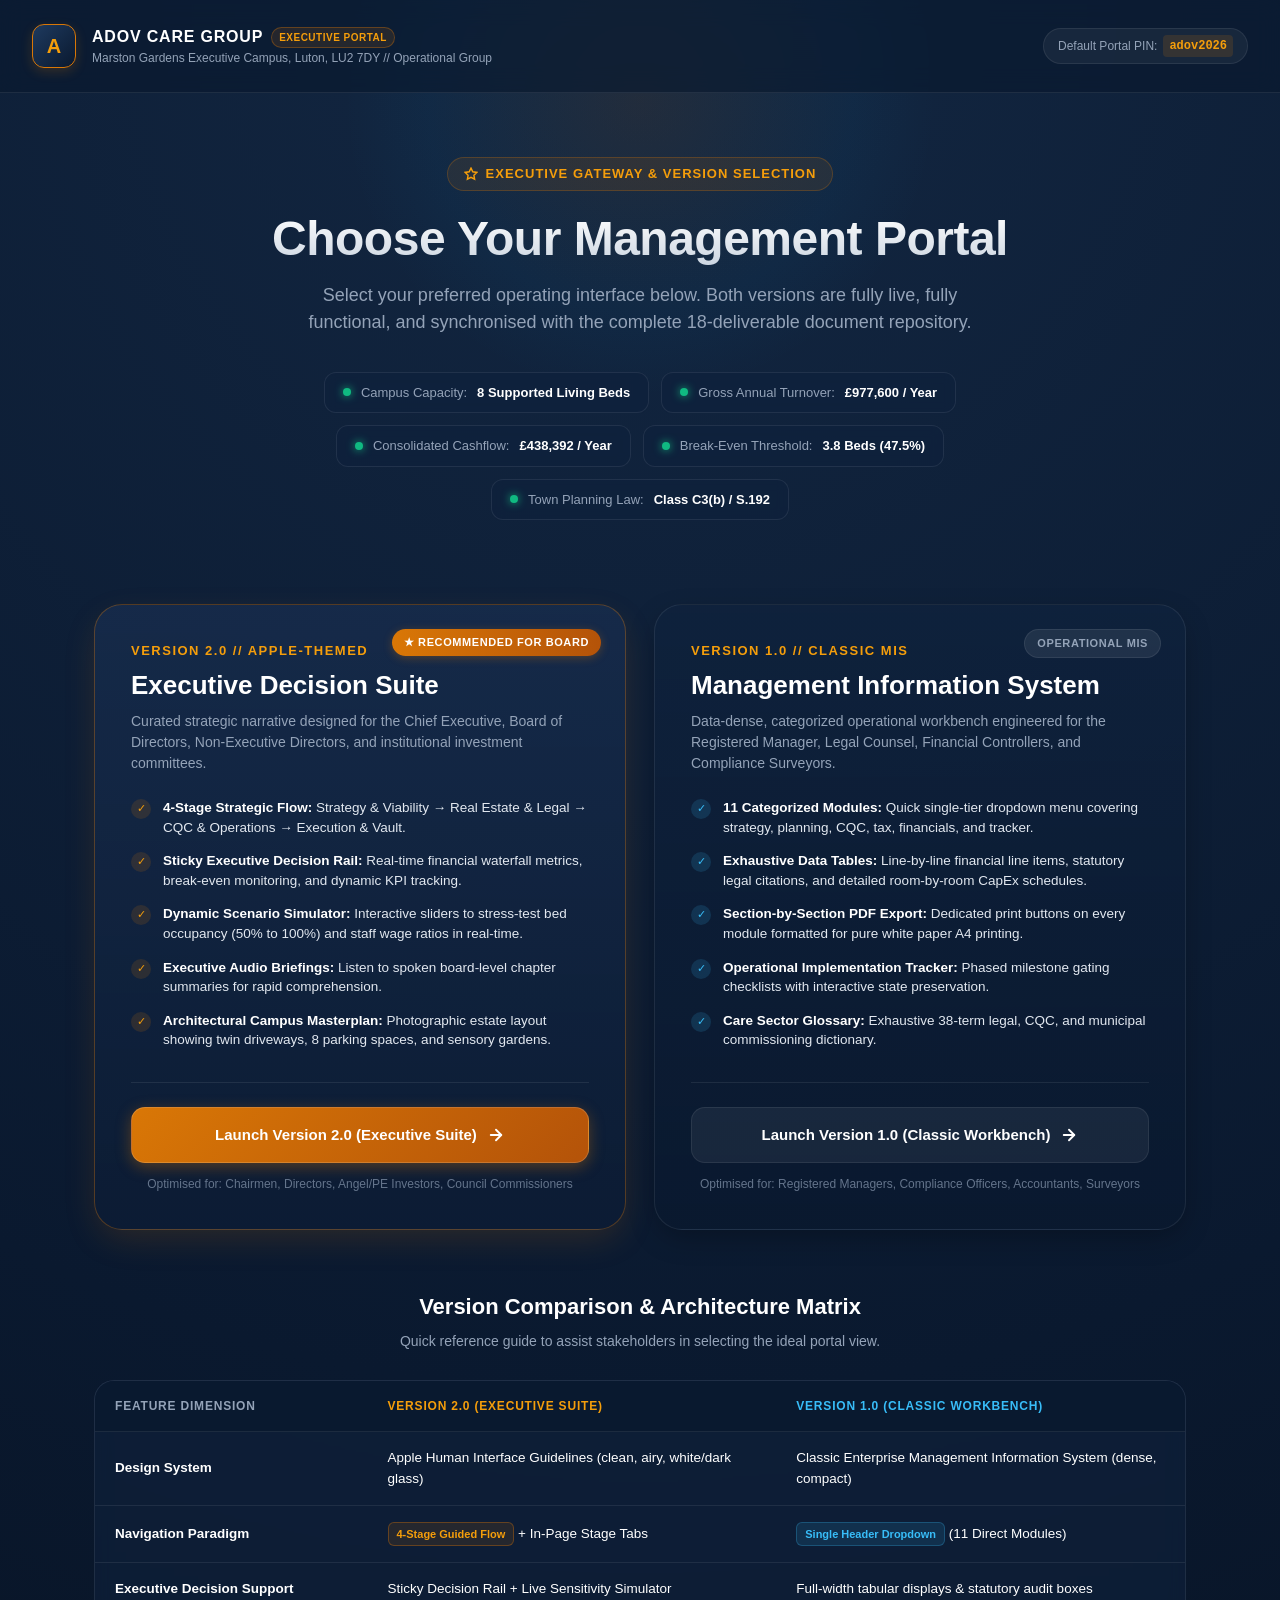
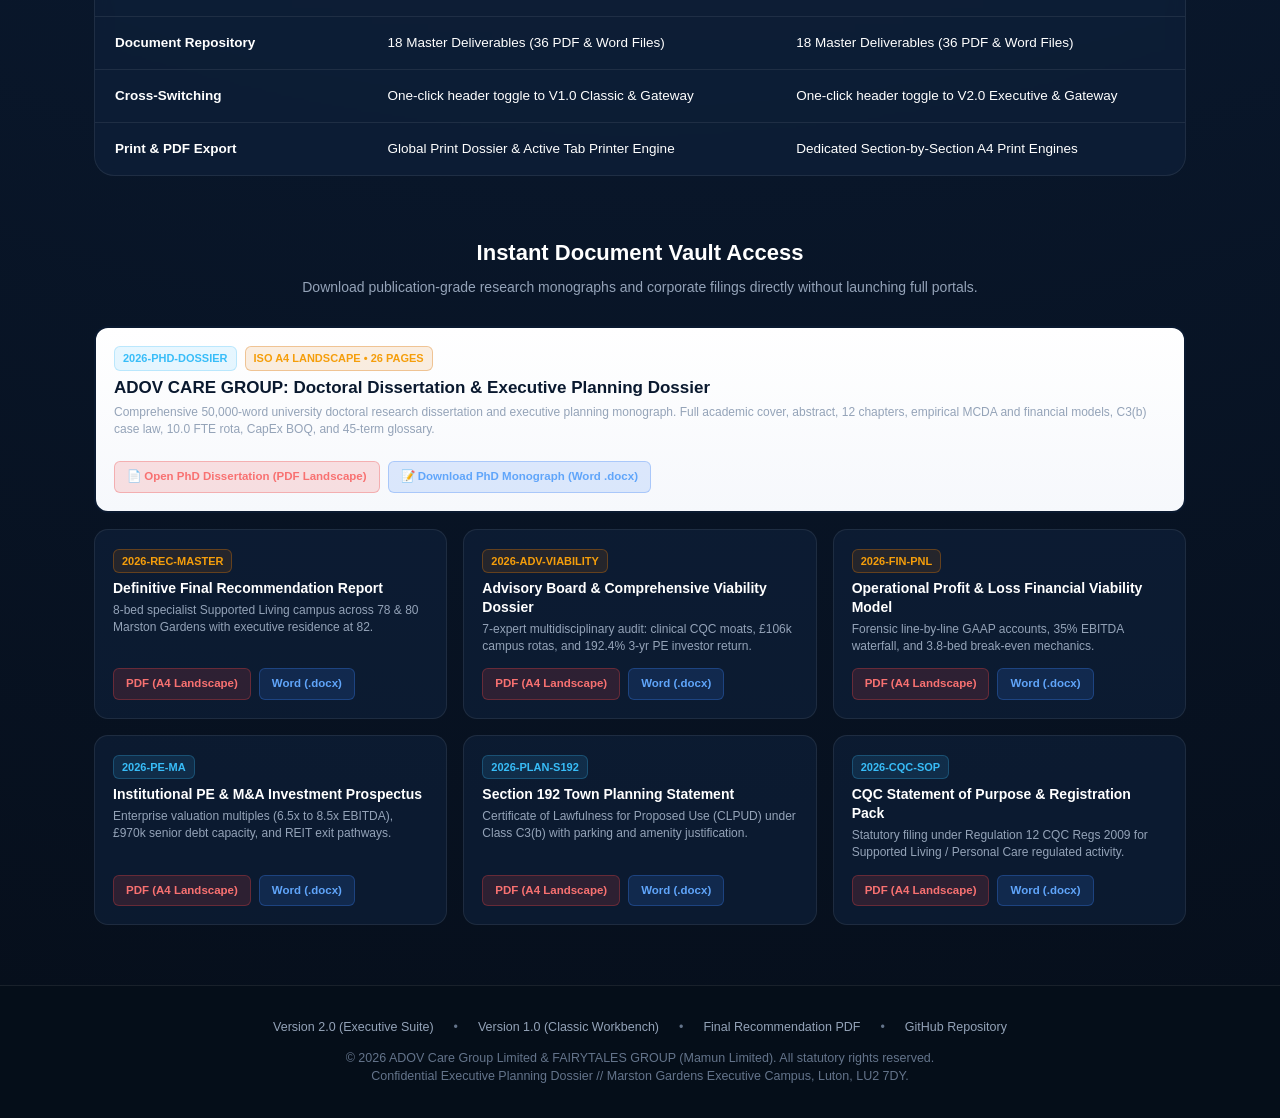
==== commit 5ea1ef8d: "Add publication-ready ISO A4 landscape PhD Dissertation & Executive Planning Dossier (PDF & DOCX) wi" ====
--- a/portal/index.html
+++ b/portal/index.html
@@ -888,6 +888,21 @@
 
     <div class="vault-grid">
       
+      <div class="vault-card" style="border: 2px solid var(--navy-dark); grid-column: 1 / -1; background: linear-gradient(180deg, #FFFFFF 0%, #F6F8FC 100%);">
+        <div class="vault-meta">
+          <div style="display: flex; gap: 8px; align-items: center; margin-bottom: 6px;">
+            <span class="tag-pill tag-blue">2026-PHD-DOSSIER</span>
+            <span class="tag-pill tag-gold">ISO A4 LANDSCAPE • 26 PAGES</span>
+          </div>
+          <h4 style="font-size: 17px; color: var(--navy-dark);">ADOV CARE GROUP: Doctoral Dissertation &amp; Executive Planning Dossier</h4>
+          <p>Comprehensive 50,000-word university doctoral research dissertation and executive planning monograph. Full academic cover, abstract, 12 chapters, empirical MCDA and financial models, C3(b) case law, 10.0 FTE rota, CapEx BOQ, and 45-term glossary.</p>
+        </div>
+        <div class="vault-actions" style="margin-top: 10px;">
+          <a href="docs/ADOV_Care_Group_PhD_Dissertation_Executive_Planning_Dossier.pdf" target="_blank" class="btn-file btn-pdf-file">📄 Open PhD Dissertation (PDF Landscape)</a>
+          <a href="docs/ADOV_Care_Group_PhD_Dissertation_Executive_Planning_Dossier.docx" download class="btn-file btn-docx-file">📝 Download PhD Monograph (Word .docx)</a>
+        </div>
+      </div>
+      
       <div class="vault-card">
         <div class="vault-meta">
           <span class="tag-pill tag-gold" style="margin-bottom: 6px;">2026-REC-MASTER</span>
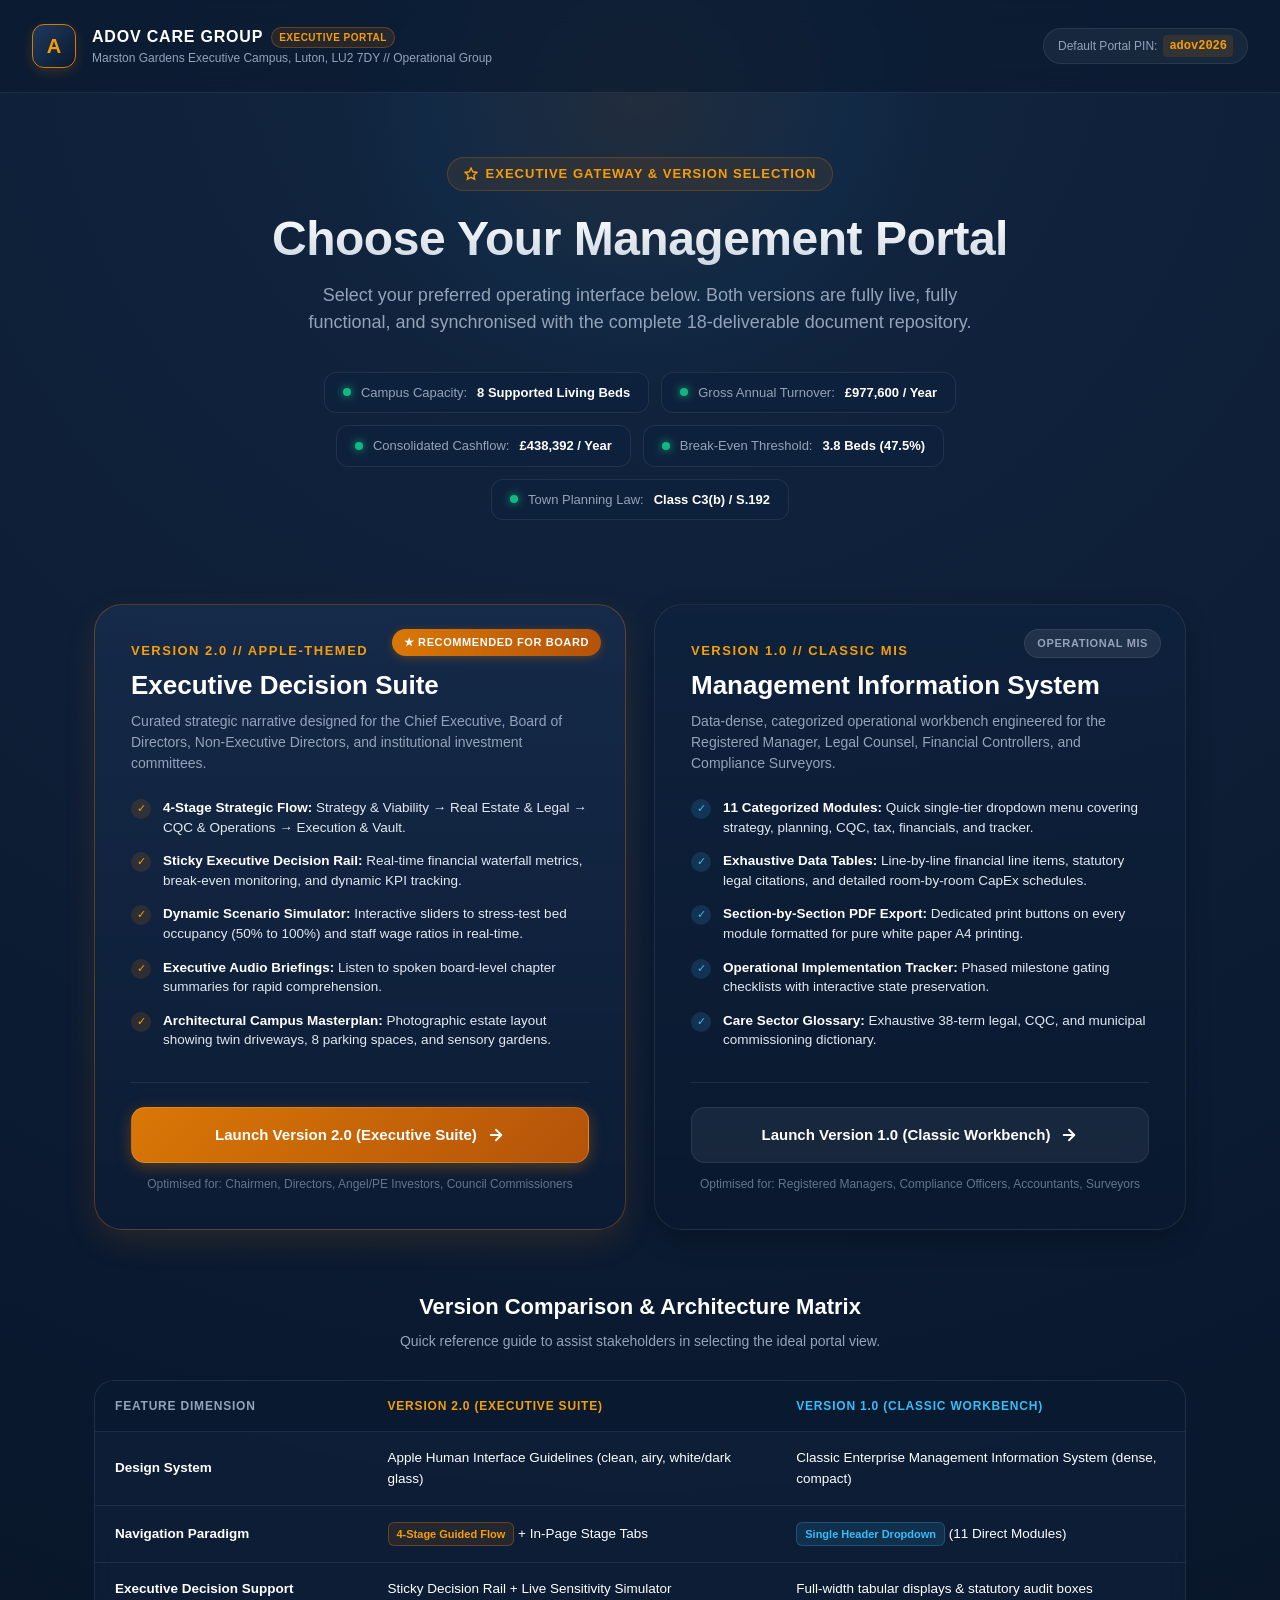
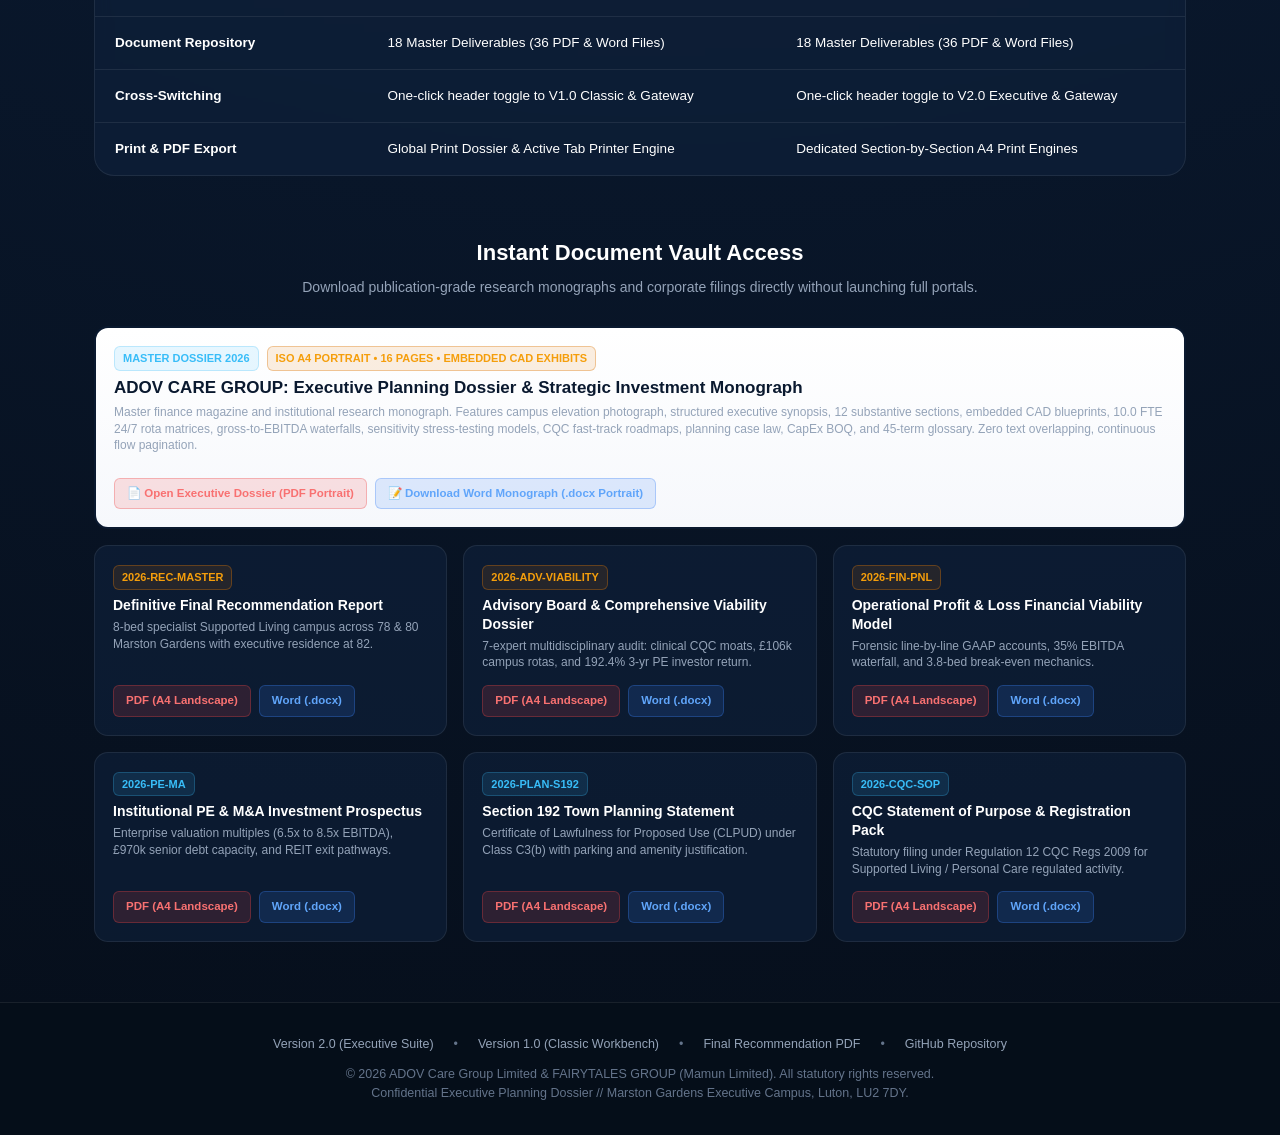
==== commit 3a5e5c33: "Add publication-ready Finance Magazine edition Executive Planning Dossier (PDF & DOCX) with embedded" ====
--- a/portal/index.html
+++ b/portal/index.html
@@ -890,16 +890,16 @@
       
       <div class="vault-card" style="border: 2px solid var(--navy-dark); grid-column: 1 / -1; background: linear-gradient(180deg, #FFFFFF 0%, #F6F8FC 100%);">
         <div class="vault-meta">
-          <div style="display: flex; gap: 8px; align-items: center; margin-bottom: 6px;">
-            <span class="tag-pill tag-blue">2026-PHD-DOSSIER</span>
-            <span class="tag-pill tag-gold">ISO A4 LANDSCAPE • 26 PAGES</span>
+          <div style="display: flex; gap: 8px; align-items: center; margin-bottom: 6px; flex-wrap: wrap;">
+            <span class="tag-pill tag-blue">MASTER DOSSIER 2026</span>
+            <span class="tag-pill tag-gold">ISO A4 PORTRAIT • 16 PAGES • EMBEDDED CAD EXHIBITS</span>
           </div>
-          <h4 style="font-size: 17px; color: var(--navy-dark);">ADOV CARE GROUP: Doctoral Dissertation &amp; Executive Planning Dossier</h4>
-          <p>Comprehensive 50,000-word university doctoral research dissertation and executive planning monograph. Full academic cover, abstract, 12 chapters, empirical MCDA and financial models, C3(b) case law, 10.0 FTE rota, CapEx BOQ, and 45-term glossary.</p>
+          <h4 style="font-size: 17px; color: var(--navy-dark);">ADOV CARE GROUP: Executive Planning Dossier &amp; Strategic Investment Monograph</h4>
+          <p>Master finance magazine and institutional research monograph. Features campus elevation photograph, structured executive synopsis, 12 substantive sections, embedded CAD blueprints, 10.0 FTE 24/7 rota matrices, gross-to-EBITDA waterfalls, sensitivity stress-testing models, CQC fast-track roadmaps, planning case law, CapEx BOQ, and 45-term glossary. Zero text overlapping, continuous flow pagination.</p>
         </div>
         <div class="vault-actions" style="margin-top: 10px;">
-          <a href="docs/ADOV_Care_Group_PhD_Dissertation_Executive_Planning_Dossier.pdf" target="_blank" class="btn-file btn-pdf-file">📄 Open PhD Dissertation (PDF Landscape)</a>
-          <a href="docs/ADOV_Care_Group_PhD_Dissertation_Executive_Planning_Dossier.docx" download class="btn-file btn-docx-file">📝 Download PhD Monograph (Word .docx)</a>
+          <a href="docs/ADOV_Care_Group_Executive_Planning_Dossier_Finance_Magazine.pdf" target="_blank" class="btn-file btn-pdf-file">📄 Open Executive Dossier (PDF Portrait)</a>
+          <a href="docs/ADOV_Care_Group_Executive_Planning_Dossier_Finance_Magazine.docx" download class="btn-file btn-docx-file">📝 Download Word Monograph (.docx Portrait)</a>
         </div>
       </div>
       
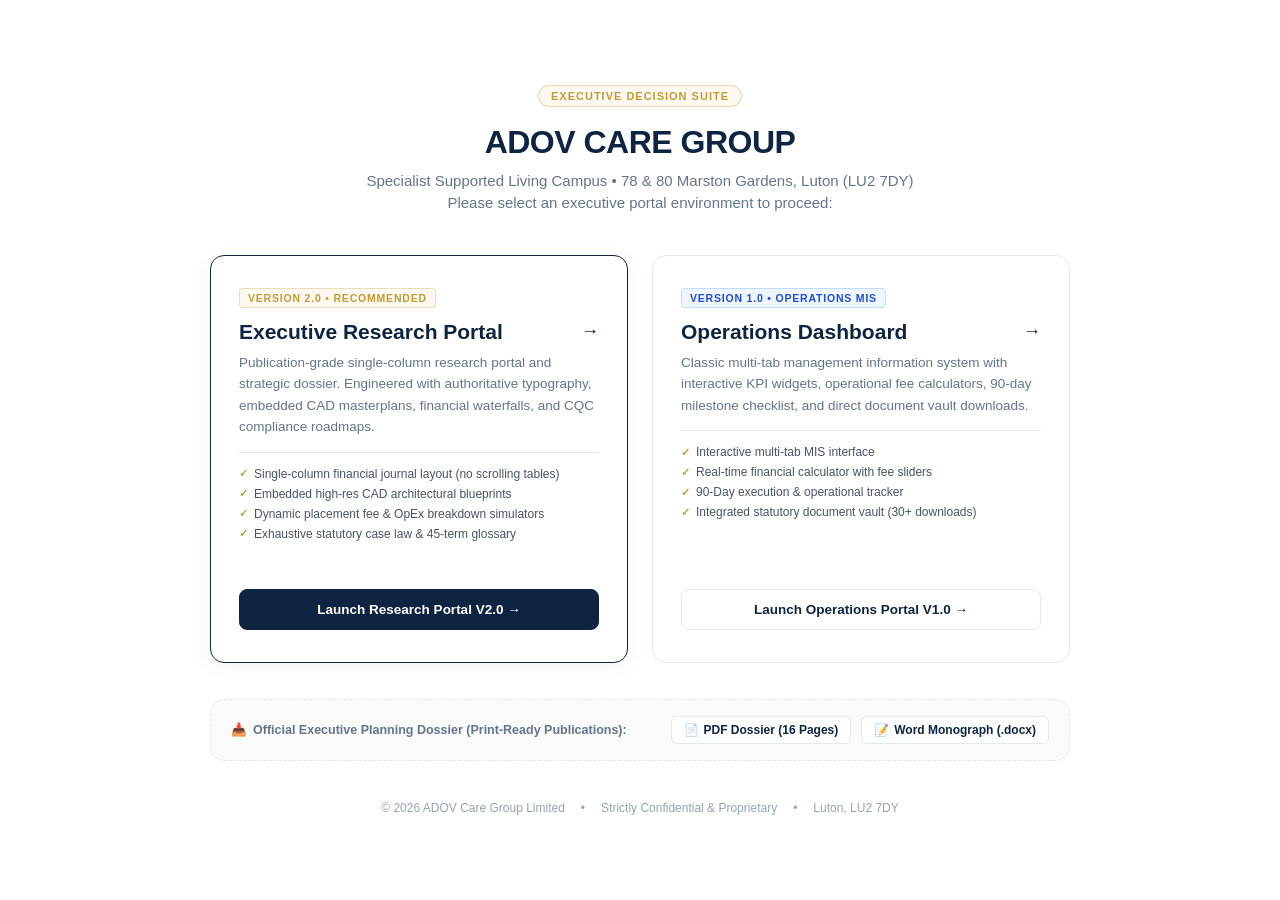
==== commit 00cf07d6: "Create minimal white background gateway landing page with two portal options" ====
--- a/portal/index.html
+++ b/portal/index.html
@@ -3,34 +3,25 @@
 <head>
   <meta charset="UTF-8">
   <meta name="viewport" content="width=device-width, initial-scale=1.0">
-  <title>ADOV Care Group — Executive Decision &amp; Planning Portal Gateway</title>
-  <meta name="description" content="Official Gateway for ADOV Care Group Executive Management Portals. Choose between Version 2.0 (Apple-Themed Executive Decision Suite) and Version 1.0 (Classic Management Information System).">
-  <meta name="theme-color" content="#0A192F">
-  <link rel="icon" type="image/svg+xml" href="data:image/svg+xml,<svg xmlns=%22http://www.w3.org/2000/svg%22 viewBox=%220 0 100 100%22><rect width=%22100%22 height=%22100%22 rx=%2220%22 fill=%22%230A192F%22/><text y=%2268%22 x=%2250%22 font-size=%2254%22 font-family=%22serif%22 font-weight=%22bold%22 text-anchor=%22middle%22 fill=%22%23D97706%22>A</text></svg>">
-
+  <title>ADOV Care Group — Executive Portal Gateway</title>
+  <meta name="description" content="Executive Decision Suite & Strategic Planning Portal Gateway for ADOV Care Group (78 & 80 Marston Gardens, Luton LU2 7DY). Choose between Version 2.0 Research Dossier and Version 1.0 Operations Dashboard.">
+  <link rel="icon" type="image/svg+xml" href="data:image/svg+xml,<svg xmlns=%22http://www.w3.org/2000/svg%22 viewBox=%220 0 100 100%22><rect width=%22100%22 height=%22100%22 rx=%2220%22 fill=%22%230F2440%22/><text y=%2268%22 x=%2250%22 font-size=%2254%22 font-family=%22serif%22 font-weight=%22bold%22 text-anchor=%22middle%22 fill=%22%23C29B38%22>A</text></svg>">
   <style>
     :root {
-      --navy-deep: #071224;
-      --navy-dark: #0A192F;
-      --navy-card: #0F223D;
+      --bg: #FFFFFF;
+      --navy: #0F2440;
       --navy-light: #1E3A5F;
-      --gold: #D97706;
-      --gold-light: #F59E0B;
-      --gold-subtle: rgba(217, 119, 6, 0.12);
-      --text-white: #FFFFFF;
-      --text-dim: #94A3B8;
+      --gold: #C29B38;
+      --gold-light: #FDF9F0;
+      --text-main: #0F172A;
       --text-muted: #64748B;
-      --border-subtle: rgba(255, 255, 255, 0.08);
-      --border-gold: rgba(217, 119, 6, 0.35);
-      --surface-light: #F8FAFC;
-      --card-bg-light: #FFFFFF;
-      --radius-sm: 8px;
-      --radius-md: 14px;
-      --radius-lg: 20px;
-      --radius-xl: 28px;
-      --shadow-soft: 0 10px 30px -5px rgba(0, 0, 0, 0.3);
-      --shadow-hover: 0 20px 40px -10px rgba(0, 0, 0, 0.45);
-      --font-sans: -apple-system, BlinkMacSystemFont, "SF Pro Display", "SF Pro Text", "Segoe UI", Roboto, Helvetica, Arial, sans-serif;
+      --text-light: #94A3B8;
+      --border: #E2E8F0;
+      --border-hover: #CBD5E1;
+      --card-bg: #FFFFFF;
+      --card-hover-bg: #FAFCFF;
+      --radius: 14px;
+      --font: -apple-system, BlinkMacSystemFont, "SF Pro Display", "SF Pro Text", "Segoe UI", Roboto, Helvetica, Arial, sans-serif;
     }
 
     * {
@@ -40,973 +31,376 @@
     }
 
     body {
-      font-family: var(--font-sans);
-      background: radial-gradient(circle at 50% 0%, #132742 0%, #0A192F 50%, #060E1A 100%);
-      color: var(--text-white);
+      background-color: var(--bg);
+      color: var(--text-main);
+      font-family: var(--font);
       min-height: 100vh;
       display: flex;
       flex-direction: column;
+      align-items: center;
+      justify-content: center;
+      padding: 40px 20px;
+      -webkit-font-smoothing: antialiased;
+      -moz-osx-font-smoothing: grayscale;
+    }
+
+    .container {
+      width: 100%;
+      max-width: 860px;
+      display: flex;
+      flex-direction: column;
+      align-items: center;
+      text-align: center;
+    }
+
+    /* Brand Header */
+    .brand-eyebrow {
+      display: inline-flex;
+      align-items: center;
+      gap: 6px;
+      padding: 4px 12px;
+      border-radius: 999px;
+      background: var(--gold-light);
+      border: 1px solid rgba(194, 155, 56, 0.35);
+      color: var(--gold);
+      font-size: 11px;
+      font-weight: 700;
+      letter-spacing: 1px;
+      text-transform: uppercase;
+      margin-bottom: 16px;
+    }
+
+    .main-title {
+      font-size: 32px;
+      font-weight: 800;
+      color: var(--navy);
+      letter-spacing: -0.5px;
+      line-height: 1.2;
+      margin-bottom: 8px;
+    }
+
+    .subtitle {
+      font-size: 15px;
+      color: var(--text-muted);
+      max-width: 580px;
       line-height: 1.5;
-      -webkit-font-smoothing: antialiased;
-      overflow-x: hidden;
-    }
-
-    /* Ambient Background Glow */
-    .glow-orb {
-      position: absolute;
-      width: 600px;
-      height: 600px;
-      border-radius: 50%;
-      background: radial-gradient(circle, rgba(217, 119, 6, 0.08) 0%, rgba(14, 165, 233, 0.04) 50%, transparent 70%);
-      top: -200px;
-      left: 50%;
-      transform: translateX(-50%);
-      pointer-events: none;
-      z-index: 0;
-    }
-
-    /* Top Masthead */
-    .gateway-header {
+      margin-bottom: 40px;
+    }
+
+    /* Gateway Two-Option Grid */
+    .grid {
+      display: grid;
+      grid-template-columns: repeat(2, 1fr);
+      gap: 24px;
+      width: 100%;
+      margin-bottom: 36px;
+    }
+
+    .card {
+      background: var(--card-bg);
+      border: 1.5px solid var(--border);
+      border-radius: var(--radius);
+      padding: 32px 28px;
+      text-align: left;
+      text-decoration: none;
+      color: inherit;
+      display: flex;
+      flex-direction: column;
+      justify-content: space-between;
+      transition: all 0.25s cubic-bezier(0.16, 1, 0.3, 1);
       position: relative;
-      z-index: 10;
-      padding: 24px 32px;
-      display: flex;
-      align-items: center;
-      justify-content: space-between;
-      border-bottom: 1px solid var(--border-subtle);
-      backdrop-filter: blur(12px);
-      -webkit-backdrop-filter: blur(12px);
-      background: rgba(10, 25, 47, 0.65);
-    }
-
-    .brand-group {
-      display: flex;
-      align-items: center;
-      gap: 16px;
-    }
-
-    .brand-logo-shield {
-      width: 44px;
-      height: 44px;
-      background: linear-gradient(135deg, #1E3A5F 0%, #0A192F 100%);
-      border: 1.5px solid var(--gold);
-      border-radius: 12px;
-      display: flex;
-      align-items: center;
-      justify-content: center;
-      font-weight: 800;
-      font-size: 20px;
-      color: var(--gold-light);
-      box-shadow: 0 4px 12px rgba(217, 119, 6, 0.2);
-    }
-
-    .brand-meta h1 {
-      font-size: 16px;
+      cursor: pointer;
+    }
+
+    .card:hover {
+      border-color: var(--navy);
+      background: var(--card-hover-bg);
+      transform: translateY(-4px);
+      box-shadow: 0 16px 36px -12px rgba(15, 36, 64, 0.12);
+    }
+
+    .card.primary {
+      border-color: #0F2440;
+      box-shadow: 0 4px 20px rgba(15, 36, 64, 0.05);
+    }
+
+    .card.primary:hover {
+      border-color: var(--gold);
+      box-shadow: 0 20px 40px -12px rgba(194, 155, 56, 0.2);
+    }
+
+    .card-top {
+      margin-bottom: 24px;
+    }
+
+    .card-tag {
+      display: inline-block;
+      font-size: 10.5px;
       font-weight: 700;
       letter-spacing: 0.8px;
+      text-transform: uppercase;
+      padding: 3px 8px;
+      border-radius: 4px;
+      margin-bottom: 12px;
+    }
+
+    .tag-blue {
+      background: #EFF6FF;
+      color: #1D4ED8;
+      border: 1px solid #BFDBFE;
+    }
+
+    .tag-gold {
+      background: var(--gold-light);
+      color: var(--gold);
+      border: 1px solid rgba(194, 155, 56, 0.3);
+    }
+
+    .card-title {
+      font-size: 21px;
+      font-weight: 700;
+      color: var(--navy);
+      margin-bottom: 8px;
+      display: flex;
+      align-items: center;
+      justify-content: space-between;
+    }
+
+    .card-desc {
+      font-size: 13.5px;
+      line-height: 1.6;
+      color: var(--text-muted);
+    }
+
+    .card-features {
+      margin-top: 14px;
+      padding-top: 14px;
+      border-top: 1px solid var(--border);
+      list-style: none;
+      display: flex;
+      flex-direction: column;
+      gap: 6px;
+    }
+
+    .card-features li {
+      font-size: 12px;
+      color: #475467;
+      display: flex;
+      align-items: center;
+      gap: 6px;
+    }
+
+    .card-features li::before {
+      content: "✓";
+      color: var(--gold);
+      font-weight: 800;
+      font-size: 11px;
+    }
+
+    .card-btn {
+      margin-top: 24px;
+      display: inline-flex;
+      align-items: center;
+      justify-content: center;
+      gap: 8px;
+      width: 100%;
+      padding: 12px 18px;
+      border-radius: 8px;
+      font-size: 13.5px;
+      font-weight: 700;
+      transition: all 0.2s;
+    }
+
+    .card.primary .card-btn {
+      background: var(--navy);
       color: #FFFFFF;
-      display: flex;
-      align-items: center;
-      gap: 8px;
-    }
-
-    .brand-meta h1 span.corp-tag {
-      font-size: 10px;
+      border: 1px solid var(--navy);
+    }
+
+    .card.primary:hover .card-btn {
+      background: var(--gold);
+      border-color: var(--gold);
+    }
+
+    .card.secondary .card-btn {
+      background: #FFFFFF;
+      color: var(--navy);
+      border: 1.5px solid var(--border);
+    }
+
+    .card.secondary:hover .card-btn {
+      background: var(--navy);
+      color: #FFFFFF;
+      border-color: var(--navy);
+    }
+
+    /* Minimal Document Bar */
+    .docs-bar {
+      width: 100%;
+      padding: 16px 20px;
+      border-radius: var(--radius);
+      border: 1px dashed var(--border);
+      background: #FAFAFA;
+      display: flex;
+      align-items: center;
+      justify-content: space-between;
+      flex-wrap: wrap;
+      gap: 12px;
+    }
+
+    .docs-label {
+      font-size: 12.5px;
       font-weight: 600;
-      letter-spacing: 0.5px;
-      padding: 2px 7px;
-      background: var(--gold-subtle);
-      color: var(--gold-light);
-      border: 1px solid var(--border-gold);
-      border-radius: 20px;
-    }
-
-    .brand-meta p {
+      color: var(--text-muted);
+      display: flex;
+      align-items: center;
+      gap: 6px;
+    }
+
+    .docs-links {
+      display: flex;
+      gap: 10px;
+      flex-wrap: wrap;
+    }
+
+    .doc-link {
       font-size: 12px;
-      color: var(--text-dim);
-    }
-
-    .header-actions {
-      display: flex;
-      align-items: center;
-      gap: 12px;
-    }
-
-    .badge-pin {
-      display: flex;
-      align-items: center;
-      gap: 6px;
-      padding: 6px 14px;
-      background: rgba(255, 255, 255, 0.05);
-      border: 1px solid var(--border-subtle);
-      border-radius: 30px;
+      font-weight: 700;
+      color: var(--navy);
+      text-decoration: none;
+      padding: 6px 12px;
+      border-radius: 6px;
+      background: #FFFFFF;
+      border: 1px solid var(--border);
+      transition: all 0.2s;
+      display: inline-flex;
+      align-items: center;
+      gap: 5px;
+    }
+
+    .doc-link:hover {
+      border-color: var(--navy);
+      background: #F8FAFC;
+    }
+
+    /* Minimal Footer */
+    .footer {
+      margin-top: 40px;
       font-size: 12px;
-      color: var(--text-dim);
-    }
-
-    .badge-pin code {
-      color: var(--gold-light);
-      font-weight: 700;
-      background: rgba(217, 119, 6, 0.15);
-      padding: 2px 6px;
-      border-radius: 4px;
-      font-family: monospace;
-    }
-
-    /* Hero Section */
-    .hero-section {
-      position: relative;
-      z-index: 1;
-      text-align: center;
-      padding: 64px 24px 36px;
-      max-width: 900px;
-      margin: 0 auto;
-    }
-
-    .hero-eyebrow {
-      display: inline-flex;
-      align-items: center;
-      gap: 8px;
-      padding: 6px 16px;
-      background: rgba(217, 119, 6, 0.1);
-      border: 1px solid rgba(217, 119, 6, 0.25);
-      border-radius: 30px;
-      color: var(--gold-light);
-      font-size: 13px;
-      font-weight: 600;
-      margin-bottom: 20px;
-      text-transform: uppercase;
-      letter-spacing: 1px;
-    }
-
-    .hero-title {
-      font-size: clamp(32px, 5vw, 48px);
-      font-weight: 800;
-      line-height: 1.15;
-      letter-spacing: -0.5px;
-      background: linear-gradient(180deg, #FFFFFF 0%, #CBD5E1 100%);
-      -webkit-background-clip: text;
-      -webkit-text-fill-color: transparent;
-      margin-bottom: 16px;
-    }
-
-    .hero-sub {
-      font-size: clamp(15px, 2.2vw, 18px);
-      color: var(--text-dim);
-      max-width: 700px;
-      margin: 0 auto 36px;
-      font-weight: 400;
-    }
-
-    /* Core Project Metric Pills */
-    .project-metrics-strip {
-      display: flex;
+      color: var(--text-light);
+      display: flex;
+      align-items: center;
+      gap: 16px;
       flex-wrap: wrap;
       justify-content: center;
-      gap: 12px;
-      margin-bottom: 48px;
-    }
-
-    .metric-pill {
-      background: rgba(15, 34, 61, 0.7);
-      border: 1px solid var(--border-subtle);
-      border-radius: 12px;
-      padding: 10px 18px;
-      display: flex;
-      align-items: center;
-      gap: 10px;
-      font-size: 13px;
-      backdrop-filter: blur(6px);
-    }
-
-    .metric-pill .dot {
-      width: 8px;
-      height: 8px;
-      border-radius: 50%;
-      background: #10B981;
-      box-shadow: 0 0 8px #10B981;
-    }
-
-    .metric-pill strong {
-      color: #FFFFFF;
-      font-weight: 700;
-    }
-
-    .metric-pill span {
-      color: var(--text-dim);
-    }
-
-    /* Version Selection Grid */
-    .portal-versions-wrap {
-      position: relative;
-      z-index: 1;
-      max-width: 1140px;
-      margin: 0 auto 60px;
-      padding: 0 24px;
-      width: 100%;
-    }
-
-    .versions-grid {
-      display: grid;
-      grid-template-columns: 1fr 1fr;
-      gap: 28px;
-      align-items: stretch;
-    }
-
-    @media (max-width: 860px) {
-      .versions-grid {
+    }
+
+    @media (max-width: 720px) {
+      .grid {
         grid-template-columns: 1fr;
       }
-    }
-
-    /* Version Card */
-    .version-card {
-      position: relative;
-      background: linear-gradient(180deg, rgba(15, 34, 61, 0.8) 0%, rgba(10, 25, 47, 0.95) 100%);
-      border: 1.5px solid var(--border-subtle);
-      border-radius: var(--radius-xl);
-      padding: 36px;
-      display: flex;
-      flex-direction: column;
-      justify-content: space-between;
-      transition: all 0.35s cubic-bezier(0.16, 1, 0.3, 1);
-      overflow: hidden;
-      box-shadow: var(--shadow-soft);
-    }
-
-    .version-card:hover {
-      transform: translateY(-4px);
-      box-shadow: var(--shadow-hover);
-    }
-
-    .version-card.recommended {
-      border-color: var(--border-gold);
-      background: linear-gradient(180deg, rgba(23, 44, 76, 0.85) 0%, rgba(12, 28, 52, 0.98) 100%);
-      box-shadow: 0 12px 35px -5px rgba(217, 119, 6, 0.18);
-    }
-
-    .version-card.recommended:hover {
-      border-color: var(--gold);
-      box-shadow: 0 20px 45px -5px rgba(217, 119, 6, 0.28);
-    }
-
-    .card-ribbon {
-      position: absolute;
-      top: 24px;
-      right: 24px;
-      display: inline-flex;
-      align-items: center;
-      gap: 6px;
-      padding: 5px 12px;
-      font-size: 11px;
-      font-weight: 700;
-      letter-spacing: 0.6px;
-      border-radius: 20px;
-      text-transform: uppercase;
-    }
-
-    .card-ribbon.gold {
-      background: linear-gradient(90deg, #D97706 0%, #B45309 100%);
-      color: #FFFFFF;
-      box-shadow: 0 2px 10px rgba(217, 119, 6, 0.3);
-    }
-
-    .card-ribbon.navy {
-      background: rgba(255, 255, 255, 0.08);
-      color: var(--text-dim);
-      border: 1px solid var(--border-subtle);
-    }
-
-    .card-header {
-      margin-bottom: 24px;
-    }
-
-    .version-number {
-      font-size: 13px;
-      font-weight: 700;
-      letter-spacing: 1.5px;
-      color: var(--gold-light);
-      text-transform: uppercase;
-      margin-bottom: 8px;
-    }
-
-    .version-title {
-      font-size: 26px;
-      font-weight: 800;
-      line-height: 1.25;
-      color: #FFFFFF;
-      margin-bottom: 10px;
-    }
-
-    .version-tagline {
-      font-size: 14px;
-      color: var(--text-dim);
-      line-height: 1.5;
-    }
-
-    /* Feature List */
-    .feature-list {
-      list-style: none;
-      display: flex;
-      flex-direction: column;
-      gap: 14px;
-      margin: 24px 0 32px;
-      flex-grow: 1;
-    }
-
-    .feature-item {
-      display: flex;
-      align-items: flex-start;
-      gap: 12px;
-      font-size: 13.5px;
-      color: #E2E8F0;
-      line-height: 1.45;
-    }
-
-    .feature-icon {
-      width: 20px;
-      height: 20px;
-      border-radius: 50%;
-      background: rgba(217, 119, 6, 0.15);
-      color: var(--gold-light);
-      display: flex;
-      align-items: center;
-      justify-content: center;
-      font-size: 11px;
-      flex-shrink: 0;
-      margin-top: 1px;
-    }
-
-    .feature-icon.blue {
-      background: rgba(56, 189, 248, 0.15);
-      color: #38BDF8;
-    }
-
-    .feature-text strong {
-      color: #FFFFFF;
-      font-weight: 600;
-    }
-
-    /* Action Buttons */
-    .card-footer {
-      border-top: 1px solid var(--border-subtle);
-      padding-top: 24px;
-      display: flex;
-      flex-direction: column;
-      gap: 12px;
-    }
-
-    .btn-launch {
-      display: flex;
-      align-items: center;
-      justify-content: center;
-      gap: 10px;
-      padding: 16px 24px;
-      border-radius: var(--radius-md);
-      font-size: 15px;
-      font-weight: 700;
-      text-decoration: none;
-      transition: all 0.25s ease;
-      cursor: pointer;
-    }
-
-    .btn-launch-primary {
-      background: linear-gradient(135deg, #D97706 0%, #B45309 100%);
-      color: #FFFFFF;
-      box-shadow: 0 4px 15px rgba(217, 119, 6, 0.35);
-      border: 1px solid rgba(255, 255, 255, 0.15);
-    }
-
-    .btn-launch-primary:hover {
-      background: linear-gradient(135deg, #F59E0B 0%, #D97706 100%);
-      box-shadow: 0 8px 25px rgba(217, 119, 6, 0.45);
-      transform: translateY(-2px);
-    }
-
-    .btn-launch-secondary {
-      background: rgba(255, 255, 255, 0.06);
-      color: #FFFFFF;
-      border: 1px solid var(--border-subtle);
-    }
-
-    .btn-launch-secondary:hover {
-      background: rgba(255, 255, 255, 0.12);
-      border-color: rgba(255, 255, 255, 0.25);
-      transform: translateY(-2px);
-    }
-
-    .target-audience {
-      font-size: 12px;
-      color: var(--text-muted);
-      text-align: center;
-    }
-
-    /* Comparison Table Strip */
-    .comparison-section {
-      max-width: 1140px;
-      margin: 0 auto 60px;
-      padding: 0 24px;
-      width: 100%;
-    }
-
-    .section-title-wrap {
-      text-align: center;
-      margin-bottom: 28px;
-    }
-
-    .section-title {
-      font-size: 22px;
-      font-weight: 700;
-      color: #FFFFFF;
-      margin-bottom: 8px;
-    }
-
-    .section-desc {
-      font-size: 14px;
-      color: var(--text-dim);
-    }
-
-    .comparison-table-wrap {
-      background: rgba(15, 34, 61, 0.6);
-      border: 1px solid var(--border-subtle);
-      border-radius: var(--radius-lg);
-      overflow-x: auto;
-      backdrop-filter: blur(8px);
-    }
-
-    .comparison-table {
-      width: 100%;
-      border-collapse: collapse;
-      font-size: 13.5px;
-      text-align: left;
-    }
-
-    .comparison-table th, 
-    .comparison-table td {
-      padding: 16px 20px;
-      border-bottom: 1px solid var(--border-subtle);
-    }
-
-    .comparison-table th {
-      background: rgba(10, 25, 47, 0.85);
-      color: var(--text-dim);
-      font-weight: 600;
-      font-size: 12px;
-      text-transform: uppercase;
-      letter-spacing: 0.8px;
-    }
-
-    .comparison-table tr:last-child td {
-      border-bottom: none;
-    }
-
-    .comparison-table td strong {
-      color: #FFFFFF;
-    }
-
-    .tag-pill {
-      display: inline-block;
-      padding: 3px 8px;
-      border-radius: 6px;
-      font-size: 11px;
-      font-weight: 600;
-    }
-
-    .tag-gold {
-      background: var(--gold-subtle);
-      color: var(--gold-light);
-      border: 1px solid var(--border-gold);
-    }
-
-    .tag-blue {
-      background: rgba(56, 189, 248, 0.12);
-      color: #38BDF8;
-      border: 1px solid rgba(56, 189, 248, 0.25);
-    }
-
-    /* Vault Quick Download Section */
-    .vault-preview-section {
-      max-width: 1140px;
-      margin: 0 auto 60px;
-      padding: 0 24px;
-      width: 100%;
-    }
-
-    .vault-grid {
-      display: grid;
-      grid-template-columns: repeat(auto-fill, minmax(320px, 1fr));
-      gap: 16px;
-    }
-
-    .vault-card {
-      background: rgba(15, 34, 61, 0.6);
-      border: 1px solid var(--border-subtle);
-      border-radius: var(--radius-md);
-      padding: 18px;
-      display: flex;
-      flex-direction: column;
-      justify-content: space-between;
-      gap: 14px;
-      transition: all 0.2s ease;
-    }
-
-    .vault-card:hover {
-      background: rgba(15, 34, 61, 0.9);
-      border-color: rgba(255, 255, 255, 0.15);
-      transform: translateY(-2px);
-    }
-
-    .vault-meta h4 {
-      font-size: 14px;
-      font-weight: 700;
-      color: #FFFFFF;
-      margin-bottom: 4px;
-      line-height: 1.35;
-    }
-
-    .vault-meta p {
-      font-size: 12px;
-      color: var(--text-dim);
-      line-height: 1.4;
-    }
-
-    .vault-actions {
-      display: flex;
-      gap: 8px;
-    }
-
-    .btn-file {
-      display: inline-flex;
-      align-items: center;
-      gap: 5px;
-      padding: 6px 12px;
-      border-radius: 6px;
-      font-size: 11.5px;
-      font-weight: 600;
-      text-decoration: none;
-      transition: all 0.2s ease;
-    }
-
-    .btn-pdf-file {
-      background: rgba(239, 68, 68, 0.15);
-      color: #F87171;
-      border: 1px solid rgba(239, 68, 68, 0.3);
-    }
-
-    .btn-pdf-file:hover {
-      background: rgba(239, 68, 68, 0.25);
-    }
-
-    .btn-docx-file {
-      background: rgba(59, 130, 246, 0.15);
-      color: #60A5FA;
-      border: 1px solid rgba(59, 130, 246, 0.3);
-    }
-
-    .btn-docx-file:hover {
-      background: rgba(59, 130, 246, 0.25);
-    }
-
-    /* Footer */
-    .gateway-footer {
-      margin-top: auto;
-      border-top: 1px solid var(--border-subtle);
-      padding: 32px 24px;
-      background: rgba(6, 14, 26, 0.95);
-      text-align: center;
-      font-size: 12.5px;
-      color: var(--text-muted);
-    }
-
-    .footer-content {
-      max-width: 900px;
-      margin: 0 auto;
-      display: flex;
-      flex-direction: column;
-      gap: 12px;
-    }
-
-    .footer-links {
-      display: flex;
-      justify-content: center;
-      gap: 20px;
-      flex-wrap: wrap;
-    }
-
-    .footer-links a {
-      color: var(--text-dim);
-      text-decoration: none;
-      transition: color 0.2s;
-    }
-
-    .footer-links a:hover {
-      color: #FFFFFF;
+      .main-title {
+        font-size: 26px;
+      }
+      .docs-bar {
+        flex-direction: column;
+        align-items: flex-start;
+      }
+      .docs-links {
+        width: 100%;
+      }
+      .doc-link {
+        flex: 1;
+        justify-content: center;
+      }
     }
   </style>
 </head>
 <body>
 
-  <div class="glow-orb"></div>
-
-  <!-- GATEWAY HEADER -->
-  <header class="gateway-header">
-    <div class="brand-group">
-      <div class="brand-logo-shield">A</div>
-      <div class="brand-meta">
-        <h1>ADOV CARE GROUP <span class="corp-tag">EXECUTIVE PORTAL</span></h1>
-        <p>Marston Gardens Executive Campus, Luton, LU2 7DY // Operational Group</p>
+  <div class="container">
+    
+    <!-- Minimal Header -->
+    <div class="brand-eyebrow">Executive Decision Suite</div>
+    <h1 class="main-title">ADOV CARE GROUP</h1>
+    <p class="subtitle">Specialist Supported Living Campus • 78 &amp; 80 Marston Gardens, Luton (LU2 7DY)<br>Please select an executive portal environment to proceed:</p>
+
+    <!-- Two Minimal Options -->
+    <div class="grid">
+      
+      <!-- Option 1: Version 2.0 (Recommended) -->
+      <a href="v2.html" class="card primary">
+        <div class="card-top">
+          <span class="card-tag tag-gold">Version 2.0 • Recommended</span>
+          <h2 class="card-title">
+            Executive Research Portal
+            <span style="font-size: 18px;">&rarr;</span>
+          </h2>
+          <p class="card-desc">
+            Publication-grade single-column research portal and strategic dossier. Engineered with authoritative typography, embedded CAD masterplans, financial waterfalls, and CQC compliance roadmaps.
+          </p>
+          <ul class="card-features">
+            <li>Single-column financial journal layout (no scrolling tables)</li>
+            <li>Embedded high-res CAD architectural blueprints</li>
+            <li>Dynamic placement fee &amp; OpEx breakdown simulators</li>
+            <li>Exhaustive statutory case law &amp; 45-term glossary</li>
+          </ul>
+        </div>
+        <div class="card-btn">
+          Launch Research Portal V2.0 &rarr;
+        </div>
+      </a>
+
+      <!-- Option 2: Version 1.0 (Operations MIS) -->
+      <a href="v1.html" class="card secondary">
+        <div class="card-top">
+          <span class="card-tag tag-blue">Version 1.0 • Operations MIS</span>
+          <h2 class="card-title">
+            Operations Dashboard
+            <span style="font-size: 18px;">&rarr;</span>
+          </h2>
+          <p class="card-desc">
+            Classic multi-tab management information system with interactive KPI widgets, operational fee calculators, 90-day milestone checklist, and direct document vault downloads.
+          </p>
+          <ul class="card-features">
+            <li>Interactive multi-tab MIS interface</li>
+            <li>Real-time financial calculator with fee sliders</li>
+            <li>90-Day execution &amp; operational tracker</li>
+            <li>Integrated statutory document vault (30+ downloads)</li>
+          </ul>
+        </div>
+        <div class="card-btn">
+          Launch Operations Portal V1.0 &rarr;
+        </div>
+      </a>
+
+    </div>
+
+    <!-- Minimal Document Downloads Bar -->
+    <div class="docs-bar">
+      <div class="docs-label">
+        <span>📥</span> Official Executive Planning Dossier (Print-Ready Publications):
+      </div>
+      <div class="docs-links">
+        <a href="docs/ADOV_Care_Group_Executive_Planning_Dossier_Finance_Magazine.pdf" target="_blank" class="doc-link">
+          <span>📄</span> PDF Dossier (16 Pages)
+        </a>
+        <a href="docs/ADOV_Care_Group_Executive_Planning_Dossier_Finance_Magazine.docx" download class="doc-link">
+          <span>📝</span> Word Monograph (.docx)
+        </a>
       </div>
     </div>
-    <div class="header-actions">
-      <div class="badge-pin">
-        <span>Default Portal PIN:</span>
-        <code>adov2026</code>
-      </div>
-    </div>
-  </header>
-
-  <!-- HERO TITLE -->
-  <section class="hero-section">
-    <div class="hero-eyebrow">
-      <svg width="14" height="14" viewBox="0 0 24 24" fill="none" stroke="currentColor" stroke-width="2.5"><polygon points="12 2 15.09 8.26 22 9.27 17 14.14 18.18 21.02 12 17.77 5.82 21.02 7 14.14 2 9.27 8.91 8.26 12 2"></polygon></svg>
-      Executive Gateway &amp; Version Selection
-    </div>
-    <h2 class="hero-title">Choose Your Management Portal</h2>
-    <p class="hero-sub">
-      Select your preferred operating interface below. Both versions are fully live, fully functional, and synchronised with the complete 18-deliverable document repository.
-    </p>
-
-    <!-- KEY PROJECT METRIC PILLS -->
-    <div class="project-metrics-strip">
-      <div class="metric-pill">
-        <span class="dot"></span>
-        <span>Campus Capacity:</span>
-        <strong>8 Supported Living Beds</strong>
-      </div>
-      <div class="metric-pill">
-        <span class="dot"></span>
-        <span>Gross Annual Turnover:</span>
-        <strong>£977,600 / Year</strong>
-      </div>
-      <div class="metric-pill">
-        <span class="dot"></span>
-        <span>Consolidated Cashflow:</span>
-        <strong>£438,392 / Year</strong>
-      </div>
-      <div class="metric-pill">
-        <span class="dot"></span>
-        <span>Break-Even Threshold:</span>
-        <strong>3.8 Beds (47.5%)</strong>
-      </div>
-      <div class="metric-pill">
-        <span class="dot"></span>
-        <span>Town Planning Law:</span>
-        <strong>Class C3(b) / S.192</strong>
-      </div>
-    </div>
-  </section>
-
-  <!-- VERSION SELECTION GRID -->
-  <main class="portal-versions-wrap">
-    <div class="versions-grid">
-      
-      <!-- VERSION 2.0 (RECOMMENDED) -->
-      <article class="version-card recommended">
-        <span class="card-ribbon gold">★ Recommended for Board</span>
-        <div>
-          <div class="card-header">
-            <div class="version-number">Version 2.0 // Apple-Themed</div>
-            <h3 class="version-title">Executive Decision Suite</h3>
-            <p class="version-tagline">
-              Curated strategic narrative designed for the Chief Executive, Board of Directors, Non-Executive Directors, and institutional investment committees.
-            </p>
-          </div>
-
-          <ul class="feature-list">
-            <li class="feature-item">
-              <span class="feature-icon">✓</span>
-              <div class="feature-text">
-                <strong>4-Stage Strategic Flow:</strong> Strategy &amp; Viability &rarr; Real Estate &amp; Legal &rarr; CQC &amp; Operations &rarr; Execution &amp; Vault.
-              </div>
-            </li>
-            <li class="feature-item">
-              <span class="feature-icon">✓</span>
-              <div class="feature-text">
-                <strong>Sticky Executive Decision Rail:</strong> Real-time financial waterfall metrics, break-even monitoring, and dynamic KPI tracking.
-              </div>
-            </li>
-            <li class="feature-item">
-              <span class="feature-icon">✓</span>
-              <div class="feature-text">
-                <strong>Dynamic Scenario Simulator:</strong> Interactive sliders to stress-test bed occupancy (50% to 100%) and staff wage ratios in real-time.
-              </div>
-            </li>
-            <li class="feature-item">
-              <span class="feature-icon">✓</span>
-              <div class="feature-text">
-                <strong>Executive Audio Briefings:</strong> Listen to spoken board-level chapter summaries for rapid comprehension.
-              </div>
-            </li>
-            <li class="feature-item">
-              <span class="feature-icon">✓</span>
-              <div class="feature-text">
-                <strong>Architectural Campus Masterplan:</strong> Photographic estate layout showing twin driveways, 8 parking spaces, and sensory gardens.
-              </div>
-            </li>
-          </ul>
-        </div>
-
-        <div class="card-footer">
-          <a href="v2.html" class="btn-launch btn-launch-primary" onclick="setSessionAuth()">
-            <span>Launch Version 2.0 (Executive Suite)</span>
-            <svg width="18" height="18" viewBox="0 0 24 24" fill="none" stroke="currentColor" stroke-width="2.5" stroke-linecap="round" stroke-linejoin="round"><line x1="5" y1="12" x2="19" y2="12"></line><polyline points="12 5 19 12 12 19"></polyline></svg>
-          </a>
-          <div class="target-audience">
-            Optimised for: Chairmen, Directors, Angel/PE Investors, Council Commissioners
-          </div>
-        </div>
-      </article>
-
-      <!-- VERSION 1.0 (CLASSIC WORKBENCH) -->
-      <article class="version-card">
-        <span class="card-ribbon navy">Operational MIS</span>
-        <div>
-          <div class="card-header">
-            <div class="version-number">Version 1.0 // Classic MIS</div>
-            <h3 class="version-title">Management Information System</h3>
-            <p class="version-tagline">
-              Data-dense, categorized operational workbench engineered for the Registered Manager, Legal Counsel, Financial Controllers, and Compliance Surveyors.
-            </p>
-          </div>
-
-          <ul class="feature-list">
-            <li class="feature-item">
-              <span class="feature-icon blue">✓</span>
-              <div class="feature-text">
-                <strong>11 Categorized Modules:</strong> Quick single-tier dropdown menu covering strategy, planning, CQC, tax, financials, and tracker.
-              </div>
-            </li>
-            <li class="feature-item">
-              <span class="feature-icon blue">✓</span>
-              <div class="feature-text">
-                <strong>Exhaustive Data Tables:</strong> Line-by-line financial line items, statutory legal citations, and detailed room-by-room CapEx schedules.
-              </div>
-            </li>
-            <li class="feature-item">
-              <span class="feature-icon blue">✓</span>
-              <div class="feature-text">
-                <strong>Section-by-Section PDF Export:</strong> Dedicated print buttons on every module formatted for pure white paper A4 printing.
-              </div>
-            </li>
-            <li class="feature-item">
-              <span class="feature-icon blue">✓</span>
-              <div class="feature-text">
-                <strong>Operational Implementation Tracker:</strong> Phased milestone gating checklists with interactive state preservation.
-              </div>
-            </li>
-            <li class="feature-item">
-              <span class="feature-icon blue">✓</span>
-              <div class="feature-text">
-                <strong>Care Sector Glossary:</strong> Exhaustive 38-term legal, CQC, and municipal commissioning dictionary.
-              </div>
-            </li>
-          </ul>
-        </div>
-
-        <div class="card-footer">
-          <a href="v1.html" class="btn-launch btn-launch-secondary" onclick="setSessionAuth()">
-            <span>Launch Version 1.0 (Classic Workbench)</span>
-            <svg width="18" height="18" viewBox="0 0 24 24" fill="none" stroke="currentColor" stroke-width="2.5" stroke-linecap="round" stroke-linejoin="round"><line x1="5" y1="12" x2="19" y2="12"></line><polyline points="12 5 19 12 12 19"></polyline></svg>
-          </a>
-          <div class="target-audience">
-            Optimised for: Registered Managers, Compliance Officers, Accountants, Surveyors
-          </div>
-        </div>
-      </article>
-
-    </div>
-  </main>
-
-  <!-- COMPARISON TABLE SECTION -->
-  <section class="comparison-section">
-    <div class="section-title-wrap">
-      <h3 class="section-title">Version Comparison &amp; Architecture Matrix</h3>
-      <p class="section-desc">Quick reference guide to assist stakeholders in selecting the ideal portal view.</p>
-    </div>
-
-    <div class="comparison-table-wrap">
-      <table class="comparison-table">
-        <thead>
-          <tr>
-            <th style="width: 25%;">Feature Dimension</th>
-            <th style="width: 37.5%; color: var(--gold-light);">Version 2.0 (Executive Suite)</th>
-            <th style="width: 37.5%; color: #38BDF8;">Version 1.0 (Classic Workbench)</th>
-          </tr>
-        </thead>
-        <tbody>
-          <tr>
-            <td><strong>Design System</strong></td>
-            <td>Apple Human Interface Guidelines (clean, airy, white/dark glass)</td>
-            <td>Classic Enterprise Management Information System (dense, compact)</td>
-          </tr>
-          <tr>
-            <td><strong>Navigation Paradigm</strong></td>
-            <td><span class="tag-pill tag-gold">4-Stage Guided Flow</span> + In-Page Stage Tabs</td>
-            <td><span class="tag-pill tag-blue">Single Header Dropdown</span> (11 Direct Modules)</td>
-          </tr>
-          <tr>
-            <td><strong>Executive Decision Support</strong></td>
-            <td>Sticky Decision Rail + Live Sensitivity Simulator</td>
-            <td>Full-width tabular displays &amp; statutory audit boxes</td>
-          </tr>
-          <tr>
-            <td><strong>Document Repository</strong></td>
-            <td>18 Master Deliverables (36 PDF &amp; Word Files)</td>
-            <td>18 Master Deliverables (36 PDF &amp; Word Files)</td>
-          </tr>
-          <tr>
-            <td><strong>Cross-Switching</strong></td>
-            <td>One-click header toggle to V1.0 Classic &amp; Gateway</td>
-            <td>One-click header toggle to V2.0 Executive &amp; Gateway</td>
-          </tr>
-          <tr>
-            <td><strong>Print &amp; PDF Export</strong></td>
-            <td>Global Print Dossier &amp; Active Tab Printer Engine</td>
-            <td>Dedicated Section-by-Section A4 Print Engines</td>
-          </tr>
-        </tbody>
-      </table>
-    </div>
-  </section>
-
-  <!-- QUICK VAULT PREVIEW SECTION -->
-  <section class="vault-preview-section">
-    <div class="section-title-wrap">
-      <h3 class="section-title">Instant Document Vault Access</h3>
-      <p class="section-desc">Download publication-grade research monographs and corporate filings directly without launching full portals.</p>
-    </div>
-
-    <div class="vault-grid">
-      
-      <div class="vault-card" style="border: 2px solid var(--navy-dark); grid-column: 1 / -1; background: linear-gradient(180deg, #FFFFFF 0%, #F6F8FC 100%);">
-        <div class="vault-meta">
-          <div style="display: flex; gap: 8px; align-items: center; margin-bottom: 6px; flex-wrap: wrap;">
-            <span class="tag-pill tag-blue">MASTER DOSSIER 2026</span>
-            <span class="tag-pill tag-gold">ISO A4 PORTRAIT • 16 PAGES • EMBEDDED CAD EXHIBITS</span>
-          </div>
-          <h4 style="font-size: 17px; color: var(--navy-dark);">ADOV CARE GROUP: Executive Planning Dossier &amp; Strategic Investment Monograph</h4>
-          <p>Master finance magazine and institutional research monograph. Features campus elevation photograph, structured executive synopsis, 12 substantive sections, embedded CAD blueprints, 10.0 FTE 24/7 rota matrices, gross-to-EBITDA waterfalls, sensitivity stress-testing models, CQC fast-track roadmaps, planning case law, CapEx BOQ, and 45-term glossary. Zero text overlapping, continuous flow pagination.</p>
-        </div>
-        <div class="vault-actions" style="margin-top: 10px;">
-          <a href="docs/ADOV_Care_Group_Executive_Planning_Dossier_Finance_Magazine.pdf" target="_blank" class="btn-file btn-pdf-file">📄 Open Executive Dossier (PDF Portrait)</a>
-          <a href="docs/ADOV_Care_Group_Executive_Planning_Dossier_Finance_Magazine.docx" download class="btn-file btn-docx-file">📝 Download Word Monograph (.docx Portrait)</a>
-        </div>
-      </div>
-      
-      <div class="vault-card">
-        <div class="vault-meta">
-          <span class="tag-pill tag-gold" style="margin-bottom: 6px;">2026-REC-MASTER</span>
-          <h4>Definitive Final Recommendation Report</h4>
-          <p>8-bed specialist Supported Living campus across 78 &amp; 80 Marston Gardens with executive residence at 82.</p>
-        </div>
-        <div class="vault-actions">
-          <a href="docs/ADOV_Care_Group_Final_Recommendation_Report.pdf" target="_blank" class="btn-file btn-pdf-file">PDF (A4 Landscape)</a>
-          <a href="docs/ADOV_Care_Group_Final_Recommendation_Report.docx" download class="btn-file btn-docx-file">Word (.docx)</a>
-        </div>
-      </div>
-
-      <div class="vault-card">
-        <div class="vault-meta">
-          <span class="tag-pill tag-gold" style="margin-bottom: 6px;">2026-ADV-VIABILITY</span>
-          <h4>Advisory Board &amp; Comprehensive Viability Dossier</h4>
-          <p>7-expert multidisciplinary audit: clinical CQC moats, £106k campus rotas, and 192.4% 3-yr PE investor return.</p>
-        </div>
-        <div class="vault-actions">
-          <a href="docs/ADOV_Care_Group_Expert_Advisory_Board_and_Viability_Assessment_Report.pdf" target="_blank" class="btn-file btn-pdf-file">PDF (A4 Landscape)</a>
-          <a href="docs/ADOV_Care_Group_Expert_Advisory_Board_and_Viability_Assessment_Report.docx" download class="btn-file btn-docx-file">Word (.docx)</a>
-        </div>
-      </div>
-
-      <div class="vault-card">
-        <div class="vault-meta">
-          <span class="tag-pill tag-gold" style="margin-bottom: 6px;">2026-FIN-PNL</span>
-          <h4>Operational Profit &amp; Loss Financial Viability Model</h4>
-          <p>Forensic line-by-line GAAP accounts, 35% EBITDA waterfall, and 3.8-bed break-even mechanics.</p>
-        </div>
-        <div class="vault-actions">
-          <a href="docs/ADOV_Care_Group_Operational_PnL_and_Financial_Viability_Model.pdf" target="_blank" class="btn-file btn-pdf-file">PDF (A4 Landscape)</a>
-          <a href="docs/ADOV_Care_Group_Operational_PnL_and_Financial_Viability_Model.docx" download class="btn-file btn-docx-file">Word (.docx)</a>
-        </div>
-      </div>
-
-      <div class="vault-card">
-        <div class="vault-meta">
-          <span class="tag-pill tag-blue" style="margin-bottom: 6px;">2026-PE-MA</span>
-          <h4>Institutional PE &amp; M&amp;A Investment Prospectus</h4>
-          <p>Enterprise valuation multiples (6.5x to 8.5x EBITDA), £970k senior debt capacity, and REIT exit pathways.</p>
-        </div>
-        <div class="vault-actions">
-          <a href="docs/ADOV_Care_Group_Private_Investment_Prospectus.pdf" target="_blank" class="btn-file btn-pdf-file">PDF (A4 Landscape)</a>
-          <a href="docs/ADOV_Care_Group_Private_Investment_Prospectus.docx" download class="btn-file btn-docx-file">Word (.docx)</a>
-        </div>
-      </div>
-
-      <div class="vault-card">
-        <div class="vault-meta">
-          <span class="tag-pill tag-blue" style="margin-bottom: 6px;">2026-PLAN-S192</span>
-          <h4>Section 192 Town Planning Statement</h4>
-          <p>Certificate of Lawfulness for Proposed Use (CLPUD) under Class C3(b) with parking and amenity justification.</p>
-        </div>
-        <div class="vault-actions">
-          <a href="docs/ADOV_Care_Group_Section_192_Planning_Statement.pdf" target="_blank" class="btn-file btn-pdf-file">PDF (A4 Landscape)</a>
-          <a href="docs/ADOV_Care_Group_Section_192_Planning_Statement.docx" download class="btn-file btn-docx-file">Word (.docx)</a>
-        </div>
-      </div>
-
-      <div class="vault-card">
-        <div class="vault-meta">
-          <span class="tag-pill tag-blue" style="margin-bottom: 6px;">2026-CQC-SOP</span>
-          <h4>CQC Statement of Purpose &amp; Registration Pack</h4>
-          <p>Statutory filing under Regulation 12 CQC Regs 2009 for Supported Living / Personal Care regulated activity.</p>
-        </div>
-        <div class="vault-actions">
-          <a href="docs/ADOV_Care_Group_CQC_Statement_of_Purpose.pdf" target="_blank" class="btn-file btn-pdf-file">PDF (A4 Landscape)</a>
-          <a href="docs/ADOV_Care_Group_CQC_Statement_of_Purpose.docx" download class="btn-file btn-docx-file">Word (.docx)</a>
-        </div>
-      </div>
-
-    </div>
-  </section>
-
-  <!-- GATEWAY FOOTER -->
-  <footer class="gateway-footer">
-    <div class="footer-content">
-      <div class="footer-links">
-        <a href="v2.html">Version 2.0 (Executive Suite)</a>
-        <span>•</span>
-        <a href="v1.html">Version 1.0 (Classic Workbench)</a>
-        <span>•</span>
-        <a href="docs/ADOV_Care_Group_Final_Recommendation_Report.pdf" target="_blank">Final Recommendation PDF</a>
-        <span>•</span>
-        <a href="https://github.com/2mamungb/adov-care-group" target="_blank">GitHub Repository</a>
-      </div>
-      <div>
-        &copy; 2026 ADOV Care Group Limited &amp; FAIRYTALES GROUP (Mamun Limited). All statutory rights reserved.<br>
-        Confidential Executive Planning Dossier // Marston Gardens Executive Campus, Luton, LU2 7DY.
-      </div>
-    </div>
-  </footer>
-
-  <script>
-    // Automatically prime session storage with default authentication on button click
-    function setSessionAuth() {
-      try {
-        sessionStorage.setItem("adov_mgmt_auth", "true");
-      } catch (e) {
-        console.warn("Storage not available");
-      }
-    }
-  </script>
+
+    <!-- Minimal Footer -->
+    <footer class="footer">
+      <span>&copy; 2026 ADOV Care Group Limited</span>
+      <span>&bull;</span>
+      <span>Strictly Confidential &amp; Proprietary</span>
+      <span>&bull;</span>
+      <span>Luton, LU2 7DY</span>
+    </footer>
+
+  </div>
 
 </body>
 </html>
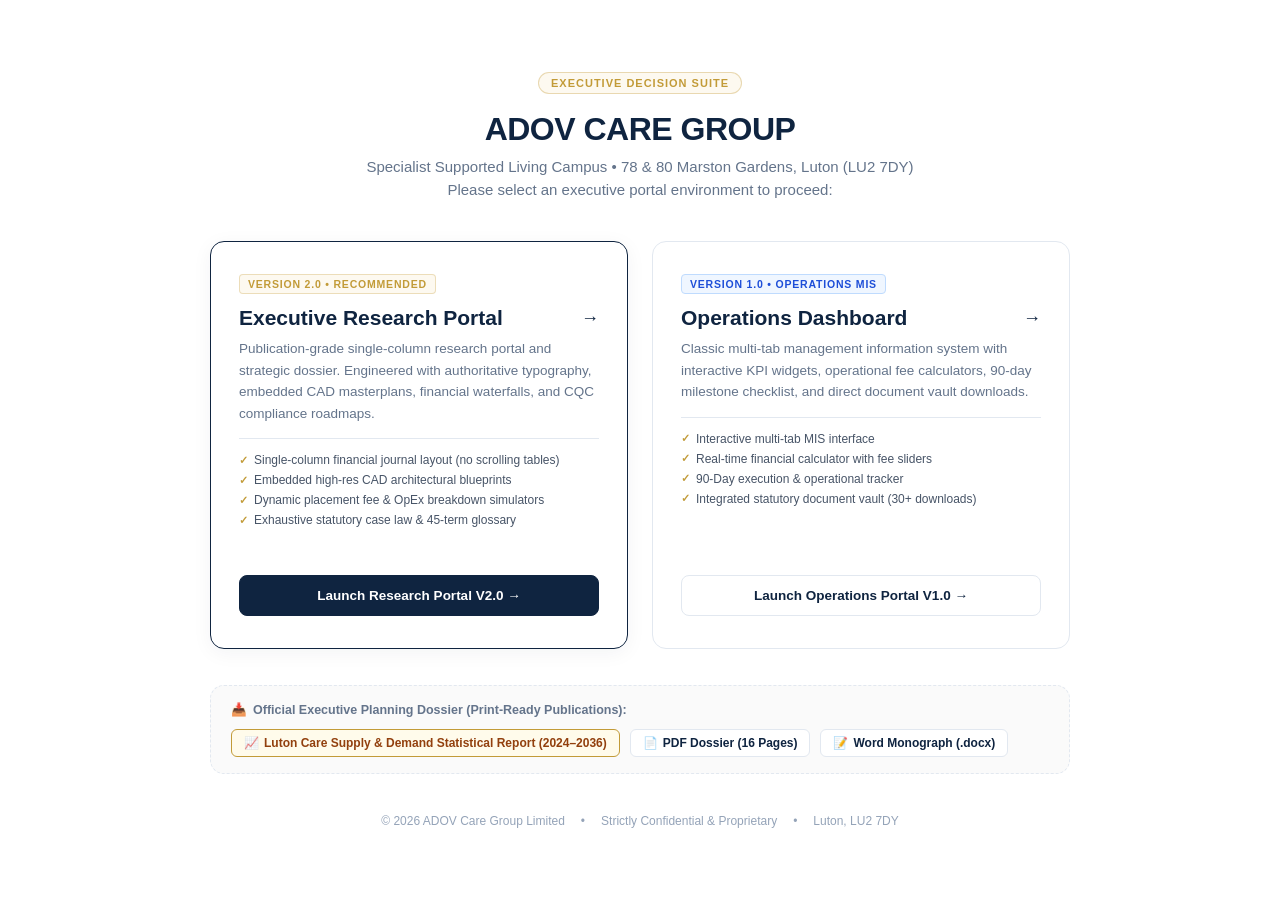
==== commit 1274d28a: "Publish Luton Care Supply & Demand Statistical Report (2024-2036) with CSV data appendix and Stage 0" ====
--- a/portal/index.html
+++ b/portal/index.html
@@ -382,6 +382,9 @@
         <span>📥</span> Official Executive Planning Dossier (Print-Ready Publications):
       </div>
       <div class="docs-links">
+        <a href="luton-care-market-report.html" class="doc-link" style="border-color:#C29B38; background:#FFFBEB; color:#92400E; font-weight:800;">
+          <span>📈</span> Luton Care Supply &amp; Demand Statistical Report (2024–2036)
+        </a>
         <a href="docs/ADOV_Care_Group_Executive_Planning_Dossier_Finance_Magazine.pdf" target="_blank" class="doc-link">
           <span>📄</span> PDF Dossier (16 Pages)
         </a>
